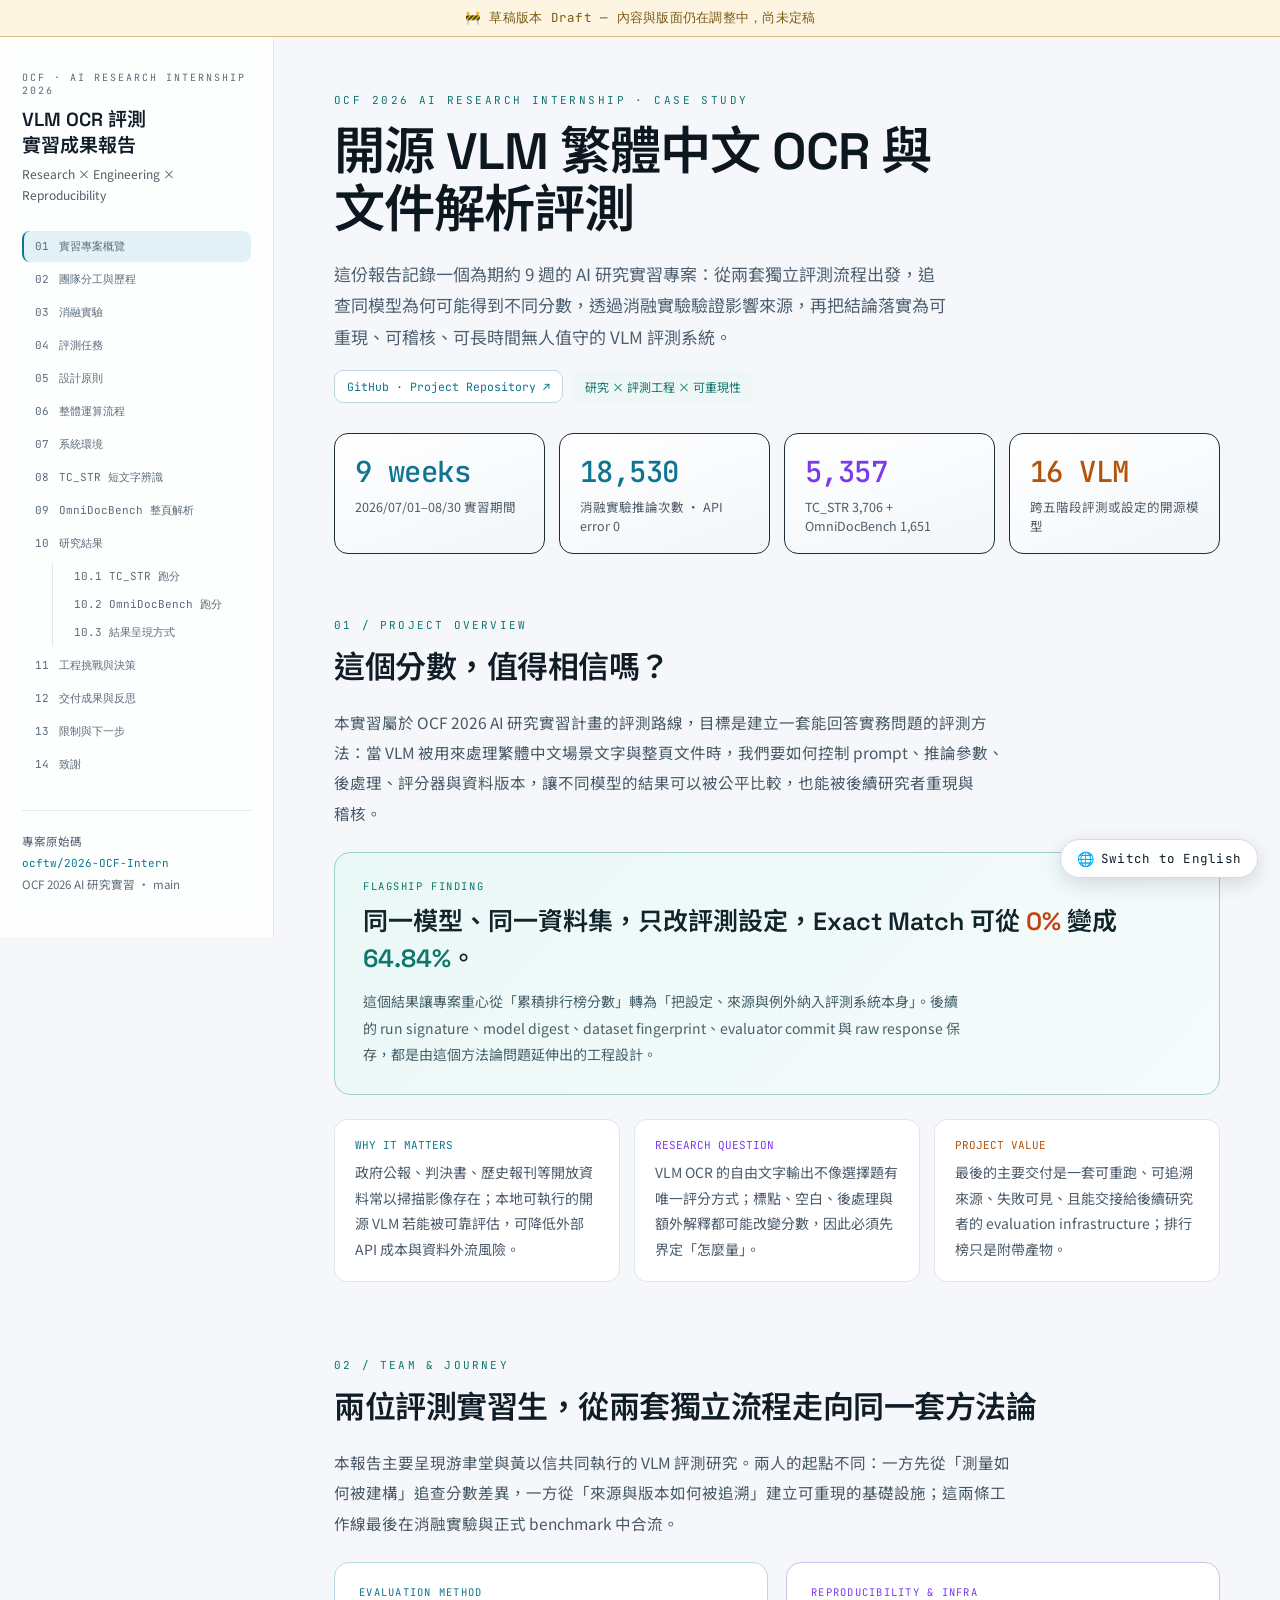
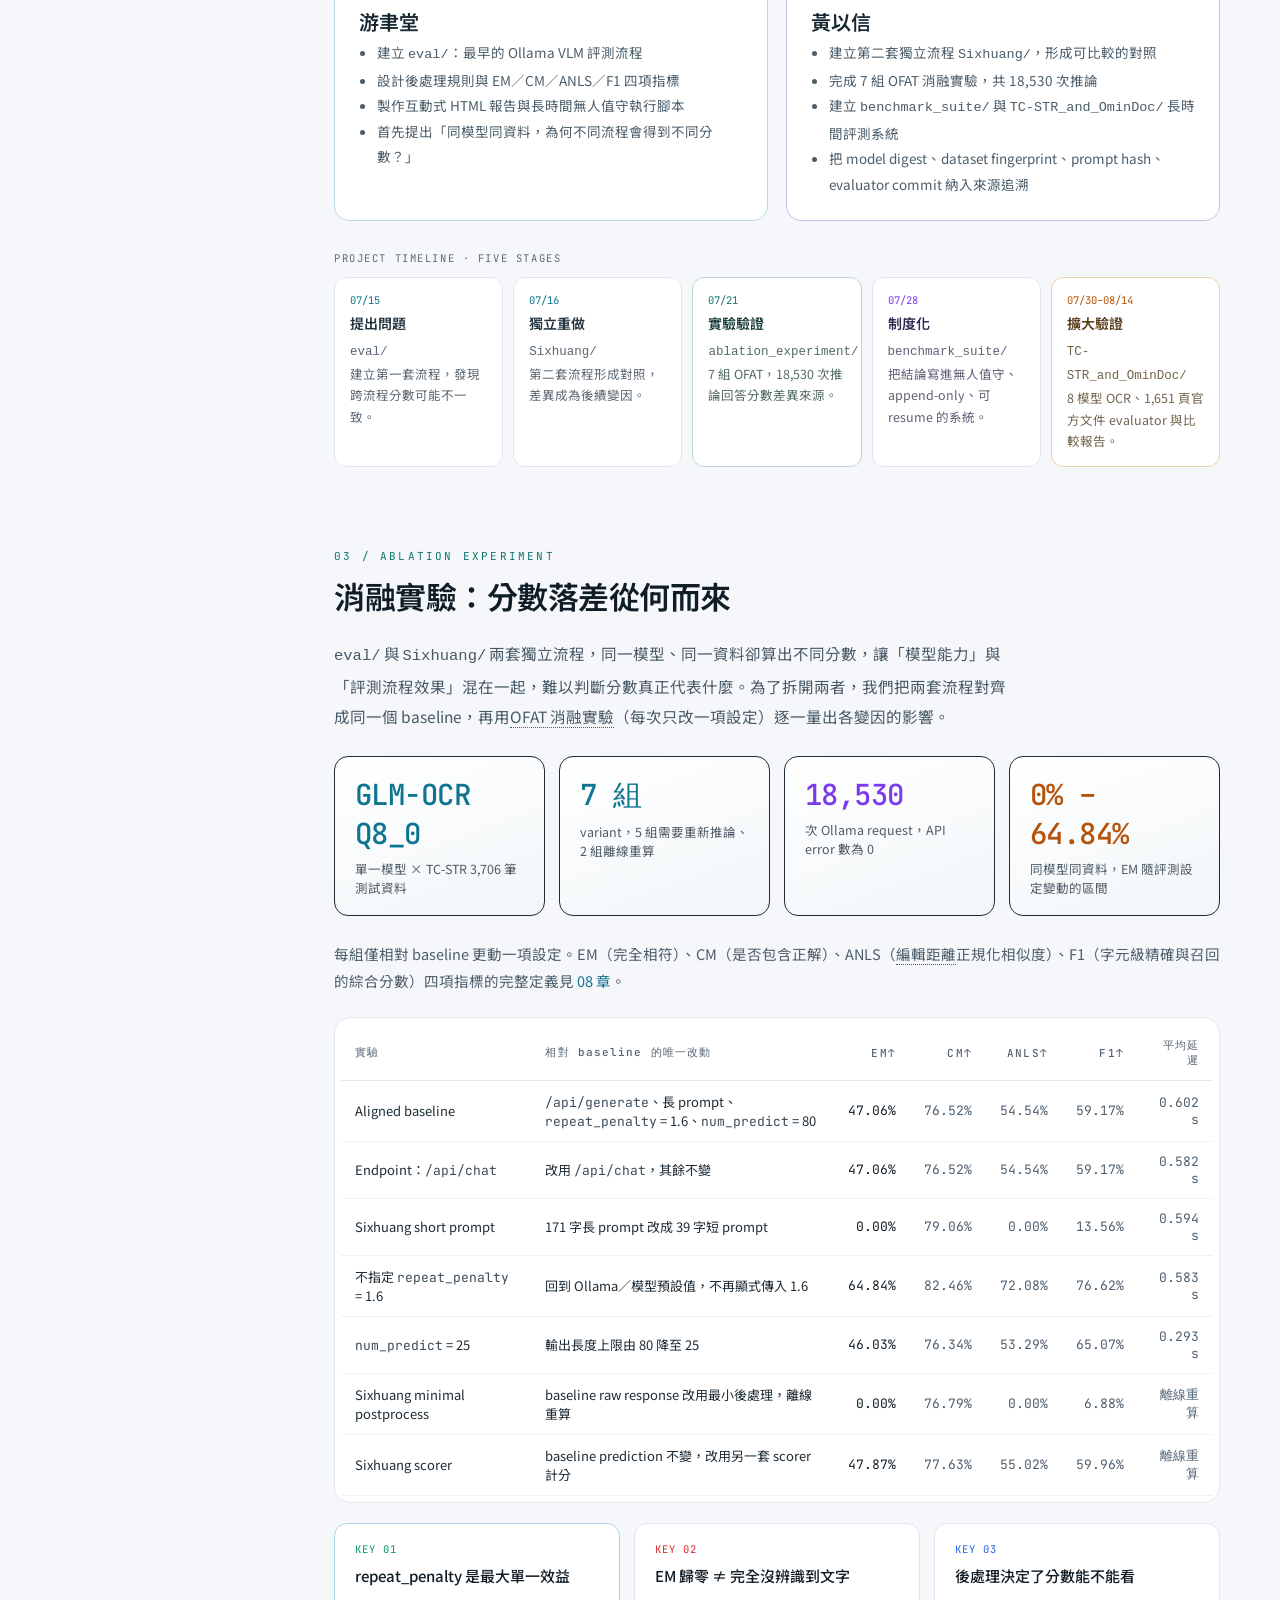
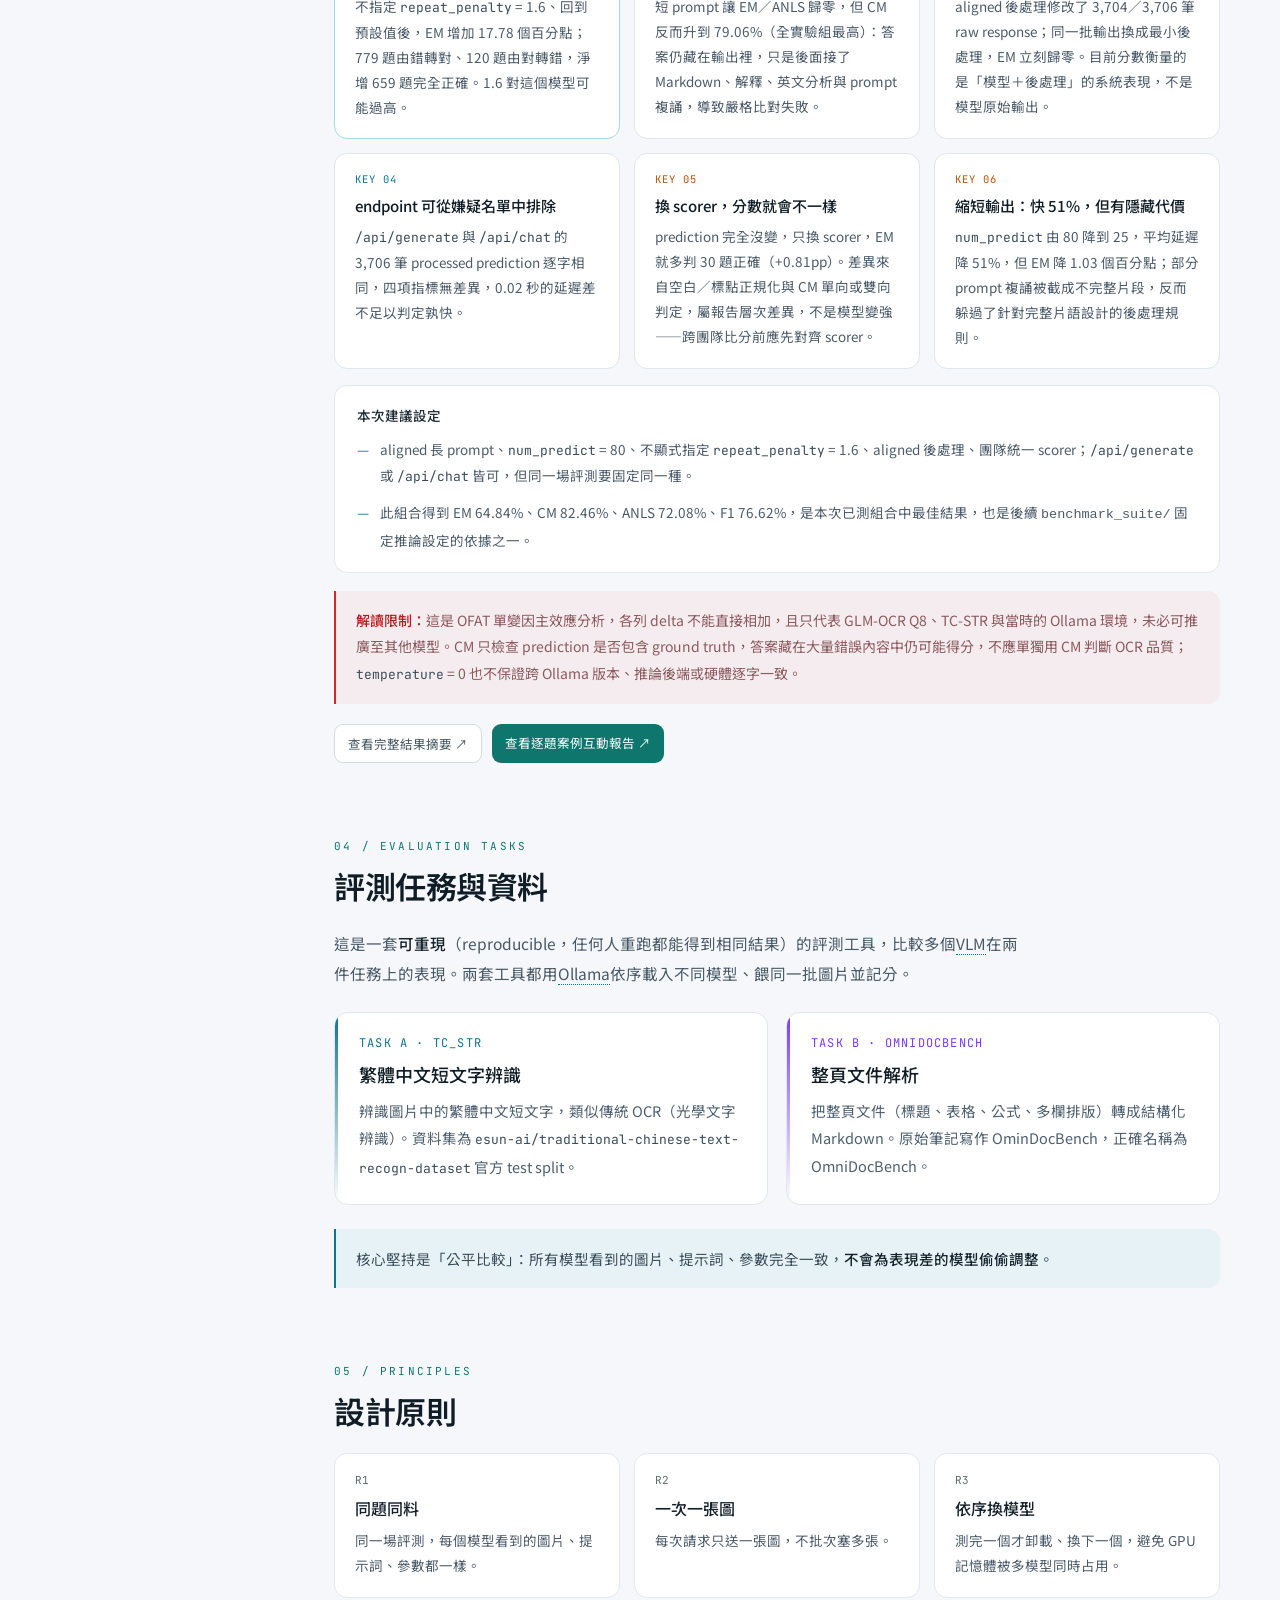
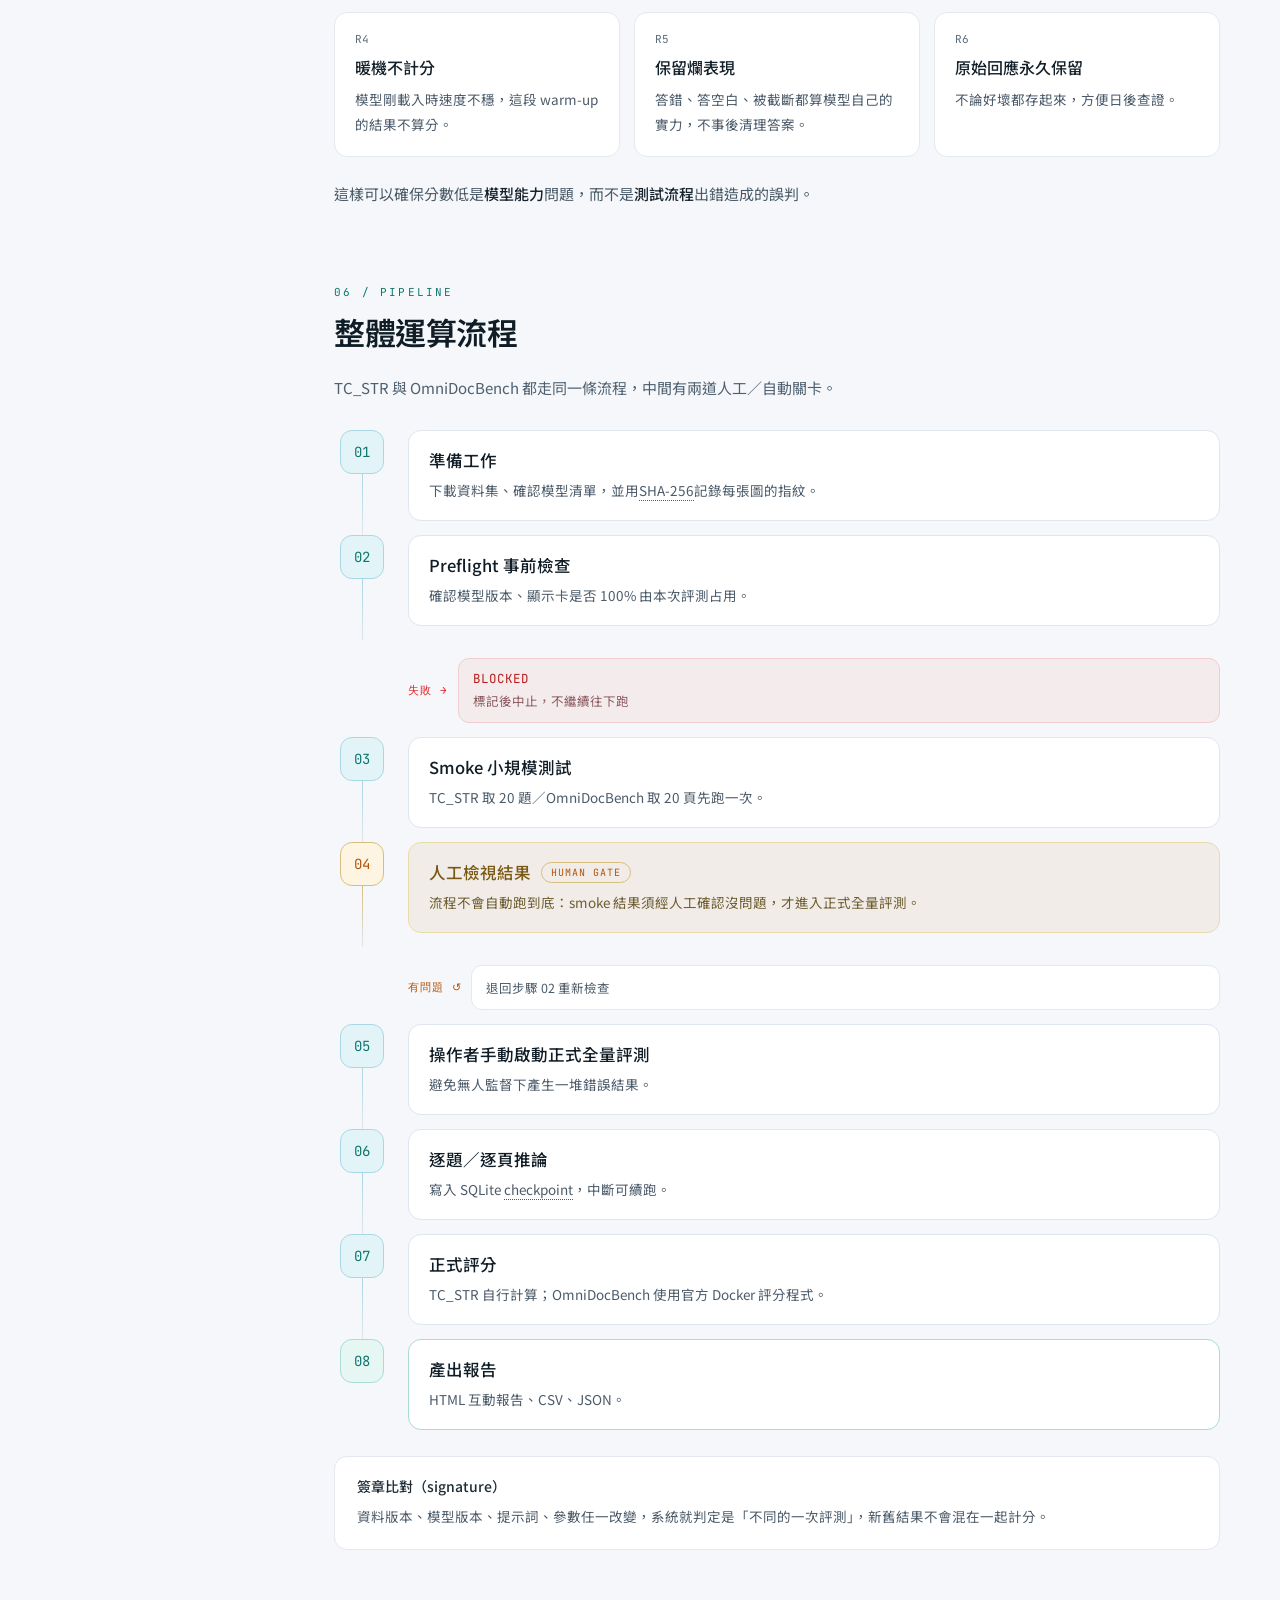
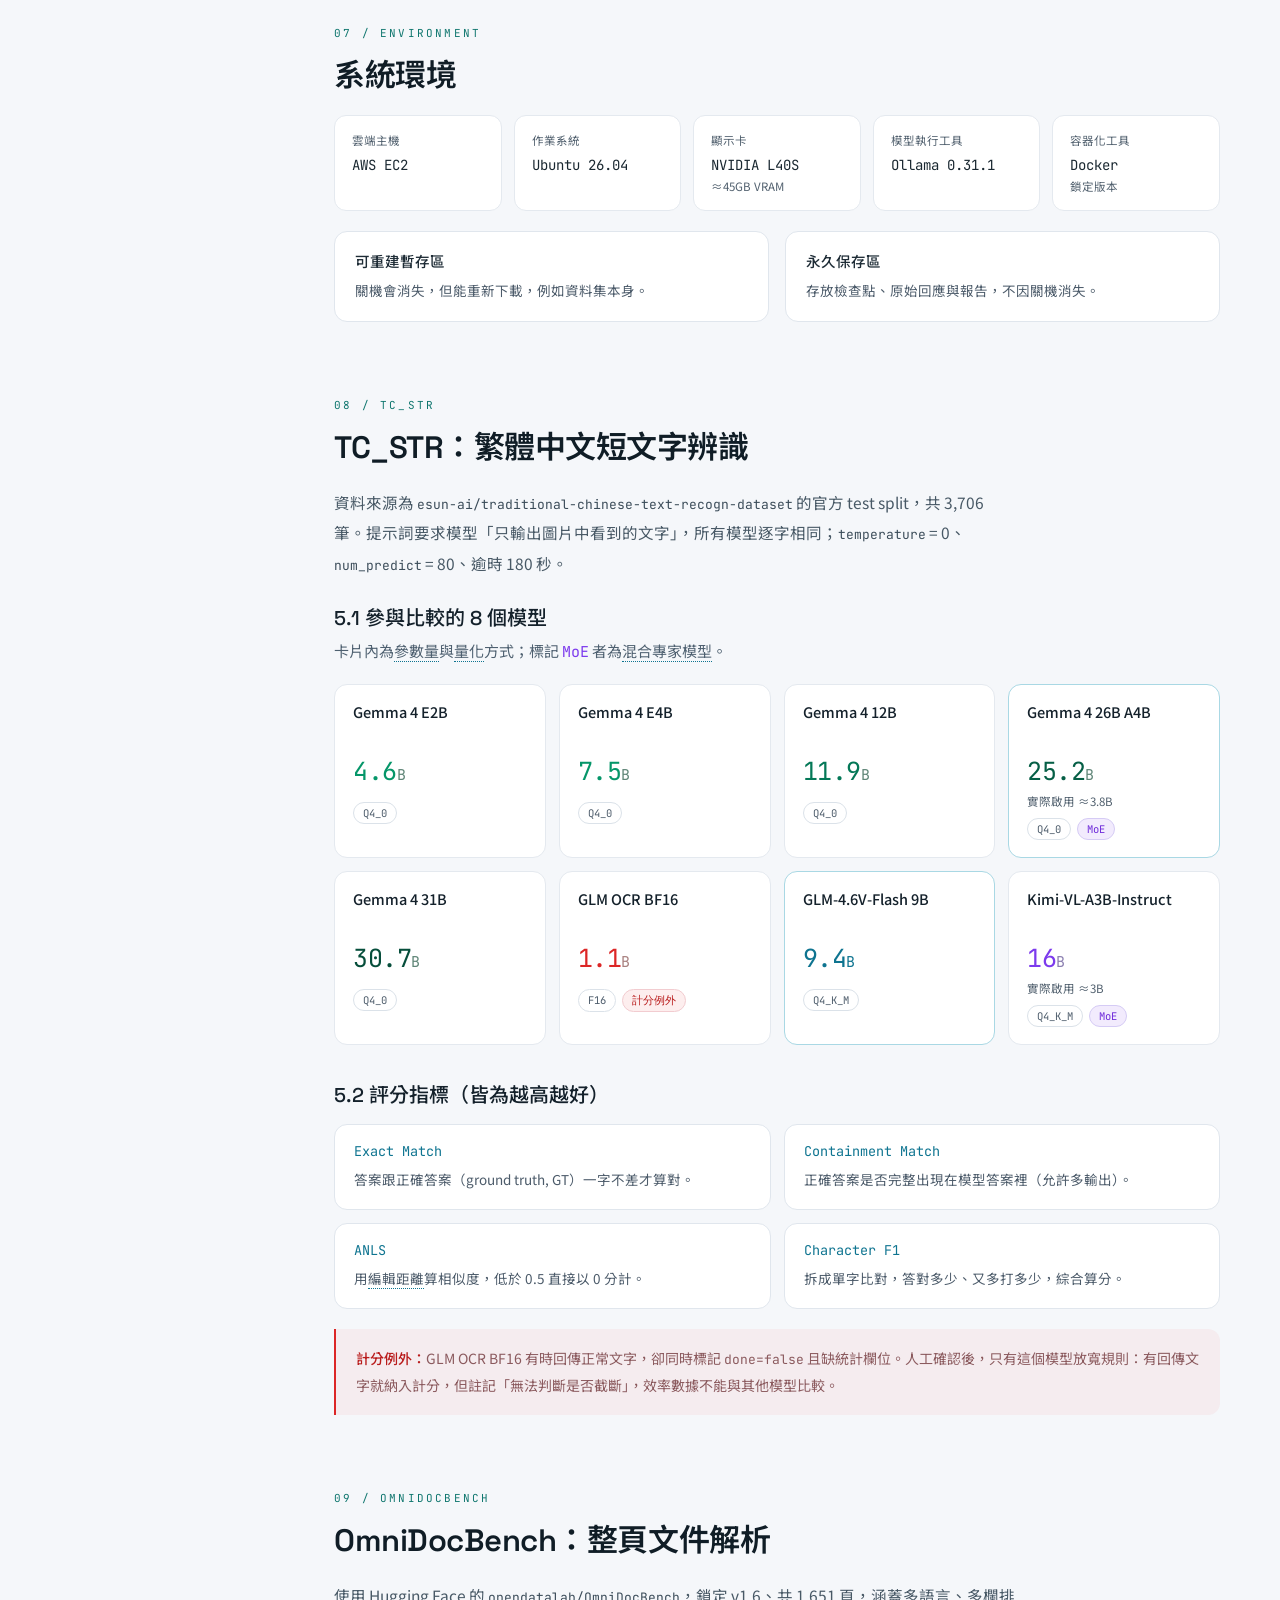
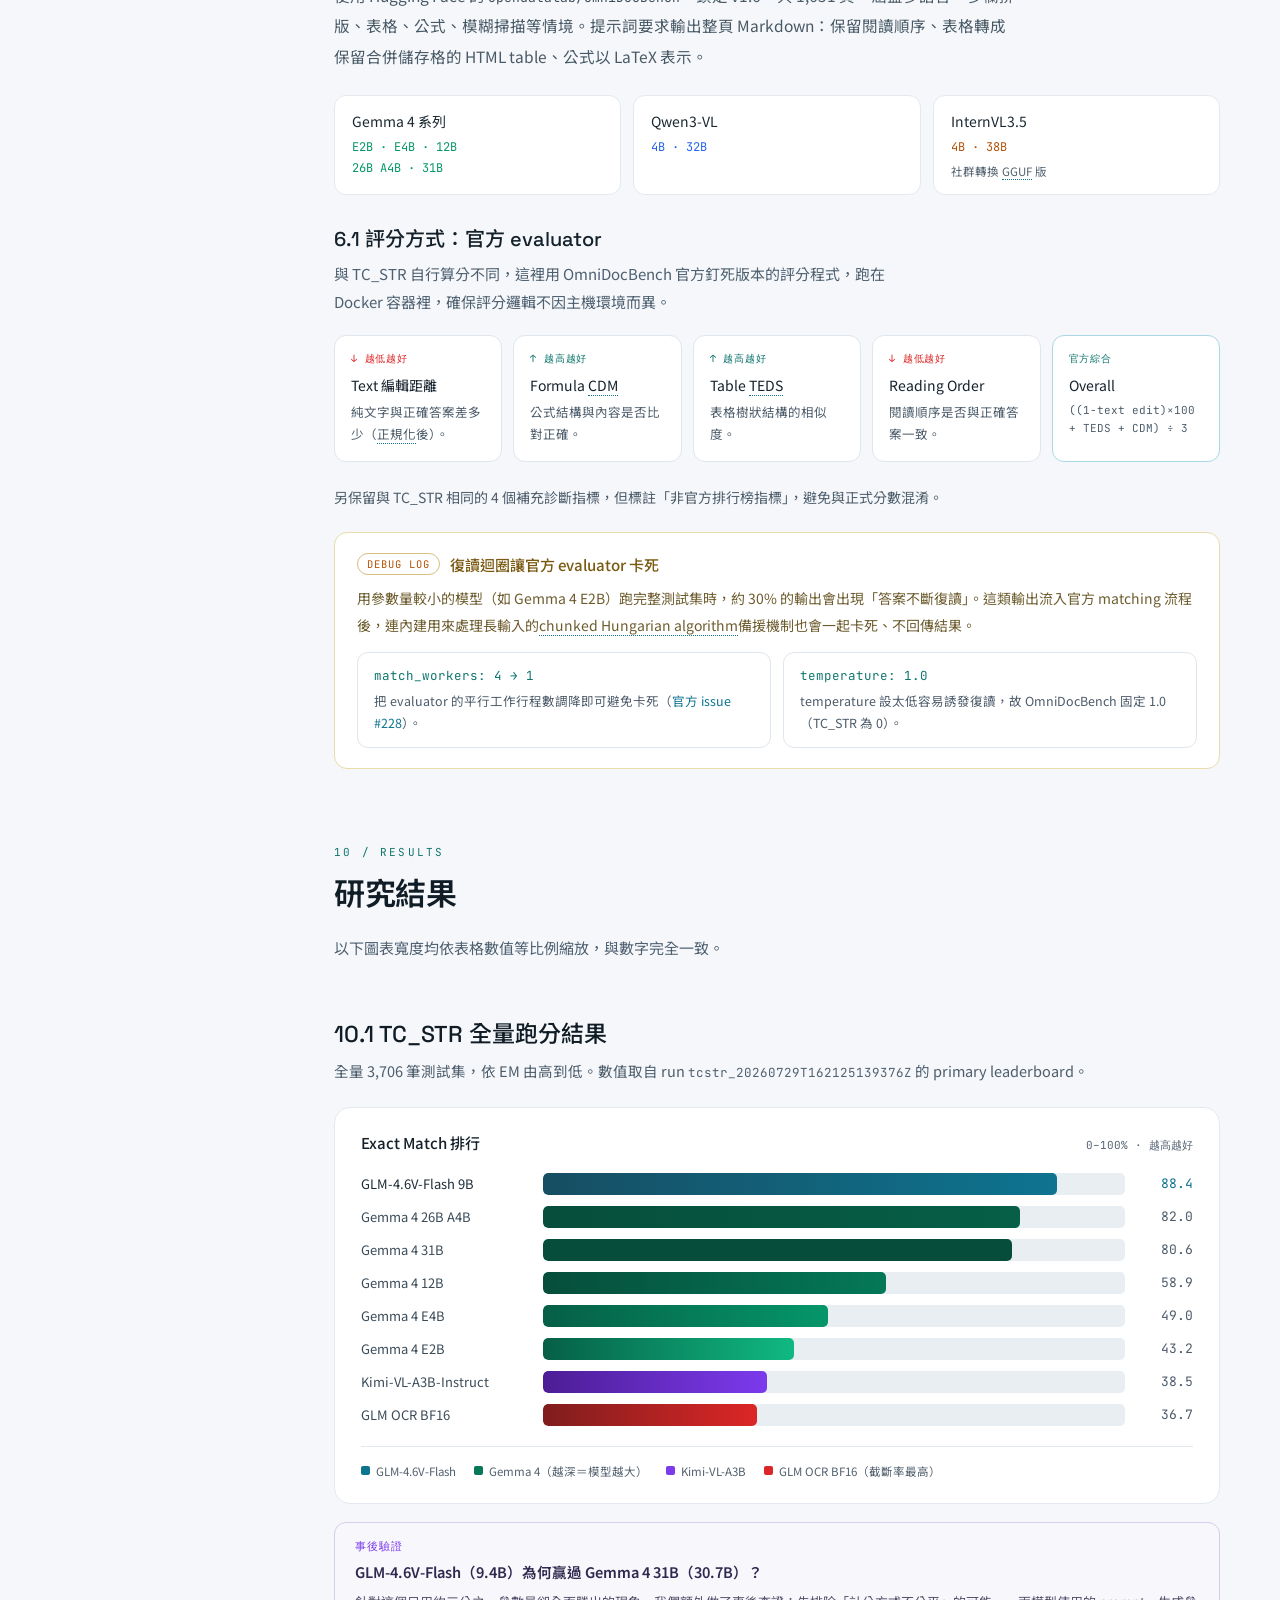
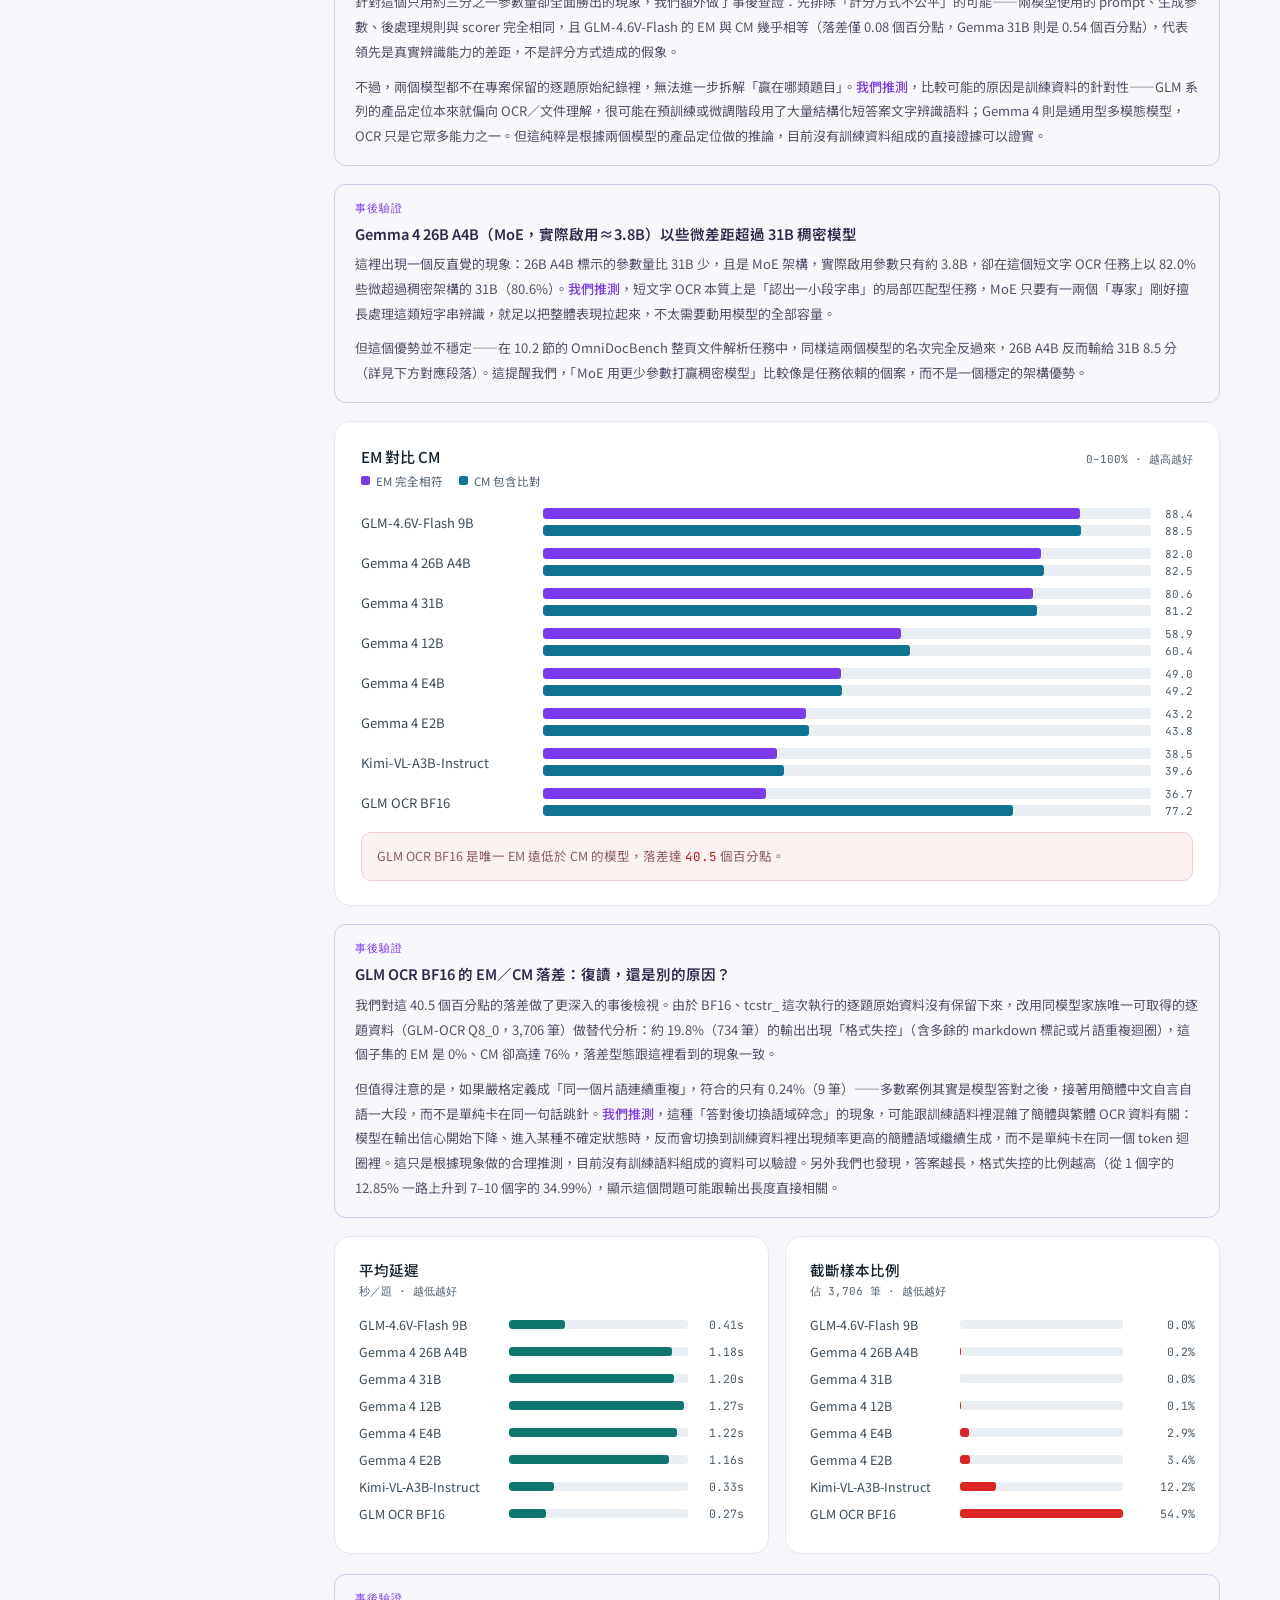
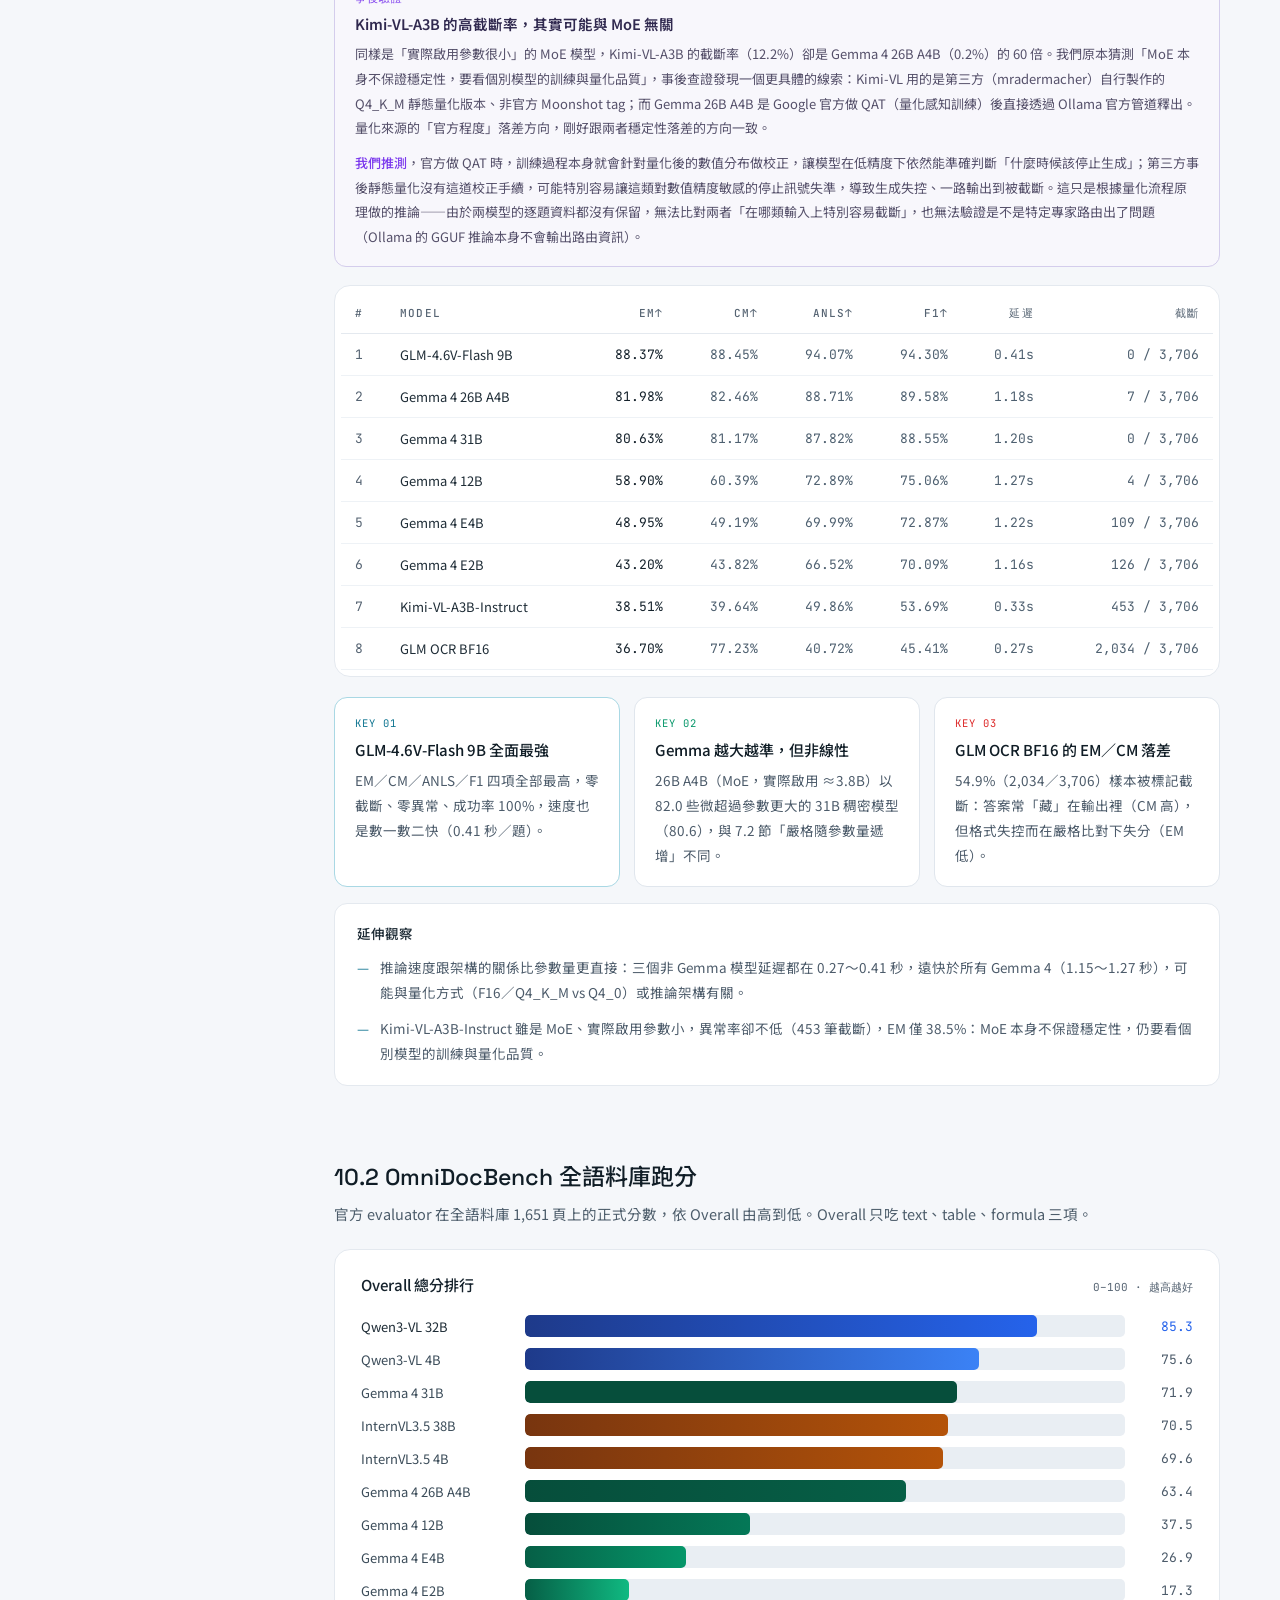
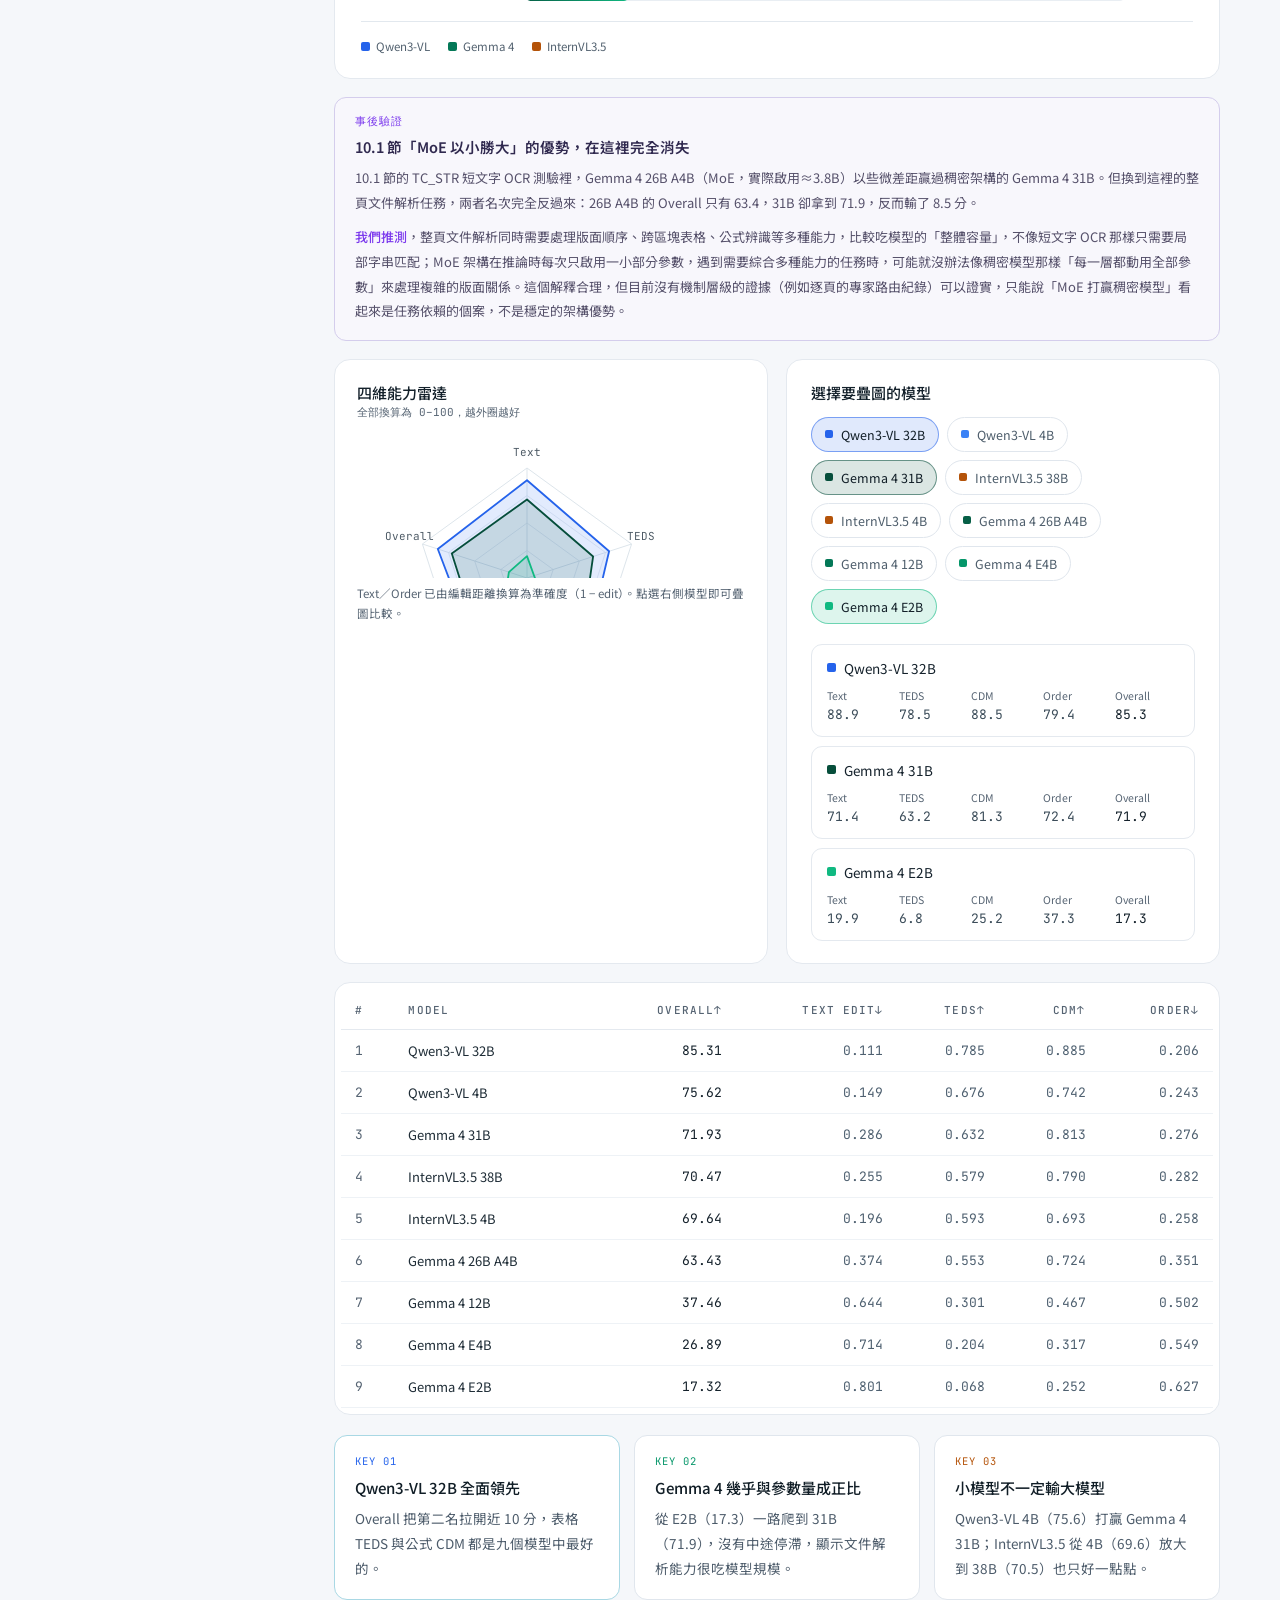
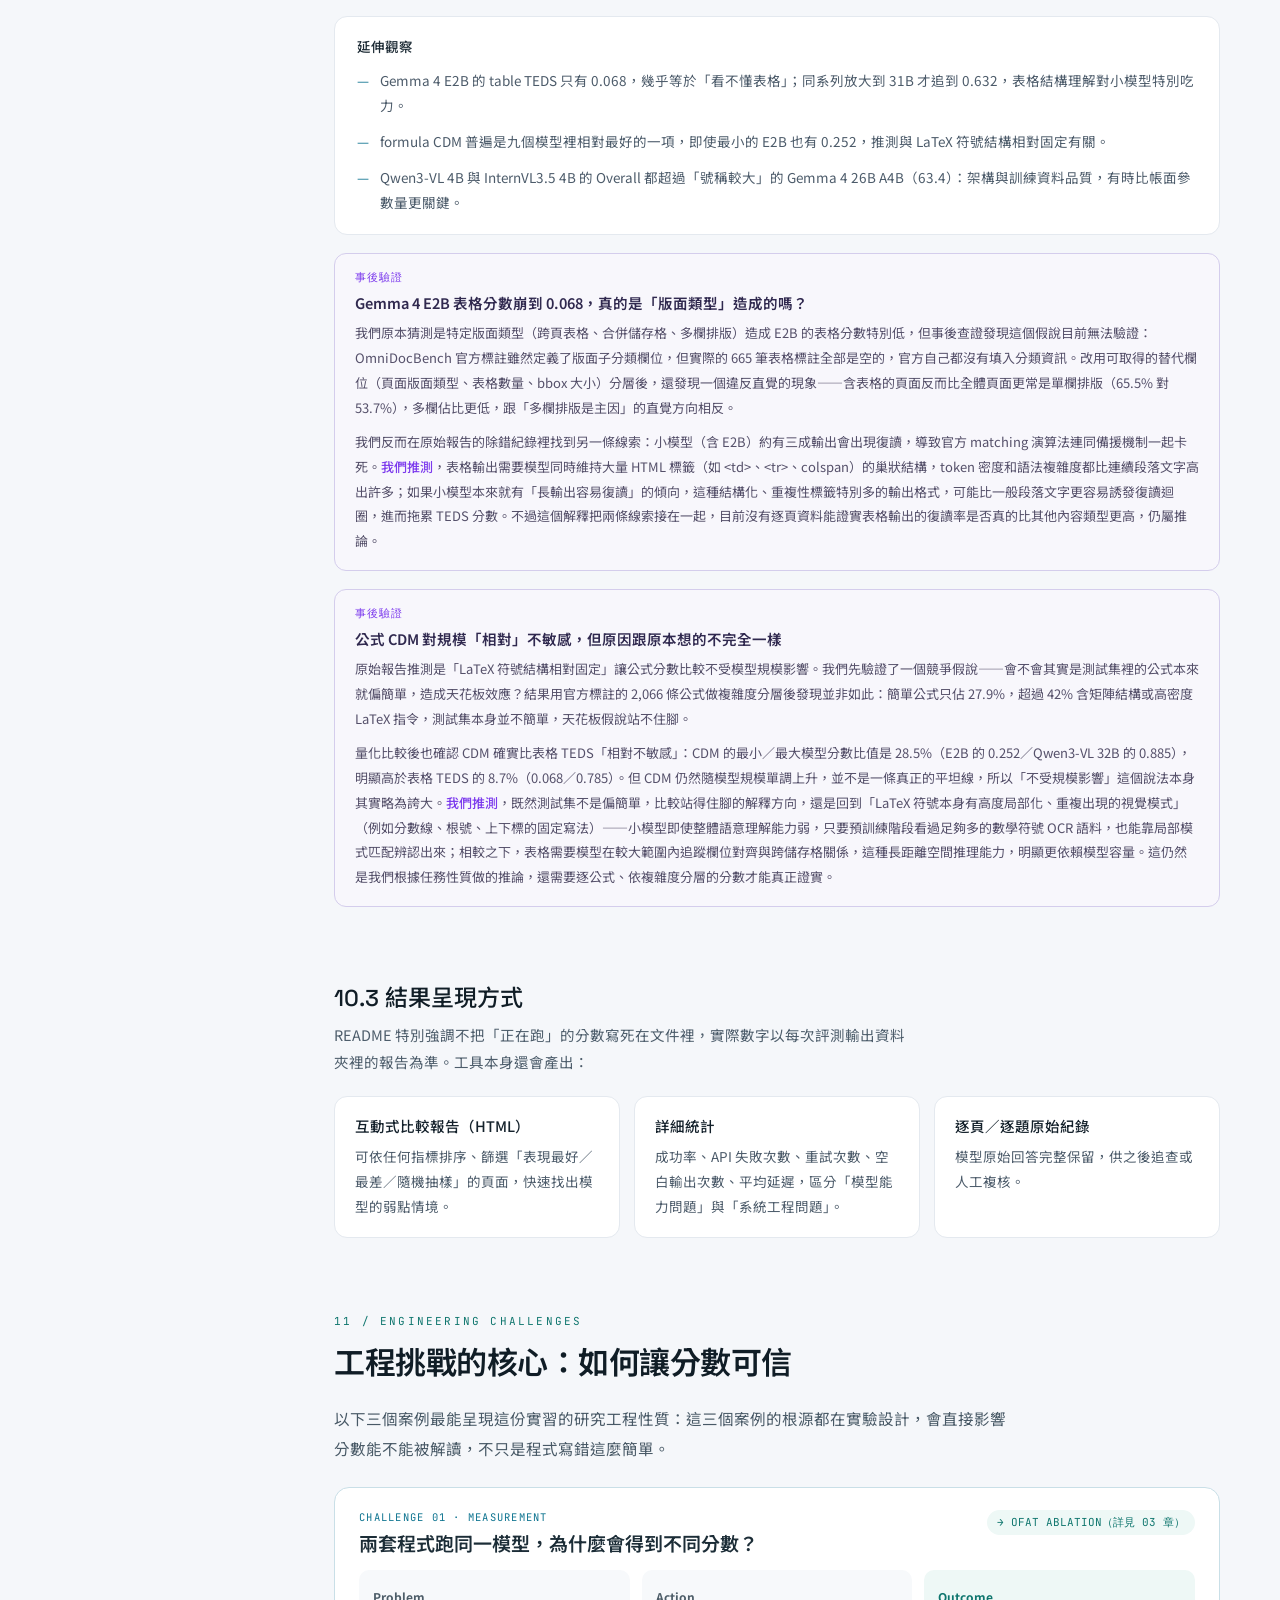
==== index.html @ 36a45a67 "[Draft] Add bilingual (zh-Hant / en) support to the intern report webpage Every body-text node now c" ====
<!DOCTYPE html>
<html lang="zh-Hant" data-lang="zh">
<head>
  <meta charset="utf-8">
  <meta name="viewport" content="width=device-width, initial-scale=1">
  <meta name="description" content="OCF 2026 AI 研究實習：開源 VLM 繁體中文 OCR 與文件解析評測成果報告">
  <title>[草稿] VLM OCR 評測實習成果報告 | OCF 2026</title>

  <!-- 字型：無法連線時會自動使用系統字型。 -->
  <link rel="preconnect" href="https://fonts.googleapis.com">
  <link rel="preconnect" href="https://fonts.gstatic.com" crossorigin>
  <link href="https://fonts.googleapis.com/css2?family=JetBrains+Mono:wght@400;500;700&family=Noto+Sans+TC:wght@300;400;500;600;700&family=Space+Grotesk:wght@400;500;600&display=swap" rel="stylesheet">
  <link rel="stylesheet" href="styles.css">

  <!-- 語言：在畫面繪製前先套用上次選擇，避免中英文同時閃現。 -->
  <script>
    (() => {
      try {
        const saved = localStorage.getItem('ocf-report-lang');
        if (saved === 'en' || saved === 'zh') {
          document.documentElement.dataset.lang = saved;
          document.documentElement.lang = saved === 'en' ? 'en' : 'zh-Hant';
        }
      } catch (e) { /* 隱私模式下 localStorage 可能不可用，維持預設中文。 */ }
    })();
  </script>
</head>
<body>

<div class="draft-banner">
  <span data-lang="zh">🚧 草稿版本 Draft — 內容與版面仍在調整中，尚未定稿</span>
  <span data-lang="en">🚧 Draft — content and layout are still being revised; not yet final</span>
</div>

<div class="translation-banner" data-lang="en">🌐 English edition translated by <strong>Claude Opus 5 (High reasoning effort)</strong>. The Traditional Chinese text is authoritative; where the two differ, the Chinese version governs.</div>

<button class="lang-toggle" type="button" id="lang-toggle" aria-label="切換語言 / Switch language">
  <span class="lang-toggle__icon">🌐</span>
  <span class="lang-toggle__label" data-lang="zh">Switch to English</span>
  <span class="lang-toggle__label" data-lang="en">切換為中文</span>
</button>

<div class="page-layout">
  <aside class="sidebar" aria-label="章節導覽">
    <div class="sidebar__eyebrow">OCF · AI RESEARCH INTERNSHIP 2026</div>
    <div class="sidebar__title" data-lang="zh">VLM OCR 評測<br>實習成果報告</div>
    <div class="sidebar__title" data-lang="en">VLM OCR Benchmark<br>Internship Report</div>
    <div class="sidebar__subtitle">Research × Engineering × Reproducibility</div>
    <nav class="sidebar__nav" aria-label="報告目錄">
      <a class="toc-link" data-toc="project" href="#project"><span>01</span><span data-lang="zh">實習專案概覽</span><span data-lang="en">Project Overview</span></a>
      <a class="toc-link" data-toc="journey" href="#journey"><span>02</span><span data-lang="zh">團隊分工與歷程</span><span data-lang="en">Team &amp; Journey</span></a>
      <a class="toc-link" data-toc="ablation" href="#ablation"><span>03</span><span data-lang="zh">消融實驗</span><span data-lang="en">Ablation Experiment</span></a>
      <a class="toc-link" data-toc="intro" href="#intro"><span>04</span><span data-lang="zh">評測任務</span><span data-lang="en">Evaluation Tasks</span></a>
      <a class="toc-link" data-toc="principles" href="#principles"><span>05</span><span data-lang="zh">設計原則</span><span data-lang="en">Design Principles</span></a>
      <a class="toc-link" data-toc="pipeline" href="#pipeline"><span>06</span><span data-lang="zh">整體運算流程</span><span data-lang="en">End-to-End Pipeline</span></a>
      <a class="toc-link" data-toc="env" href="#env"><span>07</span><span data-lang="zh">系統環境</span><span data-lang="en">System Environment</span></a>
      <a class="toc-link" data-toc="tcstr" href="#tcstr"><span>08</span><span data-lang="zh">TC_STR 短文字辨識</span><span data-lang="en">TC_STR Short-Text OCR</span></a>
      <a class="toc-link" data-toc="omni" href="#omni"><span>09</span><span data-lang="zh">OmniDocBench 整頁解析</span><span data-lang="en">OmniDocBench Page Parsing</span></a>
      <a class="toc-link" data-toc="results" href="#results"><span>10</span><span data-lang="zh">研究結果</span><span data-lang="en">Results</span></a>
      <div class="toc-subnav">
        <a class="toc-link toc-link--sub" data-toc="results-tcstr" href="#results-tcstr"><span data-lang="zh">10.1 TC_STR 跑分</span><span data-lang="en">10.1 TC_STR scores</span></a>
        <a class="toc-link toc-link--sub" data-toc="results-omni" href="#results-omni"><span data-lang="zh">10.2 OmniDocBench 跑分</span><span data-lang="en">10.2 OmniDocBench scores</span></a>
        <a class="toc-link toc-link--sub" data-toc="results-present" href="#results-present"><span data-lang="zh">10.3 結果呈現方式</span><span data-lang="en">10.3 How results are presented</span></a>
      </div>
      <a class="toc-link" data-toc="challenges" href="#challenges"><span>11</span><span data-lang="zh">工程挑戰與決策</span><span data-lang="en">Engineering Challenges</span></a>
      <a class="toc-link" data-toc="deliverables" href="#deliverables"><span>12</span><span data-lang="zh">交付成果與反思</span><span data-lang="en">Deliverables &amp; Reflection</span></a>
      <a class="toc-link" data-toc="summary" href="#summary"><span>13</span><span data-lang="zh">限制與下一步</span><span data-lang="en">Limitations &amp; Next Steps</span></a>
      <a class="toc-link" data-toc="acknowledgements" href="#acknowledgements"><span>14</span><span data-lang="zh">致謝</span><span data-lang="en">Acknowledgements</span></a>
    </nav>
    <div class="sidebar__footer">
      <span class="sidebar__footer-label" data-lang="zh">專案原始碼</span><span class="sidebar__footer-label" data-lang="en">Source repository</span><br><a href="https://github.com/ocftw/2026-OCF-Intern">ocftw/2026-OCF-Intern</a><br><span data-lang="zh">OCF 2026 AI 研究實習 · main</span><span data-lang="en">OCF 2026 AI Research Internship · main</span>
    </div>
  </aside>
  <main class="main-content">
    <div class="report-content">
      <header class="report-hero">
        <div class="report-hero__eyebrow">OCF 2026 AI RESEARCH INTERNSHIP · CASE STUDY</div>
        <h1 data-lang="zh">開源 VLM 繁體中文 OCR 與文件解析評測</h1>
        <h1 data-lang="en">Benchmarking Open-Source VLMs on Traditional Chinese OCR and Document Parsing</h1>
        <p class="report-hero__summary" data-lang="zh">這份報告記錄一個為期約 9 週的 AI 研究實習專案：從兩套獨立評測流程出發，追查同模型為何可能得到不同分數，透過消融實驗驗證影響來源，再把結論落實為可重現、可稽核、可長時間無人值守的 VLM 評測系統。</p>
        <p class="report-hero__summary" data-lang="en">This report documents a roughly nine-week AI research internship project. Starting from two independently built evaluation pipelines, we investigated why one and the same model could end up with different scores, used an ablation study to verify where those differences came from, and then turned the conclusions into a VLM evaluation system that is reproducible, auditable, and able to run unattended for long stretches.</p>
        <div class="report-hero__actions">
          <a class="button button--outline" href="https://github.com/ocftw/2026-OCF-Intern">GitHub · Project Repository ↗</a>
          <span class="tag" data-lang="zh">研究 × 評測工程 × 可重現性</span>
          <span class="tag" data-lang="en">Research × Evaluation Engineering × Reproducibility</span>
        </div>
        <div class="stats-grid">
          <div class="stat-card"><div class="stat-card__value">9 weeks</div><div class="stat-card__label" data-lang="zh">2026/07/01–08/30 實習期間</div><div class="stat-card__label" data-lang="en">Internship period, 2026/07/01–08/30</div></div>
          <div class="stat-card"><div class="stat-card__value">18,530</div><div class="stat-card__label" data-lang="zh">消融實驗推論次數 · API error 0</div><div class="stat-card__label" data-lang="en">Ablation inference calls · 0 API errors</div></div>
          <div class="stat-card stat-card--violet"><div class="stat-card__value">5,357</div><div class="stat-card__label" data-lang="zh">TC_STR 3,706 + OmniDocBench 1,651</div><div class="stat-card__label" data-lang="en">TC_STR 3,706 + OmniDocBench 1,651</div></div>
          <div class="stat-card stat-card--amber"><div class="stat-card__value">16 VLM</div><div class="stat-card__label" data-lang="zh">跨五階段評測或設定的開源模型</div><div class="stat-card__label" data-lang="en">Open-source models evaluated or configured across five stages</div></div>
        </div>
      </header>
<section id="project" class="report-section">
<div class="section-eyebrow">01 / PROJECT OVERVIEW</div>
<h2 class="section-title" data-lang="zh">這個分數，值得相信嗎？</h2>
<h2 class="section-title" data-lang="en">Is this score worth believing?</h2>
<p class="section-lede" data-lang="zh">本實習屬於 OCF 2026 AI 研究實習計畫的評測路線，目標是建立一套能回答實務問題的評測方法：當 VLM 被用來處理繁體中文場景文字與整頁文件時，我們要如何控制 prompt、推論參數、後處理、評分器與資料版本，讓不同模型的結果可以被公平比較，也能被後續研究者重現與稽核。</p>
<p class="section-lede" data-lang="en">This internship sits on the evaluation track of the OCF 2026 AI Research Internship programme. The goal was to build an evaluation methodology that answers a practical question: when VLMs are used on Traditional Chinese scene text and full-page documents, how should we control the prompt, the generation parameters, the post-processing, the scorer and the dataset version so that results from different models can be compared fairly — and later reproduced and audited by other researchers?</p>
<div class="callout--teal">
<div class="callout__eyebrow">FLAGSHIP FINDING</div>
<div class="callout__headline" data-lang="zh">同一模型、同一資料集，只改評測設定，Exact Match 可從 <span class="callout__stat--before">0%</span> 變成 <span class="callout__stat--after">64.84%</span>。</div>
<div class="callout__headline" data-lang="en">Same model, same dataset — change only the evaluation settings and Exact Match moves from <span class="callout__stat--before">0%</span> to <span class="callout__stat--after">64.84%</span>.</div>
<p class="callout__note" data-lang="zh">這個結果讓專案重心從「累積排行榜分數」轉為「把設定、來源與例外納入評測系統本身」。後續的 run signature、model digest、dataset fingerprint、evaluator commit 與 raw response 保存，都是由這個方法論問題延伸出的工程設計。</p>
<p class="callout__note" data-lang="en">This result shifted the project's centre of gravity from "accumulating leaderboard numbers" to "making configuration, provenance and exceptions part of the evaluation system itself." Everything that followed — run signatures, model digests, dataset fingerprints, evaluator commits and retained raw responses — is engineering that grew out of this one methodological problem.</p>
</div>
<div class="context-grid">
<div class="context-card"><div class="eyebrow-label--cyan">WHY IT MATTERS</div><div class="context-card__body" data-lang="zh">政府公報、判決書、歷史報刊等開放資料常以掃描影像存在；本地可執行的開源 VLM 若能被可靠評估，可降低外部 API 成本與資料外流風險。</div><div class="context-card__body" data-lang="en">Open data such as government gazettes, court judgments and historical newspapers often exists only as scanned images. If locally runnable open-source VLMs can be evaluated reliably, they cut both external API costs and the risk of data leaving the organisation.</div></div>
<div class="context-card"><div class="eyebrow-label--violet">RESEARCH QUESTION</div><div class="context-card__body" data-lang="zh">VLM OCR 的自由文字輸出不像選擇題有唯一評分方式；標點、空白、後處理與額外解釋都可能改變分數，因此必須先界定「怎麼量」。</div><div class="context-card__body" data-lang="en">Free-form text output from VLM OCR has no single obvious way to score it, unlike multiple choice. Punctuation, whitespace, post-processing and unsolicited explanations can all move the number, so "how we measure" has to be defined first.</div></div>
<div class="context-card"><div class="eyebrow-label--amber">PROJECT VALUE</div><div class="context-card__body" data-lang="zh">最後的主要交付是一套可重跑、可追溯來源、失敗可見、且能交接給後續研究者的 evaluation infrastructure；排行榜只是附帶產物。</div><div class="context-card__body" data-lang="en">The main deliverable is evaluation infrastructure that can be re-run, traced back to its sources, keeps failures visible, and can be handed over to the next researcher. The leaderboard is a by-product.</div></div>
</div>
</section>
<section id="journey" class="report-section">
<div class="section-eyebrow">02 / TEAM &amp; JOURNEY</div>
<h2 class="section-title" data-lang="zh">兩位評測實習生，從兩套獨立流程走向同一套方法論</h2>
<h2 class="section-title" data-lang="en">Two evaluation interns, two independent pipelines, one shared methodology</h2>
<p class="section-lede" data-lang="zh">本報告主要呈現游聿堂與黃以信共同執行的 VLM 評測研究。兩人的起點不同：一方先從「測量如何被建構」追查分數差異，一方從「來源與版本如何被追溯」建立可重現的基礎設施；這兩條工作線最後在消融實驗與正式 benchmark 中合流。</p>
<p class="section-lede" data-lang="en">This report mainly presents the VLM evaluation research carried out jointly by Yu Yu-Tang and Huang Yi-Hsin. The two started from different angles: one traced the score gap by asking how the measurement itself was constructed, the other built reproducible infrastructure by asking how provenance and versions can be traced. The two lines of work finally converged in the ablation study and the formal benchmark runs.</p>
<div class="people-grid">
<div class="person-card--method">
<div class="person-card__label--method">EVALUATION METHOD</div>
<div class="person-card__name">游聿堂</div>
<ul class="person-card__list" data-lang="zh">
<li>建立 <code>eval/</code>：最早的 Ollama VLM 評測流程</li>
<li>設計後處理規則與 EM／CM／ANLS／F1 四項指標</li>
<li>製作互動式 HTML 報告與長時間無人值守執行腳本</li>
<li>首先提出「同模型同資料，為何不同流程會得到不同分數？」</li>
</ul>
<ul class="person-card__list" data-lang="en">
<li>Built <code>eval/</code>, the earliest Ollama VLM evaluation pipeline</li>
<li>Designed the post-processing rules and the four metrics: EM / CM / ANLS / F1</li>
<li>Produced the interactive HTML report and the long-running unattended execution scripts</li>
<li>First raised the question: same model, same data — why do different pipelines produce different scores?</li>
</ul>
</div>
<div class="person-card--infra">
<div class="person-card__label--infra">REPRODUCIBILITY &amp; INFRA</div>
<div class="person-card__name">黃以信</div>
<ul class="person-card__list" data-lang="zh">
<li>建立第二套獨立流程 <code>Sixhuang/</code>，形成可比較的對照</li>
<li>完成 7 組 OFAT 消融實驗，共 18,530 次推論</li>
<li>建立 <code>benchmark_suite/</code> 與 <code>TC-STR_and_OminDoc/</code> 長時間評測系統</li>
<li>把 model digest、dataset fingerprint、prompt hash、evaluator commit 納入來源追溯</li>
</ul>
<ul class="person-card__list" data-lang="en">
<li>Built a second, independent pipeline <code>Sixhuang/</code> as a comparable control</li>
<li>Completed 7 OFAT ablation variants totalling 18,530 inference calls</li>
<li>Built the long-running evaluation systems <code>benchmark_suite/</code> and <code>TC-STR_and_OminDoc/</code></li>
<li>Brought model digest, dataset fingerprint, prompt hash and evaluator commit into provenance tracking</li>
</ul>
</div>
</div>
<div class="timeline__eyebrow">PROJECT TIMELINE · FIVE STAGES</div>
<div class="timeline">
<div class="timeline-stage"><div class="timeline-stage__date">07/15</div><div class="timeline-stage__title" data-lang="zh">提出問題</div><div class="timeline-stage__title" data-lang="en">Raise the question</div><div class="timeline-stage__desc" data-lang="zh"><code>eval/</code><br/>建立第一套流程，發現跨流程分數可能不一致。</div><div class="timeline-stage__desc" data-lang="en"><code>eval/</code><br/>First pipeline built; cross-pipeline scores turn out to disagree.</div></div>
<div class="timeline-stage"><div class="timeline-stage__date">07/16</div><div class="timeline-stage__title" data-lang="zh">獨立重做</div><div class="timeline-stage__title" data-lang="en">Rebuild independently</div><div class="timeline-stage__desc" data-lang="zh"><code>Sixhuang/</code><br/>第二套流程形成對照，差異成為後續變因。</div><div class="timeline-stage__desc" data-lang="en"><code>Sixhuang/</code><br/>A second pipeline becomes the control; its differences become the variables to test.</div></div>
<div class="timeline-stage--teal"><div class="timeline-stage__date--teal">07/21</div><div class="timeline-stage__title--teal" data-lang="zh">實驗驗證</div><div class="timeline-stage__title--teal" data-lang="en">Verify by experiment</div><div class="timeline-stage__desc--teal" data-lang="zh"><code>ablation_experiment/</code><br/>7 組 OFAT，18,530 次推論回答分數差異來源。</div><div class="timeline-stage__desc--teal" data-lang="en"><code>ablation_experiment/</code><br/>7 OFAT variants, 18,530 inference calls, answering where the score gap comes from.</div></div>
<div class="timeline-stage"><div class="timeline-stage__date--violet">07/28</div><div class="timeline-stage__title--violet" data-lang="zh">制度化</div><div class="timeline-stage__title--violet" data-lang="en">Institutionalise</div><div class="timeline-stage__desc--violet" data-lang="zh"><code>benchmark_suite/</code><br/>把結論寫進無人值守、append-only、可 resume 的系統。</div><div class="timeline-stage__desc--violet" data-lang="en"><code>benchmark_suite/</code><br/>The conclusions are written into an unattended, append-only, resumable system.</div></div>
<div class="timeline-stage--amber"><div class="timeline-stage__date--amber">07/30–08/14</div><div class="timeline-stage__title--amber" data-lang="zh">擴大驗證</div><div class="timeline-stage__title--amber" data-lang="en">Scale up validation</div><div class="timeline-stage__desc--amber" data-lang="zh"><code>TC-STR_and_OminDoc/</code><br/>8 模型 OCR、1,651 頁官方文件 evaluator 與比較報告。</div><div class="timeline-stage__desc--amber" data-lang="en"><code>TC-STR_and_OminDoc/</code><br/>OCR across 8 models, the official evaluator over 1,651 document pages, plus comparison reports.</div></div>
</div>
</section>
<section id="ablation" class="report-section">
<div class="section-eyebrow">03 / ABLATION EXPERIMENT</div>
<h2 class="section-title" data-lang="zh">消融實驗：分數落差從何而來</h2>
<h2 class="section-title" data-lang="en">Ablation study: where does the score gap come from?</h2>
<p class="section-lede" data-lang="zh"><code>eval/</code> 與 <code>Sixhuang/</code> 兩套獨立流程，同一模型、同一資料卻算出不同分數，讓「模型能力」與「評測流程效果」混在一起，難以判斷分數真正代表什麼。為了拆開兩者，我們把兩套流程對齊成同一個 baseline，再用<span class="term" title="One-Factor-At-a-Time：每次只改一項設定，其餘維持不變，藉此量出該變因單獨造成的主效應；缺點是無法捕捉變因之間的交互作用。">OFAT 消融實驗</span>（每次只改一項設定）逐一量出各變因的影響。</p>
<p class="section-lede" data-lang="en">The two independent pipelines <code>eval/</code> and <code>Sixhuang/</code> computed different scores for the same model on the same data, mixing "model capability" together with "evaluation-pipeline effects" and making it hard to say what a score actually meant. To separate the two, we aligned both pipelines onto a single shared baseline and then used an <span class="term" title="One-Factor-At-a-Time: change exactly one setting at a time and hold everything else fixed, so the main effect of that single factor can be measured. Its weakness is that it cannot capture interactions between factors.">OFAT ablation study</span> (one setting changed per run) to measure each factor's influence in turn.</p>
<div class="stats-grid">
<div class="stat-card"><div class="stat-card__value">GLM-OCR Q8_0</div><div class="stat-card__label" data-lang="zh">單一模型 × TC-STR 3,706 筆測試資料</div><div class="stat-card__label" data-lang="en">One model × 3,706 TC-STR test samples</div></div>
<div class="stat-card"><div class="stat-card__value">7 組</div><div class="stat-card__label" data-lang="zh">variant，5 組需要重新推論、2 組離線重算</div><div class="stat-card__label" data-lang="en">variants — 5 required fresh inference, 2 were recomputed offline</div></div>
<div class="stat-card stat-card--violet"><div class="stat-card__value">18,530</div><div class="stat-card__label" data-lang="zh">次 Ollama request，API error 數為 0</div><div class="stat-card__label" data-lang="en">Ollama requests, with 0 API errors</div></div>
<div class="stat-card stat-card--amber"><div class="stat-card__value">0% – 64.84%</div><div class="stat-card__label" data-lang="zh">同模型同資料，EM 隨評測設定變動的區間</div><div class="stat-card__label" data-lang="en">Range over which EM moves with evaluation settings, same model and data</div></div>
</div>
<p class="results-caption" data-lang="zh">每組僅相對 baseline 更動一項設定。EM（完全相符）、CM（是否包含正解）、ANLS（<span class="term" title="Levenshtein Distance：計算把一個字串改成另一個字串最少要改幾個字，ANLS 以此算相似度，低於 0.5 直接以 0 分計。">編輯距離</span>正規化相似度）、F1（字元級精確與召回的綜合分數）四項指標的完整定義見 <a href="#tcstr">08 章</a>。</p>
<p class="results-caption" data-lang="en">Each variant changes exactly one setting relative to the baseline. Full definitions of the four metrics — EM (exact match), CM (whether the ground truth is contained in the output), ANLS (normalised similarity based on <span class="term" title="Levenshtein distance: the minimum number of character edits needed to turn one string into another. ANLS derives a similarity from it, and anything below 0.5 is scored as 0.">edit distance</span>) and F1 (the combined character-level precision and recall score) — are given in <a href="#tcstr">section 08</a>.</p>
<div class="table-wrap">
<table class="data-table">
<thead>
<tr data-lang="zh">
<th class="table-wrap__th">實驗</th>
<th class="table-wrap__th">相對 baseline 的唯一改動</th>
<th class="table-wrap__th--num">EM↑</th>
<th class="table-wrap__th--num">CM↑</th>
<th class="table-wrap__th--num">ANLS↑</th>
<th class="table-wrap__th--num">F1↑</th>
<th class="table-wrap__th--num">平均延遲</th>
</tr>
<tr data-lang="en">
<th class="table-wrap__th">VARIANT</th>
<th class="table-wrap__th">THE ONE CHANGE VS BASELINE</th>
<th class="table-wrap__th--num">EM↑</th>
<th class="table-wrap__th--num">CM↑</th>
<th class="table-wrap__th--num">ANLS↑</th>
<th class="table-wrap__th--num">F1↑</th>
<th class="table-wrap__th--num">MEAN LATENCY</th>
</tr>
</thead>
<tbody>
<tr class="data-table__row" data-lang="zh">
<td class="data-table__cell">Aligned baseline</td>
<td class="data-table__cell"><span class="mono-value">/api/generate</span>、長 prompt、<span class="mono-value">repeat_penalty</span> = 1.6、<span class="mono-value">num_predict</span> = 80</td>
<td class="data-table__number data-table__number--strong">47.06%</td>
<td class="data-table__number">76.52%</td>
<td class="data-table__number">54.54%</td>
<td class="data-table__number">59.17%</td>
<td class="data-table__number">0.602 s</td>
</tr>
<tr class="data-table__row" data-lang="en">
<td class="data-table__cell">Aligned baseline</td>
<td class="data-table__cell"><span class="mono-value">/api/generate</span>, long prompt, <span class="mono-value">repeat_penalty</span> = 1.6, <span class="mono-value">num_predict</span> = 80</td>
<td class="data-table__number data-table__number--strong">47.06%</td>
<td class="data-table__number">76.52%</td>
<td class="data-table__number">54.54%</td>
<td class="data-table__number">59.17%</td>
<td class="data-table__number">0.602 s</td>
</tr>
<tr class="data-table__row" data-lang="zh">
<td class="data-table__cell">Endpoint：<span class="mono-value">/api/chat</span></td>
<td class="data-table__cell">改用 <span class="mono-value">/api/chat</span>，其餘不變</td>
<td class="data-table__number data-table__number--strong">47.06%</td>
<td class="data-table__number">76.52%</td>
<td class="data-table__number">54.54%</td>
<td class="data-table__number">59.17%</td>
<td class="data-table__number">0.582 s</td>
</tr>
<tr class="data-table__row" data-lang="en">
<td class="data-table__cell">Endpoint: <span class="mono-value">/api/chat</span></td>
<td class="data-table__cell">Switch to <span class="mono-value">/api/chat</span>, everything else unchanged</td>
<td class="data-table__number data-table__number--strong">47.06%</td>
<td class="data-table__number">76.52%</td>
<td class="data-table__number">54.54%</td>
<td class="data-table__number">59.17%</td>
<td class="data-table__number">0.582 s</td>
</tr>
<tr class="data-table__row" data-lang="zh">
<td class="data-table__cell">Sixhuang short prompt</td>
<td class="data-table__cell">171 字長 prompt 改成 39 字短 prompt</td>
<td class="data-table__number data-table__number--strong">0.00%</td>
<td class="data-table__number">79.06%</td>
<td class="data-table__number">0.00%</td>
<td class="data-table__number">13.56%</td>
<td class="data-table__number">0.594 s</td>
</tr>
<tr class="data-table__row" data-lang="en">
<td class="data-table__cell">Sixhuang short prompt</td>
<td class="data-table__cell">171-character long prompt replaced by a 39-character short prompt</td>
<td class="data-table__number data-table__number--strong">0.00%</td>
<td class="data-table__number">79.06%</td>
<td class="data-table__number">0.00%</td>
<td class="data-table__number">13.56%</td>
<td class="data-table__number">0.594 s</td>
</tr>
<tr class="data-table__row" data-lang="zh">
<td class="data-table__cell">不指定 <span class="mono-value">repeat_penalty</span> = 1.6</td>
<td class="data-table__cell">回到 Ollama／模型預設值，不再顯式傳入 1.6</td>
<td class="data-table__number data-table__number--strong">64.84%</td>
<td class="data-table__number">82.46%</td>
<td class="data-table__number">72.08%</td>
<td class="data-table__number">76.62%</td>
<td class="data-table__number">0.583 s</td>
</tr>
<tr class="data-table__row" data-lang="en">
<td class="data-table__cell">Do not set <span class="mono-value">repeat_penalty</span> = 1.6</td>
<td class="data-table__cell">Fall back to the Ollama / model default instead of passing 1.6 explicitly</td>
<td class="data-table__number data-table__number--strong">64.84%</td>
<td class="data-table__number">82.46%</td>
<td class="data-table__number">72.08%</td>
<td class="data-table__number">76.62%</td>
<td class="data-table__number">0.583 s</td>
</tr>
<tr class="data-table__row" data-lang="zh">
<td class="data-table__cell"><span class="mono-value">num_predict</span> = 25</td>
<td class="data-table__cell">輸出長度上限由 80 降至 25</td>
<td class="data-table__number data-table__number--strong">46.03%</td>
<td class="data-table__number">76.34%</td>
<td class="data-table__number">53.29%</td>
<td class="data-table__number">65.07%</td>
<td class="data-table__number">0.293 s</td>
</tr>
<tr class="data-table__row" data-lang="en">
<td class="data-table__cell"><span class="mono-value">num_predict</span> = 25</td>
<td class="data-table__cell">Output length cap lowered from 80 to 25</td>
<td class="data-table__number data-table__number--strong">46.03%</td>
<td class="data-table__number">76.34%</td>
<td class="data-table__number">53.29%</td>
<td class="data-table__number">65.07%</td>
<td class="data-table__number">0.293 s</td>
</tr>
<tr class="data-table__row" data-lang="zh">
<td class="data-table__cell">Sixhuang minimal postprocess</td>
<td class="data-table__cell">baseline raw response 改用最小後處理，離線重算</td>
<td class="data-table__number data-table__number--strong">0.00%</td>
<td class="data-table__number">76.79%</td>
<td class="data-table__number">0.00%</td>
<td class="data-table__number">6.88%</td>
<td class="data-table__number">離線重算</td>
</tr>
<tr class="data-table__row" data-lang="en">
<td class="data-table__cell">Sixhuang minimal postprocess</td>
<td class="data-table__cell">The baseline raw responses re-scored with minimal post-processing, computed offline</td>
<td class="data-table__number data-table__number--strong">0.00%</td>
<td class="data-table__number">76.79%</td>
<td class="data-table__number">0.00%</td>
<td class="data-table__number">6.88%</td>
<td class="data-table__number">offline recompute</td>
</tr>
<tr class="data-table__row" data-lang="zh">
<td class="data-table__cell">Sixhuang scorer</td>
<td class="data-table__cell">baseline prediction 不變，改用另一套 scorer 計分</td>
<td class="data-table__number data-table__number--strong">47.87%</td>
<td class="data-table__number">77.63%</td>
<td class="data-table__number">55.02%</td>
<td class="data-table__number">59.96%</td>
<td class="data-table__number">離線重算</td>
</tr>
<tr class="data-table__row" data-lang="en">
<td class="data-table__cell">Sixhuang scorer</td>
<td class="data-table__cell">Baseline predictions unchanged, scored with the other scorer instead</td>
<td class="data-table__number data-table__number--strong">47.87%</td>
<td class="data-table__number">77.63%</td>
<td class="data-table__number">55.02%</td>
<td class="data-table__number">59.96%</td>
<td class="data-table__number">offline recompute</td>
</tr>
</tbody>
</table>
</div>
<div class="key-findings-grid">
<div class="key-finding-card--highlight">
<div class="key-finding-card__label--positive">KEY 01</div>
<div class="key-finding-card__title" data-lang="zh">repeat_penalty 是最大單一效益</div>
<div class="key-finding-card__title" data-lang="en">repeat_penalty is the single largest lever</div>
<div class="principle-card__desc" data-lang="zh">不指定 <span class="mono-value">repeat_penalty</span> = 1.6、回到預設值後，EM 增加 17.78 個百分點；779 題由錯轉對、120 題由對轉錯，淨增 659 題完全正確。1.6 對這個模型可能過高。</div>
<div class="principle-card__desc" data-lang="en">Dropping the explicit <span class="mono-value">repeat_penalty</span> = 1.6 and reverting to the default raised EM by 17.78 percentage points: 779 items flipped from wrong to right and 120 from right to wrong, a net gain of 659 fully correct answers. 1.6 is probably too high for this model.</div>
</div>
<div class="surface-card">
<div class="key-finding-card__label--negative">KEY 02</div>
<div class="key-finding-card__title" data-lang="zh">EM 歸零 ≠ 完全沒辨識到文字</div>
<div class="key-finding-card__title" data-lang="en">EM at zero ≠ the text was never recognised</div>
<div class="principle-card__desc" data-lang="zh">短 prompt 讓 EM／ANLS 歸零，但 CM 反而升到 79.06%（全實驗組最高）：答案仍藏在輸出裡，只是後面接了 Markdown、解釋、英文分析與 prompt 複誦，導致嚴格比對失敗。</div>
<div class="principle-card__desc" data-lang="en">The short prompt drove EM and ANLS to zero, yet CM rose to 79.06% — the highest of any variant. The answer was still there in the output; it was just followed by Markdown, explanations, English commentary and a recitation of the prompt, which broke strict matching.</div>
</div>
<div class="surface-card">
<div class="key-finding-card__label--primary">KEY 03</div>
<div class="key-finding-card__title" data-lang="zh">後處理決定了分數能不能看</div>
<div class="key-finding-card__title" data-lang="en">Post-processing decides whether the score is readable at all</div>
<div class="principle-card__desc" data-lang="zh">aligned 後處理修改了 3,704／3,706 筆 raw response；同一批輸出換成最小後處理，EM 立刻歸零。目前分數衡量的是「模型＋後處理」的系統表現，不是模型原始輸出。</div>
<div class="principle-card__desc" data-lang="en">The aligned post-processing modified 3,704 of 3,706 raw responses; feed the same outputs through minimal post-processing and EM drops straight to zero. What the score measures today is the performance of "model plus post-processing" as a system, not the model's raw output.</div>
</div>
<div class="surface-card">
<div class="key-finding-card__label--info">KEY 04</div>
<div class="key-finding-card__title" data-lang="zh">endpoint 可從嫌疑名單中排除</div>
<div class="key-finding-card__title" data-lang="en">The endpoint can be struck off the suspect list</div>
<div class="principle-card__desc" data-lang="zh"><span class="mono-value">/api/generate</span> 與 <span class="mono-value">/api/chat</span> 的 3,706 筆 processed prediction 逐字相同，四項指標無差異，0.02 秒的延遲差不足以判定孰快。</div>
<div class="principle-card__desc" data-lang="en">All 3,706 processed predictions from <span class="mono-value">/api/generate</span> and <span class="mono-value">/api/chat</span> were character-for-character identical, with no difference across the four metrics. A 0.02 s latency gap is not enough to call one faster.</div>
</div>
<div class="surface-card">
<div class="key-finding-card__label--caution">KEY 05</div>
<div class="key-finding-card__title" data-lang="zh">換 scorer，分數就會不一樣</div>
<div class="key-finding-card__title" data-lang="en">Change the scorer and the score changes</div>
<div class="principle-card__desc" data-lang="zh">prediction 完全沒變，只換 scorer，EM 就多判 30 題正確（+0.81pp）。差異來自空白／標點正規化與 CM 單向或雙向判定，屬報告層次差異，不是模型變強——跨團隊比分前應先對齊 scorer。</div>
<div class="principle-card__desc" data-lang="en">With predictions completely unchanged, swapping the scorer alone marked 30 more items correct (+0.81 pp). The difference comes from whitespace and punctuation normalisation and from whether CM is judged in one direction or both — a reporting-layer difference, not a stronger model. Teams should align scorers before comparing numbers.</div>
</div>
<div class="surface-card">
<div class="key-finding-card__label--caution">KEY 06</div>
<div class="key-finding-card__title" data-lang="zh">縮短輸出：快 51%，但有隱藏代價</div>
<div class="key-finding-card__title" data-lang="en">Shorter output: 51% faster, with a hidden cost</div>
<div class="principle-card__desc" data-lang="zh"><span class="mono-value">num_predict</span> 由 80 降到 25，平均延遲降 51%，但 EM 降 1.03 個百分點；部分 prompt 複誦被截成不完整片段，反而躲過了針對完整片語設計的後處理規則。</div>
<div class="principle-card__desc" data-lang="en">Lowering <span class="mono-value">num_predict</span> from 80 to 25 cut mean latency by 51% but also cost 1.03 percentage points of EM: some prompt recitations were truncated into incomplete fragments, which then slipped past post-processing rules written for complete phrases.</div>
</div>
</div>
<div class="insights-card">
<div class="insights-card__title" data-lang="zh">本次建議設定</div>
<div class="insights-card__title" data-lang="en">Recommended configuration from this study</div>
<div class="insights-list" data-lang="zh">
<div class="insights-list__item"><span class="insights-list__marker">—</span><span>aligned 長 prompt、<span class="mono-value">num_predict</span> = 80、不顯式指定 <span class="mono-value">repeat_penalty</span> = 1.6、aligned 後處理、團隊統一 scorer；<span class="mono-value">/api/generate</span> 或 <span class="mono-value">/api/chat</span> 皆可，但同一場評測要固定同一種。</span></div>
<div class="insights-list__item"><span class="insights-list__marker">—</span><span>此組合得到 EM 64.84%、CM 82.46%、ANLS 72.08%、F1 76.62%，是本次已測組合中最佳結果，也是後續 <code>benchmark_suite/</code> 固定推論設定的依據之一。</span></div>
</div>
<div class="insights-list" data-lang="en">
<div class="insights-list__item"><span class="insights-list__marker">—</span><span>The aligned long prompt, <span class="mono-value">num_predict</span> = 80, no explicit <span class="mono-value">repeat_penalty</span> = 1.6, the aligned post-processing, and one scorer agreed across the team. Either <span class="mono-value">/api/generate</span> or <span class="mono-value">/api/chat</span> is fine, but a single evaluation run must stick to one of them.</span></div>
<div class="insights-list__item"><span class="insights-list__marker">—</span><span>This combination yielded EM 64.84%, CM 82.46%, ANLS 72.08% and F1 76.62% — the best result among the combinations tested here, and one of the reasons the later <code>benchmark_suite/</code> fixed its generation settings the way it did.</span></div>
</div>
</div>
<div class="callout--danger" data-lang="zh">
<strong class="text-emphasis--danger">解讀限制：</strong>這是 OFAT 單變因主效應分析，各列 delta 不能直接相加，且只代表 GLM-OCR Q8、TC-STR 與當時的 Ollama 環境，未必可推廣至其他模型。CM 只檢查 prediction 是否包含 ground truth，答案藏在大量錯誤內容中仍可能得分，不應單獨用 CM 判斷 OCR 品質；<span class="mono-value">temperature</span> = 0 也不保證跨 Ollama 版本、推論後端或硬體逐字一致。
      </div>
<div class="callout--danger" data-lang="en">
<strong class="text-emphasis--danger">Limits on interpretation:</strong> this is an OFAT single-factor main-effect analysis, so the deltas in each row cannot simply be added together. It also only describes GLM-OCR Q8, TC-STR and the Ollama environment of the time, and does not necessarily generalise to other models. CM only checks whether the prediction contains the ground truth, so an answer buried inside a mass of wrong content can still score — CM alone should not be used to judge OCR quality. And <span class="mono-value">temperature</span> = 0 does not guarantee character-identical output across Ollama versions, inference backends or hardware.
      </div>
<div class="deliverables__links" data-lang="zh">
<a href="https://github.com/ocftw/2026-OCF-Intern/blob/main/ablation_experiment/RESULTS.md" class="link-button--outline">查看完整結果摘要 ↗</a>
<a href="https://github.com/ocftw/2026-OCF-Intern/blob/main/ablation_experiment/results/ablation_report.html" class="link-button--filled">查看逐題案例互動報告 ↗</a>
</div>
<div class="deliverables__links" data-lang="en">
<a href="https://github.com/ocftw/2026-OCF-Intern/blob/main/ablation_experiment/RESULTS.md" class="link-button--outline">Read the full results summary ↗</a>
<a href="https://github.com/ocftw/2026-OCF-Intern/blob/main/ablation_experiment/results/ablation_report.html" class="link-button--filled">Open the per-item interactive report ↗</a>
</div>
</section>
<section id="intro" class="report-section">
<div class="section-eyebrow">04 / EVALUATION TASKS</div>
<h2 class="section-title" data-lang="zh">評測任務與資料</h2>
<h2 class="section-title" data-lang="en">Evaluation tasks and data</h2>
<p class="section-lede" data-lang="zh">這是一套<strong class="text-emphasis">可重現</strong>（reproducible，任何人重跑都能得到相同結果）的評測工具，比較多個<span class="term" title="Vision-Language Model，視覺語言模型：能同時「看圖」又「懂文字」的 AI 模型。">VLM</span>在兩件任務上的表現。兩套工具都用<span class="term" title="在本機端執行開源大型語言模型的工具，不需連上外部雲端 API；本專案用它依序載入、卸載各個模型。">Ollama</span>依序載入不同模型、餵同一批圖片並記分。</p>
<p class="section-lede" data-lang="en">This is a <strong class="text-emphasis">reproducible</strong> evaluation toolkit — anyone re-running it should get the same result — that compares several <span class="term" title="Vision-Language Model: an AI model that can both &quot;see&quot; images and &quot;understand&quot; text.">VLMs</span> on two tasks. Both pipelines use <span class="term" title="A tool for running open-source large language models locally, with no external cloud API required. This project uses it to load and unload each model in turn.">Ollama</span> to load models one after another, feed them the same set of images, and record the scores.</p>
<div class="task-grid">
<div class="task-card">
<div class="task-card__accent--cyan"></div>
<div class="task-card__eyebrow--cyan">TASK A · TC_STR</div>
<div class="task-card__title" data-lang="zh">繁體中文短文字辨識</div>
<div class="task-card__title" data-lang="en">Traditional Chinese short-text recognition</div>
<p class="task-card__desc" data-lang="zh">辨識圖片中的繁體中文短文字，類似傳統 OCR（光學文字辨識）。資料集為 <span class="mono-value">esun-ai/traditional-chinese-text-recogn-dataset</span> 官方 test split。</p>
<p class="task-card__desc" data-lang="en">Recognise short Traditional Chinese text in an image, much like classic OCR (optical character recognition). The dataset is the official test split of <span class="mono-value">esun-ai/traditional-chinese-text-recogn-dataset</span>.</p>
</div>
<div class="task-card">
<div class="task-card__accent--violet"></div>
<div class="task-card__eyebrow--violet">TASK B · OMNIDOCBENCH</div>
<div class="task-card__title" data-lang="zh">整頁文件解析</div>
<div class="task-card__title" data-lang="en">Full-page document parsing</div>
<p class="task-card__desc" data-lang="zh">把整頁文件（標題、表格、公式、多欄排版）轉成結構化 Markdown。原始筆記寫作 OminDocBench，正確名稱為 OmniDocBench。</p>
<p class="task-card__desc" data-lang="en">Convert a whole document page — headings, tables, formulas, multi-column layout — into structured Markdown. Our original notes spelled it OminDocBench; the correct name is OmniDocBench.</p>
</div>
</div>
<div class="callout-inline" data-lang="zh">核心堅持是「公平比較」：所有模型看到的圖片、提示詞、參數完全一致，<strong class="text-emphasis">不會為表現差的模型偷偷調整</strong>。</div>
<div class="callout-inline" data-lang="en">The core commitment is fair comparison: every model sees exactly the same images, prompts and parameters, and <strong class="text-emphasis">nothing is quietly tuned for a model that is doing badly</strong>.</div>
</section>
<section id="principles" class="report-section">
<div class="section-eyebrow">05 / PRINCIPLES</div>
<h2 class="section-title" data-lang="zh">設計原則</h2>
<h2 class="section-title" data-lang="en">Design principles</h2>
<div class="principles-grid">
<div class="info-card">
<div class="principle-card__index">R1</div>
<div class="principle-card__title" data-lang="zh">同題同料</div>
<div class="principle-card__title" data-lang="en">Same items, same inputs</div>
<div class="principle-card__desc" data-lang="zh">同一場評測，每個模型看到的圖片、提示詞、參數都一樣。</div>
<div class="principle-card__desc" data-lang="en">Within one evaluation run, every model sees the same images, prompts and parameters.</div>
</div>
<div class="info-card">
<div class="principle-card__index">R2</div>
<div class="principle-card__title" data-lang="zh">一次一張圖</div>
<div class="principle-card__title" data-lang="en">One image per request</div>
<div class="principle-card__desc" data-lang="zh">每次請求只送一張圖，不批次塞多張。</div>
<div class="principle-card__desc" data-lang="en">Each request carries a single image; images are never batched together.</div>
</div>
<div class="info-card">
<div class="principle-card__index">R3</div>
<div class="principle-card__title" data-lang="zh">依序換模型</div>
<div class="principle-card__title" data-lang="en">Models run one at a time</div>
<div class="principle-card__desc" data-lang="zh">測完一個才卸載、換下一個，避免 GPU 記憶體被多模型同時占用。</div>
<div class="principle-card__desc" data-lang="en">A model is unloaded before the next is loaded, so GPU memory is never shared between models.</div>
</div>
<div class="info-card">
<div class="principle-card__index">R4</div>
<div class="principle-card__title" data-lang="zh">暖機不計分</div>
<div class="principle-card__title" data-lang="en">Warm-up is not scored</div>
<div class="principle-card__desc" data-lang="zh">模型剛載入時速度不穩，這段 warm-up 的結果不算分。</div>
<div class="principle-card__desc" data-lang="en">A freshly loaded model has unstable throughput, so warm-up results are excluded from the score.</div>
</div>
<div class="info-card">
<div class="principle-card__index">R5</div>
<div class="principle-card__title" data-lang="zh">保留爛表現</div>
<div class="principle-card__title" data-lang="en">Bad output stays in</div>
<div class="principle-card__desc" data-lang="zh">答錯、答空白、被截斷都算模型自己的實力，不事後清理答案。</div>
<div class="principle-card__desc" data-lang="en">Wrong answers, blank answers and truncated answers all count as the model's own performance; nothing is cleaned up after the fact.</div>
</div>
<div class="info-card">
<div class="principle-card__index">R6</div>
<div class="principle-card__title" data-lang="zh">原始回應永久保留</div>
<div class="principle-card__title" data-lang="en">Raw responses are kept forever</div>
<div class="principle-card__desc" data-lang="zh">不論好壞都存起來，方便日後查證。</div>
<div class="principle-card__desc" data-lang="en">Good or bad, every response is stored so it can be checked later.</div>
</div>
</div>
<p class="principles-note" data-lang="zh">這樣可以確保分數低是<strong class="text-emphasis">模型能力</strong>問題，而不是<strong class="text-emphasis">測試流程</strong>出錯造成的誤判。</p>
<p class="principles-note" data-lang="en">Together these ensure that a low score reflects <strong class="text-emphasis">model capability</strong> rather than a misjudgement caused by a broken <strong class="text-emphasis">test pipeline</strong>.</p>
</section>
<section id="pipeline" class="report-section">
<div class="section-eyebrow">06 / PIPELINE</div>
<h2 class="section-title" data-lang="zh">整體運算流程</h2>
<h2 class="section-title" data-lang="en">The end-to-end pipeline</h2>
<p class="pipeline-lede" data-lang="zh">TC_STR 與 OmniDocBench 都走同一條流程，中間有兩道人工／自動關卡。</p>
<p class="pipeline-lede" data-lang="en">TC_STR and OmniDocBench follow the same pipeline, with two gates — one automatic, one human — along the way.</p>
<div class="pipeline-steps">
<div class="pipeline-step">
<div class="pipeline-step__rail">
<div class="pipeline-step__icon">01</div>
<div class="pipeline-step__connector"></div>
</div>
<div class="pipeline-step__card">
<div class="pipeline-step__title" data-lang="zh">準備工作</div>
<div class="pipeline-step__title" data-lang="en">Preparation</div>
<div class="principle-card__desc" data-lang="zh">下載資料集、確認模型清單，並用<span class="term" title="一種雜湊演算法，把檔案內容轉成不重複的「指紋碼」；用來確認重跑時使用的是同一份圖片資料。">SHA-256</span>記錄每張圖的指紋。</div>
<div class="principle-card__desc" data-lang="en">Download the dataset, confirm the model list, and record a <span class="term" title="A hash algorithm that turns file content into a unique &quot;fingerprint&quot;, used here to confirm that a re-run uses exactly the same image data.">SHA-256</span> fingerprint for every image.</div>
</div>
</div>
<div class="pipeline-step">
<div class="pipeline-step__rail">
<div class="pipeline-step__icon">02</div>
<div class="pipeline-step__connector"></div>
</div>
<div class="pipeline-step__card">
<div class="pipeline-step__title" data-lang="zh">Preflight 事前檢查</div>
<div class="pipeline-step__title" data-lang="en">Preflight checks</div>
<div class="principle-card__desc" data-lang="zh">確認模型版本、顯示卡是否 100% 由本次評測占用。</div>
<div class="principle-card__desc" data-lang="en">Verify the model version and that the GPU is 100% dedicated to this run.</div>
</div>
<div class="pipeline-step__blocked-row">
<div class="pipeline-step__blocked-label" data-lang="zh">失敗 →</div>
<div class="pipeline-step__blocked-label" data-lang="en">on failure →</div>
<div class="pipeline-step__blocked-box">
<div class="pipeline-step__blocked-title">BLOCKED</div>
<div class="pipeline-step__blocked-desc" data-lang="zh">標記後中止，不繼續往下跑</div>
<div class="pipeline-step__blocked-desc" data-lang="en">Flagged and aborted; the run does not continue</div>
</div>
</div>
</div>
<div class="pipeline-step">
<div class="pipeline-step__rail">
<div class="pipeline-step__icon">03</div>
<div class="pipeline-step__connector"></div>
</div>
<div class="pipeline-step__card">
<div class="pipeline-step__title" data-lang="zh">Smoke 小規模測試</div>
<div class="pipeline-step__title" data-lang="en">Smoke test</div>
<div class="principle-card__desc" data-lang="zh">TC_STR 取 20 題／OmniDocBench 取 20 頁先跑一次。</div>
<div class="principle-card__desc" data-lang="en">A first pass over 20 TC_STR items or 20 OmniDocBench pages.</div>
</div>
</div>
<div class="pipeline-step">
<div class="pipeline-step__rail">
<div class="pipeline-step__icon--warn">04</div>
<div class="pipeline-step__connector--warn"></div>
</div>
<div class="pipeline-step__card--warn">
<div class="pipeline-step__card-header">
<div class="pipeline-step__card-title--warn" data-lang="zh">人工檢視結果</div>
<div class="pipeline-step__card-title--warn" data-lang="en">Human review of the results</div>
<div class="pipeline-step__badge--warn">HUMAN GATE</div>
</div>
<div class="pipeline-step__card-desc--warn" data-lang="zh">流程不會自動跑到底：smoke 結果須經人工確認沒問題，才進入正式全量評測。</div>
<div class="pipeline-step__card-desc--warn" data-lang="en">The pipeline does not run all the way through by itself: a person must confirm the smoke results look right before the full evaluation begins.</div>
</div>
<div class="pipeline-step__blocked-row">
<div class="pipeline-step__blocked-label--warn" data-lang="zh">有問題 ↺</div>
<div class="pipeline-step__blocked-label--warn" data-lang="en">if wrong ↺</div>
<div class="pipeline-step__blocked-box--warn" data-lang="zh">退回步驟 02 重新檢查</div>
<div class="pipeline-step__blocked-box--warn" data-lang="en">Return to step 02 and check again</div>
</div>
</div>
<div class="pipeline-step">
<div class="pipeline-step__rail">
<div class="pipeline-step__icon">05</div>
<div class="pipeline-step__connector"></div>
</div>
<div class="pipeline-step__card">
<div class="pipeline-step__title" data-lang="zh">操作者手動啟動正式全量評測</div>
<div class="pipeline-step__title" data-lang="en">The operator starts the full run manually</div>
<div class="principle-card__desc" data-lang="zh">避免無人監督下產生一堆錯誤結果。</div>
<div class="principle-card__desc" data-lang="en">This avoids generating piles of bad results with nobody watching.</div>
</div>
</div>
<div class="pipeline-step">
<div class="pipeline-step__rail">
<div class="pipeline-step__icon">06</div>
<div class="pipeline-step__connector"></div>
</div>
<div class="pipeline-step__card">
<div class="pipeline-step__title" data-lang="zh">逐題／逐頁推論</div>
<div class="pipeline-step__title" data-lang="en">Per-item / per-page inference</div>
<div class="principle-card__desc" data-lang="zh">寫入 SQLite <span class="term" title="檢查點：用輕量資料庫逐題記錄進度，評測中途被中斷也能接著跑，不必從頭開始。">checkpoint</span>，中斷可續跑。</div>
<div class="principle-card__desc" data-lang="en">Progress is written to a SQLite <span class="term" title="Checkpoint: a lightweight database records progress item by item, so an interrupted evaluation can resume instead of starting over.">checkpoint</span>, so an interrupted run can resume.</div>
</div>
</div>
<div class="pipeline-step">
<div class="pipeline-step__rail">
<div class="pipeline-step__icon">07</div>
<div class="pipeline-step__connector"></div>
</div>
<div class="pipeline-step__card">
<div class="pipeline-step__title" data-lang="zh">正式評分</div>
<div class="pipeline-step__title" data-lang="en">Official scoring</div>
<div class="principle-card__desc" data-lang="zh">TC_STR 自行計算；OmniDocBench 使用官方 Docker 評分程式。</div>
<div class="principle-card__desc" data-lang="en">TC_STR is scored by our own code; OmniDocBench uses the official Docker evaluator.</div>
</div>
</div>
<div class="pipeline-step">
<div class="pipeline-step__rail">
<div class="pipeline-step__icon--final">08</div>
</div>
<div class="pipeline-step__card--final">
<div class="pipeline-step__title" data-lang="zh">產出報告</div>
<div class="pipeline-step__title" data-lang="en">Report generation</div>
<div class="principle-card__desc" data-lang="zh">HTML 互動報告、CSV、JSON。</div>
<div class="principle-card__desc" data-lang="en">Interactive HTML report, CSV and JSON.</div>
</div>
</div>
</div>
<div class="pipeline-signature">
<div class="pipeline-signature__title" data-lang="zh">簽章比對（signature）</div>
<div class="pipeline-signature__title" data-lang="en">Signature matching</div>
<div class="pipeline-signature__desc" data-lang="zh">資料版本、模型版本、提示詞、參數任一改變，系統就判定是「不同的一次評測」，新舊結果不會混在一起計分。</div>
<div class="pipeline-signature__desc" data-lang="en">If the dataset version, model version, prompt or parameters change in any way, the system treats it as a different evaluation run, and old and new results are never scored together.</div>
</div>
</section>
<section id="env" class="report-section">
<div class="section-eyebrow">07 / ENVIRONMENT</div>
<h2 class="section-title" data-lang="zh">系統環境</h2>
<h2 class="section-title" data-lang="en">System environment</h2>
<div class="env-grid">
<div class="env-card">
<div class="env-card__label" data-lang="zh">雲端主機</div>
<div class="env-card__label" data-lang="en">Cloud host</div>
<div class="env-card__value">AWS EC2</div>
</div>
<div class="env-card">
<div class="env-card__label" data-lang="zh">作業系統</div>
<div class="env-card__label" data-lang="en">Operating system</div>
<div class="env-card__value">Ubuntu 26.04</div>
</div>
<div class="env-card">
<div class="env-card__label" data-lang="zh">顯示卡</div>
<div class="env-card__label" data-lang="en">GPU</div>
<div class="env-card__value">NVIDIA L40S</div>
<div class="env-card__note">≈45GB VRAM</div>
</div>
<div class="env-card">
<div class="env-card__label" data-lang="zh">模型執行工具</div>
<div class="env-card__label" data-lang="en">Model runtime</div>
<div class="env-card__value">Ollama 0.31.1</div>
</div>
<div class="env-card">
<div class="env-card__label" data-lang="zh">容器化工具</div>
<div class="env-card__label" data-lang="en">Containerisation</div>
<div class="env-card__value">Docker</div>
<div class="env-card__note" data-lang="zh">鎖定版本</div>
<div class="env-card__note" data-lang="en">version-pinned</div>
</div>
</div>
<div class="env-storage-grid">
<div class="surface-card">
<div class="surface-card__title" data-lang="zh">可重建暫存區</div>
<div class="surface-card__title" data-lang="en">Rebuildable scratch storage</div>
<div class="principle-card__desc" data-lang="zh">關機會消失，但能重新下載，例如資料集本身。</div>
<div class="principle-card__desc" data-lang="en">Lost on shutdown but re-downloadable — the dataset itself, for example.</div>
</div>
<div class="surface-card">
<div class="surface-card__title" data-lang="zh">永久保存區</div>
<div class="surface-card__title" data-lang="en">Persistent storage</div>
<div class="principle-card__desc" data-lang="zh">存放檢查點、原始回應與報告，不因關機消失。</div>
<div class="principle-card__desc" data-lang="en">Holds checkpoints, raw responses and reports, and survives shutdown.</div>
</div>
</div>
</section>
<section id="tcstr" class="report-section">
<div class="section-eyebrow">08 / TC_STR</div>
<h2 class="section-title" data-lang="zh">TC_STR：繁體中文短文字辨識</h2>
<h2 class="section-title" data-lang="en">TC_STR: Traditional Chinese short-text recognition</h2>
<p class="section-lede" data-lang="zh">資料來源為 <span class="mono-value">esun-ai/traditional-chinese-text-recogn-dataset</span> 的官方 test split，共 3,706 筆。提示詞要求模型「只輸出圖片中看到的文字」，所有模型逐字相同；<span class="mono-value">temperature</span> = 0、<span class="mono-value">num_predict</span> = 80、逾時 180 秒。</p>
<p class="section-lede" data-lang="en">The data is the official test split of <span class="mono-value">esun-ai/traditional-chinese-text-recogn-dataset</span>, 3,706 items in total. The prompt tells the model to output only the text it sees in the image, and is character-for-character identical across all models. Settings: <span class="mono-value">temperature</span> = 0, <span class="mono-value">num_predict</span> = 80, 180-second timeout.</p>
<h3 class="subsection-heading" data-lang="zh">5.1 參與比較的 8 個模型</h3>
<h3 class="subsection-heading" data-lang="en">5.1 The 8 models compared</h3>
<p class="subsection-lede" data-lang="zh">卡片內為<span class="term" title="模型內部可調整的數字量。概念上越多通常代表模型懂得越多，但也更耗運算資源與顯示記憶體。">參數量</span>與<span class="term" title="把模型內部數字從高精度壓縮成低精度（如 Q4 約壓到 4-bit），檔案變小、更省顯示記憶體，但可能犧牲一點準確度。">量化</span>方式；標記 <span class="mono-emphasis--violet">MoE</span> 者為<span class="term" title="MoE（Mixture of Experts）：總參數量很大，但每次只啟用其中一小部分「專家」，實際耗費的運算資源比總參數量小很多。A3B／A4B 的命名即代表實際啟用約 3B／4B。">混合專家模型</span>。</p>
<p class="subsection-lede" data-lang="en">Each card shows the <span class="term" title="The number of tunable numeric values inside a model. Conceptually, more usually means the model knows more, but it also costs more compute and video memory.">parameter count</span> and the <span class="term" title="Compressing a model's internal numbers from high to low precision (Q4, for instance, squeezes them down to about 4 bits). The file gets smaller and uses less video memory, at some possible cost in accuracy.">quantisation</span> format. Models marked <span class="mono-emphasis--violet">MoE</span> are <span class="term" title="MoE (Mixture of Experts): total parameter count is large, but only a small subset of &quot;experts&quot; is activated per token, so actual compute cost is far below the total. The A3B / A4B naming indicates roughly 3B / 4B active parameters.">mixture-of-experts models</span>.</p>
<div class="model-card-grid">
<div class="info-card info-card--compact">
<div class="model-card__name">Gemma 4 E2B</div>
<div class="model-card__params" style="--accent:var(--accent-gemma-e4b)">4.6<span class="model-card__params-unit" style="--accent:#5f8577">B</span></div>
<div class="model-card__badges"><span class="model-card__badge">Q4_0</span></div>
</div>
<div class="info-card info-card--compact">
<div class="model-card__name">Gemma 4 E4B</div>
<div class="model-card__params" style="--accent:var(--accent-gemma-e4b)">7.5<span class="model-card__params-unit" style="--accent:#5f8577">B</span></div>
<div class="model-card__badges"><span class="model-card__badge">Q4_0</span></div>
</div>
<div class="info-card info-card--compact">
<div class="model-card__name">Gemma 4 12B</div>
<div class="model-card__params" style="--accent:var(--accent-gemma-12b)">11.9<span class="model-card__params-unit" style="--accent:#5f8577">B</span></div>
<div class="model-card__badges"><span class="model-card__badge">Q4_0</span></div>
</div>
<div class="model-card--highlighted">
<div class="model-card__name">Gemma 4 26B A4B</div>
<div class="model-card__params" style="--accent:var(--accent-gemma-26b)">25.2<span class="model-card__params-unit" style="--accent:#5f8577">B</span></div>
<div class="model-card__params-note" data-lang="zh">實際啟用 ≈3.8B</div>
<div class="model-card__params-note" data-lang="en">≈3.8B active</div>
<div class="model-card__badges--tight"><span class="model-card__badge">Q4_0</span><span class="model-card__badge--moe">MoE</span></div>
</div>
<div class="info-card info-card--compact">
<div class="model-card__name">Gemma 4 31B</div>
<div class="model-card__params" style="--accent:var(--accent-gemma-31b)">30.7<span class="model-card__params-unit" style="--accent:#5f8577">B</span></div>
<div class="model-card__badges"><span class="model-card__badge">Q4_0</span></div>
</div>
<div class="info-card info-card--compact">
<div class="model-card__name">GLM OCR BF16</div>
<div class="model-card__params" style="--accent:var(--accent-danger)">1.1<span class="model-card__params-unit" style="--accent:#a8807f">B</span></div>
<div class="model-card__badges"><span class="model-card__badge">F16</span><span class="model-card__badge--exception" data-lang="zh">計分例外</span><span class="model-card__badge--exception" data-lang="en">scoring exception</span></div>
</div>
<div class="model-card--highlighted">
<div class="model-card__name">GLM-4.6V-Flash 9B</div>
<div class="model-card__params" style="--accent:var(--accent-glm-flash)">9.4<span class="model-card__params-unit" style="--accent:var(--accent-glm-flash)">B</span></div>
<div class="model-card__badges"><span class="model-card__badge">Q4_K_M</span></div>
</div>
<div class="info-card info-card--compact">
<div class="model-card__name">Kimi-VL-A3B-Instruct</div>
<div class="model-card__params" style="--accent:var(--accent-kimi)">16<span class="model-card__params-unit" style="--accent:#8b7fb0">B</span></div>
<div class="model-card__params-note" data-lang="zh">實際啟用 ≈3B</div>
<div class="model-card__params-note" data-lang="en">≈3B active</div>
<div class="model-card__badges--tight"><span class="model-card__badge">Q4_K_M</span><span class="model-card__badge--moe">MoE</span></div>
</div>
</div>
<h3 class="subsection-heading--spaced" data-lang="zh">5.2 評分指標（皆為越高越好）</h3>
<h3 class="subsection-heading--spaced" data-lang="en">5.2 Scoring metrics (higher is better for all four)</h3>
<div class="metric-grid">
<div class="metric-card">
<div class="metric-card__title">Exact Match</div>
<div class="principle-card__desc" data-lang="zh">答案跟正確答案（ground truth, GT）一字不差才算對。</div>
<div class="principle-card__desc" data-lang="en">Counted correct only if the answer matches the ground truth (GT) character for character.</div>
</div>
<div class="metric-card">
<div class="metric-card__title">Containment Match</div>
<div class="principle-card__desc" data-lang="zh">正確答案是否完整出現在模型答案裡（允許多輸出）。</div>
<div class="principle-card__desc" data-lang="en">Whether the ground truth appears in full inside the model's answer (extra output is allowed).</div>
</div>
<div class="metric-card">
<div class="metric-card__title">ANLS</div>
<div class="principle-card__desc" data-lang="zh">用<span class="term" title="Levenshtein Distance：計算把一個字串改成另一個字串最少要改幾個字。ANLS 以此算相似度，太低（&lt; 0.5）直接算 0 分。">編輯距離</span>算相似度，低於 0.5 直接以 0 分計。</div>
<div class="principle-card__desc" data-lang="en">A similarity derived from <span class="term" title="Levenshtein distance: the minimum number of character edits needed to turn one string into another. ANLS derives a similarity from it, and anything too low (&lt; 0.5) is scored as 0.">edit distance</span>; anything below 0.5 is scored as 0.</div>
</div>
<div class="metric-card">
<div class="metric-card__title">Character F1</div>
<div class="principle-card__desc" data-lang="zh">拆成單字比對，答對多少、又多打多少，綜合算分。</div>
<div class="principle-card__desc" data-lang="en">Compares character by character, combining how much was right with how much extra was produced.</div>
</div>
</div>
<div class="callout--danger" data-lang="zh">
<strong class="text-emphasis--danger">計分例外：</strong>GLM OCR BF16 有時回傳正常文字，卻同時標記 <span class="mono-inline">done=false</span> 且缺統計欄位。人工確認後，只有這個模型放寬規則：有回傳文字就納入計分，但註記「無法判斷是否截斷」，效率數據不能與其他模型比較。
      </div>
<div class="callout--danger" data-lang="en">
<strong class="text-emphasis--danger">Scoring exception:</strong> GLM OCR BF16 sometimes returned perfectly normal text while also reporting <span class="mono-inline">done=false</span> and omitting its statistics fields. After manual review, the rule was relaxed for this model only: any returned text is scored, but flagged as "truncation cannot be determined", and its efficiency figures are not comparable with the other models.
      </div>
</section>
<section id="omni" class="report-section">
<div class="section-eyebrow">09 / OMNIDOCBENCH</div>
<h2 class="section-title" data-lang="zh">OmniDocBench：整頁文件解析</h2>
<h2 class="section-title" data-lang="en">OmniDocBench: full-page document parsing</h2>
<p class="section-lede" data-lang="zh">使用 Hugging Face 的 <span class="mono-value">opendatalab/OmniDocBench</span>，鎖定 v1.6、共 1,651 頁，涵蓋多語言、多欄排版、表格、公式、模糊掃描等情境。提示詞要求輸出整頁 Markdown：保留閱讀順序、表格轉成保留合併儲存格的 HTML table、公式以 LaTeX 表示。</p>
<p class="section-lede" data-lang="en">We use <span class="mono-value">opendatalab/OmniDocBench</span> from Hugging Face, pinned to v1.6, 1,651 pages in total, covering multilingual content, multi-column layouts, tables, formulas and blurry scans. The prompt asks for the whole page as Markdown: reading order preserved, tables converted to HTML tables that keep merged cells, and formulas expressed in LaTeX.</p>
<div class="model-group-grid">
<div class="model-group-card"><div class="model-group-card__name" data-lang="zh">Gemma 4 系列</div><div class="model-group-card__name" data-lang="en">Gemma 4 family</div><div class="model-group-card__variants">E2B · E4B · 12B<br/>26B A4B · 31B</div></div>
<div class="model-group-card"><div class="model-group-card__name">Qwen3-VL</div><div class="model-group-card__variants--blue">4B · 32B</div></div>
<div class="model-group-card"><div class="model-group-card__name">InternVL3.5</div><div class="model-group-card__variants--amber">4B · 38B</div><div class="model-card__params-note" data-lang="zh">社群轉換 <span class="term" title="常見的本機端模型檔案格式。InternVL3.5 因官方 Ollama 模型庫未收錄，採用社群自行轉換的 GGUF 量化版本。">GGUF</span> 版</div><div class="model-card__params-note" data-lang="en">community-converted <span class="term" title="A common file format for locally run models. Because InternVL3.5 is absent from the official Ollama library, we used community-converted GGUF quantisations.">GGUF</span> build</div></div>
</div>
<h3 class="subsection-heading--divider" data-lang="zh">6.1 評分方式：官方 evaluator</h3>
<h3 class="subsection-heading--divider" data-lang="en">6.1 Scoring method: the official evaluator</h3>
<p class="subsection-lede" data-lang="zh">與 TC_STR 自行算分不同，這裡用 OmniDocBench 官方釘死版本的評分程式，跑在 Docker 容器裡，確保評分邏輯不因主機環境而異。</p>
<p class="subsection-lede" data-lang="en">Unlike TC_STR, which we score ourselves, this task uses OmniDocBench's official scoring program at a pinned version, run inside a Docker container so the scoring logic cannot drift with the host environment.</p>
<div class="metric-grid--omni">
<div class="omni-metric-card">
<div class="omni-metric-card__direction--bad" data-lang="zh">↓ 越低越好</div>
<div class="omni-metric-card__direction--bad" data-lang="en">↓ lower is better</div>
<div class="omni-metric-card__title" data-lang="zh">Text 編輯距離</div>
<div class="omni-metric-card__title" data-lang="en">Text edit distance</div>
<div class="omni-metric-card__desc" data-lang="zh">純文字與正確答案差多少（<span class="term" title="把編輯距離除以字串長度，換算成 0–1 的比例，讓長短不同的頁面可以互相比較。">正規化</span>後）。</div>
<div class="omni-metric-card__desc" data-lang="en">How far the plain text is from the ground truth, after <span class="term" title="Dividing edit distance by string length to get a 0–1 ratio, so pages of different lengths can be compared.">normalisation</span>.</div>
</div>
<div class="omni-metric-card">
<div class="omni-metric-card__direction--good" data-lang="zh">↑ 越高越好</div>
<div class="omni-metric-card__direction--good" data-lang="en">↑ higher is better</div>
<div class="omni-metric-card__title" data-lang="zh">Formula <span class="term" title="Character Detection Matching：判斷輸出的 LaTeX 公式在結構與符號內容上是否與正確答案相符的指標。">CDM</span></div>
<div class="omni-metric-card__title" data-lang="en">Formula <span class="term" title="Character Detection Matching: a metric judging whether an output LaTeX formula matches the ground truth in both structure and symbol content.">CDM</span></div>
<div class="omni-metric-card__desc" data-lang="zh">公式結構與內容是否比對正確。</div>
<div class="omni-metric-card__desc" data-lang="en">Whether formula structure and content match correctly.</div>
</div>
<div class="omni-metric-card">
<div class="omni-metric-card__direction--good" data-lang="zh">↑ 越高越好</div>
<div class="omni-metric-card__direction--good" data-lang="en">↑ higher is better</div>
<div class="omni-metric-card__title" data-lang="zh">Table <span class="term" title="Tree-Edit-Distance-based Similarity：把表格視為樹狀結構後計算相似度，同時看儲存格內容與列欄／合併結構是否正確。">TEDS</span></div>
<div class="omni-metric-card__title" data-lang="en">Table <span class="term" title="Tree-Edit-Distance-based Similarity: treats a table as a tree and computes similarity, checking both cell content and the row/column/merge structure.">TEDS</span></div>
<div class="omni-metric-card__desc" data-lang="zh">表格樹狀結構的相似度。</div>
<div class="omni-metric-card__desc" data-lang="en">Similarity of the table's tree structure.</div>
</div>
<div class="omni-metric-card">
<div class="omni-metric-card__direction--bad" data-lang="zh">↓ 越低越好</div>
<div class="omni-metric-card__direction--bad" data-lang="en">↓ lower is better</div>
<div class="omni-metric-card__title">Reading Order</div>
<div class="omni-metric-card__desc" data-lang="zh">閱讀順序是否與正確答案一致。</div>
<div class="omni-metric-card__desc" data-lang="en">Whether reading order matches the ground truth.</div>
</div>
<div class="omni-metric-card--overall">
<div class="omni-metric-card__direction--good" data-lang="zh">官方綜合</div>
<div class="omni-metric-card__direction--good" data-lang="en">official composite</div>
<div class="omni-metric-card__title">Overall</div>
<div class="omni-metric-card__formula">((1−text edit)×100<br/>+ TEDS + CDM) ÷ 3</div>
</div>
</div>
<p class="omni-note" data-lang="zh">另保留與 TC_STR 相同的 4 個補充診斷指標，但標註「非官方排行榜指標」，避免與正式分數混淆。</p>
<p class="omni-note" data-lang="en">We also keep the same four supplementary diagnostic metrics used for TC_STR, but label them "not official leaderboard metrics" so they are not confused with the official scores.</p>
<div class="debug-log">
<div class="debug-log__header">
<div class="debug-log__badge">DEBUG LOG</div>
<div class="debug-log__title" data-lang="zh">復讀迴圈讓官方 evaluator 卡死</div>
<div class="debug-log__title" data-lang="en">Repetition loops hang the official evaluator</div>
</div>
<p class="debug-log__desc" data-lang="zh">用參數量較小的模型（如 Gemma 4 E2B）跑完整測試集時，約 30% 的輸出會出現「答案不斷復讀」。這類輸出流入官方 matching 流程後，連內建用來處理長輸入的<span class="term" title="區塊化的匈牙利配對演算法，這裡用來把模型輸出的文字區塊跟 ground truth 區塊做最佳配對；遇到極長的復讀輸出時會連同備援機制一起卡死。">chunked Hungarian algorithm</span>備援機制也會一起卡死、不回傳結果。</p>
<p class="debug-log__desc" data-lang="en">Running the full test set with smaller models such as Gemma 4 E2B, roughly 30% of the outputs fall into endless repetition of the answer. Once such output reaches the official matching stage, even the built-in <span class="term" title="A chunked Hungarian matching algorithm, used here to optimally pair the model's text blocks with the ground-truth blocks. Extremely long repetitive output hangs it along with its fallback path.">chunked Hungarian algorithm</span> fallback for long inputs hangs and never returns a result.</p>
<div class="debug-log__fixes">
<div class="debug-log__fix-card">
<div class="debug-log__fix-title">match_workers: 4 → 1</div>
<div class="debug-log__fix-desc" data-lang="zh">把 evaluator 的平行工作行程數調降即可避免卡死（<a href="https://github.com/opendatalab/OmniDocBench/issues/228">官方 issue #228</a>）。</div>
<div class="debug-log__fix-desc" data-lang="en">Lowering the evaluator's worker-process count avoids the hang (<a href="https://github.com/opendatalab/OmniDocBench/issues/228">upstream issue #228</a>).</div>
</div>
<div class="debug-log__fix-card">
<div class="debug-log__fix-title">temperature: 1.0</div>
<div class="debug-log__fix-desc" data-lang="zh">temperature 設太低容易誘發復讀，故 OmniDocBench 固定 1.0（TC_STR 為 0）。</div>
<div class="debug-log__fix-desc" data-lang="en">Too low a temperature readily triggers repetition, so OmniDocBench is fixed at 1.0 (TC_STR uses 0).</div>
</div>
</div>
</div>
</section>
<section id="results" class="report-section report-section--compact">
<div class="section-eyebrow">10 / RESULTS</div>
<h2 class="section-title" data-lang="zh">研究結果</h2>
<h2 class="section-title" data-lang="en">Results</h2>
<p class="omni-results-lede" data-lang="zh">以下圖表寬度均依表格數值等比例縮放，與數字完全一致。</p>
<p class="omni-results-lede" data-lang="en">Every bar below is scaled in direct proportion to the value in the corresponding table, so the graphics and the numbers agree exactly.</p>
</section>
<section id="results-tcstr" class="report-section report-section--subsection">
<h3 class="section-subtitle" data-lang="zh">10.1 TC_STR 全量跑分結果</h3>
<h3 class="section-subtitle" data-lang="en">10.1 TC_STR full-set results</h3>
<p class="results-caption" data-lang="zh">全量 3,706 筆測試集，依 EM 由高到低。數值取自 run <span class="run-id">tcstr_20260729T162125139376Z</span> 的 primary leaderboard。</p>
<p class="results-caption" data-lang="en">The complete 3,706-item test set, ordered by EM from high to low. Values are taken from the primary leaderboard of run <span class="run-id">tcstr_20260729T162125139376Z</span>.</p>
<div class="chart-card">
<div class="chart-card__header">
<div class="chart-card__title" data-lang="zh">Exact Match 排行</div>
<div class="chart-card__title" data-lang="en">Exact Match ranking</div>
<div class="chart-card__unit" data-lang="zh">0–100% · 越高越好</div>
<div class="chart-card__unit" data-lang="en">0–100% · higher is better</div>
</div>
<div class="rank-list">
<div class="rank-row">
<div class="rank-row__name--top">GLM-4.6V-Flash 9B</div>
<div class="rank-row__track"><div class="bar-fill bar-fill--glm-flash" style="--pct:88.37"></div></div>
<div class="rank-row__value--top" style="--accent:var(--accent-glm-flash)">88.4</div>
</div>
<div class="rank-row">
<div class="rank-row__name">Gemma 4 26B A4B</div>
<div class="rank-row__track"><div class="bar-fill bar-fill--gemma-26b" style="--pct:81.98"></div></div>
<div class="rank-row__value">82.0</div>
</div>
<div class="rank-row">
<div class="rank-row__name">Gemma 4 31B</div>
<div class="rank-row__track"><div class="bar-fill bar-fill--gemma-31b" style="--pct:80.63"></div></div>
<div class="rank-row__value">80.6</div>
</div>
<div class="rank-row">
<div class="rank-row__name">Gemma 4 12B</div>
<div class="rank-row__track"><div class="bar-fill bar-fill--gemma-12b" style="--pct:58.90"></div></div>
<div class="rank-row__value">58.9</div>
</div>
<div class="rank-row">
<div class="rank-row__name">Gemma 4 E4B</div>
<div class="rank-row__track"><div class="bar-fill bar-fill--gemma-e4b" style="--pct:48.95"></div></div>
<div class="rank-row__value">49.0</div>
</div>
<div class="rank-row">
<div class="rank-row__name">Gemma 4 E2B</div>
<div class="rank-row__track"><div class="bar-fill bar-fill--gemma-e2b" style="--pct:43.20"></div></div>
<div class="rank-row__value">43.2</div>
</div>
<div class="rank-row">
<div class="rank-row__name">Kimi-VL-A3B-Instruct</div>
<div class="rank-row__track"><div class="bar-fill bar-fill--kimi" style="--pct:38.51"></div></div>
<div class="rank-row__value">38.5</div>
</div>
<div class="rank-row">
<div class="rank-row__name">GLM OCR BF16</div>
<div class="rank-row__track"><div class="bar-fill bar-fill--danger" style="--pct:36.70"></div></div>
<div class="rank-row__value">36.7</div>
</div>
</div>
<div class="chart-legend" data-lang="zh">
<span class="chart-legend__item"><span class="legend-dot legend-dot--cm"></span>GLM-4.6V-Flash</span>
<span class="chart-legend__item"><span class="legend-dot legend-dot--gemma-12b"></span>Gemma 4（越深＝模型越大）</span>
<span class="chart-legend__item"><span class="legend-dot legend-dot--em"></span>Kimi-VL-A3B</span>
<span class="chart-legend__item"><span class="legend-dot legend-dot--danger"></span>GLM OCR BF16（截斷率最高）</span>
</div>
<div class="chart-legend" data-lang="en">
<span class="chart-legend__item"><span class="legend-dot legend-dot--cm"></span>GLM-4.6V-Flash</span>
<span class="chart-legend__item"><span class="legend-dot legend-dot--gemma-12b"></span>Gemma 4 (darker = larger model)</span>
<span class="chart-legend__item"><span class="legend-dot legend-dot--em"></span>Kimi-VL-A3B</span>
<span class="chart-legend__item"><span class="legend-dot legend-dot--danger"></span>GLM OCR BF16 (highest truncation rate)</span>
</div>
</div>
<div class="verify-note">
<div class="verify-note__label" data-lang="zh">事後驗證</div>
<div class="verify-note__label" data-lang="en">POST-HOC CHECK</div>
<div class="verify-note__title" data-lang="zh">GLM-4.6V-Flash（9.4B）為何贏過 Gemma 4 31B（30.7B）？</div>
<div class="verify-note__title" data-lang="en">Why does GLM-4.6V-Flash (9.4B) beat Gemma 4 31B (30.7B)?</div>
<div class="verify-note__body" data-lang="zh">針對這個只用約三分之一參數量卻全面勝出的現象，我們額外做了事後查證：先排除「計分方式不公平」的可能——兩模型使用的 prompt、生成參數、後處理規則與 scorer 完全相同，且 GLM-4.6V-Flash 的 EM 與 CM 幾乎相等（落差僅 0.08 個百分點，Gemma 31B 則是 0.54 個百分點），代表領先是真實辨識能力的差距，不是評分方式造成的假象。</div>
<div class="verify-note__body" data-lang="en">A model with roughly a third of the parameters winning across the board deserved a closer look, so we ran a post-hoc check. First we ruled out unfair scoring: both models used identical prompts, generation parameters, post-processing rules and scorer, and GLM-4.6V-Flash's EM and CM are nearly equal (a gap of just 0.08 percentage points, against 0.54 for Gemma 31B). The lead therefore reflects a real difference in recognition ability, not an artefact of how we scored.</div>
<div class="verify-note__body" data-lang="zh">不過，兩個模型都不在專案保留的逐題原始紀錄裡，無法進一步拆解「贏在哪類題目」。<span class="text-emphasis--violet">我們推測</span>，比較可能的原因是訓練資料的針對性——GLM 系列的產品定位本來就偏向 OCR／文件理解，很可能在預訓練或微調階段用了大量結構化短答案文字辨識語料；Gemma 4 則是通用型多模態模型，OCR 只是它眾多能力之一。但這純粹是根據兩個模型的產品定位做的推論，目前沒有訓練資料組成的直接證據可以證實。</div>
<div class="verify-note__body" data-lang="en">Neither model, however, appears in the per-item raw records the project retained, so we cannot break down exactly which kinds of items it won on. <span class="text-emphasis--violet">Our conjecture</span> is that the likeliest cause is how targeted the training data was: the GLM series is positioned as an OCR / document-understanding product line and very plausibly saw large amounts of structured short-answer text-recognition corpora during pre-training or fine-tuning, whereas Gemma 4 is a general-purpose multimodal model for which OCR is one capability among many. This is purely an inference from the two models' product positioning; we have no direct evidence about training-data composition to confirm it.</div>
</div>
<div class="verify-note">
<div class="verify-note__label" data-lang="zh">事後驗證</div>
<div class="verify-note__label" data-lang="en">POST-HOC CHECK</div>
<div class="verify-note__title" data-lang="zh">Gemma 4 26B A4B（MoE，實際啟用≈3.8B）以些微差距超過 31B 稠密模型</div>
<div class="verify-note__title" data-lang="en">Gemma 4 26B A4B (MoE, ≈3.8B active) edges past the 31B dense model</div>
<div class="verify-note__body" data-lang="zh">這裡出現一個反直覺的現象：26B A4B 標示的參數量比 31B 少，且是 MoE 架構，實際啟用參數只有約 3.8B，卻在這個短文字 OCR 任務上以 82.0% 些微超過稠密架構的 31B（80.6%）。<span class="text-emphasis--violet">我們推測</span>，短文字 OCR 本質上是「認出一小段字串」的局部匹配型任務，MoE 只要有一兩個「專家」剛好擅長處理這類短字串辨識，就足以把整體表現拉起來，不太需要動用模型的全部容量。</div>
<div class="verify-note__body" data-lang="en">A counter-intuitive result: 26B A4B lists fewer parameters than 31B, is a MoE architecture, and activates only about 3.8B parameters — yet on this short-text OCR task it edges past the dense 31B model, 82.0% to 80.6%. <span class="text-emphasis--violet">Our conjecture</span> is that short-text OCR is essentially a local-matching task — recognise one short string — so a MoE only needs one or two experts that happen to be good at short-string recognition to lift overall performance, without drawing on the model's full capacity.</div>
<div class="verify-note__body" data-lang="zh">但這個優勢並不穩定——在 10.2 節的 OmniDocBench 整頁文件解析任務中，同樣這兩個模型的名次完全反過來，26B A4B 反而輸給 31B 8.5 分（詳見下方對應段落）。這提醒我們，「MoE 用更少參數打贏稠密模型」比較像是任務依賴的個案，而不是一個穩定的架構優勢。</div>
<div class="verify-note__body" data-lang="en">The advantage is not stable, though: on the OmniDocBench full-page parsing task in section 10.2 the two models swap places entirely, with 26B A4B losing to 31B by 8.5 points (see the corresponding passage below). That suggests "MoE beats dense with fewer parameters" is a task-dependent one-off rather than a durable architectural advantage.</div>
</div>
<div class="chart-card">
<div class="chart-card__header--tight">
<div class="chart-card__title" data-lang="zh">EM 對比 CM</div>
<div class="chart-card__title" data-lang="en">EM versus CM</div>
<div class="chart-card__unit" data-lang="zh">0–100% · 越高越好</div>
<div class="chart-card__unit" data-lang="en">0–100% · higher is better</div>
</div>
<div class="chart-legend--inline" data-lang="zh">
<span class="chart-legend__item"><span class="legend-dot legend-dot--em"></span>EM 完全相符</span>
<span class="chart-legend__item"><span class="legend-dot legend-dot--cm"></span>CM 包含比對</span>
</div>
<div class="chart-legend--inline" data-lang="en">
<span class="chart-legend__item"><span class="legend-dot legend-dot--em"></span>EM exact match</span>
<span class="chart-legend__item"><span class="legend-dot legend-dot--cm"></span>CM containment match</span>
</div>

<div class="compare-row">
<div class="rank-row__name">GLM-4.6V-Flash 9B</div>
<div class="compare-row__bars">
<div class="compare-row__bar-line">
<div class="compare-row__track"><div class="bar-fill bar-fill--sm bar-fill--em" style="--pct:88.37"></div></div>
<div class="compare-row__value">88.4</div>
</div>
<div class="compare-row__bar-line">
<div class="compare-row__track"><div class="bar-fill bar-fill--sm bar-fill--cm" style="--pct:88.45"></div></div>
<div class="compare-row__value">88.5</div>
</div>
</div>
</div>

<div class="compare-row">
<div class="rank-row__name">Gemma 4 26B A4B</div>
<div class="compare-row__bars">
<div class="compare-row__bar-line">
<div class="compare-row__track"><div class="bar-fill bar-fill--sm bar-fill--em" style="--pct:81.98"></div></div>
<div class="compare-row__value">82.0</div>
</div>
<div class="compare-row__bar-line">
<div class="compare-row__track"><div class="bar-fill bar-fill--sm bar-fill--cm" style="--pct:82.46"></div></div>
<div class="compare-row__value">82.5</div>
</div>
</div>
</div>

<div class="compare-row">
<div class="rank-row__name">Gemma 4 31B</div>
<div class="compare-row__bars">
<div class="compare-row__bar-line">
<div class="compare-row__track"><div class="bar-fill bar-fill--sm bar-fill--em" style="--pct:80.63"></div></div>
<div class="compare-row__value">80.6</div>
</div>
<div class="compare-row__bar-line">
<div class="compare-row__track"><div class="bar-fill bar-fill--sm bar-fill--cm" style="--pct:81.17"></div></div>
<div class="compare-row__value">81.2</div>
</div>
</div>
</div>

<div class="compare-row">
<div class="rank-row__name">Gemma 4 12B</div>
<div class="compare-row__bars">
<div class="compare-row__bar-line">
<div class="compare-row__track"><div class="bar-fill bar-fill--sm bar-fill--em" style="--pct:58.9"></div></div>
<div class="compare-row__value">58.9</div>
</div>
<div class="compare-row__bar-line">
<div class="compare-row__track"><div class="bar-fill bar-fill--sm bar-fill--cm" style="--pct:60.39"></div></div>
<div class="compare-row__value">60.4</div>
</div>
</div>
</div>

<div class="compare-row">
<div class="rank-row__name">Gemma 4 E4B</div>
<div class="compare-row__bars">
<div class="compare-row__bar-line">
<div class="compare-row__track"><div class="bar-fill bar-fill--sm bar-fill--em" style="--pct:48.95"></div></div>
<div class="compare-row__value">49.0</div>
</div>
<div class="compare-row__bar-line">
<div class="compare-row__track"><div class="bar-fill bar-fill--sm bar-fill--cm" style="--pct:49.19"></div></div>
<div class="compare-row__value">49.2</div>
</div>
</div>
</div>

<div class="compare-row">
<div class="rank-row__name">Gemma 4 E2B</div>
<div class="compare-row__bars">
<div class="compare-row__bar-line">
<div class="compare-row__track"><div class="bar-fill bar-fill--sm bar-fill--em" style="--pct:43.2"></div></div>
<div class="compare-row__value">43.2</div>
</div>
<div class="compare-row__bar-line">
<div class="compare-row__track"><div class="bar-fill bar-fill--sm bar-fill--cm" style="--pct:43.82"></div></div>
<div class="compare-row__value">43.8</div>
</div>
</div>
</div>

<div class="compare-row">
<div class="rank-row__name">Kimi-VL-A3B-Instruct</div>
<div class="compare-row__bars">
<div class="compare-row__bar-line">
<div class="compare-row__track"><div class="bar-fill bar-fill--sm bar-fill--em" style="--pct:38.51"></div></div>
<div class="compare-row__value">38.5</div>
</div>
<div class="compare-row__bar-line">
<div class="compare-row__track"><div class="bar-fill bar-fill--sm bar-fill--cm" style="--pct:39.64"></div></div>
<div class="compare-row__value">39.6</div>
</div>
</div>
</div>

<div class="compare-row">
<div class="rank-row__name">GLM OCR BF16</div>
<div class="compare-row__bars">
<div class="compare-row__bar-line">
<div class="compare-row__track"><div class="bar-fill bar-fill--sm bar-fill--em" style="--pct:36.7"></div></div>
<div class="compare-row__value">36.7</div>
</div>
<div class="compare-row__bar-line">
<div class="compare-row__track"><div class="bar-fill bar-fill--sm bar-fill--cm" style="--pct:77.23"></div></div>
<div class="compare-row__value">77.2</div>
</div>
</div>
</div>

<div class="chart-callout--danger" data-lang="zh">GLM OCR BF16 是唯一 EM 遠低於 CM 的模型，落差達 <span class="mono-emphasis--danger">40.5</span> 個百分點。</div>
<div class="chart-callout--danger" data-lang="en">GLM OCR BF16 is the only model whose EM falls far below its CM — a gap of <span class="mono-emphasis--danger">40.5</span> percentage points.</div>
</div>
<div class="verify-note">
<div class="verify-note__label" data-lang="zh">事後驗證</div>
<div class="verify-note__label" data-lang="en">POST-HOC CHECK</div>
<div class="verify-note__title" data-lang="zh">GLM OCR BF16 的 EM／CM 落差：復讀，還是別的原因？</div>
<div class="verify-note__title" data-lang="en">The EM/CM gap for GLM OCR BF16: repetition, or something else?</div>
<div class="verify-note__body" data-lang="zh">我們對這 40.5 個百分點的落差做了更深入的事後檢視。由於 BF16、tcstr_ 這次執行的逐題原始資料沒有保留下來，改用同模型家族唯一可取得的逐題資料（GLM-OCR Q8_0，3,706 筆）做替代分析：約 19.8%（734 筆）的輸出出現「格式失控」（含多餘的 markdown 標記或片語重複迴圈），這個子集的 EM 是 0%、CM 卻高達 76%，落差型態跟這裡看到的現象一致。</div>
<div class="verify-note__body" data-lang="en">We examined this 40.5-point gap more closely. Because the per-item raw data for the BF16 tcstr_ run was not retained, we substituted the only per-item data available from the same model family (GLM-OCR Q8_0, 3,706 items). There, about 19.8% of outputs (734 items) show "format breakdown" — stray markdown markers or phrase-repetition loops. That subset scores 0% EM but as much as 76% CM, the same gap pattern seen here.</div>
<div class="verify-note__body" data-lang="zh">但值得注意的是，如果嚴格定義成「同一個片語連續重複」，符合的只有 0.24%（9 筆）——多數案例其實是模型答對之後，接著用簡體中文自言自語一大段，而不是單純卡在同一句話跳針。<span class="text-emphasis--violet">我們推測</span>，這種「答對後切換語域碎念」的現象，可能跟訓練語料裡混雜了簡體與繁體 OCR 資料有關：模型在輸出信心開始下降、進入某種不確定狀態時，反而會切換到訓練資料裡出現頻率更高的簡體語域繼續生成，而不是單純卡在同一個 token 迴圈裡。這只是根據現象做的合理推測，目前沒有訓練語料組成的資料可以驗證。另外我們也發現，答案越長，格式失控的比例越高（從 1 個字的 12.85% 一路上升到 7–10 個字的 34.99%），顯示這個問題可能跟輸出長度直接相關。</div>
<div class="verify-note__body" data-lang="en">Notably, under the strict definition of "the same phrase repeated consecutively", only 0.24% (9 items) qualify. In most cases the model actually gets the answer right and then rambles on at length in Simplified Chinese, rather than merely skipping like a stuck record. <span class="text-emphasis--violet">Our conjecture</span> is that this "correct answer, then a drift into another register" behaviour may relate to Simplified and Traditional OCR data being mixed in the training corpus: as output confidence starts to fall and the model enters some uncertain state, it switches to the Simplified register that appears more frequently in training data and keeps generating, instead of getting caught in a single-token loop. This is a plausible reading of the symptom only; we have no data on corpus composition to verify it. We also found that the longer the answer, the higher the rate of format breakdown — rising steadily from 12.85% for single-character answers to 34.99% for 7–10 character answers — which suggests the problem is directly tied to output length.</div>
</div>
<div class="stat-chart-grid">
<div class="stat-chart-card">
<div class="stat-chart-card__title" data-lang="zh">平均延遲</div>
<div class="stat-chart-card__title" data-lang="en">Mean latency</div>
<div class="stat-chart-card__unit" data-lang="zh">秒／題 · 越低越好</div>
<div class="stat-chart-card__unit" data-lang="en">seconds per item · lower is better</div>

<div class="stat-row">
<div class="stat-row__name">GLM-4.6V-Flash 9B</div>
<div class="stat-row__track"><div class="bar-fill bar-fill--xs bar-fill--latency" style="--pct:31.5"></div></div>
<div class="stat-row__value">0.41s</div>
</div>

<div class="stat-row">
<div class="stat-row__name">Gemma 4 26B A4B</div>
<div class="stat-row__track"><div class="bar-fill bar-fill--xs bar-fill--latency" style="--pct:90.8"></div></div>
<div class="stat-row__value">1.18s</div>
</div>

<div class="stat-row">
<div class="stat-row__name">Gemma 4 31B</div>
<div class="stat-row__track"><div class="bar-fill bar-fill--xs bar-fill--latency" style="--pct:92.3"></div></div>
<div class="stat-row__value">1.20s</div>
</div>

<div class="stat-row">
<div class="stat-row__name">Gemma 4 12B</div>
<div class="stat-row__track"><div class="bar-fill bar-fill--xs bar-fill--latency" style="--pct:97.7"></div></div>
<div class="stat-row__value">1.27s</div>
</div>

<div class="stat-row">
<div class="stat-row__name">Gemma 4 E4B</div>
<div class="stat-row__track"><div class="bar-fill bar-fill--xs bar-fill--latency" style="--pct:93.8"></div></div>
<div class="stat-row__value">1.22s</div>
</div>

<div class="stat-row">
<div class="stat-row__name">Gemma 4 E2B</div>
<div class="stat-row__track"><div class="bar-fill bar-fill--xs bar-fill--latency" style="--pct:89.2"></div></div>
<div class="stat-row__value">1.16s</div>
</div>

<div class="stat-row">
<div class="stat-row__name">Kimi-VL-A3B-Instruct</div>
<div class="stat-row__track"><div class="bar-fill bar-fill--xs bar-fill--latency" style="--pct:25.4"></div></div>
<div class="stat-row__value">0.33s</div>
</div>

<div class="stat-row">
<div class="stat-row__name">GLM OCR BF16</div>
<div class="stat-row__track"><div class="bar-fill bar-fill--xs bar-fill--latency" style="--pct:20.8"></div></div>
<div class="stat-row__value">0.27s</div>
</div>

</div>
<div class="stat-chart-card">
<div class="stat-chart-card__title" data-lang="zh">截斷樣本比例</div>
<div class="stat-chart-card__title" data-lang="en">Share of truncated samples</div>
<div class="stat-chart-card__unit" data-lang="zh">佔 3,706 筆 · 越低越好</div>
<div class="stat-chart-card__unit" data-lang="en">out of 3,706 items · lower is better</div>

<div class="stat-row--wide">
<div class="stat-row__name">GLM-4.6V-Flash 9B</div>
<div class="stat-row__track"><div class="bar-fill bar-fill--xs bar-fill--truncation" style="--pct:0.0"></div></div>
<div class="stat-row__value">0.0%</div>
</div>

<div class="stat-row--wide">
<div class="stat-row__name">Gemma 4 26B A4B</div>
<div class="stat-row__track"><div class="bar-fill bar-fill--xs bar-fill--truncation" style="--pct:0.3"></div></div>
<div class="stat-row__value">0.2%</div>
</div>

<div class="stat-row--wide">
<div class="stat-row__name">Gemma 4 31B</div>
<div class="stat-row__track"><div class="bar-fill bar-fill--xs bar-fill--truncation" style="--pct:0.0"></div></div>
<div class="stat-row__value">0.0%</div>
</div>

<div class="stat-row--wide">
<div class="stat-row__name">Gemma 4 12B</div>
<div class="stat-row__track"><div class="bar-fill bar-fill--xs bar-fill--truncation" style="--pct:0.2"></div></div>
<div class="stat-row__value">0.1%</div>
</div>

<div class="stat-row--wide">
<div class="stat-row__name">Gemma 4 E4B</div>
<div class="stat-row__track"><div class="bar-fill bar-fill--xs bar-fill--truncation" style="--pct:5.4"></div></div>
<div class="stat-row__value">2.9%</div>
</div>

<div class="stat-row--wide">
<div class="stat-row__name">Gemma 4 E2B</div>
<div class="stat-row__track"><div class="bar-fill bar-fill--xs bar-fill--truncation" style="--pct:6.2"></div></div>
<div class="stat-row__value">3.4%</div>
</div>

<div class="stat-row--wide">
<div class="stat-row__name">Kimi-VL-A3B-Instruct</div>
<div class="stat-row__track"><div class="bar-fill bar-fill--xs bar-fill--truncation" style="--pct:22.3"></div></div>
<div class="stat-row__value">12.2%</div>
</div>

<div class="stat-row--wide">
<div class="stat-row__name">GLM OCR BF16</div>
<div class="stat-row__track"><div class="bar-fill bar-fill--xs bar-fill--truncation" style="--pct:100.0"></div></div>
<div class="stat-row__value">54.9%</div>
</div>

</div>
</div>

<div class="verify-note">
<div class="verify-note__label" data-lang="zh">事後驗證</div>
<div class="verify-note__label" data-lang="en">POST-HOC CHECK</div>
<div class="verify-note__title" data-lang="zh">Kimi-VL-A3B 的高截斷率，其實可能與 MoE 無關</div>
<div class="verify-note__title" data-lang="en">Kimi-VL-A3B's high truncation rate may have nothing to do with MoE</div>
<div class="verify-note__body" data-lang="zh">同樣是「實際啟用參數很小」的 MoE 模型，Kimi-VL-A3B 的截斷率（12.2%）卻是 Gemma 4 26B A4B（0.2%）的 60 倍。我們原本猜測「MoE 本身不保證穩定性，要看個別模型的訓練與量化品質」，事後查證發現一個更具體的線索：Kimi-VL 用的是第三方（mradermacher）自行製作的 Q4_K_M 靜態量化版本、非官方 Moonshot tag；而 Gemma 26B A4B 是 Google 官方做 QAT（量化感知訓練）後直接透過 Ollama 官方管道釋出。量化來源的「官方程度」落差方向，剛好跟兩者穩定性落差的方向一致。</div>
<div class="verify-note__body" data-lang="en">Both are MoE models with small active-parameter counts, yet Kimi-VL-A3B's truncation rate (12.2%) is 60 times that of Gemma 4 26B A4B (0.2%). Our initial guess was simply that "MoE guarantees no stability; it depends on each model's training and quantisation quality." The post-hoc check turned up a more concrete lead: Kimi-VL used a third-party (mradermacher) Q4_K_M static quantisation rather than an official Moonshot tag, whereas Gemma 26B A4B was released by Google through the official Ollama channel after QAT (quantisation-aware training). The gap in how "official" the quantisation source is points in exactly the same direction as the gap in stability.</div>
<div class="verify-note__body" data-lang="zh"><span class="text-emphasis--violet">我們推測</span>，官方做 QAT 時，訓練過程本身就會針對量化後的數值分布做校正，讓模型在低精度下依然能準確判斷「什麼時候該停止生成」；第三方事後靜態量化沒有這道校正手續，可能特別容易讓這類對數值精度敏感的停止訊號失準，導致生成失控、一路輸出到被截斷。這只是根據量化流程原理做的推論——由於兩模型的逐題資料都沒有保留，無法比對兩者「在哪類輸入上特別容易截斷」，也無法驗證是不是特定專家路由出了問題（Ollama 的 GGUF 推論本身不會輸出路由資訊）。</div>
<div class="verify-note__body" data-lang="en"><span class="text-emphasis--violet">Our conjecture</span> is that official QAT calibrates for the post-quantisation numeric distribution during training itself, so the model still judges accurately when to stop generating even at low precision. Third-party post-hoc static quantisation skips that calibration step, which may make precision-sensitive stop signals particularly prone to going astray — generation runs away and keeps going until it is truncated. This is an inference from how the quantisation processes work: because per-item data was retained for neither model, we cannot compare which kinds of input each is most likely to truncate on, nor verify whether specific expert routing is at fault (Ollama's GGUF inference does not expose routing information at all).</div>
</div>

<div class="table-wrap">
<table class="data-table">
<thead>
<tr data-lang="zh">
<th class="table-wrap__th">#</th>
<th class="table-wrap__th">MODEL</th>
<th class="table-wrap__th--num">EM↑</th>
<th class="table-wrap__th--num">CM↑</th>
<th class="table-wrap__th--num">ANLS↑</th>
<th class="table-wrap__th--num">F1↑</th>
<th class="table-wrap__th--num">延遲</th>
<th class="table-wrap__th--num">截斷</th>
</tr>
<tr data-lang="en">
<th class="table-wrap__th">#</th>
<th class="table-wrap__th">MODEL</th>
<th class="table-wrap__th--num">EM↑</th>
<th class="table-wrap__th--num">CM↑</th>
<th class="table-wrap__th--num">ANLS↑</th>
<th class="table-wrap__th--num">F1↑</th>
<th class="table-wrap__th--num">LATENCY</th>
<th class="table-wrap__th--num">TRUNCATED</th>
</tr>
</thead>
<tbody>

<tr class="data-table__row">
<td class="data-table__meta">1</td>
<td class="data-table__cell">GLM-4.6V-Flash 9B</td>
<td class="data-table__number data-table__number--strong">88.37%</td>
<td class="data-table__number">88.45%</td>
<td class="data-table__number">94.07%</td>
<td class="data-table__number">94.30%</td>
<td class="data-table__number">0.41s</td>
<td class="data-table__number">0 / 3,706</td>
</tr>

<tr class="data-table__row">
<td class="data-table__meta">2</td>
<td class="data-table__cell">Gemma 4 26B A4B</td>
<td class="data-table__number data-table__number--strong">81.98%</td>
<td class="data-table__number">82.46%</td>
<td class="data-table__number">88.71%</td>
<td class="data-table__number">89.58%</td>
<td class="data-table__number">1.18s</td>
<td class="data-table__number">7 / 3,706</td>
</tr>

<tr class="data-table__row">
<td class="data-table__meta">3</td>
<td class="data-table__cell">Gemma 4 31B</td>
<td class="data-table__number data-table__number--strong">80.63%</td>
<td class="data-table__number">81.17%</td>
<td class="data-table__number">87.82%</td>
<td class="data-table__number">88.55%</td>
<td class="data-table__number">1.20s</td>
<td class="data-table__number">0 / 3,706</td>
</tr>

<tr class="data-table__row">
<td class="data-table__meta">4</td>
<td class="data-table__cell">Gemma 4 12B</td>
<td class="data-table__number data-table__number--strong">58.90%</td>
<td class="data-table__number">60.39%</td>
<td class="data-table__number">72.89%</td>
<td class="data-table__number">75.06%</td>
<td class="data-table__number">1.27s</td>
<td class="data-table__number">4 / 3,706</td>
</tr>

<tr class="data-table__row">
<td class="data-table__meta">5</td>
<td class="data-table__cell">Gemma 4 E4B</td>
<td class="data-table__number data-table__number--strong">48.95%</td>
<td class="data-table__number">49.19%</td>
<td class="data-table__number">69.99%</td>
<td class="data-table__number">72.87%</td>
<td class="data-table__number">1.22s</td>
<td class="data-table__number">109 / 3,706</td>
</tr>

<tr class="data-table__row">
<td class="data-table__meta">6</td>
<td class="data-table__cell">Gemma 4 E2B</td>
<td class="data-table__number data-table__number--strong">43.20%</td>
<td class="data-table__number">43.82%</td>
<td class="data-table__number">66.52%</td>
<td class="data-table__number">70.09%</td>
<td class="data-table__number">1.16s</td>
<td class="data-table__number">126 / 3,706</td>
</tr>

<tr class="data-table__row">
<td class="data-table__meta">7</td>
<td class="data-table__cell">Kimi-VL-A3B-Instruct</td>
<td class="data-table__number data-table__number--strong">38.51%</td>
<td class="data-table__number">39.64%</td>
<td class="data-table__number">49.86%</td>
<td class="data-table__number">53.69%</td>
<td class="data-table__number">0.33s</td>
<td class="data-table__number">453 / 3,706</td>
</tr>

<tr class="data-table__row">
<td class="data-table__meta">8</td>
<td class="data-table__cell">GLM OCR BF16</td>
<td class="data-table__number data-table__number--strong">36.70%</td>
<td class="data-table__number">77.23%</td>
<td class="data-table__number">40.72%</td>
<td class="data-table__number">45.41%</td>
<td class="data-table__number">0.27s</td>
<td class="data-table__number">2,034 / 3,706</td>
</tr>

</tbody>
</table>
</div>

<div class="key-findings-grid">
<div class="key-finding-card--highlight">
<div class="key-finding-card__label--info">KEY 01</div>
<div class="key-finding-card__title" data-lang="zh">GLM-4.6V-Flash 9B 全面最強</div>
<div class="key-finding-card__title" data-lang="en">GLM-4.6V-Flash 9B is strongest across the board</div>
<div class="principle-card__desc" data-lang="zh">EM／CM／ANLS／F1 四項全部最高，零截斷、零異常、成功率 100%，速度也是數一數二快（0.41 秒／題）。</div>
<div class="principle-card__desc" data-lang="en">Highest on all four of EM, CM, ANLS and F1, with zero truncations, zero anomalies and a 100% success rate — and among the fastest at 0.41 s per item.</div>
</div>
<div class="surface-card">
<div class="key-finding-card__label--positive">KEY 02</div>
<div class="key-finding-card__title" data-lang="zh">Gemma 越大越準，但非線性</div>
<div class="key-finding-card__title" data-lang="en">Bigger Gemma is more accurate, but not linearly</div>
<div class="principle-card__desc" data-lang="zh">26B A4B（MoE，實際啟用 ≈3.8B）以 82.0 些微超過參數更大的 31B 稠密模型（80.6），與 7.2 節「嚴格隨參數量遞增」不同。</div>
<div class="principle-card__desc" data-lang="en">26B A4B (MoE, ≈3.8B active) edges past the larger dense 31B model, 82.0 to 80.6 — unlike section 7.2, where scores rise strictly with parameter count.</div>
</div>
<div class="surface-card">
<div class="key-finding-card__label--negative">KEY 03</div>
<div class="key-finding-card__title" data-lang="zh">GLM OCR BF16 的 EM／CM 落差</div>
<div class="key-finding-card__title" data-lang="en">The EM/CM gap for GLM OCR BF16</div>
<div class="principle-card__desc" data-lang="zh">54.9%（2,034／3,706）樣本被標記截斷：答案常「藏」在輸出裡（CM 高），但格式失控而在嚴格比對下失分（EM 低）。</div>
<div class="principle-card__desc" data-lang="en">54.9% of samples (2,034 of 3,706) are flagged as truncated. The answer is often buried inside the output — hence the high CM — but format breakdown loses the points under strict matching, hence the low EM.</div>
</div>
</div>

<div class="insights-card">
<div class="insights-card__title" data-lang="zh">延伸觀察</div>
<div class="insights-card__title" data-lang="en">Further observations</div>
<div class="insights-list" data-lang="zh">
<div class="insights-list__item"><span class="insights-list__marker">—</span><span>推論速度跟架構的關係比參數量更直接：三個非 Gemma 模型延遲都在 0.27～0.41 秒，遠快於所有 Gemma 4（1.15～1.27 秒），可能與量化方式（F16／Q4_K_M vs Q4_0）或推論架構有關。</span></div>
<div class="insights-list__item"><span class="insights-list__marker">—</span><span>Kimi-VL-A3B-Instruct 雖是 MoE、實際啟用參數小，異常率卻不低（453 筆截斷），EM 僅 38.5%：MoE 本身不保證穩定性，仍要看個別模型的訓練與量化品質。</span></div>
</div>
<div class="insights-list" data-lang="en">
<div class="insights-list__item"><span class="insights-list__marker">—</span><span>Inference speed tracks architecture more directly than parameter count: the three non-Gemma models all sit at 0.27–0.41 s, far faster than every Gemma 4 (1.15–1.27 s). Quantisation format (F16 / Q4_K_M vs Q4_0) or inference architecture may be responsible.</span></div>
<div class="insights-list__item"><span class="insights-list__marker">—</span><span>Kimi-VL-A3B-Instruct is a MoE with few active parameters, yet its anomaly rate is far from low (453 truncations) and its EM only 38.5%. MoE alone guarantees no stability; it still comes down to each model's training and quantisation quality.</span></div>
</div>
</div>

</section>
<section id="results-omni" class="report-section report-section--subsection">
<h3 class="section-subtitle" data-lang="zh">10.2 OmniDocBench 全語料庫跑分</h3>
<h3 class="section-subtitle" data-lang="en">10.2 OmniDocBench full-corpus results</h3>
<p class="results-caption" data-lang="zh">官方 evaluator 在全語料庫 1,651 頁上的正式分數，依 Overall 由高到低。Overall 只吃 text、table、formula 三項。</p>
<p class="results-caption" data-lang="en">Official evaluator scores over the full 1,651-page corpus, ordered by Overall from high to low. Overall draws on just three components: text, table and formula.</p>
<div class="chart-card">
<div class="chart-card__header">
<div class="chart-card__title" data-lang="zh">Overall 總分排行</div>
<div class="chart-card__title" data-lang="en">Overall score ranking</div>
<div class="chart-card__unit" data-lang="zh">0–100 · 越高越好</div>
<div class="chart-card__unit" data-lang="en">0–100 · higher is better</div>
</div>
<div class="rank-list">
<div class="rank-row--omni">
<div class="rank-row__name--top">Qwen3-VL 32B</div>
<div class="rank-row__track"><div class="bar-fill bar-fill--qwen-32b" style="--pct:85.31"></div></div>
<div class="rank-row__value--top" style="--accent:var(--accent-qwen-32b)">85.3</div>
</div>
<div class="rank-row--omni">
<div class="rank-row__name">Qwen3-VL 4B</div>
<div class="rank-row__track"><div class="bar-fill bar-fill--qwen-4b" style="--pct:75.62"></div></div>
<div class="rank-row__value">75.6</div>
</div>
<div class="rank-row--omni">
<div class="rank-row__name">Gemma 4 31B</div>
<div class="rank-row__track"><div class="bar-fill bar-fill--gemma-31b" style="--pct:71.93"></div></div>
<div class="rank-row__value">71.9</div>
</div>
<div class="rank-row--omni">
<div class="rank-row__name">InternVL3.5 38B</div>
<div class="rank-row__track"><div class="bar-fill bar-fill--internvl" style="--pct:70.47"></div></div>
<div class="rank-row__value">70.5</div>
</div>
<div class="rank-row--omni">
<div class="rank-row__name">InternVL3.5 4B</div>
<div class="rank-row__track"><div class="bar-fill bar-fill--internvl" style="--pct:69.64"></div></div>
<div class="rank-row__value">69.6</div>
</div>
<div class="rank-row--omni">
<div class="rank-row__name">Gemma 4 26B A4B</div>
<div class="rank-row__track"><div class="bar-fill bar-fill--gemma-26b" style="--pct:63.43"></div></div>
<div class="rank-row__value">63.4</div>
</div>
<div class="rank-row--omni">
<div class="rank-row__name">Gemma 4 12B</div>
<div class="rank-row__track"><div class="bar-fill bar-fill--gemma-12b" style="--pct:37.46"></div></div>
<div class="rank-row__value">37.5</div>
</div>
<div class="rank-row--omni">
<div class="rank-row__name">Gemma 4 E4B</div>
<div class="rank-row__track"><div class="bar-fill bar-fill--gemma-e4b" style="--pct:26.89"></div></div>
<div class="rank-row__value">26.9</div>
</div>
<div class="rank-row--omni">
<div class="rank-row__name">Gemma 4 E2B</div>
<div class="rank-row__track"><div class="bar-fill bar-fill--gemma-e2b" style="--pct:17.32"></div></div>
<div class="rank-row__value">17.3</div>
</div>
</div>
<div class="chart-legend">
<span class="chart-legend__item"><span class="legend-dot legend-dot--qwen-32b"></span>Qwen3-VL</span>
<span class="chart-legend__item"><span class="legend-dot legend-dot--gemma-12b"></span>Gemma 4</span>
<span class="chart-legend__item"><span class="legend-dot legend-dot--internvl"></span>InternVL3.5</span>
</div>
</div>
<div class="verify-note">
<div class="verify-note__label" data-lang="zh">事後驗證</div>
<div class="verify-note__label" data-lang="en">POST-HOC CHECK</div>
<div class="verify-note__title" data-lang="zh">10.1 節「MoE 以小勝大」的優勢，在這裡完全消失</div>
<div class="verify-note__title" data-lang="en">The "MoE punches above its weight" advantage from 10.1 vanishes entirely here</div>
<div class="verify-note__body" data-lang="zh">10.1 節的 TC_STR 短文字 OCR 測驗裡，Gemma 4 26B A4B（MoE，實際啟用≈3.8B）以些微差距贏過稠密架構的 Gemma 4 31B。但換到這裡的整頁文件解析任務，兩者名次完全反過來：26B A4B 的 Overall 只有 63.4，31B 卻拿到 71.9，反而輸了 8.5 分。</div>
<div class="verify-note__body" data-lang="en">In the TC_STR short-text OCR test in section 10.1, Gemma 4 26B A4B (MoE, ≈3.8B active) narrowly beat the dense Gemma 4 31B. On the full-page document parsing task here, the order reverses completely: 26B A4B manages an Overall of just 63.4 against 71.9 for the 31B, losing by 8.5 points.</div>
<div class="verify-note__body" data-lang="zh"><span class="text-emphasis--violet">我們推測</span>，整頁文件解析同時需要處理版面順序、跨區塊表格、公式辨識等多種能力，比較吃模型的「整體容量」，不像短文字 OCR 那樣只需要局部字串匹配；MoE 架構在推論時每次只啟用一小部分參數，遇到需要綜合多種能力的任務時，可能就沒辦法像稠密模型那樣「每一層都動用全部參數」來處理複雜的版面關係。這個解釋合理，但目前沒有機制層級的證據（例如逐頁的專家路由紀錄）可以證實，只能說「MoE 打贏稠密模型」看起來是任務依賴的個案，不是穩定的架構優勢。</div>
<div class="verify-note__body" data-lang="en"><span class="text-emphasis--violet">Our conjecture</span> is that full-page parsing simultaneously demands layout ordering, tables that span blocks, formula recognition and more, which draws on the model's overall capacity — unlike short-text OCR, which only needs local string matching. A MoE activates a small share of its parameters per token, so on a task requiring several capabilities at once it may be unable to bring "all parameters at every layer" to bear on complex layout relationships the way a dense model can. The explanation is plausible, but we have no mechanism-level evidence such as per-page expert-routing records to confirm it. All we can say is that "MoE beats dense" looks like a task-dependent one-off rather than a durable architectural advantage.</div>
</div>
<div class="radar-section-grid">
<div class="radar-card">
<div class="radar-card__title" data-lang="zh">四維能力雷達</div>
<div class="radar-card__title" data-lang="en">Capability radar</div>
<div class="radar-card__unit" data-lang="zh">全部換算為 0–100，越外圈越好</div>
<div class="radar-card__unit" data-lang="en">all rescaled to 0–100; further out is better</div>
<svg class="radar-svg">
<polygon fill="none" points="170,40 274.6,116 234.7,239 105.3,239 65.4,116" stroke="#dde5eb" stroke-width="1"></polygon>
<polygon fill="none" points="170,67.5 248.5,124.5 218.5,216.7 121.5,216.7 91.5,124.5" stroke="#e7ecf1" stroke-width="1"></polygon>
<polygon fill="none" points="170,95 222.3,133 202.3,194.5 137.7,194.5 117.7,133" stroke="#e7ecf1" stroke-width="1"></polygon>
<polygon fill="none" points="170,122.5 196.2,141.5 186.2,172.2 153.8,172.2 143.8,141.5" stroke="#e7ecf1" stroke-width="1"></polygon>
<line stroke="#dde5eb" x1="170" x2="170" y1="150" y2="40"></line>
<line stroke="#dde5eb" x1="170" x2="274.6" y1="150" y2="116"></line>
<line stroke="#dde5eb" x1="170" x2="234.7" y1="150" y2="239"></line>
<line stroke="#dde5eb" x1="170" x2="105.3" y1="150" y2="239"></line>
<line stroke="#dde5eb" x1="170" x2="65.4" y1="150" y2="116"></line>

<polygon class="radar-series" data-model="Qwen3-VL 32B" stroke-linejoin="round" stroke-width="1.8"></polygon>

<polygon class="radar-series is-hidden" data-model="Qwen3-VL 4B" stroke-linejoin="round" stroke-width="1.8"></polygon>

<polygon class="radar-series" data-model="Gemma 4 31B" stroke-linejoin="round" stroke-width="1.8"></polygon>

<polygon class="radar-series is-hidden" data-model="InternVL3.5 38B" stroke-linejoin="round" stroke-width="1.8"></polygon>

<polygon class="radar-series is-hidden" data-model="InternVL3.5 4B" stroke-linejoin="round" stroke-width="1.8"></polygon>

<polygon class="radar-series is-hidden" data-model="Gemma 4 26B A4B" stroke-linejoin="round" stroke-width="1.8"></polygon>

<polygon class="radar-series is-hidden" data-model="Gemma 4 12B" stroke-linejoin="round" stroke-width="1.8"></polygon>

<polygon class="radar-series is-hidden" data-model="Gemma 4 E4B" stroke-linejoin="round" stroke-width="1.8"></polygon>

<polygon class="radar-series" data-model="Gemma 4 E2B" stroke-linejoin="round" stroke-width="1.8"></polygon>

<text fill="#4e5b66" font-family="JetBrains Mono, monospace" font-size="11" text-anchor="middle" x="170" y="28">Text</text>
<text fill="#4e5b66" font-family="JetBrains Mono, monospace" font-size="11" text-anchor="middle" x="284" y="112">TEDS</text>
<text fill="#4e5b66" font-family="JetBrains Mono, monospace" font-size="11" text-anchor="middle" x="248" y="257">CDM</text>
<text fill="#4e5b66" font-family="JetBrains Mono, monospace" font-size="11" text-anchor="middle" x="92" y="257">Order</text>
<text fill="#4e5b66" font-family="JetBrains Mono, monospace" font-size="11" text-anchor="middle" x="52" y="112">Overall</text>
</svg>
<div class="radar-card__caption" data-lang="zh">Text／Order 已由編輯距離換算為準確度（1 − edit）。點選右側模型即可疊圖比較。</div>
<div class="radar-card__caption" data-lang="en">Text and Order have been converted from edit distance to accuracy (1 − edit). Select models on the right to overlay them.</div>
</div>
<div class="stat-chart-card">
<div class="model-picker__title" data-lang="zh">選擇要疊圖的模型</div>
<div class="model-picker__title" data-lang="en">Choose models to overlay</div>
<div class="model-picker__chips">

<button aria-pressed="true" data-color="#2563eb" data-model="Qwen3-VL 32B"  type="button" class="model-chip"><span class="model-chip__swatch legend-dot--qwen-32b"></span>Qwen3-VL 32B</button>

<button aria-pressed="false" data-color="#3b82f6" data-model="Qwen3-VL 4B"  type="button" class="model-chip"><span class="model-chip__swatch legend-dot--qwen-4b"></span>Qwen3-VL 4B</button>

<button aria-pressed="true" data-color="#064e3b" data-model="Gemma 4 31B"  type="button" class="model-chip"><span class="model-chip__swatch legend-dot--gemma-31b"></span>Gemma 4 31B</button>

<button aria-pressed="false" data-color="#b45309" data-model="InternVL3.5 38B"  type="button" class="model-chip"><span class="model-chip__swatch legend-dot--internvl"></span>InternVL3.5 38B</button>

<button aria-pressed="false" data-color="#b45309" data-model="InternVL3.5 4B"  type="button" class="model-chip"><span class="model-chip__swatch legend-dot--internvl"></span>InternVL3.5 4B</button>

<button aria-pressed="false" data-color="#065f46" data-model="Gemma 4 26B A4B"  type="button" class="model-chip"><span class="model-chip__swatch legend-dot--gemma-26b"></span>Gemma 4 26B A4B</button>

<button aria-pressed="false" data-color="#047857" data-model="Gemma 4 12B"  type="button" class="model-chip"><span class="model-chip__swatch legend-dot--gemma-12b"></span>Gemma 4 12B</button>

<button aria-pressed="false" data-color="#059669" data-model="Gemma 4 E4B"  type="button" class="model-chip"><span class="model-chip__swatch legend-dot--gemma-e4b"></span>Gemma 4 E4B</button>

<button aria-pressed="true" data-color="#10b981" data-model="Gemma 4 E2B"  type="button" class="model-chip"><span class="model-chip__swatch legend-dot--gemma-e2b"></span>Gemma 4 E2B</button>

</div>
<div class="model-picker__rows">

<div data-model="Qwen3-VL 32B" class="radar-row">
<div class="radar-row__header"><span class="legend-dot legend-dot--qwen-32b"></span><span class="radar-row__label">Qwen3-VL 32B</span></div>
<div class="radar-row__metrics">
<div><div class="radar-row__metric-label">Text</div><div class="mono-value">88.9</div></div>
<div><div class="radar-row__metric-label">TEDS</div><div class="mono-value">78.5</div></div>
<div><div class="radar-row__metric-label">CDM</div><div class="mono-value">88.5</div></div>
<div><div class="radar-row__metric-label">Order</div><div class="mono-value">79.4</div></div>
<div><div class="radar-row__metric-label">Overall</div><div class="radar-row__metric-value--overall">85.3</div></div>
</div>
</div>

<div data-model="Qwen3-VL 4B" class="radar-row is-hidden">
<div class="radar-row__header"><span class="legend-dot legend-dot--qwen-4b"></span><span class="radar-row__label">Qwen3-VL 4B</span></div>
<div class="radar-row__metrics">
<div><div class="radar-row__metric-label">Text</div><div class="mono-value">85.1</div></div>
<div><div class="radar-row__metric-label">TEDS</div><div class="mono-value">67.6</div></div>
<div><div class="radar-row__metric-label">CDM</div><div class="mono-value">74.2</div></div>
<div><div class="radar-row__metric-label">Order</div><div class="mono-value">75.7</div></div>
<div><div class="radar-row__metric-label">Overall</div><div class="radar-row__metric-value--overall">75.6</div></div>
</div>
</div>

<div data-model="Gemma 4 31B" class="radar-row">
<div class="radar-row__header"><span class="legend-dot legend-dot--gemma-31b"></span><span class="radar-row__label">Gemma 4 31B</span></div>
<div class="radar-row__metrics">
<div><div class="radar-row__metric-label">Text</div><div class="mono-value">71.4</div></div>
<div><div class="radar-row__metric-label">TEDS</div><div class="mono-value">63.2</div></div>
<div><div class="radar-row__metric-label">CDM</div><div class="mono-value">81.3</div></div>
<div><div class="radar-row__metric-label">Order</div><div class="mono-value">72.4</div></div>
<div><div class="radar-row__metric-label">Overall</div><div class="radar-row__metric-value--overall">71.9</div></div>
</div>
</div>

<div data-model="InternVL3.5 38B" class="radar-row is-hidden">
<div class="radar-row__header"><span class="legend-dot legend-dot--internvl"></span><span class="radar-row__label">InternVL3.5 38B</span></div>
<div class="radar-row__metrics">
<div><div class="radar-row__metric-label">Text</div><div class="mono-value">74.5</div></div>
<div><div class="radar-row__metric-label">TEDS</div><div class="mono-value">57.9</div></div>
<div><div class="radar-row__metric-label">CDM</div><div class="mono-value">79.0</div></div>
<div><div class="radar-row__metric-label">Order</div><div class="mono-value">71.8</div></div>
<div><div class="radar-row__metric-label">Overall</div><div class="radar-row__metric-value--overall">70.5</div></div>
</div>
</div>

<div data-model="InternVL3.5 4B" class="radar-row is-hidden">
<div class="radar-row__header"><span class="legend-dot legend-dot--internvl"></span><span class="radar-row__label">InternVL3.5 4B</span></div>
<div class="radar-row__metrics">
<div><div class="radar-row__metric-label">Text</div><div class="mono-value">80.4</div></div>
<div><div class="radar-row__metric-label">TEDS</div><div class="mono-value">59.3</div></div>
<div><div class="radar-row__metric-label">CDM</div><div class="mono-value">69.3</div></div>
<div><div class="radar-row__metric-label">Order</div><div class="mono-value">74.2</div></div>
<div><div class="radar-row__metric-label">Overall</div><div class="radar-row__metric-value--overall">69.6</div></div>
</div>
</div>

<div data-model="Gemma 4 26B A4B" class="radar-row is-hidden">
<div class="radar-row__header"><span class="legend-dot legend-dot--gemma-26b"></span><span class="radar-row__label">Gemma 4 26B A4B</span></div>
<div class="radar-row__metrics">
<div><div class="radar-row__metric-label">Text</div><div class="mono-value">62.6</div></div>
<div><div class="radar-row__metric-label">TEDS</div><div class="mono-value">55.3</div></div>
<div><div class="radar-row__metric-label">CDM</div><div class="mono-value">72.4</div></div>
<div><div class="radar-row__metric-label">Order</div><div class="mono-value">64.9</div></div>
<div><div class="radar-row__metric-label">Overall</div><div class="radar-row__metric-value--overall">63.4</div></div>
</div>
</div>

<div data-model="Gemma 4 12B" class="radar-row is-hidden">
<div class="radar-row__header"><span class="legend-dot legend-dot--gemma-12b"></span><span class="radar-row__label">Gemma 4 12B</span></div>
<div class="radar-row__metrics">
<div><div class="radar-row__metric-label">Text</div><div class="mono-value">35.6</div></div>
<div><div class="radar-row__metric-label">TEDS</div><div class="mono-value">30.1</div></div>
<div><div class="radar-row__metric-label">CDM</div><div class="mono-value">46.7</div></div>
<div><div class="radar-row__metric-label">Order</div><div class="mono-value">49.8</div></div>
<div><div class="radar-row__metric-label">Overall</div><div class="radar-row__metric-value--overall">37.5</div></div>
</div>
</div>

<div data-model="Gemma 4 E4B" class="radar-row is-hidden">
<div class="radar-row__header"><span class="legend-dot legend-dot--gemma-e4b"></span><span class="radar-row__label">Gemma 4 E4B</span></div>
<div class="radar-row__metrics">
<div><div class="radar-row__metric-label">Text</div><div class="mono-value">28.6</div></div>
<div><div class="radar-row__metric-label">TEDS</div><div class="mono-value">20.4</div></div>
<div><div class="radar-row__metric-label">CDM</div><div class="mono-value">31.7</div></div>
<div><div class="radar-row__metric-label">Order</div><div class="mono-value">45.1</div></div>
<div><div class="radar-row__metric-label">Overall</div><div class="radar-row__metric-value--overall">26.9</div></div>
</div>
</div>

<div data-model="Gemma 4 E2B" class="radar-row">
<div class="radar-row__header"><span class="legend-dot legend-dot--gemma-e2b"></span><span class="radar-row__label">Gemma 4 E2B</span></div>
<div class="radar-row__metrics">
<div><div class="radar-row__metric-label">Text</div><div class="mono-value">19.9</div></div>
<div><div class="radar-row__metric-label">TEDS</div><div class="mono-value">6.8</div></div>
<div><div class="radar-row__metric-label">CDM</div><div class="mono-value">25.2</div></div>
<div><div class="radar-row__metric-label">Order</div><div class="mono-value">37.3</div></div>
<div><div class="radar-row__metric-label">Overall</div><div class="radar-row__metric-value--overall">17.3</div></div>
</div>
</div>

</div>
</div>
</div>

<div class="table-wrap">
<table class="data-table">
<thead>
<tr>
<th class="table-wrap__th">#</th>
<th class="table-wrap__th">MODEL</th>
<th class="table-wrap__th--num">OVERALL↑</th>
<th class="table-wrap__th--num">TEXT EDIT↓</th>
<th class="table-wrap__th--num">TEDS↑</th>
<th class="table-wrap__th--num">CDM↑</th>
<th class="table-wrap__th--num">ORDER↓</th>
</tr>
</thead>
<tbody>

<tr class="data-table__row">
<td class="data-table__meta">1</td>
<td class="data-table__cell">Qwen3-VL 32B</td>
<td class="data-table__number data-table__number--strong">85.31</td>
<td class="data-table__number">0.111</td>
<td class="data-table__number">0.785</td>
<td class="data-table__number">0.885</td>
<td class="data-table__number">0.206</td>
</tr>

<tr class="data-table__row">
<td class="data-table__meta">2</td>
<td class="data-table__cell">Qwen3-VL 4B</td>
<td class="data-table__number data-table__number--strong">75.62</td>
<td class="data-table__number">0.149</td>
<td class="data-table__number">0.676</td>
<td class="data-table__number">0.742</td>
<td class="data-table__number">0.243</td>
</tr>

<tr class="data-table__row">
<td class="data-table__meta">3</td>
<td class="data-table__cell">Gemma 4 31B</td>
<td class="data-table__number data-table__number--strong">71.93</td>
<td class="data-table__number">0.286</td>
<td class="data-table__number">0.632</td>
<td class="data-table__number">0.813</td>
<td class="data-table__number">0.276</td>
</tr>

<tr class="data-table__row">
<td class="data-table__meta">4</td>
<td class="data-table__cell">InternVL3.5 38B</td>
<td class="data-table__number data-table__number--strong">70.47</td>
<td class="data-table__number">0.255</td>
<td class="data-table__number">0.579</td>
<td class="data-table__number">0.790</td>
<td class="data-table__number">0.282</td>
</tr>

<tr class="data-table__row">
<td class="data-table__meta">5</td>
<td class="data-table__cell">InternVL3.5 4B</td>
<td class="data-table__number data-table__number--strong">69.64</td>
<td class="data-table__number">0.196</td>
<td class="data-table__number">0.593</td>
<td class="data-table__number">0.693</td>
<td class="data-table__number">0.258</td>
</tr>

<tr class="data-table__row">
<td class="data-table__meta">6</td>
<td class="data-table__cell">Gemma 4 26B A4B</td>
<td class="data-table__number data-table__number--strong">63.43</td>
<td class="data-table__number">0.374</td>
<td class="data-table__number">0.553</td>
<td class="data-table__number">0.724</td>
<td class="data-table__number">0.351</td>
</tr>

<tr class="data-table__row">
<td class="data-table__meta">7</td>
<td class="data-table__cell">Gemma 4 12B</td>
<td class="data-table__number data-table__number--strong">37.46</td>
<td class="data-table__number">0.644</td>
<td class="data-table__number">0.301</td>
<td class="data-table__number">0.467</td>
<td class="data-table__number">0.502</td>
</tr>

<tr class="data-table__row">
<td class="data-table__meta">8</td>
<td class="data-table__cell">Gemma 4 E4B</td>
<td class="data-table__number data-table__number--strong">26.89</td>
<td class="data-table__number">0.714</td>
<td class="data-table__number">0.204</td>
<td class="data-table__number">0.317</td>
<td class="data-table__number">0.549</td>
</tr>

<tr class="data-table__row">
<td class="data-table__meta">9</td>
<td class="data-table__cell">Gemma 4 E2B</td>
<td class="data-table__number data-table__number--strong">17.32</td>
<td class="data-table__number">0.801</td>
<td class="data-table__number">0.068</td>
<td class="data-table__number">0.252</td>
<td class="data-table__number">0.627</td>
</tr>

</tbody>
</table>
</div>

<div class="key-findings-grid">
<div class="key-finding-card--highlight">
<div class="key-finding-card__label--primary">KEY 01</div>
<div class="key-finding-card__title" data-lang="zh">Qwen3-VL 32B 全面領先</div>
<div class="key-finding-card__title" data-lang="en">Qwen3-VL 32B leads across the board</div>
<div class="principle-card__desc" data-lang="zh">Overall 把第二名拉開近 10 分，表格 TEDS 與公式 CDM 都是九個模型中最好的。</div>
<div class="principle-card__desc" data-lang="en">Its Overall opens a near-10-point lead over second place, and it posts the best table TEDS and formula CDM of all nine models.</div>
</div>
<div class="surface-card">
<div class="key-finding-card__label--positive">KEY 02</div>
<div class="key-finding-card__title" data-lang="zh">Gemma 4 幾乎與參數量成正比</div>
<div class="key-finding-card__title" data-lang="en">Gemma 4 scales almost in proportion to parameter count</div>
<div class="principle-card__desc" data-lang="zh">從 E2B（17.3）一路爬到 31B（71.9），沒有中途停滯，顯示文件解析能力很吃模型規模。</div>
<div class="principle-card__desc" data-lang="en">It climbs steadily from E2B (17.3) all the way to 31B (71.9) with no plateau along the way, showing that document parsing depends heavily on model scale.</div>
</div>
<div class="surface-card">
<div class="key-finding-card__label--caution">KEY 03</div>
<div class="key-finding-card__title" data-lang="zh">小模型不一定輸大模型</div>
<div class="key-finding-card__title" data-lang="en">Small models do not necessarily lose to large ones</div>
<div class="principle-card__desc" data-lang="zh">Qwen3-VL 4B（75.6）打贏 Gemma 4 31B；InternVL3.5 從 4B（69.6）放大到 38B（70.5）也只好一點點。</div>
<div class="principle-card__desc" data-lang="en">Qwen3-VL 4B (75.6) beats Gemma 4 31B, and scaling InternVL3.5 from 4B (69.6) to 38B (70.5) buys only a marginal gain.</div>
</div>
</div>

<div class="insights-card">
<div class="insights-card__title" data-lang="zh">延伸觀察</div>
<div class="insights-card__title" data-lang="en">Further observations</div>
<div class="insights-list" data-lang="zh">
<div class="insights-list__item"><span class="insights-list__marker">—</span><span>Gemma 4 E2B 的 table TEDS 只有 0.068，幾乎等於「看不懂表格」；同系列放大到 31B 才追到 0.632，表格結構理解對小模型特別吃力。</span></div>
<div class="insights-list__item"><span class="insights-list__marker">—</span><span>formula CDM 普遍是九個模型裡相對最好的一項，即使最小的 E2B 也有 0.252，推測與 LaTeX 符號結構相對固定有關。</span></div>
<div class="insights-list__item"><span class="insights-list__marker">—</span><span>Qwen3-VL 4B 與 InternVL3.5 4B 的 Overall 都超過「號稱較大」的 Gemma 4 26B A4B（63.4）：架構與訓練資料品質，有時比帳面參數量更關鍵。</span></div>
</div>
<div class="insights-list" data-lang="en">
<div class="insights-list__item"><span class="insights-list__marker">—</span><span>Gemma 4 E2B's table TEDS is only 0.068 — effectively "cannot read tables at all". Scaling the same family up to 31B only reaches 0.632, so table-structure understanding is especially hard for small models.</span></div>
<div class="insights-list__item"><span class="insights-list__marker">—</span><span>Formula CDM is generally the relatively strongest metric across all nine models; even the smallest, E2B, reaches 0.252. We suspect this relates to the comparatively fixed structure of LaTeX notation.</span></div>
<div class="insights-list__item"><span class="insights-list__marker">—</span><span>Both Qwen3-VL 4B and InternVL3.5 4B post a higher Overall than the nominally larger Gemma 4 26B A4B (63.4): architecture and training-data quality sometimes matter more than the parameter count on paper.</span></div>
</div>
</div>

<div class="verify-note">
<div class="verify-note__label" data-lang="zh">事後驗證</div>
<div class="verify-note__label" data-lang="en">POST-HOC CHECK</div>
<div class="verify-note__title" data-lang="zh">Gemma 4 E2B 表格分數崩到 0.068，真的是「版面類型」造成的嗎？</div>
<div class="verify-note__title" data-lang="en">Gemma 4 E2B's table score collapses to 0.068 — is layout type really the cause?</div>
<div class="verify-note__body" data-lang="zh">我們原本猜測是特定版面類型（跨頁表格、合併儲存格、多欄排版）造成 E2B 的表格分數特別低，但事後查證發現這個假說目前無法驗證：OmniDocBench 官方標註雖然定義了版面子分類欄位，但實際的 665 筆表格標註全部是空的，官方自己都沒有填入分類資訊。改用可取得的替代欄位（頁面版面類型、表格數量、bbox 大小）分層後，還發現一個違反直覺的現象——含表格的頁面反而比全體頁面更常是單欄排版（65.5% 對 53.7%），多欄佔比更低，跟「多欄排版是主因」的直覺方向相反。</div>
<div class="verify-note__body" data-lang="en">We initially guessed that particular layout types — tables spanning pages, merged cells, multi-column text — were behind E2B's especially low table score. The post-hoc check found this hypothesis currently untestable: although the official OmniDocBench annotations define layout sub-category fields, all 665 actual table annotations are empty, so even upstream never filled the classification in. Stratifying instead by the substitute fields available — page layout type, table count, bbox size — produced a counter-intuitive finding: pages containing tables are in fact more often single-column than pages overall (65.5% versus 53.7%), with a smaller multi-column share, the opposite direction from the intuition that multi-column layout is the main cause.</div>
<div class="verify-note__body" data-lang="zh">我們反而在原始報告的除錯紀錄裡找到另一條線索：小模型（含 E2B）約有三成輸出會出現復讀，導致官方 matching 演算法連同備援機制一起卡死。<span class="text-emphasis--violet">我們推測</span>，表格輸出需要模型同時維持大量 HTML 標籤（如 &lt;td&gt;、&lt;tr&gt;、colspan）的巢狀結構，token 密度和語法複雜度都比連續段落文字高出許多；如果小模型本來就有「長輸出容易復讀」的傾向，這種結構化、重複性標籤特別多的輸出格式，可能比一般段落文字更容易誘發復讀迴圈，進而拖累 TEDS 分數。不過這個解釋把兩條線索接在一起，目前沒有逐頁資料能證實表格輸出的復讀率是否真的比其他內容類型更高，仍屬推論。</div>
<div class="verify-note__body" data-lang="en">Instead we found another lead in the debug log of the original report: roughly 30% of small-model outputs (E2B included) fall into repetition, hanging the official matching algorithm along with its fallback. <span class="text-emphasis--violet">Our conjecture</span> is that table output requires the model to maintain a large nested structure of HTML tags — &lt;td&gt;, &lt;tr&gt;, colspan and so on — at far higher token density and syntactic complexity than continuous prose. If small models already tend to repeat on long outputs, this heavily structured, tag-repetitive format may trigger repetition loops more readily than ordinary paragraphs, dragging the TEDS score down with it. This explanation does splice two leads together, though, and with no per-page data we cannot confirm whether table output really does repeat more often than other content types. It remains a conjecture.</div>
</div>
<div class="verify-note">
<div class="verify-note__label" data-lang="zh">事後驗證</div>
<div class="verify-note__label" data-lang="en">POST-HOC CHECK</div>
<div class="verify-note__title" data-lang="zh">公式 CDM 對規模「相對」不敏感，但原因跟原本想的不完全一樣</div>
<div class="verify-note__title" data-lang="en">Formula CDM is "relatively" insensitive to scale — but not quite for the reason we assumed</div>
<div class="verify-note__body" data-lang="zh">原始報告推測是「LaTeX 符號結構相對固定」讓公式分數比較不受模型規模影響。我們先驗證了一個競爭假說——會不會其實是測試集裡的公式本來就偏簡單，造成天花板效應？結果用官方標註的 2,066 條公式做複雜度分層後發現並非如此：簡單公式只佔 27.9%，超過 42% 含矩陣結構或高密度 LaTeX 指令，測試集本身並不簡單，天花板假說站不住腳。</div>
<div class="verify-note__body" data-lang="en">The original report suggested the relatively fixed structure of LaTeX notation made formula scores less sensitive to model scale. We first tested a competing hypothesis: might the formulas in the test set simply be easy, producing a ceiling effect? Stratifying the 2,066 officially annotated formulas by complexity showed otherwise — only 27.9% are simple, while over 42% contain matrix structures or dense LaTeX commands. The test set is not easy, so the ceiling hypothesis does not hold.</div>
<div class="verify-note__body" data-lang="zh">量化比較後也確認 CDM 確實比表格 TEDS「相對不敏感」：CDM 的最小／最大模型分數比值是 28.5%（E2B 的 0.252／Qwen3-VL 32B 的 0.885），明顯高於表格 TEDS 的 8.7%（0.068／0.785）。但 CDM 仍然隨模型規模單調上升，並不是一條真正的平坦線，所以「不受規模影響」這個說法本身其實略為誇大。<span class="text-emphasis--violet">我們推測</span>，既然測試集不是偏簡單，比較站得住腳的解釋方向，還是回到「LaTeX 符號本身有高度局部化、重複出現的視覺模式」（例如分數線、根號、上下標的固定寫法）——小模型即使整體語意理解能力弱，只要預訓練階段看過足夠多的數學符號 OCR 語料，也能靠局部模式匹配辨認出來；相較之下，表格需要模型在較大範圍內追蹤欄位對齊與跨儲存格關係，這種長距離空間推理能力，明顯更依賴模型容量。這仍然是我們根據任務性質做的推論，還需要逐公式、依複雜度分層的分數才能真正證實。</div>
<div class="verify-note__body" data-lang="en">Quantifying the comparison did confirm that CDM is relatively less sensitive than table TEDS: the smallest-to-largest model score ratio for CDM is 28.5% (E2B's 0.252 over Qwen3-VL 32B's 0.885), clearly above the 8.7% for table TEDS (0.068 over 0.785). But CDM still rises monotonically with model scale rather than tracing a genuinely flat line, so the claim that it is "unaffected by scale" is itself somewhat overstated. <span class="text-emphasis--violet">Our conjecture</span> is that, since the test set is not easy, the more defensible explanation still returns to LaTeX notation having highly localised, recurring visual patterns — the fixed way fraction bars, radicals and sub/superscripts are written. Even a small model with weak overall semantic understanding can recognise these by local pattern matching, provided it saw enough mathematical-symbol OCR data in pre-training. Tables, by contrast, require the model to track column alignment and cross-cell relationships over a much wider span, and that kind of long-range spatial reasoning clearly depends far more on model capacity. This too is an inference from the nature of the task; per-formula scores stratified by complexity would be needed to really confirm it.</div>
</div>

</section>
<section id="results-present" class="report-section">
<h3 class="section-subtitle" data-lang="zh">10.3 結果呈現方式</h3>
<h3 class="section-subtitle" data-lang="en">10.3 How results are presented</h3>
<p class="present-lede" data-lang="zh">README 特別強調不把「正在跑」的分數寫死在文件裡，實際數字以每次評測輸出資料夾裡的報告為準。工具本身還會產出：</p>
<p class="present-lede" data-lang="en">The README deliberately avoids hard-coding in-progress scores into the documentation; the authoritative numbers are the reports in each run's output directory. The tooling also produces:</p>
<div class="key-findings-grid">
<div class="present-card">
<div class="present-card__title" data-lang="zh">互動式比較報告（HTML）</div>
<div class="present-card__title" data-lang="en">An interactive comparison report (HTML)</div>
<div class="principle-card__desc" data-lang="zh">可依任何指標排序、篩選「表現最好／最差／隨機抽樣」的頁面，快速找出模型的弱點情境。</div>
<div class="principle-card__desc" data-lang="en">Sortable by any metric, with filters for best / worst / random-sample pages, so a model's weak scenarios surface quickly.</div>
</div>
<div class="present-card">
<div class="present-card__title" data-lang="zh">詳細統計</div>
<div class="present-card__title" data-lang="en">Detailed statistics</div>
<div class="principle-card__desc" data-lang="zh">成功率、API 失敗次數、重試次數、空白輸出次數、平均延遲，區分「模型能力問題」與「系統工程問題」。</div>
<div class="principle-card__desc" data-lang="en">Success rate, API failure count, retry count, blank-output count and mean latency — separating model-capability problems from systems-engineering problems.</div>
</div>
<div class="present-card">
<div class="present-card__title" data-lang="zh">逐頁／逐題原始紀錄</div>
<div class="present-card__title" data-lang="en">Per-page / per-item raw records</div>
<div class="principle-card__desc" data-lang="zh">模型原始回答完整保留，供之後追查或人工複核。</div>
<div class="principle-card__desc" data-lang="en">The model's raw answers are retained in full for later investigation or manual review.</div>
</div>
</div>
</section>
<section id="challenges" class="report-section">
<div class="section-eyebrow">11 / ENGINEERING CHALLENGES</div>
<h2 class="section-title" data-lang="zh">工程挑戰的核心：如何讓分數可信</h2>
<h2 class="section-title" data-lang="en">The core engineering challenge: making a score trustworthy</h2>
<p class="section-lede" data-lang="zh">以下三個案例最能呈現這份實習的研究工程性質：這三個案例的根源都在實驗設計，會直接影響分數能不能被解讀，不只是程式寫錯這麼簡單。</p>
<p class="section-lede" data-lang="en">The three cases below best capture the research-engineering character of this internship. All three are rooted in experimental design and directly affect whether a score can be interpreted at all — they are not merely coding mistakes.</p>
<div class="challenge-list">
<div class="challenge-card--teal">
<div class="challenge-card__header"><div><div class="challenge-card__eyebrow--teal">CHALLENGE 01 · MEASUREMENT</div><div class="challenge-card__title-text--teal" data-lang="zh">兩套程式跑同一模型，為什麼會得到不同分數？</div><div class="challenge-card__title-text--teal" data-lang="en">Two codebases, one model — why different scores?</div></div><a href="#ablation" class="challenge-card__tag--teal" data-lang="zh">→ OFAT ABLATION（詳見 03 章）</a><a href="#ablation" class="challenge-card__tag--teal" data-lang="en">→ OFAT ABLATION (see section 03)</a></div>
<div class="challenge-card__body">
<div class="challenge-card__block--teal"><strong class="challenge-card__block-label--teal">Problem</strong><div class="challenge-card__block-desc--teal" data-lang="zh">短 prompt、後處理與 scorer 定義不同，讓「模型能力」和「評測流程效果」混在一起。</div><div class="challenge-card__block-desc--teal" data-lang="en">Differing short prompts, post-processing and scorer definitions mixed "model capability" together with "evaluation-pipeline effects".</div></div>
<div class="challenge-card__block--teal"><strong class="challenge-card__block-label--teal">Action</strong><div class="challenge-card__block-desc--teal" data-lang="zh">先對齊共同 baseline，再一次只改一個變因；7 組 variant，其中 5 組重新推論。</div><div class="challenge-card__block-desc--teal" data-lang="en">Align both onto a shared baseline first, then change one factor at a time: 7 variants, 5 of which required fresh inference.</div></div>
<div class="challenge-card__block--outcome--teal"><strong class="challenge-card__block-label--outcome--teal">Outcome</strong><div class="challenge-card__block-desc--outcome--teal" data-lang="zh">證實單一設定即可讓 EM 產生巨大變化，後續系統因此把 effective config 當成實驗身分的一部分。</div><div class="challenge-card__block-desc--outcome--teal" data-lang="en">Proved that a single setting can swing EM enormously, which is why later systems treat the effective config as part of an experiment's identity.</div></div>
</div>
</div>
<div class="challenge-card--amber">
<div class="challenge-card__header"><div><div class="challenge-card__eyebrow--amber">CHALLENGE 02 · OFFICIAL EVALUATOR</div><div class="challenge-card__title-text--amber" data-lang="zh">模型復讀讓 OmniDocBench matching 階段卡死</div><div class="challenge-card__title-text--amber" data-lang="en">Model repetition hangs the OmniDocBench matching stage</div></div><div class="challenge-card__tag--amber">→ DEBUG UPSTREAM</div></div>
<div class="challenge-card__body">
<div class="challenge-card__block--amber"><strong class="challenge-card__block-label--amber">Problem</strong><div class="challenge-card__block-desc--amber" data-lang="zh">小模型約有三成輸出出現長篇復讀，官方 matching 流程連長輸入備援機制也可能一起卡住。</div><div class="challenge-card__block-desc--amber" data-lang="en">Roughly 30% of small-model outputs run into long repetitions, and the official matching stage can hang along with its long-input fallback.</div></div>
<div class="challenge-card__block--amber"><strong class="challenge-card__block-label--amber">Action</strong><div class="challenge-card__block-desc--amber" data-lang="zh">將參數 temperature 從 0 調整成 1，發現可大幅度減少長篇復讀的問題。同時保存 raw output、對照<a href="https://github.com/opendatalab/OmniDocBench/issues/228">官方 issue #228</a>，將 <code>match_workers</code> 由 4 降至 1；並以 smoke test 驗證生成設定。</div><div class="challenge-card__block-desc--amber" data-lang="en">Raising temperature from 0 to 1 substantially reduced the long-repetition problem. We also retained the raw output, followed <a href="https://github.com/opendatalab/OmniDocBench/issues/228">upstream issue #228</a> to lower <code>match_workers</code> from 4 to 1, and validated the generation settings with a smoke test.</div></div>
<div class="challenge-card__block--outcome--amber"><strong class="challenge-card__block-label--outcome--amber">Outcome</strong><div class="challenge-card__block-desc--outcome--amber" data-lang="zh">evaluator 得以穩定完成；模型復讀仍保留為模型失敗證據，而不是用事後清洗把問題藏掉。</div><div class="challenge-card__block-desc--outcome--amber" data-lang="en">The evaluator now completes reliably, and model repetition is kept as evidence of model failure rather than scrubbed away after the fact.</div></div>
</div>
</div>
<div class="challenge-card--violet">
<div class="challenge-card__header"><div><div class="challenge-card__eyebrow--violet">CHALLENGE 03 · PROVENANCE</div><div class="challenge-card__title-text--violet" data-lang="zh">同名模型、不同版本與第三方量化，結果還能算同一個模型嗎？</div><div class="challenge-card__title-text--violet" data-lang="en">Same model name, different version, third-party quantisation — is it still the same model?</div></div><div class="challenge-card__tag--violet">→ TRACE EVERYTHING</div></div>
<div class="challenge-card__body">
<div class="challenge-card__block--violet"><strong class="challenge-card__block-label--violet">Problem</strong><div class="challenge-card__block-desc--violet" data-lang="zh">模型 tag、資料 revision 或 evaluator commit 只要悄悄改變，舊結果和新結果就可能被錯誤混用。</div><div class="challenge-card__block-desc--violet" data-lang="en">If a model tag, dataset revision or evaluator commit changes quietly, old and new results can end up wrongly mixed together.</div></div>
<div class="challenge-card__block--violet"><strong class="challenge-card__block-label--violet">Action</strong><div class="challenge-card__block-desc--violet" data-lang="zh">resume key / run signature 納入 model digest、dataset fingerprint、prompt hash 與 dependency lock；第三方 GGUF 另存來源與風險。</div><div class="challenge-card__block-desc--violet" data-lang="en">The resume key and run signature incorporate model digest, dataset fingerprint, prompt hash and dependency lock; third-party GGUF builds have their source and risks recorded separately.</div></div>
<div class="challenge-card__block--outcome--violet"><strong class="challenge-card__block-label--outcome--violet">Outcome</strong><div class="challenge-card__block-desc--outcome--violet" data-lang="zh">任一關鍵設定不同即視為新實驗，不與舊資料混跑；每一個分數都能沿 metadata 回溯到實際執行條件。</div><div class="challenge-card__block-desc--outcome--violet" data-lang="en">Any difference in a key setting counts as a new experiment and never runs against old data, and every score can be traced back through metadata to the conditions it was actually produced under.</div></div>
</div>
</div>
</div>
</section>
<section id="deliverables" class="report-section">
<div class="section-eyebrow">12 / DELIVERABLES &amp; REFLECTION</div>
<h2 class="section-title" data-lang="zh">實習結束後留下的成果</h2>
<h2 class="section-title" data-lang="en">What the internship leaves behind</h2>
<div class="deliverables-grid">
<div class="deliverable-card"><div class="eyebrow-label--cyan">01 · EVALUATION PIPELINES</div><div class="deliverable-card__title" data-lang="zh">可重跑的評測工具</div><div class="deliverable-card__title" data-lang="en">Re-runnable evaluation tooling</div><div class="deliverable-card__desc" data-lang="zh"><code>eval/</code>、<code>ablation_experiment/</code>、<code>benchmark_suite/</code>、<code>TC-STR_and_OminDoc/</code>，涵蓋短文字 OCR、整頁解析與多模型比較。</div><div class="deliverable-card__desc" data-lang="en"><code>eval/</code>, <code>ablation_experiment/</code>, <code>benchmark_suite/</code> and <code>TC-STR_and_OminDoc/</code>, covering short-text OCR, full-page parsing and multi-model comparison.</div></div>
<div class="deliverable-card"><div class="eyebrow-label--violet">02 · REPRODUCIBILITY METADATA</div><div class="deliverable-card__title" data-lang="zh">讓結果具備來源證明</div><div class="deliverable-card__title" data-lang="en">Results that carry proof of provenance</div><div class="deliverable-card__desc" data-lang="zh">run manifest、dataset manifest、model digest、prompt hash、version pinning、protocol exceptions，避免「同名但不同實驗」被混為一談。</div><div class="deliverable-card__desc" data-lang="en">Run manifests, dataset manifests, model digests, prompt hashes, version pinning and protocol exceptions, so that experiments sharing a name but differing in substance are never conflated.</div></div>
<div class="deliverable-card"><div class="eyebrow-label--amber">03 · EVIDENCE &amp; REPORTS</div><div class="deliverable-card__title" data-lang="zh">原始證據與互動式成果</div><div class="deliverable-card__title" data-lang="en">Raw evidence and interactive output</div><div class="deliverable-card__desc" data-lang="zh">raw response、逐筆 CSV／JSON／SQLite、消融結果與自包含 HTML 報告，讓結論可以被人工複核，而不是只剩最後一個百分比。</div><div class="deliverable-card__desc" data-lang="en">Raw responses, per-item CSV / JSON / SQLite, ablation results and self-contained HTML reports, so conclusions can be checked by a human instead of collapsing into one final percentage.</div></div>
<div class="deliverable-card"><div class="eyebrow-label--teal">04 · HANDOFF DOCUMENTATION</div><div class="deliverable-card__title" data-lang="zh">可交接的研究文件</div><div class="deliverable-card__title" data-lang="en">Handover-ready research documentation</div><div class="deliverable-card__desc" data-lang="zh">方法論、指標、版本釘選、模型來源、執行環境與例外紀錄被寫成文件，降低研究只存在於原作者記憶中的風險。</div><div class="deliverable-card__desc" data-lang="en">Methodology, metrics, version pins, model provenance, runtime environment and exception records are all written down, reducing the risk that the research exists only in its original authors' memories.</div></div>
</div>
<div class="teaching-box">
<div class="teaching-box__eyebrow">WHAT THIS INTERNSHIP TAUGHT US</div>
<div class="teaching-grid" data-lang="zh">
<div><div class="teaching-grid__title">Benchmark 分數是整條 pipeline 的產物</div><div class="teaching-grid__desc">模型、prompt、generation options、後處理與 scorer 都可能改變結果。比較模型之前，先確認測量方式是否對齊。</div></div>
<div><div class="teaching-grid__title">可重現性不是報告附錄</div><div class="teaching-grid__desc">長時間 benchmark 必須從一開始就設計 resume、版本身分、異常紀錄與原始輸出保存，而不是跑完再補文件。</div></div>
<div><div class="teaching-grid__title">失敗案例本身就是研究資料</div><div class="teaching-grid__desc">復讀、截斷、metadata 缺失與 evaluator hang 不該被靜默清除；留下它們，才能知道系統真正的使用邊界。</div></div>
</div>
<div class="teaching-grid" data-lang="en">
<div><div class="teaching-grid__title">A benchmark score is the product of the whole pipeline</div><div class="teaching-grid__desc">Model, prompt, generation options, post-processing and scorer can all move the result. Before comparing models, confirm that the measurement is aligned.</div></div>
<div><div class="teaching-grid__title">Reproducibility is not an appendix</div><div class="teaching-grid__desc">A long-running benchmark has to be designed from the start with resume, version identity, anomaly logging and raw-output retention — not documented after the run is over.</div></div>
<div><div class="teaching-grid__title">Failure cases are research data in their own right</div><div class="teaching-grid__desc">Repetition, truncation, missing metadata and evaluator hangs should not be silently cleared away. Keeping them is how you learn where the system's real limits are.</div></div>
</div>
</div>
<div class="insights-card">
<div class="insights-card__title" data-lang="zh">後續事後驗證：六個假說的結果（詳見 10.1／10.2 各圖表下方的「事後驗證」區塊）</div>
<div class="insights-card__title" data-lang="en">Follow-up post-hoc checks: results for six hypotheses (see the "post-hoc check" blocks below the charts in 10.1 and 10.2)</div>
<div class="insights-list" data-lang="zh">
<div class="insights-list__item"><span class="insights-list__marker">—</span><span>六項假說沒有一項能被完整證實：根本原因是 TC_STR bench 與 OmniDocBench 的逐題／逐頁原始輸出從未提交到 repo，只留下彙總分數——這也印證了上方「可重現性不是報告附錄」這一課。</span></div>
<div class="insights-list__item"><span class="insights-list__marker">—</span><span>最重要的修正：Gemma 26B A4B「以小勝大」只在 TC-STR 短文字任務成立，換到 OmniDocBench 整頁解析反而輸 31B 8.5 分，不是穩定的 MoE 優勢，而是任務依賴的個案。</span></div>
<div class="insights-list__item"><span class="insights-list__marker">—</span><span>Kimi-VL 的不穩定原本被歸咎於 MoE 架構，反向證據推翻了這個猜測，改指向第三方非官方量化版本這條更有根據的線索。</span></div>
<div class="insights-list__item"><span class="insights-list__marker">—</span><span>GLM-4.6V-Flash 勝過 Gemma 31B 已排除計分不公平造成假象，但「為什麼」在架構或訓練資料層面仍是未解之謎，留待補齊逐題資料後再驗證。</span></div>
</div>
<div class="insights-list" data-lang="en">
<div class="insights-list__item"><span class="insights-list__marker">—</span><span>Not one of the six hypotheses could be fully confirmed. The root cause is that the per-item and per-page raw outputs of the TC_STR bench and OmniDocBench were never committed to the repository — only the aggregate scores were. Which rather proves the lesson above: reproducibility is not an appendix.</span></div>
<div class="insights-list__item"><span class="insights-list__marker">—</span><span>The most important correction: Gemma 26B A4B's "small beats large" holds only on the TC-STR short-text task. On OmniDocBench full-page parsing it loses to the 31B by 8.5 points. This is a task-dependent one-off, not a durable MoE advantage.</span></div>
<div class="insights-list__item"><span class="insights-list__marker">—</span><span>Kimi-VL's instability was originally blamed on the MoE architecture. Contrary evidence overturned that guess and pointed instead to the better-grounded lead of a third-party, unofficial quantisation.</span></div>
<div class="insights-list__item"><span class="insights-list__marker">—</span><span>GLM-4.6V-Flash beating Gemma 31B is not a scoring artefact — that much is ruled out — but why it wins, at the level of architecture or training data, remains unsolved, pending the per-item data needed to check it.</span></div>
</div>
</div>
<div class="deliverables__links" data-lang="zh">
<a href="https://github.com/ocftw/2026-OCF-Intern" class="link-button--filled">查看完整 GitHub 專案 ↗</a>
<a href="https://github.com/ocftw/2026-OCF-Intern/blob/main/CONTRIBUTORS.md" class="link-button--outline">查看完整分工與工作紀錄 ↗</a>
</div>
<div class="deliverables__links" data-lang="en">
<a href="https://github.com/ocftw/2026-OCF-Intern" class="link-button--filled">Browse the full GitHub project ↗</a>
<a href="https://github.com/ocftw/2026-OCF-Intern/blob/main/CONTRIBUTORS.md" class="link-button--outline">See the full division of work and work log ↗</a>
</div>
</section>
<section id="summary" class="report-section">
<div class="section-eyebrow">13 / SUMMARY</div>
<h2 class="section-title" data-lang="zh">研究限制、下一步與結語</h2>
<h2 class="section-title" data-lang="en">Limitations, next steps and closing remarks</h2>
<div class="summary-callout">
<p class="summary-callout__text" data-lang="zh">這份專案的核心價值，是建立一套<strong class="text-emphasis--ink">嚴謹、可重現、可稽核</strong>的評測方法；「哪個模型比較強」只是過程中的副產品。做法是：固定資料、提示詞與推論設定，搭配雜湊指紋、版本鎖定、檢查點與例外紀錄，使每一次分數都能回溯到具體條件。這無法消除所有 benchmark 偏差，但能讓本次模型比較中的非模型因素更透明，也讓後續研究者知道哪些結果可以比較、哪些必須保留限制。</p>
<p class="summary-callout__text" data-lang="en">The core value of this project is a <strong class="text-emphasis--ink">rigorous, reproducible, auditable</strong> evaluation method; which model is stronger is a by-product along the way. The approach: fix the data, the prompts and the generation settings, and pair them with hash fingerprints, version pinning, checkpoints and exception records, so that every score can be traced back to the specific conditions that produced it. This cannot eliminate every benchmark bias, but it does make the non-model factors in this comparison more transparent, and it tells later researchers which results are comparable and which come with caveats attached.</p>
</div>
<div class="limitations-grid">
<div>
<div class="limitations__title--negative" data-lang="zh">研究限制</div>
<div class="limitations__title--negative" data-lang="en">Limitations</div>
<div class="limitations__list" data-lang="zh">
<div class="limitations__item"><strong class="limitations__item-label">GLM OCR BF16 需搭配例外規則解讀</strong><br/>因 completion metadata 缺失採用放寬計分，EM／CM 落差與截斷率並非與其他 7 個模型完全同等條件。</div>
<div class="limitations__item"><strong class="limitations__item-label">部分模型為社群轉換版本</strong><br/>InternVL3.5（4B／38B）是社群自行轉換的 GGUF 量化版，效能可能與官方原生版本有落差。</div>
<div class="limitations__item"><strong class="limitations__item-label">MoE 的「實際啟用參數」是估算值</strong><br/>Gemma 4 26B A4B、Kimi-VL-A3B-Instruct 標注的啟用參數為概念性估算，非官方精確數字。</div>
<div class="limitations__item"><strong class="limitations__item-label">抽樣報告與全語料庫結果不可互換</strong><br/>互動式比較報告只挑最佳／最差／隨機各 5 頁（共 15 頁）；本頁採用全語料庫 1,651 頁官方分數。</div>
<div class="limitations__item"><strong class="limitations__item-label">跨環境重現性有其極限</strong><br/>即使固定 temperature=0、鎖定 digest 與資料版本，換了 Ollama 版本、驅動或硬體仍不保證逐字元一致。</div>
</div>
<div class="limitations__list" data-lang="en">
<div class="limitations__item"><strong class="limitations__item-label">GLM OCR BF16 must be read alongside its exception rule</strong><br/>Because completion metadata was missing, relaxed scoring was applied, so its EM/CM gap and truncation rate are not on exactly the same footing as the other seven models.</div>
<div class="limitations__item"><strong class="limitations__item-label">Some models are community conversions</strong><br/>InternVL3.5 (4B / 38B) are community-converted GGUF quantisations, whose performance may differ from the official native builds.</div>
<div class="limitations__item"><strong class="limitations__item-label">MoE "active parameter" figures are estimates</strong><br/>The active-parameter counts given for Gemma 4 26B A4B and Kimi-VL-A3B-Instruct are conceptual estimates, not official exact figures.</div>
<div class="limitations__item"><strong class="limitations__item-label">Sampled reports and full-corpus results are not interchangeable</strong><br/>The interactive comparison report takes only 5 best, 5 worst and 5 random pages (15 in total); this page uses the official scores over the full 1,651-page corpus.</div>
<div class="limitations__item"><strong class="limitations__item-label">Cross-environment reproducibility has limits</strong><br/>Even with temperature=0 fixed and digests and dataset versions pinned, a change of Ollama version, driver or hardware still does not guarantee character-identical output.</div>
</div>
</div>
<div>
<div class="limitations__title--positive" data-lang="zh">未來展望</div>
<div class="limitations__title--positive" data-lang="en">Future work</div>
<div class="limitations__list" data-lang="zh">
<div class="limitations__item"><strong class="limitations__item-label">GLM OCR BF16 異常樣本錯誤分析</strong><br/>逐題檢視 2,034 筆截斷樣本，釐清哪類文字（長句、密集小字、特殊符號）容易誘發復讀。</div>
<div class="limitations__item"><strong class="limitations__item-label">弱項子指標細部分析</strong><br/>針對小模型的 table TEDS，找出是哪類版面（跨頁、合併儲存格、多欄）造成失分。</div>
<div class="limitations__item"><strong class="limitations__item-label"><a href="#ablation">repeat_penalty 細部 sweep 與交互作用驗證</a></strong><br/>03 章的消融實驗已證明 1.6 明顯有害，但尚未定位最佳值；也尚未檢驗 prompt、後處理與 <span class="mono-value">num_predict</span> 之間的交互作用，OFAT 無法捕捉這些交互效應。</div>
<div class="limitations__item"><strong class="limitations__item-label">整合成可持續更新的 dashboard</strong><br/>把互動式比較報告與靜態圖表整合，新模型跑完就能自動併入比較。</div>
</div>
<div class="limitations__list" data-lang="en">
<div class="limitations__item"><strong class="limitations__item-label">Error analysis of GLM OCR BF16's anomalous samples</strong><br/>Review the 2,034 truncated samples item by item to establish which kinds of text — long sentences, dense small print, unusual symbols — most readily trigger repetition.</div>
<div class="limitations__item"><strong class="limitations__item-label">Detailed analysis of the weakest sub-metrics</strong><br/>For small models' table TEDS, identify which layouts (page-spanning, merged cells, multi-column) are losing the points.</div>
<div class="limitations__item"><strong class="limitations__item-label"><a href="#ablation">A finer repeat_penalty sweep and interaction testing</a></strong><br/>The ablation in section 03 showed 1.6 to be clearly harmful but did not locate the optimum, and the interactions among prompt, post-processing and <span class="mono-value">num_predict</span> remain untested — OFAT cannot capture those interaction effects.</div>
<div class="limitations__item"><strong class="limitations__item-label">Consolidation into a continuously updated dashboard</strong><br/>Merge the interactive comparison report with the static charts, so a newly evaluated model folds into the comparison automatically.</div>
</div>
</div>
</div>
</section>
<section id="acknowledgements" class="report-section">
<div class="section-eyebrow">14 / ACKNOWLEDGEMENTS</div>
<h2 class="section-title" data-lang="zh">致謝</h2>
<h2 class="section-title" data-lang="en">Acknowledgements</h2>
<p class="section-lede" data-lang="zh">［佔位符：致謝內容待補— 感謝在這次實習期間提供指導、協助與資源支持的師長、夥伴與單位。］</p>
<p class="section-lede" data-lang="en">[Placeholder: acknowledgements to be completed — with thanks to the mentors, colleagues and organisations who provided guidance, help and resources over the course of this internship.]</p>
<div class="translation-credit" data-lang="en">This English edition was translated from the Traditional Chinese original by <strong>Claude Opus 5</strong> (High reasoning effort). Numbers, model names, identifiers and code paths are carried over verbatim; where any wording diverges, the Traditional Chinese version is authoritative.</div>
<div class="report-footer">
<span data-lang="zh">OCF 2026 AI 研究實習 · VLM OCR 評測成果</span>
<span data-lang="en">OCF 2026 AI Research Internship · VLM OCR benchmark results</span>
<a href="https://github.com/ocftw/2026-OCF-Intern" class="report-footer__eyebrow">ocftw/2026-OCF-Intern ↗</a>
</div>
</section>
</div>
</main>
</div>


<script src="script.js"></script>
</body>
</html>
---- styles.css ----
html { scroll-behavior: smooth; }
  body { margin:0; background:#f5f7fa; color:#1f2a33; font-family:'Noto Sans TC','Space Grotesk',system-ui,sans-serif; -webkit-font-smoothing:antialiased; }
  a { color:#0e7490; text-decoration:none; }
  a:hover { color:#0369a1; }
  ::selection { background:rgba(8,145,178,.22); }
  *::-webkit-scrollbar { width:9px; height:9px; }
  *::-webkit-scrollbar-thumb { background:#cdd7e0; border-radius:9px; }

/* ===== Editable source additions ===== */
.term {
  border-bottom: 1px dotted #0e7490;
  cursor: help;
  color: inherit;
}

/* 手機與窄視窗：把原本的固定側欄改成一般文件流。 */
@media (max-width: 900px) {
  .page-layout { display: block !important; }
  .sidebar {
    position: relative !important;
    width: 100% !important;
    height: auto !important;
    overflow: visible !important;
    border-right: 0 !important;
    border-bottom: 1px solid #e2e8ee !important;
  }
  .main-content { padding: 34px 22px 80px !important; }
  [style*="grid-template-columns:repeat(3,1fr)"],
  [style*="grid-template-columns:repeat(4,1fr)"],
  [style*="grid-template-columns:1fr 1fr"] {
    grid-template-columns: 1fr !important;
  }
}

@media (max-width: 600px) {
  h1 { font-size: 38px !important; }
  [style*="grid-template-columns:168px 1fr"] {
    grid-template-columns: 1fr !important;
  }
}

/* ===== Draft status banner ===== */
.draft-banner {
  position: sticky;
  top: 0;
  z-index: 10;
  background: #fdf5e2;
  border-bottom: 1px solid #d6bf7e;
  color: #7a5a12;
  font-family: 'JetBrains Mono', monospace;
  font-size: 12.5px;
  letter-spacing: .02em;
  text-align: center;
  padding: 9px 16px;
}

/* ===== Report design system ===== */
:root {
  --color-ink: #101d26;
  --color-body: #4e5b66;
  --color-muted: #5c6b79;
  --color-brand: #0e7490;
  --color-brand-dark: #0f766e;
  --color-surface: #ffffff;
  --color-page: #f5f7fa;
  --color-border: #e2e8ee;
  --font-display: "Space Grotesk", "Noto Sans TC", sans-serif;
  --font-body: "Noto Sans TC", "Space Grotesk", system-ui, sans-serif;
  --font-mono: "JetBrains Mono", monospace;
}

* { box-sizing: border-box; }

.page-layout {
  display: flex;
  align-items: flex-start;
  min-height: 100vh;
  background: radial-gradient(1200px 600px at 78% -8%, rgb(8 145 178 / 10%), transparent 60%), var(--color-page);
}

.sidebar {
  position: sticky;
  top: 0;
  flex: 0 0 274px;
  height: 100vh;
  overflow-y: auto;
  padding: 34px 22px 40px;
  border-right: 1px solid var(--color-border);
  background: rgb(255 255 255 / 82%);
  backdrop-filter: blur(6px);
}

.main-content { flex: 1; min-width: 0; padding: 56px 60px 120px; }
.report-content { max-width: 1000px; }

.sidebar__eyebrow,
.report-hero__eyebrow {
  margin-bottom: 10px;
  color: var(--color-brand-dark);
  font-family: var(--font-mono);
  font-size: 11px;
  letter-spacing: .2em;
}

.sidebar__eyebrow { color: var(--color-muted); font-size: 10px; }

.sidebar__title {
  margin-bottom: 6px;
  color: var(--color-ink);
  font-family: var(--font-display);
  font-size: 19px;
  font-weight: 600;
  line-height: 1.35;
}

.sidebar__subtitle { margin-bottom: 26px; color: var(--color-body); font-size: 12px; line-height: 1.7; }
.sidebar__nav { display: flex; flex-direction: column; gap: 2px; }

.toc-link {
  display: flex;
  gap: 10px;
  align-items: baseline;
  padding: 8px 11px;
  border-left: 2px solid transparent;
  border-radius: 8px;
  color: #495868;
  font-size: 13.5px;
  transition: background-color .15s ease, color .15s ease, border-color .15s ease;
}

.toc-link > span { color: var(--color-muted); font-family: var(--font-mono); font-size: 11px; }
.toc-link:hover { background: #edf2f6; color: #1e2c36; }
.toc-link.is-active { border-left-color: var(--color-brand); background: #e2f1f6; color: var(--color-brand); }

.toc-subnav {
  display: flex;
  flex-direction: column;
  gap: 1px;
  margin: 2px 0 2px 30px;
  padding-left: 12px;
  border-left: 1px solid var(--color-border);
}

.toc-link--sub { padding: 6px 9px; border-left: 0; border-radius: 7px; color: var(--color-body); font-size: 12.5px; }

.sidebar__footer {
  margin-top: 30px;
  padding-top: 20px;
  border-top: 1px solid var(--color-border);
  color: #556372;
  font-size: 11.5px;
  line-height: 1.8;
}

.sidebar__footer a { font-family: var(--font-mono); font-size: 11px; overflow-wrap: anywhere; }
.sidebar__footer span { color: var(--color-muted); }

.report-hero { margin-bottom: 64px; }
.report-hero__eyebrow { margin-bottom: 16px; letter-spacing: .22em; }

.report-hero h1 {
  max-width: 19ch;
  margin: 0 0 18px;
  color: #0d1720;
  font-family: var(--font-display);
  font-size: clamp(2.375rem, 4vw, 3.25rem);
  font-weight: 600;
  line-height: 1.14;
  letter-spacing: -.02em;
}

.report-hero__summary { max-width: 68ch; margin: 0 0 18px; color: #4e6070; font-size: 17px; line-height: 1.85; text-wrap: pretty; }
.report-hero__actions { display: flex; flex-wrap: wrap; gap: 10px; margin-bottom: 30px; }
.button, .tag { display: inline-flex; align-items: center; padding: 8px 12px; border-radius: 9px; font-size: 12px; }
.button--outline { gap: 7px; border: 1px solid #bfd5df; background: var(--color-surface); color: var(--color-brand); font-family: var(--font-mono); font-size: 11.5px; }
.tag { background: #eef7f6; color: var(--color-brand-dark); }

.stats-grid { display: grid; grid-template-columns: repeat(auto-fit, minmax(180px, 1fr)); gap: 14px; margin-bottom: 24px; }
.stat-card { min-width: 0; padding: 18px 20px; border: 1px solid #1d2c37; border-radius: 14px; background: linear-gradient(160deg, #fff, #f2f6f9); }
.stat-card__value { color: var(--color-brand); font-family: var(--font-mono); font-size: 29px; font-weight: 500; letter-spacing: -.02em; }
.stat-card__label { margin-top: 6px; color: var(--color-body); font-size: 12.5px; }
.stat-card--violet .stat-card__value { color: #7c3aed; }
.stat-card--amber .stat-card__value { color: #b45309; }

.report-content > section { scroll-margin-top: 32px; }

.report-section { margin-bottom: 76px; }
.report-section--subsection { margin-bottom: 72px; }
.report-section--compact { margin-bottom: 52px; }
.section-eyebrow { margin-bottom: 10px; color: var(--color-brand-dark); font-family: var(--font-mono); font-size: 11px; letter-spacing: .2em; }
.section-title { margin: 0 0 20px; color: var(--color-ink); font-family: var(--font-display); font-size: 31px; font-weight: 600; letter-spacing: -.015em; }
.section-subtitle { margin: 0 0 8px; color: var(--color-ink); font-family: var(--font-display); font-size: 23px; font-weight: 500; }
.info-card { padding: 19px 20px; border: 1px solid #e4e9ef; border-radius: 13px; background: var(--color-surface); }
.info-card--compact { padding: 17px 18px; }
.data-table { width: 100%; border-collapse: collapse; font-size: 13px; }
.data-table__cell { padding: 11px 14px; border-bottom: 1px solid #eef2f6; color: #1e2c36; }
.data-table__meta { padding: 11px 14px; border-bottom: 1px solid #eef2f6; color: #556372; font-family: var(--font-mono); }
.data-table__number { padding: 11px 14px; border-bottom: 1px solid #eef2f6; color: #4e6070; font-family: var(--font-mono); text-align: right; }
.data-table__number--strong { color: #14212b; }
.data-table__row:hover { background: var(--color-surface); }

@media (max-width: 900px) {
  .page-layout { display: block !important; }
  .sidebar { position: relative !important; width: 100%; height: auto; overflow: visible; border-right: 0; border-bottom: 1px solid var(--color-border); }
  .main-content { padding: 34px 22px 80px !important; }
}

/* ===== Chart data palette & primitives =====
   Single source of truth for "which colour identifies which model or
   metric" so bar charts, legend dots, model cards, chips and the radar
   chart never redefine a colour independently. Change a model's colour
   once here instead of hunting through every chart that mentions it. */
:root {
  --accent-glm-flash: #0e7490;
  --accent-glm-flash-dark: #164e63;
  --accent-gemma-e2b: #10b981;
  --accent-gemma-e4b: #059669;
  --accent-gemma-12b: #047857;
  --accent-gemma-26b: #065f46;
  --accent-gemma-31b: #064e3b;
  --accent-kimi: #7c3aed;
  --accent-kimi-dark: #4c1d95;
  --accent-danger: #dc2626;
  --accent-danger-dark: #7f1d1d;
  --accent-qwen-32b: #2563eb;
  --accent-qwen-4b: #3b82f6;
  --accent-qwen-dark: #1e3a8a;
  --accent-internvl: #b45309;
  --accent-internvl-dark: #78350f;
  --metric-em: #7c3aed;
  --metric-cm: #0e7490;
}

/* Generic progress-bar fill: width comes from data via --pct (set inline,
   right next to the number it represents), colour comes from an
   --accent-* modifier below. Replaces ~50 one-off ".report-style-NNN {
   width: NN.NN%; ... }" rules that used to duplicate one CSS block per
   data point -- editing a score now only means editing the --pct value
   that sits next to it in the markup, not hunting through styles.css. */
.bar-fill { display: block; height: 100%; width: calc(var(--pct) * 1%); border-radius: 5px; }
.bar-fill--sm,
.bar-fill--xs { border-radius: 3px; }

.bar-fill--glm-flash { background: linear-gradient(90deg, var(--accent-glm-flash-dark), var(--accent-glm-flash)); }
.bar-fill--gemma-31b { background: linear-gradient(90deg, var(--accent-gemma-31b), var(--accent-gemma-31b)); }
.bar-fill--gemma-26b { background: linear-gradient(90deg, var(--accent-gemma-31b), var(--accent-gemma-26b)); }
.bar-fill--gemma-12b { background: linear-gradient(90deg, var(--accent-gemma-31b), var(--accent-gemma-12b)); }
.bar-fill--gemma-e4b { background: linear-gradient(90deg, var(--accent-gemma-26b), var(--accent-gemma-e4b)); }
.bar-fill--gemma-e2b { background: linear-gradient(90deg, var(--accent-gemma-26b), var(--accent-gemma-e2b)); }
.bar-fill--kimi       { background: linear-gradient(90deg, var(--accent-kimi-dark), var(--accent-kimi)); }
.bar-fill--danger     { background: linear-gradient(90deg, var(--accent-danger-dark), var(--accent-danger)); }
.bar-fill--qwen-32b    { background: linear-gradient(90deg, var(--accent-qwen-dark), var(--accent-qwen-32b)); }
.bar-fill--qwen-4b     { background: linear-gradient(90deg, var(--accent-qwen-dark), var(--accent-qwen-4b)); }
.bar-fill--internvl    { background: linear-gradient(90deg, var(--accent-internvl-dark), var(--accent-internvl)); }

.bar-fill--em  { background: var(--metric-em); }
.bar-fill--cm  { background: var(--metric-cm); }
.bar-fill--latency { background: var(--color-brand-dark); }
.bar-fill--truncation { background: var(--accent-danger); }

/* Small coloured square used by chart legends, the radar-chip picker and
   the radar model rows to say "this colour = this model/metric" -- one
   rule instead of ~25 near-identical ones. */
.legend-dot { display: inline-block; width: 9px; height: 9px; border-radius: 2px; }
.legend-dot--glm-flash { background: var(--accent-glm-flash); }
.legend-dot--gemma-e2b { background: var(--accent-gemma-e2b); }
.legend-dot--gemma-e4b { background: var(--accent-gemma-e4b); }
.legend-dot--gemma-12b { background: var(--accent-gemma-12b); }
.legend-dot--gemma-26b { background: var(--accent-gemma-26b); }
.legend-dot--gemma-31b { background: var(--accent-gemma-31b); }
.legend-dot--kimi { background: var(--accent-kimi); }
.legend-dot--danger { background: var(--accent-danger); }
.legend-dot--qwen-32b { background: var(--accent-qwen-32b); }
.legend-dot--qwen-4b { background: var(--accent-qwen-4b); }
.legend-dot--internvl { background: var(--accent-internvl); }
.legend-dot--em { background: var(--metric-em); }
.legend-dot--cm { background: var(--metric-cm); }

.model-chip__swatch { width: 8px; height: 8px; border-radius: 2px; display: inline-block; }

/* Base look for the radar model-picker chips. Active/inactive colouring
   used to be duplicated as 4 near-identical classes (one per starting
   state); it is now computed once in script.js from the SAME data-color
   attribute the chip already carries, on load and on click, so there is
   one source of truth instead of two that could drift apart. */
.model-chip {
  display: flex; align-items: center; gap: 8px;
  padding: 7px 13px; border-radius: 20px; cursor: pointer;
  font: inherit; font-size: 12.5px;
  background: #ffffff; border: 1px solid #e0e6ed; color: #4d5d6b;
}

.is-hidden { display: none; }

/* One rule instead of 11 near-identical "big mono number, one colour"
   rules on the model spec cards; the colour comes from the same
   --accent-* palette as the charts above. */
.model-card__params { font-family: var(--font-mono); font-size: 25px; letter-spacing: -.02em; color: var(--accent); }
.model-card__params-unit { font-size: 15px; color: var(--accent); }

.rank-row__value--top { font-family: var(--font-mono); font-size: 13px; text-align: right; color: var(--accent); }

/* ===== Report content styles (renamed from auto-generated report-style-N) ===== */

.section-lede {
  font-size: 15.5px;
  line-height: 1.95;
  color: #485966;
  max-width: 76ch;
  margin: 0 0 24px;
  text-wrap: pretty;
}

.callout--teal {
  background: linear-gradient(135deg,#eaf8f6,#f6fbfc);
  border: 1px solid #9bd1ca;
  border-radius: 16px;
  padding: 26px 28px;
  margin-bottom: 24px;
}

.callout__eyebrow {
  font-family: 'JetBrains Mono',monospace;
  font-size: 10.5px;
  letter-spacing: .15em;
  color: #0f766e;
  margin-bottom: 10px;
}

.callout__headline {
  font-family: 'Space Grotesk','Noto Sans TC',sans-serif;
  font-size: 25px;
  line-height: 1.5;
  font-weight: 600;
  color: #10242a;
  margin-bottom: 10px;
}

.callout__stat--before {
  color: #c2410c;
}

.callout__stat--after {
  color: #0f766e;
}

.callout__note {
  font-size: 14px;
  line-height: 1.9;
  color: #45606a;
  margin: 0;
  max-width: 76ch;
}

.context-grid {
  display: grid;
  grid-template-columns: repeat(auto-fit,minmax(220px,1fr));
  gap: 14px;
}

.context-card {
  background: #fff;
  border: 1px solid #e0e6ed;
  border-radius: 13px;
  padding: 18px 20px;
}

.eyebrow-label--cyan {
  font-family: 'JetBrains Mono',monospace;
  font-size: 11px;
  color: #0e7490;
  margin-bottom: 8px;
}

.context-card__body {
  font-size: 14px;
  line-height: 1.85;
  color: #4c5b6a;
}

.eyebrow-label--violet {
  font-family: 'JetBrains Mono',monospace;
  font-size: 11px;
  color: #7c3aed;
  margin-bottom: 8px;
}

.eyebrow-label--amber {
  font-family: 'JetBrains Mono',monospace;
  font-size: 11px;
  color: #b45309;
  margin-bottom: 8px;
}

.people-grid {
  display: grid;
  grid-template-columns: 1fr 1fr;
  gap: 18px;
  margin-bottom: 30px;
}

.person-card--method {
  background: #fff;
  border: 1px solid #b9d9e5;
  border-radius: 15px;
  padding: 22px 24px;
}

.person-card__label--method {
  font-family: 'JetBrains Mono',monospace;
  font-size: 10.5px;
  letter-spacing: .12em;
  color: #0e7490;
  margin-bottom: 8px;
}

.person-card__name {
  font-size: 20px;
  font-weight: 600;
  color: #182832;
  margin-bottom: 4px;
}

.person-card__meta {
  font-size: 12.5px;
  color: #65727d;
  margin-bottom: 14px;
}

.person-card__list {
  margin: 0;
  padding-left: 18px;
  font-size: 13.5px;
  line-height: 1.9;
  color: #4b5d69;
}

.person-card--infra {
  background: #fff;
  border: 1px solid #c9c3ea;
  border-radius: 15px;
  padding: 22px 24px;
}

.person-card__label--infra {
  font-family: 'JetBrains Mono',monospace;
  font-size: 10.5px;
  letter-spacing: .12em;
  color: #7c3aed;
  margin-bottom: 8px;
}

.timeline__eyebrow {
  font-family: 'JetBrains Mono',monospace;
  font-size: 10.5px;
  letter-spacing: .15em;
  color: #5c6b79;
  margin-bottom: 12px;
}

.timeline {
  display: grid;
  grid-template-columns: repeat(5,minmax(145px,1fr));
  gap: 10px;
  overflow-x: auto;
  padding-bottom: 6px;
}

.timeline-stage {
  min-width: 145px;
  background: #fff;
  border: 1px solid #dfe7ed;
  border-radius: 12px;
  padding: 15px;
}

.timeline-stage__date {
  font-family: 'JetBrains Mono',monospace;
  font-size: 10.5px;
  color: #0e7490;
}

.timeline-stage__title {
  font-size: 14px;
  font-weight: 600;
  color: #24343e;
  margin: 6px 0;
}

.timeline-stage__desc {
  font-size: 12.5px;
  line-height: 1.7;
  color: #5b6873;
}

.timeline-stage--teal {
  min-width: 145px;
  background: #fff;
  border: 1px solid #b8d9d2;
  border-radius: 12px;
  padding: 15px;
}

.timeline-stage__date--teal {
  font-family: 'JetBrains Mono',monospace;
  font-size: 10.5px;
  color: #0f766e;
}

.timeline-stage__title--teal {
  font-size: 14px;
  font-weight: 600;
  color: #173c38;
  margin: 6px 0;
}

.timeline-stage__desc--teal {
  font-size: 12.5px;
  line-height: 1.7;
  color: #536b67;
}

.timeline-stage__date--violet {
  font-family: 'JetBrains Mono',monospace;
  font-size: 10.5px;
  color: #7c3aed;
}

.timeline-stage__title--violet {
  font-size: 14px;
  font-weight: 600;
  color: #2c2850;
  margin: 6px 0;
}

.timeline-stage__desc--violet {
  font-size: 12.5px;
  line-height: 1.7;
  color: #625f76;
}

.timeline-stage--amber {
  min-width: 145px;
  background: #fff;
  border: 1px solid #e8d4ae;
  border-radius: 12px;
  padding: 15px;
}

.timeline-stage__date--amber {
  font-family: 'JetBrains Mono',monospace;
  font-size: 10.5px;
  color: #b45309;
}

.timeline-stage__title--amber {
  font-size: 14px;
  font-weight: 600;
  color: #563b16;
  margin: 6px 0;
}

.timeline-stage__desc--amber {
  font-size: 12.5px;
  line-height: 1.7;
  color: #72644d;
}

.timeline__footnote {
  margin-top: 18px;
  padding: 14px 16px;
  border-left: 3px solid #c7d3dc;
  background: #f7f9fb;
  font-size: 12.5px;
  line-height: 1.8;
  color: #65727d;
}

.text-emphasis {
  color: #16232d;
  font-weight: 500;
}

.task-grid {
  display: grid;
  grid-template-columns: 1fr 1fr;
  gap: 18px;
  margin-bottom: 24px;
}

.task-card {
  background: #ffffff;
  border: 1px solid #e0e6ed;
  border-radius: 14px;
  padding: 22px 24px;
  position: relative;
  overflow: hidden;
}

.task-card__accent--cyan {
  position: absolute;
  inset: 0 auto 0 0;
  width: 3px;
  background: linear-gradient(#0e7490,rgba(8,145,178,0));
}

.task-card__eyebrow--cyan {
  font-family: 'JetBrains Mono',monospace;
  font-size: 12px;
  color: #0e7490;
  letter-spacing: .1em;
  margin-bottom: 10px;
}

.task-card__title {
  font-size: 18px;
  font-weight: 500;
  color: #101d26;
  margin-bottom: 10px;
}

.task-card__desc {
  font-size: 14.5px;
  line-height: 1.9;
  color: #4e6070;
  margin: 0;
}

.mono-value {
  font-family: 'JetBrains Mono',monospace;
  font-size: 13px;
  color: #3b4c59;
}

.task-card__accent--violet {
  position: absolute;
  inset: 0 auto 0 0;
  width: 3px;
  background: linear-gradient(#7c3aed,rgba(124,58,237,0));
}

.task-card__eyebrow--violet {
  font-family: 'JetBrains Mono',monospace;
  font-size: 12px;
  color: #7c3aed;
  letter-spacing: .1em;
  margin-bottom: 10px;
}

.callout-inline {
  border-left: 2px solid #0e7490;
  background: rgba(8,145,178,.06);
  border-radius: 0 12px 12px 0;
  padding: 16px 20px;
  font-size: 14.5px;
  line-height: 1.9;
  color: #3b4c59;
}

.principles-grid {
  display: grid;
  grid-template-columns: repeat(3,1fr);
  gap: 14px;
  margin-bottom: 22px;
}

.principle-card__index {
  font-family: 'JetBrains Mono',monospace;
  font-size: 11px;
  color: #5c6b79;
  margin-bottom: 9px;
}

.principle-card__title {
  font-size: 16px;
  font-weight: 500;
  color: #14212b;
  margin-bottom: 8px;
}

.principle-card__desc {
  font-size: 13.5px;
  line-height: 1.85;
  color: #4c5b6a;
}

.principles-note {
  font-size: 15px;
  line-height: 1.95;
  color: #485966;
  margin: 0;
  max-width: 70ch;
}

.pipeline-lede {
  font-size: 15px;
  line-height: 1.9;
  color: #4e6070;
  margin: 0 0 28px;
}

.pipeline-steps {
  display: flex;
  flex-direction: column;
  gap: 0;
}

.pipeline-step {
  display: grid;
  grid-template-columns: 56px minmax(0,1fr);
  gap: 18px;
  align-items: stretch;
}

.pipeline-step__rail {
  display: flex;
  flex-direction: column;
  align-items: center;
  gap: 0;
}

.pipeline-step__icon {
  width: 44px;
  height: 44px;
  border-radius: 12px;
  background: #e3f4f8;
  border: 1px solid #a9d8e4;
  display: flex;
  align-items: center;
  justify-content: center;
  font-family: 'JetBrains Mono',monospace;
  font-size: 14px;
  color: #0f766e;
  flex: 0 0 auto;
}

.pipeline-step__connector {
  flex: 1;
  width: 1px;
  background: linear-gradient(#a9d8e4,#e0e6ed);
}

.pipeline-step__card {
  background: #ffffff;
  border: 1px solid #e0e6ed;
  border-radius: 13px;
  padding: 17px 20px;
  margin-bottom: 14px;
}

.pipeline-step__title {
  font-size: 16.5px;
  font-weight: 500;
  color: #101d26;
  margin-bottom: 6px;
}

.pipeline-step__blocked-row {
  grid-column: 2;
  display: flex;
  align-items: center;
  gap: 10px;
  margin-bottom: 14px;
  min-width: 0;
}

.pipeline-step__blocked-label {
  font-family: 'JetBrains Mono',monospace;
  font-size: 11px;
  color: #dc2626;
  letter-spacing: .08em;
  flex: 0 0 auto;
}

.pipeline-step__blocked-box {
  flex: 1;
  background: rgba(220,38,38,.06);
  border: 1px solid #f2ccd0;
  border-radius: 11px;
  padding: 11px 14px;
}

.pipeline-step__blocked-title {
  font-family: 'JetBrains Mono',monospace;
  font-size: 12.5px;
  color: #b91c1c;
  margin-bottom: 3px;
}

.pipeline-step__blocked-desc {
  font-size: 12.5px;
  line-height: 1.7;
  color: #8b5a5e;
}

.pipeline-step__icon--warn {
  width: 44px;
  height: 44px;
  border-radius: 12px;
  background: #fdf5e2;
  border: 1px solid #d6bf7e;
  display: flex;
  align-items: center;
  justify-content: center;
  font-family: 'JetBrains Mono',monospace;
  font-size: 14px;
  color: #b45309;
  flex: 0 0 auto;
}

.pipeline-step__connector--warn {
  flex: 1;
  width: 1px;
  background: linear-gradient(#d6bf7e,#e0e6ed);
}

.pipeline-step__card--warn {
  background: rgba(180,83,9,.07);
  border: 1px solid #e8dcaa;
  border-radius: 13px;
  padding: 17px 20px;
  margin-bottom: 14px;
}

.pipeline-step__card-header {
  display: flex;
  align-items: center;
  gap: 10px;
  margin-bottom: 6px;
}

.pipeline-step__card-title--warn {
  font-size: 16.5px;
  font-weight: 500;
  color: #7a5a12;
}

.pipeline-step__badge--warn {
  font-family: 'JetBrains Mono',monospace;
  font-size: 10px;
  letter-spacing: .1em;
  color: #b45309;
  border: 1px solid #d6bf7e;
  border-radius: 20px;
  padding: 3px 9px;
}

.pipeline-step__card-desc--warn {
  font-size: 13.5px;
  line-height: 1.85;
  color: #6d5c2e;
}

.pipeline-step__blocked-label--warn {
  font-family: 'JetBrains Mono',monospace;
  font-size: 11px;
  color: #b45309;
  letter-spacing: .08em;
  flex: 0 0 auto;
}

.pipeline-step__blocked-box--warn {
  flex: 1;
  background: #ffffff;
  border: 1px solid #e4e9ef;
  border-radius: 11px;
  padding: 11px 14px;
  font-size: 12.5px;
  line-height: 1.7;
  color: #4c5b6a;
}

.pipeline-step__icon--final {
  width: 44px;
  height: 44px;
  border-radius: 12px;
  background: #e6f6f2;
  border: 1px solid #a8ddd2;
  display: flex;
  align-items: center;
  justify-content: center;
  font-family: 'JetBrains Mono',monospace;
  font-size: 14px;
  color: #0f766e;
  flex: 0 0 auto;
}

.pipeline-step__card--final {
  background: #ffffff;
  border: 1px solid #a8ddd2;
  border-radius: 13px;
  padding: 17px 20px;
}

.pipeline-signature {
  margin-top: 26px;
  background: #ffffff;
  border: 1px solid #e4e9ef;
  border-radius: 13px;
  padding: 19px 22px;
}

.pipeline-signature__title {
  font-size: 14px;
  font-weight: 500;
  color: #1e2c36;
  margin-bottom: 8px;
}

.pipeline-signature__desc {
  font-size: 13.5px;
  line-height: 1.9;
  color: #4c5b6a;
}

.env-grid {
  display: grid;
  grid-template-columns: repeat(5,1fr);
  gap: 12px;
  margin-bottom: 20px;
}

.env-card {
  background: #ffffff;
  border: 1px solid #e4e9ef;
  border-radius: 12px;
  padding: 16px 17px;
}

.env-card__label {
  font-size: 11.5px;
  color: #52616f;
  margin-bottom: 8px;
}

.env-card__value {
  font-family: 'JetBrains Mono',monospace;
  font-size: 14px;
  color: #1a2831;
}

.env-card__note {
  font-size: 11.5px;
  color: #52616f;
  margin-top: 4px;
}

.env-storage-grid {
  display: grid;
  grid-template-columns: 1fr 1fr;
  gap: 16px;
}

.surface-card {
  background: #ffffff;
  border: 1px solid #e0e6ed;
  border-radius: 13px;
  padding: 18px 20px;
}

.surface-card__title {
  font-size: 14.5px;
  font-weight: 500;
  color: #1e2c36;
  margin-bottom: 7px;
}

.subsection-heading {
  font-family: 'Space Grotesk','Noto Sans TC',sans-serif;
  font-size: 20px;
  font-weight: 500;
  color: #14212b;
  margin: 0 0 6px;
}

.subsection-lede {
  font-size: 15px;
  line-height: 1.9;
  color: #4e6070;
  margin: 0 0 18px;
  max-width: 72ch;
}

.mono-emphasis--violet {
  font-family: 'JetBrains Mono',monospace;
  color: #7c3aed;
}

.model-card-grid {
  display: grid;
  grid-template-columns: repeat(4,1fr);
  gap: 13px;
  margin-bottom: 34px;
}

.model-card__name {
  font-size: 14.5px;
  font-weight: 500;
  color: #14212b;
  margin-bottom: 14px;
  min-height: 2.6em;
  line-height: 1.35;
}

.model-card__badges {
  display: flex;
  gap: 6px;
  margin-top: 14px;
  flex-wrap: wrap;
}

.model-card__badge {
  font-family: 'JetBrains Mono',monospace;
  font-size: 10.5px;
  color: #4c5b6a;
  border: 1px solid #dbe2e9;
  border-radius: 20px;
  padding: 3px 9px;
}

.model-card--highlighted {
  background: #ffffff;
  border: 1px solid #a9d8e4;
  border-radius: 13px;
  padding: 17px 18px;
}

.model-card__params-note {
  font-size: 11.5px;
  color: #52616f;
  margin-top: 5px;
}

.model-card__badges--tight {
  display: flex;
  gap: 6px;
  margin-top: 9px;
  flex-wrap: wrap;
}

.model-card__badge--moe {
  font-family: 'JetBrains Mono',monospace;
  font-size: 10.5px;
  color: #6d28d9;
  background: rgba(124,58,237,.10);
  border: 1px solid #d5cbf5;
  border-radius: 20px;
  padding: 3px 9px;
}

.model-card__badge--exception {
  font-family: 'JetBrains Mono',monospace;
  font-size: 10.5px;
  color: #b91c1c;
  background: rgba(220,38,38,.08);
  border: 1px solid #f2ccd0;
  border-radius: 20px;
  padding: 3px 9px;
}

.subsection-heading--spaced {
  font-family: 'Space Grotesk','Noto Sans TC',sans-serif;
  font-size: 20px;
  font-weight: 500;
  color: #14212b;
  margin: 0 0 16px;
}

.metric-grid {
  display: grid;
  grid-template-columns: repeat(2,1fr);
  gap: 13px;
  margin-bottom: 20px;
}

.metric-card {
  background: #ffffff;
  border: 1px solid #e0e6ed;
  border-radius: 13px;
  padding: 17px 19px;
}

.metric-card__title {
  font-family: 'JetBrains Mono',monospace;
  font-size: 13.5px;
  color: #0e7490;
  margin-bottom: 7px;
}

.callout--danger {
  border-left: 2px solid #dc2626;
  background: rgba(220,38,38,.05);
  border-radius: 0 12px 12px 0;
  padding: 16px 20px;
  margin-bottom: 20px;
  font-size: 14px;
  line-height: 1.9;
  color: #8b5a5e;
}

.text-emphasis--danger {
  color: #b91c1c;
  font-weight: 500;
}

.mono-inline {
  font-family: 'JetBrains Mono',monospace;
  font-size: 13px;
}

.model-group-grid {
  display: grid;
  grid-template-columns: repeat(3,1fr);
  gap: 12px;
  margin-bottom: 16px;
}

.model-group-card {
  background: #ffffff;
  border: 1px solid #e4e9ef;
  border-radius: 12px;
  padding: 15px 17px;
}

.model-group-card__name {
  font-size: 14px;
  color: #1a2831;
  margin-bottom: 6px;
}

.model-group-card__variants {
  font-family: 'JetBrains Mono',monospace;
  font-size: 12px;
  color: #059669;
  line-height: 1.75;
}

.model-group-card__variants--blue {
  font-family: 'JetBrains Mono',monospace;
  font-size: 12px;
  color: #2563eb;
  line-height: 1.75;
}

.model-group-card__variants--amber {
  font-family: 'JetBrains Mono',monospace;
  font-size: 12px;
  color: #b45309;
  line-height: 1.75;
}

.subsection-heading--divider {
  font-family: 'Space Grotesk','Noto Sans TC',sans-serif;
  font-size: 20px;
  font-weight: 500;
  color: #14212b;
  margin: 28px 0 8px;
}

.metric-grid--omni {
  display: grid;
  grid-template-columns: repeat(5,1fr);
  gap: 11px;
  margin-bottom: 22px;
}

.omni-metric-card {
  background: #ffffff;
  border: 1px solid #e0e6ed;
  border-radius: 12px;
  padding: 16px 16px;
}

.omni-metric-card__direction--bad {
  font-family: 'JetBrains Mono',monospace;
  font-size: 10px;
  letter-spacing: .08em;
  color: #dc2626;
  margin-bottom: 9px;
}

.omni-metric-card__title {
  font-size: 14px;
  color: #14212b;
  margin-bottom: 6px;
}

.omni-metric-card__desc {
  font-size: 12.5px;
  line-height: 1.75;
  color: #4d5d6b;
}

.omni-metric-card__direction--good {
  font-family: 'JetBrains Mono',monospace;
  font-size: 10px;
  letter-spacing: .08em;
  color: #0f766e;
  margin-bottom: 9px;
}

.omni-metric-card--overall {
  background: #ffffff;
  border: 1px solid #a9d8e4;
  border-radius: 12px;
  padding: 16px 16px;
}

.omni-metric-card__formula {
  font-family: 'JetBrains Mono',monospace;
  font-size: 11px;
  line-height: 1.7;
  color: #4d5d6b;
}

.omni-note {
  font-size: 14px;
  line-height: 1.9;
  color: #4d5d6b;
  margin: 0 0 22px;
}

.debug-log {
  background: #ffffff;
  border: 1px solid #e8dcaa;
  border-radius: 13px;
  padding: 20px 22px;
}

.debug-log__header {
  display: flex;
  align-items: center;
  gap: 10px;
  margin-bottom: 10px;
}

.debug-log__badge {
  font-family: 'JetBrains Mono',monospace;
  font-size: 10.5px;
  letter-spacing: .1em;
  color: #b45309;
  border: 1px solid #d6bf7e;
  border-radius: 20px;
  padding: 3px 9px;
}

.debug-log__title {
  font-size: 15px;
  font-weight: 500;
  color: #7a5a12;
}

.debug-log__desc {
  font-size: 14px;
  line-height: 1.95;
  color: #6d5c2e;
  margin: 0 0 12px;
}

.debug-log__fixes {
  display: grid;
  grid-template-columns: 1fr 1fr;
  gap: 12px;
}

.debug-log__fix-card {
  background: #ffffff;
  border: 1px solid #e0e6ed;
  border-radius: 11px;
  padding: 14px 16px;
}

.debug-log__fix-title {
  font-family: 'JetBrains Mono',monospace;
  font-size: 12.5px;
  color: #0f766e;
  margin-bottom: 6px;
}

.debug-log__fix-desc {
  font-size: 12.5px;
  line-height: 1.75;
  color: #4c5b6a;
}

.omni-results-lede {
  font-size: 15px;
  line-height: 1.9;
  color: #4e6070;
  margin: 0;
  max-width: 72ch;
}

.results-caption {
  font-size: 14.5px;
  line-height: 1.9;
  color: #4d5d6b;
  margin: 0 0 22px;
}

.run-id {
  font-family: 'JetBrains Mono',monospace;
  font-size: 12.5px;
  color: #52616f;
}

.chart-card {
  background: #ffffff;
  border: 1px solid #e4e9ef;
  border-radius: 16px;
  padding: 24px 26px;
  margin-bottom: 18px;
}

.chart-card__header {
  display: flex;
  justify-content: space-between;
  align-items: baseline;
  margin-bottom: 20px;
}

.chart-card__title {
  font-size: 15px;
  font-weight: 500;
  color: #14212b;
}

.chart-card__unit {
  font-family: 'JetBrains Mono',monospace;
  font-size: 11px;
  color: #556372;
}

.rank-list {
  display: flex;
  flex-direction: column;
  gap: 11px;
}

.rank-row {
  display: grid;
  grid-template-columns: 168px 1fr 54px;
  gap: 14px;
  align-items: center;
}

.rank-row__name--top {
  font-size: 13px;
  color: #1e2c36;
}

.rank-row__track {
  height: 22px;
  background: #e9eef3;
  border-radius: 5px;
  overflow: hidden;
}

.rank-row__name {
  font-size: 13px;
  color: #3b4c59;
}

.rank-row__value {
  font-family: 'JetBrains Mono',monospace;
  font-size: 13px;
  color: #4c5b6a;
  text-align: right;
}

.chart-legend {
  display: flex;
  gap: 18px;
  flex-wrap: wrap;
  margin-top: 20px;
  padding-top: 16px;
  border-top: 1px solid #e2e8ee;
  font-size: 11.5px;
  color: #52616f;
}

.chart-legend__item {
  display: flex;
  align-items: center;
  gap: 6px;
}

.chart-card__header--tight {
  display: flex;
  justify-content: space-between;
  align-items: baseline;
  margin-bottom: 6px;
}

.chart-legend--inline {
  display: flex;
  gap: 16px;
  margin-bottom: 18px;
  font-size: 11.5px;
  color: #52616f;
}

.compare-row {
  display: grid;
  grid-template-columns: 168px 1fr;
  gap: 14px;
  align-items: center;
  margin-bottom: 9px;
}

.compare-row__bars {
  display: flex;
  flex-direction: column;
  gap: 3px;
}

.compare-row__bar-line {
  display: flex;
  align-items: center;
  gap: 8px;
}

.compare-row__track {
  flex: 1;
  height: 11px;
  background: #e9eef3;
  border-radius: 3px;
  overflow: hidden;
}

.compare-row__value {
  font-family: 'JetBrains Mono',monospace;
  font-size: 11px;
  color: #4d5d6b;
  width: 34px;
  text-align: right;
}

.chart-callout--danger {
  margin-top: 14px;
  padding: 12px 15px;
  background: rgba(220,38,38,.06);
  border: 1px solid #f2ccd0;
  border-radius: 10px;
  font-size: 12.5px;
  line-height: 1.8;
  color: #8b5a5e;
}

.verify-note {
  margin-top: 14px;
  margin-bottom: 18px;
  padding: 16px 20px;
  background: #f8f7fc;
  border: 1px solid #d4cdec;
  border-radius: 12px;
}

.verify-note__label {
  font-family: 'JetBrains Mono',monospace;
  font-size: 10.5px;
  letter-spacing: .1em;
  color: #7c3aed;
  margin-bottom: 7px;
}

.verify-note__title {
  font-size: 14.5px;
  font-weight: 600;
  color: #30294f;
  margin-bottom: 8px;
  line-height: 1.5;
}

.verify-note__body {
  font-size: 13px;
  line-height: 1.9;
  color: #55506a;
}

.verify-note__body + .verify-note__body { margin-top: 10px; }

.text-emphasis--violet { color: #7c3aed; font-weight: 500; }

.mono-emphasis--danger {
  font-family: 'JetBrains Mono',monospace;
  color: #b91c1c;
}

.stat-chart-grid {
  display: grid;
  grid-template-columns: repeat(auto-fit,minmax(300px,1fr));
  gap: 16px;
  margin-bottom: 20px;
}

.stat-chart-card {
  min-width: 0;
  background: #ffffff;
  border: 1px solid #e4e9ef;
  border-radius: 16px;
  padding: 22px 24px;
}

.stat-chart-card__title {
  font-size: 14.5px;
  font-weight: 500;
  color: #14212b;
  margin-bottom: 4px;
}

.stat-chart-card__unit {
  font-family: 'JetBrains Mono',monospace;
  font-size: 11px;
  color: #556372;
  margin-bottom: 16px;
}

.stat-row {
  display: grid;
  grid-template-columns: minmax(0,140px) minmax(0,1fr) 46px;
  gap: 10px;
  align-items: center;
  margin-bottom: 8px;
}

.stat-row__name {
  font-size: 12.5px;
  color: #3b4c59;
}

.stat-row__track {
  height: 9px;
  background: #e9eef3;
  border-radius: 3px;
  overflow: hidden;
}

.stat-row__value {
  font-family: 'JetBrains Mono',monospace;
  font-size: 11.5px;
  color: #4d5d6b;
  text-align: right;
}

.stat-row--wide {
  display: grid;
  grid-template-columns: minmax(0,140px) minmax(0,1fr) 62px;
  gap: 10px;
  align-items: center;
  margin-bottom: 8px;
}

.table-wrap {
  background: #ffffff;
  border: 1px solid #e4e9ef;
  border-radius: 16px;
  padding: 8px 6px 6px;
  margin-bottom: 20px;
  overflow-x: auto;
}

.table-wrap__th {
  text-align: left;
  padding: 12px 14px;
  font-weight: 500;
  font-size: 11px;
  letter-spacing: .1em;
  color: #556372;
  font-family: 'JetBrains Mono',monospace;
  border-bottom: 1px solid #e4e9ef;
}

.table-wrap__th--num {
  text-align: right;
  padding: 12px 14px;
  font-weight: 500;
  font-size: 11px;
  letter-spacing: .1em;
  color: #556372;
  font-family: 'JetBrains Mono',monospace;
  border-bottom: 1px solid #e4e9ef;
}

.key-findings-grid {
  display: grid;
  grid-template-columns: repeat(3,1fr);
  gap: 14px;
}

.key-finding-card--highlight {
  background: #ffffff;
  border: 1px solid #a9d8e4;
  border-radius: 13px;
  padding: 18px 20px;
}

.key-finding-card__label--info {
  font-family: 'JetBrains Mono',monospace;
  font-size: 10.5px;
  letter-spacing: .1em;
  color: #0e7490;
  margin-bottom: 9px;
}

.key-finding-card__title {
  font-size: 15px;
  font-weight: 500;
  color: #101d26;
  margin-bottom: 8px;
}

.key-finding-card__label--positive {
  font-family: 'JetBrains Mono',monospace;
  font-size: 10.5px;
  letter-spacing: .1em;
  color: #059669;
  margin-bottom: 9px;
}

.key-finding-card__label--negative {
  font-family: 'JetBrains Mono',monospace;
  font-size: 10.5px;
  letter-spacing: .1em;
  color: #dc2626;
  margin-bottom: 9px;
}

.insights-card {
  margin-top: 16px;
  margin-bottom: 18px;
  background: #ffffff;
  border: 1px solid #e4e9ef;
  border-radius: 13px;
  padding: 19px 22px;
}

.insights-card__title {
  font-size: 13.5px;
  font-weight: 500;
  color: #1e2c36;
  margin-bottom: 12px;
}

.insights-list {
  display: flex;
  flex-direction: column;
  gap: 11px;
  font-size: 13.5px;
  line-height: 1.85;
  color: #4c5b6a;
}

.insights-list__item {
  display: flex;
  gap: 11px;
}

.insights-list__marker {
  color: #0e7490;
  flex: 0 0 auto;
}

.rank-row--omni {
  display: grid;
  grid-template-columns: 150px 1fr 54px;
  gap: 14px;
  align-items: center;
}

.radar-section-grid {
  display: grid;
  grid-template-columns: repeat(auto-fit,minmax(320px,1fr));
  gap: 18px;
  margin-bottom: 18px;
}

.radar-card {
  min-width: 0;
  background: #ffffff;
  border: 1px solid #e4e9ef;
  border-radius: 16px;
  padding: 22px 22px 18px;
}

.radar-card__title {
  font-size: 15px;
  font-weight: 500;
  color: #14212b;
  margin-bottom: 2px;
}

.radar-card__unit {
  font-family: 'JetBrains Mono',monospace;
  font-size: 11px;
  color: #556372;
  margin-bottom: 8px;
}

.radar-svg {
  width: 100%;
  max-width: 390px;
  height: auto;
  display: block;
  margin: 0 auto;
}

.is-hidden {
  display: none;
}

.radar-card__caption {
  font-size: 11.5px;
  color: #556372;
  margin-top: 6px;
  line-height: 1.7;
}

.model-picker__title {
  font-size: 15px;
  font-weight: 500;
  color: #14212b;
  margin-bottom: 14px;
}

.model-picker__chips {
  display: flex;
  flex-wrap: wrap;
  gap: 8px;
  margin-bottom: 20px;
}

.model-picker__rows {
  display: flex;
  flex-direction: column;
  gap: 9px;
}

.radar-row {
  border: 1px solid #e4e9ef;
  border-radius: 11px;
  padding: 13px 15px;
  background: #ffffff;
}

.radar-row__header {
  display: flex;
  align-items: center;
  gap: 8px;
  margin-bottom: 10px;
}

.radar-row__label {
  font-size: 13.5px;
  color: #14212b;
}

.radar-row__metrics {
  display: grid;
  grid-template-columns: repeat(auto-fit,minmax(58px,1fr));
  gap: 8px;
}

.radar-row__metric-label {
  font-size: 10.5px;
  color: #556372;
  margin-bottom: 3px;
}

.radar-row__metric-value--overall {
  font-family: 'JetBrains Mono',monospace;
  font-size: 13px;
  color: #14212b;
}

.key-finding-card__label--primary {
  font-family: 'JetBrains Mono',monospace;
  font-size: 10.5px;
  letter-spacing: .1em;
  color: #2563eb;
  margin-bottom: 9px;
}

.key-finding-card__label--caution {
  font-family: 'JetBrains Mono',monospace;
  font-size: 10.5px;
  letter-spacing: .1em;
  color: #b45309;
  margin-bottom: 9px;
}

.present-lede {
  font-size: 14.5px;
  line-height: 1.9;
  color: #4d5d6b;
  margin: 0 0 20px;
  max-width: 72ch;
}

.present-card {
  background: #ffffff;
  border: 1px solid #e4e9ef;
  border-radius: 13px;
  padding: 18px 20px;
}

.present-card__title {
  font-size: 14.5px;
  font-weight: 500;
  color: #14212b;
  margin-bottom: 8px;
}

.challenge-list {
  display: flex;
  flex-direction: column;
  gap: 16px;
}

.challenge-card--teal {
  background: #fff;
  border: 1px solid #c9dfe7;
  border-radius: 15px;
  padding: 22px 24px;
}

.challenge-card__header {
  display: flex;
  justify-content: space-between;
  gap: 14px;
  flex-wrap: wrap;
  margin-bottom: 14px;
}

.challenge-card__eyebrow--teal {
  font-family: 'JetBrains Mono',monospace;
  font-size: 10.5px;
  color: #0e7490;
  letter-spacing: .12em;
}

.challenge-card__title-text--teal {
  font-size: 19px;
  font-weight: 600;
  color: #1c2d37;
  margin-top: 5px;
}

.challenge-card__tag--teal {
  font-family: 'JetBrains Mono',monospace;
  font-size: 11px;
  color: #0f766e;
  background: #eef8f6;
  border-radius: 20px;
  padding: 5px 10px;
  height: max-content;
}

.challenge-card__body {
  display: grid;
  grid-template-columns: 1fr 1fr 1fr;
  gap: 12px;
}

.challenge-card__block--teal {
  background: #f7f9fb;
  border-radius: 10px;
  padding: 13px 14px;
}

.challenge-card__block-label--teal {
  font-size: 12px;
  color: #4d5d68;
}

.challenge-card__block-desc--teal {
  font-size: 13px;
  line-height: 1.75;
  color: #596874;
  margin-top: 5px;
}

.challenge-card__block--outcome--teal {
  background: #eef8f6;
  border-radius: 10px;
  padding: 13px 14px;
}

.challenge-card__block-label--outcome--teal {
  font-size: 12px;
  color: #0f766e;
}

.challenge-card__block-desc--outcome--teal {
  font-size: 13px;
  line-height: 1.75;
  color: #4f6965;
  margin-top: 5px;
}

.challenge-card--amber {
  background: #fff;
  border: 1px solid #e7d5ae;
  border-radius: 15px;
  padding: 22px 24px;
}

.challenge-card__eyebrow--amber {
  font-family: 'JetBrains Mono',monospace;
  font-size: 10.5px;
  color: #b45309;
  letter-spacing: .12em;
}

.challenge-card__title-text--amber {
  font-size: 19px;
  font-weight: 600;
  color: #3c311e;
  margin-top: 5px;
}

.challenge-card__tag--amber {
  font-family: 'JetBrains Mono',monospace;
  font-size: 11px;
  color: #9a670e;
  background: #fff8e8;
  border-radius: 20px;
  padding: 5px 10px;
  height: max-content;
}

.challenge-card__block--amber {
  background: #fbf9f4;
  border-radius: 10px;
  padding: 13px 14px;
}

.challenge-card__block-label--amber {
  font-size: 12px;
  color: #6e6048;
}

.challenge-card__block-desc--amber {
  font-size: 13px;
  line-height: 1.75;
  color: #746957;
  margin-top: 5px;
}

.challenge-card__block--outcome--amber {
  background: #fff8e8;
  border-radius: 10px;
  padding: 13px 14px;
}

.challenge-card__block-label--outcome--amber {
  font-size: 12px;
  color: #9a670e;
}

.challenge-card__block-desc--outcome--amber {
  font-size: 13px;
  line-height: 1.75;
  color: #75613b;
  margin-top: 5px;
}

.challenge-card--violet {
  background: #fff;
  border: 1px solid #d4cdec;
  border-radius: 15px;
  padding: 22px 24px;
}

.challenge-card__eyebrow--violet {
  font-family: 'JetBrains Mono',monospace;
  font-size: 10.5px;
  color: #7c3aed;
  letter-spacing: .12em;
}

.challenge-card__title-text--violet {
  font-size: 19px;
  font-weight: 600;
  color: #30294f;
  margin-top: 5px;
}

.challenge-card__tag--violet {
  font-family: 'JetBrains Mono',monospace;
  font-size: 11px;
  color: #6d52c7;
  background: #f4f1ff;
  border-radius: 20px;
  padding: 5px 10px;
  height: max-content;
}

.challenge-card__block--violet {
  background: #f8f7fc;
  border-radius: 10px;
  padding: 13px 14px;
}

.challenge-card__block-label--violet {
  font-size: 12px;
  color: #625c72;
}

.challenge-card__block-desc--violet {
  font-size: 13px;
  line-height: 1.75;
  color: #696477;
  margin-top: 5px;
}

.challenge-card__block--outcome--violet {
  background: #f4f1ff;
  border-radius: 10px;
  padding: 13px 14px;
}

.challenge-card__block-label--outcome--violet {
  font-size: 12px;
  color: #6d52c7;
}

.challenge-card__block-desc--outcome--violet {
  font-size: 13px;
  line-height: 1.75;
  color: #655a82;
  margin-top: 5px;
}

.deliverables-grid {
  display: grid;
  grid-template-columns: repeat(2,1fr);
  gap: 16px;
  margin-bottom: 30px;
}

.deliverable-card {
  background: #fff;
  border: 1px solid #dfe7ed;
  border-radius: 14px;
  padding: 20px 22px;
}

.deliverable-card__title {
  font-size: 16px;
  font-weight: 600;
  color: #22333d;
  margin-bottom: 6px;
}

.deliverable-card__desc {
  font-size: 13.5px;
  line-height: 1.85;
  color: #53636f;
}

.eyebrow-label--teal {
  font-family: 'JetBrains Mono',monospace;
  font-size: 11px;
  color: #0f766e;
  margin-bottom: 8px;
}

.teaching-box {
  background: linear-gradient(160deg,#ffffff,#f3f7f9);
  border: 1px solid #b9d5df;
  border-radius: 16px;
  padding: 24px 26px;
}

.teaching-box__eyebrow {
  font-family: 'JetBrains Mono',monospace;
  font-size: 10.5px;
  letter-spacing: .15em;
  color: #0e7490;
  margin-bottom: 12px;
}

.teaching-grid {
  display: grid;
  grid-template-columns: repeat(3,1fr);
  gap: 18px;
}

.teaching-grid__title {
  font-size: 15px;
  font-weight: 600;
  color: #1e303a;
  margin-bottom: 6px;
}

.teaching-grid__desc {
  font-size: 13px;
  line-height: 1.8;
  color: #566671;
}

.deliverables__links {
  display: flex;
  gap: 10px;
  flex-wrap: wrap;
  margin-top: 20px;
}

.link-button--filled {
  padding: 9px 13px;
  border-radius: 9px;
  background: #0f766e;
  color: white;
  text-decoration: none;
  font-size: 12.5px;
}

.link-button--outline {
  padding: 9px 13px;
  border-radius: 9px;
  background: #fff;
  border: 1px solid #d2dce3;
  color: #465763;
  text-decoration: none;
  font-size: 12.5px;
}

.summary-callout {
  background: linear-gradient(160deg,#ffffff,#f2f6f9);
  border: 1px solid #a9d8e4;
  border-radius: 16px;
  padding: 26px 28px;
  margin-bottom: 26px;
}

.summary-callout__text {
  font-size: 15.5px;
  line-height: 1.95;
  color: #3b4c59;
  margin: 0;
  max-width: 74ch;
  text-wrap: pretty;
}

.text-emphasis--ink {
  color: #101d26;
  font-weight: 500;
}

.limitations-grid {
  display: grid;
  grid-template-columns: 1fr 1fr;
  gap: 20px;
}

.limitations__title--negative {
  font-family: 'JetBrains Mono',monospace;
  font-size: 11px;
  letter-spacing: .15em;
  color: #dc2626;
  margin-bottom: 14px;
}

.limitations__list {
  display: flex;
  flex-direction: column;
  gap: 10px;
}

.limitations__item {
  background: #ffffff;
  border: 1px solid #e4e9ef;
  border-radius: 12px;
  padding: 15px 17px;
  font-size: 13.5px;
  line-height: 1.85;
  color: #4c5b6a;
}

.limitations__item-label {
  color: #1e2c36;
  font-weight: 500;
}

.limitations__title--positive {
  font-family: 'JetBrains Mono',monospace;
  font-size: 11px;
  letter-spacing: .15em;
  color: #0f766e;
  margin-bottom: 14px;
}

.report-footer {
  margin-top: 56px;
  padding-top: 24px;
  border-top: 1px solid #e2e8ee;
  display: flex;
  justify-content: space-between;
  align-items: center;
  font-size: 12px;
  color: #556372;
}

.report-footer__eyebrow {
  font-family: 'JetBrains Mono',monospace;
  font-size: 11.5px;
}


/* ===== 中英雙語切換 ===== */
/* 兩種語言的文字都寫在 HTML 裡；根元素的 data-lang 決定顯示哪一份。
   預設值直接寫在 <html data-lang="zh"> 上，因此頁面第一次繪製就不會
   中英文同時閃現。 */
html[data-lang="zh"] [data-lang="en"],
html[data-lang="en"] [data-lang="zh"] { display: none !important; }

/* 相鄰選擇器看的是 DOM 順序，不是可見與否；雙語並排後
   .verify-note__body + .verify-note__body 會把每段的「上一段」算成
   另一個語言版本。改成只在同語言之間留段距。 */
.verify-note__body + .verify-note__body { margin-top: 0; }
.verify-note__body[data-lang="zh"] ~ .verify-note__body[data-lang="zh"],
.verify-note__body[data-lang="en"] ~ .verify-note__body[data-lang="en"] { margin-top: 10px; }

/* 側欄頁尾的語言標籤沿用原本的區塊顏色，不套用 .sidebar__footer span 的淡色。 */
.sidebar__footer-label { color: inherit !important; }

/* 切換按鈕：固定在右下角，桌機與手機都不會被側欄或頂部橫幅遮住。 */
.lang-toggle {
  position: fixed;
  right: 22px;
  bottom: 22px;
  z-index: 40;
  display: inline-flex;
  align-items: center;
  gap: 7px;
  padding: 10px 16px;
  border: 1px solid #cfdae3;
  border-radius: 999px;
  background: rgb(255 255 255 / 94%);
  backdrop-filter: blur(6px);
  box-shadow: 0 6px 20px rgb(16 29 38 / 14%);
  color: var(--color-ink);
  font-family: var(--font-mono);
  font-size: 12.5px;
  letter-spacing: .02em;
  cursor: pointer;
  transition: border-color .15s ease, box-shadow .15s ease, transform .15s ease;
}

.lang-toggle:hover {
  border-color: var(--color-brand);
  box-shadow: 0 8px 26px rgb(14 116 144 / 26%);
  transform: translateY(-1px);
}

.lang-toggle:focus-visible { outline: 2px solid var(--color-brand); outline-offset: 3px; }
.lang-toggle:active { transform: translateY(0); }
.lang-toggle__icon { font-size: 14px; line-height: 1; }

/* 英文版頂部說明：不設 sticky，讓它跟著內容捲走，不與草稿橫幅搶位置。 */
.translation-banner {
  padding: 9px 18px;
  border-bottom: 1px solid #a9cfe4;
  background: #eef6fb;
  color: #0e5a73;
  font-size: 12.5px;
  line-height: 1.6;
  text-align: center;
}

.translation-banner strong { font-weight: 600; }

/* 英文版文末的翻譯來源註記。 */
.translation-credit {
  margin-top: 22px;
  padding: 14px 18px;
  border: 1px dashed #a9cfe4;
  border-radius: 12px;
  background: #f4fafd;
  color: #2b5c70;
  font-size: 12.5px;
  line-height: 1.85;
}

@media (max-width: 600px) {
  .lang-toggle { right: 14px; bottom: 14px; padding: 9px 14px; font-size: 12px; }
}
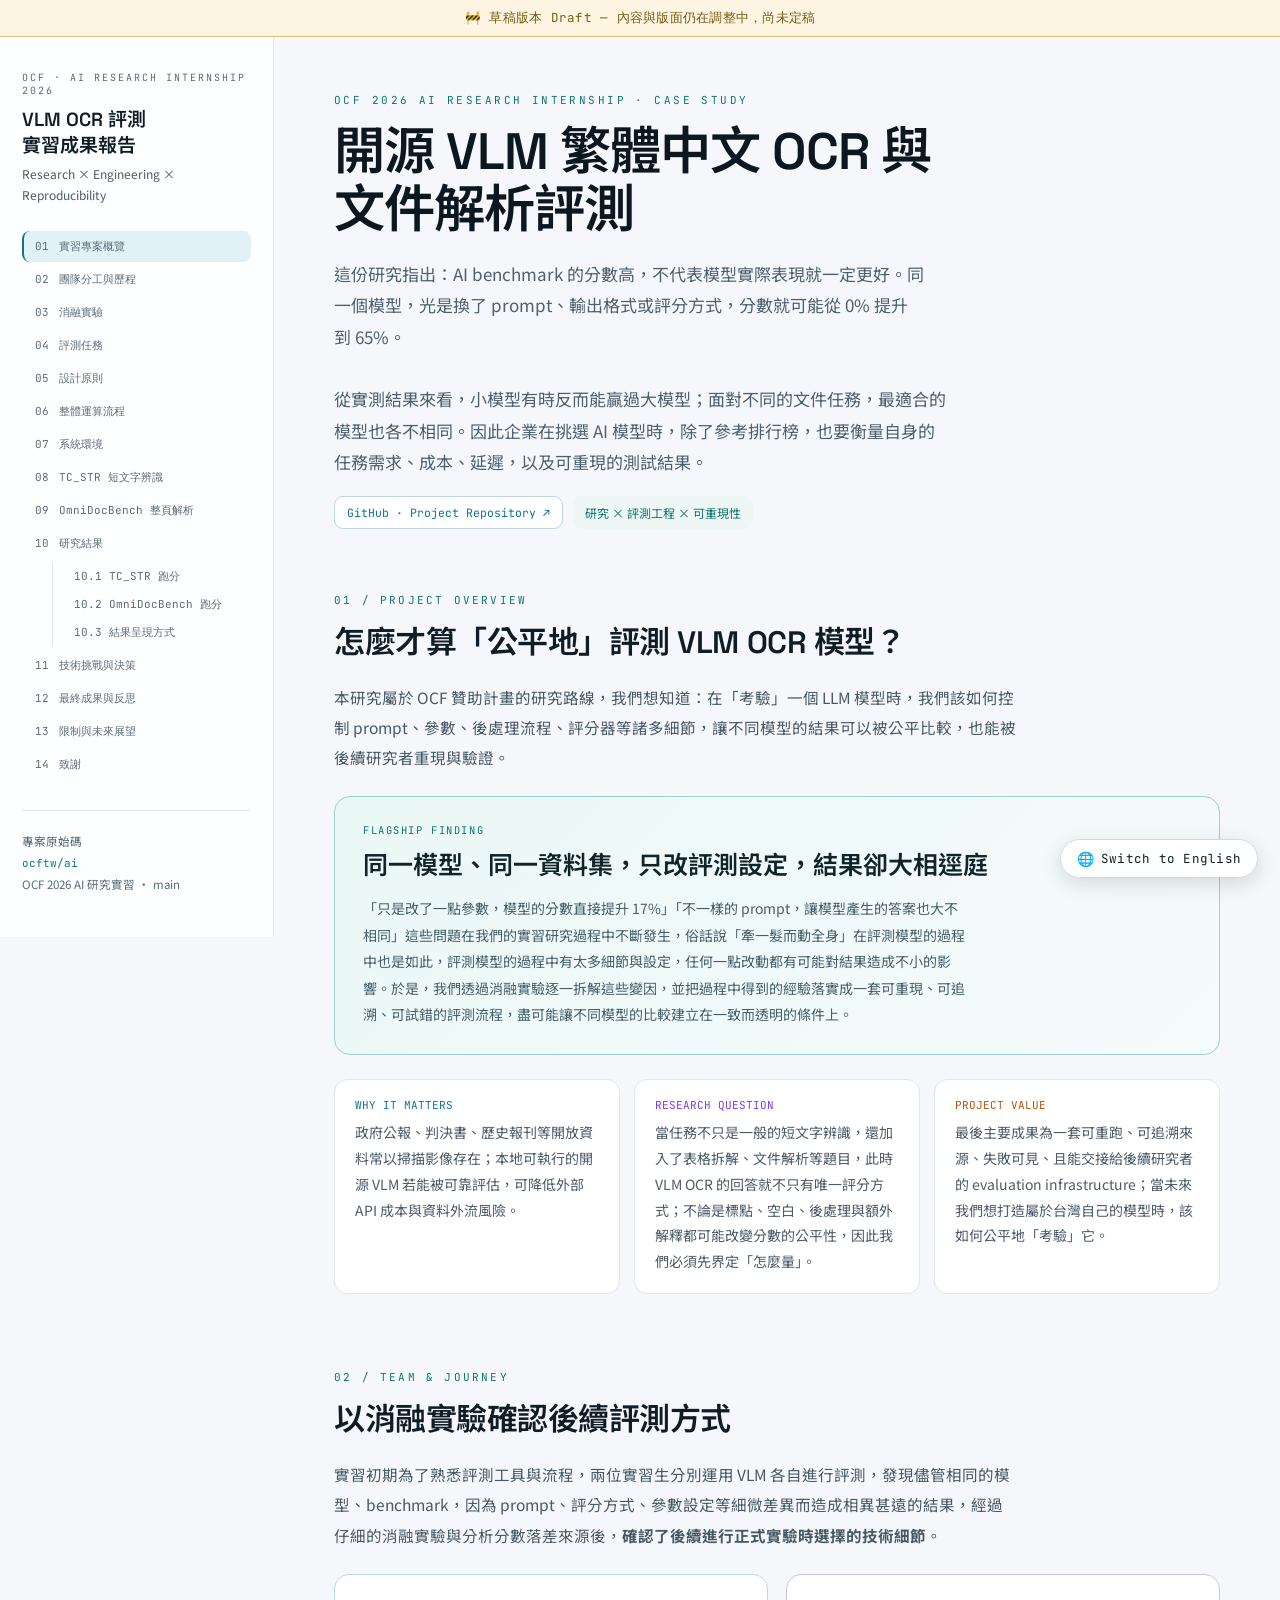
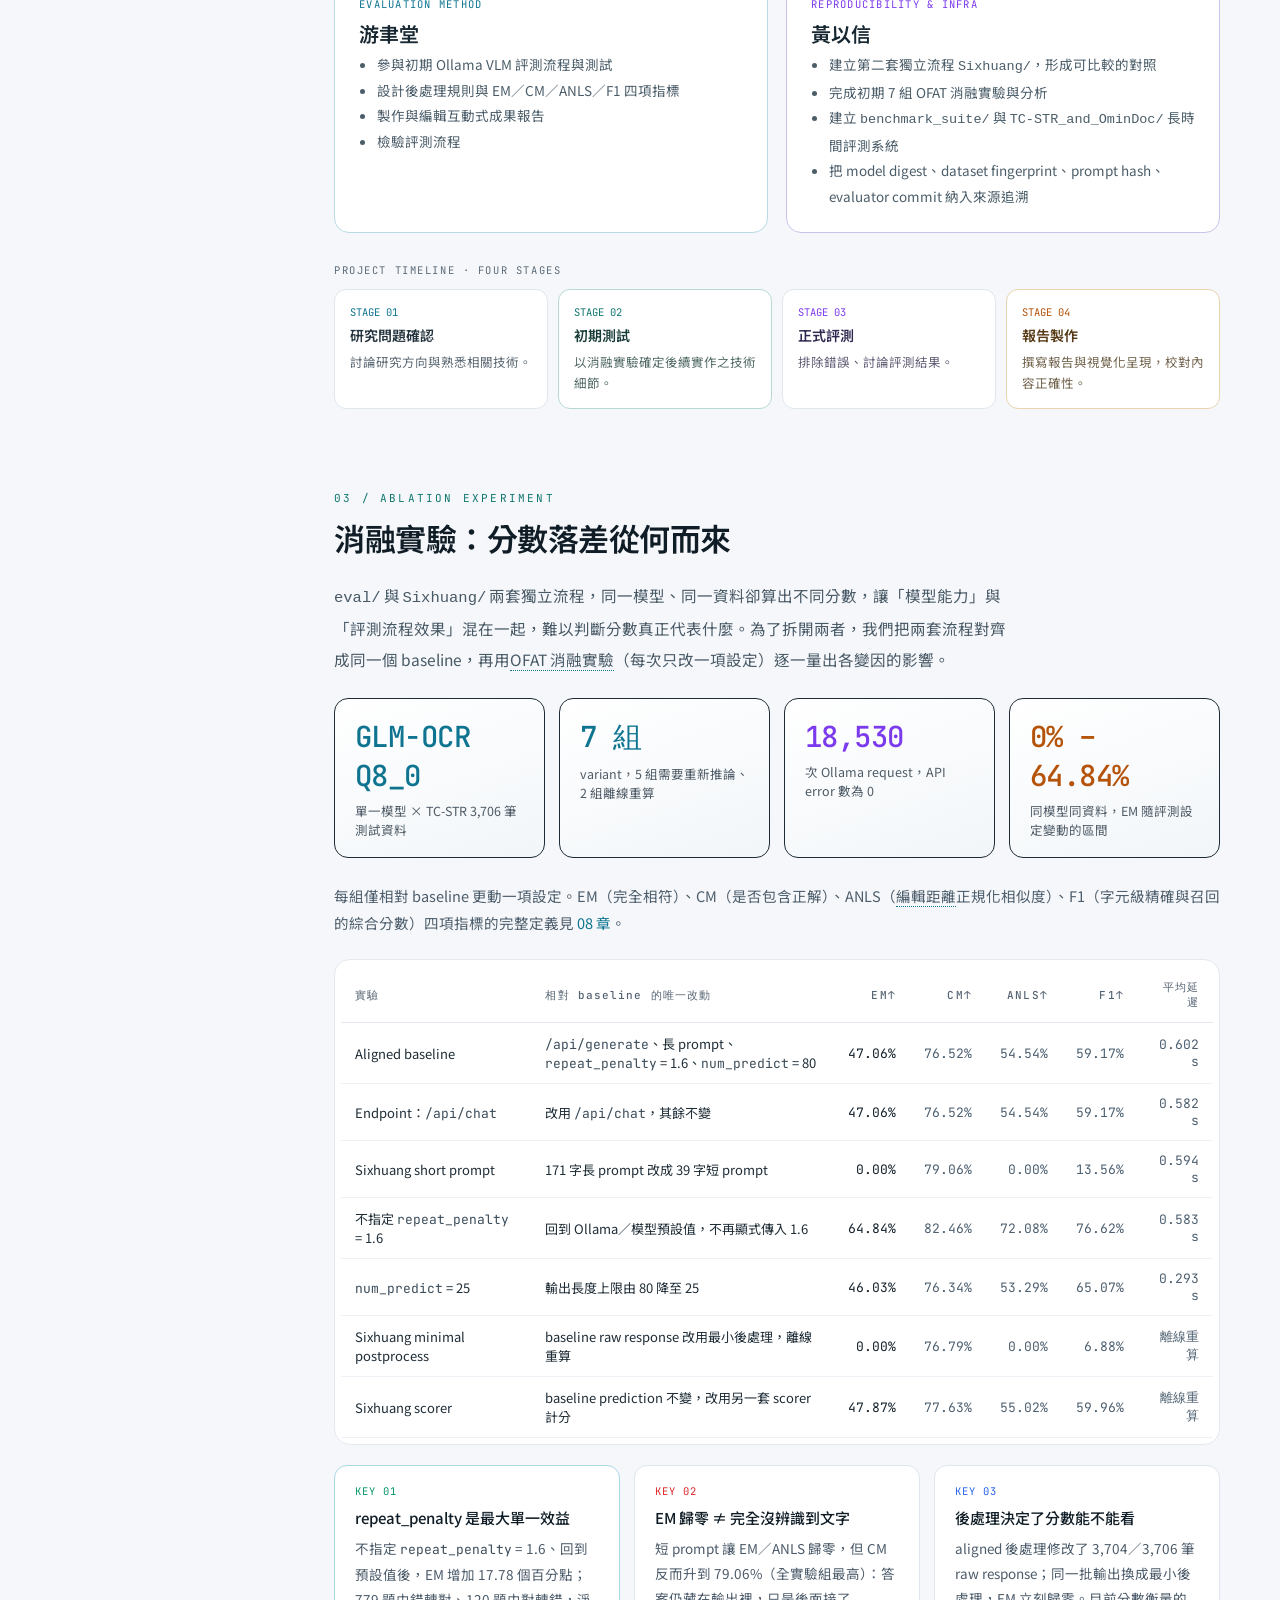
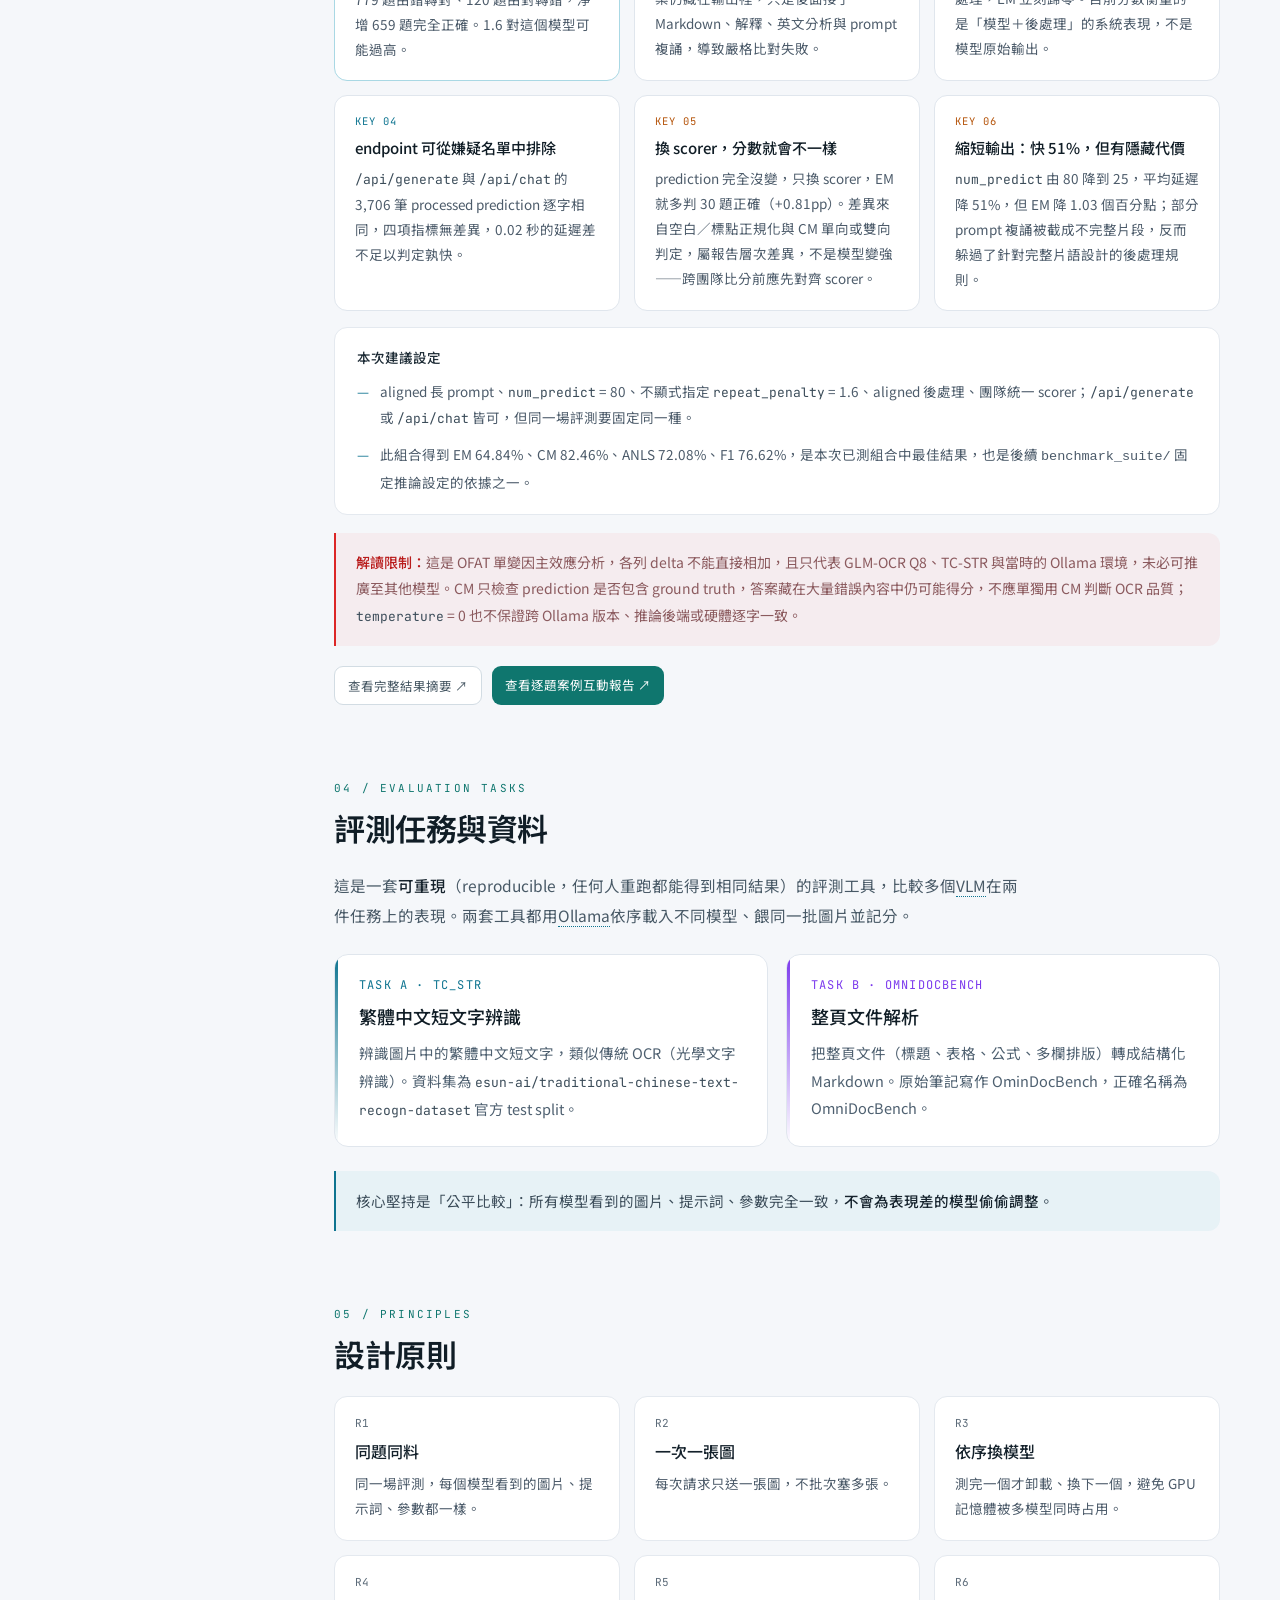
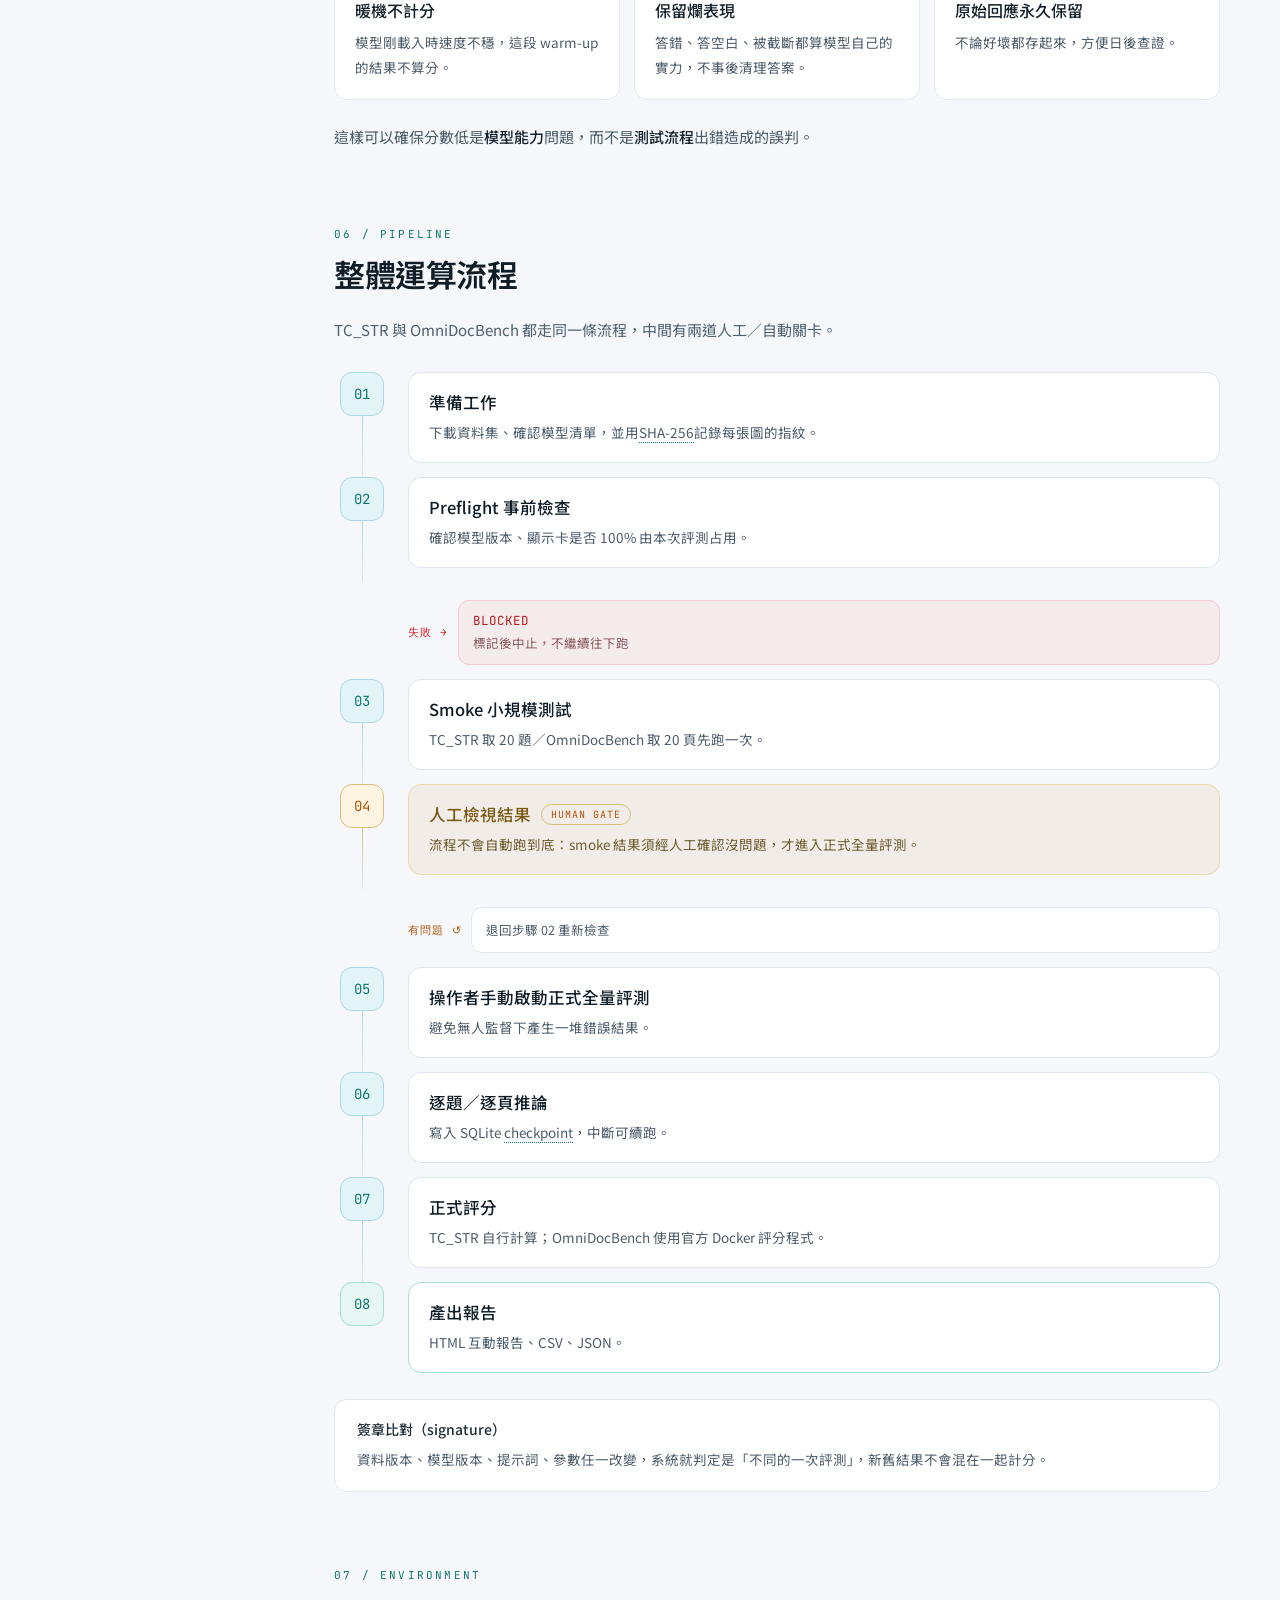
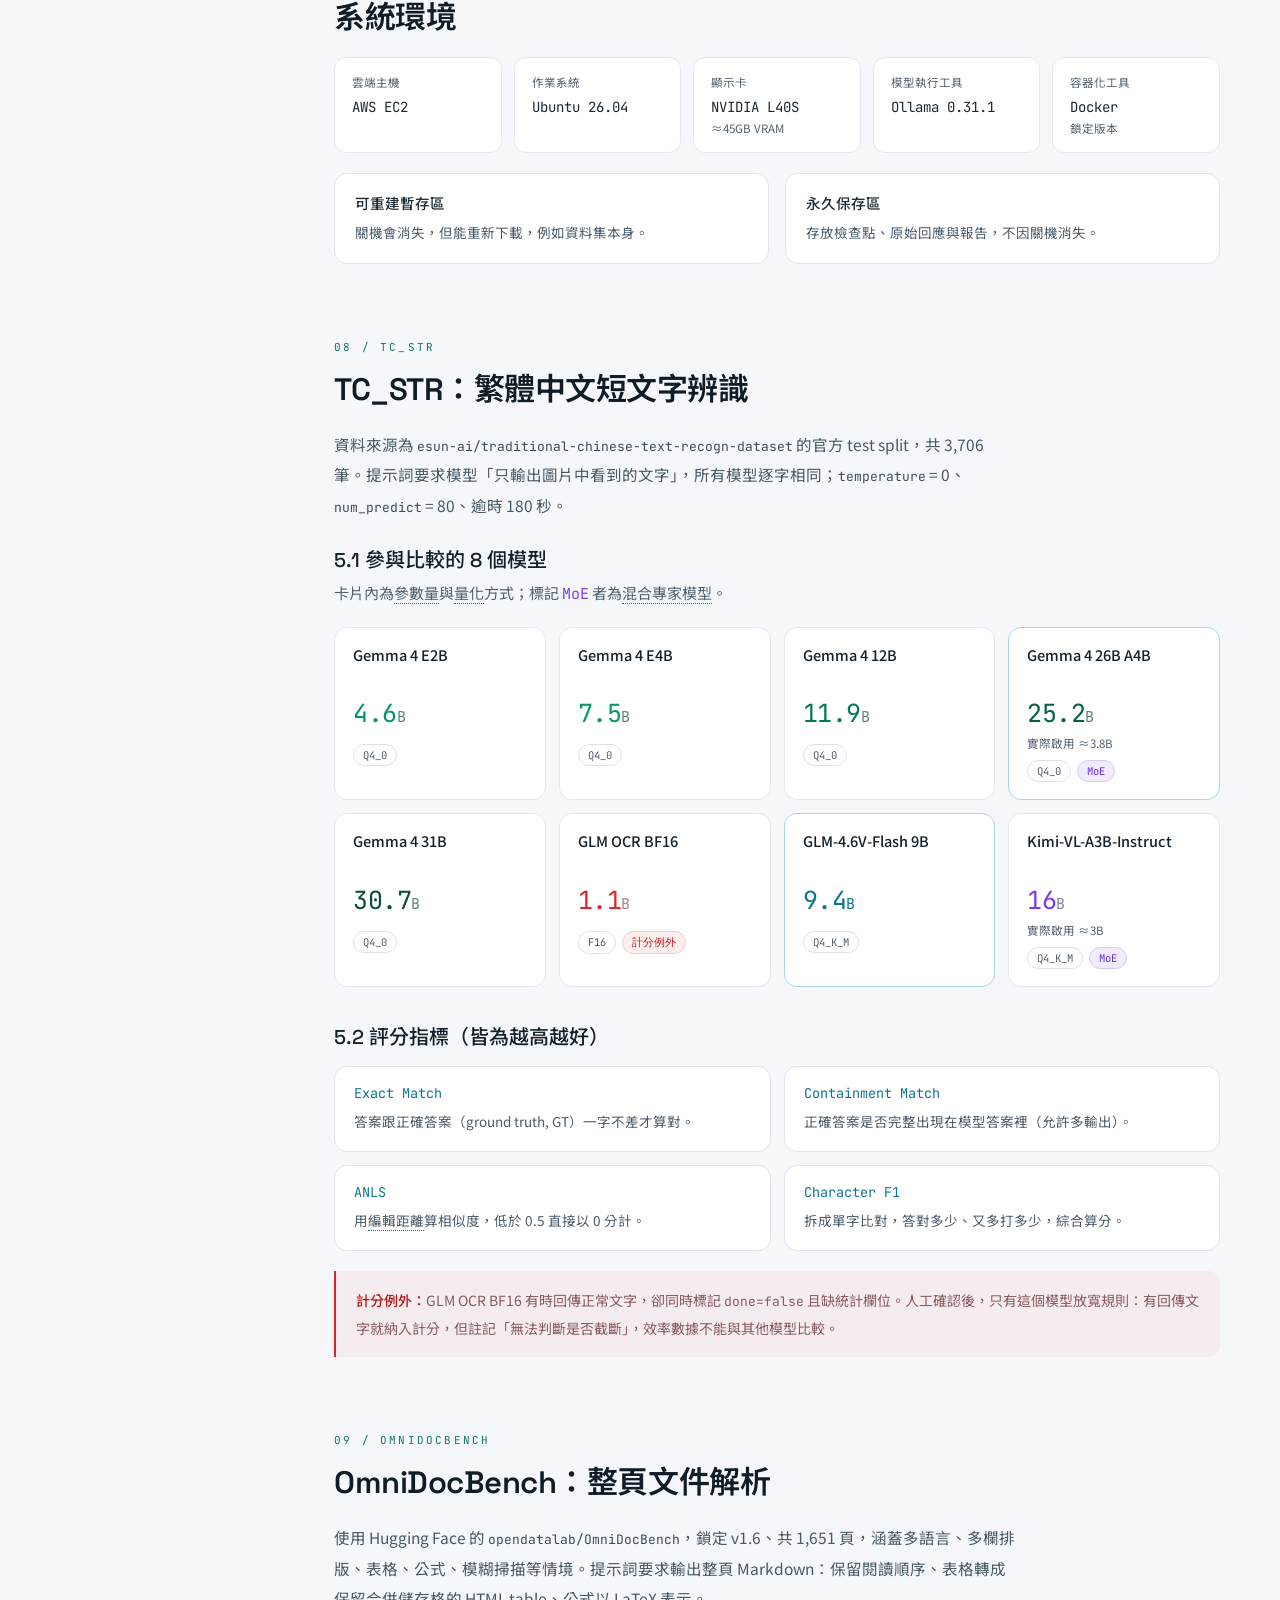
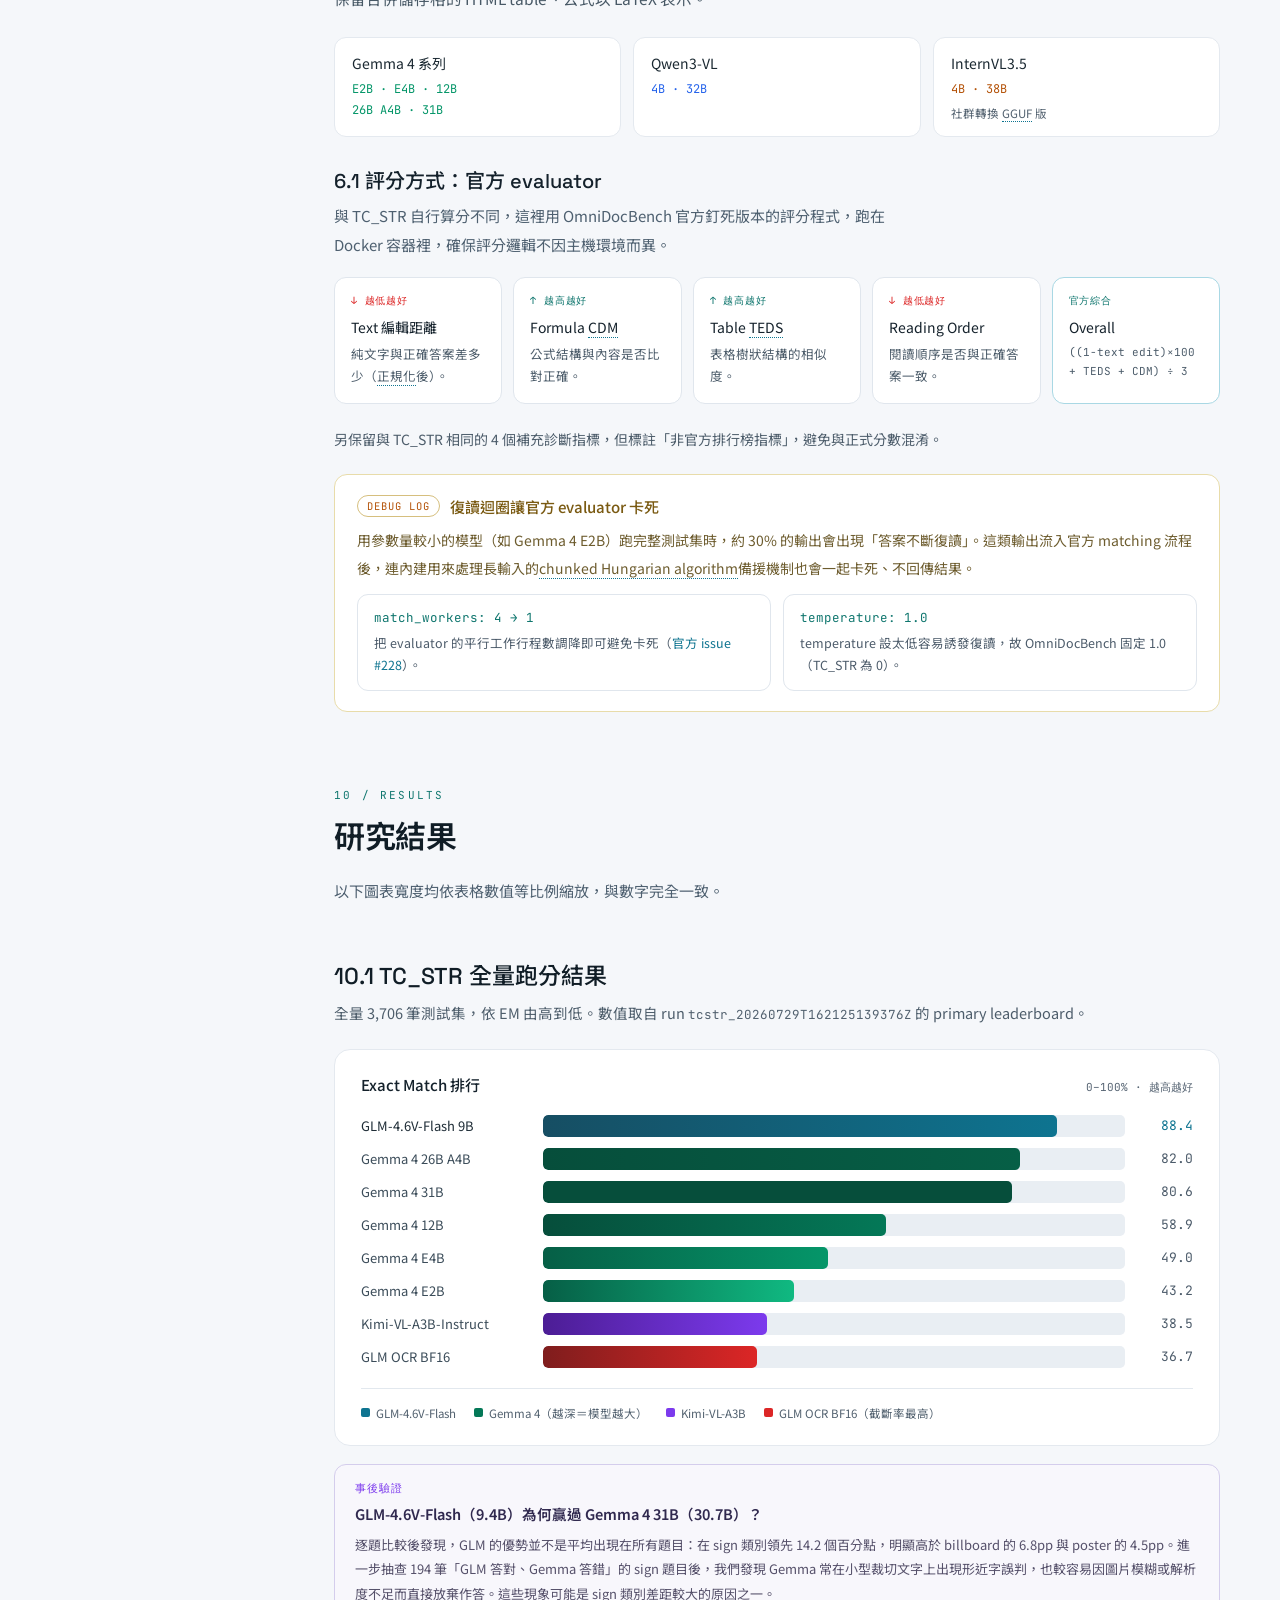
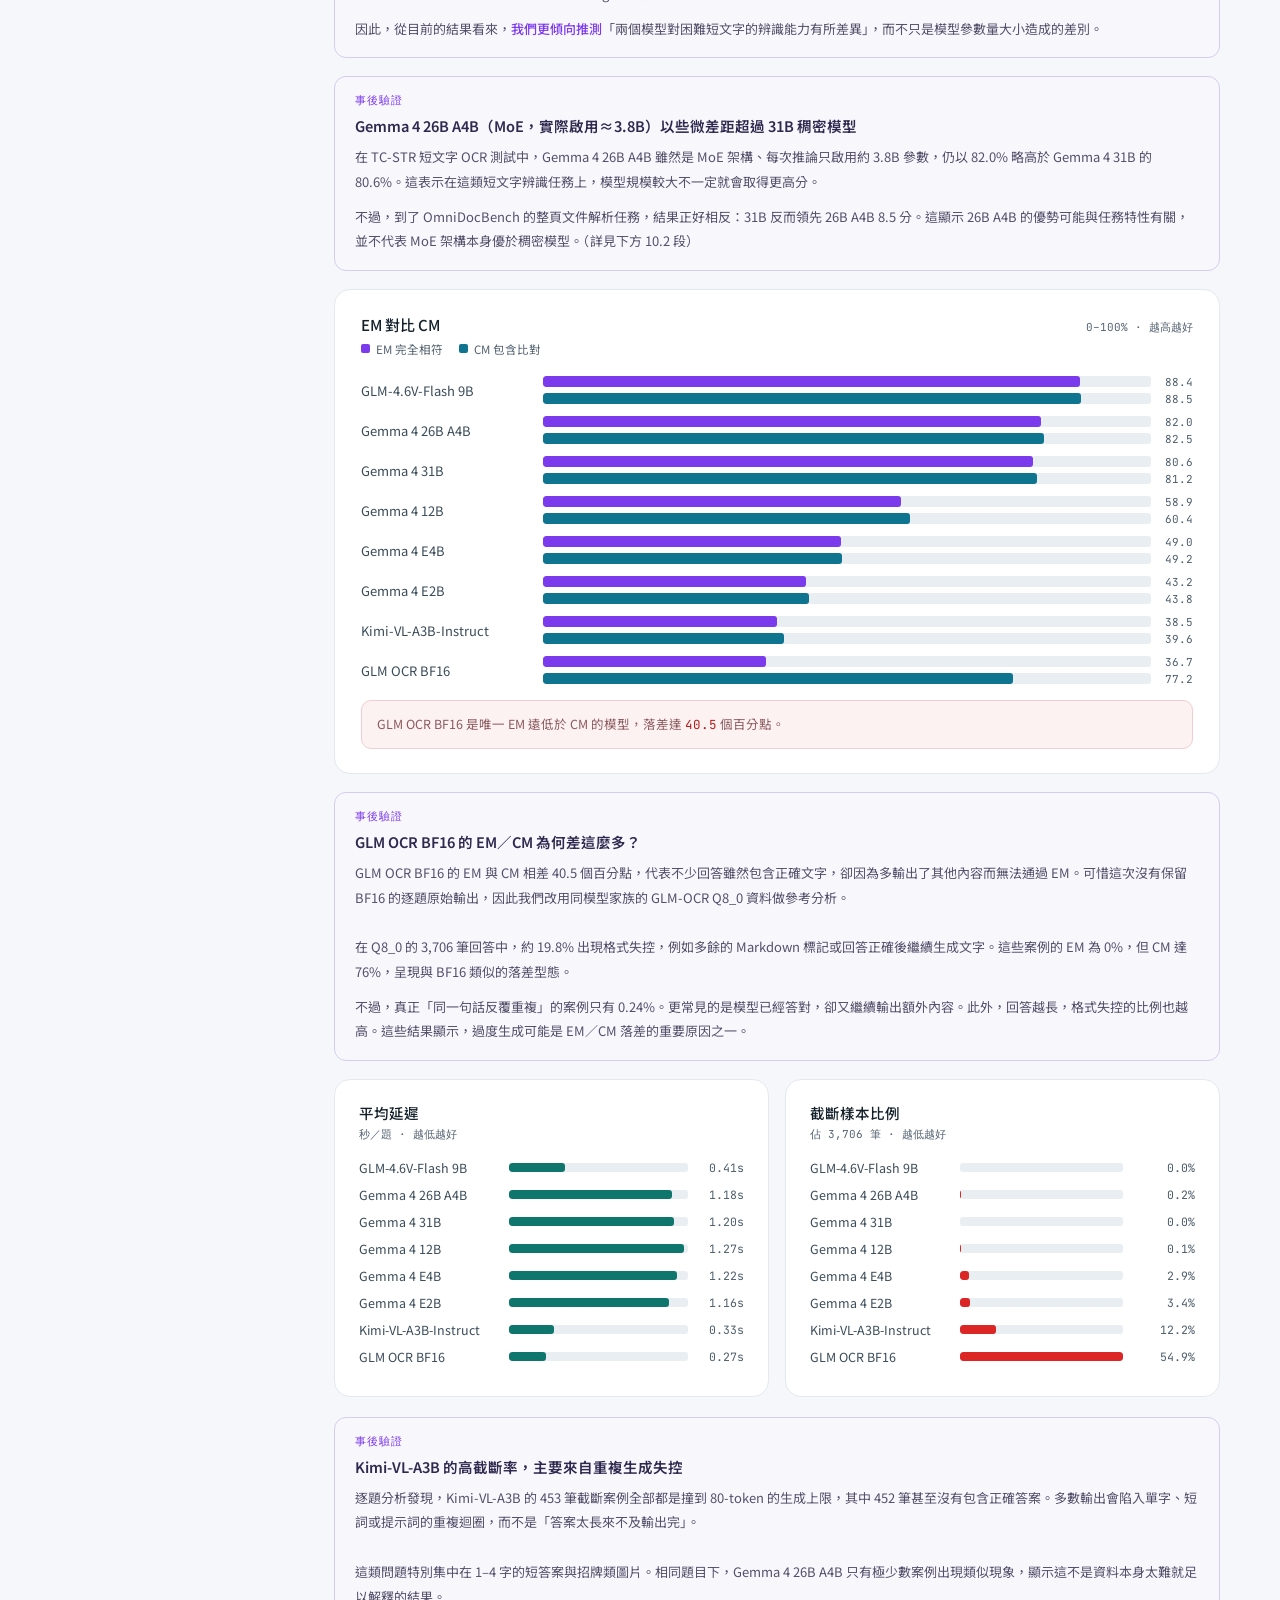
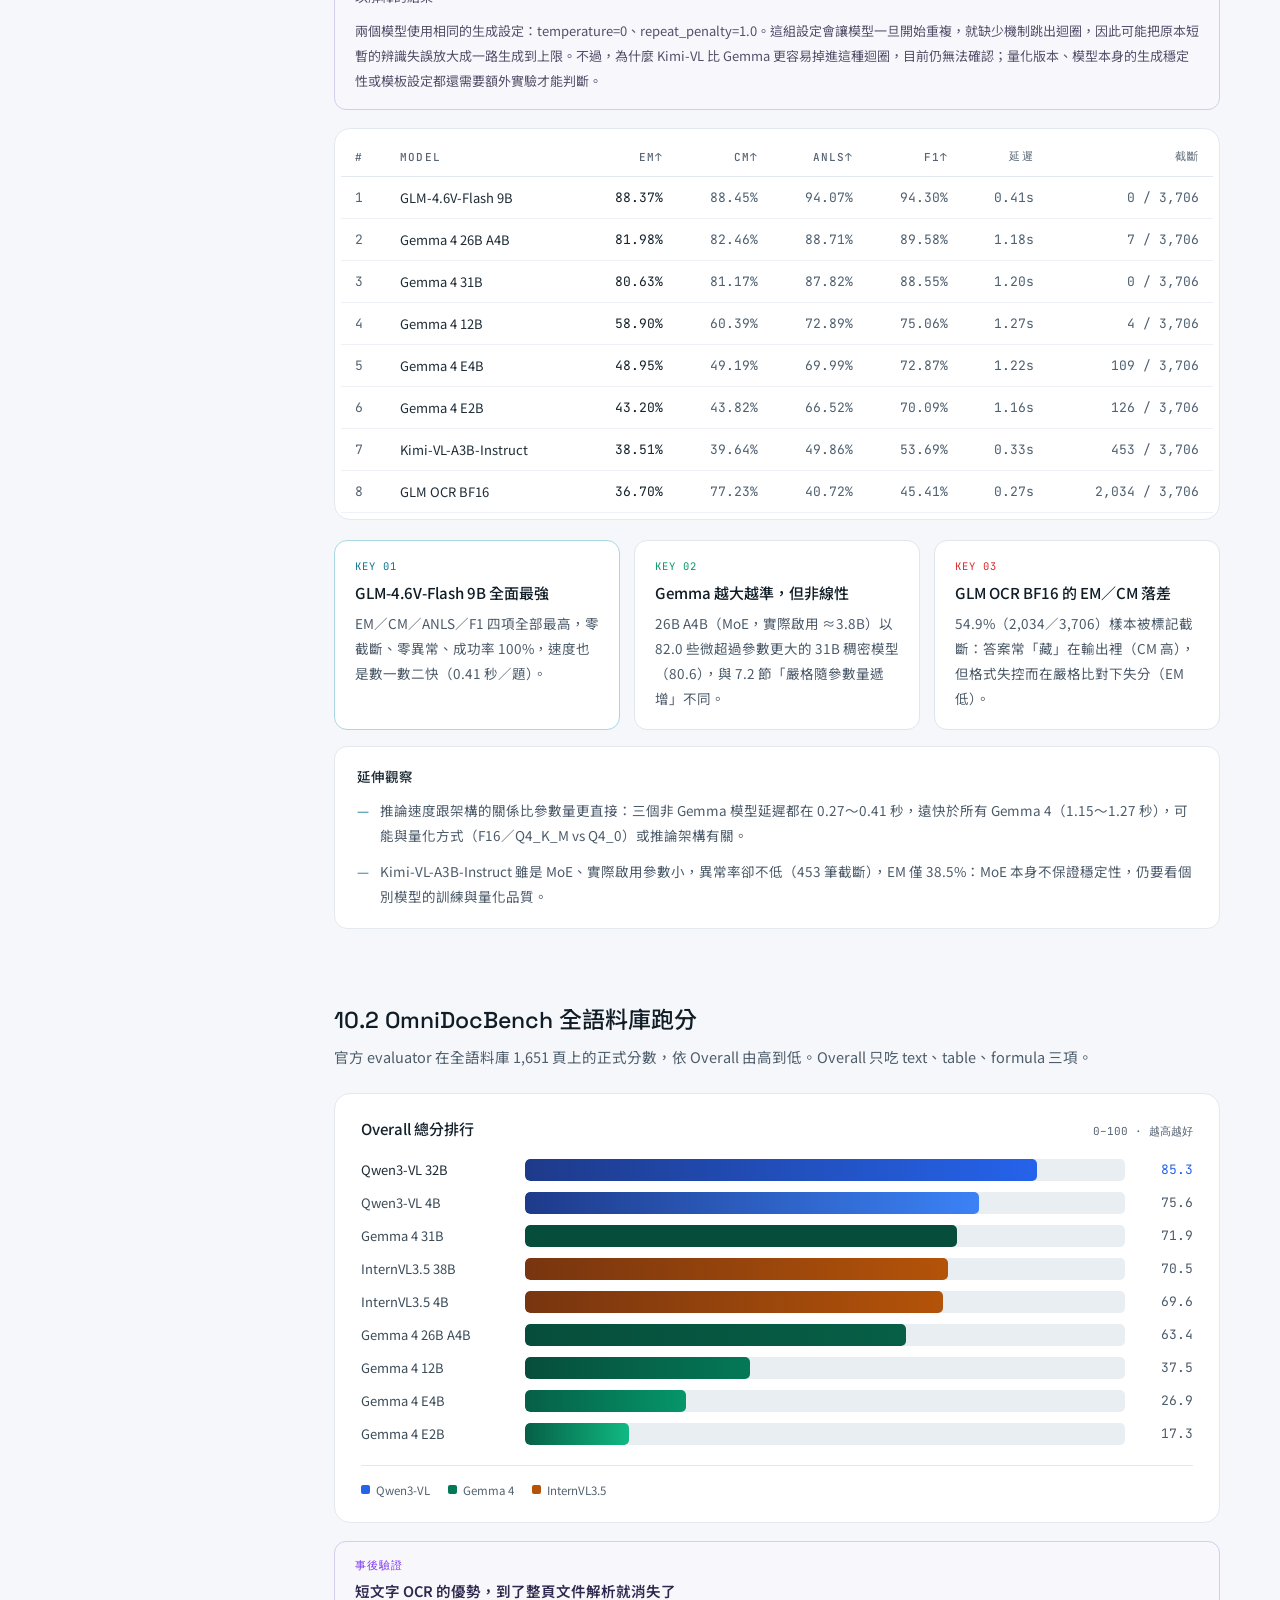
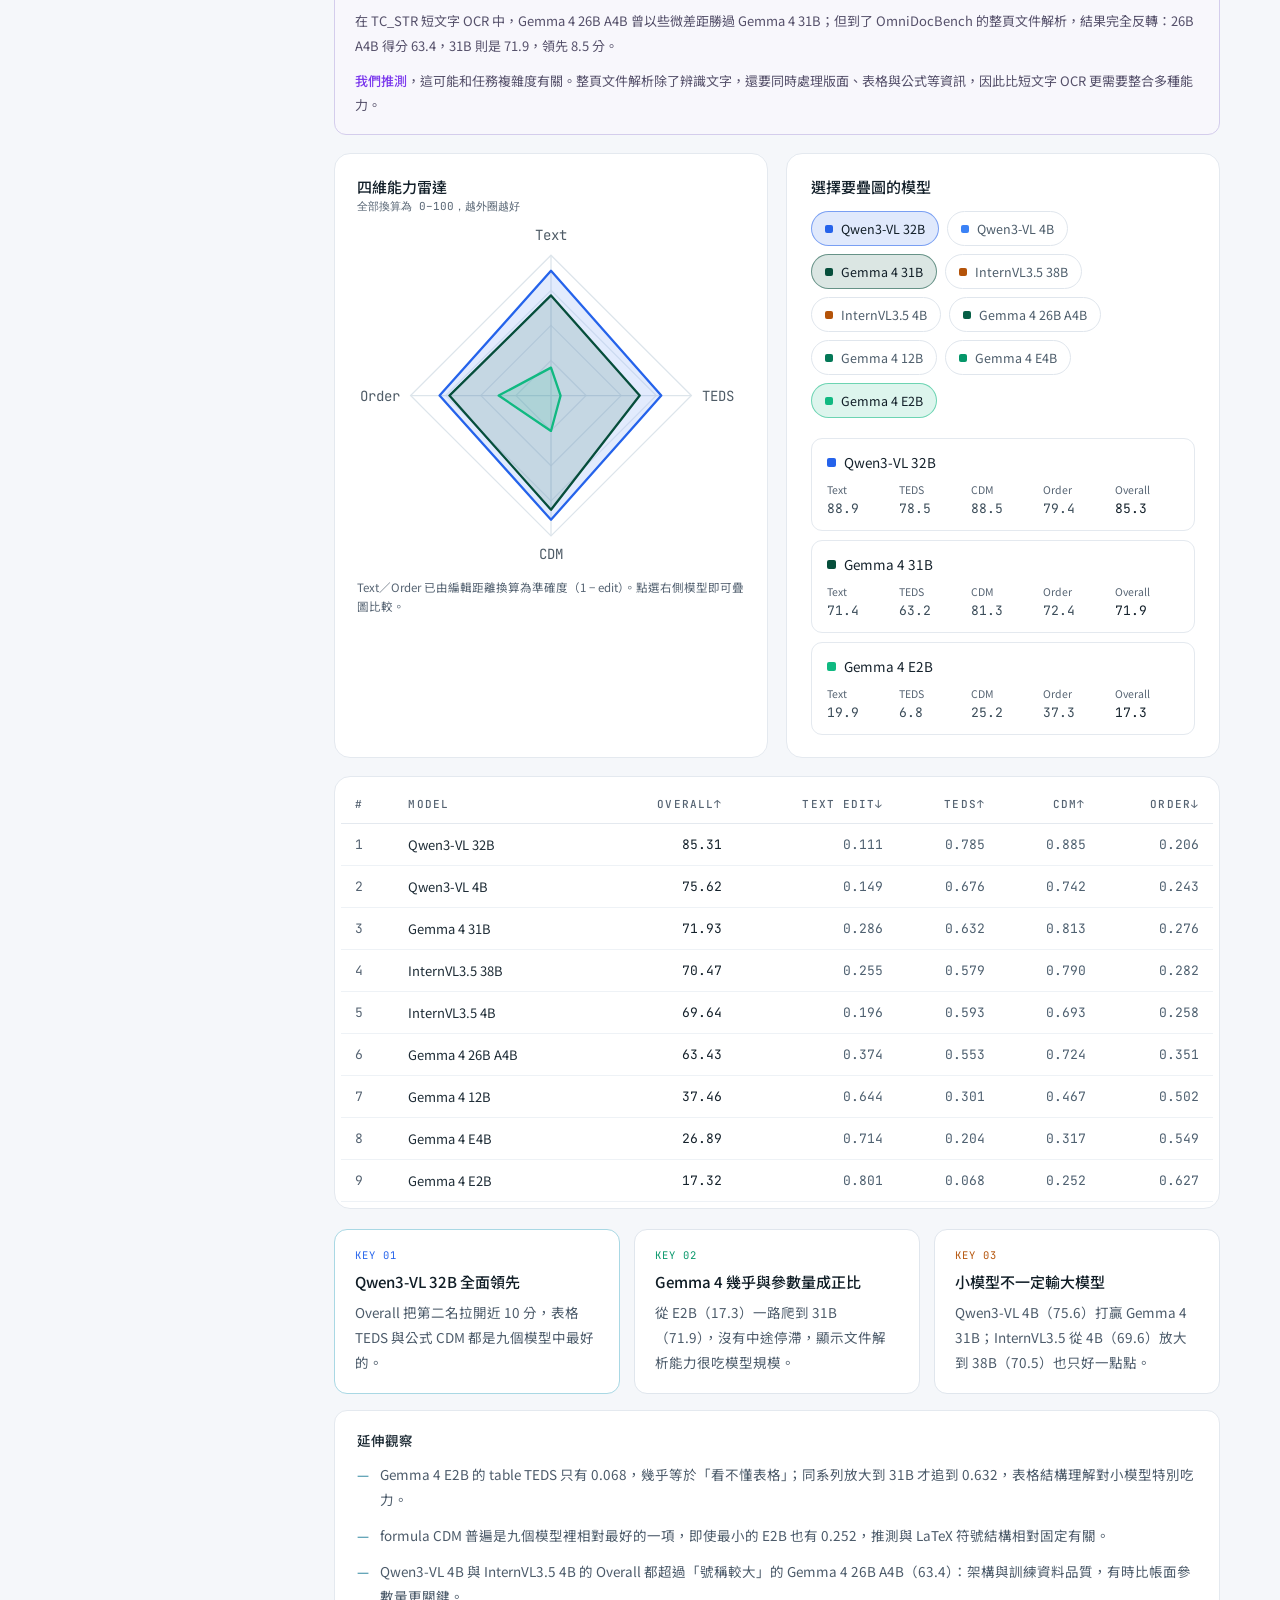
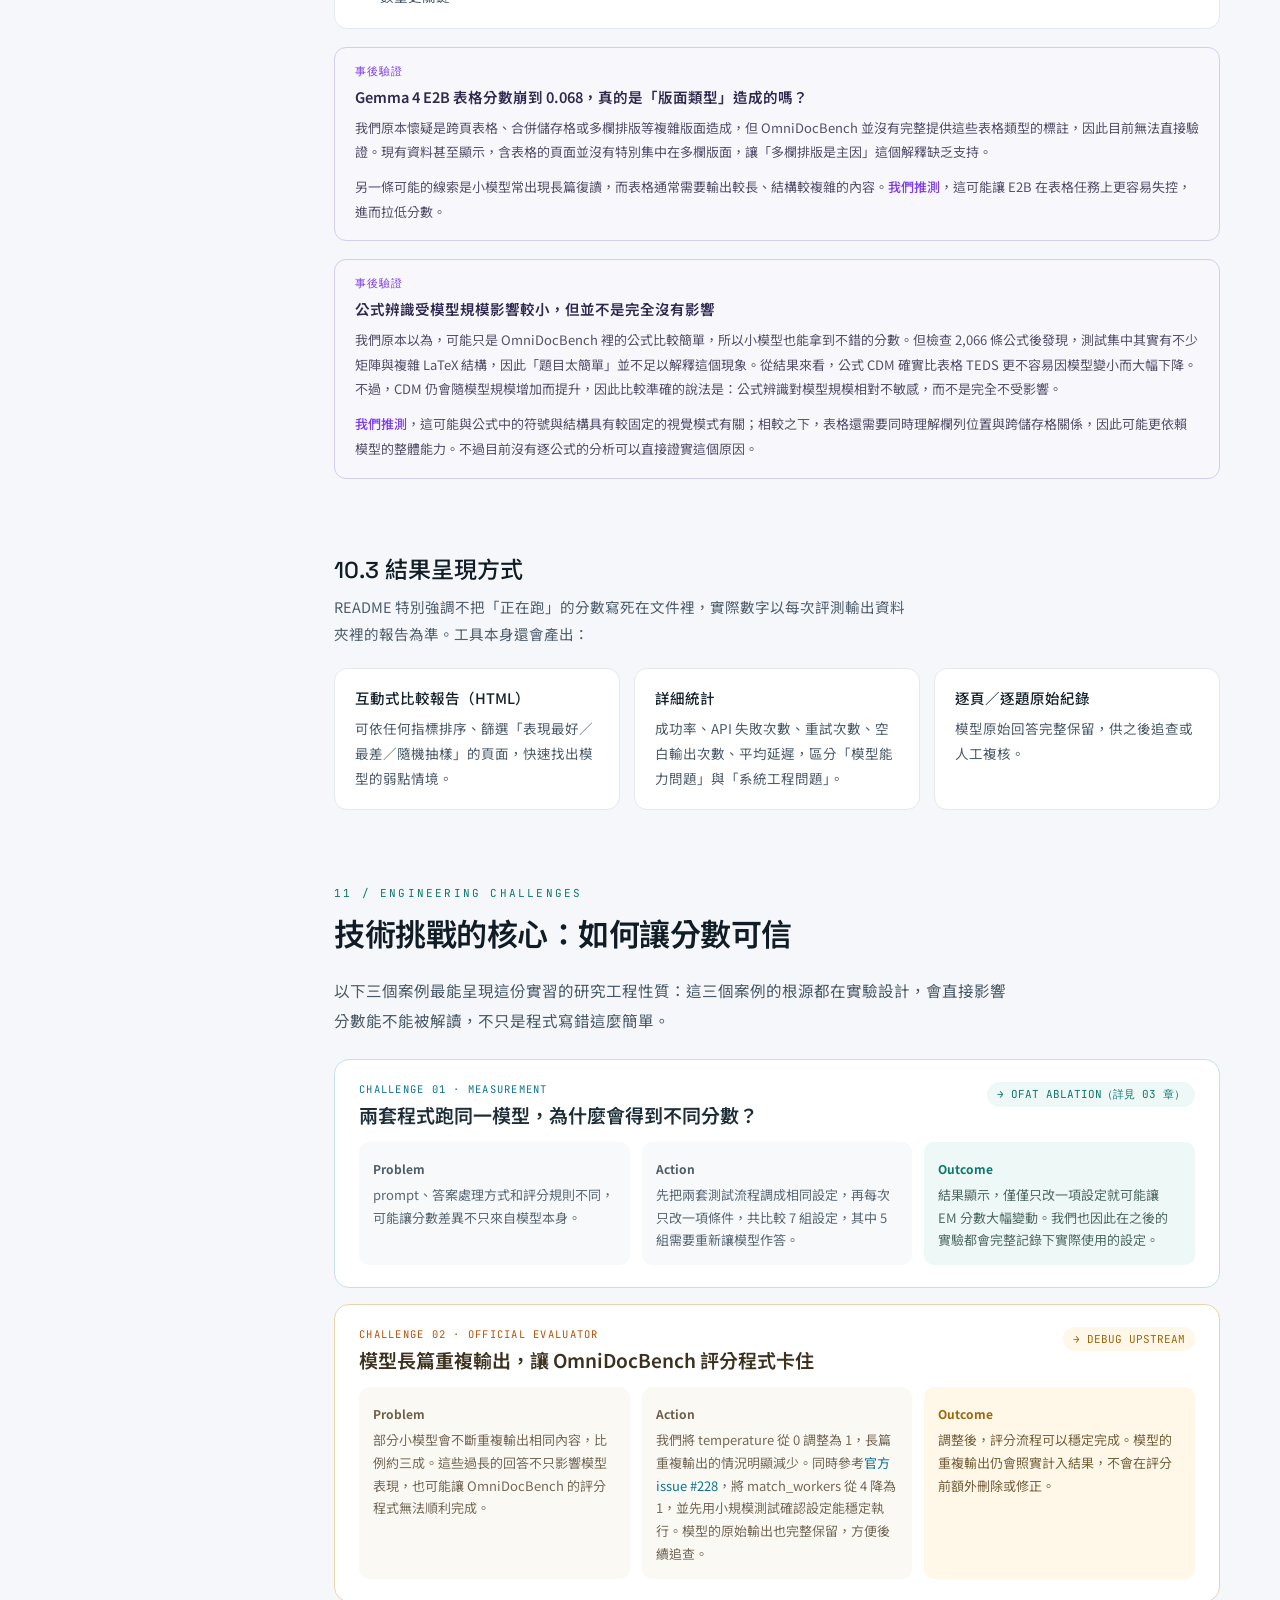
==== commit 347c381c: "[Draft] Split report into zh/en pages and sync English with revised Chinese The bilingual single-pag" ====
--- a/index.html
+++ b/index.html
@@ -11,64 +11,48 @@
   <link rel="preconnect" href="https://fonts.gstatic.com" crossorigin>
   <link href="https://fonts.googleapis.com/css2?family=JetBrains+Mono:wght@400;500;700&family=Noto+Sans+TC:wght@300;400;500;600;700&family=Space+Grotesk:wght@400;500;600&display=swap" rel="stylesheet">
   <link rel="stylesheet" href="styles.css">
-
-  <!-- 語言：在畫面繪製前先套用上次選擇，避免中英文同時閃現。 -->
-  <script>
-    (() => {
-      try {
-        const saved = localStorage.getItem('ocf-report-lang');
-        if (saved === 'en' || saved === 'zh') {
-          document.documentElement.dataset.lang = saved;
-          document.documentElement.lang = saved === 'en' ? 'en' : 'zh-Hant';
-        }
-      } catch (e) { /* 隱私模式下 localStorage 可能不可用，維持預設中文。 */ }
-    })();
-  </script>
 </head>
 <body>
 
 <div class="draft-banner">
   <span data-lang="zh">🚧 草稿版本 Draft — 內容與版面仍在調整中，尚未定稿</span>
-  <span data-lang="en">🚧 Draft — content and layout are still being revised; not yet final</span>
-</div>
-
-<div class="translation-banner" data-lang="en">🌐 English edition translated by <strong>Claude Opus 5 (High reasoning effort)</strong>. The Traditional Chinese text is authoritative; where the two differ, the Chinese version governs.</div>
-
-<button class="lang-toggle" type="button" id="lang-toggle" aria-label="切換語言 / Switch language">
+</div>
+
+
+<a class="lang-toggle" href="index-en.html" hreflang="en"
+   aria-label="切換為英文版 / Switch to the English version">
   <span class="lang-toggle__icon">🌐</span>
-  <span class="lang-toggle__label" data-lang="zh">Switch to English</span>
-  <span class="lang-toggle__label" data-lang="en">切換為中文</span>
-</button>
+  <span class="lang-toggle__label">Switch to English</span>
+</a>
 
 <div class="page-layout">
   <aside class="sidebar" aria-label="章節導覽">
     <div class="sidebar__eyebrow">OCF · AI RESEARCH INTERNSHIP 2026</div>
     <div class="sidebar__title" data-lang="zh">VLM OCR 評測<br>實習成果報告</div>
-    <div class="sidebar__title" data-lang="en">VLM OCR Benchmark<br>Internship Report</div>
     <div class="sidebar__subtitle">Research × Engineering × Reproducibility</div>
     <nav class="sidebar__nav" aria-label="報告目錄">
-      <a class="toc-link" data-toc="project" href="#project"><span>01</span><span data-lang="zh">實習專案概覽</span><span data-lang="en">Project Overview</span></a>
-      <a class="toc-link" data-toc="journey" href="#journey"><span>02</span><span data-lang="zh">團隊分工與歷程</span><span data-lang="en">Team &amp; Journey</span></a>
-      <a class="toc-link" data-toc="ablation" href="#ablation"><span>03</span><span data-lang="zh">消融實驗</span><span data-lang="en">Ablation Experiment</span></a>
-      <a class="toc-link" data-toc="intro" href="#intro"><span>04</span><span data-lang="zh">評測任務</span><span data-lang="en">Evaluation Tasks</span></a>
-      <a class="toc-link" data-toc="principles" href="#principles"><span>05</span><span data-lang="zh">設計原則</span><span data-lang="en">Design Principles</span></a>
-      <a class="toc-link" data-toc="pipeline" href="#pipeline"><span>06</span><span data-lang="zh">整體運算流程</span><span data-lang="en">End-to-End Pipeline</span></a>
-      <a class="toc-link" data-toc="env" href="#env"><span>07</span><span data-lang="zh">系統環境</span><span data-lang="en">System Environment</span></a>
-      <a class="toc-link" data-toc="tcstr" href="#tcstr"><span>08</span><span data-lang="zh">TC_STR 短文字辨識</span><span data-lang="en">TC_STR Short-Text OCR</span></a>
-      <a class="toc-link" data-toc="omni" href="#omni"><span>09</span><span data-lang="zh">OmniDocBench 整頁解析</span><span data-lang="en">OmniDocBench Page Parsing</span></a>
-      <a class="toc-link" data-toc="results" href="#results"><span>10</span><span data-lang="zh">研究結果</span><span data-lang="en">Results</span></a>
+      <a class="toc-link" data-toc="project" href="#project"><span>01</span><span data-lang="zh">實習專案概覽</span></a>
+      <a class="toc-link" data-toc="journey" href="#journey"><span>02</span><span data-lang="zh">團隊分工與歷程</span></a>
+      <a class="toc-link" data-toc="ablation" href="#ablation"><span>03</span><span data-lang="zh">消融實驗</span></a>
+      <a class="toc-link" data-toc="intro" href="#intro"><span>04</span><span data-lang="zh">評測任務</span></a>
+      <a class="toc-link" data-toc="principles" href="#principles"><span>05</span><span data-lang="zh">設計原則</span></a>
+      <a class="toc-link" data-toc="pipeline" href="#pipeline"><span>06</span><span data-lang="zh">整體運算流程</span></a>
+      <a class="toc-link" data-toc="env" href="#env"><span>07</span><span data-lang="zh">系統環境</span></a>
+      <a class="toc-link" data-toc="tcstr" href="#tcstr"><span>08</span><span data-lang="zh">TC_STR 短文字辨識</span></a>
+      <a class="toc-link" data-toc="omni" href="#omni"><span>09</span><span data-lang="zh">OmniDocBench 整頁解析</span></a>
+      <a class="toc-link" data-toc="results" href="#results"><span>10</span><span data-lang="zh">研究結果</span></a>
       <div class="toc-subnav">
-        <a class="toc-link toc-link--sub" data-toc="results-tcstr" href="#results-tcstr"><span data-lang="zh">10.1 TC_STR 跑分</span><span data-lang="en">10.1 TC_STR scores</span></a>
-        <a class="toc-link toc-link--sub" data-toc="results-omni" href="#results-omni"><span data-lang="zh">10.2 OmniDocBench 跑分</span><span data-lang="en">10.2 OmniDocBench scores</span></a>
-        <a class="toc-link toc-link--sub" data-toc="results-present" href="#results-present"><span data-lang="zh">10.3 結果呈現方式</span><span data-lang="en">10.3 How results are presented</span></a>
+        <a class="toc-link toc-link--sub" data-toc="results-tcstr" href="#results-tcstr"><span data-lang="zh">10.1 TC_STR 跑分</span></a>
+        <a class="toc-link toc-link--sub" data-toc="results-omni" href="#results-omni"><span data-lang="zh">10.2 OmniDocBench 跑分</span></a>
+        <a class="toc-link toc-link--sub" data-toc="results-present" href="#results-present"><span data-lang="zh">10.3 結果呈現方式</span></a>
       </div>
-      <a class="toc-link" data-toc="challenges" href="#challenges"><span>11</span><span data-lang="zh">工程挑戰與決策</span><span data-lang="en">Engineering Challenges</span></a>
-      <a class="toc-link" data-toc="deliverables" href="#deliverables"><span>12</span><span data-lang="zh">交付成果與反思</span><span data-lang="en">Deliverables &amp; Reflection</span></a>
-      <a class="toc-link" data-toc="summary" href="#summary"><span>13</span><span data-lang="zh">限制與下一步</span><span data-lang="en">Limitations &amp; Next Steps</span></a>
-      <a class="toc-link" data-toc="acknowledgements" href="#acknowledgements"><span>14</span><span data-lang="zh">致謝</span><span data-lang="en">Acknowledgements</span></a>
+      <a class="toc-link" data-toc="challenges" href="#challenges"><span>11</span><span data-lang="zh">技術挑戰與決策</span></a>
+      <a class="toc-link" data-toc="deliverables" href="#deliverables"><span>12</span><span data-lang="zh">最終成果與反思</span></a>
+      <a class="toc-link" data-toc="summary" href="#summary"><span>13</span><span data-lang="zh">限制與未來展望</span></a>
+      <a class="toc-link" data-toc="acknowledgements" href="#acknowledgements"><span>14</span><span data-lang="zh">致謝</span></a>
     </nav>
     <div class="sidebar__footer">
-      <span class="sidebar__footer-label" data-lang="zh">專案原始碼</span><span class="sidebar__footer-label" data-lang="en">Source repository</span><br><a href="https://github.com/ocftw/2026-OCF-Intern">ocftw/2026-OCF-Intern</a><br><span data-lang="zh">OCF 2026 AI 研究實習 · main</span><span data-lang="en">OCF 2026 AI Research Internship · main</span>
+      <span class="sidebar__footer-label" data-lang="zh">專案原始碼</span><br><a href="https://github.com/ocftw/ai">ocftw/ai</a><br><span data-lang="zh">OCF 2026 AI 研究實習 · main</span>
     </div>
   </aside>
   <main class="main-content">
@@ -76,61 +60,40 @@
       <header class="report-hero">
         <div class="report-hero__eyebrow">OCF 2026 AI RESEARCH INTERNSHIP · CASE STUDY</div>
         <h1 data-lang="zh">開源 VLM 繁體中文 OCR 與文件解析評測</h1>
-        <h1 data-lang="en">Benchmarking Open-Source VLMs on Traditional Chinese OCR and Document Parsing</h1>
-        <p class="report-hero__summary" data-lang="zh">這份報告記錄一個為期約 9 週的 AI 研究實習專案：從兩套獨立評測流程出發，追查同模型為何可能得到不同分數，透過消融實驗驗證影響來源，再把結論落實為可重現、可稽核、可長時間無人值守的 VLM 評測系統。</p>
-        <p class="report-hero__summary" data-lang="en">This report documents a roughly nine-week AI research internship project. Starting from two independently built evaluation pipelines, we investigated why one and the same model could end up with different scores, used an ablation study to verify where those differences came from, and then turned the conclusions into a VLM evaluation system that is reproducible, auditable, and able to run unattended for long stretches.</p>
+        <p class="report-hero__summary" data-lang="zh">這份研究指出：AI benchmark 的分數高，不代表模型實際表現就一定更好。同一個模型，光是換了 prompt、輸出格式或評分方式，分數就可能從 0% 提升到 65%。<br><br>從實測結果來看，小模型有時反而能贏過大模型；面對不同的文件任務，最適合的模型也各不相同。因此企業在挑選 AI 模型時，除了參考排行榜，也要衡量自身的任務需求、成本、延遲，以及可重現的測試結果。</p>
         <div class="report-hero__actions">
-          <a class="button button--outline" href="https://github.com/ocftw/2026-OCF-Intern">GitHub · Project Repository ↗</a>
+          <a class="button button--outline" href="https://github.com/ocftw/ai">GitHub · Project Repository ↗</a>
           <span class="tag" data-lang="zh">研究 × 評測工程 × 可重現性</span>
-          <span class="tag" data-lang="en">Research × Evaluation Engineering × Reproducibility</span>
-        </div>
-        <div class="stats-grid">
-          <div class="stat-card"><div class="stat-card__value">9 weeks</div><div class="stat-card__label" data-lang="zh">2026/07/01–08/30 實習期間</div><div class="stat-card__label" data-lang="en">Internship period, 2026/07/01–08/30</div></div>
-          <div class="stat-card"><div class="stat-card__value">18,530</div><div class="stat-card__label" data-lang="zh">消融實驗推論次數 · API error 0</div><div class="stat-card__label" data-lang="en">Ablation inference calls · 0 API errors</div></div>
-          <div class="stat-card stat-card--violet"><div class="stat-card__value">5,357</div><div class="stat-card__label" data-lang="zh">TC_STR 3,706 + OmniDocBench 1,651</div><div class="stat-card__label" data-lang="en">TC_STR 3,706 + OmniDocBench 1,651</div></div>
-          <div class="stat-card stat-card--amber"><div class="stat-card__value">16 VLM</div><div class="stat-card__label" data-lang="zh">跨五階段評測或設定的開源模型</div><div class="stat-card__label" data-lang="en">Open-source models evaluated or configured across five stages</div></div>
         </div>
       </header>
 <section id="project" class="report-section">
 <div class="section-eyebrow">01 / PROJECT OVERVIEW</div>
-<h2 class="section-title" data-lang="zh">這個分數，值得相信嗎？</h2>
-<h2 class="section-title" data-lang="en">Is this score worth believing?</h2>
-<p class="section-lede" data-lang="zh">本實習屬於 OCF 2026 AI 研究實習計畫的評測路線，目標是建立一套能回答實務問題的評測方法：當 VLM 被用來處理繁體中文場景文字與整頁文件時，我們要如何控制 prompt、推論參數、後處理、評分器與資料版本，讓不同模型的結果可以被公平比較，也能被後續研究者重現與稽核。</p>
-<p class="section-lede" data-lang="en">This internship sits on the evaluation track of the OCF 2026 AI Research Internship programme. The goal was to build an evaluation methodology that answers a practical question: when VLMs are used on Traditional Chinese scene text and full-page documents, how should we control the prompt, the generation parameters, the post-processing, the scorer and the dataset version so that results from different models can be compared fairly — and later reproduced and audited by other researchers?</p>
+<h2 class="section-title" data-lang="zh">怎麼才算「公平地」評測 VLM OCR 模型？</h2>
+<p class="section-lede" data-lang="zh">本研究屬於 OCF 贊助計畫的研究路線，我們想知道：在「考驗」一個 LLM 模型時，我們該如何控制 prompt、參數、後處理流程、評分器等諸多細節，讓不同模型的結果可以被公平比較，也能被後續研究者重現與驗證。</p>
 <div class="callout--teal">
 <div class="callout__eyebrow">FLAGSHIP FINDING</div>
-<div class="callout__headline" data-lang="zh">同一模型、同一資料集，只改評測設定，Exact Match 可從 <span class="callout__stat--before">0%</span> 變成 <span class="callout__stat--after">64.84%</span>。</div>
-<div class="callout__headline" data-lang="en">Same model, same dataset — change only the evaluation settings and Exact Match moves from <span class="callout__stat--before">0%</span> to <span class="callout__stat--after">64.84%</span>.</div>
-<p class="callout__note" data-lang="zh">這個結果讓專案重心從「累積排行榜分數」轉為「把設定、來源與例外納入評測系統本身」。後續的 run signature、model digest、dataset fingerprint、evaluator commit 與 raw response 保存，都是由這個方法論問題延伸出的工程設計。</p>
-<p class="callout__note" data-lang="en">This result shifted the project's centre of gravity from "accumulating leaderboard numbers" to "making configuration, provenance and exceptions part of the evaluation system itself." Everything that followed — run signatures, model digests, dataset fingerprints, evaluator commits and retained raw responses — is engineering that grew out of this one methodological problem.</p>
+<div class="callout__headline" data-lang="zh">同一模型、同一資料集，只改評測設定，結果卻大相逕庭</div>
+<p class="callout__note" data-lang="zh">「只是改了一點參數，模型的分數直接提升 17%」「不一樣的 prompt，讓模型產生的答案也大不相同」這些問題在我們的實習研究過程中不斷發生，俗話說「牽一髮而動全身」在評測模型的過程中也是如此，評測模型的過程中有太多細節與設定，任何一點改動都有可能對結果造成不小的影響。於是，我們透過消融實驗逐一拆解這些變因，並把過程中得到的經驗落實成一套可重現、可追溯、可試錯的評測流程，盡可能讓不同模型的比較建立在一致而透明的條件上。</p>
 </div>
 <div class="context-grid">
-<div class="context-card"><div class="eyebrow-label--cyan">WHY IT MATTERS</div><div class="context-card__body" data-lang="zh">政府公報、判決書、歷史報刊等開放資料常以掃描影像存在；本地可執行的開源 VLM 若能被可靠評估，可降低外部 API 成本與資料外流風險。</div><div class="context-card__body" data-lang="en">Open data such as government gazettes, court judgments and historical newspapers often exists only as scanned images. If locally runnable open-source VLMs can be evaluated reliably, they cut both external API costs and the risk of data leaving the organisation.</div></div>
-<div class="context-card"><div class="eyebrow-label--violet">RESEARCH QUESTION</div><div class="context-card__body" data-lang="zh">VLM OCR 的自由文字輸出不像選擇題有唯一評分方式；標點、空白、後處理與額外解釋都可能改變分數，因此必須先界定「怎麼量」。</div><div class="context-card__body" data-lang="en">Free-form text output from VLM OCR has no single obvious way to score it, unlike multiple choice. Punctuation, whitespace, post-processing and unsolicited explanations can all move the number, so "how we measure" has to be defined first.</div></div>
-<div class="context-card"><div class="eyebrow-label--amber">PROJECT VALUE</div><div class="context-card__body" data-lang="zh">最後的主要交付是一套可重跑、可追溯來源、失敗可見、且能交接給後續研究者的 evaluation infrastructure；排行榜只是附帶產物。</div><div class="context-card__body" data-lang="en">The main deliverable is evaluation infrastructure that can be re-run, traced back to its sources, keeps failures visible, and can be handed over to the next researcher. The leaderboard is a by-product.</div></div>
+<div class="context-card"><div class="eyebrow-label--cyan">WHY IT MATTERS</div><div class="context-card__body" data-lang="zh">政府公報、判決書、歷史報刊等開放資料常以掃描影像存在；本地可執行的開源 VLM 若能被可靠評估，可降低外部 API 成本與資料外流風險。</div></div>
+<div class="context-card"><div class="eyebrow-label--violet">RESEARCH QUESTION</div><div class="context-card__body" data-lang="zh">當任務不只是一般的短文字辨識，還加入了表格拆解、文件解析等題目，此時 VLM OCR 的回答就不只有唯一評分方式；不論是標點、空白、後處理與額外解釋都可能改變分數的公平性，因此我們必須先界定「怎麼量」。</div></div>
+<div class="context-card"><div class="eyebrow-label--amber">PROJECT VALUE</div><div class="context-card__body" data-lang="zh">最後主要成果為一套可重跑、可追溯來源、失敗可見、且能交接給後續研究者的 evaluation infrastructure；當未來我們想打造屬於台灣自己的模型時，該如何公平地「考驗」它。</div></div>
 </div>
 </section>
 <section id="journey" class="report-section">
 <div class="section-eyebrow">02 / TEAM &amp; JOURNEY</div>
-<h2 class="section-title" data-lang="zh">兩位評測實習生，從兩套獨立流程走向同一套方法論</h2>
-<h2 class="section-title" data-lang="en">Two evaluation interns, two independent pipelines, one shared methodology</h2>
-<p class="section-lede" data-lang="zh">本報告主要呈現游聿堂與黃以信共同執行的 VLM 評測研究。兩人的起點不同：一方先從「測量如何被建構」追查分數差異，一方從「來源與版本如何被追溯」建立可重現的基礎設施；這兩條工作線最後在消融實驗與正式 benchmark 中合流。</p>
-<p class="section-lede" data-lang="en">This report mainly presents the VLM evaluation research carried out jointly by Yu Yu-Tang and Huang Yi-Hsin. The two started from different angles: one traced the score gap by asking how the measurement itself was constructed, the other built reproducible infrastructure by asking how provenance and versions can be traced. The two lines of work finally converged in the ablation study and the formal benchmark runs.</p>
+<h2 class="section-title" data-lang="zh">以消融實驗確認後續評測方式</h2>
+<p class="section-lede" data-lang="zh">實習初期為了熟悉評測工具與流程，兩位實習生分別運用 VLM 各自進行評測，發現儘管相同的模型、benchmark，因為 prompt、評分方式、參數設定等細微差異而造成相異甚遠的結果，經過仔細的消融實驗與分析分數落差來源後，<strong>確認了後續進行正式實驗時選擇的技術細節</strong>。</p>
 <div class="people-grid">
 <div class="person-card--method">
 <div class="person-card__label--method">EVALUATION METHOD</div>
 <div class="person-card__name">游聿堂</div>
 <ul class="person-card__list" data-lang="zh">
-<li>建立 <code>eval/</code>：最早的 Ollama VLM 評測流程</li>
+<li>參與初期 Ollama VLM 評測流程與測試</li>
 <li>設計後處理規則與 EM／CM／ANLS／F1 四項指標</li>
-<li>製作互動式 HTML 報告與長時間無人值守執行腳本</li>
-<li>首先提出「同模型同資料，為何不同流程會得到不同分數？」</li>
-</ul>
-<ul class="person-card__list" data-lang="en">
-<li>Built <code>eval/</code>, the earliest Ollama VLM evaluation pipeline</li>
-<li>Designed the post-processing rules and the four metrics: EM / CM / ANLS / F1</li>
-<li>Produced the interactive HTML report and the long-running unattended execution scripts</li>
-<li>First raised the question: same model, same data — why do different pipelines produce different scores?</li>
+<li>製作與編輯互動式成果報告</li>
+<li>檢驗評測流程</li>
 </ul>
 </div>
 <div class="person-card--infra">
@@ -138,41 +101,31 @@
 <div class="person-card__name">黃以信</div>
 <ul class="person-card__list" data-lang="zh">
 <li>建立第二套獨立流程 <code>Sixhuang/</code>，形成可比較的對照</li>
-<li>完成 7 組 OFAT 消融實驗，共 18,530 次推論</li>
+<li>完成初期 7 組 OFAT 消融實驗與分析</li>
 <li>建立 <code>benchmark_suite/</code> 與 <code>TC-STR_and_OminDoc/</code> 長時間評測系統</li>
 <li>把 model digest、dataset fingerprint、prompt hash、evaluator commit 納入來源追溯</li>
 </ul>
-<ul class="person-card__list" data-lang="en">
-<li>Built a second, independent pipeline <code>Sixhuang/</code> as a comparable control</li>
-<li>Completed 7 OFAT ablation variants totalling 18,530 inference calls</li>
-<li>Built the long-running evaluation systems <code>benchmark_suite/</code> and <code>TC-STR_and_OminDoc/</code></li>
-<li>Brought model digest, dataset fingerprint, prompt hash and evaluator commit into provenance tracking</li>
-</ul>
-</div>
-</div>
-<div class="timeline__eyebrow">PROJECT TIMELINE · FIVE STAGES</div>
+</div>
+</div>
+<div class="timeline__eyebrow">PROJECT TIMELINE · FOUR STAGES</div>
 <div class="timeline">
-<div class="timeline-stage"><div class="timeline-stage__date">07/15</div><div class="timeline-stage__title" data-lang="zh">提出問題</div><div class="timeline-stage__title" data-lang="en">Raise the question</div><div class="timeline-stage__desc" data-lang="zh"><code>eval/</code><br/>建立第一套流程，發現跨流程分數可能不一致。</div><div class="timeline-stage__desc" data-lang="en"><code>eval/</code><br/>First pipeline built; cross-pipeline scores turn out to disagree.</div></div>
-<div class="timeline-stage"><div class="timeline-stage__date">07/16</div><div class="timeline-stage__title" data-lang="zh">獨立重做</div><div class="timeline-stage__title" data-lang="en">Rebuild independently</div><div class="timeline-stage__desc" data-lang="zh"><code>Sixhuang/</code><br/>第二套流程形成對照，差異成為後續變因。</div><div class="timeline-stage__desc" data-lang="en"><code>Sixhuang/</code><br/>A second pipeline becomes the control; its differences become the variables to test.</div></div>
-<div class="timeline-stage--teal"><div class="timeline-stage__date--teal">07/21</div><div class="timeline-stage__title--teal" data-lang="zh">實驗驗證</div><div class="timeline-stage__title--teal" data-lang="en">Verify by experiment</div><div class="timeline-stage__desc--teal" data-lang="zh"><code>ablation_experiment/</code><br/>7 組 OFAT，18,530 次推論回答分數差異來源。</div><div class="timeline-stage__desc--teal" data-lang="en"><code>ablation_experiment/</code><br/>7 OFAT variants, 18,530 inference calls, answering where the score gap comes from.</div></div>
-<div class="timeline-stage"><div class="timeline-stage__date--violet">07/28</div><div class="timeline-stage__title--violet" data-lang="zh">制度化</div><div class="timeline-stage__title--violet" data-lang="en">Institutionalise</div><div class="timeline-stage__desc--violet" data-lang="zh"><code>benchmark_suite/</code><br/>把結論寫進無人值守、append-only、可 resume 的系統。</div><div class="timeline-stage__desc--violet" data-lang="en"><code>benchmark_suite/</code><br/>The conclusions are written into an unattended, append-only, resumable system.</div></div>
-<div class="timeline-stage--amber"><div class="timeline-stage__date--amber">07/30–08/14</div><div class="timeline-stage__title--amber" data-lang="zh">擴大驗證</div><div class="timeline-stage__title--amber" data-lang="en">Scale up validation</div><div class="timeline-stage__desc--amber" data-lang="zh"><code>TC-STR_and_OminDoc/</code><br/>8 模型 OCR、1,651 頁官方文件 evaluator 與比較報告。</div><div class="timeline-stage__desc--amber" data-lang="en"><code>TC-STR_and_OminDoc/</code><br/>OCR across 8 models, the official evaluator over 1,651 document pages, plus comparison reports.</div></div>
+<div class="timeline-stage"><div class="timeline-stage__date">STAGE 01</div><div class="timeline-stage__title" data-lang="zh">研究問題確認</div><div class="timeline-stage__desc" data-lang="zh">討論研究方向與熟悉相關技術。</div></div>
+<div class="timeline-stage--teal"><div class="timeline-stage__date--teal">STAGE 02</div><div class="timeline-stage__title--teal" data-lang="zh">初期測試</div><div class="timeline-stage__desc--teal" data-lang="zh">以消融實驗確定後續實作之技術細節。</div></div>
+<div class="timeline-stage"><div class="timeline-stage__date--violet">STAGE 03</div><div class="timeline-stage__title--violet" data-lang="zh">正式評測</div><div class="timeline-stage__desc--violet" data-lang="zh">排除錯誤、討論評測結果。</div></div>
+<div class="timeline-stage--amber"><div class="timeline-stage__date--amber">STAGE 04</div><div class="timeline-stage__title--amber" data-lang="zh">報告製作</div><div class="timeline-stage__desc--amber" data-lang="zh">撰寫報告與視覺化呈現，校對內容正確性。</div></div>
 </div>
 </section>
 <section id="ablation" class="report-section">
 <div class="section-eyebrow">03 / ABLATION EXPERIMENT</div>
 <h2 class="section-title" data-lang="zh">消融實驗：分數落差從何而來</h2>
-<h2 class="section-title" data-lang="en">Ablation study: where does the score gap come from?</h2>
 <p class="section-lede" data-lang="zh"><code>eval/</code> 與 <code>Sixhuang/</code> 兩套獨立流程，同一模型、同一資料卻算出不同分數，讓「模型能力」與「評測流程效果」混在一起，難以判斷分數真正代表什麼。為了拆開兩者，我們把兩套流程對齊成同一個 baseline，再用<span class="term" title="One-Factor-At-a-Time：每次只改一項設定，其餘維持不變，藉此量出該變因單獨造成的主效應；缺點是無法捕捉變因之間的交互作用。">OFAT 消融實驗</span>（每次只改一項設定）逐一量出各變因的影響。</p>
-<p class="section-lede" data-lang="en">The two independent pipelines <code>eval/</code> and <code>Sixhuang/</code> computed different scores for the same model on the same data, mixing "model capability" together with "evaluation-pipeline effects" and making it hard to say what a score actually meant. To separate the two, we aligned both pipelines onto a single shared baseline and then used an <span class="term" title="One-Factor-At-a-Time: change exactly one setting at a time and hold everything else fixed, so the main effect of that single factor can be measured. Its weakness is that it cannot capture interactions between factors.">OFAT ablation study</span> (one setting changed per run) to measure each factor's influence in turn.</p>
 <div class="stats-grid">
-<div class="stat-card"><div class="stat-card__value">GLM-OCR Q8_0</div><div class="stat-card__label" data-lang="zh">單一模型 × TC-STR 3,706 筆測試資料</div><div class="stat-card__label" data-lang="en">One model × 3,706 TC-STR test samples</div></div>
-<div class="stat-card"><div class="stat-card__value">7 組</div><div class="stat-card__label" data-lang="zh">variant，5 組需要重新推論、2 組離線重算</div><div class="stat-card__label" data-lang="en">variants — 5 required fresh inference, 2 were recomputed offline</div></div>
-<div class="stat-card stat-card--violet"><div class="stat-card__value">18,530</div><div class="stat-card__label" data-lang="zh">次 Ollama request，API error 數為 0</div><div class="stat-card__label" data-lang="en">Ollama requests, with 0 API errors</div></div>
-<div class="stat-card stat-card--amber"><div class="stat-card__value">0% – 64.84%</div><div class="stat-card__label" data-lang="zh">同模型同資料，EM 隨評測設定變動的區間</div><div class="stat-card__label" data-lang="en">Range over which EM moves with evaluation settings, same model and data</div></div>
+<div class="stat-card"><div class="stat-card__value">GLM-OCR Q8_0</div><div class="stat-card__label" data-lang="zh">單一模型 × TC-STR 3,706 筆測試資料</div></div>
+<div class="stat-card"><div class="stat-card__value">7 組</div><div class="stat-card__label" data-lang="zh">variant，5 組需要重新推論、2 組離線重算</div></div>
+<div class="stat-card stat-card--violet"><div class="stat-card__value">18,530</div><div class="stat-card__label" data-lang="zh">次 Ollama request，API error 數為 0</div></div>
+<div class="stat-card stat-card--amber"><div class="stat-card__value">0% – 64.84%</div><div class="stat-card__label" data-lang="zh">同模型同資料，EM 隨評測設定變動的區間</div></div>
 </div>
 <p class="results-caption" data-lang="zh">每組僅相對 baseline 更動一項設定。EM（完全相符）、CM（是否包含正解）、ANLS（<span class="term" title="Levenshtein Distance：計算把一個字串改成另一個字串最少要改幾個字，ANLS 以此算相似度，低於 0.5 直接以 0 分計。">編輯距離</span>正規化相似度）、F1（字元級精確與召回的綜合分數）四項指標的完整定義見 <a href="#tcstr">08 章</a>。</p>
-<p class="results-caption" data-lang="en">Each variant changes exactly one setting relative to the baseline. Full definitions of the four metrics — EM (exact match), CM (whether the ground truth is contained in the output), ANLS (normalised similarity based on <span class="term" title="Levenshtein distance: the minimum number of character edits needed to turn one string into another. ANLS derives a similarity from it, and anything below 0.5 is scored as 0.">edit distance</span>) and F1 (the combined character-level precision and recall score) — are given in <a href="#tcstr">section 08</a>.</p>
 <div class="table-wrap">
 <table class="data-table">
 <thead>
@@ -185,15 +138,6 @@
 <th class="table-wrap__th--num">F1↑</th>
 <th class="table-wrap__th--num">平均延遲</th>
 </tr>
-<tr data-lang="en">
-<th class="table-wrap__th">VARIANT</th>
-<th class="table-wrap__th">THE ONE CHANGE VS BASELINE</th>
-<th class="table-wrap__th--num">EM↑</th>
-<th class="table-wrap__th--num">CM↑</th>
-<th class="table-wrap__th--num">ANLS↑</th>
-<th class="table-wrap__th--num">F1↑</th>
-<th class="table-wrap__th--num">MEAN LATENCY</th>
-</tr>
 </thead>
 <tbody>
 <tr class="data-table__row" data-lang="zh">
@@ -205,15 +149,6 @@
 <td class="data-table__number">59.17%</td>
 <td class="data-table__number">0.602 s</td>
 </tr>
-<tr class="data-table__row" data-lang="en">
-<td class="data-table__cell">Aligned baseline</td>
-<td class="data-table__cell"><span class="mono-value">/api/generate</span>, long prompt, <span class="mono-value">repeat_penalty</span> = 1.6, <span class="mono-value">num_predict</span> = 80</td>
-<td class="data-table__number data-table__number--strong">47.06%</td>
-<td class="data-table__number">76.52%</td>
-<td class="data-table__number">54.54%</td>
-<td class="data-table__number">59.17%</td>
-<td class="data-table__number">0.602 s</td>
-</tr>
 <tr class="data-table__row" data-lang="zh">
 <td class="data-table__cell">Endpoint：<span class="mono-value">/api/chat</span></td>
 <td class="data-table__cell">改用 <span class="mono-value">/api/chat</span>，其餘不變</td>
@@ -223,15 +158,6 @@
 <td class="data-table__number">59.17%</td>
 <td class="data-table__number">0.582 s</td>
 </tr>
-<tr class="data-table__row" data-lang="en">
-<td class="data-table__cell">Endpoint: <span class="mono-value">/api/chat</span></td>
-<td class="data-table__cell">Switch to <span class="mono-value">/api/chat</span>, everything else unchanged</td>
-<td class="data-table__number data-table__number--strong">47.06%</td>
-<td class="data-table__number">76.52%</td>
-<td class="data-table__number">54.54%</td>
-<td class="data-table__number">59.17%</td>
-<td class="data-table__number">0.582 s</td>
-</tr>
 <tr class="data-table__row" data-lang="zh">
 <td class="data-table__cell">Sixhuang short prompt</td>
 <td class="data-table__cell">171 字長 prompt 改成 39 字短 prompt</td>
@@ -241,15 +167,6 @@
 <td class="data-table__number">13.56%</td>
 <td class="data-table__number">0.594 s</td>
 </tr>
-<tr class="data-table__row" data-lang="en">
-<td class="data-table__cell">Sixhuang short prompt</td>
-<td class="data-table__cell">171-character long prompt replaced by a 39-character short prompt</td>
-<td class="data-table__number data-table__number--strong">0.00%</td>
-<td class="data-table__number">79.06%</td>
-<td class="data-table__number">0.00%</td>
-<td class="data-table__number">13.56%</td>
-<td class="data-table__number">0.594 s</td>
-</tr>
 <tr class="data-table__row" data-lang="zh">
 <td class="data-table__cell">不指定 <span class="mono-value">repeat_penalty</span> = 1.6</td>
 <td class="data-table__cell">回到 Ollama／模型預設值，不再顯式傳入 1.6</td>
@@ -259,15 +176,6 @@
 <td class="data-table__number">76.62%</td>
 <td class="data-table__number">0.583 s</td>
 </tr>
-<tr class="data-table__row" data-lang="en">
-<td class="data-table__cell">Do not set <span class="mono-value">repeat_penalty</span> = 1.6</td>
-<td class="data-table__cell">Fall back to the Ollama / model default instead of passing 1.6 explicitly</td>
-<td class="data-table__number data-table__number--strong">64.84%</td>
-<td class="data-table__number">82.46%</td>
-<td class="data-table__number">72.08%</td>
-<td class="data-table__number">76.62%</td>
-<td class="data-table__number">0.583 s</td>
-</tr>
 <tr class="data-table__row" data-lang="zh">
 <td class="data-table__cell"><span class="mono-value">num_predict</span> = 25</td>
 <td class="data-table__cell">輸出長度上限由 80 降至 25</td>
@@ -277,15 +185,6 @@
 <td class="data-table__number">65.07%</td>
 <td class="data-table__number">0.293 s</td>
 </tr>
-<tr class="data-table__row" data-lang="en">
-<td class="data-table__cell"><span class="mono-value">num_predict</span> = 25</td>
-<td class="data-table__cell">Output length cap lowered from 80 to 25</td>
-<td class="data-table__number data-table__number--strong">46.03%</td>
-<td class="data-table__number">76.34%</td>
-<td class="data-table__number">53.29%</td>
-<td class="data-table__number">65.07%</td>
-<td class="data-table__number">0.293 s</td>
-</tr>
 <tr class="data-table__row" data-lang="zh">
 <td class="data-table__cell">Sixhuang minimal postprocess</td>
 <td class="data-table__cell">baseline raw response 改用最小後處理，離線重算</td>
@@ -295,15 +194,6 @@
 <td class="data-table__number">6.88%</td>
 <td class="data-table__number">離線重算</td>
 </tr>
-<tr class="data-table__row" data-lang="en">
-<td class="data-table__cell">Sixhuang minimal postprocess</td>
-<td class="data-table__cell">The baseline raw responses re-scored with minimal post-processing, computed offline</td>
-<td class="data-table__number data-table__number--strong">0.00%</td>
-<td class="data-table__number">76.79%</td>
-<td class="data-table__number">0.00%</td>
-<td class="data-table__number">6.88%</td>
-<td class="data-table__number">offline recompute</td>
-</tr>
 <tr class="data-table__row" data-lang="zh">
 <td class="data-table__cell">Sixhuang scorer</td>
 <td class="data-table__cell">baseline prediction 不變，改用另一套 scorer 計分</td>
@@ -313,15 +203,6 @@
 <td class="data-table__number">59.96%</td>
 <td class="data-table__number">離線重算</td>
 </tr>
-<tr class="data-table__row" data-lang="en">
-<td class="data-table__cell">Sixhuang scorer</td>
-<td class="data-table__cell">Baseline predictions unchanged, scored with the other scorer instead</td>
-<td class="data-table__number data-table__number--strong">47.87%</td>
-<td class="data-table__number">77.63%</td>
-<td class="data-table__number">55.02%</td>
-<td class="data-table__number">59.96%</td>
-<td class="data-table__number">offline recompute</td>
-</tr>
 </tbody>
 </table>
 </div>
@@ -329,157 +210,110 @@
 <div class="key-finding-card--highlight">
 <div class="key-finding-card__label--positive">KEY 01</div>
 <div class="key-finding-card__title" data-lang="zh">repeat_penalty 是最大單一效益</div>
-<div class="key-finding-card__title" data-lang="en">repeat_penalty is the single largest lever</div>
 <div class="principle-card__desc" data-lang="zh">不指定 <span class="mono-value">repeat_penalty</span> = 1.6、回到預設值後，EM 增加 17.78 個百分點；779 題由錯轉對、120 題由對轉錯，淨增 659 題完全正確。1.6 對這個模型可能過高。</div>
-<div class="principle-card__desc" data-lang="en">Dropping the explicit <span class="mono-value">repeat_penalty</span> = 1.6 and reverting to the default raised EM by 17.78 percentage points: 779 items flipped from wrong to right and 120 from right to wrong, a net gain of 659 fully correct answers. 1.6 is probably too high for this model.</div>
 </div>
 <div class="surface-card">
 <div class="key-finding-card__label--negative">KEY 02</div>
 <div class="key-finding-card__title" data-lang="zh">EM 歸零 ≠ 完全沒辨識到文字</div>
-<div class="key-finding-card__title" data-lang="en">EM at zero ≠ the text was never recognised</div>
 <div class="principle-card__desc" data-lang="zh">短 prompt 讓 EM／ANLS 歸零，但 CM 反而升到 79.06%（全實驗組最高）：答案仍藏在輸出裡，只是後面接了 Markdown、解釋、英文分析與 prompt 複誦，導致嚴格比對失敗。</div>
-<div class="principle-card__desc" data-lang="en">The short prompt drove EM and ANLS to zero, yet CM rose to 79.06% — the highest of any variant. The answer was still there in the output; it was just followed by Markdown, explanations, English commentary and a recitation of the prompt, which broke strict matching.</div>
 </div>
 <div class="surface-card">
 <div class="key-finding-card__label--primary">KEY 03</div>
 <div class="key-finding-card__title" data-lang="zh">後處理決定了分數能不能看</div>
-<div class="key-finding-card__title" data-lang="en">Post-processing decides whether the score is readable at all</div>
 <div class="principle-card__desc" data-lang="zh">aligned 後處理修改了 3,704／3,706 筆 raw response；同一批輸出換成最小後處理，EM 立刻歸零。目前分數衡量的是「模型＋後處理」的系統表現，不是模型原始輸出。</div>
-<div class="principle-card__desc" data-lang="en">The aligned post-processing modified 3,704 of 3,706 raw responses; feed the same outputs through minimal post-processing and EM drops straight to zero. What the score measures today is the performance of "model plus post-processing" as a system, not the model's raw output.</div>
 </div>
 <div class="surface-card">
 <div class="key-finding-card__label--info">KEY 04</div>
 <div class="key-finding-card__title" data-lang="zh">endpoint 可從嫌疑名單中排除</div>
-<div class="key-finding-card__title" data-lang="en">The endpoint can be struck off the suspect list</div>
 <div class="principle-card__desc" data-lang="zh"><span class="mono-value">/api/generate</span> 與 <span class="mono-value">/api/chat</span> 的 3,706 筆 processed prediction 逐字相同，四項指標無差異，0.02 秒的延遲差不足以判定孰快。</div>
-<div class="principle-card__desc" data-lang="en">All 3,706 processed predictions from <span class="mono-value">/api/generate</span> and <span class="mono-value">/api/chat</span> were character-for-character identical, with no difference across the four metrics. A 0.02 s latency gap is not enough to call one faster.</div>
 </div>
 <div class="surface-card">
 <div class="key-finding-card__label--caution">KEY 05</div>
 <div class="key-finding-card__title" data-lang="zh">換 scorer，分數就會不一樣</div>
-<div class="key-finding-card__title" data-lang="en">Change the scorer and the score changes</div>
 <div class="principle-card__desc" data-lang="zh">prediction 完全沒變，只換 scorer，EM 就多判 30 題正確（+0.81pp）。差異來自空白／標點正規化與 CM 單向或雙向判定，屬報告層次差異，不是模型變強——跨團隊比分前應先對齊 scorer。</div>
-<div class="principle-card__desc" data-lang="en">With predictions completely unchanged, swapping the scorer alone marked 30 more items correct (+0.81 pp). The difference comes from whitespace and punctuation normalisation and from whether CM is judged in one direction or both — a reporting-layer difference, not a stronger model. Teams should align scorers before comparing numbers.</div>
 </div>
 <div class="surface-card">
 <div class="key-finding-card__label--caution">KEY 06</div>
 <div class="key-finding-card__title" data-lang="zh">縮短輸出：快 51%，但有隱藏代價</div>
-<div class="key-finding-card__title" data-lang="en">Shorter output: 51% faster, with a hidden cost</div>
 <div class="principle-card__desc" data-lang="zh"><span class="mono-value">num_predict</span> 由 80 降到 25，平均延遲降 51%，但 EM 降 1.03 個百分點；部分 prompt 複誦被截成不完整片段，反而躲過了針對完整片語設計的後處理規則。</div>
-<div class="principle-card__desc" data-lang="en">Lowering <span class="mono-value">num_predict</span> from 80 to 25 cut mean latency by 51% but also cost 1.03 percentage points of EM: some prompt recitations were truncated into incomplete fragments, which then slipped past post-processing rules written for complete phrases.</div>
 </div>
 </div>
 <div class="insights-card">
 <div class="insights-card__title" data-lang="zh">本次建議設定</div>
-<div class="insights-card__title" data-lang="en">Recommended configuration from this study</div>
 <div class="insights-list" data-lang="zh">
 <div class="insights-list__item"><span class="insights-list__marker">—</span><span>aligned 長 prompt、<span class="mono-value">num_predict</span> = 80、不顯式指定 <span class="mono-value">repeat_penalty</span> = 1.6、aligned 後處理、團隊統一 scorer；<span class="mono-value">/api/generate</span> 或 <span class="mono-value">/api/chat</span> 皆可，但同一場評測要固定同一種。</span></div>
 <div class="insights-list__item"><span class="insights-list__marker">—</span><span>此組合得到 EM 64.84%、CM 82.46%、ANLS 72.08%、F1 76.62%，是本次已測組合中最佳結果，也是後續 <code>benchmark_suite/</code> 固定推論設定的依據之一。</span></div>
 </div>
-<div class="insights-list" data-lang="en">
-<div class="insights-list__item"><span class="insights-list__marker">—</span><span>The aligned long prompt, <span class="mono-value">num_predict</span> = 80, no explicit <span class="mono-value">repeat_penalty</span> = 1.6, the aligned post-processing, and one scorer agreed across the team. Either <span class="mono-value">/api/generate</span> or <span class="mono-value">/api/chat</span> is fine, but a single evaluation run must stick to one of them.</span></div>
-<div class="insights-list__item"><span class="insights-list__marker">—</span><span>This combination yielded EM 64.84%, CM 82.46%, ANLS 72.08% and F1 76.62% — the best result among the combinations tested here, and one of the reasons the later <code>benchmark_suite/</code> fixed its generation settings the way it did.</span></div>
-</div>
 </div>
 <div class="callout--danger" data-lang="zh">
 <strong class="text-emphasis--danger">解讀限制：</strong>這是 OFAT 單變因主效應分析，各列 delta 不能直接相加，且只代表 GLM-OCR Q8、TC-STR 與當時的 Ollama 環境，未必可推廣至其他模型。CM 只檢查 prediction 是否包含 ground truth，答案藏在大量錯誤內容中仍可能得分，不應單獨用 CM 判斷 OCR 品質；<span class="mono-value">temperature</span> = 0 也不保證跨 Ollama 版本、推論後端或硬體逐字一致。
       </div>
-<div class="callout--danger" data-lang="en">
-<strong class="text-emphasis--danger">Limits on interpretation:</strong> this is an OFAT single-factor main-effect analysis, so the deltas in each row cannot simply be added together. It also only describes GLM-OCR Q8, TC-STR and the Ollama environment of the time, and does not necessarily generalise to other models. CM only checks whether the prediction contains the ground truth, so an answer buried inside a mass of wrong content can still score — CM alone should not be used to judge OCR quality. And <span class="mono-value">temperature</span> = 0 does not guarantee character-identical output across Ollama versions, inference backends or hardware.
-      </div>
 <div class="deliverables__links" data-lang="zh">
-<a href="https://github.com/ocftw/2026-OCF-Intern/blob/main/ablation_experiment/RESULTS.md" class="link-button--outline">查看完整結果摘要 ↗</a>
-<a href="https://github.com/ocftw/2026-OCF-Intern/blob/main/ablation_experiment/results/ablation_report.html" class="link-button--filled">查看逐題案例互動報告 ↗</a>
-</div>
-<div class="deliverables__links" data-lang="en">
-<a href="https://github.com/ocftw/2026-OCF-Intern/blob/main/ablation_experiment/RESULTS.md" class="link-button--outline">Read the full results summary ↗</a>
-<a href="https://github.com/ocftw/2026-OCF-Intern/blob/main/ablation_experiment/results/ablation_report.html" class="link-button--filled">Open the per-item interactive report ↗</a>
+<a href="https://github.com/ocftw/ai/blob/main/ablation_experiment/RESULTS.md" class="link-button--outline">查看完整結果摘要 ↗</a>
+<a href="https://github.com/ocftw/ai/blob/main/ablation_experiment/results/ablation_report.html" class="link-button--filled">查看逐題案例互動報告 ↗</a>
 </div>
 </section>
 <section id="intro" class="report-section">
 <div class="section-eyebrow">04 / EVALUATION TASKS</div>
 <h2 class="section-title" data-lang="zh">評測任務與資料</h2>
-<h2 class="section-title" data-lang="en">Evaluation tasks and data</h2>
 <p class="section-lede" data-lang="zh">這是一套<strong class="text-emphasis">可重現</strong>（reproducible，任何人重跑都能得到相同結果）的評測工具，比較多個<span class="term" title="Vision-Language Model，視覺語言模型：能同時「看圖」又「懂文字」的 AI 模型。">VLM</span>在兩件任務上的表現。兩套工具都用<span class="term" title="在本機端執行開源大型語言模型的工具，不需連上外部雲端 API；本專案用它依序載入、卸載各個模型。">Ollama</span>依序載入不同模型、餵同一批圖片並記分。</p>
-<p class="section-lede" data-lang="en">This is a <strong class="text-emphasis">reproducible</strong> evaluation toolkit — anyone re-running it should get the same result — that compares several <span class="term" title="Vision-Language Model: an AI model that can both &quot;see&quot; images and &quot;understand&quot; text.">VLMs</span> on two tasks. Both pipelines use <span class="term" title="A tool for running open-source large language models locally, with no external cloud API required. This project uses it to load and unload each model in turn.">Ollama</span> to load models one after another, feed them the same set of images, and record the scores.</p>
 <div class="task-grid">
 <div class="task-card">
 <div class="task-card__accent--cyan"></div>
 <div class="task-card__eyebrow--cyan">TASK A · TC_STR</div>
 <div class="task-card__title" data-lang="zh">繁體中文短文字辨識</div>
-<div class="task-card__title" data-lang="en">Traditional Chinese short-text recognition</div>
 <p class="task-card__desc" data-lang="zh">辨識圖片中的繁體中文短文字，類似傳統 OCR（光學文字辨識）。資料集為 <span class="mono-value">esun-ai/traditional-chinese-text-recogn-dataset</span> 官方 test split。</p>
-<p class="task-card__desc" data-lang="en">Recognise short Traditional Chinese text in an image, much like classic OCR (optical character recognition). The dataset is the official test split of <span class="mono-value">esun-ai/traditional-chinese-text-recogn-dataset</span>.</p>
 </div>
 <div class="task-card">
 <div class="task-card__accent--violet"></div>
 <div class="task-card__eyebrow--violet">TASK B · OMNIDOCBENCH</div>
 <div class="task-card__title" data-lang="zh">整頁文件解析</div>
-<div class="task-card__title" data-lang="en">Full-page document parsing</div>
 <p class="task-card__desc" data-lang="zh">把整頁文件（標題、表格、公式、多欄排版）轉成結構化 Markdown。原始筆記寫作 OminDocBench，正確名稱為 OmniDocBench。</p>
-<p class="task-card__desc" data-lang="en">Convert a whole document page — headings, tables, formulas, multi-column layout — into structured Markdown. Our original notes spelled it OminDocBench; the correct name is OmniDocBench.</p>
 </div>
 </div>
 <div class="callout-inline" data-lang="zh">核心堅持是「公平比較」：所有模型看到的圖片、提示詞、參數完全一致，<strong class="text-emphasis">不會為表現差的模型偷偷調整</strong>。</div>
-<div class="callout-inline" data-lang="en">The core commitment is fair comparison: every model sees exactly the same images, prompts and parameters, and <strong class="text-emphasis">nothing is quietly tuned for a model that is doing badly</strong>.</div>
 </section>
 <section id="principles" class="report-section">
 <div class="section-eyebrow">05 / PRINCIPLES</div>
 <h2 class="section-title" data-lang="zh">設計原則</h2>
-<h2 class="section-title" data-lang="en">Design principles</h2>
 <div class="principles-grid">
 <div class="info-card">
 <div class="principle-card__index">R1</div>
 <div class="principle-card__title" data-lang="zh">同題同料</div>
-<div class="principle-card__title" data-lang="en">Same items, same inputs</div>
 <div class="principle-card__desc" data-lang="zh">同一場評測，每個模型看到的圖片、提示詞、參數都一樣。</div>
-<div class="principle-card__desc" data-lang="en">Within one evaluation run, every model sees the same images, prompts and parameters.</div>
 </div>
 <div class="info-card">
 <div class="principle-card__index">R2</div>
 <div class="principle-card__title" data-lang="zh">一次一張圖</div>
-<div class="principle-card__title" data-lang="en">One image per request</div>
 <div class="principle-card__desc" data-lang="zh">每次請求只送一張圖，不批次塞多張。</div>
-<div class="principle-card__desc" data-lang="en">Each request carries a single image; images are never batched together.</div>
 </div>
 <div class="info-card">
 <div class="principle-card__index">R3</div>
 <div class="principle-card__title" data-lang="zh">依序換模型</div>
-<div class="principle-card__title" data-lang="en">Models run one at a time</div>
 <div class="principle-card__desc" data-lang="zh">測完一個才卸載、換下一個，避免 GPU 記憶體被多模型同時占用。</div>
-<div class="principle-card__desc" data-lang="en">A model is unloaded before the next is loaded, so GPU memory is never shared between models.</div>
 </div>
 <div class="info-card">
 <div class="principle-card__index">R4</div>
 <div class="principle-card__title" data-lang="zh">暖機不計分</div>
-<div class="principle-card__title" data-lang="en">Warm-up is not scored</div>
 <div class="principle-card__desc" data-lang="zh">模型剛載入時速度不穩，這段 warm-up 的結果不算分。</div>
-<div class="principle-card__desc" data-lang="en">A freshly loaded model has unstable throughput, so warm-up results are excluded from the score.</div>
 </div>
 <div class="info-card">
 <div class="principle-card__index">R5</div>
 <div class="principle-card__title" data-lang="zh">保留爛表現</div>
-<div class="principle-card__title" data-lang="en">Bad output stays in</div>
 <div class="principle-card__desc" data-lang="zh">答錯、答空白、被截斷都算模型自己的實力，不事後清理答案。</div>
-<div class="principle-card__desc" data-lang="en">Wrong answers, blank answers and truncated answers all count as the model's own performance; nothing is cleaned up after the fact.</div>
 </div>
 <div class="info-card">
 <div class="principle-card__index">R6</div>
 <div class="principle-card__title" data-lang="zh">原始回應永久保留</div>
-<div class="principle-card__title" data-lang="en">Raw responses are kept forever</div>
 <div class="principle-card__desc" data-lang="zh">不論好壞都存起來，方便日後查證。</div>
-<div class="principle-card__desc" data-lang="en">Good or bad, every response is stored so it can be checked later.</div>
 </div>
 </div>
 <p class="principles-note" data-lang="zh">這樣可以確保分數低是<strong class="text-emphasis">模型能力</strong>問題，而不是<strong class="text-emphasis">測試流程</strong>出錯造成的誤判。</p>
-<p class="principles-note" data-lang="en">Together these ensure that a low score reflects <strong class="text-emphasis">model capability</strong> rather than a misjudgement caused by a broken <strong class="text-emphasis">test pipeline</strong>.</p>
 </section>
 <section id="pipeline" class="report-section">
 <div class="section-eyebrow">06 / PIPELINE</div>
 <h2 class="section-title" data-lang="zh">整體運算流程</h2>
-<h2 class="section-title" data-lang="en">The end-to-end pipeline</h2>
 <p class="pipeline-lede" data-lang="zh">TC_STR 與 OmniDocBench 都走同一條流程，中間有兩道人工／自動關卡。</p>
-<p class="pipeline-lede" data-lang="en">TC_STR and OmniDocBench follow the same pipeline, with two gates — one automatic, one human — along the way.</p>
 <div class="pipeline-steps">
 <div class="pipeline-step">
 <div class="pipeline-step__rail">
@@ -488,9 +322,7 @@
 </div>
 <div class="pipeline-step__card">
 <div class="pipeline-step__title" data-lang="zh">準備工作</div>
-<div class="pipeline-step__title" data-lang="en">Preparation</div>
 <div class="principle-card__desc" data-lang="zh">下載資料集、確認模型清單，並用<span class="term" title="一種雜湊演算法，把檔案內容轉成不重複的「指紋碼」；用來確認重跑時使用的是同一份圖片資料。">SHA-256</span>記錄每張圖的指紋。</div>
-<div class="principle-card__desc" data-lang="en">Download the dataset, confirm the model list, and record a <span class="term" title="A hash algorithm that turns file content into a unique &quot;fingerprint&quot;, used here to confirm that a re-run uses exactly the same image data.">SHA-256</span> fingerprint for every image.</div>
 </div>
 </div>
 <div class="pipeline-step">
@@ -500,17 +332,13 @@
 </div>
 <div class="pipeline-step__card">
 <div class="pipeline-step__title" data-lang="zh">Preflight 事前檢查</div>
-<div class="pipeline-step__title" data-lang="en">Preflight checks</div>
 <div class="principle-card__desc" data-lang="zh">確認模型版本、顯示卡是否 100% 由本次評測占用。</div>
-<div class="principle-card__desc" data-lang="en">Verify the model version and that the GPU is 100% dedicated to this run.</div>
 </div>
 <div class="pipeline-step__blocked-row">
 <div class="pipeline-step__blocked-label" data-lang="zh">失敗 →</div>
-<div class="pipeline-step__blocked-label" data-lang="en">on failure →</div>
 <div class="pipeline-step__blocked-box">
 <div class="pipeline-step__blocked-title">BLOCKED</div>
 <div class="pipeline-step__blocked-desc" data-lang="zh">標記後中止，不繼續往下跑</div>
-<div class="pipeline-step__blocked-desc" data-lang="en">Flagged and aborted; the run does not continue</div>
 </div>
 </div>
 </div>
@@ -521,9 +349,7 @@
 </div>
 <div class="pipeline-step__card">
 <div class="pipeline-step__title" data-lang="zh">Smoke 小規模測試</div>
-<div class="pipeline-step__title" data-lang="en">Smoke test</div>
 <div class="principle-card__desc" data-lang="zh">TC_STR 取 20 題／OmniDocBench 取 20 頁先跑一次。</div>
-<div class="principle-card__desc" data-lang="en">A first pass over 20 TC_STR items or 20 OmniDocBench pages.</div>
 </div>
 </div>
 <div class="pipeline-step">
@@ -534,17 +360,13 @@
 <div class="pipeline-step__card--warn">
 <div class="pipeline-step__card-header">
 <div class="pipeline-step__card-title--warn" data-lang="zh">人工檢視結果</div>
-<div class="pipeline-step__card-title--warn" data-lang="en">Human review of the results</div>
 <div class="pipeline-step__badge--warn">HUMAN GATE</div>
 </div>
 <div class="pipeline-step__card-desc--warn" data-lang="zh">流程不會自動跑到底：smoke 結果須經人工確認沒問題，才進入正式全量評測。</div>
-<div class="pipeline-step__card-desc--warn" data-lang="en">The pipeline does not run all the way through by itself: a person must confirm the smoke results look right before the full evaluation begins.</div>
 </div>
 <div class="pipeline-step__blocked-row">
 <div class="pipeline-step__blocked-label--warn" data-lang="zh">有問題 ↺</div>
-<div class="pipeline-step__blocked-label--warn" data-lang="en">if wrong ↺</div>
 <div class="pipeline-step__blocked-box--warn" data-lang="zh">退回步驟 02 重新檢查</div>
-<div class="pipeline-step__blocked-box--warn" data-lang="en">Return to step 02 and check again</div>
 </div>
 </div>
 <div class="pipeline-step">
@@ -554,9 +376,7 @@
 </div>
 <div class="pipeline-step__card">
 <div class="pipeline-step__title" data-lang="zh">操作者手動啟動正式全量評測</div>
-<div class="pipeline-step__title" data-lang="en">The operator starts the full run manually</div>
 <div class="principle-card__desc" data-lang="zh">避免無人監督下產生一堆錯誤結果。</div>
-<div class="principle-card__desc" data-lang="en">This avoids generating piles of bad results with nobody watching.</div>
 </div>
 </div>
 <div class="pipeline-step">
@@ -566,9 +386,7 @@
 </div>
 <div class="pipeline-step__card">
 <div class="pipeline-step__title" data-lang="zh">逐題／逐頁推論</div>
-<div class="pipeline-step__title" data-lang="en">Per-item / per-page inference</div>
 <div class="principle-card__desc" data-lang="zh">寫入 SQLite <span class="term" title="檢查點：用輕量資料庫逐題記錄進度，評測中途被中斷也能接著跑，不必從頭開始。">checkpoint</span>，中斷可續跑。</div>
-<div class="principle-card__desc" data-lang="en">Progress is written to a SQLite <span class="term" title="Checkpoint: a lightweight database records progress item by item, so an interrupted evaluation can resume instead of starting over.">checkpoint</span>, so an interrupted run can resume.</div>
 </div>
 </div>
 <div class="pipeline-step">
@@ -578,9 +396,7 @@
 </div>
 <div class="pipeline-step__card">
 <div class="pipeline-step__title" data-lang="zh">正式評分</div>
-<div class="pipeline-step__title" data-lang="en">Official scoring</div>
 <div class="principle-card__desc" data-lang="zh">TC_STR 自行計算；OmniDocBench 使用官方 Docker 評分程式。</div>
-<div class="principle-card__desc" data-lang="en">TC_STR is scored by our own code; OmniDocBench uses the official Docker evaluator.</div>
 </div>
 </div>
 <div class="pipeline-step">
@@ -589,78 +405,59 @@
 </div>
 <div class="pipeline-step__card--final">
 <div class="pipeline-step__title" data-lang="zh">產出報告</div>
-<div class="pipeline-step__title" data-lang="en">Report generation</div>
 <div class="principle-card__desc" data-lang="zh">HTML 互動報告、CSV、JSON。</div>
-<div class="principle-card__desc" data-lang="en">Interactive HTML report, CSV and JSON.</div>
 </div>
 </div>
 </div>
 <div class="pipeline-signature">
 <div class="pipeline-signature__title" data-lang="zh">簽章比對（signature）</div>
-<div class="pipeline-signature__title" data-lang="en">Signature matching</div>
 <div class="pipeline-signature__desc" data-lang="zh">資料版本、模型版本、提示詞、參數任一改變，系統就判定是「不同的一次評測」，新舊結果不會混在一起計分。</div>
-<div class="pipeline-signature__desc" data-lang="en">If the dataset version, model version, prompt or parameters change in any way, the system treats it as a different evaluation run, and old and new results are never scored together.</div>
 </div>
 </section>
 <section id="env" class="report-section">
 <div class="section-eyebrow">07 / ENVIRONMENT</div>
 <h2 class="section-title" data-lang="zh">系統環境</h2>
-<h2 class="section-title" data-lang="en">System environment</h2>
 <div class="env-grid">
 <div class="env-card">
 <div class="env-card__label" data-lang="zh">雲端主機</div>
-<div class="env-card__label" data-lang="en">Cloud host</div>
 <div class="env-card__value">AWS EC2</div>
 </div>
 <div class="env-card">
 <div class="env-card__label" data-lang="zh">作業系統</div>
-<div class="env-card__label" data-lang="en">Operating system</div>
 <div class="env-card__value">Ubuntu 26.04</div>
 </div>
 <div class="env-card">
 <div class="env-card__label" data-lang="zh">顯示卡</div>
-<div class="env-card__label" data-lang="en">GPU</div>
 <div class="env-card__value">NVIDIA L40S</div>
 <div class="env-card__note">≈45GB VRAM</div>
 </div>
 <div class="env-card">
 <div class="env-card__label" data-lang="zh">模型執行工具</div>
-<div class="env-card__label" data-lang="en">Model runtime</div>
 <div class="env-card__value">Ollama 0.31.1</div>
 </div>
 <div class="env-card">
 <div class="env-card__label" data-lang="zh">容器化工具</div>
-<div class="env-card__label" data-lang="en">Containerisation</div>
 <div class="env-card__value">Docker</div>
 <div class="env-card__note" data-lang="zh">鎖定版本</div>
-<div class="env-card__note" data-lang="en">version-pinned</div>
 </div>
 </div>
 <div class="env-storage-grid">
 <div class="surface-card">
 <div class="surface-card__title" data-lang="zh">可重建暫存區</div>
-<div class="surface-card__title" data-lang="en">Rebuildable scratch storage</div>
 <div class="principle-card__desc" data-lang="zh">關機會消失，但能重新下載，例如資料集本身。</div>
-<div class="principle-card__desc" data-lang="en">Lost on shutdown but re-downloadable — the dataset itself, for example.</div>
 </div>
 <div class="surface-card">
 <div class="surface-card__title" data-lang="zh">永久保存區</div>
-<div class="surface-card__title" data-lang="en">Persistent storage</div>
 <div class="principle-card__desc" data-lang="zh">存放檢查點、原始回應與報告，不因關機消失。</div>
-<div class="principle-card__desc" data-lang="en">Holds checkpoints, raw responses and reports, and survives shutdown.</div>
 </div>
 </div>
 </section>
 <section id="tcstr" class="report-section">
 <div class="section-eyebrow">08 / TC_STR</div>
 <h2 class="section-title" data-lang="zh">TC_STR：繁體中文短文字辨識</h2>
-<h2 class="section-title" data-lang="en">TC_STR: Traditional Chinese short-text recognition</h2>
 <p class="section-lede" data-lang="zh">資料來源為 <span class="mono-value">esun-ai/traditional-chinese-text-recogn-dataset</span> 的官方 test split，共 3,706 筆。提示詞要求模型「只輸出圖片中看到的文字」，所有模型逐字相同；<span class="mono-value">temperature</span> = 0、<span class="mono-value">num_predict</span> = 80、逾時 180 秒。</p>
-<p class="section-lede" data-lang="en">The data is the official test split of <span class="mono-value">esun-ai/traditional-chinese-text-recogn-dataset</span>, 3,706 items in total. The prompt tells the model to output only the text it sees in the image, and is character-for-character identical across all models. Settings: <span class="mono-value">temperature</span> = 0, <span class="mono-value">num_predict</span> = 80, 180-second timeout.</p>
 <h3 class="subsection-heading" data-lang="zh">5.1 參與比較的 8 個模型</h3>
-<h3 class="subsection-heading" data-lang="en">5.1 The 8 models compared</h3>
 <p class="subsection-lede" data-lang="zh">卡片內為<span class="term" title="模型內部可調整的數字量。概念上越多通常代表模型懂得越多，但也更耗運算資源與顯示記憶體。">參數量</span>與<span class="term" title="把模型內部數字從高精度壓縮成低精度（如 Q4 約壓到 4-bit），檔案變小、更省顯示記憶體，但可能犧牲一點準確度。">量化</span>方式；標記 <span class="mono-emphasis--violet">MoE</span> 者為<span class="term" title="MoE（Mixture of Experts）：總參數量很大，但每次只啟用其中一小部分「專家」，實際耗費的運算資源比總參數量小很多。A3B／A4B 的命名即代表實際啟用約 3B／4B。">混合專家模型</span>。</p>
-<p class="subsection-lede" data-lang="en">Each card shows the <span class="term" title="The number of tunable numeric values inside a model. Conceptually, more usually means the model knows more, but it also costs more compute and video memory.">parameter count</span> and the <span class="term" title="Compressing a model's internal numbers from high to low precision (Q4, for instance, squeezes them down to about 4 bits). The file gets smaller and uses less video memory, at some possible cost in accuracy.">quantisation</span> format. Models marked <span class="mono-emphasis--violet">MoE</span> are <span class="term" title="MoE (Mixture of Experts): total parameter count is large, but only a small subset of &quot;experts&quot; is activated per token, so actual compute cost is far below the total. The A3B / A4B naming indicates roughly 3B / 4B active parameters.">mixture-of-experts models</span>.</p>
 <div class="model-card-grid">
 <div class="info-card info-card--compact">
 <div class="model-card__name">Gemma 4 E2B</div>
@@ -681,7 +478,6 @@
 <div class="model-card__name">Gemma 4 26B A4B</div>
 <div class="model-card__params" style="--accent:var(--accent-gemma-26b)">25.2<span class="model-card__params-unit" style="--accent:#5f8577">B</span></div>
 <div class="model-card__params-note" data-lang="zh">實際啟用 ≈3.8B</div>
-<div class="model-card__params-note" data-lang="en">≈3.8B active</div>
 <div class="model-card__badges--tight"><span class="model-card__badge">Q4_0</span><span class="model-card__badge--moe">MoE</span></div>
 </div>
 <div class="info-card info-card--compact">
@@ -692,7 +488,7 @@
 <div class="info-card info-card--compact">
 <div class="model-card__name">GLM OCR BF16</div>
 <div class="model-card__params" style="--accent:var(--accent-danger)">1.1<span class="model-card__params-unit" style="--accent:#a8807f">B</span></div>
-<div class="model-card__badges"><span class="model-card__badge">F16</span><span class="model-card__badge--exception" data-lang="zh">計分例外</span><span class="model-card__badge--exception" data-lang="en">scoring exception</span></div>
+<div class="model-card__badges"><span class="model-card__badge">F16</span><span class="model-card__badge--exception" data-lang="zh">計分例外</span></div>
 </div>
 <div class="model-card--highlighted">
 <div class="model-card__name">GLM-4.6V-Flash 9B</div>
@@ -703,115 +499,85 @@
 <div class="model-card__name">Kimi-VL-A3B-Instruct</div>
 <div class="model-card__params" style="--accent:var(--accent-kimi)">16<span class="model-card__params-unit" style="--accent:#8b7fb0">B</span></div>
 <div class="model-card__params-note" data-lang="zh">實際啟用 ≈3B</div>
-<div class="model-card__params-note" data-lang="en">≈3B active</div>
 <div class="model-card__badges--tight"><span class="model-card__badge">Q4_K_M</span><span class="model-card__badge--moe">MoE</span></div>
 </div>
 </div>
 <h3 class="subsection-heading--spaced" data-lang="zh">5.2 評分指標（皆為越高越好）</h3>
-<h3 class="subsection-heading--spaced" data-lang="en">5.2 Scoring metrics (higher is better for all four)</h3>
 <div class="metric-grid">
 <div class="metric-card">
 <div class="metric-card__title">Exact Match</div>
 <div class="principle-card__desc" data-lang="zh">答案跟正確答案（ground truth, GT）一字不差才算對。</div>
-<div class="principle-card__desc" data-lang="en">Counted correct only if the answer matches the ground truth (GT) character for character.</div>
 </div>
 <div class="metric-card">
 <div class="metric-card__title">Containment Match</div>
 <div class="principle-card__desc" data-lang="zh">正確答案是否完整出現在模型答案裡（允許多輸出）。</div>
-<div class="principle-card__desc" data-lang="en">Whether the ground truth appears in full inside the model's answer (extra output is allowed).</div>
 </div>
 <div class="metric-card">
 <div class="metric-card__title">ANLS</div>
 <div class="principle-card__desc" data-lang="zh">用<span class="term" title="Levenshtein Distance：計算把一個字串改成另一個字串最少要改幾個字。ANLS 以此算相似度，太低（&lt; 0.5）直接算 0 分。">編輯距離</span>算相似度，低於 0.5 直接以 0 分計。</div>
-<div class="principle-card__desc" data-lang="en">A similarity derived from <span class="term" title="Levenshtein distance: the minimum number of character edits needed to turn one string into another. ANLS derives a similarity from it, and anything too low (&lt; 0.5) is scored as 0.">edit distance</span>; anything below 0.5 is scored as 0.</div>
 </div>
 <div class="metric-card">
 <div class="metric-card__title">Character F1</div>
 <div class="principle-card__desc" data-lang="zh">拆成單字比對，答對多少、又多打多少，綜合算分。</div>
-<div class="principle-card__desc" data-lang="en">Compares character by character, combining how much was right with how much extra was produced.</div>
 </div>
 </div>
 <div class="callout--danger" data-lang="zh">
 <strong class="text-emphasis--danger">計分例外：</strong>GLM OCR BF16 有時回傳正常文字，卻同時標記 <span class="mono-inline">done=false</span> 且缺統計欄位。人工確認後，只有這個模型放寬規則：有回傳文字就納入計分，但註記「無法判斷是否截斷」，效率數據不能與其他模型比較。
       </div>
-<div class="callout--danger" data-lang="en">
-<strong class="text-emphasis--danger">Scoring exception:</strong> GLM OCR BF16 sometimes returned perfectly normal text while also reporting <span class="mono-inline">done=false</span> and omitting its statistics fields. After manual review, the rule was relaxed for this model only: any returned text is scored, but flagged as "truncation cannot be determined", and its efficiency figures are not comparable with the other models.
-      </div>
 </section>
 <section id="omni" class="report-section">
 <div class="section-eyebrow">09 / OMNIDOCBENCH</div>
 <h2 class="section-title" data-lang="zh">OmniDocBench：整頁文件解析</h2>
-<h2 class="section-title" data-lang="en">OmniDocBench: full-page document parsing</h2>
 <p class="section-lede" data-lang="zh">使用 Hugging Face 的 <span class="mono-value">opendatalab/OmniDocBench</span>，鎖定 v1.6、共 1,651 頁，涵蓋多語言、多欄排版、表格、公式、模糊掃描等情境。提示詞要求輸出整頁 Markdown：保留閱讀順序、表格轉成保留合併儲存格的 HTML table、公式以 LaTeX 表示。</p>
-<p class="section-lede" data-lang="en">We use <span class="mono-value">opendatalab/OmniDocBench</span> from Hugging Face, pinned to v1.6, 1,651 pages in total, covering multilingual content, multi-column layouts, tables, formulas and blurry scans. The prompt asks for the whole page as Markdown: reading order preserved, tables converted to HTML tables that keep merged cells, and formulas expressed in LaTeX.</p>
 <div class="model-group-grid">
-<div class="model-group-card"><div class="model-group-card__name" data-lang="zh">Gemma 4 系列</div><div class="model-group-card__name" data-lang="en">Gemma 4 family</div><div class="model-group-card__variants">E2B · E4B · 12B<br/>26B A4B · 31B</div></div>
+<div class="model-group-card"><div class="model-group-card__name" data-lang="zh">Gemma 4 系列</div><div class="model-group-card__variants">E2B · E4B · 12B<br/>26B A4B · 31B</div></div>
 <div class="model-group-card"><div class="model-group-card__name">Qwen3-VL</div><div class="model-group-card__variants--blue">4B · 32B</div></div>
-<div class="model-group-card"><div class="model-group-card__name">InternVL3.5</div><div class="model-group-card__variants--amber">4B · 38B</div><div class="model-card__params-note" data-lang="zh">社群轉換 <span class="term" title="常見的本機端模型檔案格式。InternVL3.5 因官方 Ollama 模型庫未收錄，採用社群自行轉換的 GGUF 量化版本。">GGUF</span> 版</div><div class="model-card__params-note" data-lang="en">community-converted <span class="term" title="A common file format for locally run models. Because InternVL3.5 is absent from the official Ollama library, we used community-converted GGUF quantisations.">GGUF</span> build</div></div>
+<div class="model-group-card"><div class="model-group-card__name">InternVL3.5</div><div class="model-group-card__variants--amber">4B · 38B</div><div class="model-card__params-note" data-lang="zh">社群轉換 <span class="term" title="常見的本機端模型檔案格式。InternVL3.5 因官方 Ollama 模型庫未收錄，採用社群自行轉換的 GGUF 量化版本。">GGUF</span> 版</div></div>
 </div>
 <h3 class="subsection-heading--divider" data-lang="zh">6.1 評分方式：官方 evaluator</h3>
-<h3 class="subsection-heading--divider" data-lang="en">6.1 Scoring method: the official evaluator</h3>
 <p class="subsection-lede" data-lang="zh">與 TC_STR 自行算分不同，這裡用 OmniDocBench 官方釘死版本的評分程式，跑在 Docker 容器裡，確保評分邏輯不因主機環境而異。</p>
-<p class="subsection-lede" data-lang="en">Unlike TC_STR, which we score ourselves, this task uses OmniDocBench's official scoring program at a pinned version, run inside a Docker container so the scoring logic cannot drift with the host environment.</p>
 <div class="metric-grid--omni">
 <div class="omni-metric-card">
 <div class="omni-metric-card__direction--bad" data-lang="zh">↓ 越低越好</div>
-<div class="omni-metric-card__direction--bad" data-lang="en">↓ lower is better</div>
 <div class="omni-metric-card__title" data-lang="zh">Text 編輯距離</div>
-<div class="omni-metric-card__title" data-lang="en">Text edit distance</div>
 <div class="omni-metric-card__desc" data-lang="zh">純文字與正確答案差多少（<span class="term" title="把編輯距離除以字串長度，換算成 0–1 的比例，讓長短不同的頁面可以互相比較。">正規化</span>後）。</div>
-<div class="omni-metric-card__desc" data-lang="en">How far the plain text is from the ground truth, after <span class="term" title="Dividing edit distance by string length to get a 0–1 ratio, so pages of different lengths can be compared.">normalisation</span>.</div>
 </div>
 <div class="omni-metric-card">
 <div class="omni-metric-card__direction--good" data-lang="zh">↑ 越高越好</div>
-<div class="omni-metric-card__direction--good" data-lang="en">↑ higher is better</div>
 <div class="omni-metric-card__title" data-lang="zh">Formula <span class="term" title="Character Detection Matching：判斷輸出的 LaTeX 公式在結構與符號內容上是否與正確答案相符的指標。">CDM</span></div>
-<div class="omni-metric-card__title" data-lang="en">Formula <span class="term" title="Character Detection Matching: a metric judging whether an output LaTeX formula matches the ground truth in both structure and symbol content.">CDM</span></div>
 <div class="omni-metric-card__desc" data-lang="zh">公式結構與內容是否比對正確。</div>
-<div class="omni-metric-card__desc" data-lang="en">Whether formula structure and content match correctly.</div>
 </div>
 <div class="omni-metric-card">
 <div class="omni-metric-card__direction--good" data-lang="zh">↑ 越高越好</div>
-<div class="omni-metric-card__direction--good" data-lang="en">↑ higher is better</div>
 <div class="omni-metric-card__title" data-lang="zh">Table <span class="term" title="Tree-Edit-Distance-based Similarity：把表格視為樹狀結構後計算相似度，同時看儲存格內容與列欄／合併結構是否正確。">TEDS</span></div>
-<div class="omni-metric-card__title" data-lang="en">Table <span class="term" title="Tree-Edit-Distance-based Similarity: treats a table as a tree and computes similarity, checking both cell content and the row/column/merge structure.">TEDS</span></div>
 <div class="omni-metric-card__desc" data-lang="zh">表格樹狀結構的相似度。</div>
-<div class="omni-metric-card__desc" data-lang="en">Similarity of the table's tree structure.</div>
 </div>
 <div class="omni-metric-card">
 <div class="omni-metric-card__direction--bad" data-lang="zh">↓ 越低越好</div>
-<div class="omni-metric-card__direction--bad" data-lang="en">↓ lower is better</div>
 <div class="omni-metric-card__title">Reading Order</div>
 <div class="omni-metric-card__desc" data-lang="zh">閱讀順序是否與正確答案一致。</div>
-<div class="omni-metric-card__desc" data-lang="en">Whether reading order matches the ground truth.</div>
 </div>
 <div class="omni-metric-card--overall">
 <div class="omni-metric-card__direction--good" data-lang="zh">官方綜合</div>
-<div class="omni-metric-card__direction--good" data-lang="en">official composite</div>
 <div class="omni-metric-card__title">Overall</div>
 <div class="omni-metric-card__formula">((1−text edit)×100<br/>+ TEDS + CDM) ÷ 3</div>
 </div>
 </div>
 <p class="omni-note" data-lang="zh">另保留與 TC_STR 相同的 4 個補充診斷指標，但標註「非官方排行榜指標」，避免與正式分數混淆。</p>
-<p class="omni-note" data-lang="en">We also keep the same four supplementary diagnostic metrics used for TC_STR, but label them "not official leaderboard metrics" so they are not confused with the official scores.</p>
 <div class="debug-log">
 <div class="debug-log__header">
 <div class="debug-log__badge">DEBUG LOG</div>
 <div class="debug-log__title" data-lang="zh">復讀迴圈讓官方 evaluator 卡死</div>
-<div class="debug-log__title" data-lang="en">Repetition loops hang the official evaluator</div>
 </div>
 <p class="debug-log__desc" data-lang="zh">用參數量較小的模型（如 Gemma 4 E2B）跑完整測試集時，約 30% 的輸出會出現「答案不斷復讀」。這類輸出流入官方 matching 流程後，連內建用來處理長輸入的<span class="term" title="區塊化的匈牙利配對演算法，這裡用來把模型輸出的文字區塊跟 ground truth 區塊做最佳配對；遇到極長的復讀輸出時會連同備援機制一起卡死。">chunked Hungarian algorithm</span>備援機制也會一起卡死、不回傳結果。</p>
-<p class="debug-log__desc" data-lang="en">Running the full test set with smaller models such as Gemma 4 E2B, roughly 30% of the outputs fall into endless repetition of the answer. Once such output reaches the official matching stage, even the built-in <span class="term" title="A chunked Hungarian matching algorithm, used here to optimally pair the model's text blocks with the ground-truth blocks. Extremely long repetitive output hangs it along with its fallback path.">chunked Hungarian algorithm</span> fallback for long inputs hangs and never returns a result.</p>
 <div class="debug-log__fixes">
 <div class="debug-log__fix-card">
 <div class="debug-log__fix-title">match_workers: 4 → 1</div>
 <div class="debug-log__fix-desc" data-lang="zh">把 evaluator 的平行工作行程數調降即可避免卡死（<a href="https://github.com/opendatalab/OmniDocBench/issues/228">官方 issue #228</a>）。</div>
-<div class="debug-log__fix-desc" data-lang="en">Lowering the evaluator's worker-process count avoids the hang (<a href="https://github.com/opendatalab/OmniDocBench/issues/228">upstream issue #228</a>).</div>
 </div>
 <div class="debug-log__fix-card">
 <div class="debug-log__fix-title">temperature: 1.0</div>
 <div class="debug-log__fix-desc" data-lang="zh">temperature 設太低容易誘發復讀，故 OmniDocBench 固定 1.0（TC_STR 為 0）。</div>
-<div class="debug-log__fix-desc" data-lang="en">Too low a temperature readily triggers repetition, so OmniDocBench is fixed at 1.0 (TC_STR uses 0).</div>
 </div>
 </div>
 </div>
@@ -819,21 +585,15 @@
 <section id="results" class="report-section report-section--compact">
 <div class="section-eyebrow">10 / RESULTS</div>
 <h2 class="section-title" data-lang="zh">研究結果</h2>
-<h2 class="section-title" data-lang="en">Results</h2>
 <p class="omni-results-lede" data-lang="zh">以下圖表寬度均依表格數值等比例縮放，與數字完全一致。</p>
-<p class="omni-results-lede" data-lang="en">Every bar below is scaled in direct proportion to the value in the corresponding table, so the graphics and the numbers agree exactly.</p>
 </section>
 <section id="results-tcstr" class="report-section report-section--subsection">
 <h3 class="section-subtitle" data-lang="zh">10.1 TC_STR 全量跑分結果</h3>
-<h3 class="section-subtitle" data-lang="en">10.1 TC_STR full-set results</h3>
 <p class="results-caption" data-lang="zh">全量 3,706 筆測試集，依 EM 由高到低。數值取自 run <span class="run-id">tcstr_20260729T162125139376Z</span> 的 primary leaderboard。</p>
-<p class="results-caption" data-lang="en">The complete 3,706-item test set, ordered by EM from high to low. Values are taken from the primary leaderboard of run <span class="run-id">tcstr_20260729T162125139376Z</span>.</p>
 <div class="chart-card">
 <div class="chart-card__header">
 <div class="chart-card__title" data-lang="zh">Exact Match 排行</div>
-<div class="chart-card__title" data-lang="en">Exact Match ranking</div>
 <div class="chart-card__unit" data-lang="zh">0–100% · 越高越好</div>
-<div class="chart-card__unit" data-lang="en">0–100% · higher is better</div>
 </div>
 <div class="rank-list">
 <div class="rank-row">
@@ -883,47 +643,27 @@
 <span class="chart-legend__item"><span class="legend-dot legend-dot--em"></span>Kimi-VL-A3B</span>
 <span class="chart-legend__item"><span class="legend-dot legend-dot--danger"></span>GLM OCR BF16（截斷率最高）</span>
 </div>
-<div class="chart-legend" data-lang="en">
-<span class="chart-legend__item"><span class="legend-dot legend-dot--cm"></span>GLM-4.6V-Flash</span>
-<span class="chart-legend__item"><span class="legend-dot legend-dot--gemma-12b"></span>Gemma 4 (darker = larger model)</span>
-<span class="chart-legend__item"><span class="legend-dot legend-dot--em"></span>Kimi-VL-A3B</span>
-<span class="chart-legend__item"><span class="legend-dot legend-dot--danger"></span>GLM OCR BF16 (highest truncation rate)</span>
-</div>
 </div>
 <div class="verify-note">
 <div class="verify-note__label" data-lang="zh">事後驗證</div>
-<div class="verify-note__label" data-lang="en">POST-HOC CHECK</div>
 <div class="verify-note__title" data-lang="zh">GLM-4.6V-Flash（9.4B）為何贏過 Gemma 4 31B（30.7B）？</div>
-<div class="verify-note__title" data-lang="en">Why does GLM-4.6V-Flash (9.4B) beat Gemma 4 31B (30.7B)?</div>
-<div class="verify-note__body" data-lang="zh">針對這個只用約三分之一參數量卻全面勝出的現象，我們額外做了事後查證：先排除「計分方式不公平」的可能——兩模型使用的 prompt、生成參數、後處理規則與 scorer 完全相同，且 GLM-4.6V-Flash 的 EM 與 CM 幾乎相等（落差僅 0.08 個百分點，Gemma 31B 則是 0.54 個百分點），代表領先是真實辨識能力的差距，不是評分方式造成的假象。</div>
-<div class="verify-note__body" data-lang="en">A model with roughly a third of the parameters winning across the board deserved a closer look, so we ran a post-hoc check. First we ruled out unfair scoring: both models used identical prompts, generation parameters, post-processing rules and scorer, and GLM-4.6V-Flash's EM and CM are nearly equal (a gap of just 0.08 percentage points, against 0.54 for Gemma 31B). The lead therefore reflects a real difference in recognition ability, not an artefact of how we scored.</div>
-<div class="verify-note__body" data-lang="zh">不過，兩個模型都不在專案保留的逐題原始紀錄裡，無法進一步拆解「贏在哪類題目」。<span class="text-emphasis--violet">我們推測</span>，比較可能的原因是訓練資料的針對性——GLM 系列的產品定位本來就偏向 OCR／文件理解，很可能在預訓練或微調階段用了大量結構化短答案文字辨識語料；Gemma 4 則是通用型多模態模型，OCR 只是它眾多能力之一。但這純粹是根據兩個模型的產品定位做的推論，目前沒有訓練資料組成的直接證據可以證實。</div>
-<div class="verify-note__body" data-lang="en">Neither model, however, appears in the per-item raw records the project retained, so we cannot break down exactly which kinds of items it won on. <span class="text-emphasis--violet">Our conjecture</span> is that the likeliest cause is how targeted the training data was: the GLM series is positioned as an OCR / document-understanding product line and very plausibly saw large amounts of structured short-answer text-recognition corpora during pre-training or fine-tuning, whereas Gemma 4 is a general-purpose multimodal model for which OCR is one capability among many. This is purely an inference from the two models' product positioning; we have no direct evidence about training-data composition to confirm it.</div>
+<div class="verify-note__body" data-lang="zh">逐題比較後發現，GLM 的優勢並不是平均出現在所有題目：在 sign 類別領先 14.2 個百分點，明顯高於 billboard 的 6.8pp 與 poster 的 4.5pp。進一步抽查 194 筆「GLM 答對、Gemma 答錯」的 sign 題目後，我們發現 Gemma 常在小型裁切文字上出現形近字誤判，也較容易因圖片模糊或解析度不足而直接放棄作答。這些現象可能是 sign 類別差距較大的原因之一。</div>
+<div class="verify-note__body" data-lang="zh">因此，從目前的結果看來，<span class="text-emphasis--violet">我們更傾向推測</span>「兩個模型對困難短文字的辨識能力有所差異」，而不只是模型參數量大小造成的差別。</div>
 </div>
 <div class="verify-note">
 <div class="verify-note__label" data-lang="zh">事後驗證</div>
-<div class="verify-note__label" data-lang="en">POST-HOC CHECK</div>
 <div class="verify-note__title" data-lang="zh">Gemma 4 26B A4B（MoE，實際啟用≈3.8B）以些微差距超過 31B 稠密模型</div>
-<div class="verify-note__title" data-lang="en">Gemma 4 26B A4B (MoE, ≈3.8B active) edges past the 31B dense model</div>
-<div class="verify-note__body" data-lang="zh">這裡出現一個反直覺的現象：26B A4B 標示的參數量比 31B 少，且是 MoE 架構，實際啟用參數只有約 3.8B，卻在這個短文字 OCR 任務上以 82.0% 些微超過稠密架構的 31B（80.6%）。<span class="text-emphasis--violet">我們推測</span>，短文字 OCR 本質上是「認出一小段字串」的局部匹配型任務，MoE 只要有一兩個「專家」剛好擅長處理這類短字串辨識，就足以把整體表現拉起來，不太需要動用模型的全部容量。</div>
-<div class="verify-note__body" data-lang="en">A counter-intuitive result: 26B A4B lists fewer parameters than 31B, is a MoE architecture, and activates only about 3.8B parameters — yet on this short-text OCR task it edges past the dense 31B model, 82.0% to 80.6%. <span class="text-emphasis--violet">Our conjecture</span> is that short-text OCR is essentially a local-matching task — recognise one short string — so a MoE only needs one or two experts that happen to be good at short-string recognition to lift overall performance, without drawing on the model's full capacity.</div>
-<div class="verify-note__body" data-lang="zh">但這個優勢並不穩定——在 10.2 節的 OmniDocBench 整頁文件解析任務中，同樣這兩個模型的名次完全反過來，26B A4B 反而輸給 31B 8.5 分（詳見下方對應段落）。這提醒我們，「MoE 用更少參數打贏稠密模型」比較像是任務依賴的個案，而不是一個穩定的架構優勢。</div>
-<div class="verify-note__body" data-lang="en">The advantage is not stable, though: on the OmniDocBench full-page parsing task in section 10.2 the two models swap places entirely, with 26B A4B losing to 31B by 8.5 points (see the corresponding passage below). That suggests "MoE beats dense with fewer parameters" is a task-dependent one-off rather than a durable architectural advantage.</div>
+<div class="verify-note__body" data-lang="zh">在 TC-STR 短文字 OCR 測試中，Gemma 4 26B A4B 雖然是 MoE 架構、每次推論只啟用約 3.8B 參數，仍以 82.0% 略高於 Gemma 4 31B 的 80.6%。這表示在這類短文字辨識任務上，模型規模較大不一定就會取得更高分。</div>
+<div class="verify-note__body" data-lang="zh">不過，到了 OmniDocBench 的整頁文件解析任務，結果正好相反：31B 反而領先 26B A4B 8.5 分。這顯示 26B A4B 的優勢可能與任務特性有關，並不代表 MoE 架構本身優於稠密模型。（詳見下方 10.2 段）</div>
 </div>
 <div class="chart-card">
 <div class="chart-card__header--tight">
 <div class="chart-card__title" data-lang="zh">EM 對比 CM</div>
-<div class="chart-card__title" data-lang="en">EM versus CM</div>
 <div class="chart-card__unit" data-lang="zh">0–100% · 越高越好</div>
-<div class="chart-card__unit" data-lang="en">0–100% · higher is better</div>
 </div>
 <div class="chart-legend--inline" data-lang="zh">
 <span class="chart-legend__item"><span class="legend-dot legend-dot--em"></span>EM 完全相符</span>
 <span class="chart-legend__item"><span class="legend-dot legend-dot--cm"></span>CM 包含比對</span>
-</div>
-<div class="chart-legend--inline" data-lang="en">
-<span class="chart-legend__item"><span class="legend-dot legend-dot--em"></span>EM exact match</span>
-<span class="chart-legend__item"><span class="legend-dot legend-dot--cm"></span>CM containment match</span>
 </div>
 
 <div class="compare-row">
@@ -1039,24 +779,17 @@
 </div>
 
 <div class="chart-callout--danger" data-lang="zh">GLM OCR BF16 是唯一 EM 遠低於 CM 的模型，落差達 <span class="mono-emphasis--danger">40.5</span> 個百分點。</div>
-<div class="chart-callout--danger" data-lang="en">GLM OCR BF16 is the only model whose EM falls far below its CM — a gap of <span class="mono-emphasis--danger">40.5</span> percentage points.</div>
 </div>
 <div class="verify-note">
 <div class="verify-note__label" data-lang="zh">事後驗證</div>
-<div class="verify-note__label" data-lang="en">POST-HOC CHECK</div>
-<div class="verify-note__title" data-lang="zh">GLM OCR BF16 的 EM／CM 落差：復讀，還是別的原因？</div>
-<div class="verify-note__title" data-lang="en">The EM/CM gap for GLM OCR BF16: repetition, or something else?</div>
-<div class="verify-note__body" data-lang="zh">我們對這 40.5 個百分點的落差做了更深入的事後檢視。由於 BF16、tcstr_ 這次執行的逐題原始資料沒有保留下來，改用同模型家族唯一可取得的逐題資料（GLM-OCR Q8_0，3,706 筆）做替代分析：約 19.8%（734 筆）的輸出出現「格式失控」（含多餘的 markdown 標記或片語重複迴圈），這個子集的 EM 是 0%、CM 卻高達 76%，落差型態跟這裡看到的現象一致。</div>
-<div class="verify-note__body" data-lang="en">We examined this 40.5-point gap more closely. Because the per-item raw data for the BF16 tcstr_ run was not retained, we substituted the only per-item data available from the same model family (GLM-OCR Q8_0, 3,706 items). There, about 19.8% of outputs (734 items) show "format breakdown" — stray markdown markers or phrase-repetition loops. That subset scores 0% EM but as much as 76% CM, the same gap pattern seen here.</div>
-<div class="verify-note__body" data-lang="zh">但值得注意的是，如果嚴格定義成「同一個片語連續重複」，符合的只有 0.24%（9 筆）——多數案例其實是模型答對之後，接著用簡體中文自言自語一大段，而不是單純卡在同一句話跳針。<span class="text-emphasis--violet">我們推測</span>，這種「答對後切換語域碎念」的現象，可能跟訓練語料裡混雜了簡體與繁體 OCR 資料有關：模型在輸出信心開始下降、進入某種不確定狀態時，反而會切換到訓練資料裡出現頻率更高的簡體語域繼續生成，而不是單純卡在同一個 token 迴圈裡。這只是根據現象做的合理推測，目前沒有訓練語料組成的資料可以驗證。另外我們也發現，答案越長，格式失控的比例越高（從 1 個字的 12.85% 一路上升到 7–10 個字的 34.99%），顯示這個問題可能跟輸出長度直接相關。</div>
-<div class="verify-note__body" data-lang="en">Notably, under the strict definition of "the same phrase repeated consecutively", only 0.24% (9 items) qualify. In most cases the model actually gets the answer right and then rambles on at length in Simplified Chinese, rather than merely skipping like a stuck record. <span class="text-emphasis--violet">Our conjecture</span> is that this "correct answer, then a drift into another register" behaviour may relate to Simplified and Traditional OCR data being mixed in the training corpus: as output confidence starts to fall and the model enters some uncertain state, it switches to the Simplified register that appears more frequently in training data and keeps generating, instead of getting caught in a single-token loop. This is a plausible reading of the symptom only; we have no data on corpus composition to verify it. We also found that the longer the answer, the higher the rate of format breakdown — rising steadily from 12.85% for single-character answers to 34.99% for 7–10 character answers — which suggests the problem is directly tied to output length.</div>
+<div class="verify-note__title" data-lang="zh">GLM OCR BF16 的 EM／CM 為何差這麼多？</div>
+<div class="verify-note__body" data-lang="zh">GLM OCR BF16 的 EM 與 CM 相差 40.5 個百分點，代表不少回答雖然包含正確文字，卻因為多輸出了其他內容而無法通過 EM。可惜這次沒有保留 BF16 的逐題原始輸出，因此我們改用同模型家族的 GLM-OCR Q8_0 資料做參考分析。<br><br>在 Q8_0 的 3,706 筆回答中，約 19.8% 出現格式失控，例如多餘的 Markdown 標記或回答正確後繼續生成文字。這些案例的 EM 為 0%，但 CM 達 76%，呈現與 BF16 類似的落差型態。</div>
+<div class="verify-note__body" data-lang="zh">不過，真正「同一句話反覆重複」的案例只有 0.24%。更常見的是模型已經答對，卻又繼續輸出額外內容。此外，回答越長，格式失控的比例也越高。這些結果顯示，過度生成可能是 EM／CM 落差的重要原因之一。</div>
 </div>
 <div class="stat-chart-grid">
 <div class="stat-chart-card">
 <div class="stat-chart-card__title" data-lang="zh">平均延遲</div>
-<div class="stat-chart-card__title" data-lang="en">Mean latency</div>
 <div class="stat-chart-card__unit" data-lang="zh">秒／題 · 越低越好</div>
-<div class="stat-chart-card__unit" data-lang="en">seconds per item · lower is better</div>
 
 <div class="stat-row">
 <div class="stat-row__name">GLM-4.6V-Flash 9B</div>
@@ -1109,9 +842,7 @@
 </div>
 <div class="stat-chart-card">
 <div class="stat-chart-card__title" data-lang="zh">截斷樣本比例</div>
-<div class="stat-chart-card__title" data-lang="en">Share of truncated samples</div>
 <div class="stat-chart-card__unit" data-lang="zh">佔 3,706 筆 · 越低越好</div>
-<div class="stat-chart-card__unit" data-lang="en">out of 3,706 items · lower is better</div>
 
 <div class="stat-row--wide">
 <div class="stat-row__name">GLM-4.6V-Flash 9B</div>
@@ -1166,13 +897,9 @@
 
 <div class="verify-note">
 <div class="verify-note__label" data-lang="zh">事後驗證</div>
-<div class="verify-note__label" data-lang="en">POST-HOC CHECK</div>
-<div class="verify-note__title" data-lang="zh">Kimi-VL-A3B 的高截斷率，其實可能與 MoE 無關</div>
-<div class="verify-note__title" data-lang="en">Kimi-VL-A3B's high truncation rate may have nothing to do with MoE</div>
-<div class="verify-note__body" data-lang="zh">同樣是「實際啟用參數很小」的 MoE 模型，Kimi-VL-A3B 的截斷率（12.2%）卻是 Gemma 4 26B A4B（0.2%）的 60 倍。我們原本猜測「MoE 本身不保證穩定性，要看個別模型的訓練與量化品質」，事後查證發現一個更具體的線索：Kimi-VL 用的是第三方（mradermacher）自行製作的 Q4_K_M 靜態量化版本、非官方 Moonshot tag；而 Gemma 26B A4B 是 Google 官方做 QAT（量化感知訓練）後直接透過 Ollama 官方管道釋出。量化來源的「官方程度」落差方向，剛好跟兩者穩定性落差的方向一致。</div>
-<div class="verify-note__body" data-lang="en">Both are MoE models with small active-parameter counts, yet Kimi-VL-A3B's truncation rate (12.2%) is 60 times that of Gemma 4 26B A4B (0.2%). Our initial guess was simply that "MoE guarantees no stability; it depends on each model's training and quantisation quality." The post-hoc check turned up a more concrete lead: Kimi-VL used a third-party (mradermacher) Q4_K_M static quantisation rather than an official Moonshot tag, whereas Gemma 26B A4B was released by Google through the official Ollama channel after QAT (quantisation-aware training). The gap in how "official" the quantisation source is points in exactly the same direction as the gap in stability.</div>
-<div class="verify-note__body" data-lang="zh"><span class="text-emphasis--violet">我們推測</span>，官方做 QAT 時，訓練過程本身就會針對量化後的數值分布做校正，讓模型在低精度下依然能準確判斷「什麼時候該停止生成」；第三方事後靜態量化沒有這道校正手續，可能特別容易讓這類對數值精度敏感的停止訊號失準，導致生成失控、一路輸出到被截斷。這只是根據量化流程原理做的推論——由於兩模型的逐題資料都沒有保留，無法比對兩者「在哪類輸入上特別容易截斷」，也無法驗證是不是特定專家路由出了問題（Ollama 的 GGUF 推論本身不會輸出路由資訊）。</div>
-<div class="verify-note__body" data-lang="en"><span class="text-emphasis--violet">Our conjecture</span> is that official QAT calibrates for the post-quantisation numeric distribution during training itself, so the model still judges accurately when to stop generating even at low precision. Third-party post-hoc static quantisation skips that calibration step, which may make precision-sensitive stop signals particularly prone to going astray — generation runs away and keeps going until it is truncated. This is an inference from how the quantisation processes work: because per-item data was retained for neither model, we cannot compare which kinds of input each is most likely to truncate on, nor verify whether specific expert routing is at fault (Ollama's GGUF inference does not expose routing information at all).</div>
+<div class="verify-note__title" data-lang="zh">Kimi-VL-A3B 的高截斷率，主要來自重複生成失控</div>
+<div class="verify-note__body" data-lang="zh">逐題分析發現，Kimi-VL-A3B 的 453 筆截斷案例全部都是撞到 80-token 的生成上限，其中 452 筆甚至沒有包含正確答案。多數輸出會陷入單字、短詞或提示詞的重複迴圈，而不是「答案太長來不及輸出完」。<br><br>這類問題特別集中在 1–4 字的短答案與招牌類圖片。相同題目下，Gemma 4 26B A4B 只有極少數案例出現類似現象，顯示這不是資料本身太難就足以解釋的結果。</div>
+<div class="verify-note__body" data-lang="zh">兩個模型使用相同的生成設定：temperature=0、repeat_penalty=1.0。這組設定會讓模型一旦開始重複，就缺少機制跳出迴圈，因此可能把原本短暫的辨識失誤放大成一路生成到上限。不過，為什麼 Kimi-VL 比 Gemma 更容易掉進這種迴圈，目前仍無法確認；量化版本、模型本身的生成穩定性或模板設定都還需要額外實驗才能判斷。</div>
 </div>
 
 <div class="table-wrap">
@@ -1188,16 +915,6 @@
 <th class="table-wrap__th--num">延遲</th>
 <th class="table-wrap__th--num">截斷</th>
 </tr>
-<tr data-lang="en">
-<th class="table-wrap__th">#</th>
-<th class="table-wrap__th">MODEL</th>
-<th class="table-wrap__th--num">EM↑</th>
-<th class="table-wrap__th--num">CM↑</th>
-<th class="table-wrap__th--num">ANLS↑</th>
-<th class="table-wrap__th--num">F1↑</th>
-<th class="table-wrap__th--num">LATENCY</th>
-<th class="table-wrap__th--num">TRUNCATED</th>
-</tr>
 </thead>
 <tbody>
 
@@ -1297,51 +1014,36 @@
 <div class="key-finding-card--highlight">
 <div class="key-finding-card__label--info">KEY 01</div>
 <div class="key-finding-card__title" data-lang="zh">GLM-4.6V-Flash 9B 全面最強</div>
-<div class="key-finding-card__title" data-lang="en">GLM-4.6V-Flash 9B is strongest across the board</div>
 <div class="principle-card__desc" data-lang="zh">EM／CM／ANLS／F1 四項全部最高，零截斷、零異常、成功率 100%，速度也是數一數二快（0.41 秒／題）。</div>
-<div class="principle-card__desc" data-lang="en">Highest on all four of EM, CM, ANLS and F1, with zero truncations, zero anomalies and a 100% success rate — and among the fastest at 0.41 s per item.</div>
 </div>
 <div class="surface-card">
 <div class="key-finding-card__label--positive">KEY 02</div>
 <div class="key-finding-card__title" data-lang="zh">Gemma 越大越準，但非線性</div>
-<div class="key-finding-card__title" data-lang="en">Bigger Gemma is more accurate, but not linearly</div>
 <div class="principle-card__desc" data-lang="zh">26B A4B（MoE，實際啟用 ≈3.8B）以 82.0 些微超過參數更大的 31B 稠密模型（80.6），與 7.2 節「嚴格隨參數量遞增」不同。</div>
-<div class="principle-card__desc" data-lang="en">26B A4B (MoE, ≈3.8B active) edges past the larger dense 31B model, 82.0 to 80.6 — unlike section 7.2, where scores rise strictly with parameter count.</div>
 </div>
 <div class="surface-card">
 <div class="key-finding-card__label--negative">KEY 03</div>
 <div class="key-finding-card__title" data-lang="zh">GLM OCR BF16 的 EM／CM 落差</div>
-<div class="key-finding-card__title" data-lang="en">The EM/CM gap for GLM OCR BF16</div>
 <div class="principle-card__desc" data-lang="zh">54.9%（2,034／3,706）樣本被標記截斷：答案常「藏」在輸出裡（CM 高），但格式失控而在嚴格比對下失分（EM 低）。</div>
-<div class="principle-card__desc" data-lang="en">54.9% of samples (2,034 of 3,706) are flagged as truncated. The answer is often buried inside the output — hence the high CM — but format breakdown loses the points under strict matching, hence the low EM.</div>
 </div>
 </div>
 
 <div class="insights-card">
 <div class="insights-card__title" data-lang="zh">延伸觀察</div>
-<div class="insights-card__title" data-lang="en">Further observations</div>
 <div class="insights-list" data-lang="zh">
 <div class="insights-list__item"><span class="insights-list__marker">—</span><span>推論速度跟架構的關係比參數量更直接：三個非 Gemma 模型延遲都在 0.27～0.41 秒，遠快於所有 Gemma 4（1.15～1.27 秒），可能與量化方式（F16／Q4_K_M vs Q4_0）或推論架構有關。</span></div>
 <div class="insights-list__item"><span class="insights-list__marker">—</span><span>Kimi-VL-A3B-Instruct 雖是 MoE、實際啟用參數小，異常率卻不低（453 筆截斷），EM 僅 38.5%：MoE 本身不保證穩定性，仍要看個別模型的訓練與量化品質。</span></div>
 </div>
-<div class="insights-list" data-lang="en">
-<div class="insights-list__item"><span class="insights-list__marker">—</span><span>Inference speed tracks architecture more directly than parameter count: the three non-Gemma models all sit at 0.27–0.41 s, far faster than every Gemma 4 (1.15–1.27 s). Quantisation format (F16 / Q4_K_M vs Q4_0) or inference architecture may be responsible.</span></div>
-<div class="insights-list__item"><span class="insights-list__marker">—</span><span>Kimi-VL-A3B-Instruct is a MoE with few active parameters, yet its anomaly rate is far from low (453 truncations) and its EM only 38.5%. MoE alone guarantees no stability; it still comes down to each model's training and quantisation quality.</span></div>
-</div>
 </div>
 
 </section>
 <section id="results-omni" class="report-section report-section--subsection">
 <h3 class="section-subtitle" data-lang="zh">10.2 OmniDocBench 全語料庫跑分</h3>
-<h3 class="section-subtitle" data-lang="en">10.2 OmniDocBench full-corpus results</h3>
 <p class="results-caption" data-lang="zh">官方 evaluator 在全語料庫 1,651 頁上的正式分數，依 Overall 由高到低。Overall 只吃 text、table、formula 三項。</p>
-<p class="results-caption" data-lang="en">Official evaluator scores over the full 1,651-page corpus, ordered by Overall from high to low. Overall draws on just three components: text, table and formula.</p>
 <div class="chart-card">
 <div class="chart-card__header">
 <div class="chart-card__title" data-lang="zh">Overall 總分排行</div>
-<div class="chart-card__title" data-lang="en">Overall score ranking</div>
 <div class="chart-card__unit" data-lang="zh">0–100 · 越高越好</div>
-<div class="chart-card__unit" data-lang="en">0–100 · higher is better</div>
 </div>
 <div class="rank-list">
 <div class="rank-row--omni">
@@ -1398,30 +1100,23 @@
 </div>
 <div class="verify-note">
 <div class="verify-note__label" data-lang="zh">事後驗證</div>
-<div class="verify-note__label" data-lang="en">POST-HOC CHECK</div>
-<div class="verify-note__title" data-lang="zh">10.1 節「MoE 以小勝大」的優勢，在這裡完全消失</div>
-<div class="verify-note__title" data-lang="en">The "MoE punches above its weight" advantage from 10.1 vanishes entirely here</div>
-<div class="verify-note__body" data-lang="zh">10.1 節的 TC_STR 短文字 OCR 測驗裡，Gemma 4 26B A4B（MoE，實際啟用≈3.8B）以些微差距贏過稠密架構的 Gemma 4 31B。但換到這裡的整頁文件解析任務，兩者名次完全反過來：26B A4B 的 Overall 只有 63.4，31B 卻拿到 71.9，反而輸了 8.5 分。</div>
-<div class="verify-note__body" data-lang="en">In the TC_STR short-text OCR test in section 10.1, Gemma 4 26B A4B (MoE, ≈3.8B active) narrowly beat the dense Gemma 4 31B. On the full-page document parsing task here, the order reverses completely: 26B A4B manages an Overall of just 63.4 against 71.9 for the 31B, losing by 8.5 points.</div>
-<div class="verify-note__body" data-lang="zh"><span class="text-emphasis--violet">我們推測</span>，整頁文件解析同時需要處理版面順序、跨區塊表格、公式辨識等多種能力，比較吃模型的「整體容量」，不像短文字 OCR 那樣只需要局部字串匹配；MoE 架構在推論時每次只啟用一小部分參數，遇到需要綜合多種能力的任務時，可能就沒辦法像稠密模型那樣「每一層都動用全部參數」來處理複雜的版面關係。這個解釋合理，但目前沒有機制層級的證據（例如逐頁的專家路由紀錄）可以證實，只能說「MoE 打贏稠密模型」看起來是任務依賴的個案，不是穩定的架構優勢。</div>
-<div class="verify-note__body" data-lang="en"><span class="text-emphasis--violet">Our conjecture</span> is that full-page parsing simultaneously demands layout ordering, tables that span blocks, formula recognition and more, which draws on the model's overall capacity — unlike short-text OCR, which only needs local string matching. A MoE activates a small share of its parameters per token, so on a task requiring several capabilities at once it may be unable to bring "all parameters at every layer" to bear on complex layout relationships the way a dense model can. The explanation is plausible, but we have no mechanism-level evidence such as per-page expert-routing records to confirm it. All we can say is that "MoE beats dense" looks like a task-dependent one-off rather than a durable architectural advantage.</div>
+<div class="verify-note__title" data-lang="zh">短文字 OCR 的優勢，到了整頁文件解析就消失了</div>
+<div class="verify-note__body" data-lang="zh">在 TC_STR 短文字 OCR 中，Gemma 4 26B A4B 曾以些微差距勝過 Gemma 4 31B；但到了 OmniDocBench 的整頁文件解析，結果完全反轉：26B A4B 得分 63.4，31B 則是 71.9，領先 8.5 分。</div>
+<div class="verify-note__body" data-lang="zh"><span class="text-emphasis--violet">我們推測</span>，這可能和任務複雜度有關。整頁文件解析除了辨識文字，還要同時處理版面、表格與公式等資訊，因此比短文字 OCR 更需要整合多種能力。</div>
 </div>
 <div class="radar-section-grid">
 <div class="radar-card">
 <div class="radar-card__title" data-lang="zh">四維能力雷達</div>
-<div class="radar-card__title" data-lang="en">Capability radar</div>
 <div class="radar-card__unit" data-lang="zh">全部換算為 0–100，越外圈越好</div>
-<div class="radar-card__unit" data-lang="en">all rescaled to 0–100; further out is better</div>
-<svg class="radar-svg">
-<polygon fill="none" points="170,40 274.6,116 234.7,239 105.3,239 65.4,116" stroke="#dde5eb" stroke-width="1"></polygon>
-<polygon fill="none" points="170,67.5 248.5,124.5 218.5,216.7 121.5,216.7 91.5,124.5" stroke="#e7ecf1" stroke-width="1"></polygon>
-<polygon fill="none" points="170,95 222.3,133 202.3,194.5 137.7,194.5 117.7,133" stroke="#e7ecf1" stroke-width="1"></polygon>
-<polygon fill="none" points="170,122.5 196.2,141.5 186.2,172.2 153.8,172.2 143.8,141.5" stroke="#e7ecf1" stroke-width="1"></polygon>
+<svg class="radar-svg" viewBox="18 14 304 274" preserveAspectRatio="xMidYMid meet" role="img">
+<polygon fill="none" points="170,40 280,150 170,260 60,150" stroke="#dde5eb" stroke-width="1"></polygon>
+<polygon fill="none" points="170,67.5 252.5,150 170,232.5 87.5,150" stroke="#e7ecf1" stroke-width="1"></polygon>
+<polygon fill="none" points="170,95 225,150 170,205 115,150" stroke="#e7ecf1" stroke-width="1"></polygon>
+<polygon fill="none" points="170,122.5 197.5,150 170,177.5 142.5,150" stroke="#e7ecf1" stroke-width="1"></polygon>
 <line stroke="#dde5eb" x1="170" x2="170" y1="150" y2="40"></line>
-<line stroke="#dde5eb" x1="170" x2="274.6" y1="150" y2="116"></line>
-<line stroke="#dde5eb" x1="170" x2="234.7" y1="150" y2="239"></line>
-<line stroke="#dde5eb" x1="170" x2="105.3" y1="150" y2="239"></line>
-<line stroke="#dde5eb" x1="170" x2="65.4" y1="150" y2="116"></line>
+<line stroke="#dde5eb" x1="170" x2="280" y1="150" y2="150"></line>
+<line stroke="#dde5eb" x1="170" x2="170" y1="150" y2="260"></line>
+<line stroke="#dde5eb" x1="170" x2="60" y1="150" y2="150"></line>
 
 <polygon class="radar-series" data-model="Qwen3-VL 32B" stroke-linejoin="round" stroke-width="1.8"></polygon>
 
@@ -1442,17 +1137,14 @@
 <polygon class="radar-series" data-model="Gemma 4 E2B" stroke-linejoin="round" stroke-width="1.8"></polygon>
 
 <text fill="#4e5b66" font-family="JetBrains Mono, monospace" font-size="11" text-anchor="middle" x="170" y="28">Text</text>
-<text fill="#4e5b66" font-family="JetBrains Mono, monospace" font-size="11" text-anchor="middle" x="284" y="112">TEDS</text>
-<text fill="#4e5b66" font-family="JetBrains Mono, monospace" font-size="11" text-anchor="middle" x="248" y="257">CDM</text>
-<text fill="#4e5b66" font-family="JetBrains Mono, monospace" font-size="11" text-anchor="middle" x="92" y="257">Order</text>
-<text fill="#4e5b66" font-family="JetBrains Mono, monospace" font-size="11" text-anchor="middle" x="52" y="112">Overall</text>
+<text fill="#4e5b66" font-family="JetBrains Mono, monospace" font-size="11" text-anchor="start" x="288" y="154">TEDS</text>
+<text fill="#4e5b66" font-family="JetBrains Mono, monospace" font-size="11" text-anchor="middle" x="170" y="278">CDM</text>
+<text fill="#4e5b66" font-family="JetBrains Mono, monospace" font-size="11" text-anchor="end" x="52" y="154">Order</text>
 </svg>
 <div class="radar-card__caption" data-lang="zh">Text／Order 已由編輯距離換算為準確度（1 − edit）。點選右側模型即可疊圖比較。</div>
-<div class="radar-card__caption" data-lang="en">Text and Order have been converted from edit distance to accuracy (1 − edit). Select models on the right to overlay them.</div>
 </div>
 <div class="stat-chart-card">
 <div class="model-picker__title" data-lang="zh">選擇要疊圖的模型</div>
-<div class="model-picker__title" data-lang="en">Choose models to overlay</div>
 <div class="model-picker__chips">
 
 <button aria-pressed="true" data-color="#2563eb" data-model="Qwen3-VL 32B"  type="button" class="model-chip"><span class="model-chip__swatch legend-dot--qwen-32b"></span>Qwen3-VL 32B</button>
@@ -1692,118 +1384,88 @@
 <div class="key-finding-card--highlight">
 <div class="key-finding-card__label--primary">KEY 01</div>
 <div class="key-finding-card__title" data-lang="zh">Qwen3-VL 32B 全面領先</div>
-<div class="key-finding-card__title" data-lang="en">Qwen3-VL 32B leads across the board</div>
 <div class="principle-card__desc" data-lang="zh">Overall 把第二名拉開近 10 分，表格 TEDS 與公式 CDM 都是九個模型中最好的。</div>
-<div class="principle-card__desc" data-lang="en">Its Overall opens a near-10-point lead over second place, and it posts the best table TEDS and formula CDM of all nine models.</div>
 </div>
 <div class="surface-card">
 <div class="key-finding-card__label--positive">KEY 02</div>
 <div class="key-finding-card__title" data-lang="zh">Gemma 4 幾乎與參數量成正比</div>
-<div class="key-finding-card__title" data-lang="en">Gemma 4 scales almost in proportion to parameter count</div>
 <div class="principle-card__desc" data-lang="zh">從 E2B（17.3）一路爬到 31B（71.9），沒有中途停滯，顯示文件解析能力很吃模型規模。</div>
-<div class="principle-card__desc" data-lang="en">It climbs steadily from E2B (17.3) all the way to 31B (71.9) with no plateau along the way, showing that document parsing depends heavily on model scale.</div>
 </div>
 <div class="surface-card">
 <div class="key-finding-card__label--caution">KEY 03</div>
 <div class="key-finding-card__title" data-lang="zh">小模型不一定輸大模型</div>
-<div class="key-finding-card__title" data-lang="en">Small models do not necessarily lose to large ones</div>
 <div class="principle-card__desc" data-lang="zh">Qwen3-VL 4B（75.6）打贏 Gemma 4 31B；InternVL3.5 從 4B（69.6）放大到 38B（70.5）也只好一點點。</div>
-<div class="principle-card__desc" data-lang="en">Qwen3-VL 4B (75.6) beats Gemma 4 31B, and scaling InternVL3.5 from 4B (69.6) to 38B (70.5) buys only a marginal gain.</div>
 </div>
 </div>
 
 <div class="insights-card">
 <div class="insights-card__title" data-lang="zh">延伸觀察</div>
-<div class="insights-card__title" data-lang="en">Further observations</div>
 <div class="insights-list" data-lang="zh">
 <div class="insights-list__item"><span class="insights-list__marker">—</span><span>Gemma 4 E2B 的 table TEDS 只有 0.068，幾乎等於「看不懂表格」；同系列放大到 31B 才追到 0.632，表格結構理解對小模型特別吃力。</span></div>
 <div class="insights-list__item"><span class="insights-list__marker">—</span><span>formula CDM 普遍是九個模型裡相對最好的一項，即使最小的 E2B 也有 0.252，推測與 LaTeX 符號結構相對固定有關。</span></div>
 <div class="insights-list__item"><span class="insights-list__marker">—</span><span>Qwen3-VL 4B 與 InternVL3.5 4B 的 Overall 都超過「號稱較大」的 Gemma 4 26B A4B（63.4）：架構與訓練資料品質，有時比帳面參數量更關鍵。</span></div>
 </div>
-<div class="insights-list" data-lang="en">
-<div class="insights-list__item"><span class="insights-list__marker">—</span><span>Gemma 4 E2B's table TEDS is only 0.068 — effectively "cannot read tables at all". Scaling the same family up to 31B only reaches 0.632, so table-structure understanding is especially hard for small models.</span></div>
-<div class="insights-list__item"><span class="insights-list__marker">—</span><span>Formula CDM is generally the relatively strongest metric across all nine models; even the smallest, E2B, reaches 0.252. We suspect this relates to the comparatively fixed structure of LaTeX notation.</span></div>
-<div class="insights-list__item"><span class="insights-list__marker">—</span><span>Both Qwen3-VL 4B and InternVL3.5 4B post a higher Overall than the nominally larger Gemma 4 26B A4B (63.4): architecture and training-data quality sometimes matter more than the parameter count on paper.</span></div>
-</div>
 </div>
 
 <div class="verify-note">
 <div class="verify-note__label" data-lang="zh">事後驗證</div>
-<div class="verify-note__label" data-lang="en">POST-HOC CHECK</div>
 <div class="verify-note__title" data-lang="zh">Gemma 4 E2B 表格分數崩到 0.068，真的是「版面類型」造成的嗎？</div>
-<div class="verify-note__title" data-lang="en">Gemma 4 E2B's table score collapses to 0.068 — is layout type really the cause?</div>
-<div class="verify-note__body" data-lang="zh">我們原本猜測是特定版面類型（跨頁表格、合併儲存格、多欄排版）造成 E2B 的表格分數特別低，但事後查證發現這個假說目前無法驗證：OmniDocBench 官方標註雖然定義了版面子分類欄位，但實際的 665 筆表格標註全部是空的，官方自己都沒有填入分類資訊。改用可取得的替代欄位（頁面版面類型、表格數量、bbox 大小）分層後，還發現一個違反直覺的現象——含表格的頁面反而比全體頁面更常是單欄排版（65.5% 對 53.7%），多欄佔比更低，跟「多欄排版是主因」的直覺方向相反。</div>
-<div class="verify-note__body" data-lang="en">We initially guessed that particular layout types — tables spanning pages, merged cells, multi-column text — were behind E2B's especially low table score. The post-hoc check found this hypothesis currently untestable: although the official OmniDocBench annotations define layout sub-category fields, all 665 actual table annotations are empty, so even upstream never filled the classification in. Stratifying instead by the substitute fields available — page layout type, table count, bbox size — produced a counter-intuitive finding: pages containing tables are in fact more often single-column than pages overall (65.5% versus 53.7%), with a smaller multi-column share, the opposite direction from the intuition that multi-column layout is the main cause.</div>
-<div class="verify-note__body" data-lang="zh">我們反而在原始報告的除錯紀錄裡找到另一條線索：小模型（含 E2B）約有三成輸出會出現復讀，導致官方 matching 演算法連同備援機制一起卡死。<span class="text-emphasis--violet">我們推測</span>，表格輸出需要模型同時維持大量 HTML 標籤（如 &lt;td&gt;、&lt;tr&gt;、colspan）的巢狀結構，token 密度和語法複雜度都比連續段落文字高出許多；如果小模型本來就有「長輸出容易復讀」的傾向，這種結構化、重複性標籤特別多的輸出格式，可能比一般段落文字更容易誘發復讀迴圈，進而拖累 TEDS 分數。不過這個解釋把兩條線索接在一起，目前沒有逐頁資料能證實表格輸出的復讀率是否真的比其他內容類型更高，仍屬推論。</div>
-<div class="verify-note__body" data-lang="en">Instead we found another lead in the debug log of the original report: roughly 30% of small-model outputs (E2B included) fall into repetition, hanging the official matching algorithm along with its fallback. <span class="text-emphasis--violet">Our conjecture</span> is that table output requires the model to maintain a large nested structure of HTML tags — &lt;td&gt;, &lt;tr&gt;, colspan and so on — at far higher token density and syntactic complexity than continuous prose. If small models already tend to repeat on long outputs, this heavily structured, tag-repetitive format may trigger repetition loops more readily than ordinary paragraphs, dragging the TEDS score down with it. This explanation does splice two leads together, though, and with no per-page data we cannot confirm whether table output really does repeat more often than other content types. It remains a conjecture.</div>
+<div class="verify-note__body" data-lang="zh">我們原本懷疑是跨頁表格、合併儲存格或多欄排版等複雜版面造成，但 OmniDocBench 並沒有完整提供這些表格類型的標註，因此目前無法直接驗證。現有資料甚至顯示，含表格的頁面並沒有特別集中在多欄版面，讓「多欄排版是主因」這個解釋缺乏支持。</div>
+<div class="verify-note__body" data-lang="zh">另一條可能的線索是小模型常出現長篇復讀，而表格通常需要輸出較長、結構較複雜的內容。<span class="text-emphasis--violet">我們推測</span>，這可能讓 E2B 在表格任務上更容易失控，進而拉低分數。</div>
 </div>
 <div class="verify-note">
 <div class="verify-note__label" data-lang="zh">事後驗證</div>
-<div class="verify-note__label" data-lang="en">POST-HOC CHECK</div>
-<div class="verify-note__title" data-lang="zh">公式 CDM 對規模「相對」不敏感，但原因跟原本想的不完全一樣</div>
-<div class="verify-note__title" data-lang="en">Formula CDM is "relatively" insensitive to scale — but not quite for the reason we assumed</div>
-<div class="verify-note__body" data-lang="zh">原始報告推測是「LaTeX 符號結構相對固定」讓公式分數比較不受模型規模影響。我們先驗證了一個競爭假說——會不會其實是測試集裡的公式本來就偏簡單，造成天花板效應？結果用官方標註的 2,066 條公式做複雜度分層後發現並非如此：簡單公式只佔 27.9%，超過 42% 含矩陣結構或高密度 LaTeX 指令，測試集本身並不簡單，天花板假說站不住腳。</div>
-<div class="verify-note__body" data-lang="en">The original report suggested the relatively fixed structure of LaTeX notation made formula scores less sensitive to model scale. We first tested a competing hypothesis: might the formulas in the test set simply be easy, producing a ceiling effect? Stratifying the 2,066 officially annotated formulas by complexity showed otherwise — only 27.9% are simple, while over 42% contain matrix structures or dense LaTeX commands. The test set is not easy, so the ceiling hypothesis does not hold.</div>
-<div class="verify-note__body" data-lang="zh">量化比較後也確認 CDM 確實比表格 TEDS「相對不敏感」：CDM 的最小／最大模型分數比值是 28.5%（E2B 的 0.252／Qwen3-VL 32B 的 0.885），明顯高於表格 TEDS 的 8.7%（0.068／0.785）。但 CDM 仍然隨模型規模單調上升，並不是一條真正的平坦線，所以「不受規模影響」這個說法本身其實略為誇大。<span class="text-emphasis--violet">我們推測</span>，既然測試集不是偏簡單，比較站得住腳的解釋方向，還是回到「LaTeX 符號本身有高度局部化、重複出現的視覺模式」（例如分數線、根號、上下標的固定寫法）——小模型即使整體語意理解能力弱，只要預訓練階段看過足夠多的數學符號 OCR 語料，也能靠局部模式匹配辨認出來；相較之下，表格需要模型在較大範圍內追蹤欄位對齊與跨儲存格關係，這種長距離空間推理能力，明顯更依賴模型容量。這仍然是我們根據任務性質做的推論，還需要逐公式、依複雜度分層的分數才能真正證實。</div>
-<div class="verify-note__body" data-lang="en">Quantifying the comparison did confirm that CDM is relatively less sensitive than table TEDS: the smallest-to-largest model score ratio for CDM is 28.5% (E2B's 0.252 over Qwen3-VL 32B's 0.885), clearly above the 8.7% for table TEDS (0.068 over 0.785). But CDM still rises monotonically with model scale rather than tracing a genuinely flat line, so the claim that it is "unaffected by scale" is itself somewhat overstated. <span class="text-emphasis--violet">Our conjecture</span> is that, since the test set is not easy, the more defensible explanation still returns to LaTeX notation having highly localised, recurring visual patterns — the fixed way fraction bars, radicals and sub/superscripts are written. Even a small model with weak overall semantic understanding can recognise these by local pattern matching, provided it saw enough mathematical-symbol OCR data in pre-training. Tables, by contrast, require the model to track column alignment and cross-cell relationships over a much wider span, and that kind of long-range spatial reasoning clearly depends far more on model capacity. This too is an inference from the nature of the task; per-formula scores stratified by complexity would be needed to really confirm it.</div>
+<div class="verify-note__title" data-lang="zh">公式辨識受模型規模影響較小，但並不是完全沒有影響</div>
+<div class="verify-note__body" data-lang="zh">我們原本以為，可能只是 OmniDocBench 裡的公式比較簡單，所以小模型也能拿到不錯的分數。但檢查 2,066 條公式後發現，測試集中其實有不少矩陣與複雜 LaTeX 結構，因此「題目太簡單」並不足以解釋這個現象。從結果來看，公式 CDM 確實比表格 TEDS 更不容易因模型變小而大幅下降。不過，CDM 仍會隨模型規模增加而提升，因此比較準確的說法是：公式辨識對模型規模相對不敏感，而不是完全不受影響。</div>
+<div class="verify-note__body" data-lang="zh"><span class="text-emphasis--violet">我們推測</span>，這可能與公式中的符號與結構具有較固定的視覺模式有關；相較之下，表格還需要同時理解欄列位置與跨儲存格關係，因此可能更依賴模型的整體能力。不過目前沒有逐公式的分析可以直接證實這個原因。</div>
 </div>
 
 </section>
 <section id="results-present" class="report-section">
 <h3 class="section-subtitle" data-lang="zh">10.3 結果呈現方式</h3>
-<h3 class="section-subtitle" data-lang="en">10.3 How results are presented</h3>
 <p class="present-lede" data-lang="zh">README 特別強調不把「正在跑」的分數寫死在文件裡，實際數字以每次評測輸出資料夾裡的報告為準。工具本身還會產出：</p>
-<p class="present-lede" data-lang="en">The README deliberately avoids hard-coding in-progress scores into the documentation; the authoritative numbers are the reports in each run's output directory. The tooling also produces:</p>
 <div class="key-findings-grid">
 <div class="present-card">
 <div class="present-card__title" data-lang="zh">互動式比較報告（HTML）</div>
-<div class="present-card__title" data-lang="en">An interactive comparison report (HTML)</div>
 <div class="principle-card__desc" data-lang="zh">可依任何指標排序、篩選「表現最好／最差／隨機抽樣」的頁面，快速找出模型的弱點情境。</div>
-<div class="principle-card__desc" data-lang="en">Sortable by any metric, with filters for best / worst / random-sample pages, so a model's weak scenarios surface quickly.</div>
 </div>
 <div class="present-card">
 <div class="present-card__title" data-lang="zh">詳細統計</div>
-<div class="present-card__title" data-lang="en">Detailed statistics</div>
 <div class="principle-card__desc" data-lang="zh">成功率、API 失敗次數、重試次數、空白輸出次數、平均延遲，區分「模型能力問題」與「系統工程問題」。</div>
-<div class="principle-card__desc" data-lang="en">Success rate, API failure count, retry count, blank-output count and mean latency — separating model-capability problems from systems-engineering problems.</div>
 </div>
 <div class="present-card">
 <div class="present-card__title" data-lang="zh">逐頁／逐題原始紀錄</div>
-<div class="present-card__title" data-lang="en">Per-page / per-item raw records</div>
 <div class="principle-card__desc" data-lang="zh">模型原始回答完整保留，供之後追查或人工複核。</div>
-<div class="principle-card__desc" data-lang="en">The model's raw answers are retained in full for later investigation or manual review.</div>
 </div>
 </div>
 </section>
 <section id="challenges" class="report-section">
 <div class="section-eyebrow">11 / ENGINEERING CHALLENGES</div>
-<h2 class="section-title" data-lang="zh">工程挑戰的核心：如何讓分數可信</h2>
-<h2 class="section-title" data-lang="en">The core engineering challenge: making a score trustworthy</h2>
+<h2 class="section-title" data-lang="zh">技術挑戰的核心：如何讓分數可信</h2>
 <p class="section-lede" data-lang="zh">以下三個案例最能呈現這份實習的研究工程性質：這三個案例的根源都在實驗設計，會直接影響分數能不能被解讀，不只是程式寫錯這麼簡單。</p>
-<p class="section-lede" data-lang="en">The three cases below best capture the research-engineering character of this internship. All three are rooted in experimental design and directly affect whether a score can be interpreted at all — they are not merely coding mistakes.</p>
 <div class="challenge-list">
 <div class="challenge-card--teal">
-<div class="challenge-card__header"><div><div class="challenge-card__eyebrow--teal">CHALLENGE 01 · MEASUREMENT</div><div class="challenge-card__title-text--teal" data-lang="zh">兩套程式跑同一模型，為什麼會得到不同分數？</div><div class="challenge-card__title-text--teal" data-lang="en">Two codebases, one model — why different scores?</div></div><a href="#ablation" class="challenge-card__tag--teal" data-lang="zh">→ OFAT ABLATION（詳見 03 章）</a><a href="#ablation" class="challenge-card__tag--teal" data-lang="en">→ OFAT ABLATION (see section 03)</a></div>
+<div class="challenge-card__header"><div><div class="challenge-card__eyebrow--teal">CHALLENGE 01 · MEASUREMENT</div><div class="challenge-card__title-text--teal" data-lang="zh">兩套程式跑同一模型，為什麼會得到不同分數？</div></div><a href="#ablation" class="challenge-card__tag--teal" data-lang="zh">→ OFAT ABLATION（詳見 03 章）</a></div>
 <div class="challenge-card__body">
-<div class="challenge-card__block--teal"><strong class="challenge-card__block-label--teal">Problem</strong><div class="challenge-card__block-desc--teal" data-lang="zh">短 prompt、後處理與 scorer 定義不同，讓「模型能力」和「評測流程效果」混在一起。</div><div class="challenge-card__block-desc--teal" data-lang="en">Differing short prompts, post-processing and scorer definitions mixed "model capability" together with "evaluation-pipeline effects".</div></div>
-<div class="challenge-card__block--teal"><strong class="challenge-card__block-label--teal">Action</strong><div class="challenge-card__block-desc--teal" data-lang="zh">先對齊共同 baseline，再一次只改一個變因；7 組 variant，其中 5 組重新推論。</div><div class="challenge-card__block-desc--teal" data-lang="en">Align both onto a shared baseline first, then change one factor at a time: 7 variants, 5 of which required fresh inference.</div></div>
-<div class="challenge-card__block--outcome--teal"><strong class="challenge-card__block-label--outcome--teal">Outcome</strong><div class="challenge-card__block-desc--outcome--teal" data-lang="zh">證實單一設定即可讓 EM 產生巨大變化，後續系統因此把 effective config 當成實驗身分的一部分。</div><div class="challenge-card__block-desc--outcome--teal" data-lang="en">Proved that a single setting can swing EM enormously, which is why later systems treat the effective config as part of an experiment's identity.</div></div>
+<div class="challenge-card__block--teal"><strong class="challenge-card__block-label--teal">Problem</strong><div class="challenge-card__block-desc--teal" data-lang="zh">prompt、答案處理方式和評分規則不同，可能讓分數差異不只來自模型本身。</div></div>
+<div class="challenge-card__block--teal"><strong class="challenge-card__block-label--teal">Action</strong><div class="challenge-card__block-desc--teal" data-lang="zh">先把兩套測試流程調成相同設定，再每次只改一項條件，共比較 7 組設定，其中 5 組需要重新讓模型作答。</div></div>
+<div class="challenge-card__block--outcome--teal"><strong class="challenge-card__block-label--outcome--teal">Outcome</strong><div class="challenge-card__block-desc--outcome--teal" data-lang="zh">結果顯示，僅僅只改一項設定就可能讓 EM 分數大幅變動。我們也因此在之後的實驗都會完整記錄下實際使用的設定。</div></div>
 </div>
 </div>
 <div class="challenge-card--amber">
-<div class="challenge-card__header"><div><div class="challenge-card__eyebrow--amber">CHALLENGE 02 · OFFICIAL EVALUATOR</div><div class="challenge-card__title-text--amber" data-lang="zh">模型復讀讓 OmniDocBench matching 階段卡死</div><div class="challenge-card__title-text--amber" data-lang="en">Model repetition hangs the OmniDocBench matching stage</div></div><div class="challenge-card__tag--amber">→ DEBUG UPSTREAM</div></div>
+<div class="challenge-card__header"><div><div class="challenge-card__eyebrow--amber">CHALLENGE 02 · OFFICIAL EVALUATOR</div><div class="challenge-card__title-text--amber" data-lang="zh">模型長篇重複輸出，讓 OmniDocBench 評分程式卡住</div></div><div class="challenge-card__tag--amber">→ DEBUG UPSTREAM</div></div>
 <div class="challenge-card__body">
-<div class="challenge-card__block--amber"><strong class="challenge-card__block-label--amber">Problem</strong><div class="challenge-card__block-desc--amber" data-lang="zh">小模型約有三成輸出出現長篇復讀，官方 matching 流程連長輸入備援機制也可能一起卡住。</div><div class="challenge-card__block-desc--amber" data-lang="en">Roughly 30% of small-model outputs run into long repetitions, and the official matching stage can hang along with its long-input fallback.</div></div>
-<div class="challenge-card__block--amber"><strong class="challenge-card__block-label--amber">Action</strong><div class="challenge-card__block-desc--amber" data-lang="zh">將參數 temperature 從 0 調整成 1，發現可大幅度減少長篇復讀的問題。同時保存 raw output、對照<a href="https://github.com/opendatalab/OmniDocBench/issues/228">官方 issue #228</a>，將 <code>match_workers</code> 由 4 降至 1；並以 smoke test 驗證生成設定。</div><div class="challenge-card__block-desc--amber" data-lang="en">Raising temperature from 0 to 1 substantially reduced the long-repetition problem. We also retained the raw output, followed <a href="https://github.com/opendatalab/OmniDocBench/issues/228">upstream issue #228</a> to lower <code>match_workers</code> from 4 to 1, and validated the generation settings with a smoke test.</div></div>
-<div class="challenge-card__block--outcome--amber"><strong class="challenge-card__block-label--outcome--amber">Outcome</strong><div class="challenge-card__block-desc--outcome--amber" data-lang="zh">evaluator 得以穩定完成；模型復讀仍保留為模型失敗證據，而不是用事後清洗把問題藏掉。</div><div class="challenge-card__block-desc--outcome--amber" data-lang="en">The evaluator now completes reliably, and model repetition is kept as evidence of model failure rather than scrubbed away after the fact.</div></div>
+<div class="challenge-card__block--amber"><strong class="challenge-card__block-label--amber">Problem</strong><div class="challenge-card__block-desc--amber" data-lang="zh">部分小模型會不斷重複輸出相同內容，比例約三成。這些過長的回答不只影響模型表現，也可能讓 OmniDocBench 的評分程式無法順利完成。</div></div>
+<div class="challenge-card__block--amber"><strong class="challenge-card__block-label--amber">Action</strong><div class="challenge-card__block-desc--amber" data-lang="zh">我們將 temperature 從 0 調整為 1，長篇重複輸出的情況明顯減少。同時參考<a href="https://github.com/opendatalab/OmniDocBench/issues/228">官方 issue #228</a>，將 match_workers 從 4 降為 1，並先用小規模測試確認設定能穩定執行。模型的原始輸出也完整保留，方便後續追查。</div></div>
+<div class="challenge-card__block--outcome--amber"><strong class="challenge-card__block-label--outcome--amber">Outcome</strong><div class="challenge-card__block-desc--outcome--amber" data-lang="zh">調整後，評分流程可以穩定完成。模型的重複輸出仍會照實計入結果，不會在評分前額外刪除或修正。</div></div>
 </div>
 </div>
 <div class="challenge-card--violet">
-<div class="challenge-card__header"><div><div class="challenge-card__eyebrow--violet">CHALLENGE 03 · PROVENANCE</div><div class="challenge-card__title-text--violet" data-lang="zh">同名模型、不同版本與第三方量化，結果還能算同一個模型嗎？</div><div class="challenge-card__title-text--violet" data-lang="en">Same model name, different version, third-party quantisation — is it still the same model?</div></div><div class="challenge-card__tag--violet">→ TRACE EVERYTHING</div></div>
+<div class="challenge-card__header"><div><div class="challenge-card__eyebrow--violet">CHALLENGE 03 · PROVENANCE</div><div class="challenge-card__title-text--violet" data-lang="zh">同名模型、不同版本與第三方量化，結果還能算同一個模型嗎？</div></div><div class="challenge-card__tag--violet">→ TRACE EVERYTHING</div></div>
 <div class="challenge-card__body">
-<div class="challenge-card__block--violet"><strong class="challenge-card__block-label--violet">Problem</strong><div class="challenge-card__block-desc--violet" data-lang="zh">模型 tag、資料 revision 或 evaluator commit 只要悄悄改變，舊結果和新結果就可能被錯誤混用。</div><div class="challenge-card__block-desc--violet" data-lang="en">If a model tag, dataset revision or evaluator commit changes quietly, old and new results can end up wrongly mixed together.</div></div>
-<div class="challenge-card__block--violet"><strong class="challenge-card__block-label--violet">Action</strong><div class="challenge-card__block-desc--violet" data-lang="zh">resume key / run signature 納入 model digest、dataset fingerprint、prompt hash 與 dependency lock；第三方 GGUF 另存來源與風險。</div><div class="challenge-card__block-desc--violet" data-lang="en">The resume key and run signature incorporate model digest, dataset fingerprint, prompt hash and dependency lock; third-party GGUF builds have their source and risks recorded separately.</div></div>
-<div class="challenge-card__block--outcome--violet"><strong class="challenge-card__block-label--outcome--violet">Outcome</strong><div class="challenge-card__block-desc--outcome--violet" data-lang="zh">任一關鍵設定不同即視為新實驗，不與舊資料混跑；每一個分數都能沿 metadata 回溯到實際執行條件。</div><div class="challenge-card__block-desc--outcome--violet" data-lang="en">Any difference in a key setting counts as a new experiment and never runs against old data, and every score can be traced back through metadata to the conditions it was actually produced under.</div></div>
+<div class="challenge-card__block--violet"><strong class="challenge-card__block-label--violet">Problem</strong><div class="challenge-card__block-desc--violet" data-lang="zh">模型 tag、資料 revision 或 evaluator commit 只要悄悄改變，舊結果和新結果就可能被錯誤混用。</div></div>
+<div class="challenge-card__block--violet"><strong class="challenge-card__block-label--violet">Action</strong><div class="challenge-card__block-desc--violet" data-lang="zh">resume key / run signature 納入 model digest、dataset fingerprint、prompt hash 與 dependency lock；第三方 GGUF 另存來源與風險。</div></div>
+<div class="challenge-card__block--outcome--violet"><strong class="challenge-card__block-label--outcome--violet">Outcome</strong><div class="challenge-card__block-desc--outcome--violet" data-lang="zh">任一關鍵設定不同即視為新實驗，不與舊資料混跑；每一個分數都能沿 metadata 回溯到實際執行條件。</div></div>
 </div>
 </div>
 </div>
@@ -1811,12 +1473,11 @@
 <section id="deliverables" class="report-section">
 <div class="section-eyebrow">12 / DELIVERABLES &amp; REFLECTION</div>
 <h2 class="section-title" data-lang="zh">實習結束後留下的成果</h2>
-<h2 class="section-title" data-lang="en">What the internship leaves behind</h2>
 <div class="deliverables-grid">
-<div class="deliverable-card"><div class="eyebrow-label--cyan">01 · EVALUATION PIPELINES</div><div class="deliverable-card__title" data-lang="zh">可重跑的評測工具</div><div class="deliverable-card__title" data-lang="en">Re-runnable evaluation tooling</div><div class="deliverable-card__desc" data-lang="zh"><code>eval/</code>、<code>ablation_experiment/</code>、<code>benchmark_suite/</code>、<code>TC-STR_and_OminDoc/</code>，涵蓋短文字 OCR、整頁解析與多模型比較。</div><div class="deliverable-card__desc" data-lang="en"><code>eval/</code>, <code>ablation_experiment/</code>, <code>benchmark_suite/</code> and <code>TC-STR_and_OminDoc/</code>, covering short-text OCR, full-page parsing and multi-model comparison.</div></div>
-<div class="deliverable-card"><div class="eyebrow-label--violet">02 · REPRODUCIBILITY METADATA</div><div class="deliverable-card__title" data-lang="zh">讓結果具備來源證明</div><div class="deliverable-card__title" data-lang="en">Results that carry proof of provenance</div><div class="deliverable-card__desc" data-lang="zh">run manifest、dataset manifest、model digest、prompt hash、version pinning、protocol exceptions，避免「同名但不同實驗」被混為一談。</div><div class="deliverable-card__desc" data-lang="en">Run manifests, dataset manifests, model digests, prompt hashes, version pinning and protocol exceptions, so that experiments sharing a name but differing in substance are never conflated.</div></div>
-<div class="deliverable-card"><div class="eyebrow-label--amber">03 · EVIDENCE &amp; REPORTS</div><div class="deliverable-card__title" data-lang="zh">原始證據與互動式成果</div><div class="deliverable-card__title" data-lang="en">Raw evidence and interactive output</div><div class="deliverable-card__desc" data-lang="zh">raw response、逐筆 CSV／JSON／SQLite、消融結果與自包含 HTML 報告，讓結論可以被人工複核，而不是只剩最後一個百分比。</div><div class="deliverable-card__desc" data-lang="en">Raw responses, per-item CSV / JSON / SQLite, ablation results and self-contained HTML reports, so conclusions can be checked by a human instead of collapsing into one final percentage.</div></div>
-<div class="deliverable-card"><div class="eyebrow-label--teal">04 · HANDOFF DOCUMENTATION</div><div class="deliverable-card__title" data-lang="zh">可交接的研究文件</div><div class="deliverable-card__title" data-lang="en">Handover-ready research documentation</div><div class="deliverable-card__desc" data-lang="zh">方法論、指標、版本釘選、模型來源、執行環境與例外紀錄被寫成文件，降低研究只存在於原作者記憶中的風險。</div><div class="deliverable-card__desc" data-lang="en">Methodology, metrics, version pins, model provenance, runtime environment and exception records are all written down, reducing the risk that the research exists only in its original authors' memories.</div></div>
+<div class="deliverable-card"><div class="eyebrow-label--cyan">01 · EVALUATION PIPELINES</div><div class="deliverable-card__title" data-lang="zh">可重跑的評測工具</div><div class="deliverable-card__desc" data-lang="zh"><code>eval/</code>、<code>ablation_experiment/</code>、<code>benchmark_suite/</code>、<code>TC-STR_and_OminDoc/</code>，涵蓋短文字 OCR、整頁解析與多模型比較。</div></div>
+<div class="deliverable-card"><div class="eyebrow-label--violet">02 · REPRODUCIBILITY METADATA</div><div class="deliverable-card__title" data-lang="zh">讓結果具備來源證明</div><div class="deliverable-card__desc" data-lang="zh">run manifest、dataset manifest、model digest、prompt hash、version pinning、protocol exceptions，避免「同名但不同實驗」被混為一談。</div></div>
+<div class="deliverable-card"><div class="eyebrow-label--amber">03 · EVIDENCE &amp; REPORTS</div><div class="deliverable-card__title" data-lang="zh">原始證據與互動式成果</div><div class="deliverable-card__desc" data-lang="zh">raw response、逐筆 CSV／JSON／SQLite、消融結果與自包含 HTML 報告，讓結論可以被人工複核，而不是只剩最後一個百分比。</div></div>
+<div class="deliverable-card"><div class="eyebrow-label--teal">04 · HANDOFF DOCUMENTATION</div><div class="deliverable-card__title" data-lang="zh">可交接的研究文件</div><div class="deliverable-card__desc" data-lang="zh">方法論、指標、版本釘選、模型來源、執行環境與例外紀錄被寫成文件，降低研究只存在於原作者記憶中的風險。</div></div>
 </div>
 <div class="teaching-box">
 <div class="teaching-box__eyebrow">WHAT THIS INTERNSHIP TAUGHT US</div>
@@ -1825,49 +1486,30 @@
 <div><div class="teaching-grid__title">可重現性不是報告附錄</div><div class="teaching-grid__desc">長時間 benchmark 必須從一開始就設計 resume、版本身分、異常紀錄與原始輸出保存，而不是跑完再補文件。</div></div>
 <div><div class="teaching-grid__title">失敗案例本身就是研究資料</div><div class="teaching-grid__desc">復讀、截斷、metadata 缺失與 evaluator hang 不該被靜默清除；留下它們，才能知道系統真正的使用邊界。</div></div>
 </div>
-<div class="teaching-grid" data-lang="en">
-<div><div class="teaching-grid__title">A benchmark score is the product of the whole pipeline</div><div class="teaching-grid__desc">Model, prompt, generation options, post-processing and scorer can all move the result. Before comparing models, confirm that the measurement is aligned.</div></div>
-<div><div class="teaching-grid__title">Reproducibility is not an appendix</div><div class="teaching-grid__desc">A long-running benchmark has to be designed from the start with resume, version identity, anomaly logging and raw-output retention — not documented after the run is over.</div></div>
-<div><div class="teaching-grid__title">Failure cases are research data in their own right</div><div class="teaching-grid__desc">Repetition, truncation, missing metadata and evaluator hangs should not be silently cleared away. Keeping them is how you learn where the system's real limits are.</div></div>
-</div>
 </div>
 <div class="insights-card">
 <div class="insights-card__title" data-lang="zh">後續事後驗證：六個假說的結果（詳見 10.1／10.2 各圖表下方的「事後驗證」區塊）</div>
-<div class="insights-card__title" data-lang="en">Follow-up post-hoc checks: results for six hypotheses (see the "post-hoc check" blocks below the charts in 10.1 and 10.2)</div>
 <div class="insights-list" data-lang="zh">
 <div class="insights-list__item"><span class="insights-list__marker">—</span><span>六項假說沒有一項能被完整證實：根本原因是 TC_STR bench 與 OmniDocBench 的逐題／逐頁原始輸出從未提交到 repo，只留下彙總分數——這也印證了上方「可重現性不是報告附錄」這一課。</span></div>
 <div class="insights-list__item"><span class="insights-list__marker">—</span><span>最重要的修正：Gemma 26B A4B「以小勝大」只在 TC-STR 短文字任務成立，換到 OmniDocBench 整頁解析反而輸 31B 8.5 分，不是穩定的 MoE 優勢，而是任務依賴的個案。</span></div>
 <div class="insights-list__item"><span class="insights-list__marker">—</span><span>Kimi-VL 的不穩定原本被歸咎於 MoE 架構，反向證據推翻了這個猜測，改指向第三方非官方量化版本這條更有根據的線索。</span></div>
 <div class="insights-list__item"><span class="insights-list__marker">—</span><span>GLM-4.6V-Flash 勝過 Gemma 31B 已排除計分不公平造成假象，但「為什麼」在架構或訓練資料層面仍是未解之謎，留待補齊逐題資料後再驗證。</span></div>
 </div>
-<div class="insights-list" data-lang="en">
-<div class="insights-list__item"><span class="insights-list__marker">—</span><span>Not one of the six hypotheses could be fully confirmed. The root cause is that the per-item and per-page raw outputs of the TC_STR bench and OmniDocBench were never committed to the repository — only the aggregate scores were. Which rather proves the lesson above: reproducibility is not an appendix.</span></div>
-<div class="insights-list__item"><span class="insights-list__marker">—</span><span>The most important correction: Gemma 26B A4B's "small beats large" holds only on the TC-STR short-text task. On OmniDocBench full-page parsing it loses to the 31B by 8.5 points. This is a task-dependent one-off, not a durable MoE advantage.</span></div>
-<div class="insights-list__item"><span class="insights-list__marker">—</span><span>Kimi-VL's instability was originally blamed on the MoE architecture. Contrary evidence overturned that guess and pointed instead to the better-grounded lead of a third-party, unofficial quantisation.</span></div>
-<div class="insights-list__item"><span class="insights-list__marker">—</span><span>GLM-4.6V-Flash beating Gemma 31B is not a scoring artefact — that much is ruled out — but why it wins, at the level of architecture or training data, remains unsolved, pending the per-item data needed to check it.</span></div>
-</div>
 </div>
 <div class="deliverables__links" data-lang="zh">
-<a href="https://github.com/ocftw/2026-OCF-Intern" class="link-button--filled">查看完整 GitHub 專案 ↗</a>
-<a href="https://github.com/ocftw/2026-OCF-Intern/blob/main/CONTRIBUTORS.md" class="link-button--outline">查看完整分工與工作紀錄 ↗</a>
-</div>
-<div class="deliverables__links" data-lang="en">
-<a href="https://github.com/ocftw/2026-OCF-Intern" class="link-button--filled">Browse the full GitHub project ↗</a>
-<a href="https://github.com/ocftw/2026-OCF-Intern/blob/main/CONTRIBUTORS.md" class="link-button--outline">See the full division of work and work log ↗</a>
+<a href="https://github.com/ocftw/ai" class="link-button--filled">查看完整 GitHub 專案 ↗</a>
+<a href="https://github.com/ocftw/ai/blob/main/CONTRIBUTORS.md" class="link-button--outline">查看完整分工與工作紀錄 ↗</a>
 </div>
 </section>
 <section id="summary" class="report-section">
 <div class="section-eyebrow">13 / SUMMARY</div>
-<h2 class="section-title" data-lang="zh">研究限制、下一步與結語</h2>
-<h2 class="section-title" data-lang="en">Limitations, next steps and closing remarks</h2>
+<h2 class="section-title" data-lang="zh">研究限制、未來展望與結語</h2>
 <div class="summary-callout">
-<p class="summary-callout__text" data-lang="zh">這份專案的核心價值，是建立一套<strong class="text-emphasis--ink">嚴謹、可重現、可稽核</strong>的評測方法；「哪個模型比較強」只是過程中的副產品。做法是：固定資料、提示詞與推論設定，搭配雜湊指紋、版本鎖定、檢查點與例外紀錄，使每一次分數都能回溯到具體條件。這無法消除所有 benchmark 偏差，但能讓本次模型比較中的非模型因素更透明，也讓後續研究者知道哪些結果可以比較、哪些必須保留限制。</p>
-<p class="summary-callout__text" data-lang="en">The core value of this project is a <strong class="text-emphasis--ink">rigorous, reproducible, auditable</strong> evaluation method; which model is stronger is a by-product along the way. The approach: fix the data, the prompts and the generation settings, and pair them with hash fingerprints, version pinning, checkpoints and exception records, so that every score can be traced back to the specific conditions that produced it. This cannot eliminate every benchmark bias, but it does make the non-model factors in this comparison more transparent, and it tells later researchers which results are comparable and which come with caveats attached.</p>
+<p class="summary-callout__text" data-lang="zh">這份專案的核心價值，是建立一套<strong class="text-emphasis--ink">嚴謹、可重現、可驗證</strong>的評測方法；「哪個模型比較強」只是過程中的副產品。做法是：固定資料、提示詞與推論設定，搭配雜湊指紋、版本鎖定、檢查點與例外紀錄，使每一次分數都能回溯到具體條件。這無法消除所有 benchmark 偏差，但能讓本次模型比較中的非模型因素更透明，也讓後續研究者知道哪些結果可以比較、哪些必須保留限制。</p>
 </div>
 <div class="limitations-grid">
 <div>
 <div class="limitations__title--negative" data-lang="zh">研究限制</div>
-<div class="limitations__title--negative" data-lang="en">Limitations</div>
 <div class="limitations__list" data-lang="zh">
 <div class="limitations__item"><strong class="limitations__item-label">GLM OCR BF16 需搭配例外規則解讀</strong><br/>因 completion metadata 缺失採用放寬計分，EM／CM 落差與截斷率並非與其他 7 個模型完全同等條件。</div>
 <div class="limitations__item"><strong class="limitations__item-label">部分模型為社群轉換版本</strong><br/>InternVL3.5（4B／38B）是社群自行轉換的 GGUF 量化版，效能可能與官方原生版本有落差。</div>
@@ -1875,43 +1517,26 @@
 <div class="limitations__item"><strong class="limitations__item-label">抽樣報告與全語料庫結果不可互換</strong><br/>互動式比較報告只挑最佳／最差／隨機各 5 頁（共 15 頁）；本頁採用全語料庫 1,651 頁官方分數。</div>
 <div class="limitations__item"><strong class="limitations__item-label">跨環境重現性有其極限</strong><br/>即使固定 temperature=0、鎖定 digest 與資料版本，換了 Ollama 版本、驅動或硬體仍不保證逐字元一致。</div>
 </div>
-<div class="limitations__list" data-lang="en">
-<div class="limitations__item"><strong class="limitations__item-label">GLM OCR BF16 must be read alongside its exception rule</strong><br/>Because completion metadata was missing, relaxed scoring was applied, so its EM/CM gap and truncation rate are not on exactly the same footing as the other seven models.</div>
-<div class="limitations__item"><strong class="limitations__item-label">Some models are community conversions</strong><br/>InternVL3.5 (4B / 38B) are community-converted GGUF quantisations, whose performance may differ from the official native builds.</div>
-<div class="limitations__item"><strong class="limitations__item-label">MoE "active parameter" figures are estimates</strong><br/>The active-parameter counts given for Gemma 4 26B A4B and Kimi-VL-A3B-Instruct are conceptual estimates, not official exact figures.</div>
-<div class="limitations__item"><strong class="limitations__item-label">Sampled reports and full-corpus results are not interchangeable</strong><br/>The interactive comparison report takes only 5 best, 5 worst and 5 random pages (15 in total); this page uses the official scores over the full 1,651-page corpus.</div>
-<div class="limitations__item"><strong class="limitations__item-label">Cross-environment reproducibility has limits</strong><br/>Even with temperature=0 fixed and digests and dataset versions pinned, a change of Ollama version, driver or hardware still does not guarantee character-identical output.</div>
-</div>
 </div>
 <div>
 <div class="limitations__title--positive" data-lang="zh">未來展望</div>
-<div class="limitations__title--positive" data-lang="en">Future work</div>
 <div class="limitations__list" data-lang="zh">
 <div class="limitations__item"><strong class="limitations__item-label">GLM OCR BF16 異常樣本錯誤分析</strong><br/>逐題檢視 2,034 筆截斷樣本，釐清哪類文字（長句、密集小字、特殊符號）容易誘發復讀。</div>
 <div class="limitations__item"><strong class="limitations__item-label">弱項子指標細部分析</strong><br/>針對小模型的 table TEDS，找出是哪類版面（跨頁、合併儲存格、多欄）造成失分。</div>
 <div class="limitations__item"><strong class="limitations__item-label"><a href="#ablation">repeat_penalty 細部 sweep 與交互作用驗證</a></strong><br/>03 章的消融實驗已證明 1.6 明顯有害，但尚未定位最佳值；也尚未檢驗 prompt、後處理與 <span class="mono-value">num_predict</span> 之間的交互作用，OFAT 無法捕捉這些交互效應。</div>
 <div class="limitations__item"><strong class="limitations__item-label">整合成可持續更新的 dashboard</strong><br/>把互動式比較報告與靜態圖表整合，新模型跑完就能自動併入比較。</div>
 </div>
-<div class="limitations__list" data-lang="en">
-<div class="limitations__item"><strong class="limitations__item-label">Error analysis of GLM OCR BF16's anomalous samples</strong><br/>Review the 2,034 truncated samples item by item to establish which kinds of text — long sentences, dense small print, unusual symbols — most readily trigger repetition.</div>
-<div class="limitations__item"><strong class="limitations__item-label">Detailed analysis of the weakest sub-metrics</strong><br/>For small models' table TEDS, identify which layouts (page-spanning, merged cells, multi-column) are losing the points.</div>
-<div class="limitations__item"><strong class="limitations__item-label"><a href="#ablation">A finer repeat_penalty sweep and interaction testing</a></strong><br/>The ablation in section 03 showed 1.6 to be clearly harmful but did not locate the optimum, and the interactions among prompt, post-processing and <span class="mono-value">num_predict</span> remain untested — OFAT cannot capture those interaction effects.</div>
-<div class="limitations__item"><strong class="limitations__item-label">Consolidation into a continuously updated dashboard</strong><br/>Merge the interactive comparison report with the static charts, so a newly evaluated model folds into the comparison automatically.</div>
-</div>
 </div>
 </div>
 </section>
 <section id="acknowledgements" class="report-section">
 <div class="section-eyebrow">14 / ACKNOWLEDGEMENTS</div>
 <h2 class="section-title" data-lang="zh">致謝</h2>
-<h2 class="section-title" data-lang="en">Acknowledgements</h2>
-<p class="section-lede" data-lang="zh">［佔位符：致謝內容待補— 感謝在這次實習期間提供指導、協助與資源支持的師長、夥伴與單位。］</p>
-<p class="section-lede" data-lang="en">[Placeholder: acknowledgements to be completed — with thanks to the mentors, colleagues and organisations who provided guidance, help and resources over the course of this internship.]</p>
-<div class="translation-credit" data-lang="en">This English edition was translated from the Traditional Chinese original by <strong>Claude Opus 5</strong> (High reasoning effort). Numbers, model names, identifiers and code paths are carried over verbatim; where any wording diverges, the Traditional Chinese version is authoritative.</div>
+<p class="section-lede" data-lang="zh"> 本報告經費來自 FreeSEED 結餘款，感謝 FreeSEED 所有捐款人</p>
+<p class="section-lede" data-lang="zh">感謝 Twinkle AI 創辦人 黃亮勳 提供技術指導</p>
 <div class="report-footer">
 <span data-lang="zh">OCF 2026 AI 研究實習 · VLM OCR 評測成果</span>
-<span data-lang="en">OCF 2026 AI Research Internship · VLM OCR benchmark results</span>
-<a href="https://github.com/ocftw/2026-OCF-Intern" class="report-footer__eyebrow">ocftw/2026-OCF-Intern ↗</a>
+<a href="https://github.com/ocftw/ai" class="report-footer__eyebrow">ocftw/ai ↗</a>
 </div>
 </section>
 </div>
--- a/styles.css
+++ b/styles.css
@@ -460,7 +460,7 @@
 
 .timeline {
   display: grid;
-  grid-template-columns: repeat(5,minmax(145px,1fr));
+  grid-template-columns: repeat(4,minmax(145px,1fr));
   gap: 10px;
   overflow-x: auto;
   padding-bottom: 6px;
@@ -2208,24 +2208,18 @@
 }
 
 
-/* ===== 中英雙語切換 ===== */
-/* 兩種語言的文字都寫在 HTML 裡；根元素的 data-lang 決定顯示哪一份。
-   預設值直接寫在 <html data-lang="zh"> 上，因此頁面第一次繪製就不會
-   中英文同時閃現。 */
+/* ===== 中英雙語 ===== */
+/* 中文版在 index.html、英文版在 index-en.html，兩份共用這支樣式表。
+   元素上的 data-lang 保留下來給 tools/html_md_sync.py 選取單元用；
+   下面這條規則是安全網：萬一某份檔案殘留了另一種語言的元素，
+   它會被藏起來，而不是跟本文混在一起顯示。 */
 html[data-lang="zh"] [data-lang="en"],
 html[data-lang="en"] [data-lang="zh"] { display: none !important; }
 
-/* 相鄰選擇器看的是 DOM 順序，不是可見與否；雙語並排後
-   .verify-note__body + .verify-note__body 會把每段的「上一段」算成
-   另一個語言版本。改成只在同語言之間留段距。 */
-.verify-note__body + .verify-note__body { margin-top: 0; }
-.verify-note__body[data-lang="zh"] ~ .verify-note__body[data-lang="zh"],
-.verify-note__body[data-lang="en"] ~ .verify-note__body[data-lang="en"] { margin-top: 10px; }
-
 /* 側欄頁尾的語言標籤沿用原本的區塊顏色，不套用 .sidebar__footer span 的淡色。 */
 .sidebar__footer-label { color: inherit !important; }
 
-/* 切換按鈕：固定在右下角，桌機與手機都不會被側欄或頂部橫幅遮住。 */
+/* 語言切換連結：固定在右下角，桌機與手機都不會被側欄或頂部橫幅遮住。 */
 .lang-toggle {
   position: fixed;
   right: 22px;
@@ -2255,6 +2249,7 @@
 }
 
 .lang-toggle:focus-visible { outline: 2px solid var(--color-brand); outline-offset: 3px; }
+.lang-toggle, .lang-toggle:hover { text-decoration: none; }
 .lang-toggle:active { transform: translateY(0); }
 .lang-toggle__icon { font-size: 14px; line-height: 1; }
 
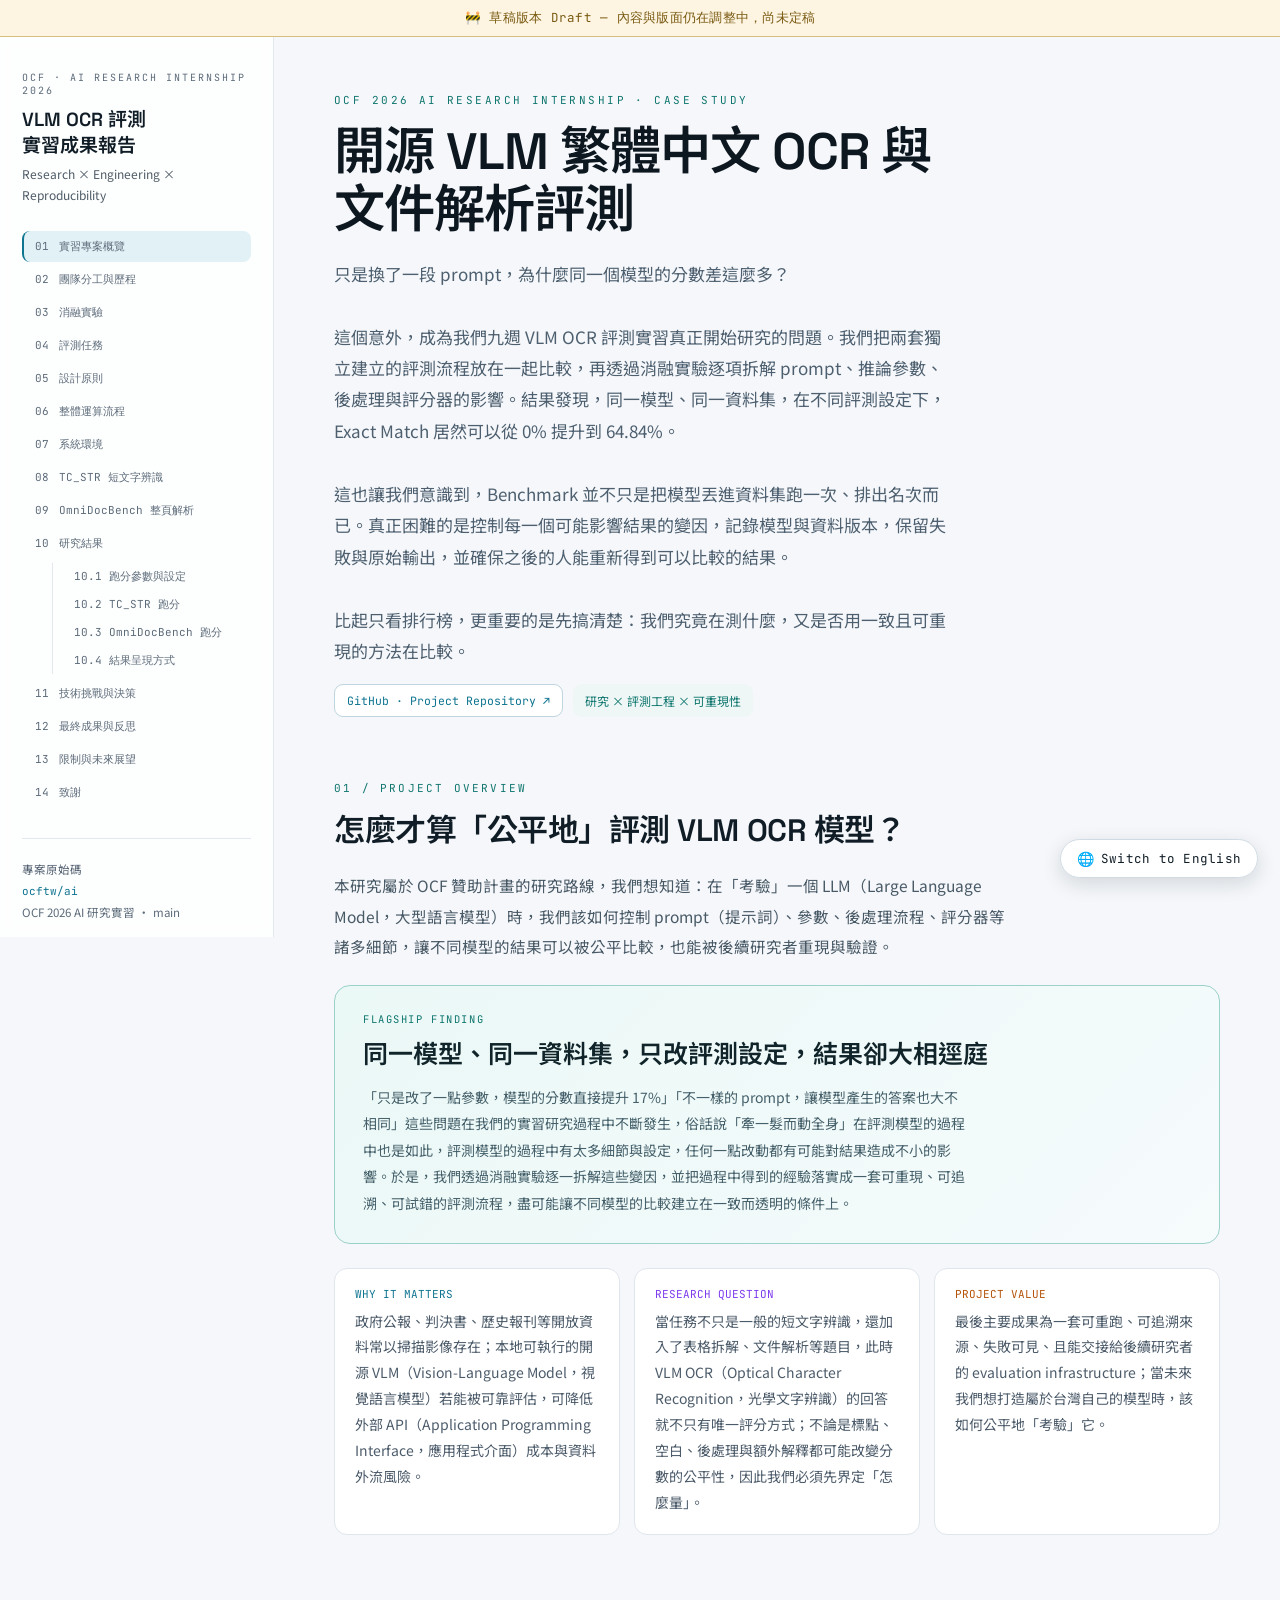
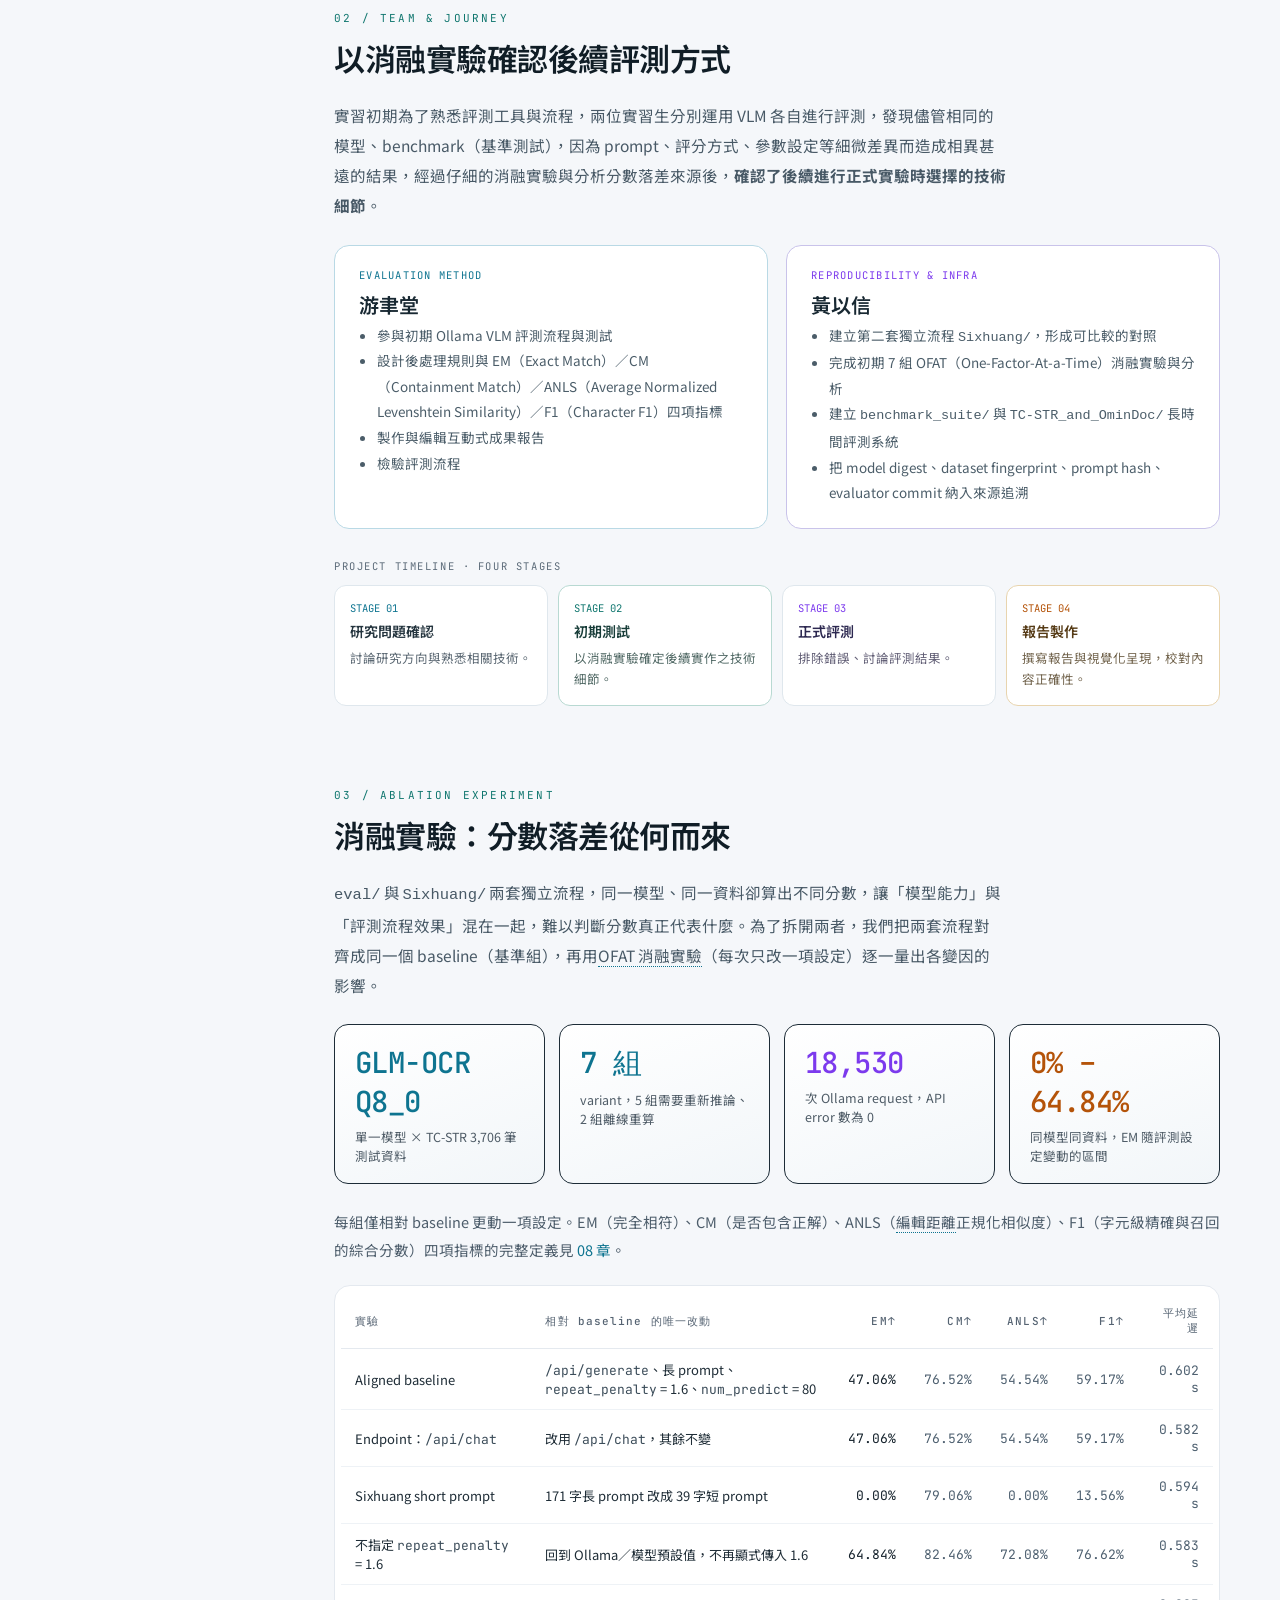
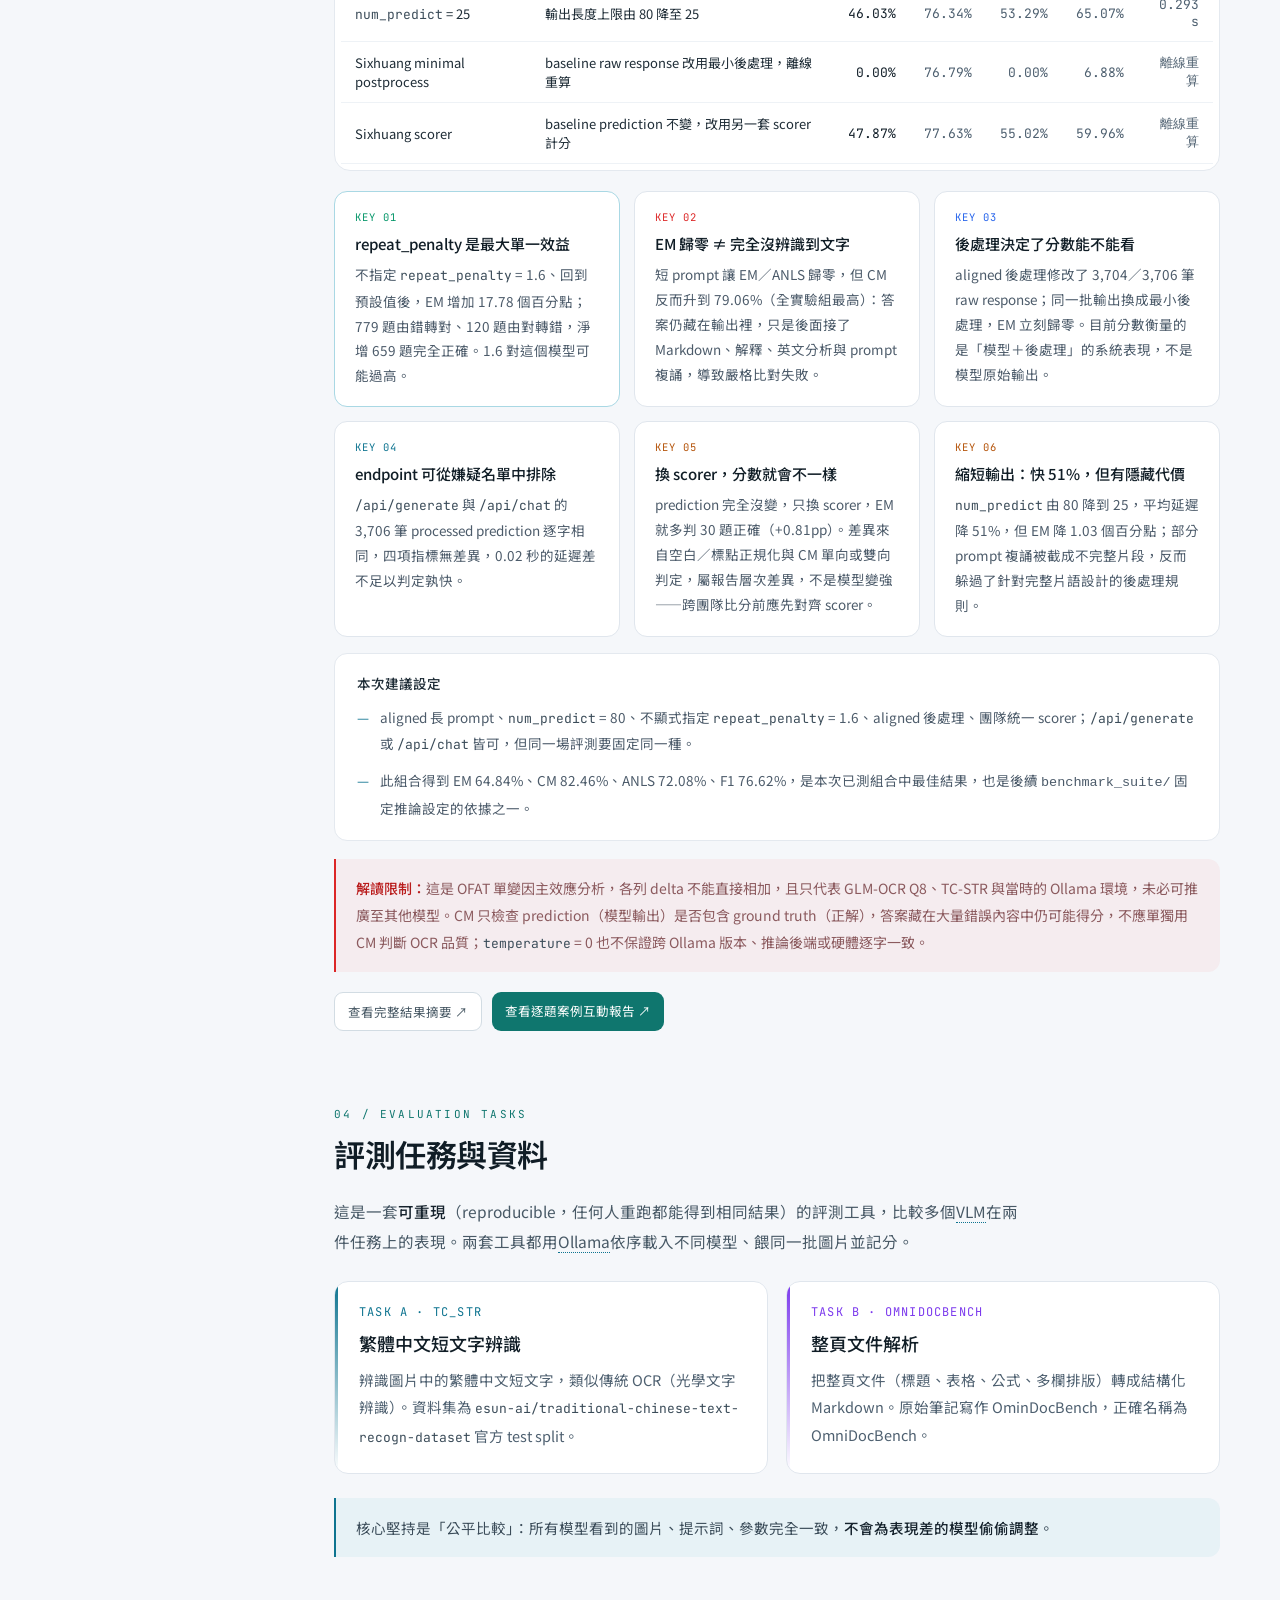
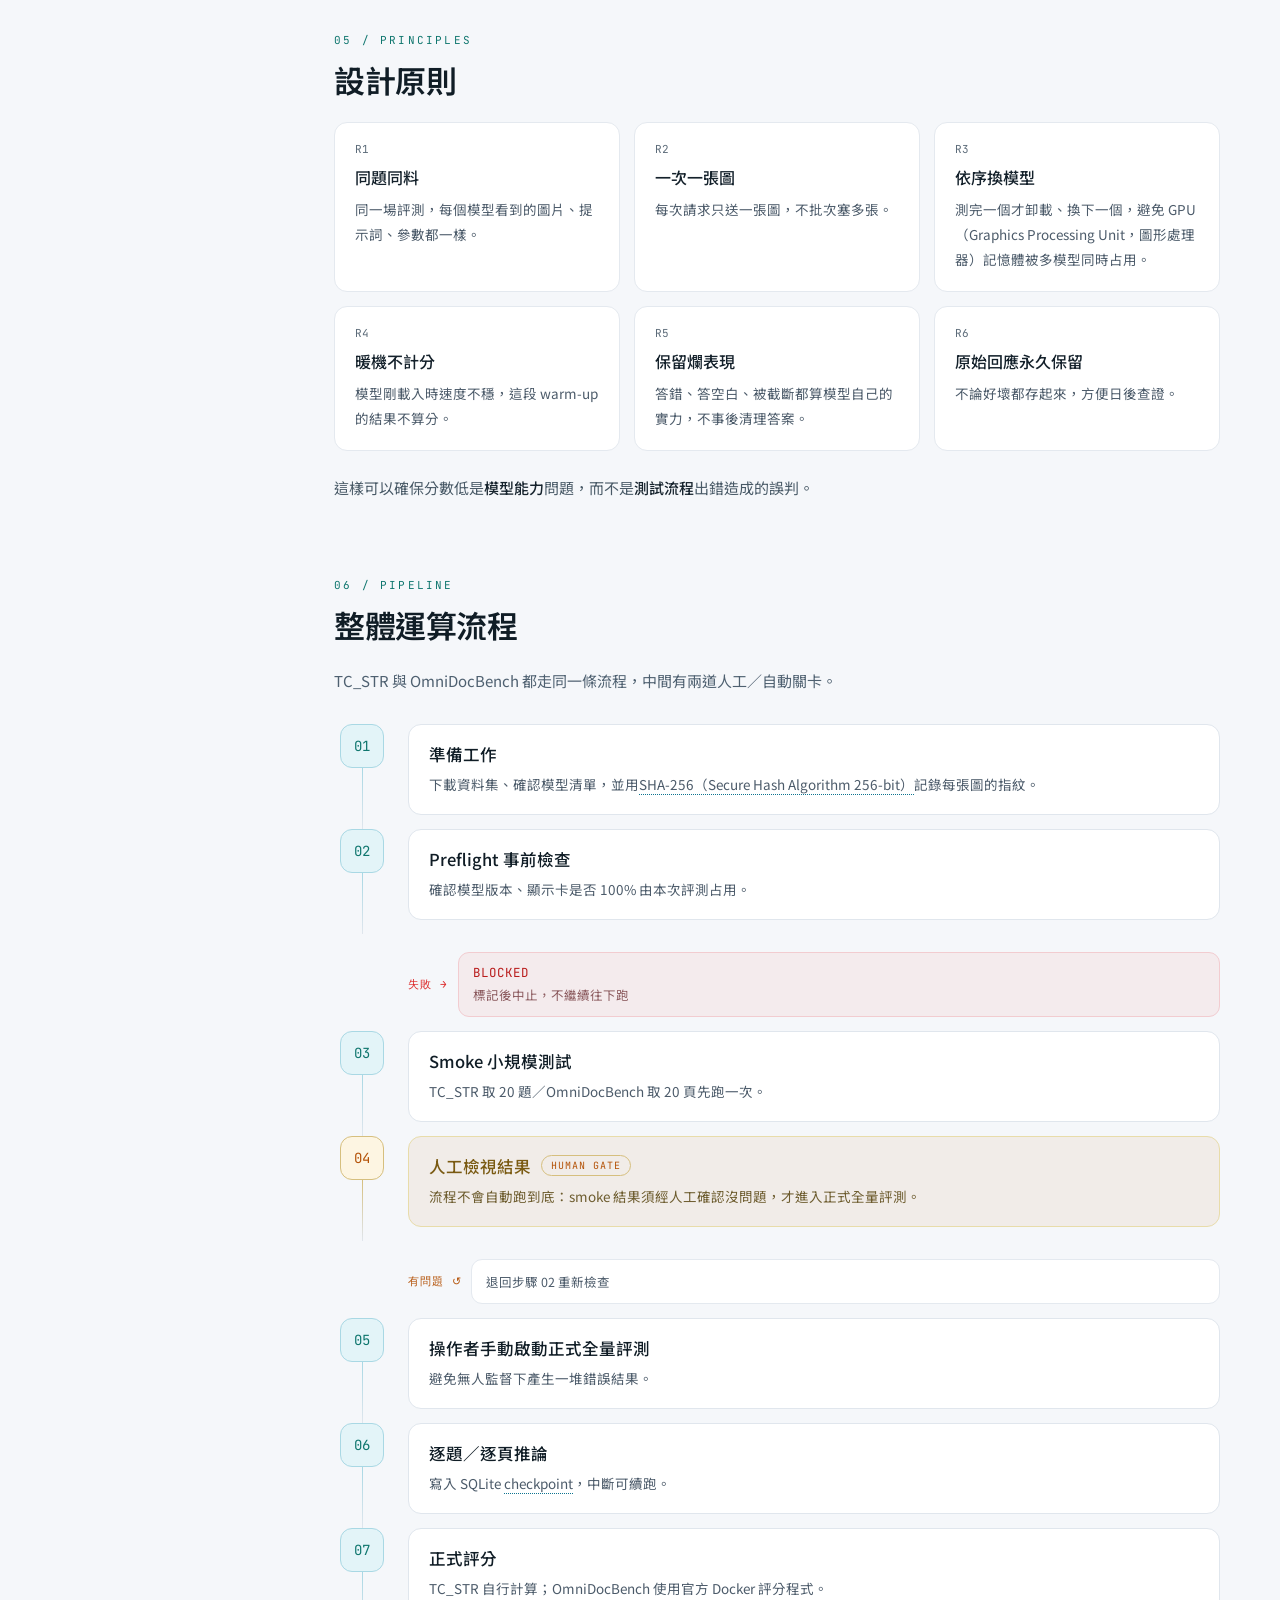
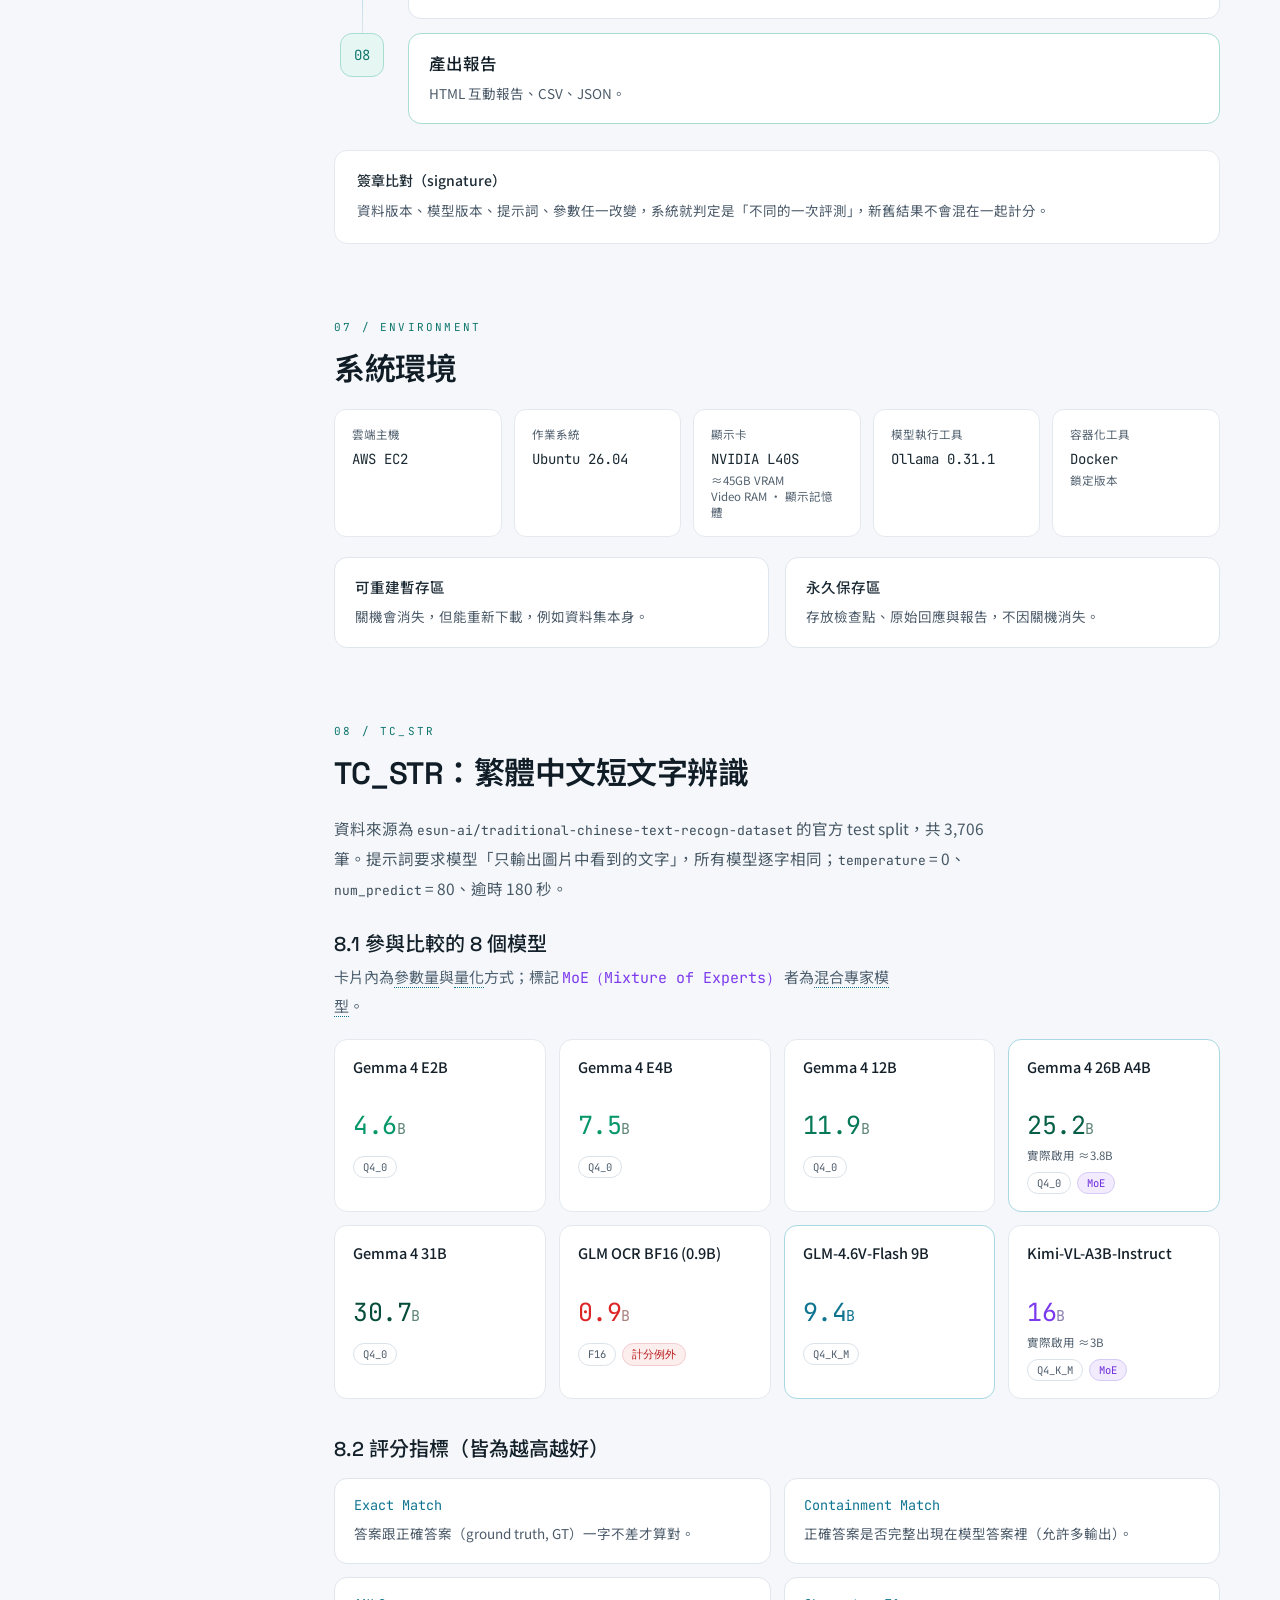
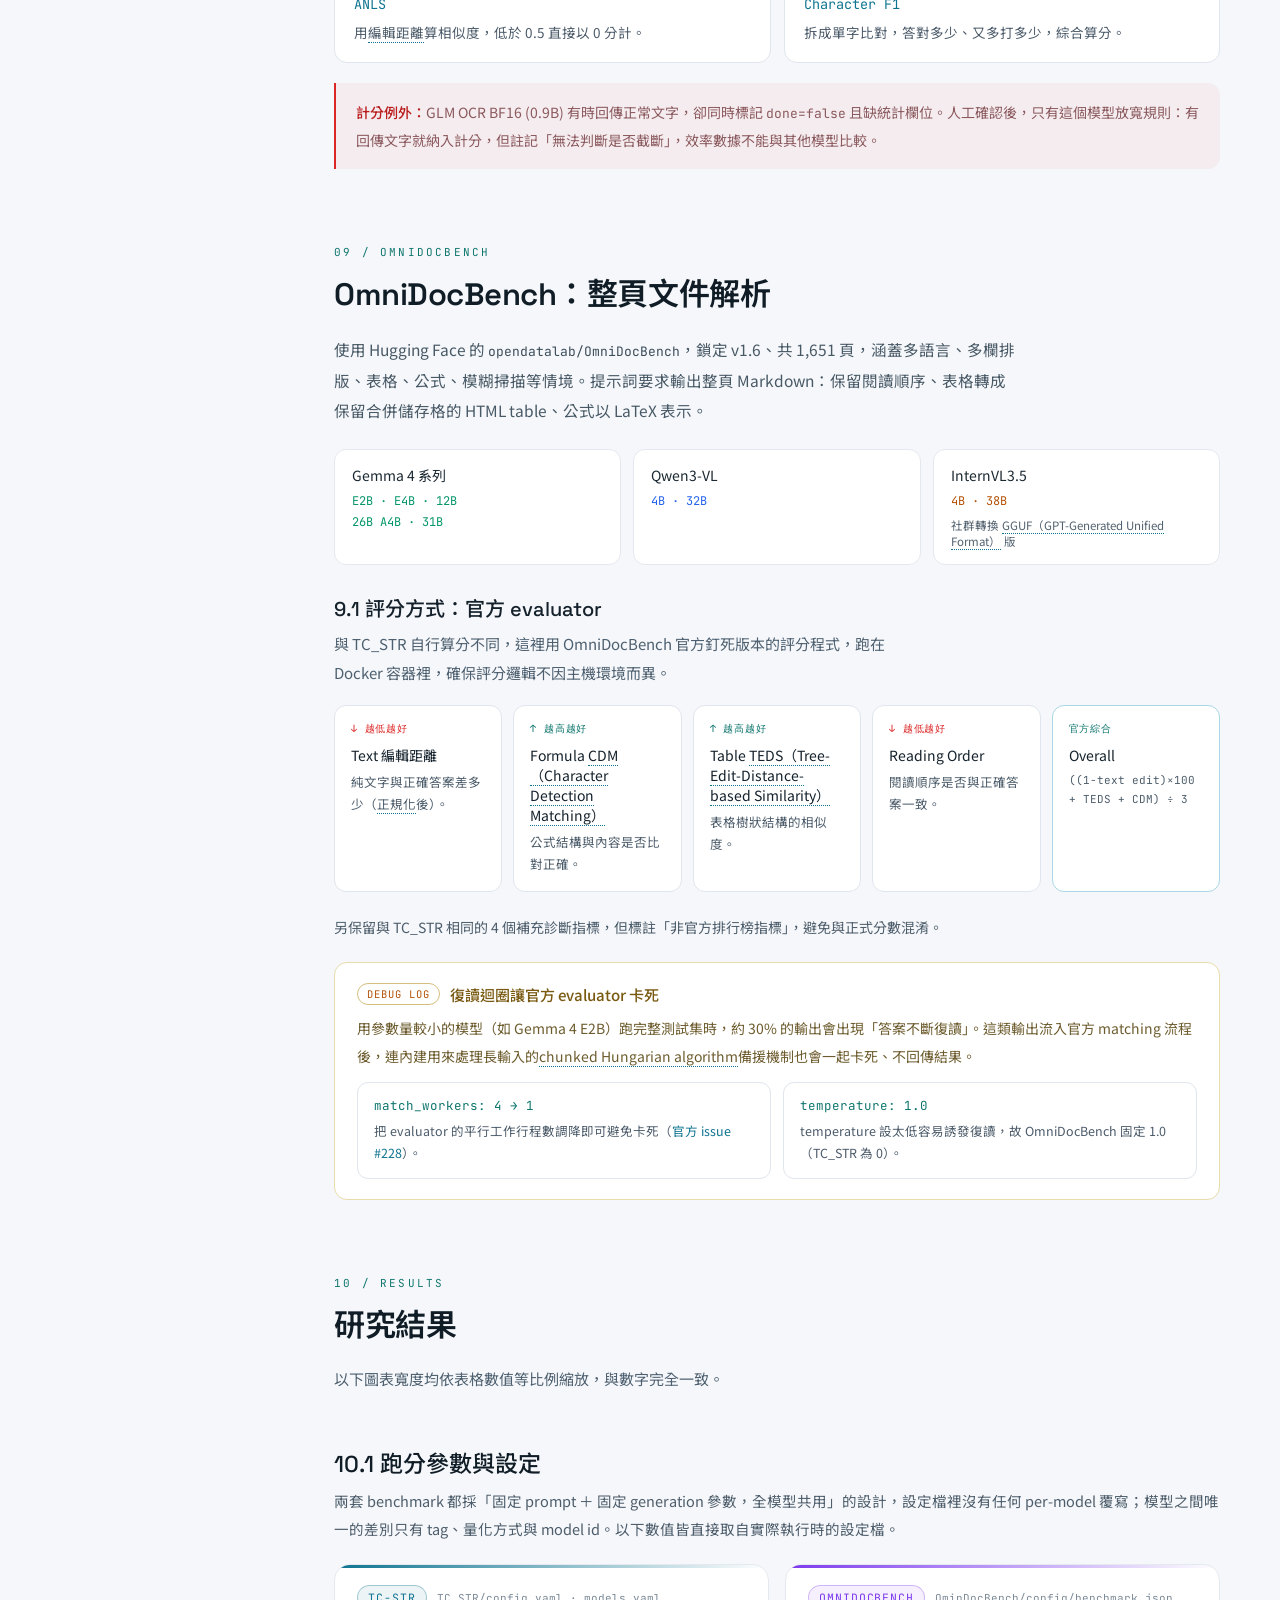
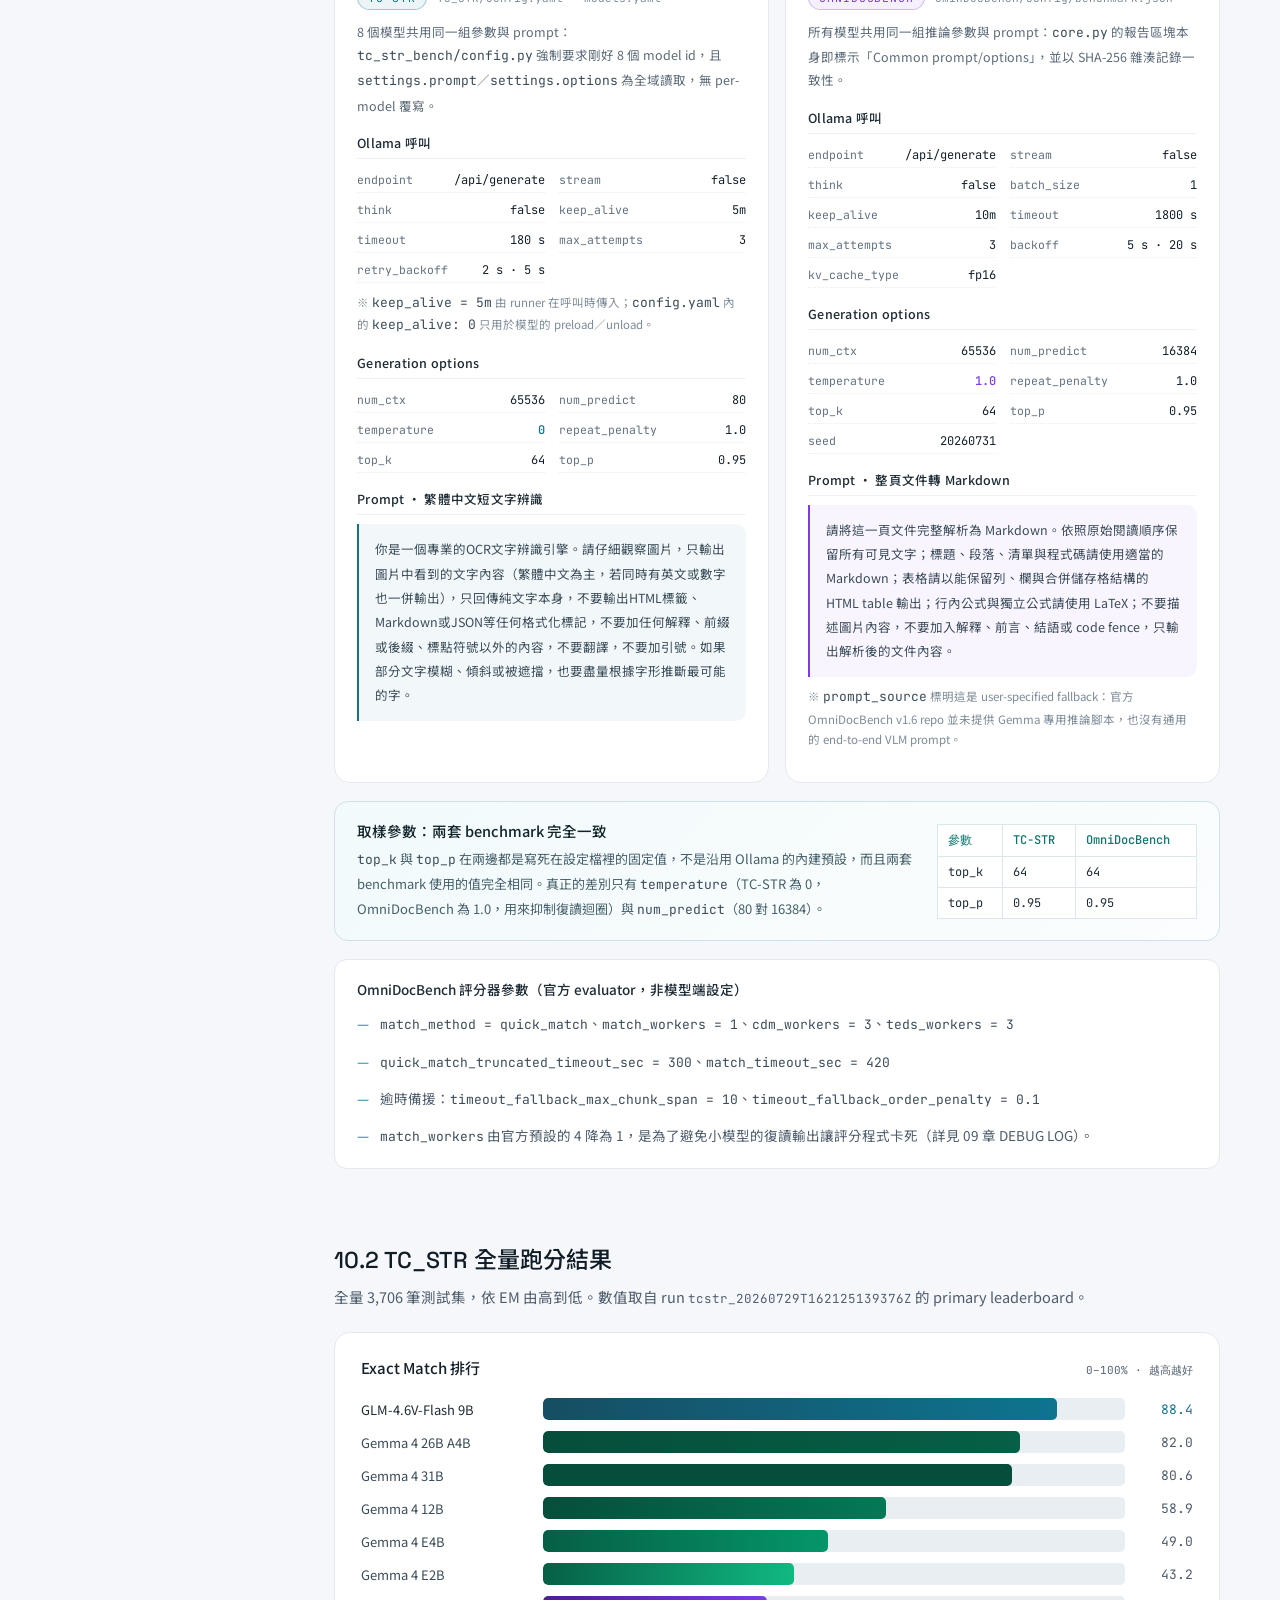
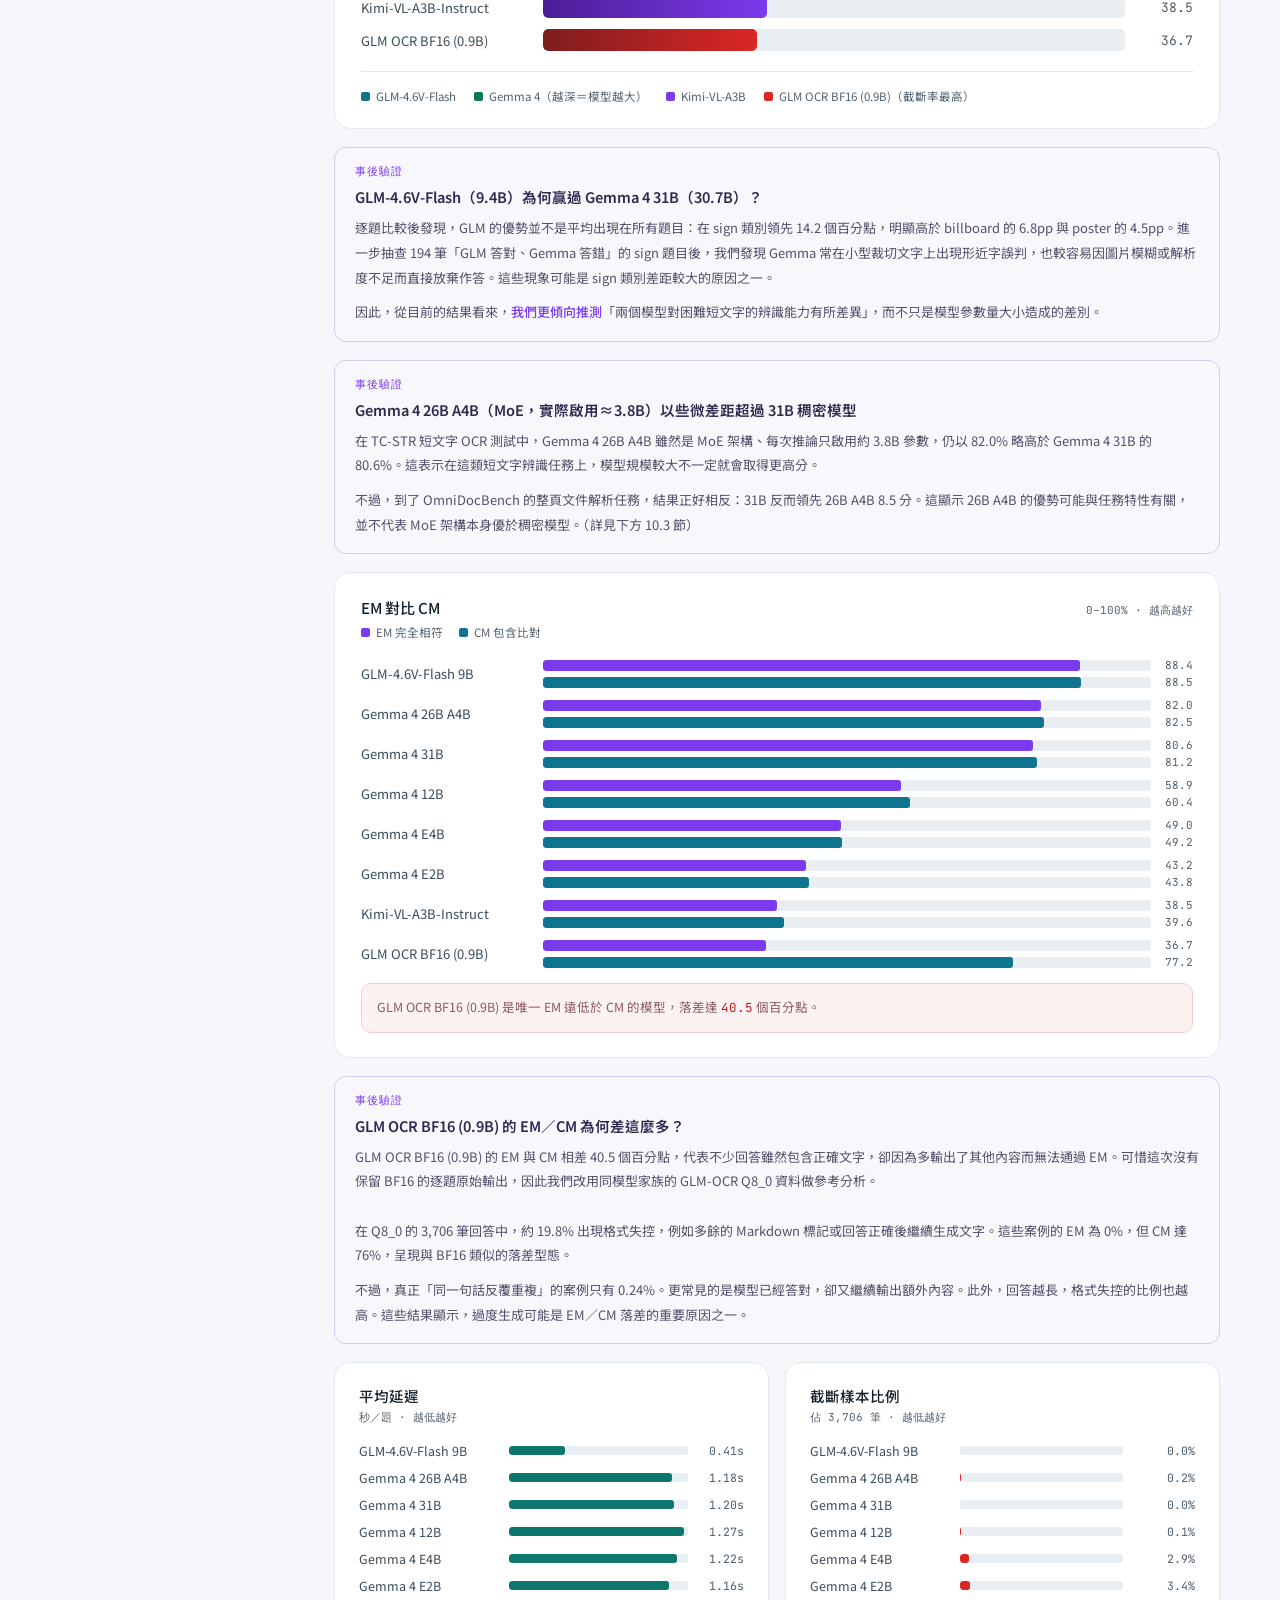
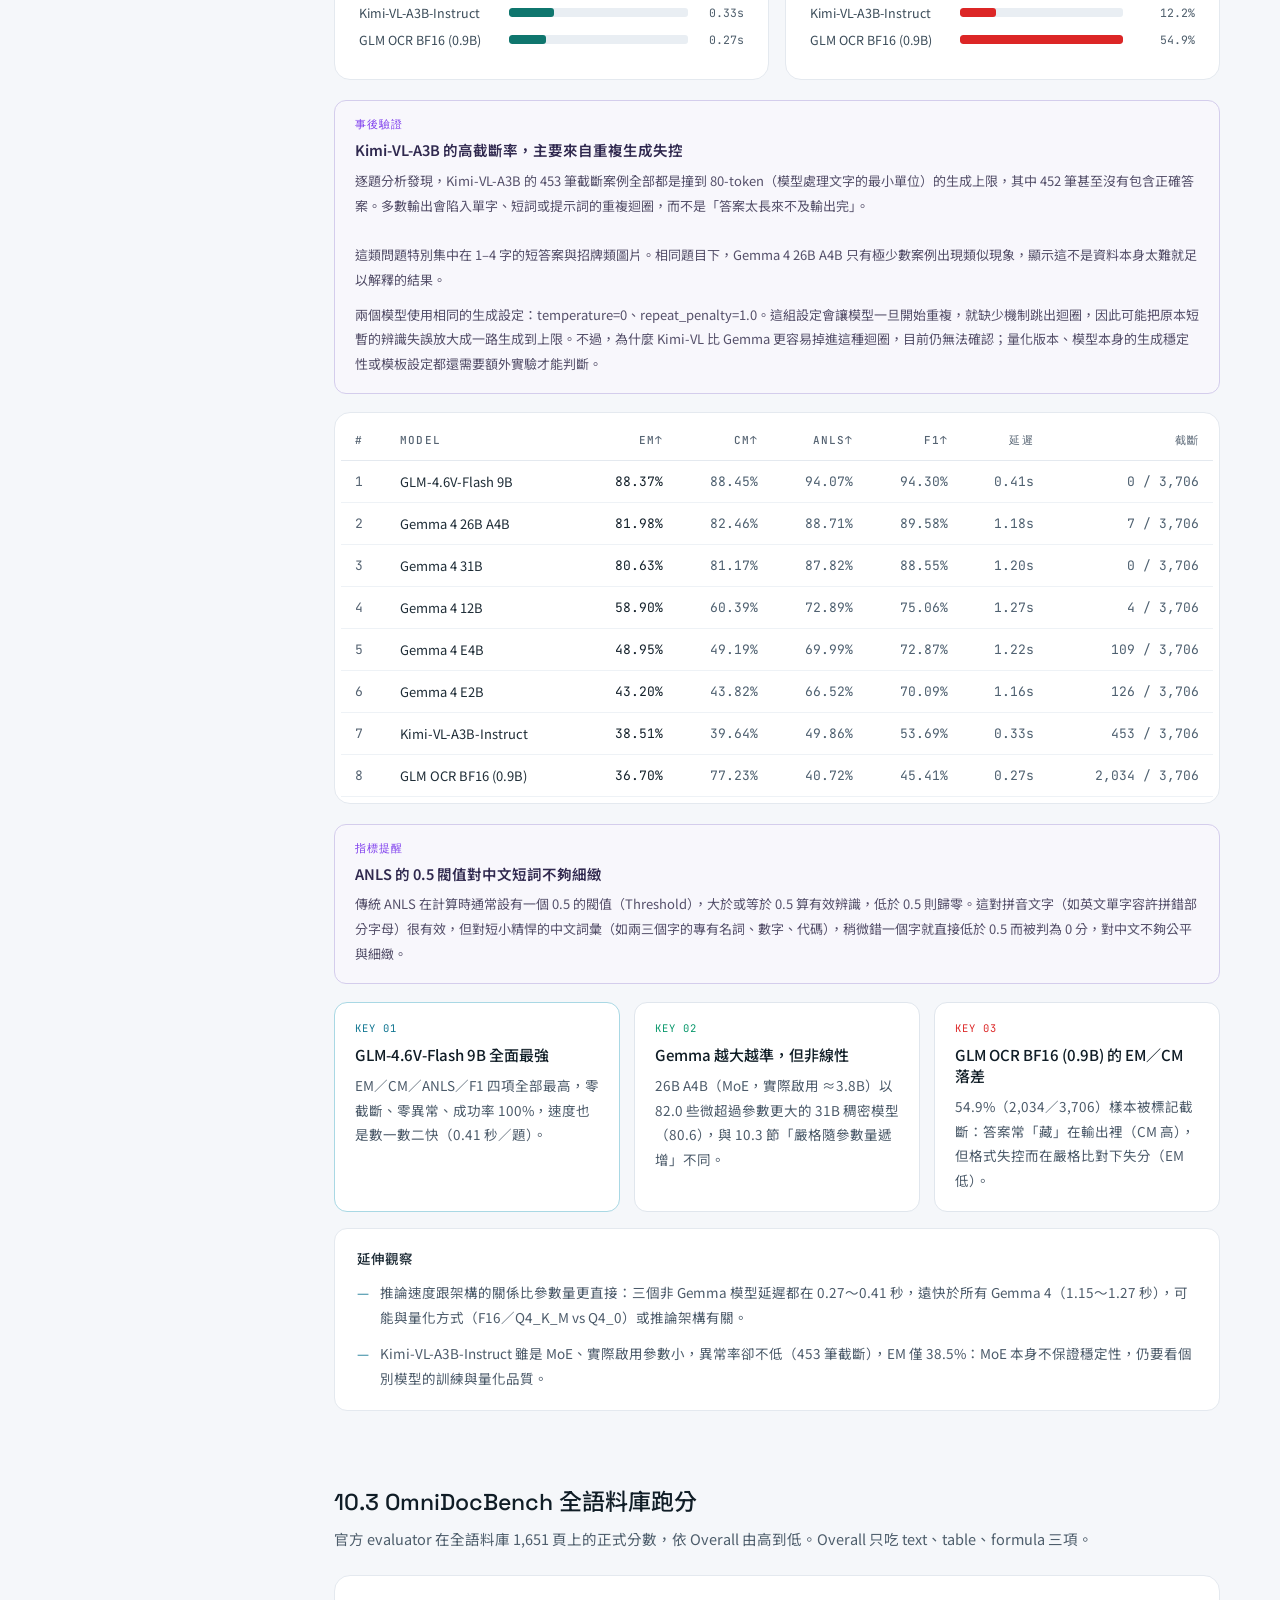
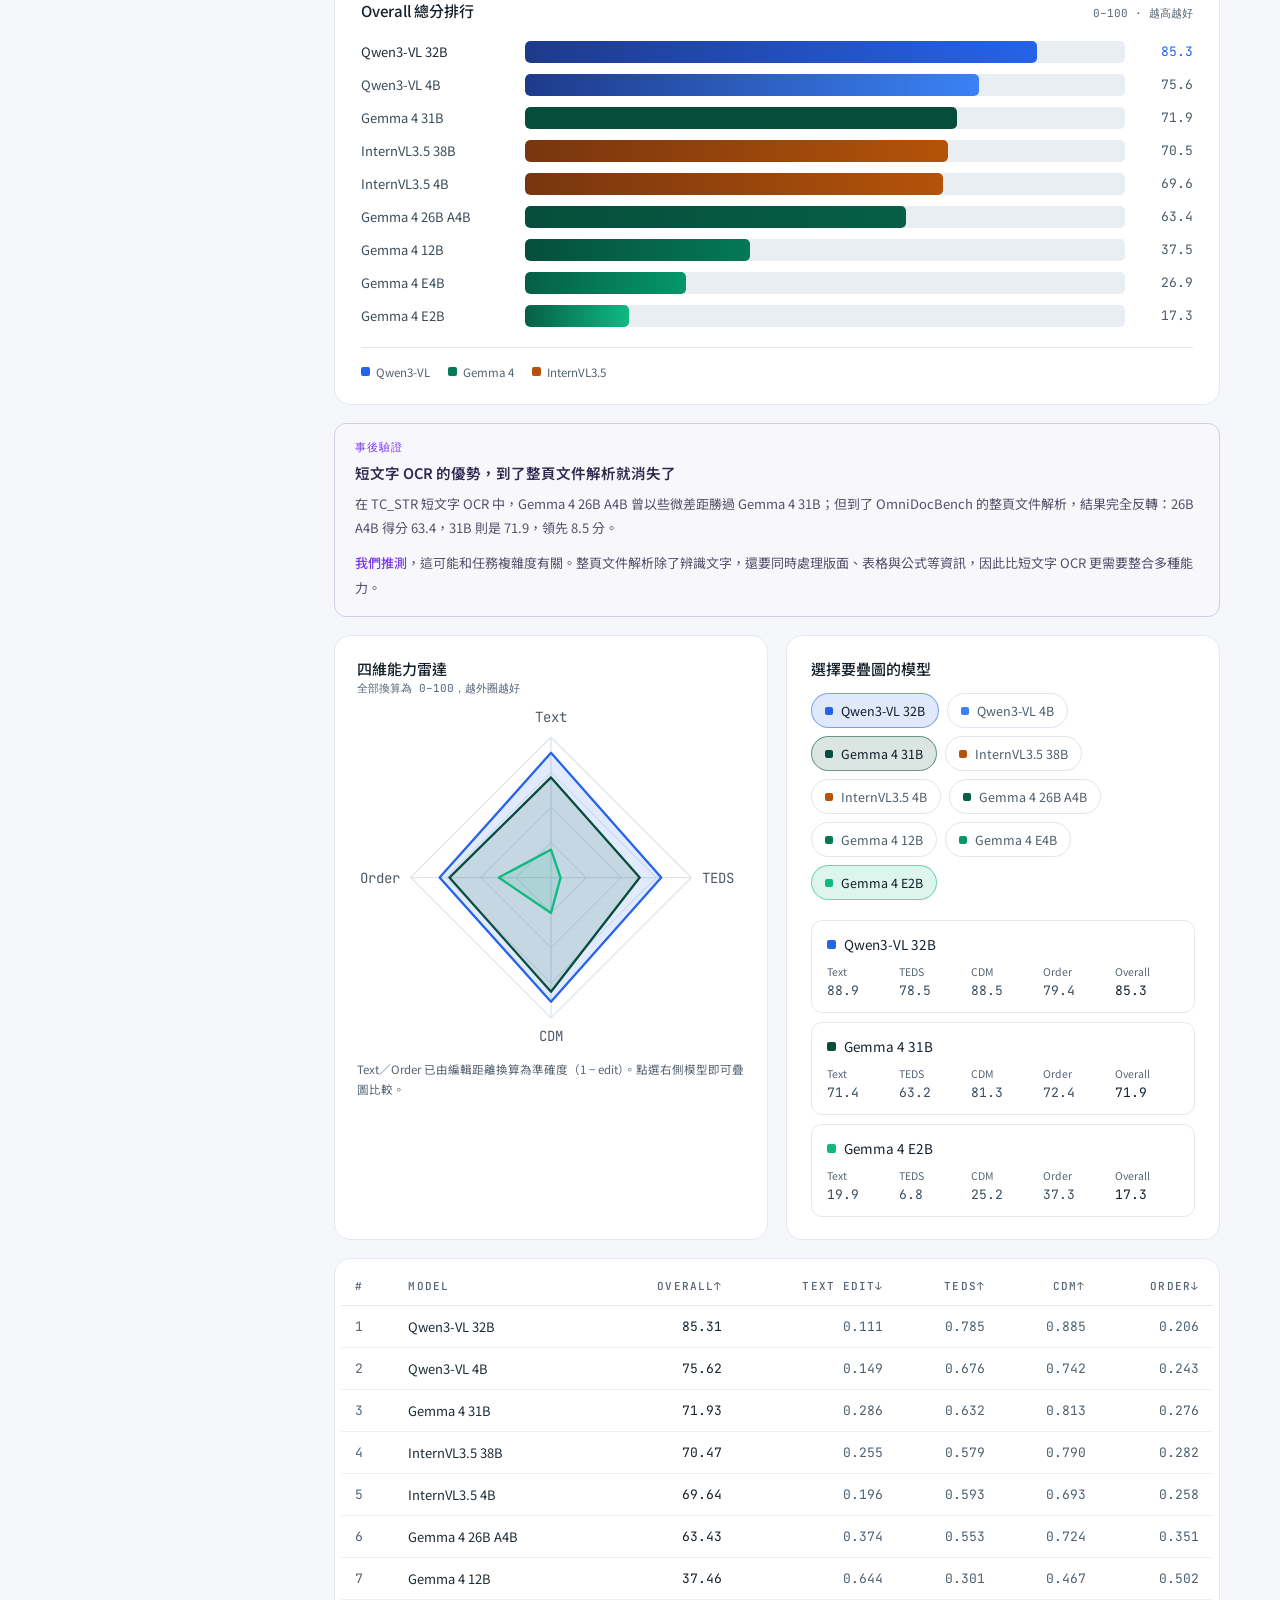
==== commit 8311cda8: "[Draft] Add run-configuration section and refine report metrics wording Add a new subsection at the " ====
--- a/index.html
+++ b/index.html
@@ -42,9 +42,10 @@
       <a class="toc-link" data-toc="omni" href="#omni"><span>09</span><span data-lang="zh">OmniDocBench 整頁解析</span></a>
       <a class="toc-link" data-toc="results" href="#results"><span>10</span><span data-lang="zh">研究結果</span></a>
       <div class="toc-subnav">
-        <a class="toc-link toc-link--sub" data-toc="results-tcstr" href="#results-tcstr"><span data-lang="zh">10.1 TC_STR 跑分</span></a>
-        <a class="toc-link toc-link--sub" data-toc="results-omni" href="#results-omni"><span data-lang="zh">10.2 OmniDocBench 跑分</span></a>
-        <a class="toc-link toc-link--sub" data-toc="results-present" href="#results-present"><span data-lang="zh">10.3 結果呈現方式</span></a>
+        <a class="toc-link toc-link--sub" data-toc="results-config" href="#results-config"><span data-lang="zh">10.1 跑分參數與設定</span></a>
+        <a class="toc-link toc-link--sub" data-toc="results-tcstr" href="#results-tcstr"><span data-lang="zh">10.2 TC_STR 跑分</span></a>
+        <a class="toc-link toc-link--sub" data-toc="results-omni" href="#results-omni"><span data-lang="zh">10.3 OmniDocBench 跑分</span></a>
+        <a class="toc-link toc-link--sub" data-toc="results-present" href="#results-present"><span data-lang="zh">10.4 結果呈現方式</span></a>
       </div>
       <a class="toc-link" data-toc="challenges" href="#challenges"><span>11</span><span data-lang="zh">技術挑戰與決策</span></a>
       <a class="toc-link" data-toc="deliverables" href="#deliverables"><span>12</span><span data-lang="zh">最終成果與反思</span></a>
@@ -60,7 +61,7 @@
       <header class="report-hero">
         <div class="report-hero__eyebrow">OCF 2026 AI RESEARCH INTERNSHIP · CASE STUDY</div>
         <h1 data-lang="zh">開源 VLM 繁體中文 OCR 與文件解析評測</h1>
-        <p class="report-hero__summary" data-lang="zh">這份研究指出：AI benchmark 的分數高，不代表模型實際表現就一定更好。同一個模型，光是換了 prompt、輸出格式或評分方式，分數就可能從 0% 提升到 65%。<br><br>從實測結果來看，小模型有時反而能贏過大模型；面對不同的文件任務，最適合的模型也各不相同。因此企業在挑選 AI 模型時，除了參考排行榜，也要衡量自身的任務需求、成本、延遲，以及可重現的測試結果。</p>
+        <p class="report-hero__summary" data-lang="zh">只是換了一段 prompt，為什麼同一個模型的分數差這麼多？<br><br>這個意外，成為我們九週 VLM OCR 評測實習真正開始研究的問題。我們把兩套獨立建立的評測流程放在一起比較，再透過消融實驗逐項拆解 prompt、推論參數、後處理與評分器的影響。結果發現，同一模型、同一資料集，在不同評測設定下，Exact Match 居然可以從 0% 提升到 64.84%。<br><br>這也讓我們意識到，Benchmark 並不只是把模型丟進資料集跑一次、排出名次而已。真正困難的是控制每一個可能影響結果的變因，記錄模型與資料版本，保留失敗與原始輸出，並確保之後的人能重新得到可以比較的結果。<br><br>比起只看排行榜，更重要的是先搞清楚：我們究竟在測什麼，又是否用一致且可重現的方法在比較。</p>
         <div class="report-hero__actions">
           <a class="button button--outline" href="https://github.com/ocftw/ai">GitHub · Project Repository ↗</a>
           <span class="tag" data-lang="zh">研究 × 評測工程 × 可重現性</span>
@@ -69,29 +70,29 @@
 <section id="project" class="report-section">
 <div class="section-eyebrow">01 / PROJECT OVERVIEW</div>
 <h2 class="section-title" data-lang="zh">怎麼才算「公平地」評測 VLM OCR 模型？</h2>
-<p class="section-lede" data-lang="zh">本研究屬於 OCF 贊助計畫的研究路線，我們想知道：在「考驗」一個 LLM 模型時，我們該如何控制 prompt、參數、後處理流程、評分器等諸多細節，讓不同模型的結果可以被公平比較，也能被後續研究者重現與驗證。</p>
+<p class="section-lede" data-lang="zh">本研究屬於 OCF 贊助計畫的研究路線，我們想知道：在「考驗」一個 LLM（Large Language Model，大型語言模型）時，我們該如何控制 prompt（提示詞）、參數、後處理流程、評分器等諸多細節，讓不同模型的結果可以被公平比較，也能被後續研究者重現與驗證。</p>
 <div class="callout--teal">
 <div class="callout__eyebrow">FLAGSHIP FINDING</div>
 <div class="callout__headline" data-lang="zh">同一模型、同一資料集，只改評測設定，結果卻大相逕庭</div>
 <p class="callout__note" data-lang="zh">「只是改了一點參數，模型的分數直接提升 17%」「不一樣的 prompt，讓模型產生的答案也大不相同」這些問題在我們的實習研究過程中不斷發生，俗話說「牽一髮而動全身」在評測模型的過程中也是如此，評測模型的過程中有太多細節與設定，任何一點改動都有可能對結果造成不小的影響。於是，我們透過消融實驗逐一拆解這些變因，並把過程中得到的經驗落實成一套可重現、可追溯、可試錯的評測流程，盡可能讓不同模型的比較建立在一致而透明的條件上。</p>
 </div>
 <div class="context-grid">
-<div class="context-card"><div class="eyebrow-label--cyan">WHY IT MATTERS</div><div class="context-card__body" data-lang="zh">政府公報、判決書、歷史報刊等開放資料常以掃描影像存在；本地可執行的開源 VLM 若能被可靠評估，可降低外部 API 成本與資料外流風險。</div></div>
-<div class="context-card"><div class="eyebrow-label--violet">RESEARCH QUESTION</div><div class="context-card__body" data-lang="zh">當任務不只是一般的短文字辨識，還加入了表格拆解、文件解析等題目，此時 VLM OCR 的回答就不只有唯一評分方式；不論是標點、空白、後處理與額外解釋都可能改變分數的公平性，因此我們必須先界定「怎麼量」。</div></div>
+<div class="context-card"><div class="eyebrow-label--cyan">WHY IT MATTERS</div><div class="context-card__body" data-lang="zh">政府公報、判決書、歷史報刊等開放資料常以掃描影像存在；本地可執行的開源 VLM（Vision-Language Model，視覺語言模型）若能被可靠評估，可降低外部 API（Application Programming Interface，應用程式介面）成本與資料外流風險。</div></div>
+<div class="context-card"><div class="eyebrow-label--violet">RESEARCH QUESTION</div><div class="context-card__body" data-lang="zh">當任務不只是一般的短文字辨識，還加入了表格拆解、文件解析等題目，此時 VLM OCR（Optical Character Recognition，光學文字辨識）的回答就不只有唯一評分方式；不論是標點、空白、後處理與額外解釋都可能改變分數的公平性，因此我們必須先界定「怎麼量」。</div></div>
 <div class="context-card"><div class="eyebrow-label--amber">PROJECT VALUE</div><div class="context-card__body" data-lang="zh">最後主要成果為一套可重跑、可追溯來源、失敗可見、且能交接給後續研究者的 evaluation infrastructure；當未來我們想打造屬於台灣自己的模型時，該如何公平地「考驗」它。</div></div>
 </div>
 </section>
 <section id="journey" class="report-section">
 <div class="section-eyebrow">02 / TEAM &amp; JOURNEY</div>
 <h2 class="section-title" data-lang="zh">以消融實驗確認後續評測方式</h2>
-<p class="section-lede" data-lang="zh">實習初期為了熟悉評測工具與流程，兩位實習生分別運用 VLM 各自進行評測，發現儘管相同的模型、benchmark，因為 prompt、評分方式、參數設定等細微差異而造成相異甚遠的結果，經過仔細的消融實驗與分析分數落差來源後，<strong>確認了後續進行正式實驗時選擇的技術細節</strong>。</p>
+<p class="section-lede" data-lang="zh">實習初期為了熟悉評測工具與流程，兩位實習生分別運用 VLM 各自進行評測，發現儘管相同的模型、benchmark（基準測試），因為 prompt、評分方式、參數設定等細微差異而造成相異甚遠的結果，經過仔細的消融實驗與分析分數落差來源後，<strong>確認了後續進行正式實驗時選擇的技術細節</strong>。</p>
 <div class="people-grid">
 <div class="person-card--method">
 <div class="person-card__label--method">EVALUATION METHOD</div>
 <div class="person-card__name">游聿堂</div>
 <ul class="person-card__list" data-lang="zh">
 <li>參與初期 Ollama VLM 評測流程與測試</li>
-<li>設計後處理規則與 EM／CM／ANLS／F1 四項指標</li>
+<li>設計後處理規則與 EM（Exact Match）／CM（Containment Match）／ANLS（Average Normalized Levenshtein Similarity）／F1（Character F1）四項指標</li>
 <li>製作與編輯互動式成果報告</li>
 <li>檢驗評測流程</li>
 </ul>
@@ -101,7 +102,7 @@
 <div class="person-card__name">黃以信</div>
 <ul class="person-card__list" data-lang="zh">
 <li>建立第二套獨立流程 <code>Sixhuang/</code>，形成可比較的對照</li>
-<li>完成初期 7 組 OFAT 消融實驗與分析</li>
+<li>完成初期 7 組 OFAT（One-Factor-At-a-Time）消融實驗與分析</li>
 <li>建立 <code>benchmark_suite/</code> 與 <code>TC-STR_and_OminDoc/</code> 長時間評測系統</li>
 <li>把 model digest、dataset fingerprint、prompt hash、evaluator commit 納入來源追溯</li>
 </ul>
@@ -118,7 +119,7 @@
 <section id="ablation" class="report-section">
 <div class="section-eyebrow">03 / ABLATION EXPERIMENT</div>
 <h2 class="section-title" data-lang="zh">消融實驗：分數落差從何而來</h2>
-<p class="section-lede" data-lang="zh"><code>eval/</code> 與 <code>Sixhuang/</code> 兩套獨立流程，同一模型、同一資料卻算出不同分數，讓「模型能力」與「評測流程效果」混在一起，難以判斷分數真正代表什麼。為了拆開兩者，我們把兩套流程對齊成同一個 baseline，再用<span class="term" title="One-Factor-At-a-Time：每次只改一項設定，其餘維持不變，藉此量出該變因單獨造成的主效應；缺點是無法捕捉變因之間的交互作用。">OFAT 消融實驗</span>（每次只改一項設定）逐一量出各變因的影響。</p>
+<p class="section-lede" data-lang="zh"><code>eval/</code> 與 <code>Sixhuang/</code> 兩套獨立流程，同一模型、同一資料卻算出不同分數，讓「模型能力」與「評測流程效果」混在一起，難以判斷分數真正代表什麼。為了拆開兩者，我們把兩套流程對齊成同一個 baseline（基準組），再用<span class="term" title="One-Factor-At-a-Time：每次只改一項設定，其餘維持不變，藉此量出該變因單獨造成的主效應；缺點是無法捕捉變因之間的交互作用。">OFAT 消融實驗</span>（每次只改一項設定）逐一量出各變因的影響。</p>
 <div class="stats-grid">
 <div class="stat-card"><div class="stat-card__value">GLM-OCR Q8_0</div><div class="stat-card__label" data-lang="zh">單一模型 × TC-STR 3,706 筆測試資料</div></div>
 <div class="stat-card"><div class="stat-card__value">7 組</div><div class="stat-card__label" data-lang="zh">variant，5 組需要重新推論、2 組離線重算</div></div>
@@ -246,7 +247,7 @@
 </div>
 </div>
 <div class="callout--danger" data-lang="zh">
-<strong class="text-emphasis--danger">解讀限制：</strong>這是 OFAT 單變因主效應分析，各列 delta 不能直接相加，且只代表 GLM-OCR Q8、TC-STR 與當時的 Ollama 環境，未必可推廣至其他模型。CM 只檢查 prediction 是否包含 ground truth，答案藏在大量錯誤內容中仍可能得分，不應單獨用 CM 判斷 OCR 品質；<span class="mono-value">temperature</span> = 0 也不保證跨 Ollama 版本、推論後端或硬體逐字一致。
+<strong class="text-emphasis--danger">解讀限制：</strong>這是 OFAT 單變因主效應分析，各列 delta 不能直接相加，且只代表 GLM-OCR Q8、TC-STR 與當時的 Ollama 環境，未必可推廣至其他模型。CM 只檢查 prediction（模型輸出）是否包含 ground truth（正解），答案藏在大量錯誤內容中仍可能得分，不應單獨用 CM 判斷 OCR 品質；<span class="mono-value">temperature</span> = 0 也不保證跨 Ollama 版本、推論後端或硬體逐字一致。
       </div>
 <div class="deliverables__links" data-lang="zh">
 <a href="https://github.com/ocftw/ai/blob/main/ablation_experiment/RESULTS.md" class="link-button--outline">查看完整結果摘要 ↗</a>
@@ -290,7 +291,7 @@
 <div class="info-card">
 <div class="principle-card__index">R3</div>
 <div class="principle-card__title" data-lang="zh">依序換模型</div>
-<div class="principle-card__desc" data-lang="zh">測完一個才卸載、換下一個，避免 GPU 記憶體被多模型同時占用。</div>
+<div class="principle-card__desc" data-lang="zh">測完一個才卸載、換下一個，避免 GPU（Graphics Processing Unit，圖形處理器）記憶體被多模型同時占用。</div>
 </div>
 <div class="info-card">
 <div class="principle-card__index">R4</div>
@@ -322,7 +323,7 @@
 </div>
 <div class="pipeline-step__card">
 <div class="pipeline-step__title" data-lang="zh">準備工作</div>
-<div class="principle-card__desc" data-lang="zh">下載資料集、確認模型清單，並用<span class="term" title="一種雜湊演算法，把檔案內容轉成不重複的「指紋碼」；用來確認重跑時使用的是同一份圖片資料。">SHA-256</span>記錄每張圖的指紋。</div>
+<div class="principle-card__desc" data-lang="zh">下載資料集、確認模型清單，並用<span class="term" title="一種雜湊演算法，把檔案內容轉成不重複的「指紋碼」；用來確認重跑時使用的是同一份圖片資料。">SHA-256（Secure Hash Algorithm 256-bit）</span>記錄每張圖的指紋。</div>
 </div>
 </div>
 <div class="pipeline-step">
@@ -429,7 +430,7 @@
 <div class="env-card">
 <div class="env-card__label" data-lang="zh">顯示卡</div>
 <div class="env-card__value">NVIDIA L40S</div>
-<div class="env-card__note">≈45GB VRAM</div>
+<div class="env-card__note">≈45GB VRAM<br>Video RAM · 顯示記憶體</div>
 </div>
 <div class="env-card">
 <div class="env-card__label" data-lang="zh">模型執行工具</div>
@@ -456,8 +457,8 @@
 <div class="section-eyebrow">08 / TC_STR</div>
 <h2 class="section-title" data-lang="zh">TC_STR：繁體中文短文字辨識</h2>
 <p class="section-lede" data-lang="zh">資料來源為 <span class="mono-value">esun-ai/traditional-chinese-text-recogn-dataset</span> 的官方 test split，共 3,706 筆。提示詞要求模型「只輸出圖片中看到的文字」，所有模型逐字相同；<span class="mono-value">temperature</span> = 0、<span class="mono-value">num_predict</span> = 80、逾時 180 秒。</p>
-<h3 class="subsection-heading" data-lang="zh">5.1 參與比較的 8 個模型</h3>
-<p class="subsection-lede" data-lang="zh">卡片內為<span class="term" title="模型內部可調整的數字量。概念上越多通常代表模型懂得越多，但也更耗運算資源與顯示記憶體。">參數量</span>與<span class="term" title="把模型內部數字從高精度壓縮成低精度（如 Q4 約壓到 4-bit），檔案變小、更省顯示記憶體，但可能犧牲一點準確度。">量化</span>方式；標記 <span class="mono-emphasis--violet">MoE</span> 者為<span class="term" title="MoE（Mixture of Experts）：總參數量很大，但每次只啟用其中一小部分「專家」，實際耗費的運算資源比總參數量小很多。A3B／A4B 的命名即代表實際啟用約 3B／4B。">混合專家模型</span>。</p>
+<h3 class="subsection-heading" data-lang="zh">8.1 參與比較的 8 個模型</h3>
+<p class="subsection-lede" data-lang="zh">卡片內為<span class="term" title="模型內部可調整的數字量。概念上越多通常代表模型懂得越多，但也更耗運算資源與顯示記憶體。">參數量</span>與<span class="term" title="把模型內部數字從高精度壓縮成低精度（如 Q4 約壓到 4-bit），檔案變小、更省顯示記憶體，但可能犧牲一點準確度。">量化</span>方式；標記 <span class="mono-emphasis--violet">MoE（Mixture of Experts）</span> 者為<span class="term" title="MoE（Mixture of Experts）：總參數量很大，但每次只啟用其中一小部分「專家」，實際耗費的運算資源比總參數量小很多。A3B／A4B 的命名即代表實際啟用約 3B／4B。">混合專家模型</span>。</p>
 <div class="model-card-grid">
 <div class="info-card info-card--compact">
 <div class="model-card__name">Gemma 4 E2B</div>
@@ -486,8 +487,8 @@
 <div class="model-card__badges"><span class="model-card__badge">Q4_0</span></div>
 </div>
 <div class="info-card info-card--compact">
-<div class="model-card__name">GLM OCR BF16</div>
-<div class="model-card__params" style="--accent:var(--accent-danger)">1.1<span class="model-card__params-unit" style="--accent:#a8807f">B</span></div>
+<div class="model-card__name">GLM OCR BF16 (0.9B)</div>
+<div class="model-card__params" style="--accent:var(--accent-danger)">0.9<span class="model-card__params-unit" style="--accent:#a8807f">B</span></div>
 <div class="model-card__badges"><span class="model-card__badge">F16</span><span class="model-card__badge--exception" data-lang="zh">計分例外</span></div>
 </div>
 <div class="model-card--highlighted">
@@ -502,7 +503,7 @@
 <div class="model-card__badges--tight"><span class="model-card__badge">Q4_K_M</span><span class="model-card__badge--moe">MoE</span></div>
 </div>
 </div>
-<h3 class="subsection-heading--spaced" data-lang="zh">5.2 評分指標（皆為越高越好）</h3>
+<h3 class="subsection-heading--spaced" data-lang="zh">8.2 評分指標（皆為越高越好）</h3>
 <div class="metric-grid">
 <div class="metric-card">
 <div class="metric-card__title">Exact Match</div>
@@ -522,7 +523,7 @@
 </div>
 </div>
 <div class="callout--danger" data-lang="zh">
-<strong class="text-emphasis--danger">計分例外：</strong>GLM OCR BF16 有時回傳正常文字，卻同時標記 <span class="mono-inline">done=false</span> 且缺統計欄位。人工確認後，只有這個模型放寬規則：有回傳文字就納入計分，但註記「無法判斷是否截斷」，效率數據不能與其他模型比較。
+<strong class="text-emphasis--danger">計分例外：</strong>GLM OCR BF16 (0.9B) 有時回傳正常文字，卻同時標記 <span class="mono-inline">done=false</span> 且缺統計欄位。人工確認後，只有這個模型放寬規則：有回傳文字就納入計分，但註記「無法判斷是否截斷」，效率數據不能與其他模型比較。
       </div>
 </section>
 <section id="omni" class="report-section">
@@ -532,9 +533,9 @@
 <div class="model-group-grid">
 <div class="model-group-card"><div class="model-group-card__name" data-lang="zh">Gemma 4 系列</div><div class="model-group-card__variants">E2B · E4B · 12B<br/>26B A4B · 31B</div></div>
 <div class="model-group-card"><div class="model-group-card__name">Qwen3-VL</div><div class="model-group-card__variants--blue">4B · 32B</div></div>
-<div class="model-group-card"><div class="model-group-card__name">InternVL3.5</div><div class="model-group-card__variants--amber">4B · 38B</div><div class="model-card__params-note" data-lang="zh">社群轉換 <span class="term" title="常見的本機端模型檔案格式。InternVL3.5 因官方 Ollama 模型庫未收錄，採用社群自行轉換的 GGUF 量化版本。">GGUF</span> 版</div></div>
-</div>
-<h3 class="subsection-heading--divider" data-lang="zh">6.1 評分方式：官方 evaluator</h3>
+<div class="model-group-card"><div class="model-group-card__name">InternVL3.5</div><div class="model-group-card__variants--amber">4B · 38B</div><div class="model-card__params-note" data-lang="zh">社群轉換 <span class="term" title="常見的本機端模型檔案格式。InternVL3.5 因官方 Ollama 模型庫未收錄，採用社群自行轉換的 GGUF 量化版本。">GGUF（GPT-Generated Unified Format）</span> 版</div></div>
+</div>
+<h3 class="subsection-heading--divider" data-lang="zh">9.1 評分方式：官方 evaluator</h3>
 <p class="subsection-lede" data-lang="zh">與 TC_STR 自行算分不同，這裡用 OmniDocBench 官方釘死版本的評分程式，跑在 Docker 容器裡，確保評分邏輯不因主機環境而異。</p>
 <div class="metric-grid--omni">
 <div class="omni-metric-card">
@@ -544,12 +545,12 @@
 </div>
 <div class="omni-metric-card">
 <div class="omni-metric-card__direction--good" data-lang="zh">↑ 越高越好</div>
-<div class="omni-metric-card__title" data-lang="zh">Formula <span class="term" title="Character Detection Matching：判斷輸出的 LaTeX 公式在結構與符號內容上是否與正確答案相符的指標。">CDM</span></div>
+<div class="omni-metric-card__title" data-lang="zh">Formula <span class="term" title="Character Detection Matching：判斷輸出的 LaTeX 公式在結構與符號內容上是否與正確答案相符的指標。">CDM（Character Detection Matching）</span></div>
 <div class="omni-metric-card__desc" data-lang="zh">公式結構與內容是否比對正確。</div>
 </div>
 <div class="omni-metric-card">
 <div class="omni-metric-card__direction--good" data-lang="zh">↑ 越高越好</div>
-<div class="omni-metric-card__title" data-lang="zh">Table <span class="term" title="Tree-Edit-Distance-based Similarity：把表格視為樹狀結構後計算相似度，同時看儲存格內容與列欄／合併結構是否正確。">TEDS</span></div>
+<div class="omni-metric-card__title" data-lang="zh">Table <span class="term" title="Tree-Edit-Distance-based Similarity：把表格視為樹狀結構後計算相似度，同時看儲存格內容與列欄／合併結構是否正確。">TEDS（Tree-Edit-Distance-based Similarity）</span></div>
 <div class="omni-metric-card__desc" data-lang="zh">表格樹狀結構的相似度。</div>
 </div>
 <div class="omni-metric-card">
@@ -587,8 +588,109 @@
 <h2 class="section-title" data-lang="zh">研究結果</h2>
 <p class="omni-results-lede" data-lang="zh">以下圖表寬度均依表格數值等比例縮放，與數字完全一致。</p>
 </section>
+<section id="results-config" class="report-section report-section--subsection">
+<h3 class="section-subtitle" data-lang="zh">10.1 跑分參數與設定</h3>
+<p class="results-caption" data-lang="zh">兩套 benchmark 都採「固定 prompt ＋ 固定 generation 參數，全模型共用」的設計，設定檔裡沒有任何 per-model 覆寫；模型之間唯一的差別只有 tag、量化方式與 model id。以下數值皆直接取自實際執行時的設定檔。</p>
+<div class="config-grid">
+<article class="config-card">
+<div class="config-card__head">
+<span class="config-card__badge">TC-STR</span>
+<span class="config-card__source">TC_STR/config.yaml · models.yaml</span>
+</div>
+<p class="config-card__note" data-lang="zh">8 個模型共用同一組參數與 prompt：<span class="mono-value">tc_str_bench/config.py</span> 強制要求剛好 8 個 model id，且 <span class="mono-value">settings.prompt</span>／<span class="mono-value">settings.options</span> 為全域讀取，無 per-model 覆寫。</p>
+<div class="config-block">
+<div class="config-block__title" data-lang="zh">Ollama 呼叫</div>
+<ul class="config-kv">
+<li><span class="config-kv__k">endpoint</span><span class="config-kv__v">/api/generate</span></li>
+<li><span class="config-kv__k">stream</span><span class="config-kv__v">false</span></li>
+<li><span class="config-kv__k">think</span><span class="config-kv__v">false</span></li>
+<li><span class="config-kv__k">keep_alive</span><span class="config-kv__v">5m</span></li>
+<li><span class="config-kv__k">timeout</span><span class="config-kv__v">180 s</span></li>
+<li><span class="config-kv__k">max_attempts</span><span class="config-kv__v">3</span></li>
+<li><span class="config-kv__k">retry_backoff</span><span class="config-kv__v">2 s · 5 s</span></li>
+</ul>
+<p class="config-prompt__source" data-lang="zh">※ <span class="mono-value">keep_alive = 5m</span> 由 runner 在呼叫時傳入；<span class="mono-value">config.yaml</span> 內的 <span class="mono-value">keep_alive: 0</span> 只用於模型的 preload／unload。</p>
+</div>
+<div class="config-block">
+<div class="config-block__title" data-lang="zh">Generation options</div>
+<ul class="config-kv">
+<li><span class="config-kv__k">num_ctx</span><span class="config-kv__v">65536</span></li>
+<li><span class="config-kv__k">num_predict</span><span class="config-kv__v">80</span></li>
+<li><span class="config-kv__k">temperature</span><span class="config-kv__v config-kv__v--accent">0</span></li>
+<li><span class="config-kv__k">repeat_penalty</span><span class="config-kv__v">1.0</span></li>
+<li><span class="config-kv__k">top_k</span><span class="config-kv__v">64</span></li>
+<li><span class="config-kv__k">top_p</span><span class="config-kv__v">0.95</span></li>
+</ul>
+</div>
+<div class="config-block">
+<div class="config-block__title" data-lang="zh">Prompt · 繁體中文短文字辨識</div>
+<blockquote class="config-prompt" data-lang="zh">你是一個專業的OCR文字辨識引擎。請仔細觀察圖片，只輸出圖片中看到的文字內容（繁體中文為主，若同時有英文或數字也一併輸出），只回傳純文字本身，不要輸出HTML標籤、Markdown或JSON等任何格式化標記，不要加任何解釋、前綴或後綴、標點符號以外的內容，不要翻譯，不要加引號。如果部分文字模糊、傾斜或被遮擋，也要盡量根據字形推斷最可能的字。</blockquote>
+</div>
+</article>
+<article class="config-card config-card--violet">
+<div class="config-card__head">
+<span class="config-card__badge">OMNIDOCBENCH</span>
+<span class="config-card__source">OminDocBench/config/benchmark.json</span>
+</div>
+<p class="config-card__note" data-lang="zh">所有模型共用同一組推論參數與 prompt：<span class="mono-value">core.py</span> 的報告區塊本身即標示「Common prompt/options」，並以 SHA-256 雜湊記錄一致性。</p>
+<div class="config-block">
+<div class="config-block__title" data-lang="zh">Ollama 呼叫</div>
+<ul class="config-kv">
+<li><span class="config-kv__k">endpoint</span><span class="config-kv__v">/api/generate</span></li>
+<li><span class="config-kv__k">stream</span><span class="config-kv__v">false</span></li>
+<li><span class="config-kv__k">think</span><span class="config-kv__v">false</span></li>
+<li><span class="config-kv__k">batch_size</span><span class="config-kv__v">1</span></li>
+<li><span class="config-kv__k">keep_alive</span><span class="config-kv__v">10m</span></li>
+<li><span class="config-kv__k">timeout</span><span class="config-kv__v">1800 s</span></li>
+<li><span class="config-kv__k">max_attempts</span><span class="config-kv__v">3</span></li>
+<li><span class="config-kv__k">backoff</span><span class="config-kv__v">5 s · 20 s</span></li>
+<li><span class="config-kv__k">kv_cache_type</span><span class="config-kv__v">fp16</span></li>
+</ul>
+</div>
+<div class="config-block">
+<div class="config-block__title" data-lang="zh">Generation options</div>
+<ul class="config-kv">
+<li><span class="config-kv__k">num_ctx</span><span class="config-kv__v">65536</span></li>
+<li><span class="config-kv__k">num_predict</span><span class="config-kv__v">16384</span></li>
+<li><span class="config-kv__k">temperature</span><span class="config-kv__v config-kv__v--accent">1.0</span></li>
+<li><span class="config-kv__k">repeat_penalty</span><span class="config-kv__v">1.0</span></li>
+<li><span class="config-kv__k">top_k</span><span class="config-kv__v">64</span></li>
+<li><span class="config-kv__k">top_p</span><span class="config-kv__v">0.95</span></li>
+<li><span class="config-kv__k">seed</span><span class="config-kv__v">20260731</span></li>
+</ul>
+</div>
+<div class="config-block">
+<div class="config-block__title" data-lang="zh">Prompt · 整頁文件轉 Markdown</div>
+<blockquote class="config-prompt" data-lang="zh">請將這一頁文件完整解析為 Markdown。依照原始閱讀順序保留所有可見文字；標題、段落、清單與程式碼請使用適當的 Markdown；表格請以能保留列、欄與合併儲存格結構的 HTML table 輸出；行內公式與獨立公式請使用 LaTeX；不要描述圖片內容，不要加入解釋、前言、結語或 code fence，只輸出解析後的文件內容。</blockquote>
+<p class="config-prompt__source" data-lang="zh">※ <span class="mono-value">prompt_source</span> 標明這是 user-specified fallback：官方 OmniDocBench v1.6 repo 並未提供 Gemma 專用推論腳本，也沒有通用的 end-to-end VLM prompt。</p>
+</div>
+</article>
+</div>
+<div class="config-shared">
+<div>
+<div class="config-shared__title" data-lang="zh">取樣參數：兩套 benchmark 完全一致</div>
+<p class="config-shared__desc" data-lang="zh"><span class="mono-value">top_k</span> 與 <span class="mono-value">top_p</span> 在兩邊都是寫死在設定檔裡的固定值，不是沿用 Ollama 的內建預設，而且兩套 benchmark 使用的值完全相同。真正的差別只有 <span class="mono-value">temperature</span>（TC-STR 為 0，OmniDocBench 為 1.0，用來抑制復讀迴圈）與 <span class="mono-value">num_predict</span>（80 對 16384）。</p>
+</div>
+<table class="config-shared__table">
+<thead><tr><th data-lang="zh">參數</th><th>TC-STR</th><th>OmniDocBench</th></tr></thead>
+<tbody>
+<tr><td>top_k</td><td>64</td><td>64</td></tr>
+<tr><td>top_p</td><td>0.95</td><td>0.95</td></tr>
+</tbody>
+</table>
+</div>
+<div class="insights-card">
+<div class="insights-card__title" data-lang="zh">OmniDocBench 評分器參數（官方 evaluator，非模型端設定）</div>
+<div class="insights-list" data-lang="zh">
+<div class="insights-list__item"><span class="insights-list__marker">—</span><span><span class="mono-value">match_method = quick_match</span>、<span class="mono-value">match_workers = 1</span>、<span class="mono-value">cdm_workers = 3</span>、<span class="mono-value">teds_workers = 3</span></span></div>
+<div class="insights-list__item"><span class="insights-list__marker">—</span><span><span class="mono-value">quick_match_truncated_timeout_sec = 300</span>、<span class="mono-value">match_timeout_sec = 420</span></span></div>
+<div class="insights-list__item"><span class="insights-list__marker">—</span><span>逾時備援：<span class="mono-value">timeout_fallback_max_chunk_span = 10</span>、<span class="mono-value">timeout_fallback_order_penalty = 0.1</span></span></div>
+<div class="insights-list__item"><span class="insights-list__marker">—</span><span><span class="mono-value">match_workers</span> 由官方預設的 4 降為 1，是為了避免小模型的復讀輸出讓評分程式卡死（詳見 09 章 DEBUG LOG）。</span></div>
+</div>
+</div>
+</section>
 <section id="results-tcstr" class="report-section report-section--subsection">
-<h3 class="section-subtitle" data-lang="zh">10.1 TC_STR 全量跑分結果</h3>
+<h3 class="section-subtitle" data-lang="zh">10.2 TC_STR 全量跑分結果</h3>
 <p class="results-caption" data-lang="zh">全量 3,706 筆測試集，依 EM 由高到低。數值取自 run <span class="run-id">tcstr_20260729T162125139376Z</span> 的 primary leaderboard。</p>
 <div class="chart-card">
 <div class="chart-card__header">
@@ -632,7 +734,7 @@
 <div class="rank-row__value">38.5</div>
 </div>
 <div class="rank-row">
-<div class="rank-row__name">GLM OCR BF16</div>
+<div class="rank-row__name">GLM OCR BF16 (0.9B)</div>
 <div class="rank-row__track"><div class="bar-fill bar-fill--danger" style="--pct:36.70"></div></div>
 <div class="rank-row__value">36.7</div>
 </div>
@@ -641,7 +743,7 @@
 <span class="chart-legend__item"><span class="legend-dot legend-dot--cm"></span>GLM-4.6V-Flash</span>
 <span class="chart-legend__item"><span class="legend-dot legend-dot--gemma-12b"></span>Gemma 4（越深＝模型越大）</span>
 <span class="chart-legend__item"><span class="legend-dot legend-dot--em"></span>Kimi-VL-A3B</span>
-<span class="chart-legend__item"><span class="legend-dot legend-dot--danger"></span>GLM OCR BF16（截斷率最高）</span>
+<span class="chart-legend__item"><span class="legend-dot legend-dot--danger"></span>GLM OCR BF16 (0.9B)（截斷率最高）</span>
 </div>
 </div>
 <div class="verify-note">
@@ -654,7 +756,7 @@
 <div class="verify-note__label" data-lang="zh">事後驗證</div>
 <div class="verify-note__title" data-lang="zh">Gemma 4 26B A4B（MoE，實際啟用≈3.8B）以些微差距超過 31B 稠密模型</div>
 <div class="verify-note__body" data-lang="zh">在 TC-STR 短文字 OCR 測試中，Gemma 4 26B A4B 雖然是 MoE 架構、每次推論只啟用約 3.8B 參數，仍以 82.0% 略高於 Gemma 4 31B 的 80.6%。這表示在這類短文字辨識任務上，模型規模較大不一定就會取得更高分。</div>
-<div class="verify-note__body" data-lang="zh">不過，到了 OmniDocBench 的整頁文件解析任務，結果正好相反：31B 反而領先 26B A4B 8.5 分。這顯示 26B A4B 的優勢可能與任務特性有關，並不代表 MoE 架構本身優於稠密模型。（詳見下方 10.2 段）</div>
+<div class="verify-note__body" data-lang="zh">不過，到了 OmniDocBench 的整頁文件解析任務，結果正好相反：31B 反而領先 26B A4B 8.5 分。這顯示 26B A4B 的優勢可能與任務特性有關，並不代表 MoE 架構本身優於稠密模型。（詳見下方 10.3 節）</div>
 </div>
 <div class="chart-card">
 <div class="chart-card__header--tight">
@@ -765,7 +867,7 @@
 </div>
 
 <div class="compare-row">
-<div class="rank-row__name">GLM OCR BF16</div>
+<div class="rank-row__name">GLM OCR BF16 (0.9B)</div>
 <div class="compare-row__bars">
 <div class="compare-row__bar-line">
 <div class="compare-row__track"><div class="bar-fill bar-fill--sm bar-fill--em" style="--pct:36.7"></div></div>
@@ -778,12 +880,12 @@
 </div>
 </div>
 
-<div class="chart-callout--danger" data-lang="zh">GLM OCR BF16 是唯一 EM 遠低於 CM 的模型，落差達 <span class="mono-emphasis--danger">40.5</span> 個百分點。</div>
+<div class="chart-callout--danger" data-lang="zh">GLM OCR BF16 (0.9B) 是唯一 EM 遠低於 CM 的模型，落差達 <span class="mono-emphasis--danger">40.5</span> 個百分點。</div>
 </div>
 <div class="verify-note">
 <div class="verify-note__label" data-lang="zh">事後驗證</div>
-<div class="verify-note__title" data-lang="zh">GLM OCR BF16 的 EM／CM 為何差這麼多？</div>
-<div class="verify-note__body" data-lang="zh">GLM OCR BF16 的 EM 與 CM 相差 40.5 個百分點，代表不少回答雖然包含正確文字，卻因為多輸出了其他內容而無法通過 EM。可惜這次沒有保留 BF16 的逐題原始輸出，因此我們改用同模型家族的 GLM-OCR Q8_0 資料做參考分析。<br><br>在 Q8_0 的 3,706 筆回答中，約 19.8% 出現格式失控，例如多餘的 Markdown 標記或回答正確後繼續生成文字。這些案例的 EM 為 0%，但 CM 達 76%，呈現與 BF16 類似的落差型態。</div>
+<div class="verify-note__title" data-lang="zh">GLM OCR BF16 (0.9B) 的 EM／CM 為何差這麼多？</div>
+<div class="verify-note__body" data-lang="zh">GLM OCR BF16 (0.9B) 的 EM 與 CM 相差 40.5 個百分點，代表不少回答雖然包含正確文字，卻因為多輸出了其他內容而無法通過 EM。可惜這次沒有保留 BF16 的逐題原始輸出，因此我們改用同模型家族的 GLM-OCR Q8_0 資料做參考分析。<br><br>在 Q8_0 的 3,706 筆回答中，約 19.8% 出現格式失控，例如多餘的 Markdown 標記或回答正確後繼續生成文字。這些案例的 EM 為 0%，但 CM 達 76%，呈現與 BF16 類似的落差型態。</div>
 <div class="verify-note__body" data-lang="zh">不過，真正「同一句話反覆重複」的案例只有 0.24%。更常見的是模型已經答對，卻又繼續輸出額外內容。此外，回答越長，格式失控的比例也越高。這些結果顯示，過度生成可能是 EM／CM 落差的重要原因之一。</div>
 </div>
 <div class="stat-chart-grid">
@@ -834,7 +936,7 @@
 </div>
 
 <div class="stat-row">
-<div class="stat-row__name">GLM OCR BF16</div>
+<div class="stat-row__name">GLM OCR BF16 (0.9B)</div>
 <div class="stat-row__track"><div class="bar-fill bar-fill--xs bar-fill--latency" style="--pct:20.8"></div></div>
 <div class="stat-row__value">0.27s</div>
 </div>
@@ -887,7 +989,7 @@
 </div>
 
 <div class="stat-row--wide">
-<div class="stat-row__name">GLM OCR BF16</div>
+<div class="stat-row__name">GLM OCR BF16 (0.9B)</div>
 <div class="stat-row__track"><div class="bar-fill bar-fill--xs bar-fill--truncation" style="--pct:100.0"></div></div>
 <div class="stat-row__value">54.9%</div>
 </div>
@@ -898,7 +1000,7 @@
 <div class="verify-note">
 <div class="verify-note__label" data-lang="zh">事後驗證</div>
 <div class="verify-note__title" data-lang="zh">Kimi-VL-A3B 的高截斷率，主要來自重複生成失控</div>
-<div class="verify-note__body" data-lang="zh">逐題分析發現，Kimi-VL-A3B 的 453 筆截斷案例全部都是撞到 80-token 的生成上限，其中 452 筆甚至沒有包含正確答案。多數輸出會陷入單字、短詞或提示詞的重複迴圈，而不是「答案太長來不及輸出完」。<br><br>這類問題特別集中在 1–4 字的短答案與招牌類圖片。相同題目下，Gemma 4 26B A4B 只有極少數案例出現類似現象，顯示這不是資料本身太難就足以解釋的結果。</div>
+<div class="verify-note__body" data-lang="zh">逐題分析發現，Kimi-VL-A3B 的 453 筆截斷案例全部都是撞到 80-token（模型處理文字的最小單位）的生成上限，其中 452 筆甚至沒有包含正確答案。多數輸出會陷入單字、短詞或提示詞的重複迴圈，而不是「答案太長來不及輸出完」。<br><br>這類問題特別集中在 1–4 字的短答案與招牌類圖片。相同題目下，Gemma 4 26B A4B 只有極少數案例出現類似現象，顯示這不是資料本身太難就足以解釋的結果。</div>
 <div class="verify-note__body" data-lang="zh">兩個模型使用相同的生成設定：temperature=0、repeat_penalty=1.0。這組設定會讓模型一旦開始重複，就缺少機制跳出迴圈，因此可能把原本短暫的辨識失誤放大成一路生成到上限。不過，為什麼 Kimi-VL 比 Gemma 更容易掉進這種迴圈，目前仍無法確認；量化版本、模型本身的生成穩定性或模板設定都還需要額外實驗才能判斷。</div>
 </div>
 
@@ -997,7 +1099,7 @@
 
 <tr class="data-table__row">
 <td class="data-table__meta">8</td>
-<td class="data-table__cell">GLM OCR BF16</td>
+<td class="data-table__cell">GLM OCR BF16 (0.9B)</td>
 <td class="data-table__number data-table__number--strong">36.70%</td>
 <td class="data-table__number">77.23%</td>
 <td class="data-table__number">40.72%</td>
@@ -1010,6 +1112,12 @@
 </table>
 </div>
 
+<div class="verify-note">
+<div class="verify-note__label" data-lang="zh">指標提醒</div>
+<div class="verify-note__title" data-lang="zh">ANLS 的 0.5 閥值對中文短詞不夠細緻</div>
+<div class="verify-note__body" data-lang="zh">傳統 ANLS 在計算時通常設有一個 0.5 的閥值（Threshold），大於或等於 0.5 算有效辨識，低於 0.5 則歸零。這對拼音文字（如英文單字容許拼錯部分字母）很有效，但對短小精悍的中文詞彙（如兩三個字的專有名詞、數字、代碼），稍微錯一個字就直接低於 0.5 而被判為 0 分，對中文不夠公平與細緻。</div>
+</div>
+
 <div class="key-findings-grid">
 <div class="key-finding-card--highlight">
 <div class="key-finding-card__label--info">KEY 01</div>
@@ -1019,11 +1127,11 @@
 <div class="surface-card">
 <div class="key-finding-card__label--positive">KEY 02</div>
 <div class="key-finding-card__title" data-lang="zh">Gemma 越大越準，但非線性</div>
-<div class="principle-card__desc" data-lang="zh">26B A4B（MoE，實際啟用 ≈3.8B）以 82.0 些微超過參數更大的 31B 稠密模型（80.6），與 7.2 節「嚴格隨參數量遞增」不同。</div>
+<div class="principle-card__desc" data-lang="zh">26B A4B（MoE，實際啟用 ≈3.8B）以 82.0 些微超過參數更大的 31B 稠密模型（80.6），與 10.3 節「嚴格隨參數量遞增」不同。</div>
 </div>
 <div class="surface-card">
 <div class="key-finding-card__label--negative">KEY 03</div>
-<div class="key-finding-card__title" data-lang="zh">GLM OCR BF16 的 EM／CM 落差</div>
+<div class="key-finding-card__title" data-lang="zh">GLM OCR BF16 (0.9B) 的 EM／CM 落差</div>
 <div class="principle-card__desc" data-lang="zh">54.9%（2,034／3,706）樣本被標記截斷：答案常「藏」在輸出裡（CM 高），但格式失控而在嚴格比對下失分（EM 低）。</div>
 </div>
 </div>
@@ -1038,7 +1146,7 @@
 
 </section>
 <section id="results-omni" class="report-section report-section--subsection">
-<h3 class="section-subtitle" data-lang="zh">10.2 OmniDocBench 全語料庫跑分</h3>
+<h3 class="section-subtitle" data-lang="zh">10.3 OmniDocBench 全語料庫跑分</h3>
 <p class="results-caption" data-lang="zh">官方 evaluator 在全語料庫 1,651 頁上的正式分數，依 Overall 由高到低。Overall 只吃 text、table、formula 三項。</p>
 <div class="chart-card">
 <div class="chart-card__header">
@@ -1422,7 +1530,7 @@
 
 </section>
 <section id="results-present" class="report-section">
-<h3 class="section-subtitle" data-lang="zh">10.3 結果呈現方式</h3>
+<h3 class="section-subtitle" data-lang="zh">10.4 結果呈現方式</h3>
 <p class="present-lede" data-lang="zh">README 特別強調不把「正在跑」的分數寫死在文件裡，實際數字以每次評測輸出資料夾裡的報告為準。工具本身還會產出：</p>
 <div class="key-findings-grid">
 <div class="present-card">
@@ -1488,7 +1596,7 @@
 </div>
 </div>
 <div class="insights-card">
-<div class="insights-card__title" data-lang="zh">後續事後驗證：六個假說的結果（詳見 10.1／10.2 各圖表下方的「事後驗證」區塊）</div>
+<div class="insights-card__title" data-lang="zh">後續事後驗證：六個假說的結果（詳見 10.2／10.3 各圖表下方的「事後驗證」區塊）</div>
 <div class="insights-list" data-lang="zh">
 <div class="insights-list__item"><span class="insights-list__marker">—</span><span>六項假說沒有一項能被完整證實：根本原因是 TC_STR bench 與 OmniDocBench 的逐題／逐頁原始輸出從未提交到 repo，只留下彙總分數——這也印證了上方「可重現性不是報告附錄」這一課。</span></div>
 <div class="insights-list__item"><span class="insights-list__marker">—</span><span>最重要的修正：Gemma 26B A4B「以小勝大」只在 TC-STR 短文字任務成立，換到 OmniDocBench 整頁解析反而輸 31B 8.5 分，不是穩定的 MoE 優勢，而是任務依賴的個案。</span></div>
@@ -1511,7 +1619,7 @@
 <div>
 <div class="limitations__title--negative" data-lang="zh">研究限制</div>
 <div class="limitations__list" data-lang="zh">
-<div class="limitations__item"><strong class="limitations__item-label">GLM OCR BF16 需搭配例外規則解讀</strong><br/>因 completion metadata 缺失採用放寬計分，EM／CM 落差與截斷率並非與其他 7 個模型完全同等條件。</div>
+<div class="limitations__item"><strong class="limitations__item-label">GLM OCR BF16 (0.9B) 需搭配例外規則解讀</strong><br/>因 completion metadata 缺失採用放寬計分，EM／CM 落差與截斷率並非與其他 7 個模型完全同等條件。</div>
 <div class="limitations__item"><strong class="limitations__item-label">部分模型為社群轉換版本</strong><br/>InternVL3.5（4B／38B）是社群自行轉換的 GGUF 量化版，效能可能與官方原生版本有落差。</div>
 <div class="limitations__item"><strong class="limitations__item-label">MoE 的「實際啟用參數」是估算值</strong><br/>Gemma 4 26B A4B、Kimi-VL-A3B-Instruct 標注的啟用參數為概念性估算，非官方精確數字。</div>
 <div class="limitations__item"><strong class="limitations__item-label">抽樣報告與全語料庫結果不可互換</strong><br/>互動式比較報告只挑最佳／最差／隨機各 5 頁（共 15 頁）；本頁採用全語料庫 1,651 頁官方分數。</div>
@@ -1521,7 +1629,7 @@
 <div>
 <div class="limitations__title--positive" data-lang="zh">未來展望</div>
 <div class="limitations__list" data-lang="zh">
-<div class="limitations__item"><strong class="limitations__item-label">GLM OCR BF16 異常樣本錯誤分析</strong><br/>逐題檢視 2,034 筆截斷樣本，釐清哪類文字（長句、密集小字、特殊符號）容易誘發復讀。</div>
+<div class="limitations__item"><strong class="limitations__item-label">GLM OCR BF16 (0.9B) 異常樣本錯誤分析</strong><br/>逐題檢視 2,034 筆截斷樣本，釐清哪類文字（長句、密集小字、特殊符號）容易誘發復讀。</div>
 <div class="limitations__item"><strong class="limitations__item-label">弱項子指標細部分析</strong><br/>針對小模型的 table TEDS，找出是哪類版面（跨頁、合併儲存格、多欄）造成失分。</div>
 <div class="limitations__item"><strong class="limitations__item-label"><a href="#ablation">repeat_penalty 細部 sweep 與交互作用驗證</a></strong><br/>03 章的消融實驗已證明 1.6 明顯有害，但尚未定位最佳值；也尚未檢驗 prompt、後處理與 <span class="mono-value">num_predict</span> 之間的交互作用，OFAT 無法捕捉這些交互效應。</div>
 <div class="limitations__item"><strong class="limitations__item-label">整合成可持續更新的 dashboard</strong><br/>把互動式比較報告與靜態圖表整合，新模型跑完就能自動併入比較。</div>
--- a/styles.css
+++ b/styles.css
@@ -2281,3 +2281,190 @@
 @media (max-width: 600px) {
   .lang-toggle { right: 14px; bottom: 14px; padding: 9px 14px; font-size: 12px; }
 }
+
+/* ===== Run configuration block (10.1) ===== */
+.config-grid {
+  display: grid;
+  grid-template-columns: repeat(auto-fit, minmax(min(340px, 100%), 1fr));
+  gap: 16px;
+  margin-bottom: 18px;
+}
+
+.config-card {
+  --config-accent: #0e7490;
+  --config-tint: rgb(14 116 144 / 8%);
+  --config-soft: rgb(14 116 144 / 5%);
+  --config-ring: rgb(14 116 144 / 35%);
+
+  position: relative;
+  overflow: hidden;
+  padding: 20px 22px 22px;
+  border: 1px solid #e4e9ef;
+  border-radius: 16px;
+  background: #ffffff;
+}
+
+.config-card::before {
+  position: absolute;
+  content: "";
+  inset: 0 0 auto 0;
+  height: 3px;
+  background: linear-gradient(90deg, var(--config-accent), rgb(255 255 255 / 0%));
+}
+
+.config-card--violet {
+  --config-accent: #7c3aed;
+  --config-tint: rgb(124 58 237 / 8%);
+  --config-soft: rgb(124 58 237 / 5%);
+  --config-ring: rgb(124 58 237 / 32%);
+}
+
+.config-card__head {
+  display: flex;
+  flex-wrap: wrap;
+  align-items: baseline;
+  gap: 10px;
+  margin-bottom: 10px;
+}
+
+.config-card__badge {
+  padding: 4px 10px;
+  border: 1px solid var(--config-ring);
+  border-radius: 999px;
+  background: var(--config-tint);
+  color: var(--config-accent);
+  font-family: var(--font-mono);
+  font-size: 11.5px;
+  letter-spacing: .08em;
+}
+
+.config-card__source {
+  color: #7d8b98;
+  font-family: var(--font-mono);
+  font-size: 11px;
+  word-break: break-all;
+}
+
+.config-card__note {
+  margin: 0 0 16px;
+  color: #5c6b79;
+  font-size: 12.5px;
+  line-height: 1.85;
+}
+
+.config-block + .config-block { margin-top: 16px; }
+
+.config-block__title {
+  margin-bottom: 9px;
+  padding-bottom: 6px;
+  border-bottom: 1px solid #eef2f6;
+  color: #1e2c36;
+  font-size: 12.5px;
+  font-weight: 500;
+  letter-spacing: .02em;
+}
+
+.config-kv {
+  display: grid;
+  grid-template-columns: repeat(auto-fit, minmax(min(150px, 100%), 1fr));
+  gap: 5px 14px;
+  margin: 0;
+  padding: 0;
+  list-style: none;
+}
+
+.config-kv--stack { grid-template-columns: 1fr; }
+
+.config-kv li {
+  display: flex;
+  align-items: baseline;
+  justify-content: space-between;
+  gap: 10px;
+  padding: 4px 0;
+  border-bottom: 1px dotted #eaeff4;
+}
+
+.config-kv__k {
+  color: #62717f;
+  font-family: var(--font-mono);
+  font-size: 11.5px;
+}
+
+.config-kv__v {
+  color: #14212b;
+  font-family: var(--font-mono);
+  font-size: 12px;
+  text-align: right;
+}
+
+.config-kv__v--accent { color: var(--config-accent); font-weight: 500; }
+
+.config-prompt {
+  margin: 0;
+  padding: 13px 16px;
+  border-left: 2px solid var(--config-accent);
+  border-radius: 0 10px 10px 0;
+  background: var(--config-soft);
+  color: #3b4c59;
+  font-size: 12.5px;
+  line-height: 1.95;
+}
+
+.config-prompt__source {
+  margin-top: 9px;
+  color: #7d8b98;
+  font-size: 11.5px;
+  line-height: 1.75;
+}
+
+.config-shared {
+  display: grid;
+  grid-template-columns: minmax(0, 1fr) minmax(0, 260px);
+  gap: 20px;
+  align-items: center;
+  margin-bottom: 18px;
+  padding: 18px 22px;
+  border: 1px solid #cfe3e6;
+  border-radius: 14px;
+  background: linear-gradient(135deg, #f2fafb, #fbfdfe);
+}
+
+.config-shared__title {
+  margin-bottom: 6px;
+  color: #10242a;
+  font-size: 14.5px;
+  font-weight: 500;
+}
+
+.config-shared__desc {
+  margin: 0;
+  color: #45606a;
+  font-size: 13px;
+  line-height: 1.85;
+}
+
+.config-shared__table {
+  width: 100%;
+  border-collapse: collapse;
+  background: #ffffff;
+  font-family: var(--font-mono);
+  font-size: 12px;
+}
+
+.config-shared__table th,
+.config-shared__table td {
+  padding: 7px 10px;
+  border: 1px solid #dbe8ea;
+  text-align: left;
+}
+
+.config-shared__table th {
+  color: #0f766e;
+  font-weight: 500;
+}
+
+.config-shared__table td { color: #1e2c36; }
+
+@media (max-width: 760px) {
+  .config-shared { grid-template-columns: 1fr; }
+}
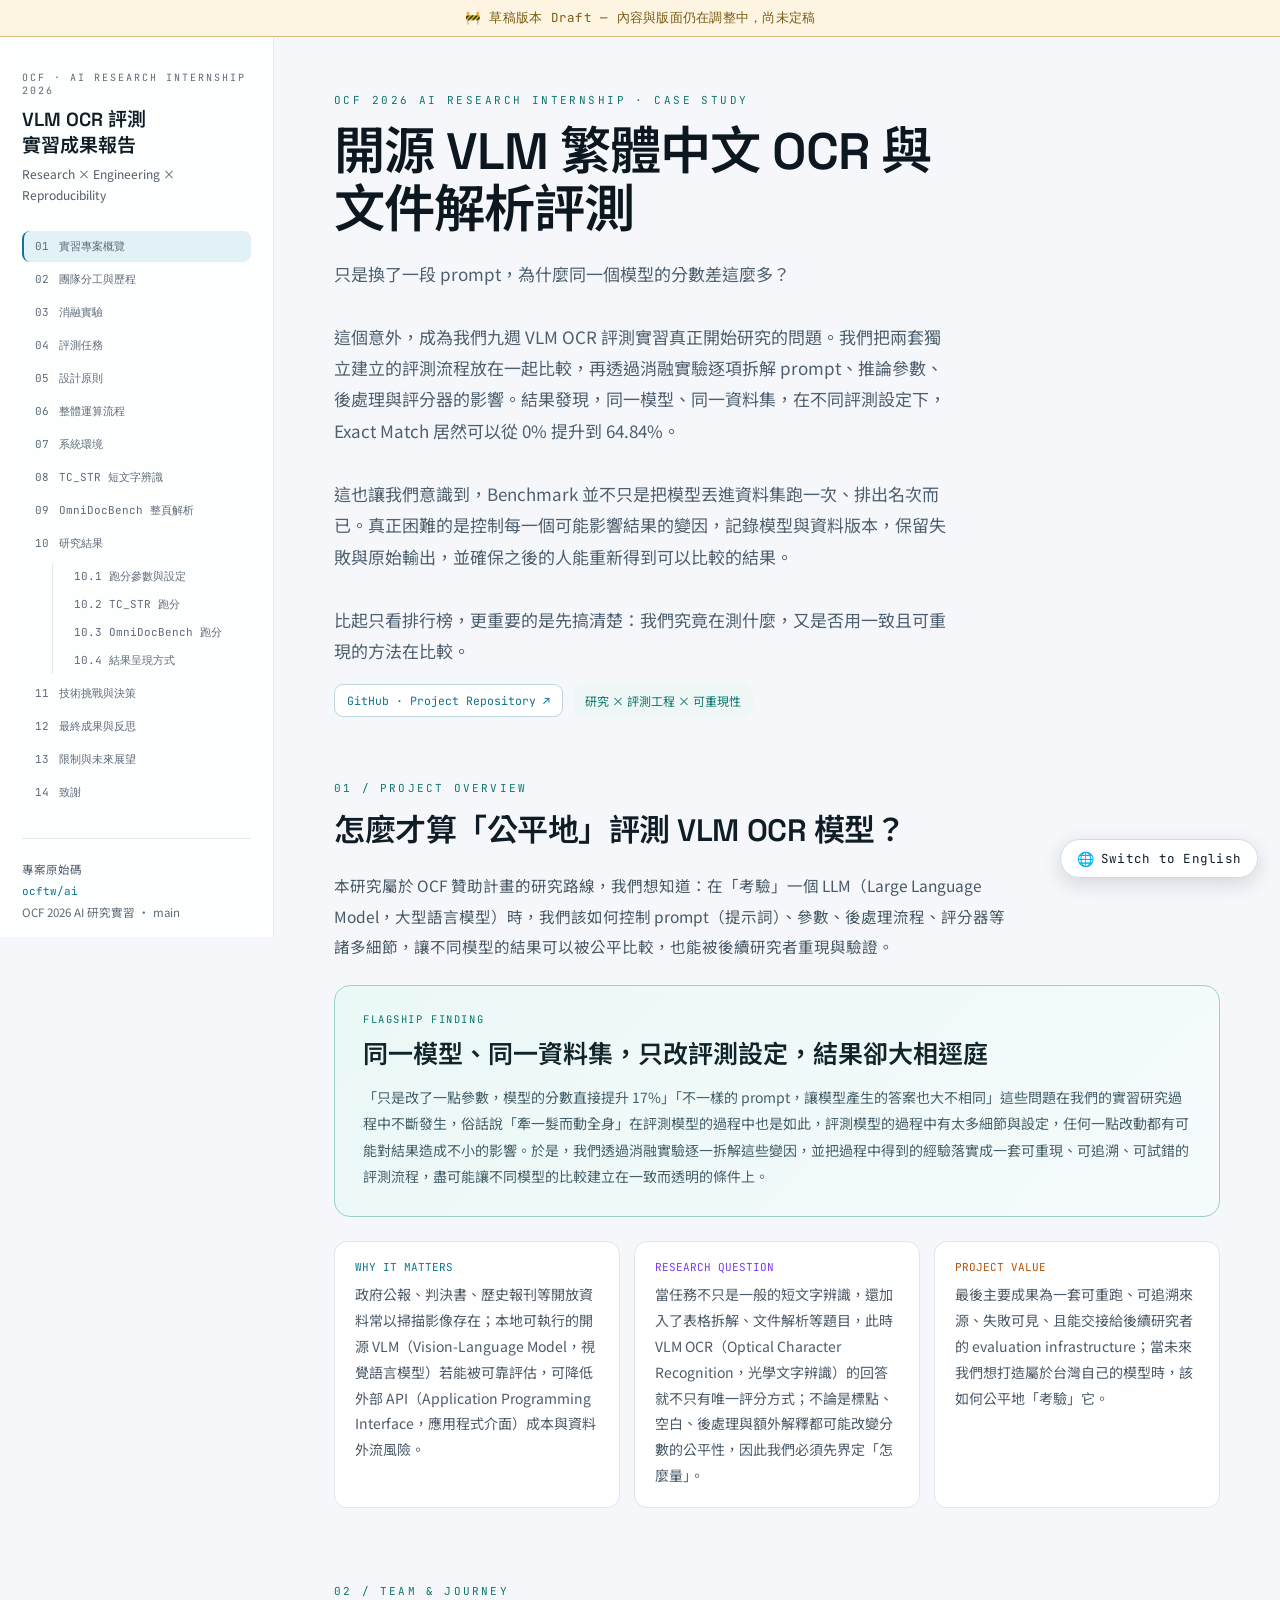
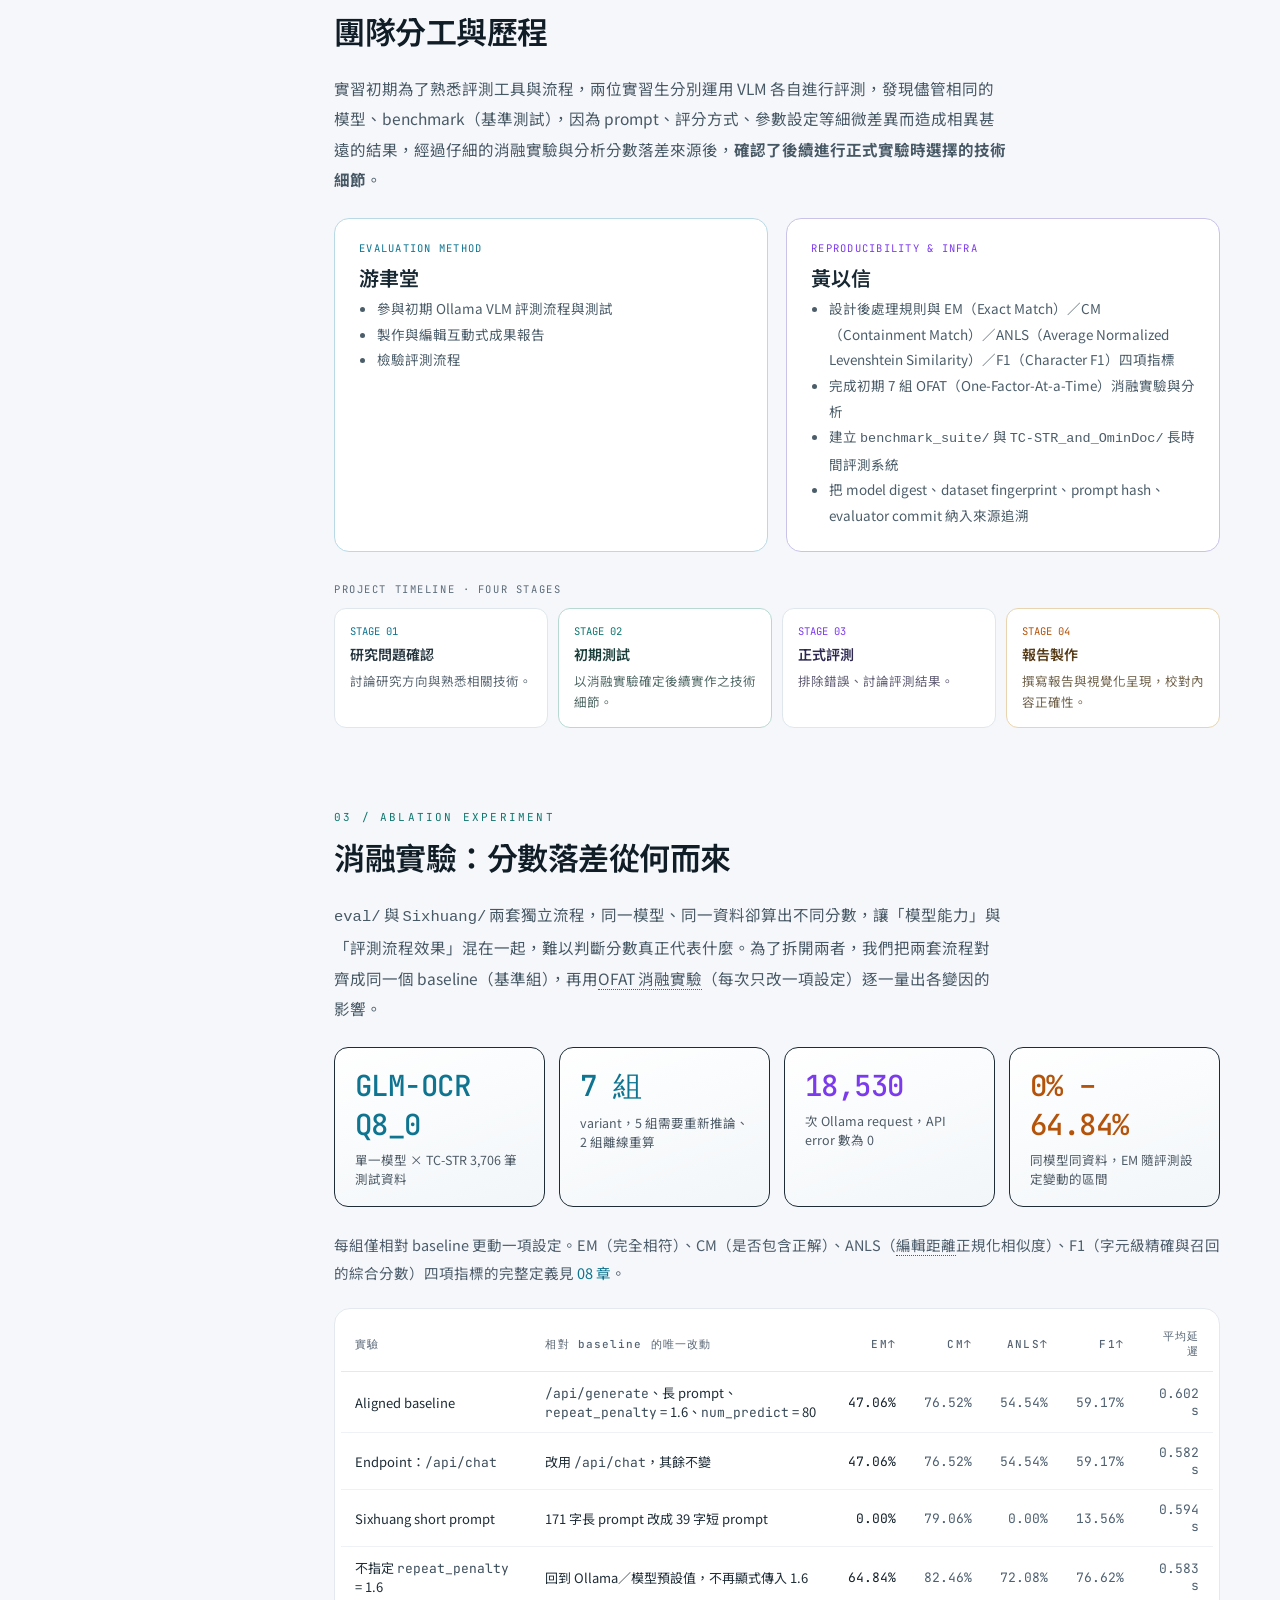
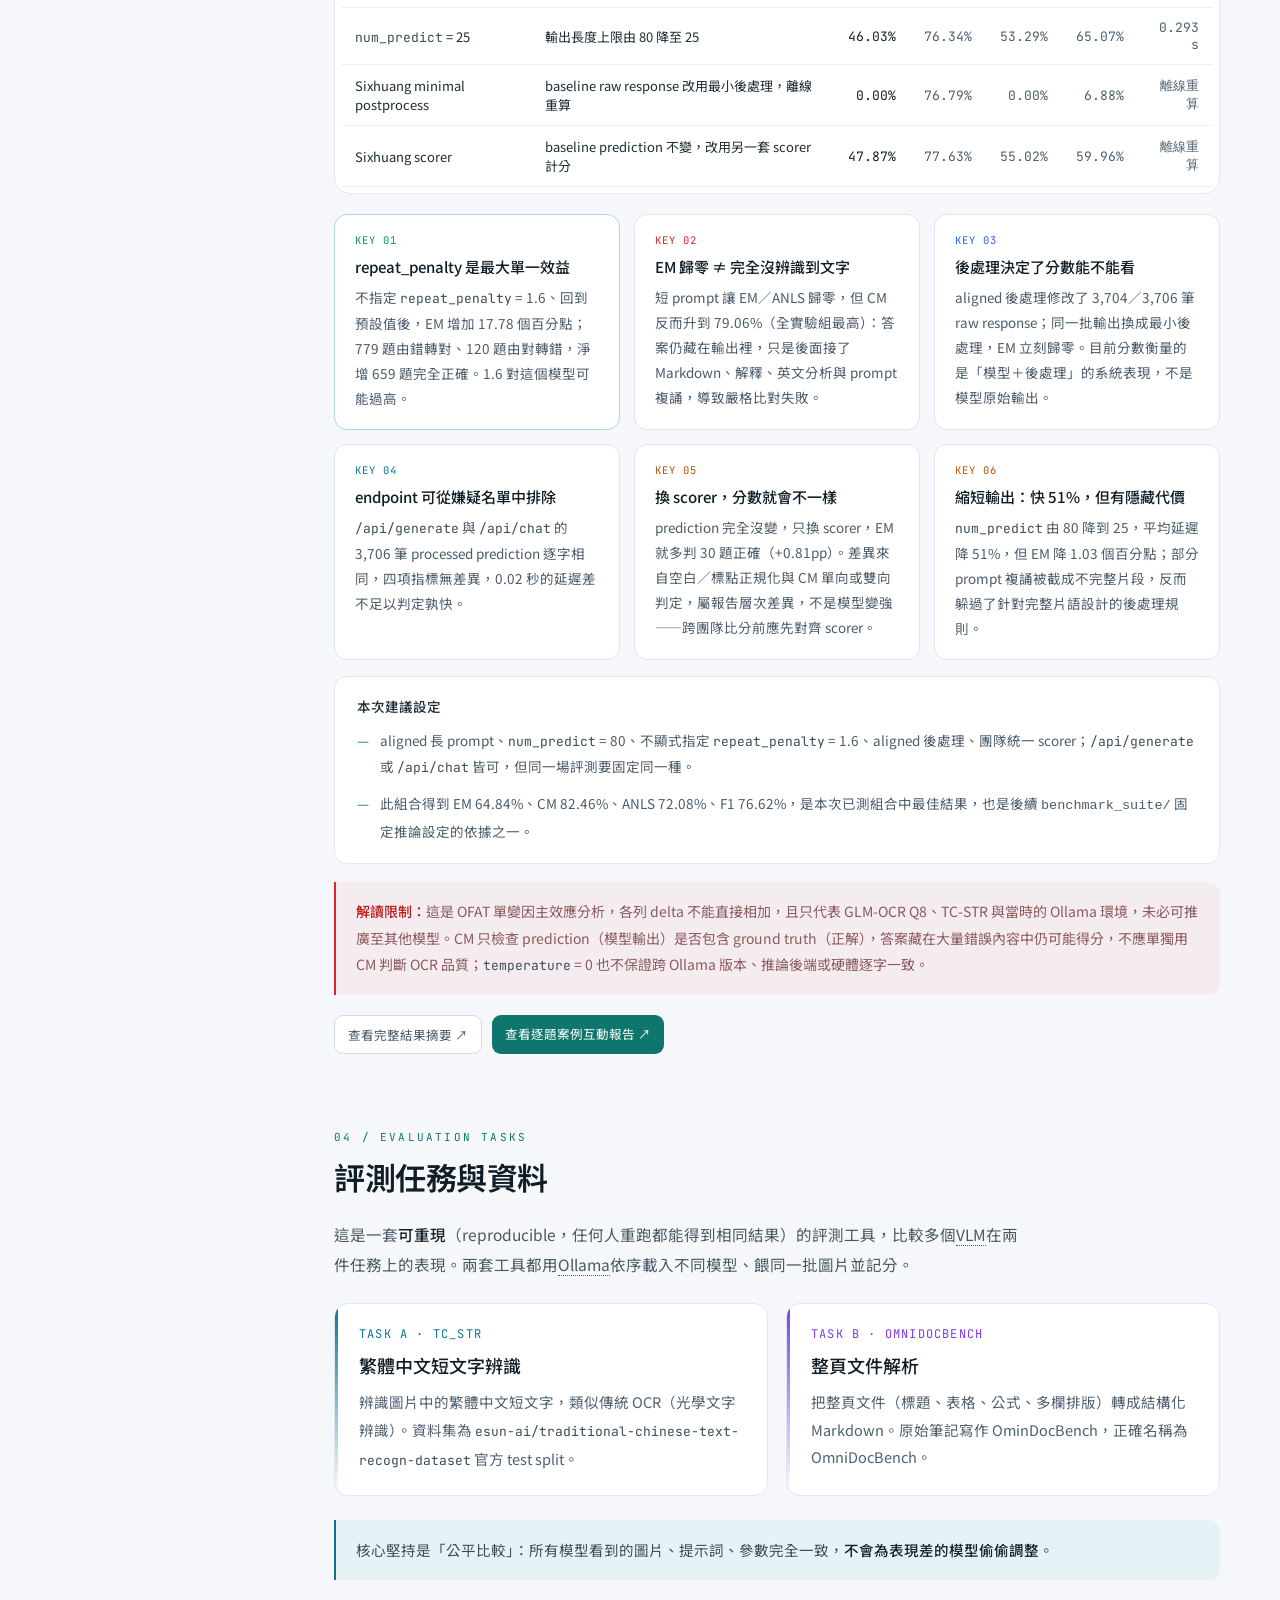
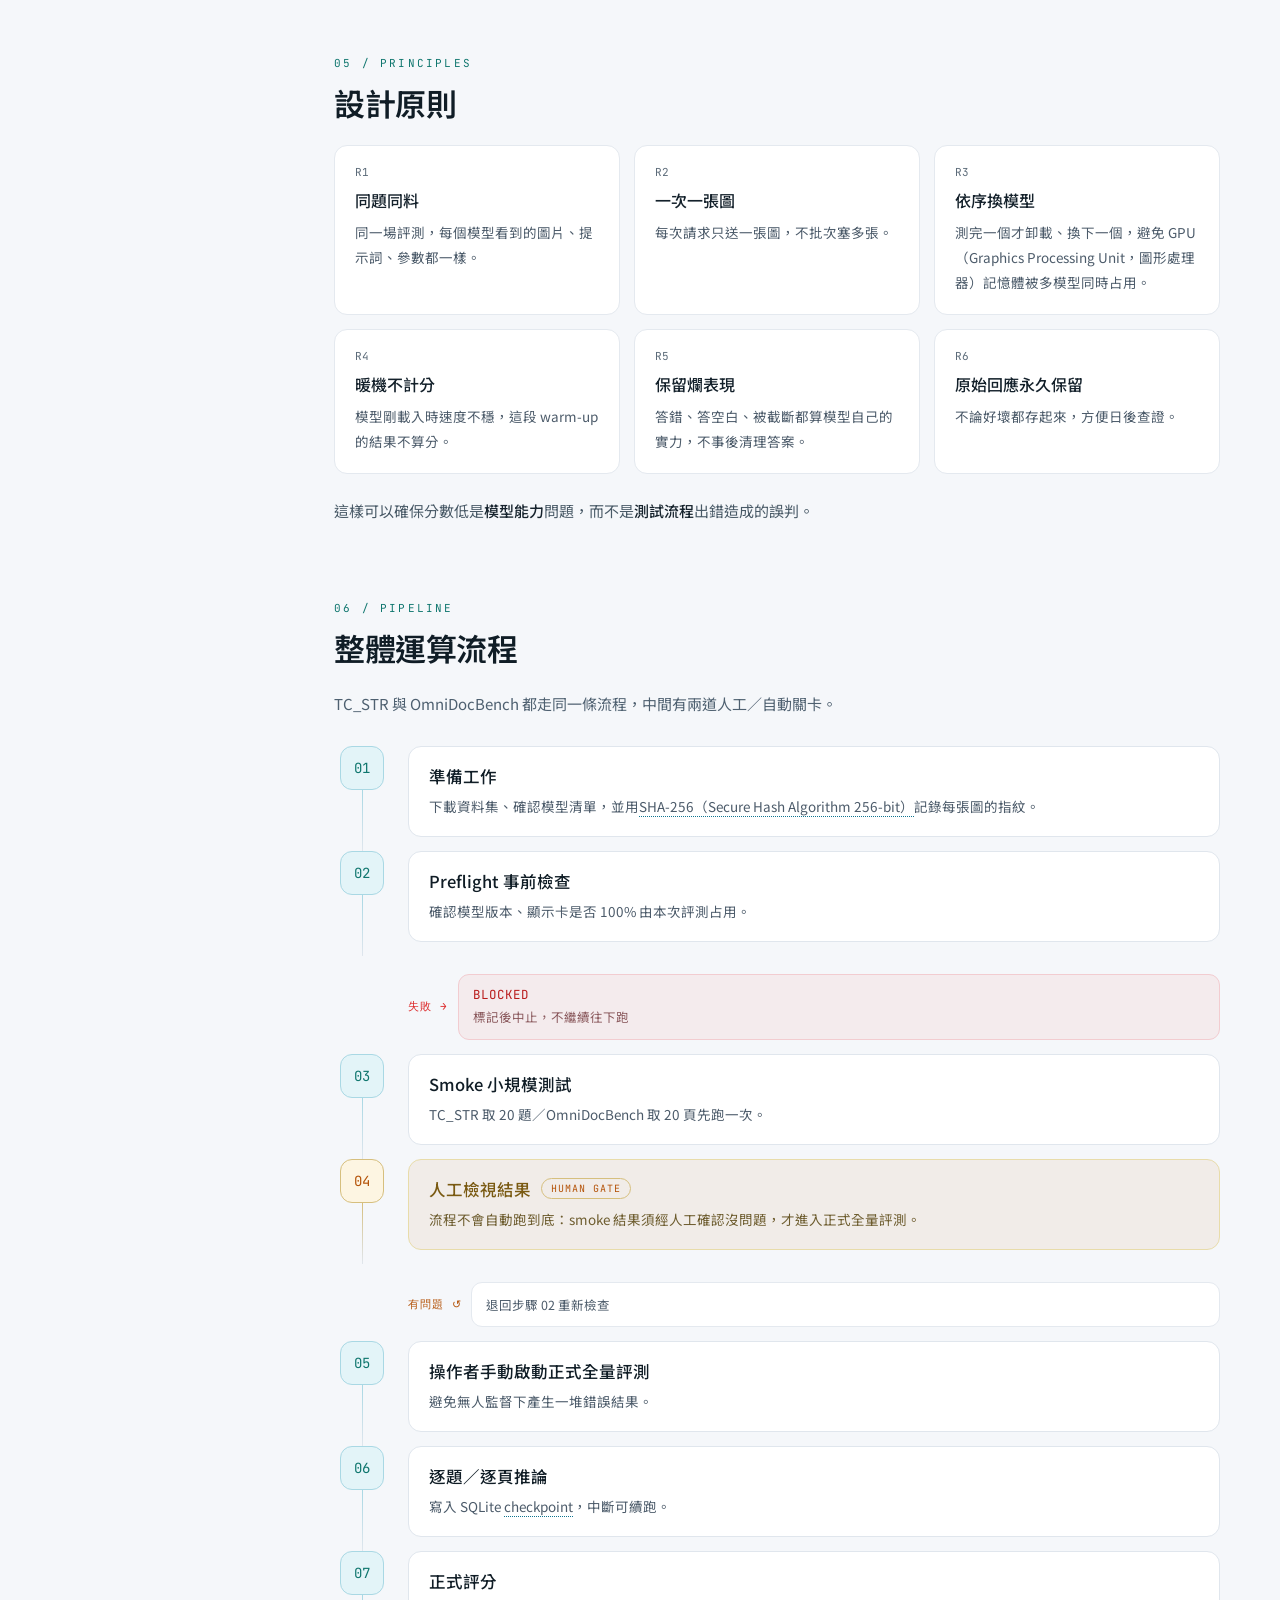
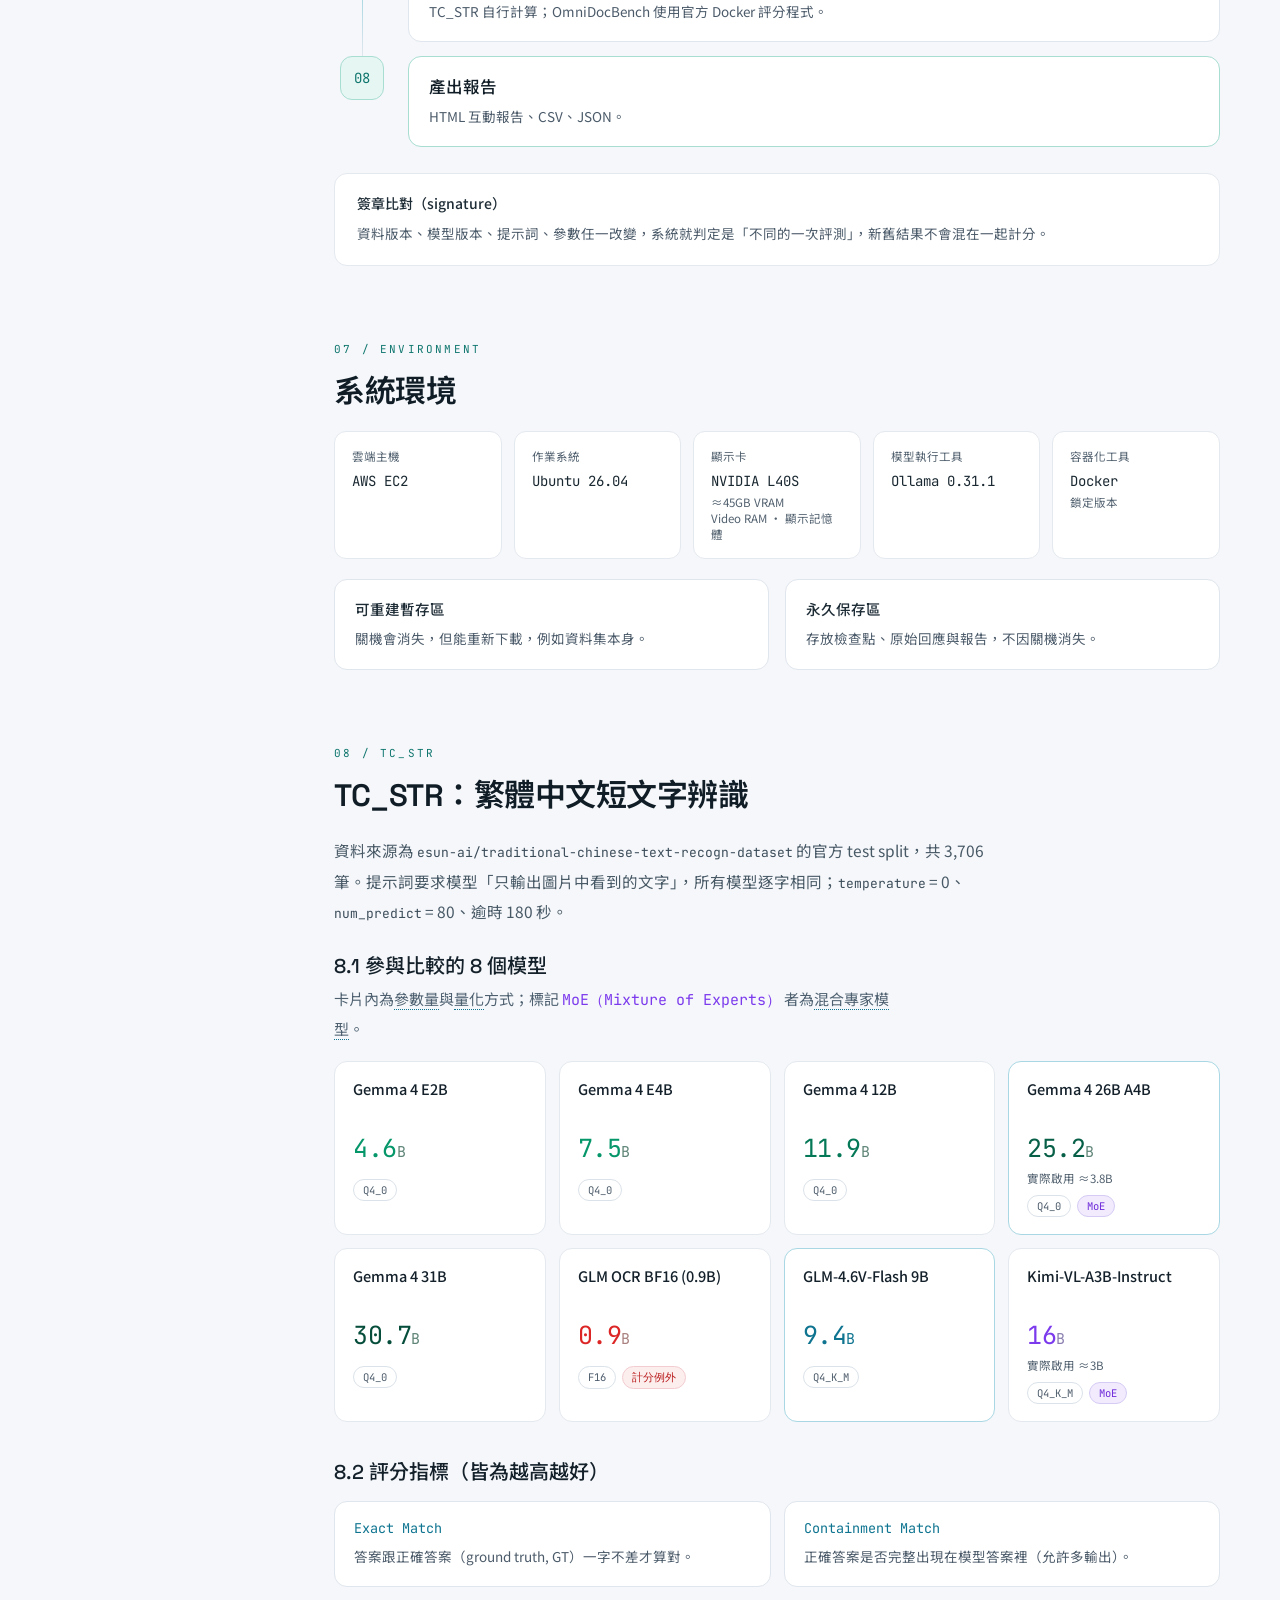
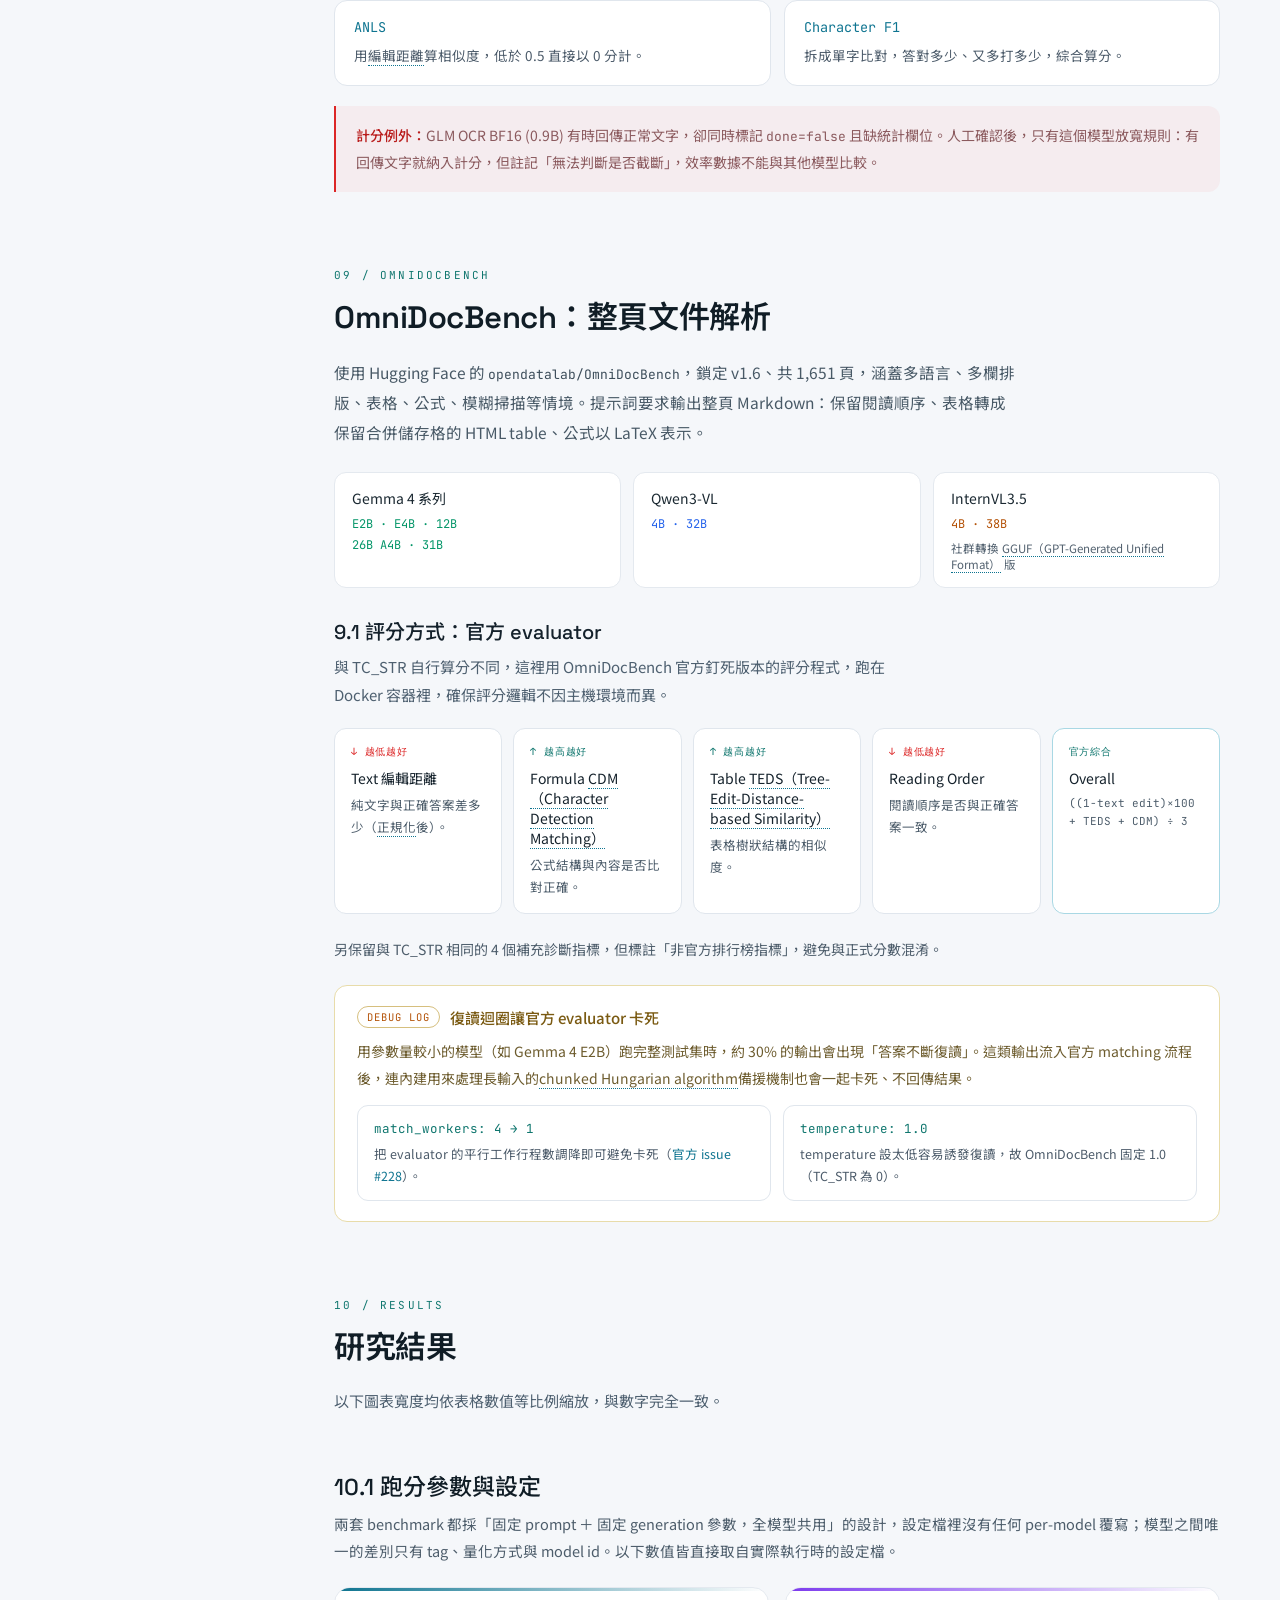
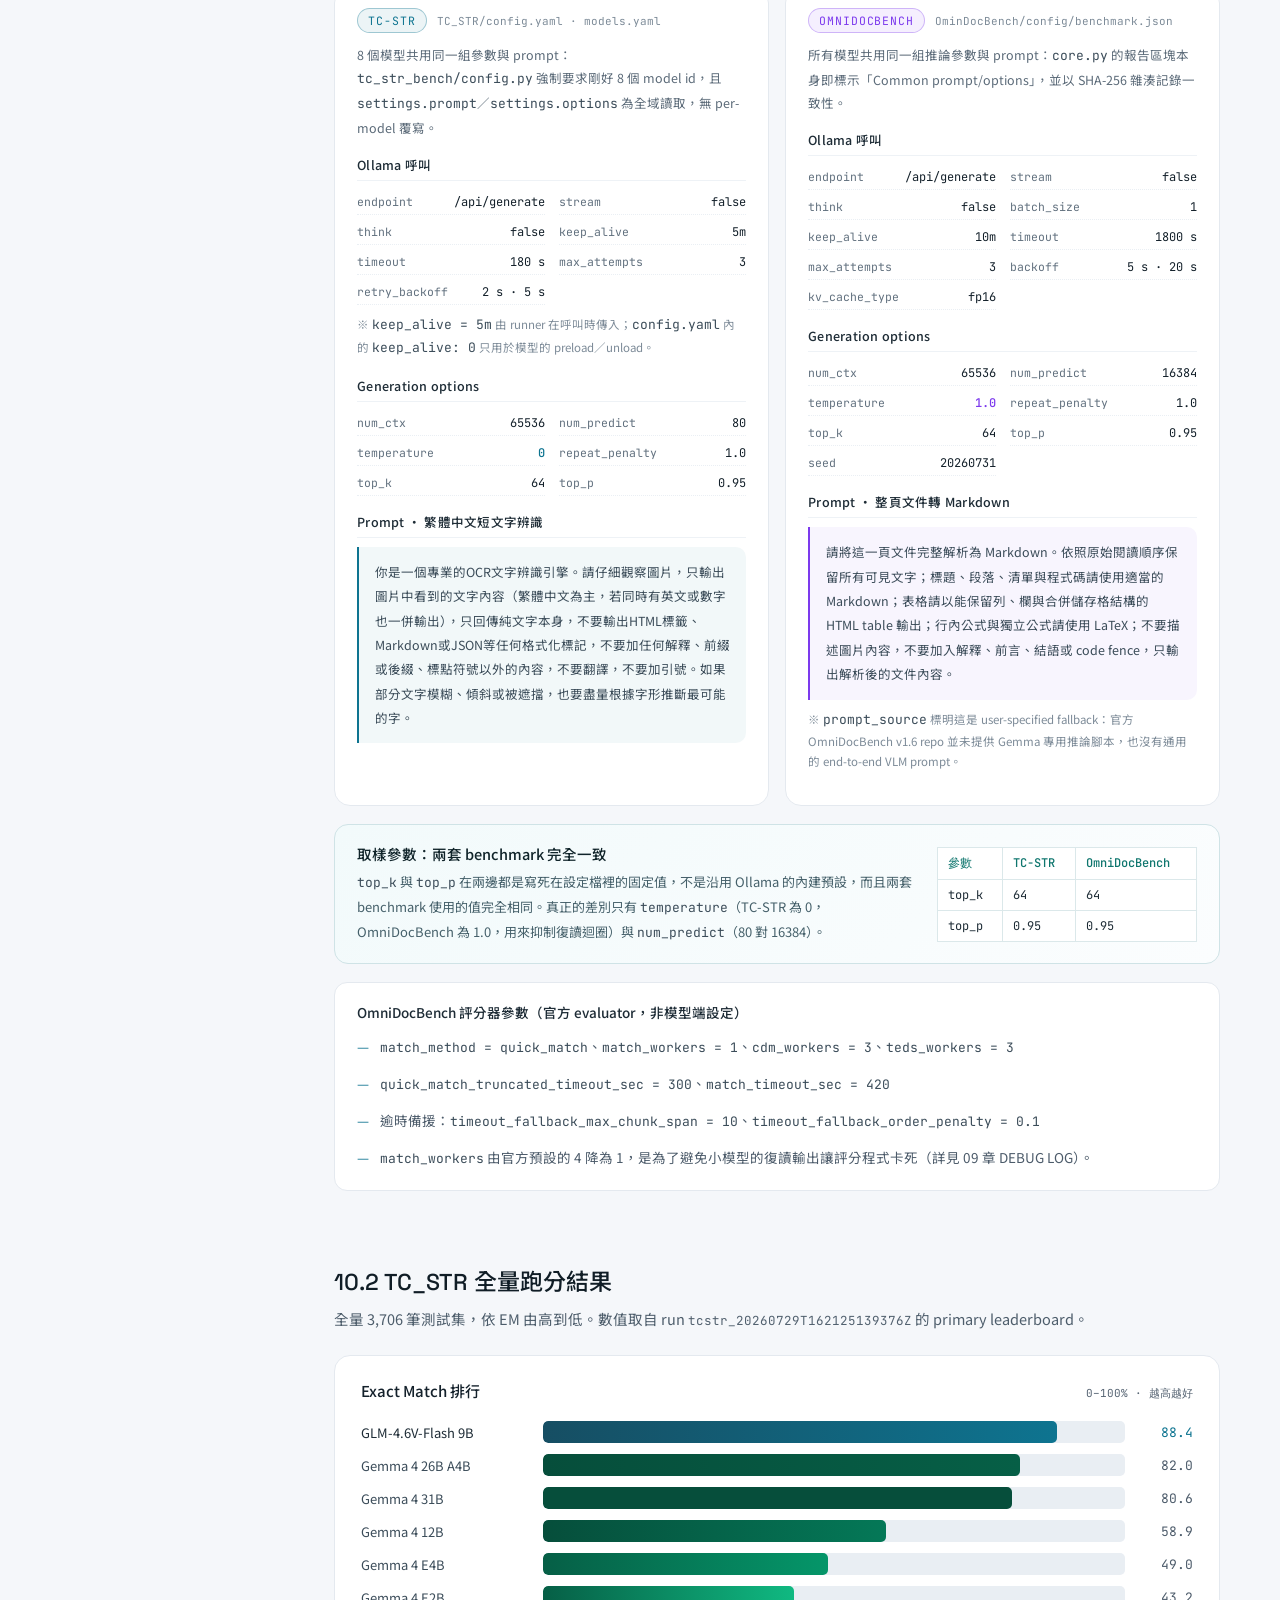
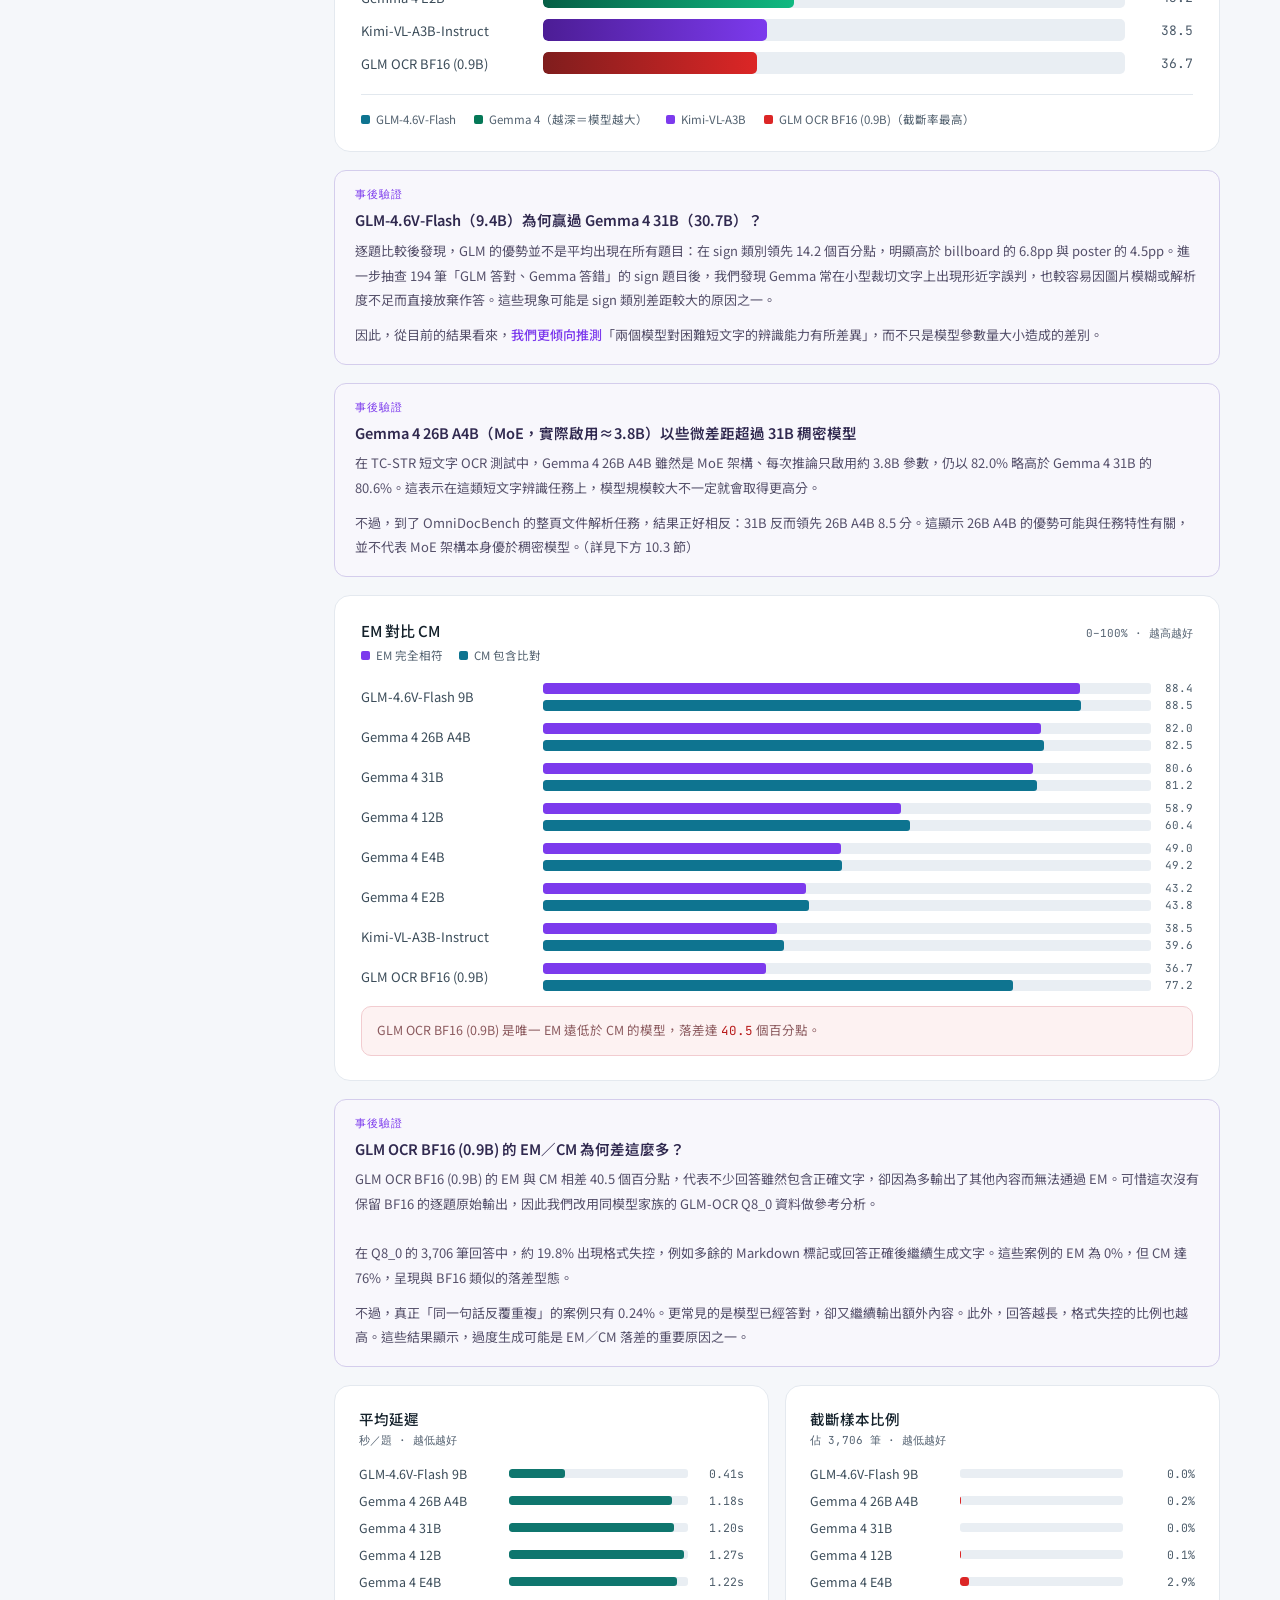
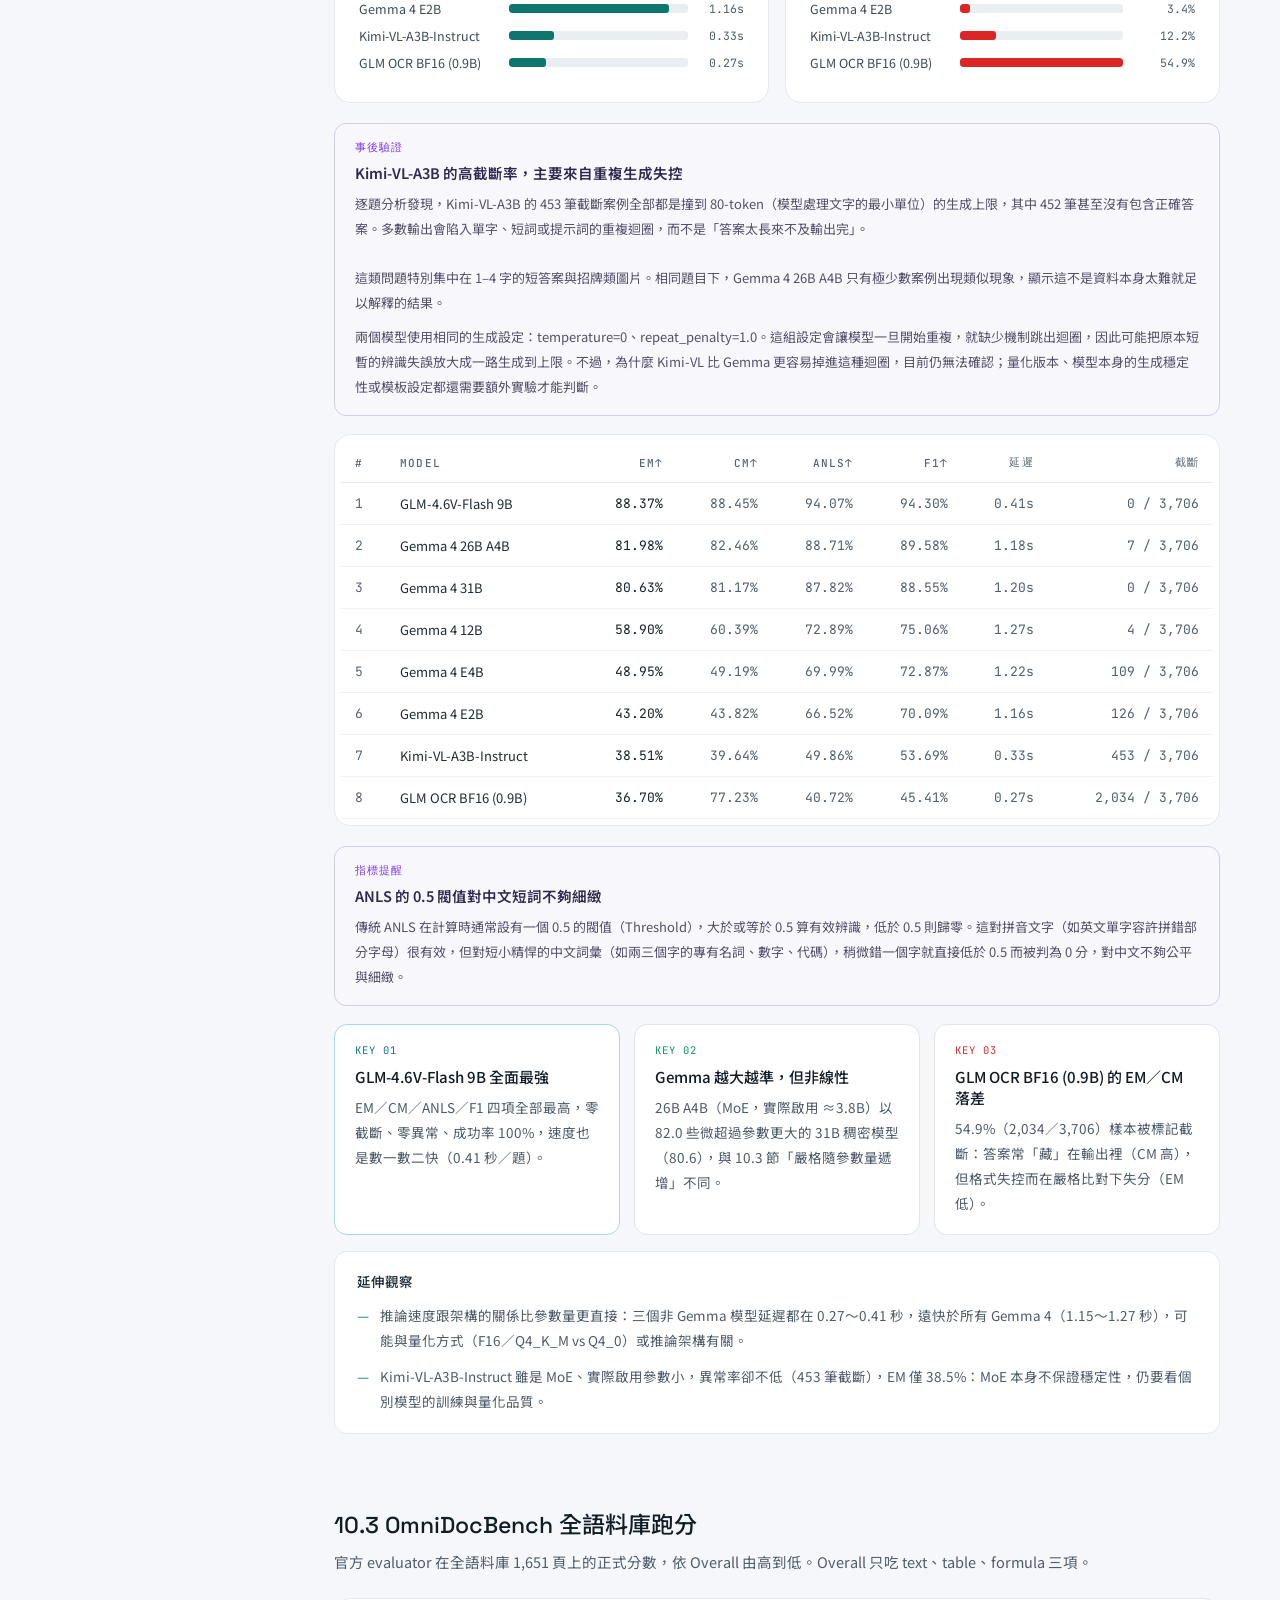
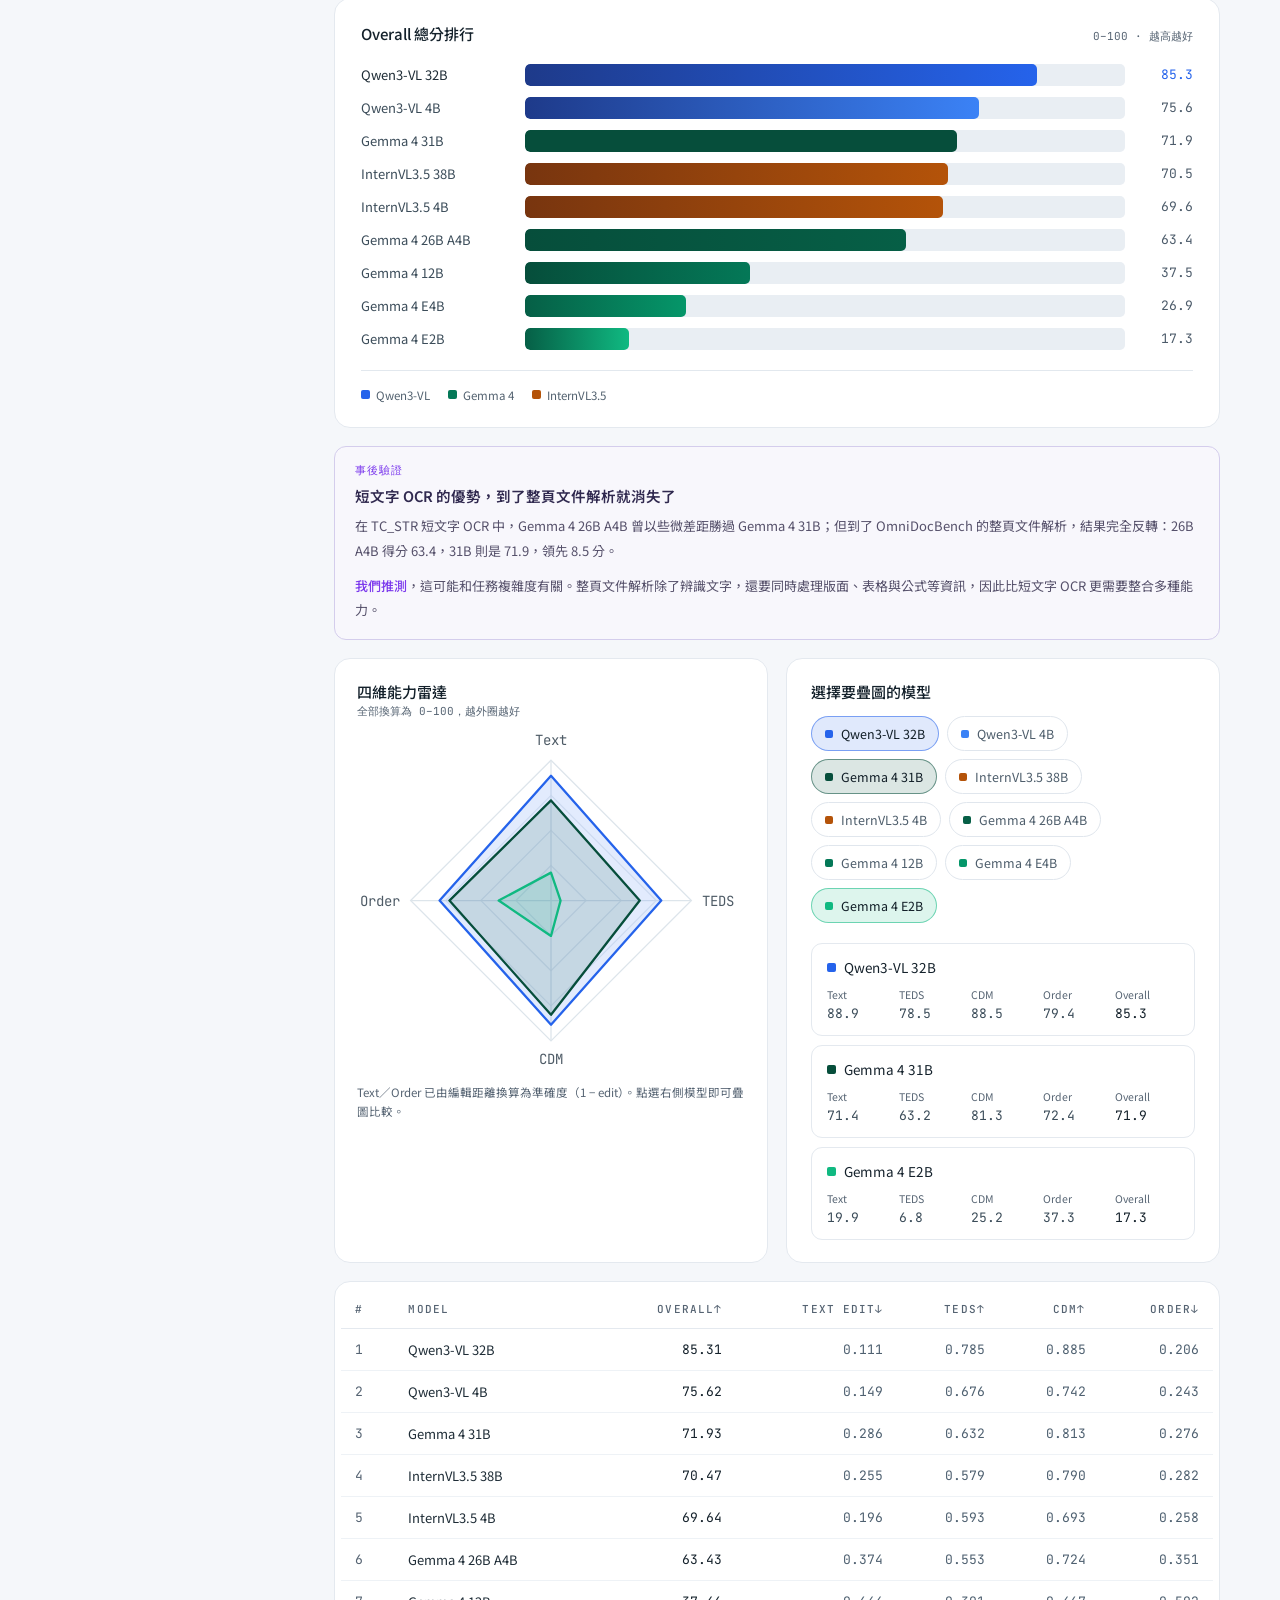
==== commit 9fe2aa3b: "Let flagship callout note fill its box; retitle section 02 - styles.css: drop the 76ch max-width on " ====
--- a/index.html
+++ b/index.html
@@ -84,7 +84,7 @@
 </section>
 <section id="journey" class="report-section">
 <div class="section-eyebrow">02 / TEAM &amp; JOURNEY</div>
-<h2 class="section-title" data-lang="zh">以消融實驗確認後續評測方式</h2>
+<h2 class="section-title" data-lang="zh">團隊分工與歷程</h2>
 <p class="section-lede" data-lang="zh">實習初期為了熟悉評測工具與流程，兩位實習生分別運用 VLM 各自進行評測，發現儘管相同的模型、benchmark（基準測試），因為 prompt、評分方式、參數設定等細微差異而造成相異甚遠的結果，經過仔細的消融實驗與分析分數落差來源後，<strong>確認了後續進行正式實驗時選擇的技術細節</strong>。</p>
 <div class="people-grid">
 <div class="person-card--method">
@@ -92,7 +92,6 @@
 <div class="person-card__name">游聿堂</div>
 <ul class="person-card__list" data-lang="zh">
 <li>參與初期 Ollama VLM 評測流程與測試</li>
-<li>設計後處理規則與 EM（Exact Match）／CM（Containment Match）／ANLS（Average Normalized Levenshtein Similarity）／F1（Character F1）四項指標</li>
 <li>製作與編輯互動式成果報告</li>
 <li>檢驗評測流程</li>
 </ul>
@@ -101,7 +100,7 @@
 <div class="person-card__label--infra">REPRODUCIBILITY &amp; INFRA</div>
 <div class="person-card__name">黃以信</div>
 <ul class="person-card__list" data-lang="zh">
-<li>建立第二套獨立流程 <code>Sixhuang/</code>，形成可比較的對照</li>
+<li>設計後處理規則與 EM（Exact Match）／CM（Containment Match）／ANLS（Average Normalized Levenshtein Similarity）／F1（Character F1）四項指標</li>
 <li>完成初期 7 組 OFAT（One-Factor-At-a-Time）消融實驗與分析</li>
 <li>建立 <code>benchmark_suite/</code> 與 <code>TC-STR_and_OminDoc/</code> 長時間評測系統</li>
 <li>把 model digest、dataset fingerprint、prompt hash、evaluator commit 納入來源追溯</li>
--- a/styles.css
+++ b/styles.css
@@ -349,7 +349,7 @@
   line-height: 1.9;
   color: #45606a;
   margin: 0;
-  max-width: 76ch;
+  max-width: none;
 }
 
 .context-grid {
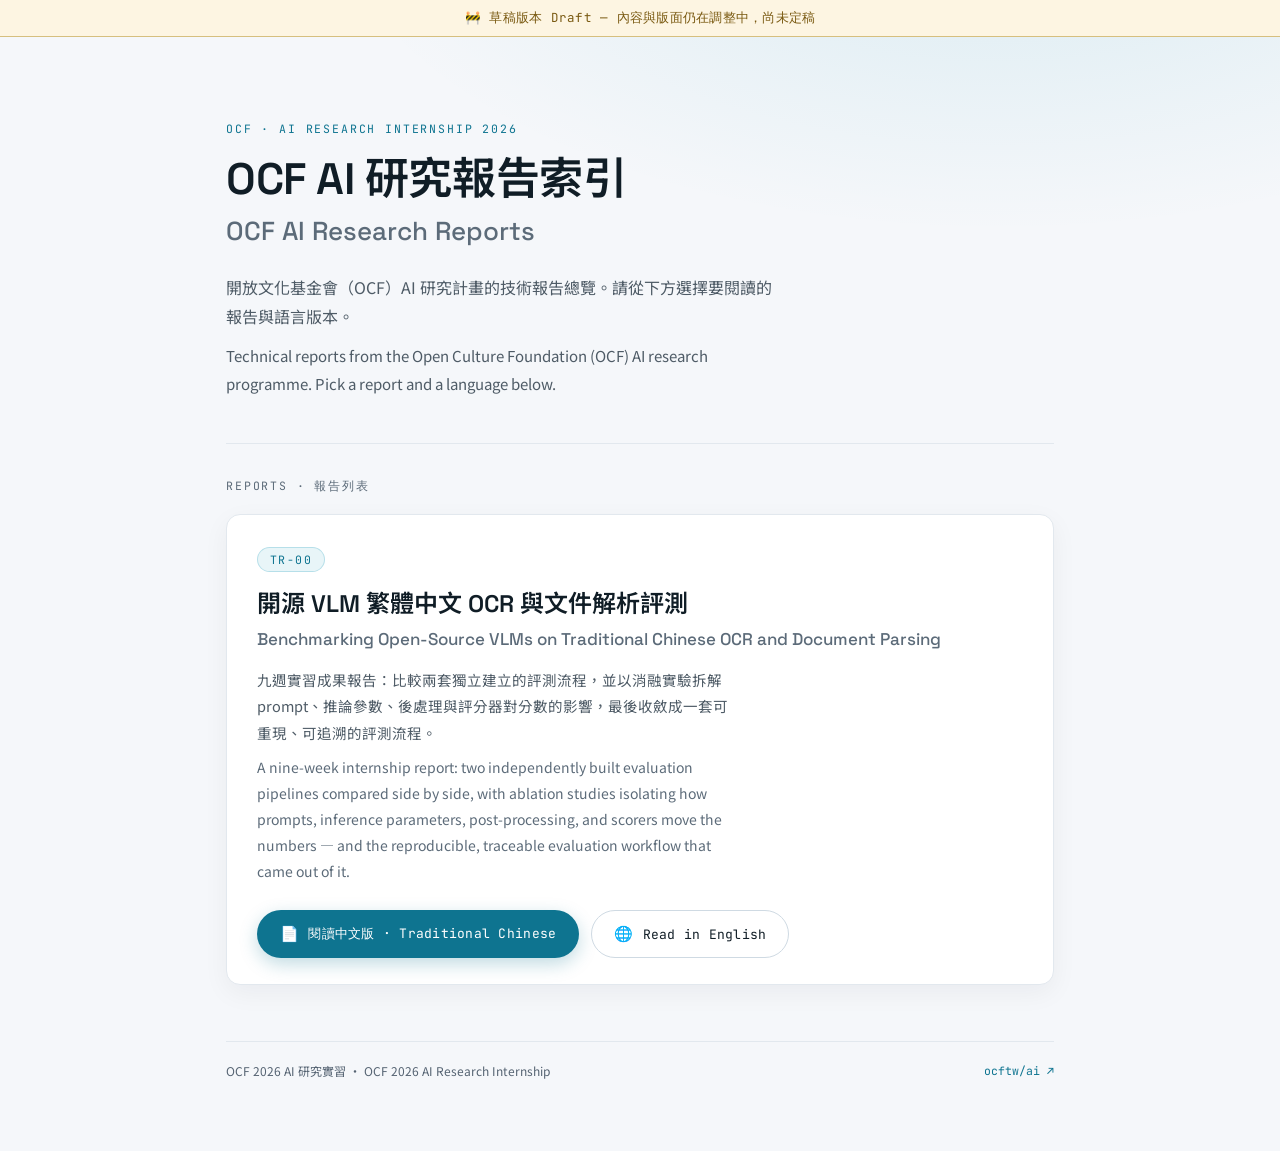
==== commit 25ce1b4a: "Add report index page; rename report to TR-00 The site root is now an index listing the available te" ====
--- a/index.html
+++ b/index.html
@@ -1,1656 +1,270 @@
 <!DOCTYPE html>
-<html lang="zh-Hant" data-lang="zh">
+<html lang="zh-Hant">
 <head>
   <meta charset="utf-8">
   <meta name="viewport" content="width=device-width, initial-scale=1">
-  <meta name="description" content="OCF 2026 AI 研究實習：開源 VLM 繁體中文 OCR 與文件解析評測成果報告">
-  <title>[草稿] VLM OCR 評測實習成果報告 | OCF 2026</title>
+  <meta name="description" content="OCF 2026 AI 研究實習：技術報告索引 / OCF 2026 AI Research Internship: technical report index.">
+  <title>OCF AI 研究報告索引 | OCF AI Research Reports</title>
 
   <!-- 字型：無法連線時會自動使用系統字型。 -->
   <link rel="preconnect" href="https://fonts.googleapis.com">
   <link rel="preconnect" href="https://fonts.gstatic.com" crossorigin>
   <link href="https://fonts.googleapis.com/css2?family=JetBrains+Mono:wght@400;500;700&family=Noto+Sans+TC:wght@300;400;500;600;700&family=Space+Grotesk:wght@400;500;600&display=swap" rel="stylesheet">
-  <link rel="stylesheet" href="styles.css">
+
+  <style>
+    :root {
+      --color-ink: #101d26;
+      --color-body: #4e5b66;
+      --color-muted: #5c6b79;
+      --color-brand: #0e7490;
+      --color-surface: #ffffff;
+      --color-page: #f5f7fa;
+      --color-border: #e2e8ee;
+      --font-display: "Space Grotesk", "Noto Sans TC", sans-serif;
+      --font-body: "Noto Sans TC", "Space Grotesk", system-ui, sans-serif;
+      --font-mono: "JetBrains Mono", monospace;
+    }
+
+    * { box-sizing: border-box; }
+
+    html { scroll-behavior: smooth; }
+
+    body {
+      margin: 0;
+      min-height: 100vh;
+      background: radial-gradient(1100px 560px at 78% -10%, rgb(8 145 178 / 12%), transparent 62%), var(--color-page);
+      color: var(--color-ink);
+      font-family: var(--font-body);
+      -webkit-font-smoothing: antialiased;
+    }
+
+    a { color: var(--color-brand); text-decoration: none; }
+    a:hover { color: #0369a1; }
+    ::selection { background: rgb(8 145 178 / 22%); }
+
+    .draft-banner {
+      background: #fdf5e2;
+      border-bottom: 1px solid #d6bf7e;
+      color: #7a5a12;
+      font-family: var(--font-mono);
+      font-size: 12.5px;
+      letter-spacing: .02em;
+      text-align: center;
+      padding: 9px 16px;
+    }
+
+    .shell {
+      max-width: 880px;
+      margin: 0 auto;
+      padding: 84px 26px 72px;
+    }
+
+    .masthead__eyebrow {
+      font-family: var(--font-mono);
+      font-size: 11.5px;
+      letter-spacing: .16em;
+      text-transform: uppercase;
+      color: var(--color-brand);
+    }
+
+    .masthead__title {
+      font-family: var(--font-display);
+      font-size: 44px;
+      line-height: 1.18;
+      font-weight: 600;
+      margin: 18px 0 0;
+      letter-spacing: -.01em;
+    }
+
+    .masthead__title-en {
+      display: block;
+      font-size: 26px;
+      font-weight: 500;
+      color: var(--color-muted);
+      margin-top: 10px;
+      letter-spacing: 0;
+    }
+
+    .masthead__lede {
+      font-size: 16px;
+      line-height: 1.85;
+      color: var(--color-body);
+      max-width: 62ch;
+      margin: 26px 0 0;
+    }
+
+    .masthead__lede + .masthead__lede { margin-top: 10px; font-size: 15px; }
+
+    .rule {
+      height: 1px;
+      background: var(--color-border);
+      margin: 46px 0 34px;
+    }
+
+    .list-label {
+      font-family: var(--font-mono);
+      font-size: 11.5px;
+      letter-spacing: .16em;
+      text-transform: uppercase;
+      color: var(--color-muted);
+      margin-bottom: 20px;
+    }
+
+    .report-card {
+      background: var(--color-surface);
+      border: 1px solid var(--color-border);
+      border-radius: 14px;
+      padding: 30px 30px 26px;
+      box-shadow: 0 8px 26px rgb(16 29 38 / 5%);
+    }
+
+    .report-card__id {
+      display: inline-block;
+      font-family: var(--font-mono);
+      font-size: 11.5px;
+      letter-spacing: .12em;
+      color: var(--color-brand);
+      background: rgb(8 145 178 / 9%);
+      border: 1px solid rgb(8 145 178 / 22%);
+      border-radius: 999px;
+      padding: 4px 12px;
+    }
+
+    .report-card__title {
+      font-family: var(--font-display);
+      font-size: 24px;
+      font-weight: 600;
+      line-height: 1.35;
+      margin: 16px 0 0;
+    }
+
+    .report-card__title-en {
+      display: block;
+      font-size: 17px;
+      font-weight: 500;
+      color: var(--color-muted);
+      margin-top: 7px;
+    }
+
+    .report-card__desc {
+      font-size: 14.5px;
+      line-height: 1.85;
+      color: var(--color-body);
+      margin: 16px 0 0;
+      max-width: 60ch;
+    }
+
+    .report-card__desc--en { font-size: 14px; color: var(--color-muted); margin-top: 8px; }
+
+    .button-row {
+      display: flex;
+      flex-wrap: wrap;
+      gap: 12px;
+      margin-top: 26px;
+    }
+
+    .button {
+      display: inline-flex;
+      align-items: center;
+      gap: 9px;
+      padding: 13px 22px;
+      border-radius: 999px;
+      font-family: var(--font-mono);
+      font-size: 13px;
+      letter-spacing: .02em;
+      border: 1px solid transparent;
+      transition: transform .15s ease, box-shadow .15s ease, background .15s ease, color .15s ease;
+    }
+
+    .button:hover { transform: translateY(-1px); }
+
+    .button--primary {
+      background: var(--color-brand);
+      color: #fff;
+      box-shadow: 0 6px 18px rgb(14 116 144 / 26%);
+    }
+
+    .button--primary:hover { background: #0b5f76; color: #fff; }
+
+    .button--outline {
+      background: rgb(255 255 255 / 90%);
+      border-color: #cfdae3;
+      color: var(--color-ink);
+    }
+
+    .button--outline:hover { border-color: var(--color-brand); color: var(--color-brand); }
+
+    .button__flag { font-size: 15px; }
+
+    .page-footer {
+      margin-top: 56px;
+      padding-top: 20px;
+      border-top: 1px solid var(--color-border);
+      display: flex;
+      flex-wrap: wrap;
+      gap: 10px 18px;
+      justify-content: space-between;
+      align-items: center;
+      font-size: 12px;
+      color: #556372;
+    }
+
+    .page-footer__eyebrow { font-family: var(--font-mono); font-size: 11.5px; }
+
+    @media (max-width: 640px) {
+      .shell { padding: 52px 20px 60px; }
+      .masthead__title { font-size: 32px; }
+      .masthead__title-en { font-size: 20px; }
+      .report-card { padding: 24px 22px 22px; }
+      .button { width: 100%; justify-content: center; }
+    }
+  </style>
 </head>
 <body>
 
-<div class="draft-banner">
-  <span data-lang="zh">🚧 草稿版本 Draft — 內容與版面仍在調整中，尚未定稿</span>
+<div class="draft-banner">🚧 草稿版本 Draft — 內容與版面仍在調整中，尚未定稿</div>
+
+<div class="shell">
+
+  <header class="masthead">
+    <div class="masthead__eyebrow">OCF · AI Research Internship 2026</div>
+    <h1 class="masthead__title">
+      OCF AI 研究報告索引
+      <span class="masthead__title-en">OCF AI Research Reports</span>
+    </h1>
+    <p class="masthead__lede">開放文化基金會（OCF）AI 研究計畫的技術報告總覽。請從下方選擇要閱讀的報告與語言版本。</p>
+    <p class="masthead__lede">Technical reports from the Open Culture Foundation (OCF) AI research programme. Pick a report and a language below.</p>
+  </header>
+
+  <div class="rule"></div>
+
+  <div class="list-label">Reports · 報告列表</div>
+
+  <article class="report-card">
+    <span class="report-card__id">TR-00</span>
+    <h2 class="report-card__title">
+      開源 VLM 繁體中文 OCR 與文件解析評測
+      <span class="report-card__title-en">Benchmarking Open-Source VLMs on Traditional Chinese OCR and Document Parsing</span>
+    </h2>
+    <p class="report-card__desc">九週實習成果報告：比較兩套獨立建立的評測流程，並以消融實驗拆解 prompt、推論參數、後處理與評分器對分數的影響，最後收斂成一套可重現、可追溯的評測流程。</p>
+    <p class="report-card__desc report-card__desc--en">A nine-week internship report: two independently built evaluation pipelines compared side by side, with ablation studies isolating how prompts, inference parameters, post-processing, and scorers move the numbers — and the reproducible, traceable evaluation workflow that came out of it.</p>
+
+    <div class="button-row">
+      <a class="button button--primary" href="TR-00.html" hreflang="zh-Hant">
+        <span class="button__flag">📄</span>閱讀中文版 · Traditional Chinese
+      </a>
+      <a class="button button--outline" href="TR-00-en.html" hreflang="en">
+        <span class="button__flag">🌐</span>Read in English
+      </a>
+    </div>
+  </article>
+
+  <footer class="page-footer">
+    <span>OCF 2026 AI 研究實習 · OCF 2026 AI Research Internship</span>
+    <a class="page-footer__eyebrow" href="https://github.com/ocftw/ai">ocftw/ai ↗</a>
+  </footer>
+
 </div>
 
-
-<a class="lang-toggle" href="index-en.html" hreflang="en"
-   aria-label="切換為英文版 / Switch to the English version">
-  <span class="lang-toggle__icon">🌐</span>
-  <span class="lang-toggle__label">Switch to English</span>
-</a>
-
-<div class="page-layout">
-  <aside class="sidebar" aria-label="章節導覽">
-    <div class="sidebar__eyebrow">OCF · AI RESEARCH INTERNSHIP 2026</div>
-    <div class="sidebar__title" data-lang="zh">VLM OCR 評測<br>實習成果報告</div>
-    <div class="sidebar__subtitle">Research × Engineering × Reproducibility</div>
-    <nav class="sidebar__nav" aria-label="報告目錄">
-      <a class="toc-link" data-toc="project" href="#project"><span>01</span><span data-lang="zh">實習專案概覽</span></a>
-      <a class="toc-link" data-toc="journey" href="#journey"><span>02</span><span data-lang="zh">團隊分工與歷程</span></a>
-      <a class="toc-link" data-toc="ablation" href="#ablation"><span>03</span><span data-lang="zh">消融實驗</span></a>
-      <a class="toc-link" data-toc="intro" href="#intro"><span>04</span><span data-lang="zh">評測任務</span></a>
-      <a class="toc-link" data-toc="principles" href="#principles"><span>05</span><span data-lang="zh">設計原則</span></a>
-      <a class="toc-link" data-toc="pipeline" href="#pipeline"><span>06</span><span data-lang="zh">整體運算流程</span></a>
-      <a class="toc-link" data-toc="env" href="#env"><span>07</span><span data-lang="zh">系統環境</span></a>
-      <a class="toc-link" data-toc="tcstr" href="#tcstr"><span>08</span><span data-lang="zh">TC_STR 短文字辨識</span></a>
-      <a class="toc-link" data-toc="omni" href="#omni"><span>09</span><span data-lang="zh">OmniDocBench 整頁解析</span></a>
-      <a class="toc-link" data-toc="results" href="#results"><span>10</span><span data-lang="zh">研究結果</span></a>
-      <div class="toc-subnav">
-        <a class="toc-link toc-link--sub" data-toc="results-config" href="#results-config"><span data-lang="zh">10.1 跑分參數與設定</span></a>
-        <a class="toc-link toc-link--sub" data-toc="results-tcstr" href="#results-tcstr"><span data-lang="zh">10.2 TC_STR 跑分</span></a>
-        <a class="toc-link toc-link--sub" data-toc="results-omni" href="#results-omni"><span data-lang="zh">10.3 OmniDocBench 跑分</span></a>
-        <a class="toc-link toc-link--sub" data-toc="results-present" href="#results-present"><span data-lang="zh">10.4 結果呈現方式</span></a>
-      </div>
-      <a class="toc-link" data-toc="challenges" href="#challenges"><span>11</span><span data-lang="zh">技術挑戰與決策</span></a>
-      <a class="toc-link" data-toc="deliverables" href="#deliverables"><span>12</span><span data-lang="zh">最終成果與反思</span></a>
-      <a class="toc-link" data-toc="summary" href="#summary"><span>13</span><span data-lang="zh">限制與未來展望</span></a>
-      <a class="toc-link" data-toc="acknowledgements" href="#acknowledgements"><span>14</span><span data-lang="zh">致謝</span></a>
-    </nav>
-    <div class="sidebar__footer">
-      <span class="sidebar__footer-label" data-lang="zh">專案原始碼</span><br><a href="https://github.com/ocftw/ai">ocftw/ai</a><br><span data-lang="zh">OCF 2026 AI 研究實習 · main</span>
-    </div>
-  </aside>
-  <main class="main-content">
-    <div class="report-content">
-      <header class="report-hero">
-        <div class="report-hero__eyebrow">OCF 2026 AI RESEARCH INTERNSHIP · CASE STUDY</div>
-        <h1 data-lang="zh">開源 VLM 繁體中文 OCR 與文件解析評測</h1>
-        <p class="report-hero__summary" data-lang="zh">只是換了一段 prompt，為什麼同一個模型的分數差這麼多？<br><br>這個意外，成為我們九週 VLM OCR 評測實習真正開始研究的問題。我們把兩套獨立建立的評測流程放在一起比較，再透過消融實驗逐項拆解 prompt、推論參數、後處理與評分器的影響。結果發現，同一模型、同一資料集，在不同評測設定下，Exact Match 居然可以從 0% 提升到 64.84%。<br><br>這也讓我們意識到，Benchmark 並不只是把模型丟進資料集跑一次、排出名次而已。真正困難的是控制每一個可能影響結果的變因，記錄模型與資料版本，保留失敗與原始輸出，並確保之後的人能重新得到可以比較的結果。<br><br>比起只看排行榜，更重要的是先搞清楚：我們究竟在測什麼，又是否用一致且可重現的方法在比較。</p>
-        <div class="report-hero__actions">
-          <a class="button button--outline" href="https://github.com/ocftw/ai">GitHub · Project Repository ↗</a>
-          <span class="tag" data-lang="zh">研究 × 評測工程 × 可重現性</span>
-        </div>
-      </header>
-<section id="project" class="report-section">
-<div class="section-eyebrow">01 / PROJECT OVERVIEW</div>
-<h2 class="section-title" data-lang="zh">怎麼才算「公平地」評測 VLM OCR 模型？</h2>
-<p class="section-lede" data-lang="zh">本研究屬於 OCF 贊助計畫的研究路線，我們想知道：在「考驗」一個 LLM（Large Language Model，大型語言模型）時，我們該如何控制 prompt（提示詞）、參數、後處理流程、評分器等諸多細節，讓不同模型的結果可以被公平比較，也能被後續研究者重現與驗證。</p>
-<div class="callout--teal">
-<div class="callout__eyebrow">FLAGSHIP FINDING</div>
-<div class="callout__headline" data-lang="zh">同一模型、同一資料集，只改評測設定，結果卻大相逕庭</div>
-<p class="callout__note" data-lang="zh">「只是改了一點參數，模型的分數直接提升 17%」「不一樣的 prompt，讓模型產生的答案也大不相同」這些問題在我們的實習研究過程中不斷發生，俗話說「牽一髮而動全身」在評測模型的過程中也是如此，評測模型的過程中有太多細節與設定，任何一點改動都有可能對結果造成不小的影響。於是，我們透過消融實驗逐一拆解這些變因，並把過程中得到的經驗落實成一套可重現、可追溯、可試錯的評測流程，盡可能讓不同模型的比較建立在一致而透明的條件上。</p>
-</div>
-<div class="context-grid">
-<div class="context-card"><div class="eyebrow-label--cyan">WHY IT MATTERS</div><div class="context-card__body" data-lang="zh">政府公報、判決書、歷史報刊等開放資料常以掃描影像存在；本地可執行的開源 VLM（Vision-Language Model，視覺語言模型）若能被可靠評估，可降低外部 API（Application Programming Interface，應用程式介面）成本與資料外流風險。</div></div>
-<div class="context-card"><div class="eyebrow-label--violet">RESEARCH QUESTION</div><div class="context-card__body" data-lang="zh">當任務不只是一般的短文字辨識，還加入了表格拆解、文件解析等題目，此時 VLM OCR（Optical Character Recognition，光學文字辨識）的回答就不只有唯一評分方式；不論是標點、空白、後處理與額外解釋都可能改變分數的公平性，因此我們必須先界定「怎麼量」。</div></div>
-<div class="context-card"><div class="eyebrow-label--amber">PROJECT VALUE</div><div class="context-card__body" data-lang="zh">最後主要成果為一套可重跑、可追溯來源、失敗可見、且能交接給後續研究者的 evaluation infrastructure；當未來我們想打造屬於台灣自己的模型時，該如何公平地「考驗」它。</div></div>
-</div>
-</section>
-<section id="journey" class="report-section">
-<div class="section-eyebrow">02 / TEAM &amp; JOURNEY</div>
-<h2 class="section-title" data-lang="zh">團隊分工與歷程</h2>
-<p class="section-lede" data-lang="zh">實習初期為了熟悉評測工具與流程，兩位實習生分別運用 VLM 各自進行評測，發現儘管相同的模型、benchmark（基準測試），因為 prompt、評分方式、參數設定等細微差異而造成相異甚遠的結果，經過仔細的消融實驗與分析分數落差來源後，<strong>確認了後續進行正式實驗時選擇的技術細節</strong>。</p>
-<div class="people-grid">
-<div class="person-card--method">
-<div class="person-card__label--method">EVALUATION METHOD</div>
-<div class="person-card__name">游聿堂</div>
-<ul class="person-card__list" data-lang="zh">
-<li>參與初期 Ollama VLM 評測流程與測試</li>
-<li>製作與編輯互動式成果報告</li>
-<li>檢驗評測流程</li>
-</ul>
-</div>
-<div class="person-card--infra">
-<div class="person-card__label--infra">REPRODUCIBILITY &amp; INFRA</div>
-<div class="person-card__name">黃以信</div>
-<ul class="person-card__list" data-lang="zh">
-<li>設計後處理規則與 EM（Exact Match）／CM（Containment Match）／ANLS（Average Normalized Levenshtein Similarity）／F1（Character F1）四項指標</li>
-<li>完成初期 7 組 OFAT（One-Factor-At-a-Time）消融實驗與分析</li>
-<li>建立 <code>benchmark_suite/</code> 與 <code>TC-STR_and_OminDoc/</code> 長時間評測系統</li>
-<li>把 model digest、dataset fingerprint、prompt hash、evaluator commit 納入來源追溯</li>
-</ul>
-</div>
-</div>
-<div class="timeline__eyebrow">PROJECT TIMELINE · FOUR STAGES</div>
-<div class="timeline">
-<div class="timeline-stage"><div class="timeline-stage__date">STAGE 01</div><div class="timeline-stage__title" data-lang="zh">研究問題確認</div><div class="timeline-stage__desc" data-lang="zh">討論研究方向與熟悉相關技術。</div></div>
-<div class="timeline-stage--teal"><div class="timeline-stage__date--teal">STAGE 02</div><div class="timeline-stage__title--teal" data-lang="zh">初期測試</div><div class="timeline-stage__desc--teal" data-lang="zh">以消融實驗確定後續實作之技術細節。</div></div>
-<div class="timeline-stage"><div class="timeline-stage__date--violet">STAGE 03</div><div class="timeline-stage__title--violet" data-lang="zh">正式評測</div><div class="timeline-stage__desc--violet" data-lang="zh">排除錯誤、討論評測結果。</div></div>
-<div class="timeline-stage--amber"><div class="timeline-stage__date--amber">STAGE 04</div><div class="timeline-stage__title--amber" data-lang="zh">報告製作</div><div class="timeline-stage__desc--amber" data-lang="zh">撰寫報告與視覺化呈現，校對內容正確性。</div></div>
-</div>
-</section>
-<section id="ablation" class="report-section">
-<div class="section-eyebrow">03 / ABLATION EXPERIMENT</div>
-<h2 class="section-title" data-lang="zh">消融實驗：分數落差從何而來</h2>
-<p class="section-lede" data-lang="zh"><code>eval/</code> 與 <code>Sixhuang/</code> 兩套獨立流程，同一模型、同一資料卻算出不同分數，讓「模型能力」與「評測流程效果」混在一起，難以判斷分數真正代表什麼。為了拆開兩者，我們把兩套流程對齊成同一個 baseline（基準組），再用<span class="term" title="One-Factor-At-a-Time：每次只改一項設定，其餘維持不變，藉此量出該變因單獨造成的主效應；缺點是無法捕捉變因之間的交互作用。">OFAT 消融實驗</span>（每次只改一項設定）逐一量出各變因的影響。</p>
-<div class="stats-grid">
-<div class="stat-card"><div class="stat-card__value">GLM-OCR Q8_0</div><div class="stat-card__label" data-lang="zh">單一模型 × TC-STR 3,706 筆測試資料</div></div>
-<div class="stat-card"><div class="stat-card__value">7 組</div><div class="stat-card__label" data-lang="zh">variant，5 組需要重新推論、2 組離線重算</div></div>
-<div class="stat-card stat-card--violet"><div class="stat-card__value">18,530</div><div class="stat-card__label" data-lang="zh">次 Ollama request，API error 數為 0</div></div>
-<div class="stat-card stat-card--amber"><div class="stat-card__value">0% – 64.84%</div><div class="stat-card__label" data-lang="zh">同模型同資料，EM 隨評測設定變動的區間</div></div>
-</div>
-<p class="results-caption" data-lang="zh">每組僅相對 baseline 更動一項設定。EM（完全相符）、CM（是否包含正解）、ANLS（<span class="term" title="Levenshtein Distance：計算把一個字串改成另一個字串最少要改幾個字，ANLS 以此算相似度，低於 0.5 直接以 0 分計。">編輯距離</span>正規化相似度）、F1（字元級精確與召回的綜合分數）四項指標的完整定義見 <a href="#tcstr">08 章</a>。</p>
-<div class="table-wrap">
-<table class="data-table">
-<thead>
-<tr data-lang="zh">
-<th class="table-wrap__th">實驗</th>
-<th class="table-wrap__th">相對 baseline 的唯一改動</th>
-<th class="table-wrap__th--num">EM↑</th>
-<th class="table-wrap__th--num">CM↑</th>
-<th class="table-wrap__th--num">ANLS↑</th>
-<th class="table-wrap__th--num">F1↑</th>
-<th class="table-wrap__th--num">平均延遲</th>
-</tr>
-</thead>
-<tbody>
-<tr class="data-table__row" data-lang="zh">
-<td class="data-table__cell">Aligned baseline</td>
-<td class="data-table__cell"><span class="mono-value">/api/generate</span>、長 prompt、<span class="mono-value">repeat_penalty</span> = 1.6、<span class="mono-value">num_predict</span> = 80</td>
-<td class="data-table__number data-table__number--strong">47.06%</td>
-<td class="data-table__number">76.52%</td>
-<td class="data-table__number">54.54%</td>
-<td class="data-table__number">59.17%</td>
-<td class="data-table__number">0.602 s</td>
-</tr>
-<tr class="data-table__row" data-lang="zh">
-<td class="data-table__cell">Endpoint：<span class="mono-value">/api/chat</span></td>
-<td class="data-table__cell">改用 <span class="mono-value">/api/chat</span>，其餘不變</td>
-<td class="data-table__number data-table__number--strong">47.06%</td>
-<td class="data-table__number">76.52%</td>
-<td class="data-table__number">54.54%</td>
-<td class="data-table__number">59.17%</td>
-<td class="data-table__number">0.582 s</td>
-</tr>
-<tr class="data-table__row" data-lang="zh">
-<td class="data-table__cell">Sixhuang short prompt</td>
-<td class="data-table__cell">171 字長 prompt 改成 39 字短 prompt</td>
-<td class="data-table__number data-table__number--strong">0.00%</td>
-<td class="data-table__number">79.06%</td>
-<td class="data-table__number">0.00%</td>
-<td class="data-table__number">13.56%</td>
-<td class="data-table__number">0.594 s</td>
-</tr>
-<tr class="data-table__row" data-lang="zh">
-<td class="data-table__cell">不指定 <span class="mono-value">repeat_penalty</span> = 1.6</td>
-<td class="data-table__cell">回到 Ollama／模型預設值，不再顯式傳入 1.6</td>
-<td class="data-table__number data-table__number--strong">64.84%</td>
-<td class="data-table__number">82.46%</td>
-<td class="data-table__number">72.08%</td>
-<td class="data-table__number">76.62%</td>
-<td class="data-table__number">0.583 s</td>
-</tr>
-<tr class="data-table__row" data-lang="zh">
-<td class="data-table__cell"><span class="mono-value">num_predict</span> = 25</td>
-<td class="data-table__cell">輸出長度上限由 80 降至 25</td>
-<td class="data-table__number data-table__number--strong">46.03%</td>
-<td class="data-table__number">76.34%</td>
-<td class="data-table__number">53.29%</td>
-<td class="data-table__number">65.07%</td>
-<td class="data-table__number">0.293 s</td>
-</tr>
-<tr class="data-table__row" data-lang="zh">
-<td class="data-table__cell">Sixhuang minimal postprocess</td>
-<td class="data-table__cell">baseline raw response 改用最小後處理，離線重算</td>
-<td class="data-table__number data-table__number--strong">0.00%</td>
-<td class="data-table__number">76.79%</td>
-<td class="data-table__number">0.00%</td>
-<td class="data-table__number">6.88%</td>
-<td class="data-table__number">離線重算</td>
-</tr>
-<tr class="data-table__row" data-lang="zh">
-<td class="data-table__cell">Sixhuang scorer</td>
-<td class="data-table__cell">baseline prediction 不變，改用另一套 scorer 計分</td>
-<td class="data-table__number data-table__number--strong">47.87%</td>
-<td class="data-table__number">77.63%</td>
-<td class="data-table__number">55.02%</td>
-<td class="data-table__number">59.96%</td>
-<td class="data-table__number">離線重算</td>
-</tr>
-</tbody>
-</table>
-</div>
-<div class="key-findings-grid">
-<div class="key-finding-card--highlight">
-<div class="key-finding-card__label--positive">KEY 01</div>
-<div class="key-finding-card__title" data-lang="zh">repeat_penalty 是最大單一效益</div>
-<div class="principle-card__desc" data-lang="zh">不指定 <span class="mono-value">repeat_penalty</span> = 1.6、回到預設值後，EM 增加 17.78 個百分點；779 題由錯轉對、120 題由對轉錯，淨增 659 題完全正確。1.6 對這個模型可能過高。</div>
-</div>
-<div class="surface-card">
-<div class="key-finding-card__label--negative">KEY 02</div>
-<div class="key-finding-card__title" data-lang="zh">EM 歸零 ≠ 完全沒辨識到文字</div>
-<div class="principle-card__desc" data-lang="zh">短 prompt 讓 EM／ANLS 歸零，但 CM 反而升到 79.06%（全實驗組最高）：答案仍藏在輸出裡，只是後面接了 Markdown、解釋、英文分析與 prompt 複誦，導致嚴格比對失敗。</div>
-</div>
-<div class="surface-card">
-<div class="key-finding-card__label--primary">KEY 03</div>
-<div class="key-finding-card__title" data-lang="zh">後處理決定了分數能不能看</div>
-<div class="principle-card__desc" data-lang="zh">aligned 後處理修改了 3,704／3,706 筆 raw response；同一批輸出換成最小後處理，EM 立刻歸零。目前分數衡量的是「模型＋後處理」的系統表現，不是模型原始輸出。</div>
-</div>
-<div class="surface-card">
-<div class="key-finding-card__label--info">KEY 04</div>
-<div class="key-finding-card__title" data-lang="zh">endpoint 可從嫌疑名單中排除</div>
-<div class="principle-card__desc" data-lang="zh"><span class="mono-value">/api/generate</span> 與 <span class="mono-value">/api/chat</span> 的 3,706 筆 processed prediction 逐字相同，四項指標無差異，0.02 秒的延遲差不足以判定孰快。</div>
-</div>
-<div class="surface-card">
-<div class="key-finding-card__label--caution">KEY 05</div>
-<div class="key-finding-card__title" data-lang="zh">換 scorer，分數就會不一樣</div>
-<div class="principle-card__desc" data-lang="zh">prediction 完全沒變，只換 scorer，EM 就多判 30 題正確（+0.81pp）。差異來自空白／標點正規化與 CM 單向或雙向判定，屬報告層次差異，不是模型變強——跨團隊比分前應先對齊 scorer。</div>
-</div>
-<div class="surface-card">
-<div class="key-finding-card__label--caution">KEY 06</div>
-<div class="key-finding-card__title" data-lang="zh">縮短輸出：快 51%，但有隱藏代價</div>
-<div class="principle-card__desc" data-lang="zh"><span class="mono-value">num_predict</span> 由 80 降到 25，平均延遲降 51%，但 EM 降 1.03 個百分點；部分 prompt 複誦被截成不完整片段，反而躲過了針對完整片語設計的後處理規則。</div>
-</div>
-</div>
-<div class="insights-card">
-<div class="insights-card__title" data-lang="zh">本次建議設定</div>
-<div class="insights-list" data-lang="zh">
-<div class="insights-list__item"><span class="insights-list__marker">—</span><span>aligned 長 prompt、<span class="mono-value">num_predict</span> = 80、不顯式指定 <span class="mono-value">repeat_penalty</span> = 1.6、aligned 後處理、團隊統一 scorer；<span class="mono-value">/api/generate</span> 或 <span class="mono-value">/api/chat</span> 皆可，但同一場評測要固定同一種。</span></div>
-<div class="insights-list__item"><span class="insights-list__marker">—</span><span>此組合得到 EM 64.84%、CM 82.46%、ANLS 72.08%、F1 76.62%，是本次已測組合中最佳結果，也是後續 <code>benchmark_suite/</code> 固定推論設定的依據之一。</span></div>
-</div>
-</div>
-<div class="callout--danger" data-lang="zh">
-<strong class="text-emphasis--danger">解讀限制：</strong>這是 OFAT 單變因主效應分析，各列 delta 不能直接相加，且只代表 GLM-OCR Q8、TC-STR 與當時的 Ollama 環境，未必可推廣至其他模型。CM 只檢查 prediction（模型輸出）是否包含 ground truth（正解），答案藏在大量錯誤內容中仍可能得分，不應單獨用 CM 判斷 OCR 品質；<span class="mono-value">temperature</span> = 0 也不保證跨 Ollama 版本、推論後端或硬體逐字一致。
-      </div>
-<div class="deliverables__links" data-lang="zh">
-<a href="https://github.com/ocftw/ai/blob/main/ablation_experiment/RESULTS.md" class="link-button--outline">查看完整結果摘要 ↗</a>
-<a href="https://github.com/ocftw/ai/blob/main/ablation_experiment/results/ablation_report.html" class="link-button--filled">查看逐題案例互動報告 ↗</a>
-</div>
-</section>
-<section id="intro" class="report-section">
-<div class="section-eyebrow">04 / EVALUATION TASKS</div>
-<h2 class="section-title" data-lang="zh">評測任務與資料</h2>
-<p class="section-lede" data-lang="zh">這是一套<strong class="text-emphasis">可重現</strong>（reproducible，任何人重跑都能得到相同結果）的評測工具，比較多個<span class="term" title="Vision-Language Model，視覺語言模型：能同時「看圖」又「懂文字」的 AI 模型。">VLM</span>在兩件任務上的表現。兩套工具都用<span class="term" title="在本機端執行開源大型語言模型的工具，不需連上外部雲端 API；本專案用它依序載入、卸載各個模型。">Ollama</span>依序載入不同模型、餵同一批圖片並記分。</p>
-<div class="task-grid">
-<div class="task-card">
-<div class="task-card__accent--cyan"></div>
-<div class="task-card__eyebrow--cyan">TASK A · TC_STR</div>
-<div class="task-card__title" data-lang="zh">繁體中文短文字辨識</div>
-<p class="task-card__desc" data-lang="zh">辨識圖片中的繁體中文短文字，類似傳統 OCR（光學文字辨識）。資料集為 <span class="mono-value">esun-ai/traditional-chinese-text-recogn-dataset</span> 官方 test split。</p>
-</div>
-<div class="task-card">
-<div class="task-card__accent--violet"></div>
-<div class="task-card__eyebrow--violet">TASK B · OMNIDOCBENCH</div>
-<div class="task-card__title" data-lang="zh">整頁文件解析</div>
-<p class="task-card__desc" data-lang="zh">把整頁文件（標題、表格、公式、多欄排版）轉成結構化 Markdown。原始筆記寫作 OminDocBench，正確名稱為 OmniDocBench。</p>
-</div>
-</div>
-<div class="callout-inline" data-lang="zh">核心堅持是「公平比較」：所有模型看到的圖片、提示詞、參數完全一致，<strong class="text-emphasis">不會為表現差的模型偷偷調整</strong>。</div>
-</section>
-<section id="principles" class="report-section">
-<div class="section-eyebrow">05 / PRINCIPLES</div>
-<h2 class="section-title" data-lang="zh">設計原則</h2>
-<div class="principles-grid">
-<div class="info-card">
-<div class="principle-card__index">R1</div>
-<div class="principle-card__title" data-lang="zh">同題同料</div>
-<div class="principle-card__desc" data-lang="zh">同一場評測，每個模型看到的圖片、提示詞、參數都一樣。</div>
-</div>
-<div class="info-card">
-<div class="principle-card__index">R2</div>
-<div class="principle-card__title" data-lang="zh">一次一張圖</div>
-<div class="principle-card__desc" data-lang="zh">每次請求只送一張圖，不批次塞多張。</div>
-</div>
-<div class="info-card">
-<div class="principle-card__index">R3</div>
-<div class="principle-card__title" data-lang="zh">依序換模型</div>
-<div class="principle-card__desc" data-lang="zh">測完一個才卸載、換下一個，避免 GPU（Graphics Processing Unit，圖形處理器）記憶體被多模型同時占用。</div>
-</div>
-<div class="info-card">
-<div class="principle-card__index">R4</div>
-<div class="principle-card__title" data-lang="zh">暖機不計分</div>
-<div class="principle-card__desc" data-lang="zh">模型剛載入時速度不穩，這段 warm-up 的結果不算分。</div>
-</div>
-<div class="info-card">
-<div class="principle-card__index">R5</div>
-<div class="principle-card__title" data-lang="zh">保留爛表現</div>
-<div class="principle-card__desc" data-lang="zh">答錯、答空白、被截斷都算模型自己的實力，不事後清理答案。</div>
-</div>
-<div class="info-card">
-<div class="principle-card__index">R6</div>
-<div class="principle-card__title" data-lang="zh">原始回應永久保留</div>
-<div class="principle-card__desc" data-lang="zh">不論好壞都存起來，方便日後查證。</div>
-</div>
-</div>
-<p class="principles-note" data-lang="zh">這樣可以確保分數低是<strong class="text-emphasis">模型能力</strong>問題，而不是<strong class="text-emphasis">測試流程</strong>出錯造成的誤判。</p>
-</section>
-<section id="pipeline" class="report-section">
-<div class="section-eyebrow">06 / PIPELINE</div>
-<h2 class="section-title" data-lang="zh">整體運算流程</h2>
-<p class="pipeline-lede" data-lang="zh">TC_STR 與 OmniDocBench 都走同一條流程，中間有兩道人工／自動關卡。</p>
-<div class="pipeline-steps">
-<div class="pipeline-step">
-<div class="pipeline-step__rail">
-<div class="pipeline-step__icon">01</div>
-<div class="pipeline-step__connector"></div>
-</div>
-<div class="pipeline-step__card">
-<div class="pipeline-step__title" data-lang="zh">準備工作</div>
-<div class="principle-card__desc" data-lang="zh">下載資料集、確認模型清單，並用<span class="term" title="一種雜湊演算法，把檔案內容轉成不重複的「指紋碼」；用來確認重跑時使用的是同一份圖片資料。">SHA-256（Secure Hash Algorithm 256-bit）</span>記錄每張圖的指紋。</div>
-</div>
-</div>
-<div class="pipeline-step">
-<div class="pipeline-step__rail">
-<div class="pipeline-step__icon">02</div>
-<div class="pipeline-step__connector"></div>
-</div>
-<div class="pipeline-step__card">
-<div class="pipeline-step__title" data-lang="zh">Preflight 事前檢查</div>
-<div class="principle-card__desc" data-lang="zh">確認模型版本、顯示卡是否 100% 由本次評測占用。</div>
-</div>
-<div class="pipeline-step__blocked-row">
-<div class="pipeline-step__blocked-label" data-lang="zh">失敗 →</div>
-<div class="pipeline-step__blocked-box">
-<div class="pipeline-step__blocked-title">BLOCKED</div>
-<div class="pipeline-step__blocked-desc" data-lang="zh">標記後中止，不繼續往下跑</div>
-</div>
-</div>
-</div>
-<div class="pipeline-step">
-<div class="pipeline-step__rail">
-<div class="pipeline-step__icon">03</div>
-<div class="pipeline-step__connector"></div>
-</div>
-<div class="pipeline-step__card">
-<div class="pipeline-step__title" data-lang="zh">Smoke 小規模測試</div>
-<div class="principle-card__desc" data-lang="zh">TC_STR 取 20 題／OmniDocBench 取 20 頁先跑一次。</div>
-</div>
-</div>
-<div class="pipeline-step">
-<div class="pipeline-step__rail">
-<div class="pipeline-step__icon--warn">04</div>
-<div class="pipeline-step__connector--warn"></div>
-</div>
-<div class="pipeline-step__card--warn">
-<div class="pipeline-step__card-header">
-<div class="pipeline-step__card-title--warn" data-lang="zh">人工檢視結果</div>
-<div class="pipeline-step__badge--warn">HUMAN GATE</div>
-</div>
-<div class="pipeline-step__card-desc--warn" data-lang="zh">流程不會自動跑到底：smoke 結果須經人工確認沒問題，才進入正式全量評測。</div>
-</div>
-<div class="pipeline-step__blocked-row">
-<div class="pipeline-step__blocked-label--warn" data-lang="zh">有問題 ↺</div>
-<div class="pipeline-step__blocked-box--warn" data-lang="zh">退回步驟 02 重新檢查</div>
-</div>
-</div>
-<div class="pipeline-step">
-<div class="pipeline-step__rail">
-<div class="pipeline-step__icon">05</div>
-<div class="pipeline-step__connector"></div>
-</div>
-<div class="pipeline-step__card">
-<div class="pipeline-step__title" data-lang="zh">操作者手動啟動正式全量評測</div>
-<div class="principle-card__desc" data-lang="zh">避免無人監督下產生一堆錯誤結果。</div>
-</div>
-</div>
-<div class="pipeline-step">
-<div class="pipeline-step__rail">
-<div class="pipeline-step__icon">06</div>
-<div class="pipeline-step__connector"></div>
-</div>
-<div class="pipeline-step__card">
-<div class="pipeline-step__title" data-lang="zh">逐題／逐頁推論</div>
-<div class="principle-card__desc" data-lang="zh">寫入 SQLite <span class="term" title="檢查點：用輕量資料庫逐題記錄進度，評測中途被中斷也能接著跑，不必從頭開始。">checkpoint</span>，中斷可續跑。</div>
-</div>
-</div>
-<div class="pipeline-step">
-<div class="pipeline-step__rail">
-<div class="pipeline-step__icon">07</div>
-<div class="pipeline-step__connector"></div>
-</div>
-<div class="pipeline-step__card">
-<div class="pipeline-step__title" data-lang="zh">正式評分</div>
-<div class="principle-card__desc" data-lang="zh">TC_STR 自行計算；OmniDocBench 使用官方 Docker 評分程式。</div>
-</div>
-</div>
-<div class="pipeline-step">
-<div class="pipeline-step__rail">
-<div class="pipeline-step__icon--final">08</div>
-</div>
-<div class="pipeline-step__card--final">
-<div class="pipeline-step__title" data-lang="zh">產出報告</div>
-<div class="principle-card__desc" data-lang="zh">HTML 互動報告、CSV、JSON。</div>
-</div>
-</div>
-</div>
-<div class="pipeline-signature">
-<div class="pipeline-signature__title" data-lang="zh">簽章比對（signature）</div>
-<div class="pipeline-signature__desc" data-lang="zh">資料版本、模型版本、提示詞、參數任一改變，系統就判定是「不同的一次評測」，新舊結果不會混在一起計分。</div>
-</div>
-</section>
-<section id="env" class="report-section">
-<div class="section-eyebrow">07 / ENVIRONMENT</div>
-<h2 class="section-title" data-lang="zh">系統環境</h2>
-<div class="env-grid">
-<div class="env-card">
-<div class="env-card__label" data-lang="zh">雲端主機</div>
-<div class="env-card__value">AWS EC2</div>
-</div>
-<div class="env-card">
-<div class="env-card__label" data-lang="zh">作業系統</div>
-<div class="env-card__value">Ubuntu 26.04</div>
-</div>
-<div class="env-card">
-<div class="env-card__label" data-lang="zh">顯示卡</div>
-<div class="env-card__value">NVIDIA L40S</div>
-<div class="env-card__note">≈45GB VRAM<br>Video RAM · 顯示記憶體</div>
-</div>
-<div class="env-card">
-<div class="env-card__label" data-lang="zh">模型執行工具</div>
-<div class="env-card__value">Ollama 0.31.1</div>
-</div>
-<div class="env-card">
-<div class="env-card__label" data-lang="zh">容器化工具</div>
-<div class="env-card__value">Docker</div>
-<div class="env-card__note" data-lang="zh">鎖定版本</div>
-</div>
-</div>
-<div class="env-storage-grid">
-<div class="surface-card">
-<div class="surface-card__title" data-lang="zh">可重建暫存區</div>
-<div class="principle-card__desc" data-lang="zh">關機會消失，但能重新下載，例如資料集本身。</div>
-</div>
-<div class="surface-card">
-<div class="surface-card__title" data-lang="zh">永久保存區</div>
-<div class="principle-card__desc" data-lang="zh">存放檢查點、原始回應與報告，不因關機消失。</div>
-</div>
-</div>
-</section>
-<section id="tcstr" class="report-section">
-<div class="section-eyebrow">08 / TC_STR</div>
-<h2 class="section-title" data-lang="zh">TC_STR：繁體中文短文字辨識</h2>
-<p class="section-lede" data-lang="zh">資料來源為 <span class="mono-value">esun-ai/traditional-chinese-text-recogn-dataset</span> 的官方 test split，共 3,706 筆。提示詞要求模型「只輸出圖片中看到的文字」，所有模型逐字相同；<span class="mono-value">temperature</span> = 0、<span class="mono-value">num_predict</span> = 80、逾時 180 秒。</p>
-<h3 class="subsection-heading" data-lang="zh">8.1 參與比較的 8 個模型</h3>
-<p class="subsection-lede" data-lang="zh">卡片內為<span class="term" title="模型內部可調整的數字量。概念上越多通常代表模型懂得越多，但也更耗運算資源與顯示記憶體。">參數量</span>與<span class="term" title="把模型內部數字從高精度壓縮成低精度（如 Q4 約壓到 4-bit），檔案變小、更省顯示記憶體，但可能犧牲一點準確度。">量化</span>方式；標記 <span class="mono-emphasis--violet">MoE（Mixture of Experts）</span> 者為<span class="term" title="MoE（Mixture of Experts）：總參數量很大，但每次只啟用其中一小部分「專家」，實際耗費的運算資源比總參數量小很多。A3B／A4B 的命名即代表實際啟用約 3B／4B。">混合專家模型</span>。</p>
-<div class="model-card-grid">
-<div class="info-card info-card--compact">
-<div class="model-card__name">Gemma 4 E2B</div>
-<div class="model-card__params" style="--accent:var(--accent-gemma-e4b)">4.6<span class="model-card__params-unit" style="--accent:#5f8577">B</span></div>
-<div class="model-card__badges"><span class="model-card__badge">Q4_0</span></div>
-</div>
-<div class="info-card info-card--compact">
-<div class="model-card__name">Gemma 4 E4B</div>
-<div class="model-card__params" style="--accent:var(--accent-gemma-e4b)">7.5<span class="model-card__params-unit" style="--accent:#5f8577">B</span></div>
-<div class="model-card__badges"><span class="model-card__badge">Q4_0</span></div>
-</div>
-<div class="info-card info-card--compact">
-<div class="model-card__name">Gemma 4 12B</div>
-<div class="model-card__params" style="--accent:var(--accent-gemma-12b)">11.9<span class="model-card__params-unit" style="--accent:#5f8577">B</span></div>
-<div class="model-card__badges"><span class="model-card__badge">Q4_0</span></div>
-</div>
-<div class="model-card--highlighted">
-<div class="model-card__name">Gemma 4 26B A4B</div>
-<div class="model-card__params" style="--accent:var(--accent-gemma-26b)">25.2<span class="model-card__params-unit" style="--accent:#5f8577">B</span></div>
-<div class="model-card__params-note" data-lang="zh">實際啟用 ≈3.8B</div>
-<div class="model-card__badges--tight"><span class="model-card__badge">Q4_0</span><span class="model-card__badge--moe">MoE</span></div>
-</div>
-<div class="info-card info-card--compact">
-<div class="model-card__name">Gemma 4 31B</div>
-<div class="model-card__params" style="--accent:var(--accent-gemma-31b)">30.7<span class="model-card__params-unit" style="--accent:#5f8577">B</span></div>
-<div class="model-card__badges"><span class="model-card__badge">Q4_0</span></div>
-</div>
-<div class="info-card info-card--compact">
-<div class="model-card__name">GLM OCR BF16 (0.9B)</div>
-<div class="model-card__params" style="--accent:var(--accent-danger)">0.9<span class="model-card__params-unit" style="--accent:#a8807f">B</span></div>
-<div class="model-card__badges"><span class="model-card__badge">F16</span><span class="model-card__badge--exception" data-lang="zh">計分例外</span></div>
-</div>
-<div class="model-card--highlighted">
-<div class="model-card__name">GLM-4.6V-Flash 9B</div>
-<div class="model-card__params" style="--accent:var(--accent-glm-flash)">9.4<span class="model-card__params-unit" style="--accent:var(--accent-glm-flash)">B</span></div>
-<div class="model-card__badges"><span class="model-card__badge">Q4_K_M</span></div>
-</div>
-<div class="info-card info-card--compact">
-<div class="model-card__name">Kimi-VL-A3B-Instruct</div>
-<div class="model-card__params" style="--accent:var(--accent-kimi)">16<span class="model-card__params-unit" style="--accent:#8b7fb0">B</span></div>
-<div class="model-card__params-note" data-lang="zh">實際啟用 ≈3B</div>
-<div class="model-card__badges--tight"><span class="model-card__badge">Q4_K_M</span><span class="model-card__badge--moe">MoE</span></div>
-</div>
-</div>
-<h3 class="subsection-heading--spaced" data-lang="zh">8.2 評分指標（皆為越高越好）</h3>
-<div class="metric-grid">
-<div class="metric-card">
-<div class="metric-card__title">Exact Match</div>
-<div class="principle-card__desc" data-lang="zh">答案跟正確答案（ground truth, GT）一字不差才算對。</div>
-</div>
-<div class="metric-card">
-<div class="metric-card__title">Containment Match</div>
-<div class="principle-card__desc" data-lang="zh">正確答案是否完整出現在模型答案裡（允許多輸出）。</div>
-</div>
-<div class="metric-card">
-<div class="metric-card__title">ANLS</div>
-<div class="principle-card__desc" data-lang="zh">用<span class="term" title="Levenshtein Distance：計算把一個字串改成另一個字串最少要改幾個字。ANLS 以此算相似度，太低（&lt; 0.5）直接算 0 分。">編輯距離</span>算相似度，低於 0.5 直接以 0 分計。</div>
-</div>
-<div class="metric-card">
-<div class="metric-card__title">Character F1</div>
-<div class="principle-card__desc" data-lang="zh">拆成單字比對，答對多少、又多打多少，綜合算分。</div>
-</div>
-</div>
-<div class="callout--danger" data-lang="zh">
-<strong class="text-emphasis--danger">計分例外：</strong>GLM OCR BF16 (0.9B) 有時回傳正常文字，卻同時標記 <span class="mono-inline">done=false</span> 且缺統計欄位。人工確認後，只有這個模型放寬規則：有回傳文字就納入計分，但註記「無法判斷是否截斷」，效率數據不能與其他模型比較。
-      </div>
-</section>
-<section id="omni" class="report-section">
-<div class="section-eyebrow">09 / OMNIDOCBENCH</div>
-<h2 class="section-title" data-lang="zh">OmniDocBench：整頁文件解析</h2>
-<p class="section-lede" data-lang="zh">使用 Hugging Face 的 <span class="mono-value">opendatalab/OmniDocBench</span>，鎖定 v1.6、共 1,651 頁，涵蓋多語言、多欄排版、表格、公式、模糊掃描等情境。提示詞要求輸出整頁 Markdown：保留閱讀順序、表格轉成保留合併儲存格的 HTML table、公式以 LaTeX 表示。</p>
-<div class="model-group-grid">
-<div class="model-group-card"><div class="model-group-card__name" data-lang="zh">Gemma 4 系列</div><div class="model-group-card__variants">E2B · E4B · 12B<br/>26B A4B · 31B</div></div>
-<div class="model-group-card"><div class="model-group-card__name">Qwen3-VL</div><div class="model-group-card__variants--blue">4B · 32B</div></div>
-<div class="model-group-card"><div class="model-group-card__name">InternVL3.5</div><div class="model-group-card__variants--amber">4B · 38B</div><div class="model-card__params-note" data-lang="zh">社群轉換 <span class="term" title="常見的本機端模型檔案格式。InternVL3.5 因官方 Ollama 模型庫未收錄，採用社群自行轉換的 GGUF 量化版本。">GGUF（GPT-Generated Unified Format）</span> 版</div></div>
-</div>
-<h3 class="subsection-heading--divider" data-lang="zh">9.1 評分方式：官方 evaluator</h3>
-<p class="subsection-lede" data-lang="zh">與 TC_STR 自行算分不同，這裡用 OmniDocBench 官方釘死版本的評分程式，跑在 Docker 容器裡，確保評分邏輯不因主機環境而異。</p>
-<div class="metric-grid--omni">
-<div class="omni-metric-card">
-<div class="omni-metric-card__direction--bad" data-lang="zh">↓ 越低越好</div>
-<div class="omni-metric-card__title" data-lang="zh">Text 編輯距離</div>
-<div class="omni-metric-card__desc" data-lang="zh">純文字與正確答案差多少（<span class="term" title="把編輯距離除以字串長度，換算成 0–1 的比例，讓長短不同的頁面可以互相比較。">正規化</span>後）。</div>
-</div>
-<div class="omni-metric-card">
-<div class="omni-metric-card__direction--good" data-lang="zh">↑ 越高越好</div>
-<div class="omni-metric-card__title" data-lang="zh">Formula <span class="term" title="Character Detection Matching：判斷輸出的 LaTeX 公式在結構與符號內容上是否與正確答案相符的指標。">CDM（Character Detection Matching）</span></div>
-<div class="omni-metric-card__desc" data-lang="zh">公式結構與內容是否比對正確。</div>
-</div>
-<div class="omni-metric-card">
-<div class="omni-metric-card__direction--good" data-lang="zh">↑ 越高越好</div>
-<div class="omni-metric-card__title" data-lang="zh">Table <span class="term" title="Tree-Edit-Distance-based Similarity：把表格視為樹狀結構後計算相似度，同時看儲存格內容與列欄／合併結構是否正確。">TEDS（Tree-Edit-Distance-based Similarity）</span></div>
-<div class="omni-metric-card__desc" data-lang="zh">表格樹狀結構的相似度。</div>
-</div>
-<div class="omni-metric-card">
-<div class="omni-metric-card__direction--bad" data-lang="zh">↓ 越低越好</div>
-<div class="omni-metric-card__title">Reading Order</div>
-<div class="omni-metric-card__desc" data-lang="zh">閱讀順序是否與正確答案一致。</div>
-</div>
-<div class="omni-metric-card--overall">
-<div class="omni-metric-card__direction--good" data-lang="zh">官方綜合</div>
-<div class="omni-metric-card__title">Overall</div>
-<div class="omni-metric-card__formula">((1−text edit)×100<br/>+ TEDS + CDM) ÷ 3</div>
-</div>
-</div>
-<p class="omni-note" data-lang="zh">另保留與 TC_STR 相同的 4 個補充診斷指標，但標註「非官方排行榜指標」，避免與正式分數混淆。</p>
-<div class="debug-log">
-<div class="debug-log__header">
-<div class="debug-log__badge">DEBUG LOG</div>
-<div class="debug-log__title" data-lang="zh">復讀迴圈讓官方 evaluator 卡死</div>
-</div>
-<p class="debug-log__desc" data-lang="zh">用參數量較小的模型（如 Gemma 4 E2B）跑完整測試集時，約 30% 的輸出會出現「答案不斷復讀」。這類輸出流入官方 matching 流程後，連內建用來處理長輸入的<span class="term" title="區塊化的匈牙利配對演算法，這裡用來把模型輸出的文字區塊跟 ground truth 區塊做最佳配對；遇到極長的復讀輸出時會連同備援機制一起卡死。">chunked Hungarian algorithm</span>備援機制也會一起卡死、不回傳結果。</p>
-<div class="debug-log__fixes">
-<div class="debug-log__fix-card">
-<div class="debug-log__fix-title">match_workers: 4 → 1</div>
-<div class="debug-log__fix-desc" data-lang="zh">把 evaluator 的平行工作行程數調降即可避免卡死（<a href="https://github.com/opendatalab/OmniDocBench/issues/228">官方 issue #228</a>）。</div>
-</div>
-<div class="debug-log__fix-card">
-<div class="debug-log__fix-title">temperature: 1.0</div>
-<div class="debug-log__fix-desc" data-lang="zh">temperature 設太低容易誘發復讀，故 OmniDocBench 固定 1.0（TC_STR 為 0）。</div>
-</div>
-</div>
-</div>
-</section>
-<section id="results" class="report-section report-section--compact">
-<div class="section-eyebrow">10 / RESULTS</div>
-<h2 class="section-title" data-lang="zh">研究結果</h2>
-<p class="omni-results-lede" data-lang="zh">以下圖表寬度均依表格數值等比例縮放，與數字完全一致。</p>
-</section>
-<section id="results-config" class="report-section report-section--subsection">
-<h3 class="section-subtitle" data-lang="zh">10.1 跑分參數與設定</h3>
-<p class="results-caption" data-lang="zh">兩套 benchmark 都採「固定 prompt ＋ 固定 generation 參數，全模型共用」的設計，設定檔裡沒有任何 per-model 覆寫；模型之間唯一的差別只有 tag、量化方式與 model id。以下數值皆直接取自實際執行時的設定檔。</p>
-<div class="config-grid">
-<article class="config-card">
-<div class="config-card__head">
-<span class="config-card__badge">TC-STR</span>
-<span class="config-card__source">TC_STR/config.yaml · models.yaml</span>
-</div>
-<p class="config-card__note" data-lang="zh">8 個模型共用同一組參數與 prompt：<span class="mono-value">tc_str_bench/config.py</span> 強制要求剛好 8 個 model id，且 <span class="mono-value">settings.prompt</span>／<span class="mono-value">settings.options</span> 為全域讀取，無 per-model 覆寫。</p>
-<div class="config-block">
-<div class="config-block__title" data-lang="zh">Ollama 呼叫</div>
-<ul class="config-kv">
-<li><span class="config-kv__k">endpoint</span><span class="config-kv__v">/api/generate</span></li>
-<li><span class="config-kv__k">stream</span><span class="config-kv__v">false</span></li>
-<li><span class="config-kv__k">think</span><span class="config-kv__v">false</span></li>
-<li><span class="config-kv__k">keep_alive</span><span class="config-kv__v">5m</span></li>
-<li><span class="config-kv__k">timeout</span><span class="config-kv__v">180 s</span></li>
-<li><span class="config-kv__k">max_attempts</span><span class="config-kv__v">3</span></li>
-<li><span class="config-kv__k">retry_backoff</span><span class="config-kv__v">2 s · 5 s</span></li>
-</ul>
-<p class="config-prompt__source" data-lang="zh">※ <span class="mono-value">keep_alive = 5m</span> 由 runner 在呼叫時傳入；<span class="mono-value">config.yaml</span> 內的 <span class="mono-value">keep_alive: 0</span> 只用於模型的 preload／unload。</p>
-</div>
-<div class="config-block">
-<div class="config-block__title" data-lang="zh">Generation options</div>
-<ul class="config-kv">
-<li><span class="config-kv__k">num_ctx</span><span class="config-kv__v">65536</span></li>
-<li><span class="config-kv__k">num_predict</span><span class="config-kv__v">80</span></li>
-<li><span class="config-kv__k">temperature</span><span class="config-kv__v config-kv__v--accent">0</span></li>
-<li><span class="config-kv__k">repeat_penalty</span><span class="config-kv__v">1.0</span></li>
-<li><span class="config-kv__k">top_k</span><span class="config-kv__v">64</span></li>
-<li><span class="config-kv__k">top_p</span><span class="config-kv__v">0.95</span></li>
-</ul>
-</div>
-<div class="config-block">
-<div class="config-block__title" data-lang="zh">Prompt · 繁體中文短文字辨識</div>
-<blockquote class="config-prompt" data-lang="zh">你是一個專業的OCR文字辨識引擎。請仔細觀察圖片，只輸出圖片中看到的文字內容（繁體中文為主，若同時有英文或數字也一併輸出），只回傳純文字本身，不要輸出HTML標籤、Markdown或JSON等任何格式化標記，不要加任何解釋、前綴或後綴、標點符號以外的內容，不要翻譯，不要加引號。如果部分文字模糊、傾斜或被遮擋，也要盡量根據字形推斷最可能的字。</blockquote>
-</div>
-</article>
-<article class="config-card config-card--violet">
-<div class="config-card__head">
-<span class="config-card__badge">OMNIDOCBENCH</span>
-<span class="config-card__source">OminDocBench/config/benchmark.json</span>
-</div>
-<p class="config-card__note" data-lang="zh">所有模型共用同一組推論參數與 prompt：<span class="mono-value">core.py</span> 的報告區塊本身即標示「Common prompt/options」，並以 SHA-256 雜湊記錄一致性。</p>
-<div class="config-block">
-<div class="config-block__title" data-lang="zh">Ollama 呼叫</div>
-<ul class="config-kv">
-<li><span class="config-kv__k">endpoint</span><span class="config-kv__v">/api/generate</span></li>
-<li><span class="config-kv__k">stream</span><span class="config-kv__v">false</span></li>
-<li><span class="config-kv__k">think</span><span class="config-kv__v">false</span></li>
-<li><span class="config-kv__k">batch_size</span><span class="config-kv__v">1</span></li>
-<li><span class="config-kv__k">keep_alive</span><span class="config-kv__v">10m</span></li>
-<li><span class="config-kv__k">timeout</span><span class="config-kv__v">1800 s</span></li>
-<li><span class="config-kv__k">max_attempts</span><span class="config-kv__v">3</span></li>
-<li><span class="config-kv__k">backoff</span><span class="config-kv__v">5 s · 20 s</span></li>
-<li><span class="config-kv__k">kv_cache_type</span><span class="config-kv__v">fp16</span></li>
-</ul>
-</div>
-<div class="config-block">
-<div class="config-block__title" data-lang="zh">Generation options</div>
-<ul class="config-kv">
-<li><span class="config-kv__k">num_ctx</span><span class="config-kv__v">65536</span></li>
-<li><span class="config-kv__k">num_predict</span><span class="config-kv__v">16384</span></li>
-<li><span class="config-kv__k">temperature</span><span class="config-kv__v config-kv__v--accent">1.0</span></li>
-<li><span class="config-kv__k">repeat_penalty</span><span class="config-kv__v">1.0</span></li>
-<li><span class="config-kv__k">top_k</span><span class="config-kv__v">64</span></li>
-<li><span class="config-kv__k">top_p</span><span class="config-kv__v">0.95</span></li>
-<li><span class="config-kv__k">seed</span><span class="config-kv__v">20260731</span></li>
-</ul>
-</div>
-<div class="config-block">
-<div class="config-block__title" data-lang="zh">Prompt · 整頁文件轉 Markdown</div>
-<blockquote class="config-prompt" data-lang="zh">請將這一頁文件完整解析為 Markdown。依照原始閱讀順序保留所有可見文字；標題、段落、清單與程式碼請使用適當的 Markdown；表格請以能保留列、欄與合併儲存格結構的 HTML table 輸出；行內公式與獨立公式請使用 LaTeX；不要描述圖片內容，不要加入解釋、前言、結語或 code fence，只輸出解析後的文件內容。</blockquote>
-<p class="config-prompt__source" data-lang="zh">※ <span class="mono-value">prompt_source</span> 標明這是 user-specified fallback：官方 OmniDocBench v1.6 repo 並未提供 Gemma 專用推論腳本，也沒有通用的 end-to-end VLM prompt。</p>
-</div>
-</article>
-</div>
-<div class="config-shared">
-<div>
-<div class="config-shared__title" data-lang="zh">取樣參數：兩套 benchmark 完全一致</div>
-<p class="config-shared__desc" data-lang="zh"><span class="mono-value">top_k</span> 與 <span class="mono-value">top_p</span> 在兩邊都是寫死在設定檔裡的固定值，不是沿用 Ollama 的內建預設，而且兩套 benchmark 使用的值完全相同。真正的差別只有 <span class="mono-value">temperature</span>（TC-STR 為 0，OmniDocBench 為 1.0，用來抑制復讀迴圈）與 <span class="mono-value">num_predict</span>（80 對 16384）。</p>
-</div>
-<table class="config-shared__table">
-<thead><tr><th data-lang="zh">參數</th><th>TC-STR</th><th>OmniDocBench</th></tr></thead>
-<tbody>
-<tr><td>top_k</td><td>64</td><td>64</td></tr>
-<tr><td>top_p</td><td>0.95</td><td>0.95</td></tr>
-</tbody>
-</table>
-</div>
-<div class="insights-card">
-<div class="insights-card__title" data-lang="zh">OmniDocBench 評分器參數（官方 evaluator，非模型端設定）</div>
-<div class="insights-list" data-lang="zh">
-<div class="insights-list__item"><span class="insights-list__marker">—</span><span><span class="mono-value">match_method = quick_match</span>、<span class="mono-value">match_workers = 1</span>、<span class="mono-value">cdm_workers = 3</span>、<span class="mono-value">teds_workers = 3</span></span></div>
-<div class="insights-list__item"><span class="insights-list__marker">—</span><span><span class="mono-value">quick_match_truncated_timeout_sec = 300</span>、<span class="mono-value">match_timeout_sec = 420</span></span></div>
-<div class="insights-list__item"><span class="insights-list__marker">—</span><span>逾時備援：<span class="mono-value">timeout_fallback_max_chunk_span = 10</span>、<span class="mono-value">timeout_fallback_order_penalty = 0.1</span></span></div>
-<div class="insights-list__item"><span class="insights-list__marker">—</span><span><span class="mono-value">match_workers</span> 由官方預設的 4 降為 1，是為了避免小模型的復讀輸出讓評分程式卡死（詳見 09 章 DEBUG LOG）。</span></div>
-</div>
-</div>
-</section>
-<section id="results-tcstr" class="report-section report-section--subsection">
-<h3 class="section-subtitle" data-lang="zh">10.2 TC_STR 全量跑分結果</h3>
-<p class="results-caption" data-lang="zh">全量 3,706 筆測試集，依 EM 由高到低。數值取自 run <span class="run-id">tcstr_20260729T162125139376Z</span> 的 primary leaderboard。</p>
-<div class="chart-card">
-<div class="chart-card__header">
-<div class="chart-card__title" data-lang="zh">Exact Match 排行</div>
-<div class="chart-card__unit" data-lang="zh">0–100% · 越高越好</div>
-</div>
-<div class="rank-list">
-<div class="rank-row">
-<div class="rank-row__name--top">GLM-4.6V-Flash 9B</div>
-<div class="rank-row__track"><div class="bar-fill bar-fill--glm-flash" style="--pct:88.37"></div></div>
-<div class="rank-row__value--top" style="--accent:var(--accent-glm-flash)">88.4</div>
-</div>
-<div class="rank-row">
-<div class="rank-row__name">Gemma 4 26B A4B</div>
-<div class="rank-row__track"><div class="bar-fill bar-fill--gemma-26b" style="--pct:81.98"></div></div>
-<div class="rank-row__value">82.0</div>
-</div>
-<div class="rank-row">
-<div class="rank-row__name">Gemma 4 31B</div>
-<div class="rank-row__track"><div class="bar-fill bar-fill--gemma-31b" style="--pct:80.63"></div></div>
-<div class="rank-row__value">80.6</div>
-</div>
-<div class="rank-row">
-<div class="rank-row__name">Gemma 4 12B</div>
-<div class="rank-row__track"><div class="bar-fill bar-fill--gemma-12b" style="--pct:58.90"></div></div>
-<div class="rank-row__value">58.9</div>
-</div>
-<div class="rank-row">
-<div class="rank-row__name">Gemma 4 E4B</div>
-<div class="rank-row__track"><div class="bar-fill bar-fill--gemma-e4b" style="--pct:48.95"></div></div>
-<div class="rank-row__value">49.0</div>
-</div>
-<div class="rank-row">
-<div class="rank-row__name">Gemma 4 E2B</div>
-<div class="rank-row__track"><div class="bar-fill bar-fill--gemma-e2b" style="--pct:43.20"></div></div>
-<div class="rank-row__value">43.2</div>
-</div>
-<div class="rank-row">
-<div class="rank-row__name">Kimi-VL-A3B-Instruct</div>
-<div class="rank-row__track"><div class="bar-fill bar-fill--kimi" style="--pct:38.51"></div></div>
-<div class="rank-row__value">38.5</div>
-</div>
-<div class="rank-row">
-<div class="rank-row__name">GLM OCR BF16 (0.9B)</div>
-<div class="rank-row__track"><div class="bar-fill bar-fill--danger" style="--pct:36.70"></div></div>
-<div class="rank-row__value">36.7</div>
-</div>
-</div>
-<div class="chart-legend" data-lang="zh">
-<span class="chart-legend__item"><span class="legend-dot legend-dot--cm"></span>GLM-4.6V-Flash</span>
-<span class="chart-legend__item"><span class="legend-dot legend-dot--gemma-12b"></span>Gemma 4（越深＝模型越大）</span>
-<span class="chart-legend__item"><span class="legend-dot legend-dot--em"></span>Kimi-VL-A3B</span>
-<span class="chart-legend__item"><span class="legend-dot legend-dot--danger"></span>GLM OCR BF16 (0.9B)（截斷率最高）</span>
-</div>
-</div>
-<div class="verify-note">
-<div class="verify-note__label" data-lang="zh">事後驗證</div>
-<div class="verify-note__title" data-lang="zh">GLM-4.6V-Flash（9.4B）為何贏過 Gemma 4 31B（30.7B）？</div>
-<div class="verify-note__body" data-lang="zh">逐題比較後發現，GLM 的優勢並不是平均出現在所有題目：在 sign 類別領先 14.2 個百分點，明顯高於 billboard 的 6.8pp 與 poster 的 4.5pp。進一步抽查 194 筆「GLM 答對、Gemma 答錯」的 sign 題目後，我們發現 Gemma 常在小型裁切文字上出現形近字誤判，也較容易因圖片模糊或解析度不足而直接放棄作答。這些現象可能是 sign 類別差距較大的原因之一。</div>
-<div class="verify-note__body" data-lang="zh">因此，從目前的結果看來，<span class="text-emphasis--violet">我們更傾向推測</span>「兩個模型對困難短文字的辨識能力有所差異」，而不只是模型參數量大小造成的差別。</div>
-</div>
-<div class="verify-note">
-<div class="verify-note__label" data-lang="zh">事後驗證</div>
-<div class="verify-note__title" data-lang="zh">Gemma 4 26B A4B（MoE，實際啟用≈3.8B）以些微差距超過 31B 稠密模型</div>
-<div class="verify-note__body" data-lang="zh">在 TC-STR 短文字 OCR 測試中，Gemma 4 26B A4B 雖然是 MoE 架構、每次推論只啟用約 3.8B 參數，仍以 82.0% 略高於 Gemma 4 31B 的 80.6%。這表示在這類短文字辨識任務上，模型規模較大不一定就會取得更高分。</div>
-<div class="verify-note__body" data-lang="zh">不過，到了 OmniDocBench 的整頁文件解析任務，結果正好相反：31B 反而領先 26B A4B 8.5 分。這顯示 26B A4B 的優勢可能與任務特性有關，並不代表 MoE 架構本身優於稠密模型。（詳見下方 10.3 節）</div>
-</div>
-<div class="chart-card">
-<div class="chart-card__header--tight">
-<div class="chart-card__title" data-lang="zh">EM 對比 CM</div>
-<div class="chart-card__unit" data-lang="zh">0–100% · 越高越好</div>
-</div>
-<div class="chart-legend--inline" data-lang="zh">
-<span class="chart-legend__item"><span class="legend-dot legend-dot--em"></span>EM 完全相符</span>
-<span class="chart-legend__item"><span class="legend-dot legend-dot--cm"></span>CM 包含比對</span>
-</div>
-
-<div class="compare-row">
-<div class="rank-row__name">GLM-4.6V-Flash 9B</div>
-<div class="compare-row__bars">
-<div class="compare-row__bar-line">
-<div class="compare-row__track"><div class="bar-fill bar-fill--sm bar-fill--em" style="--pct:88.37"></div></div>
-<div class="compare-row__value">88.4</div>
-</div>
-<div class="compare-row__bar-line">
-<div class="compare-row__track"><div class="bar-fill bar-fill--sm bar-fill--cm" style="--pct:88.45"></div></div>
-<div class="compare-row__value">88.5</div>
-</div>
-</div>
-</div>
-
-<div class="compare-row">
-<div class="rank-row__name">Gemma 4 26B A4B</div>
-<div class="compare-row__bars">
-<div class="compare-row__bar-line">
-<div class="compare-row__track"><div class="bar-fill bar-fill--sm bar-fill--em" style="--pct:81.98"></div></div>
-<div class="compare-row__value">82.0</div>
-</div>
-<div class="compare-row__bar-line">
-<div class="compare-row__track"><div class="bar-fill bar-fill--sm bar-fill--cm" style="--pct:82.46"></div></div>
-<div class="compare-row__value">82.5</div>
-</div>
-</div>
-</div>
-
-<div class="compare-row">
-<div class="rank-row__name">Gemma 4 31B</div>
-<div class="compare-row__bars">
-<div class="compare-row__bar-line">
-<div class="compare-row__track"><div class="bar-fill bar-fill--sm bar-fill--em" style="--pct:80.63"></div></div>
-<div class="compare-row__value">80.6</div>
-</div>
-<div class="compare-row__bar-line">
-<div class="compare-row__track"><div class="bar-fill bar-fill--sm bar-fill--cm" style="--pct:81.17"></div></div>
-<div class="compare-row__value">81.2</div>
-</div>
-</div>
-</div>
-
-<div class="compare-row">
-<div class="rank-row__name">Gemma 4 12B</div>
-<div class="compare-row__bars">
-<div class="compare-row__bar-line">
-<div class="compare-row__track"><div class="bar-fill bar-fill--sm bar-fill--em" style="--pct:58.9"></div></div>
-<div class="compare-row__value">58.9</div>
-</div>
-<div class="compare-row__bar-line">
-<div class="compare-row__track"><div class="bar-fill bar-fill--sm bar-fill--cm" style="--pct:60.39"></div></div>
-<div class="compare-row__value">60.4</div>
-</div>
-</div>
-</div>
-
-<div class="compare-row">
-<div class="rank-row__name">Gemma 4 E4B</div>
-<div class="compare-row__bars">
-<div class="compare-row__bar-line">
-<div class="compare-row__track"><div class="bar-fill bar-fill--sm bar-fill--em" style="--pct:48.95"></div></div>
-<div class="compare-row__value">49.0</div>
-</div>
-<div class="compare-row__bar-line">
-<div class="compare-row__track"><div class="bar-fill bar-fill--sm bar-fill--cm" style="--pct:49.19"></div></div>
-<div class="compare-row__value">49.2</div>
-</div>
-</div>
-</div>
-
-<div class="compare-row">
-<div class="rank-row__name">Gemma 4 E2B</div>
-<div class="compare-row__bars">
-<div class="compare-row__bar-line">
-<div class="compare-row__track"><div class="bar-fill bar-fill--sm bar-fill--em" style="--pct:43.2"></div></div>
-<div class="compare-row__value">43.2</div>
-</div>
-<div class="compare-row__bar-line">
-<div class="compare-row__track"><div class="bar-fill bar-fill--sm bar-fill--cm" style="--pct:43.82"></div></div>
-<div class="compare-row__value">43.8</div>
-</div>
-</div>
-</div>
-
-<div class="compare-row">
-<div class="rank-row__name">Kimi-VL-A3B-Instruct</div>
-<div class="compare-row__bars">
-<div class="compare-row__bar-line">
-<div class="compare-row__track"><div class="bar-fill bar-fill--sm bar-fill--em" style="--pct:38.51"></div></div>
-<div class="compare-row__value">38.5</div>
-</div>
-<div class="compare-row__bar-line">
-<div class="compare-row__track"><div class="bar-fill bar-fill--sm bar-fill--cm" style="--pct:39.64"></div></div>
-<div class="compare-row__value">39.6</div>
-</div>
-</div>
-</div>
-
-<div class="compare-row">
-<div class="rank-row__name">GLM OCR BF16 (0.9B)</div>
-<div class="compare-row__bars">
-<div class="compare-row__bar-line">
-<div class="compare-row__track"><div class="bar-fill bar-fill--sm bar-fill--em" style="--pct:36.7"></div></div>
-<div class="compare-row__value">36.7</div>
-</div>
-<div class="compare-row__bar-line">
-<div class="compare-row__track"><div class="bar-fill bar-fill--sm bar-fill--cm" style="--pct:77.23"></div></div>
-<div class="compare-row__value">77.2</div>
-</div>
-</div>
-</div>
-
-<div class="chart-callout--danger" data-lang="zh">GLM OCR BF16 (0.9B) 是唯一 EM 遠低於 CM 的模型，落差達 <span class="mono-emphasis--danger">40.5</span> 個百分點。</div>
-</div>
-<div class="verify-note">
-<div class="verify-note__label" data-lang="zh">事後驗證</div>
-<div class="verify-note__title" data-lang="zh">GLM OCR BF16 (0.9B) 的 EM／CM 為何差這麼多？</div>
-<div class="verify-note__body" data-lang="zh">GLM OCR BF16 (0.9B) 的 EM 與 CM 相差 40.5 個百分點，代表不少回答雖然包含正確文字，卻因為多輸出了其他內容而無法通過 EM。可惜這次沒有保留 BF16 的逐題原始輸出，因此我們改用同模型家族的 GLM-OCR Q8_0 資料做參考分析。<br><br>在 Q8_0 的 3,706 筆回答中，約 19.8% 出現格式失控，例如多餘的 Markdown 標記或回答正確後繼續生成文字。這些案例的 EM 為 0%，但 CM 達 76%，呈現與 BF16 類似的落差型態。</div>
-<div class="verify-note__body" data-lang="zh">不過，真正「同一句話反覆重複」的案例只有 0.24%。更常見的是模型已經答對，卻又繼續輸出額外內容。此外，回答越長，格式失控的比例也越高。這些結果顯示，過度生成可能是 EM／CM 落差的重要原因之一。</div>
-</div>
-<div class="stat-chart-grid">
-<div class="stat-chart-card">
-<div class="stat-chart-card__title" data-lang="zh">平均延遲</div>
-<div class="stat-chart-card__unit" data-lang="zh">秒／題 · 越低越好</div>
-
-<div class="stat-row">
-<div class="stat-row__name">GLM-4.6V-Flash 9B</div>
-<div class="stat-row__track"><div class="bar-fill bar-fill--xs bar-fill--latency" style="--pct:31.5"></div></div>
-<div class="stat-row__value">0.41s</div>
-</div>
-
-<div class="stat-row">
-<div class="stat-row__name">Gemma 4 26B A4B</div>
-<div class="stat-row__track"><div class="bar-fill bar-fill--xs bar-fill--latency" style="--pct:90.8"></div></div>
-<div class="stat-row__value">1.18s</div>
-</div>
-
-<div class="stat-row">
-<div class="stat-row__name">Gemma 4 31B</div>
-<div class="stat-row__track"><div class="bar-fill bar-fill--xs bar-fill--latency" style="--pct:92.3"></div></div>
-<div class="stat-row__value">1.20s</div>
-</div>
-
-<div class="stat-row">
-<div class="stat-row__name">Gemma 4 12B</div>
-<div class="stat-row__track"><div class="bar-fill bar-fill--xs bar-fill--latency" style="--pct:97.7"></div></div>
-<div class="stat-row__value">1.27s</div>
-</div>
-
-<div class="stat-row">
-<div class="stat-row__name">Gemma 4 E4B</div>
-<div class="stat-row__track"><div class="bar-fill bar-fill--xs bar-fill--latency" style="--pct:93.8"></div></div>
-<div class="stat-row__value">1.22s</div>
-</div>
-
-<div class="stat-row">
-<div class="stat-row__name">Gemma 4 E2B</div>
-<div class="stat-row__track"><div class="bar-fill bar-fill--xs bar-fill--latency" style="--pct:89.2"></div></div>
-<div class="stat-row__value">1.16s</div>
-</div>
-
-<div class="stat-row">
-<div class="stat-row__name">Kimi-VL-A3B-Instruct</div>
-<div class="stat-row__track"><div class="bar-fill bar-fill--xs bar-fill--latency" style="--pct:25.4"></div></div>
-<div class="stat-row__value">0.33s</div>
-</div>
-
-<div class="stat-row">
-<div class="stat-row__name">GLM OCR BF16 (0.9B)</div>
-<div class="stat-row__track"><div class="bar-fill bar-fill--xs bar-fill--latency" style="--pct:20.8"></div></div>
-<div class="stat-row__value">0.27s</div>
-</div>
-
-</div>
-<div class="stat-chart-card">
-<div class="stat-chart-card__title" data-lang="zh">截斷樣本比例</div>
-<div class="stat-chart-card__unit" data-lang="zh">佔 3,706 筆 · 越低越好</div>
-
-<div class="stat-row--wide">
-<div class="stat-row__name">GLM-4.6V-Flash 9B</div>
-<div class="stat-row__track"><div class="bar-fill bar-fill--xs bar-fill--truncation" style="--pct:0.0"></div></div>
-<div class="stat-row__value">0.0%</div>
-</div>
-
-<div class="stat-row--wide">
-<div class="stat-row__name">Gemma 4 26B A4B</div>
-<div class="stat-row__track"><div class="bar-fill bar-fill--xs bar-fill--truncation" style="--pct:0.3"></div></div>
-<div class="stat-row__value">0.2%</div>
-</div>
-
-<div class="stat-row--wide">
-<div class="stat-row__name">Gemma 4 31B</div>
-<div class="stat-row__track"><div class="bar-fill bar-fill--xs bar-fill--truncation" style="--pct:0.0"></div></div>
-<div class="stat-row__value">0.0%</div>
-</div>
-
-<div class="stat-row--wide">
-<div class="stat-row__name">Gemma 4 12B</div>
-<div class="stat-row__track"><div class="bar-fill bar-fill--xs bar-fill--truncation" style="--pct:0.2"></div></div>
-<div class="stat-row__value">0.1%</div>
-</div>
-
-<div class="stat-row--wide">
-<div class="stat-row__name">Gemma 4 E4B</div>
-<div class="stat-row__track"><div class="bar-fill bar-fill--xs bar-fill--truncation" style="--pct:5.4"></div></div>
-<div class="stat-row__value">2.9%</div>
-</div>
-
-<div class="stat-row--wide">
-<div class="stat-row__name">Gemma 4 E2B</div>
-<div class="stat-row__track"><div class="bar-fill bar-fill--xs bar-fill--truncation" style="--pct:6.2"></div></div>
-<div class="stat-row__value">3.4%</div>
-</div>
-
-<div class="stat-row--wide">
-<div class="stat-row__name">Kimi-VL-A3B-Instruct</div>
-<div class="stat-row__track"><div class="bar-fill bar-fill--xs bar-fill--truncation" style="--pct:22.3"></div></div>
-<div class="stat-row__value">12.2%</div>
-</div>
-
-<div class="stat-row--wide">
-<div class="stat-row__name">GLM OCR BF16 (0.9B)</div>
-<div class="stat-row__track"><div class="bar-fill bar-fill--xs bar-fill--truncation" style="--pct:100.0"></div></div>
-<div class="stat-row__value">54.9%</div>
-</div>
-
-</div>
-</div>
-
-<div class="verify-note">
-<div class="verify-note__label" data-lang="zh">事後驗證</div>
-<div class="verify-note__title" data-lang="zh">Kimi-VL-A3B 的高截斷率，主要來自重複生成失控</div>
-<div class="verify-note__body" data-lang="zh">逐題分析發現，Kimi-VL-A3B 的 453 筆截斷案例全部都是撞到 80-token（模型處理文字的最小單位）的生成上限，其中 452 筆甚至沒有包含正確答案。多數輸出會陷入單字、短詞或提示詞的重複迴圈，而不是「答案太長來不及輸出完」。<br><br>這類問題特別集中在 1–4 字的短答案與招牌類圖片。相同題目下，Gemma 4 26B A4B 只有極少數案例出現類似現象，顯示這不是資料本身太難就足以解釋的結果。</div>
-<div class="verify-note__body" data-lang="zh">兩個模型使用相同的生成設定：temperature=0、repeat_penalty=1.0。這組設定會讓模型一旦開始重複，就缺少機制跳出迴圈，因此可能把原本短暫的辨識失誤放大成一路生成到上限。不過，為什麼 Kimi-VL 比 Gemma 更容易掉進這種迴圈，目前仍無法確認；量化版本、模型本身的生成穩定性或模板設定都還需要額外實驗才能判斷。</div>
-</div>
-
-<div class="table-wrap">
-<table class="data-table">
-<thead>
-<tr data-lang="zh">
-<th class="table-wrap__th">#</th>
-<th class="table-wrap__th">MODEL</th>
-<th class="table-wrap__th--num">EM↑</th>
-<th class="table-wrap__th--num">CM↑</th>
-<th class="table-wrap__th--num">ANLS↑</th>
-<th class="table-wrap__th--num">F1↑</th>
-<th class="table-wrap__th--num">延遲</th>
-<th class="table-wrap__th--num">截斷</th>
-</tr>
-</thead>
-<tbody>
-
-<tr class="data-table__row">
-<td class="data-table__meta">1</td>
-<td class="data-table__cell">GLM-4.6V-Flash 9B</td>
-<td class="data-table__number data-table__number--strong">88.37%</td>
-<td class="data-table__number">88.45%</td>
-<td class="data-table__number">94.07%</td>
-<td class="data-table__number">94.30%</td>
-<td class="data-table__number">0.41s</td>
-<td class="data-table__number">0 / 3,706</td>
-</tr>
-
-<tr class="data-table__row">
-<td class="data-table__meta">2</td>
-<td class="data-table__cell">Gemma 4 26B A4B</td>
-<td class="data-table__number data-table__number--strong">81.98%</td>
-<td class="data-table__number">82.46%</td>
-<td class="data-table__number">88.71%</td>
-<td class="data-table__number">89.58%</td>
-<td class="data-table__number">1.18s</td>
-<td class="data-table__number">7 / 3,706</td>
-</tr>
-
-<tr class="data-table__row">
-<td class="data-table__meta">3</td>
-<td class="data-table__cell">Gemma 4 31B</td>
-<td class="data-table__number data-table__number--strong">80.63%</td>
-<td class="data-table__number">81.17%</td>
-<td class="data-table__number">87.82%</td>
-<td class="data-table__number">88.55%</td>
-<td class="data-table__number">1.20s</td>
-<td class="data-table__number">0 / 3,706</td>
-</tr>
-
-<tr class="data-table__row">
-<td class="data-table__meta">4</td>
-<td class="data-table__cell">Gemma 4 12B</td>
-<td class="data-table__number data-table__number--strong">58.90%</td>
-<td class="data-table__number">60.39%</td>
-<td class="data-table__number">72.89%</td>
-<td class="data-table__number">75.06%</td>
-<td class="data-table__number">1.27s</td>
-<td class="data-table__number">4 / 3,706</td>
-</tr>
-
-<tr class="data-table__row">
-<td class="data-table__meta">5</td>
-<td class="data-table__cell">Gemma 4 E4B</td>
-<td class="data-table__number data-table__number--strong">48.95%</td>
-<td class="data-table__number">49.19%</td>
-<td class="data-table__number">69.99%</td>
-<td class="data-table__number">72.87%</td>
-<td class="data-table__number">1.22s</td>
-<td class="data-table__number">109 / 3,706</td>
-</tr>
-
-<tr class="data-table__row">
-<td class="data-table__meta">6</td>
-<td class="data-table__cell">Gemma 4 E2B</td>
-<td class="data-table__number data-table__number--strong">43.20%</td>
-<td class="data-table__number">43.82%</td>
-<td class="data-table__number">66.52%</td>
-<td class="data-table__number">70.09%</td>
-<td class="data-table__number">1.16s</td>
-<td class="data-table__number">126 / 3,706</td>
-</tr>
-
-<tr class="data-table__row">
-<td class="data-table__meta">7</td>
-<td class="data-table__cell">Kimi-VL-A3B-Instruct</td>
-<td class="data-table__number data-table__number--strong">38.51%</td>
-<td class="data-table__number">39.64%</td>
-<td class="data-table__number">49.86%</td>
-<td class="data-table__number">53.69%</td>
-<td class="data-table__number">0.33s</td>
-<td class="data-table__number">453 / 3,706</td>
-</tr>
-
-<tr class="data-table__row">
-<td class="data-table__meta">8</td>
-<td class="data-table__cell">GLM OCR BF16 (0.9B)</td>
-<td class="data-table__number data-table__number--strong">36.70%</td>
-<td class="data-table__number">77.23%</td>
-<td class="data-table__number">40.72%</td>
-<td class="data-table__number">45.41%</td>
-<td class="data-table__number">0.27s</td>
-<td class="data-table__number">2,034 / 3,706</td>
-</tr>
-
-</tbody>
-</table>
-</div>
-
-<div class="verify-note">
-<div class="verify-note__label" data-lang="zh">指標提醒</div>
-<div class="verify-note__title" data-lang="zh">ANLS 的 0.5 閥值對中文短詞不夠細緻</div>
-<div class="verify-note__body" data-lang="zh">傳統 ANLS 在計算時通常設有一個 0.5 的閥值（Threshold），大於或等於 0.5 算有效辨識，低於 0.5 則歸零。這對拼音文字（如英文單字容許拼錯部分字母）很有效，但對短小精悍的中文詞彙（如兩三個字的專有名詞、數字、代碼），稍微錯一個字就直接低於 0.5 而被判為 0 分，對中文不夠公平與細緻。</div>
-</div>
-
-<div class="key-findings-grid">
-<div class="key-finding-card--highlight">
-<div class="key-finding-card__label--info">KEY 01</div>
-<div class="key-finding-card__title" data-lang="zh">GLM-4.6V-Flash 9B 全面最強</div>
-<div class="principle-card__desc" data-lang="zh">EM／CM／ANLS／F1 四項全部最高，零截斷、零異常、成功率 100%，速度也是數一數二快（0.41 秒／題）。</div>
-</div>
-<div class="surface-card">
-<div class="key-finding-card__label--positive">KEY 02</div>
-<div class="key-finding-card__title" data-lang="zh">Gemma 越大越準，但非線性</div>
-<div class="principle-card__desc" data-lang="zh">26B A4B（MoE，實際啟用 ≈3.8B）以 82.0 些微超過參數更大的 31B 稠密模型（80.6），與 10.3 節「嚴格隨參數量遞增」不同。</div>
-</div>
-<div class="surface-card">
-<div class="key-finding-card__label--negative">KEY 03</div>
-<div class="key-finding-card__title" data-lang="zh">GLM OCR BF16 (0.9B) 的 EM／CM 落差</div>
-<div class="principle-card__desc" data-lang="zh">54.9%（2,034／3,706）樣本被標記截斷：答案常「藏」在輸出裡（CM 高），但格式失控而在嚴格比對下失分（EM 低）。</div>
-</div>
-</div>
-
-<div class="insights-card">
-<div class="insights-card__title" data-lang="zh">延伸觀察</div>
-<div class="insights-list" data-lang="zh">
-<div class="insights-list__item"><span class="insights-list__marker">—</span><span>推論速度跟架構的關係比參數量更直接：三個非 Gemma 模型延遲都在 0.27～0.41 秒，遠快於所有 Gemma 4（1.15～1.27 秒），可能與量化方式（F16／Q4_K_M vs Q4_0）或推論架構有關。</span></div>
-<div class="insights-list__item"><span class="insights-list__marker">—</span><span>Kimi-VL-A3B-Instruct 雖是 MoE、實際啟用參數小，異常率卻不低（453 筆截斷），EM 僅 38.5%：MoE 本身不保證穩定性，仍要看個別模型的訓練與量化品質。</span></div>
-</div>
-</div>
-
-</section>
-<section id="results-omni" class="report-section report-section--subsection">
-<h3 class="section-subtitle" data-lang="zh">10.3 OmniDocBench 全語料庫跑分</h3>
-<p class="results-caption" data-lang="zh">官方 evaluator 在全語料庫 1,651 頁上的正式分數，依 Overall 由高到低。Overall 只吃 text、table、formula 三項。</p>
-<div class="chart-card">
-<div class="chart-card__header">
-<div class="chart-card__title" data-lang="zh">Overall 總分排行</div>
-<div class="chart-card__unit" data-lang="zh">0–100 · 越高越好</div>
-</div>
-<div class="rank-list">
-<div class="rank-row--omni">
-<div class="rank-row__name--top">Qwen3-VL 32B</div>
-<div class="rank-row__track"><div class="bar-fill bar-fill--qwen-32b" style="--pct:85.31"></div></div>
-<div class="rank-row__value--top" style="--accent:var(--accent-qwen-32b)">85.3</div>
-</div>
-<div class="rank-row--omni">
-<div class="rank-row__name">Qwen3-VL 4B</div>
-<div class="rank-row__track"><div class="bar-fill bar-fill--qwen-4b" style="--pct:75.62"></div></div>
-<div class="rank-row__value">75.6</div>
-</div>
-<div class="rank-row--omni">
-<div class="rank-row__name">Gemma 4 31B</div>
-<div class="rank-row__track"><div class="bar-fill bar-fill--gemma-31b" style="--pct:71.93"></div></div>
-<div class="rank-row__value">71.9</div>
-</div>
-<div class="rank-row--omni">
-<div class="rank-row__name">InternVL3.5 38B</div>
-<div class="rank-row__track"><div class="bar-fill bar-fill--internvl" style="--pct:70.47"></div></div>
-<div class="rank-row__value">70.5</div>
-</div>
-<div class="rank-row--omni">
-<div class="rank-row__name">InternVL3.5 4B</div>
-<div class="rank-row__track"><div class="bar-fill bar-fill--internvl" style="--pct:69.64"></div></div>
-<div class="rank-row__value">69.6</div>
-</div>
-<div class="rank-row--omni">
-<div class="rank-row__name">Gemma 4 26B A4B</div>
-<div class="rank-row__track"><div class="bar-fill bar-fill--gemma-26b" style="--pct:63.43"></div></div>
-<div class="rank-row__value">63.4</div>
-</div>
-<div class="rank-row--omni">
-<div class="rank-row__name">Gemma 4 12B</div>
-<div class="rank-row__track"><div class="bar-fill bar-fill--gemma-12b" style="--pct:37.46"></div></div>
-<div class="rank-row__value">37.5</div>
-</div>
-<div class="rank-row--omni">
-<div class="rank-row__name">Gemma 4 E4B</div>
-<div class="rank-row__track"><div class="bar-fill bar-fill--gemma-e4b" style="--pct:26.89"></div></div>
-<div class="rank-row__value">26.9</div>
-</div>
-<div class="rank-row--omni">
-<div class="rank-row__name">Gemma 4 E2B</div>
-<div class="rank-row__track"><div class="bar-fill bar-fill--gemma-e2b" style="--pct:17.32"></div></div>
-<div class="rank-row__value">17.3</div>
-</div>
-</div>
-<div class="chart-legend">
-<span class="chart-legend__item"><span class="legend-dot legend-dot--qwen-32b"></span>Qwen3-VL</span>
-<span class="chart-legend__item"><span class="legend-dot legend-dot--gemma-12b"></span>Gemma 4</span>
-<span class="chart-legend__item"><span class="legend-dot legend-dot--internvl"></span>InternVL3.5</span>
-</div>
-</div>
-<div class="verify-note">
-<div class="verify-note__label" data-lang="zh">事後驗證</div>
-<div class="verify-note__title" data-lang="zh">短文字 OCR 的優勢，到了整頁文件解析就消失了</div>
-<div class="verify-note__body" data-lang="zh">在 TC_STR 短文字 OCR 中，Gemma 4 26B A4B 曾以些微差距勝過 Gemma 4 31B；但到了 OmniDocBench 的整頁文件解析，結果完全反轉：26B A4B 得分 63.4，31B 則是 71.9，領先 8.5 分。</div>
-<div class="verify-note__body" data-lang="zh"><span class="text-emphasis--violet">我們推測</span>，這可能和任務複雜度有關。整頁文件解析除了辨識文字，還要同時處理版面、表格與公式等資訊，因此比短文字 OCR 更需要整合多種能力。</div>
-</div>
-<div class="radar-section-grid">
-<div class="radar-card">
-<div class="radar-card__title" data-lang="zh">四維能力雷達</div>
-<div class="radar-card__unit" data-lang="zh">全部換算為 0–100，越外圈越好</div>
-<svg class="radar-svg" viewBox="18 14 304 274" preserveAspectRatio="xMidYMid meet" role="img">
-<polygon fill="none" points="170,40 280,150 170,260 60,150" stroke="#dde5eb" stroke-width="1"></polygon>
-<polygon fill="none" points="170,67.5 252.5,150 170,232.5 87.5,150" stroke="#e7ecf1" stroke-width="1"></polygon>
-<polygon fill="none" points="170,95 225,150 170,205 115,150" stroke="#e7ecf1" stroke-width="1"></polygon>
-<polygon fill="none" points="170,122.5 197.5,150 170,177.5 142.5,150" stroke="#e7ecf1" stroke-width="1"></polygon>
-<line stroke="#dde5eb" x1="170" x2="170" y1="150" y2="40"></line>
-<line stroke="#dde5eb" x1="170" x2="280" y1="150" y2="150"></line>
-<line stroke="#dde5eb" x1="170" x2="170" y1="150" y2="260"></line>
-<line stroke="#dde5eb" x1="170" x2="60" y1="150" y2="150"></line>
-
-<polygon class="radar-series" data-model="Qwen3-VL 32B" stroke-linejoin="round" stroke-width="1.8"></polygon>
-
-<polygon class="radar-series is-hidden" data-model="Qwen3-VL 4B" stroke-linejoin="round" stroke-width="1.8"></polygon>
-
-<polygon class="radar-series" data-model="Gemma 4 31B" stroke-linejoin="round" stroke-width="1.8"></polygon>
-
-<polygon class="radar-series is-hidden" data-model="InternVL3.5 38B" stroke-linejoin="round" stroke-width="1.8"></polygon>
-
-<polygon class="radar-series is-hidden" data-model="InternVL3.5 4B" stroke-linejoin="round" stroke-width="1.8"></polygon>
-
-<polygon class="radar-series is-hidden" data-model="Gemma 4 26B A4B" stroke-linejoin="round" stroke-width="1.8"></polygon>
-
-<polygon class="radar-series is-hidden" data-model="Gemma 4 12B" stroke-linejoin="round" stroke-width="1.8"></polygon>
-
-<polygon class="radar-series is-hidden" data-model="Gemma 4 E4B" stroke-linejoin="round" stroke-width="1.8"></polygon>
-
-<polygon class="radar-series" data-model="Gemma 4 E2B" stroke-linejoin="round" stroke-width="1.8"></polygon>
-
-<text fill="#4e5b66" font-family="JetBrains Mono, monospace" font-size="11" text-anchor="middle" x="170" y="28">Text</text>
-<text fill="#4e5b66" font-family="JetBrains Mono, monospace" font-size="11" text-anchor="start" x="288" y="154">TEDS</text>
-<text fill="#4e5b66" font-family="JetBrains Mono, monospace" font-size="11" text-anchor="middle" x="170" y="278">CDM</text>
-<text fill="#4e5b66" font-family="JetBrains Mono, monospace" font-size="11" text-anchor="end" x="52" y="154">Order</text>
-</svg>
-<div class="radar-card__caption" data-lang="zh">Text／Order 已由編輯距離換算為準確度（1 − edit）。點選右側模型即可疊圖比較。</div>
-</div>
-<div class="stat-chart-card">
-<div class="model-picker__title" data-lang="zh">選擇要疊圖的模型</div>
-<div class="model-picker__chips">
-
-<button aria-pressed="true" data-color="#2563eb" data-model="Qwen3-VL 32B"  type="button" class="model-chip"><span class="model-chip__swatch legend-dot--qwen-32b"></span>Qwen3-VL 32B</button>
-
-<button aria-pressed="false" data-color="#3b82f6" data-model="Qwen3-VL 4B"  type="button" class="model-chip"><span class="model-chip__swatch legend-dot--qwen-4b"></span>Qwen3-VL 4B</button>
-
-<button aria-pressed="true" data-color="#064e3b" data-model="Gemma 4 31B"  type="button" class="model-chip"><span class="model-chip__swatch legend-dot--gemma-31b"></span>Gemma 4 31B</button>
-
-<button aria-pressed="false" data-color="#b45309" data-model="InternVL3.5 38B"  type="button" class="model-chip"><span class="model-chip__swatch legend-dot--internvl"></span>InternVL3.5 38B</button>
-
-<button aria-pressed="false" data-color="#b45309" data-model="InternVL3.5 4B"  type="button" class="model-chip"><span class="model-chip__swatch legend-dot--internvl"></span>InternVL3.5 4B</button>
-
-<button aria-pressed="false" data-color="#065f46" data-model="Gemma 4 26B A4B"  type="button" class="model-chip"><span class="model-chip__swatch legend-dot--gemma-26b"></span>Gemma 4 26B A4B</button>
-
-<button aria-pressed="false" data-color="#047857" data-model="Gemma 4 12B"  type="button" class="model-chip"><span class="model-chip__swatch legend-dot--gemma-12b"></span>Gemma 4 12B</button>
-
-<button aria-pressed="false" data-color="#059669" data-model="Gemma 4 E4B"  type="button" class="model-chip"><span class="model-chip__swatch legend-dot--gemma-e4b"></span>Gemma 4 E4B</button>
-
-<button aria-pressed="true" data-color="#10b981" data-model="Gemma 4 E2B"  type="button" class="model-chip"><span class="model-chip__swatch legend-dot--gemma-e2b"></span>Gemma 4 E2B</button>
-
-</div>
-<div class="model-picker__rows">
-
-<div data-model="Qwen3-VL 32B" class="radar-row">
-<div class="radar-row__header"><span class="legend-dot legend-dot--qwen-32b"></span><span class="radar-row__label">Qwen3-VL 32B</span></div>
-<div class="radar-row__metrics">
-<div><div class="radar-row__metric-label">Text</div><div class="mono-value">88.9</div></div>
-<div><div class="radar-row__metric-label">TEDS</div><div class="mono-value">78.5</div></div>
-<div><div class="radar-row__metric-label">CDM</div><div class="mono-value">88.5</div></div>
-<div><div class="radar-row__metric-label">Order</div><div class="mono-value">79.4</div></div>
-<div><div class="radar-row__metric-label">Overall</div><div class="radar-row__metric-value--overall">85.3</div></div>
-</div>
-</div>
-
-<div data-model="Qwen3-VL 4B" class="radar-row is-hidden">
-<div class="radar-row__header"><span class="legend-dot legend-dot--qwen-4b"></span><span class="radar-row__label">Qwen3-VL 4B</span></div>
-<div class="radar-row__metrics">
-<div><div class="radar-row__metric-label">Text</div><div class="mono-value">85.1</div></div>
-<div><div class="radar-row__metric-label">TEDS</div><div class="mono-value">67.6</div></div>
-<div><div class="radar-row__metric-label">CDM</div><div class="mono-value">74.2</div></div>
-<div><div class="radar-row__metric-label">Order</div><div class="mono-value">75.7</div></div>
-<div><div class="radar-row__metric-label">Overall</div><div class="radar-row__metric-value--overall">75.6</div></div>
-</div>
-</div>
-
-<div data-model="Gemma 4 31B" class="radar-row">
-<div class="radar-row__header"><span class="legend-dot legend-dot--gemma-31b"></span><span class="radar-row__label">Gemma 4 31B</span></div>
-<div class="radar-row__metrics">
-<div><div class="radar-row__metric-label">Text</div><div class="mono-value">71.4</div></div>
-<div><div class="radar-row__metric-label">TEDS</div><div class="mono-value">63.2</div></div>
-<div><div class="radar-row__metric-label">CDM</div><div class="mono-value">81.3</div></div>
-<div><div class="radar-row__metric-label">Order</div><div class="mono-value">72.4</div></div>
-<div><div class="radar-row__metric-label">Overall</div><div class="radar-row__metric-value--overall">71.9</div></div>
-</div>
-</div>
-
-<div data-model="InternVL3.5 38B" class="radar-row is-hidden">
-<div class="radar-row__header"><span class="legend-dot legend-dot--internvl"></span><span class="radar-row__label">InternVL3.5 38B</span></div>
-<div class="radar-row__metrics">
-<div><div class="radar-row__metric-label">Text</div><div class="mono-value">74.5</div></div>
-<div><div class="radar-row__metric-label">TEDS</div><div class="mono-value">57.9</div></div>
-<div><div class="radar-row__metric-label">CDM</div><div class="mono-value">79.0</div></div>
-<div><div class="radar-row__metric-label">Order</div><div class="mono-value">71.8</div></div>
-<div><div class="radar-row__metric-label">Overall</div><div class="radar-row__metric-value--overall">70.5</div></div>
-</div>
-</div>
-
-<div data-model="InternVL3.5 4B" class="radar-row is-hidden">
-<div class="radar-row__header"><span class="legend-dot legend-dot--internvl"></span><span class="radar-row__label">InternVL3.5 4B</span></div>
-<div class="radar-row__metrics">
-<div><div class="radar-row__metric-label">Text</div><div class="mono-value">80.4</div></div>
-<div><div class="radar-row__metric-label">TEDS</div><div class="mono-value">59.3</div></div>
-<div><div class="radar-row__metric-label">CDM</div><div class="mono-value">69.3</div></div>
-<div><div class="radar-row__metric-label">Order</div><div class="mono-value">74.2</div></div>
-<div><div class="radar-row__metric-label">Overall</div><div class="radar-row__metric-value--overall">69.6</div></div>
-</div>
-</div>
-
-<div data-model="Gemma 4 26B A4B" class="radar-row is-hidden">
-<div class="radar-row__header"><span class="legend-dot legend-dot--gemma-26b"></span><span class="radar-row__label">Gemma 4 26B A4B</span></div>
-<div class="radar-row__metrics">
-<div><div class="radar-row__metric-label">Text</div><div class="mono-value">62.6</div></div>
-<div><div class="radar-row__metric-label">TEDS</div><div class="mono-value">55.3</div></div>
-<div><div class="radar-row__metric-label">CDM</div><div class="mono-value">72.4</div></div>
-<div><div class="radar-row__metric-label">Order</div><div class="mono-value">64.9</div></div>
-<div><div class="radar-row__metric-label">Overall</div><div class="radar-row__metric-value--overall">63.4</div></div>
-</div>
-</div>
-
-<div data-model="Gemma 4 12B" class="radar-row is-hidden">
-<div class="radar-row__header"><span class="legend-dot legend-dot--gemma-12b"></span><span class="radar-row__label">Gemma 4 12B</span></div>
-<div class="radar-row__metrics">
-<div><div class="radar-row__metric-label">Text</div><div class="mono-value">35.6</div></div>
-<div><div class="radar-row__metric-label">TEDS</div><div class="mono-value">30.1</div></div>
-<div><div class="radar-row__metric-label">CDM</div><div class="mono-value">46.7</div></div>
-<div><div class="radar-row__metric-label">Order</div><div class="mono-value">49.8</div></div>
-<div><div class="radar-row__metric-label">Overall</div><div class="radar-row__metric-value--overall">37.5</div></div>
-</div>
-</div>
-
-<div data-model="Gemma 4 E4B" class="radar-row is-hidden">
-<div class="radar-row__header"><span class="legend-dot legend-dot--gemma-e4b"></span><span class="radar-row__label">Gemma 4 E4B</span></div>
-<div class="radar-row__metrics">
-<div><div class="radar-row__metric-label">Text</div><div class="mono-value">28.6</div></div>
-<div><div class="radar-row__metric-label">TEDS</div><div class="mono-value">20.4</div></div>
-<div><div class="radar-row__metric-label">CDM</div><div class="mono-value">31.7</div></div>
-<div><div class="radar-row__metric-label">Order</div><div class="mono-value">45.1</div></div>
-<div><div class="radar-row__metric-label">Overall</div><div class="radar-row__metric-value--overall">26.9</div></div>
-</div>
-</div>
-
-<div data-model="Gemma 4 E2B" class="radar-row">
-<div class="radar-row__header"><span class="legend-dot legend-dot--gemma-e2b"></span><span class="radar-row__label">Gemma 4 E2B</span></div>
-<div class="radar-row__metrics">
-<div><div class="radar-row__metric-label">Text</div><div class="mono-value">19.9</div></div>
-<div><div class="radar-row__metric-label">TEDS</div><div class="mono-value">6.8</div></div>
-<div><div class="radar-row__metric-label">CDM</div><div class="mono-value">25.2</div></div>
-<div><div class="radar-row__metric-label">Order</div><div class="mono-value">37.3</div></div>
-<div><div class="radar-row__metric-label">Overall</div><div class="radar-row__metric-value--overall">17.3</div></div>
-</div>
-</div>
-
-</div>
-</div>
-</div>
-
-<div class="table-wrap">
-<table class="data-table">
-<thead>
-<tr>
-<th class="table-wrap__th">#</th>
-<th class="table-wrap__th">MODEL</th>
-<th class="table-wrap__th--num">OVERALL↑</th>
-<th class="table-wrap__th--num">TEXT EDIT↓</th>
-<th class="table-wrap__th--num">TEDS↑</th>
-<th class="table-wrap__th--num">CDM↑</th>
-<th class="table-wrap__th--num">ORDER↓</th>
-</tr>
-</thead>
-<tbody>
-
-<tr class="data-table__row">
-<td class="data-table__meta">1</td>
-<td class="data-table__cell">Qwen3-VL 32B</td>
-<td class="data-table__number data-table__number--strong">85.31</td>
-<td class="data-table__number">0.111</td>
-<td class="data-table__number">0.785</td>
-<td class="data-table__number">0.885</td>
-<td class="data-table__number">0.206</td>
-</tr>
-
-<tr class="data-table__row">
-<td class="data-table__meta">2</td>
-<td class="data-table__cell">Qwen3-VL 4B</td>
-<td class="data-table__number data-table__number--strong">75.62</td>
-<td class="data-table__number">0.149</td>
-<td class="data-table__number">0.676</td>
-<td class="data-table__number">0.742</td>
-<td class="data-table__number">0.243</td>
-</tr>
-
-<tr class="data-table__row">
-<td class="data-table__meta">3</td>
-<td class="data-table__cell">Gemma 4 31B</td>
-<td class="data-table__number data-table__number--strong">71.93</td>
-<td class="data-table__number">0.286</td>
-<td class="data-table__number">0.632</td>
-<td class="data-table__number">0.813</td>
-<td class="data-table__number">0.276</td>
-</tr>
-
-<tr class="data-table__row">
-<td class="data-table__meta">4</td>
-<td class="data-table__cell">InternVL3.5 38B</td>
-<td class="data-table__number data-table__number--strong">70.47</td>
-<td class="data-table__number">0.255</td>
-<td class="data-table__number">0.579</td>
-<td class="data-table__number">0.790</td>
-<td class="data-table__number">0.282</td>
-</tr>
-
-<tr class="data-table__row">
-<td class="data-table__meta">5</td>
-<td class="data-table__cell">InternVL3.5 4B</td>
-<td class="data-table__number data-table__number--strong">69.64</td>
-<td class="data-table__number">0.196</td>
-<td class="data-table__number">0.593</td>
-<td class="data-table__number">0.693</td>
-<td class="data-table__number">0.258</td>
-</tr>
-
-<tr class="data-table__row">
-<td class="data-table__meta">6</td>
-<td class="data-table__cell">Gemma 4 26B A4B</td>
-<td class="data-table__number data-table__number--strong">63.43</td>
-<td class="data-table__number">0.374</td>
-<td class="data-table__number">0.553</td>
-<td class="data-table__number">0.724</td>
-<td class="data-table__number">0.351</td>
-</tr>
-
-<tr class="data-table__row">
-<td class="data-table__meta">7</td>
-<td class="data-table__cell">Gemma 4 12B</td>
-<td class="data-table__number data-table__number--strong">37.46</td>
-<td class="data-table__number">0.644</td>
-<td class="data-table__number">0.301</td>
-<td class="data-table__number">0.467</td>
-<td class="data-table__number">0.502</td>
-</tr>
-
-<tr class="data-table__row">
-<td class="data-table__meta">8</td>
-<td class="data-table__cell">Gemma 4 E4B</td>
-<td class="data-table__number data-table__number--strong">26.89</td>
-<td class="data-table__number">0.714</td>
-<td class="data-table__number">0.204</td>
-<td class="data-table__number">0.317</td>
-<td class="data-table__number">0.549</td>
-</tr>
-
-<tr class="data-table__row">
-<td class="data-table__meta">9</td>
-<td class="data-table__cell">Gemma 4 E2B</td>
-<td class="data-table__number data-table__number--strong">17.32</td>
-<td class="data-table__number">0.801</td>
-<td class="data-table__number">0.068</td>
-<td class="data-table__number">0.252</td>
-<td class="data-table__number">0.627</td>
-</tr>
-
-</tbody>
-</table>
-</div>
-
-<div class="key-findings-grid">
-<div class="key-finding-card--highlight">
-<div class="key-finding-card__label--primary">KEY 01</div>
-<div class="key-finding-card__title" data-lang="zh">Qwen3-VL 32B 全面領先</div>
-<div class="principle-card__desc" data-lang="zh">Overall 把第二名拉開近 10 分，表格 TEDS 與公式 CDM 都是九個模型中最好的。</div>
-</div>
-<div class="surface-card">
-<div class="key-finding-card__label--positive">KEY 02</div>
-<div class="key-finding-card__title" data-lang="zh">Gemma 4 幾乎與參數量成正比</div>
-<div class="principle-card__desc" data-lang="zh">從 E2B（17.3）一路爬到 31B（71.9），沒有中途停滯，顯示文件解析能力很吃模型規模。</div>
-</div>
-<div class="surface-card">
-<div class="key-finding-card__label--caution">KEY 03</div>
-<div class="key-finding-card__title" data-lang="zh">小模型不一定輸大模型</div>
-<div class="principle-card__desc" data-lang="zh">Qwen3-VL 4B（75.6）打贏 Gemma 4 31B；InternVL3.5 從 4B（69.6）放大到 38B（70.5）也只好一點點。</div>
-</div>
-</div>
-
-<div class="insights-card">
-<div class="insights-card__title" data-lang="zh">延伸觀察</div>
-<div class="insights-list" data-lang="zh">
-<div class="insights-list__item"><span class="insights-list__marker">—</span><span>Gemma 4 E2B 的 table TEDS 只有 0.068，幾乎等於「看不懂表格」；同系列放大到 31B 才追到 0.632，表格結構理解對小模型特別吃力。</span></div>
-<div class="insights-list__item"><span class="insights-list__marker">—</span><span>formula CDM 普遍是九個模型裡相對最好的一項，即使最小的 E2B 也有 0.252，推測與 LaTeX 符號結構相對固定有關。</span></div>
-<div class="insights-list__item"><span class="insights-list__marker">—</span><span>Qwen3-VL 4B 與 InternVL3.5 4B 的 Overall 都超過「號稱較大」的 Gemma 4 26B A4B（63.4）：架構與訓練資料品質，有時比帳面參數量更關鍵。</span></div>
-</div>
-</div>
-
-<div class="verify-note">
-<div class="verify-note__label" data-lang="zh">事後驗證</div>
-<div class="verify-note__title" data-lang="zh">Gemma 4 E2B 表格分數崩到 0.068，真的是「版面類型」造成的嗎？</div>
-<div class="verify-note__body" data-lang="zh">我們原本懷疑是跨頁表格、合併儲存格或多欄排版等複雜版面造成，但 OmniDocBench 並沒有完整提供這些表格類型的標註，因此目前無法直接驗證。現有資料甚至顯示，含表格的頁面並沒有特別集中在多欄版面，讓「多欄排版是主因」這個解釋缺乏支持。</div>
-<div class="verify-note__body" data-lang="zh">另一條可能的線索是小模型常出現長篇復讀，而表格通常需要輸出較長、結構較複雜的內容。<span class="text-emphasis--violet">我們推測</span>，這可能讓 E2B 在表格任務上更容易失控，進而拉低分數。</div>
-</div>
-<div class="verify-note">
-<div class="verify-note__label" data-lang="zh">事後驗證</div>
-<div class="verify-note__title" data-lang="zh">公式辨識受模型規模影響較小，但並不是完全沒有影響</div>
-<div class="verify-note__body" data-lang="zh">我們原本以為，可能只是 OmniDocBench 裡的公式比較簡單，所以小模型也能拿到不錯的分數。但檢查 2,066 條公式後發現，測試集中其實有不少矩陣與複雜 LaTeX 結構，因此「題目太簡單」並不足以解釋這個現象。從結果來看，公式 CDM 確實比表格 TEDS 更不容易因模型變小而大幅下降。不過，CDM 仍會隨模型規模增加而提升，因此比較準確的說法是：公式辨識對模型規模相對不敏感，而不是完全不受影響。</div>
-<div class="verify-note__body" data-lang="zh"><span class="text-emphasis--violet">我們推測</span>，這可能與公式中的符號與結構具有較固定的視覺模式有關；相較之下，表格還需要同時理解欄列位置與跨儲存格關係，因此可能更依賴模型的整體能力。不過目前沒有逐公式的分析可以直接證實這個原因。</div>
-</div>
-
-</section>
-<section id="results-present" class="report-section">
-<h3 class="section-subtitle" data-lang="zh">10.4 結果呈現方式</h3>
-<p class="present-lede" data-lang="zh">README 特別強調不把「正在跑」的分數寫死在文件裡，實際數字以每次評測輸出資料夾裡的報告為準。工具本身還會產出：</p>
-<div class="key-findings-grid">
-<div class="present-card">
-<div class="present-card__title" data-lang="zh">互動式比較報告（HTML）</div>
-<div class="principle-card__desc" data-lang="zh">可依任何指標排序、篩選「表現最好／最差／隨機抽樣」的頁面，快速找出模型的弱點情境。</div>
-</div>
-<div class="present-card">
-<div class="present-card__title" data-lang="zh">詳細統計</div>
-<div class="principle-card__desc" data-lang="zh">成功率、API 失敗次數、重試次數、空白輸出次數、平均延遲，區分「模型能力問題」與「系統工程問題」。</div>
-</div>
-<div class="present-card">
-<div class="present-card__title" data-lang="zh">逐頁／逐題原始紀錄</div>
-<div class="principle-card__desc" data-lang="zh">模型原始回答完整保留，供之後追查或人工複核。</div>
-</div>
-</div>
-</section>
-<section id="challenges" class="report-section">
-<div class="section-eyebrow">11 / ENGINEERING CHALLENGES</div>
-<h2 class="section-title" data-lang="zh">技術挑戰的核心：如何讓分數可信</h2>
-<p class="section-lede" data-lang="zh">以下三個案例最能呈現這份實習的研究工程性質：這三個案例的根源都在實驗設計，會直接影響分數能不能被解讀，不只是程式寫錯這麼簡單。</p>
-<div class="challenge-list">
-<div class="challenge-card--teal">
-<div class="challenge-card__header"><div><div class="challenge-card__eyebrow--teal">CHALLENGE 01 · MEASUREMENT</div><div class="challenge-card__title-text--teal" data-lang="zh">兩套程式跑同一模型，為什麼會得到不同分數？</div></div><a href="#ablation" class="challenge-card__tag--teal" data-lang="zh">→ OFAT ABLATION（詳見 03 章）</a></div>
-<div class="challenge-card__body">
-<div class="challenge-card__block--teal"><strong class="challenge-card__block-label--teal">Problem</strong><div class="challenge-card__block-desc--teal" data-lang="zh">prompt、答案處理方式和評分規則不同，可能讓分數差異不只來自模型本身。</div></div>
-<div class="challenge-card__block--teal"><strong class="challenge-card__block-label--teal">Action</strong><div class="challenge-card__block-desc--teal" data-lang="zh">先把兩套測試流程調成相同設定，再每次只改一項條件，共比較 7 組設定，其中 5 組需要重新讓模型作答。</div></div>
-<div class="challenge-card__block--outcome--teal"><strong class="challenge-card__block-label--outcome--teal">Outcome</strong><div class="challenge-card__block-desc--outcome--teal" data-lang="zh">結果顯示，僅僅只改一項設定就可能讓 EM 分數大幅變動。我們也因此在之後的實驗都會完整記錄下實際使用的設定。</div></div>
-</div>
-</div>
-<div class="challenge-card--amber">
-<div class="challenge-card__header"><div><div class="challenge-card__eyebrow--amber">CHALLENGE 02 · OFFICIAL EVALUATOR</div><div class="challenge-card__title-text--amber" data-lang="zh">模型長篇重複輸出，讓 OmniDocBench 評分程式卡住</div></div><div class="challenge-card__tag--amber">→ DEBUG UPSTREAM</div></div>
-<div class="challenge-card__body">
-<div class="challenge-card__block--amber"><strong class="challenge-card__block-label--amber">Problem</strong><div class="challenge-card__block-desc--amber" data-lang="zh">部分小模型會不斷重複輸出相同內容，比例約三成。這些過長的回答不只影響模型表現，也可能讓 OmniDocBench 的評分程式無法順利完成。</div></div>
-<div class="challenge-card__block--amber"><strong class="challenge-card__block-label--amber">Action</strong><div class="challenge-card__block-desc--amber" data-lang="zh">我們將 temperature 從 0 調整為 1，長篇重複輸出的情況明顯減少。同時參考<a href="https://github.com/opendatalab/OmniDocBench/issues/228">官方 issue #228</a>，將 match_workers 從 4 降為 1，並先用小規模測試確認設定能穩定執行。模型的原始輸出也完整保留，方便後續追查。</div></div>
-<div class="challenge-card__block--outcome--amber"><strong class="challenge-card__block-label--outcome--amber">Outcome</strong><div class="challenge-card__block-desc--outcome--amber" data-lang="zh">調整後，評分流程可以穩定完成。模型的重複輸出仍會照實計入結果，不會在評分前額外刪除或修正。</div></div>
-</div>
-</div>
-<div class="challenge-card--violet">
-<div class="challenge-card__header"><div><div class="challenge-card__eyebrow--violet">CHALLENGE 03 · PROVENANCE</div><div class="challenge-card__title-text--violet" data-lang="zh">同名模型、不同版本與第三方量化，結果還能算同一個模型嗎？</div></div><div class="challenge-card__tag--violet">→ TRACE EVERYTHING</div></div>
-<div class="challenge-card__body">
-<div class="challenge-card__block--violet"><strong class="challenge-card__block-label--violet">Problem</strong><div class="challenge-card__block-desc--violet" data-lang="zh">模型 tag、資料 revision 或 evaluator commit 只要悄悄改變，舊結果和新結果就可能被錯誤混用。</div></div>
-<div class="challenge-card__block--violet"><strong class="challenge-card__block-label--violet">Action</strong><div class="challenge-card__block-desc--violet" data-lang="zh">resume key / run signature 納入 model digest、dataset fingerprint、prompt hash 與 dependency lock；第三方 GGUF 另存來源與風險。</div></div>
-<div class="challenge-card__block--outcome--violet"><strong class="challenge-card__block-label--outcome--violet">Outcome</strong><div class="challenge-card__block-desc--outcome--violet" data-lang="zh">任一關鍵設定不同即視為新實驗，不與舊資料混跑；每一個分數都能沿 metadata 回溯到實際執行條件。</div></div>
-</div>
-</div>
-</div>
-</section>
-<section id="deliverables" class="report-section">
-<div class="section-eyebrow">12 / DELIVERABLES &amp; REFLECTION</div>
-<h2 class="section-title" data-lang="zh">實習結束後留下的成果</h2>
-<div class="deliverables-grid">
-<div class="deliverable-card"><div class="eyebrow-label--cyan">01 · EVALUATION PIPELINES</div><div class="deliverable-card__title" data-lang="zh">可重跑的評測工具</div><div class="deliverable-card__desc" data-lang="zh"><code>eval/</code>、<code>ablation_experiment/</code>、<code>benchmark_suite/</code>、<code>TC-STR_and_OminDoc/</code>，涵蓋短文字 OCR、整頁解析與多模型比較。</div></div>
-<div class="deliverable-card"><div class="eyebrow-label--violet">02 · REPRODUCIBILITY METADATA</div><div class="deliverable-card__title" data-lang="zh">讓結果具備來源證明</div><div class="deliverable-card__desc" data-lang="zh">run manifest、dataset manifest、model digest、prompt hash、version pinning、protocol exceptions，避免「同名但不同實驗」被混為一談。</div></div>
-<div class="deliverable-card"><div class="eyebrow-label--amber">03 · EVIDENCE &amp; REPORTS</div><div class="deliverable-card__title" data-lang="zh">原始證據與互動式成果</div><div class="deliverable-card__desc" data-lang="zh">raw response、逐筆 CSV／JSON／SQLite、消融結果與自包含 HTML 報告，讓結論可以被人工複核，而不是只剩最後一個百分比。</div></div>
-<div class="deliverable-card"><div class="eyebrow-label--teal">04 · HANDOFF DOCUMENTATION</div><div class="deliverable-card__title" data-lang="zh">可交接的研究文件</div><div class="deliverable-card__desc" data-lang="zh">方法論、指標、版本釘選、模型來源、執行環境與例外紀錄被寫成文件，降低研究只存在於原作者記憶中的風險。</div></div>
-</div>
-<div class="teaching-box">
-<div class="teaching-box__eyebrow">WHAT THIS INTERNSHIP TAUGHT US</div>
-<div class="teaching-grid" data-lang="zh">
-<div><div class="teaching-grid__title">Benchmark 分數是整條 pipeline 的產物</div><div class="teaching-grid__desc">模型、prompt、generation options、後處理與 scorer 都可能改變結果。比較模型之前，先確認測量方式是否對齊。</div></div>
-<div><div class="teaching-grid__title">可重現性不是報告附錄</div><div class="teaching-grid__desc">長時間 benchmark 必須從一開始就設計 resume、版本身分、異常紀錄與原始輸出保存，而不是跑完再補文件。</div></div>
-<div><div class="teaching-grid__title">失敗案例本身就是研究資料</div><div class="teaching-grid__desc">復讀、截斷、metadata 缺失與 evaluator hang 不該被靜默清除；留下它們，才能知道系統真正的使用邊界。</div></div>
-</div>
-</div>
-<div class="insights-card">
-<div class="insights-card__title" data-lang="zh">後續事後驗證：六個假說的結果（詳見 10.2／10.3 各圖表下方的「事後驗證」區塊）</div>
-<div class="insights-list" data-lang="zh">
-<div class="insights-list__item"><span class="insights-list__marker">—</span><span>六項假說沒有一項能被完整證實：根本原因是 TC_STR bench 與 OmniDocBench 的逐題／逐頁原始輸出從未提交到 repo，只留下彙總分數——這也印證了上方「可重現性不是報告附錄」這一課。</span></div>
-<div class="insights-list__item"><span class="insights-list__marker">—</span><span>最重要的修正：Gemma 26B A4B「以小勝大」只在 TC-STR 短文字任務成立，換到 OmniDocBench 整頁解析反而輸 31B 8.5 分，不是穩定的 MoE 優勢，而是任務依賴的個案。</span></div>
-<div class="insights-list__item"><span class="insights-list__marker">—</span><span>Kimi-VL 的不穩定原本被歸咎於 MoE 架構，反向證據推翻了這個猜測，改指向第三方非官方量化版本這條更有根據的線索。</span></div>
-<div class="insights-list__item"><span class="insights-list__marker">—</span><span>GLM-4.6V-Flash 勝過 Gemma 31B 已排除計分不公平造成假象，但「為什麼」在架構或訓練資料層面仍是未解之謎，留待補齊逐題資料後再驗證。</span></div>
-</div>
-</div>
-<div class="deliverables__links" data-lang="zh">
-<a href="https://github.com/ocftw/ai" class="link-button--filled">查看完整 GitHub 專案 ↗</a>
-<a href="https://github.com/ocftw/ai/blob/main/CONTRIBUTORS.md" class="link-button--outline">查看完整分工與工作紀錄 ↗</a>
-</div>
-</section>
-<section id="summary" class="report-section">
-<div class="section-eyebrow">13 / SUMMARY</div>
-<h2 class="section-title" data-lang="zh">研究限制、未來展望與結語</h2>
-<div class="summary-callout">
-<p class="summary-callout__text" data-lang="zh">這份專案的核心價值，是建立一套<strong class="text-emphasis--ink">嚴謹、可重現、可驗證</strong>的評測方法；「哪個模型比較強」只是過程中的副產品。做法是：固定資料、提示詞與推論設定，搭配雜湊指紋、版本鎖定、檢查點與例外紀錄，使每一次分數都能回溯到具體條件。這無法消除所有 benchmark 偏差，但能讓本次模型比較中的非模型因素更透明，也讓後續研究者知道哪些結果可以比較、哪些必須保留限制。</p>
-</div>
-<div class="limitations-grid">
-<div>
-<div class="limitations__title--negative" data-lang="zh">研究限制</div>
-<div class="limitations__list" data-lang="zh">
-<div class="limitations__item"><strong class="limitations__item-label">GLM OCR BF16 (0.9B) 需搭配例外規則解讀</strong><br/>因 completion metadata 缺失採用放寬計分，EM／CM 落差與截斷率並非與其他 7 個模型完全同等條件。</div>
-<div class="limitations__item"><strong class="limitations__item-label">部分模型為社群轉換版本</strong><br/>InternVL3.5（4B／38B）是社群自行轉換的 GGUF 量化版，效能可能與官方原生版本有落差。</div>
-<div class="limitations__item"><strong class="limitations__item-label">MoE 的「實際啟用參數」是估算值</strong><br/>Gemma 4 26B A4B、Kimi-VL-A3B-Instruct 標注的啟用參數為概念性估算，非官方精確數字。</div>
-<div class="limitations__item"><strong class="limitations__item-label">抽樣報告與全語料庫結果不可互換</strong><br/>互動式比較報告只挑最佳／最差／隨機各 5 頁（共 15 頁）；本頁採用全語料庫 1,651 頁官方分數。</div>
-<div class="limitations__item"><strong class="limitations__item-label">跨環境重現性有其極限</strong><br/>即使固定 temperature=0、鎖定 digest 與資料版本，換了 Ollama 版本、驅動或硬體仍不保證逐字元一致。</div>
-</div>
-</div>
-<div>
-<div class="limitations__title--positive" data-lang="zh">未來展望</div>
-<div class="limitations__list" data-lang="zh">
-<div class="limitations__item"><strong class="limitations__item-label">GLM OCR BF16 (0.9B) 異常樣本錯誤分析</strong><br/>逐題檢視 2,034 筆截斷樣本，釐清哪類文字（長句、密集小字、特殊符號）容易誘發復讀。</div>
-<div class="limitations__item"><strong class="limitations__item-label">弱項子指標細部分析</strong><br/>針對小模型的 table TEDS，找出是哪類版面（跨頁、合併儲存格、多欄）造成失分。</div>
-<div class="limitations__item"><strong class="limitations__item-label"><a href="#ablation">repeat_penalty 細部 sweep 與交互作用驗證</a></strong><br/>03 章的消融實驗已證明 1.6 明顯有害，但尚未定位最佳值；也尚未檢驗 prompt、後處理與 <span class="mono-value">num_predict</span> 之間的交互作用，OFAT 無法捕捉這些交互效應。</div>
-<div class="limitations__item"><strong class="limitations__item-label">整合成可持續更新的 dashboard</strong><br/>把互動式比較報告與靜態圖表整合，新模型跑完就能自動併入比較。</div>
-</div>
-</div>
-</div>
-</section>
-<section id="acknowledgements" class="report-section">
-<div class="section-eyebrow">14 / ACKNOWLEDGEMENTS</div>
-<h2 class="section-title" data-lang="zh">致謝</h2>
-<p class="section-lede" data-lang="zh"> 本報告經費來自 FreeSEED 結餘款，感謝 FreeSEED 所有捐款人</p>
-<p class="section-lede" data-lang="zh">感謝 Twinkle AI 創辦人 黃亮勳 提供技術指導</p>
-<div class="report-footer">
-<span data-lang="zh">OCF 2026 AI 研究實習 · VLM OCR 評測成果</span>
-<a href="https://github.com/ocftw/ai" class="report-footer__eyebrow">ocftw/ai ↗</a>
-</div>
-</section>
-</div>
-</main>
-</div>
-
-
-<script src="script.js"></script>
 </body>
 </html>
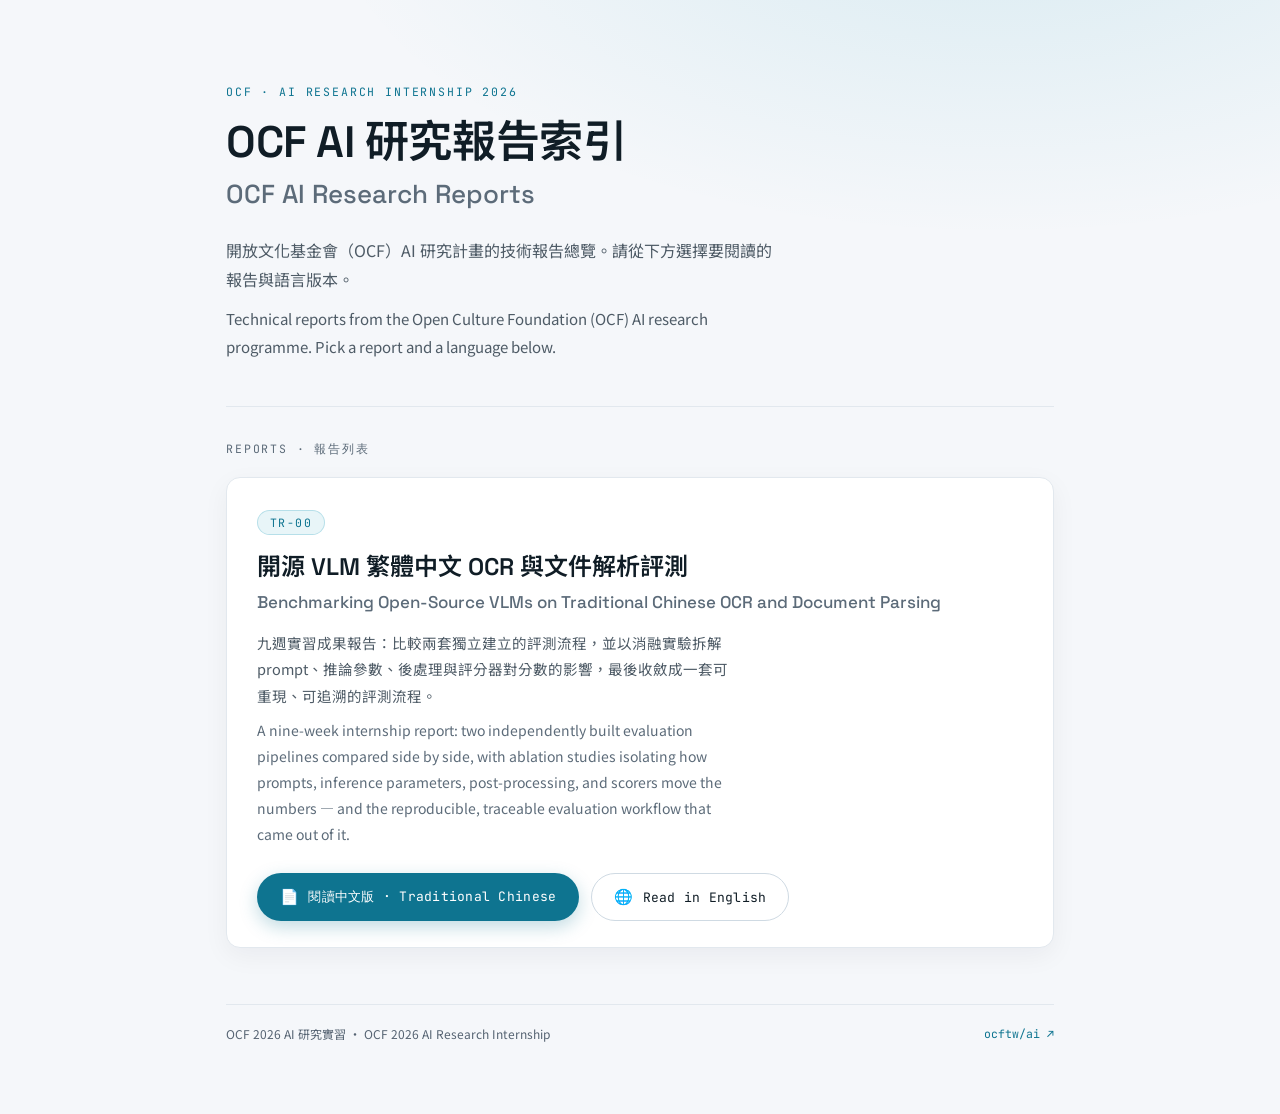
==== commit 6c3f86ad: "Remove draft banners and draft markers from report site The report is no longer a draft: drop the st" ====
--- a/index.html
+++ b/index.html
@@ -42,17 +42,6 @@
     a:hover { color: #0369a1; }
     ::selection { background: rgb(8 145 178 / 22%); }
 
-    .draft-banner {
-      background: #fdf5e2;
-      border-bottom: 1px solid #d6bf7e;
-      color: #7a5a12;
-      font-family: var(--font-mono);
-      font-size: 12.5px;
-      letter-spacing: .02em;
-      text-align: center;
-      padding: 9px 16px;
-    }
-
     .shell {
       max-width: 880px;
       margin: 0 auto;
@@ -222,8 +211,6 @@
 </head>
 <body>
 
-<div class="draft-banner">🚧 草稿版本 Draft — 內容與版面仍在調整中，尚未定稿</div>
-
 <div class="shell">
 
   <header class="masthead">
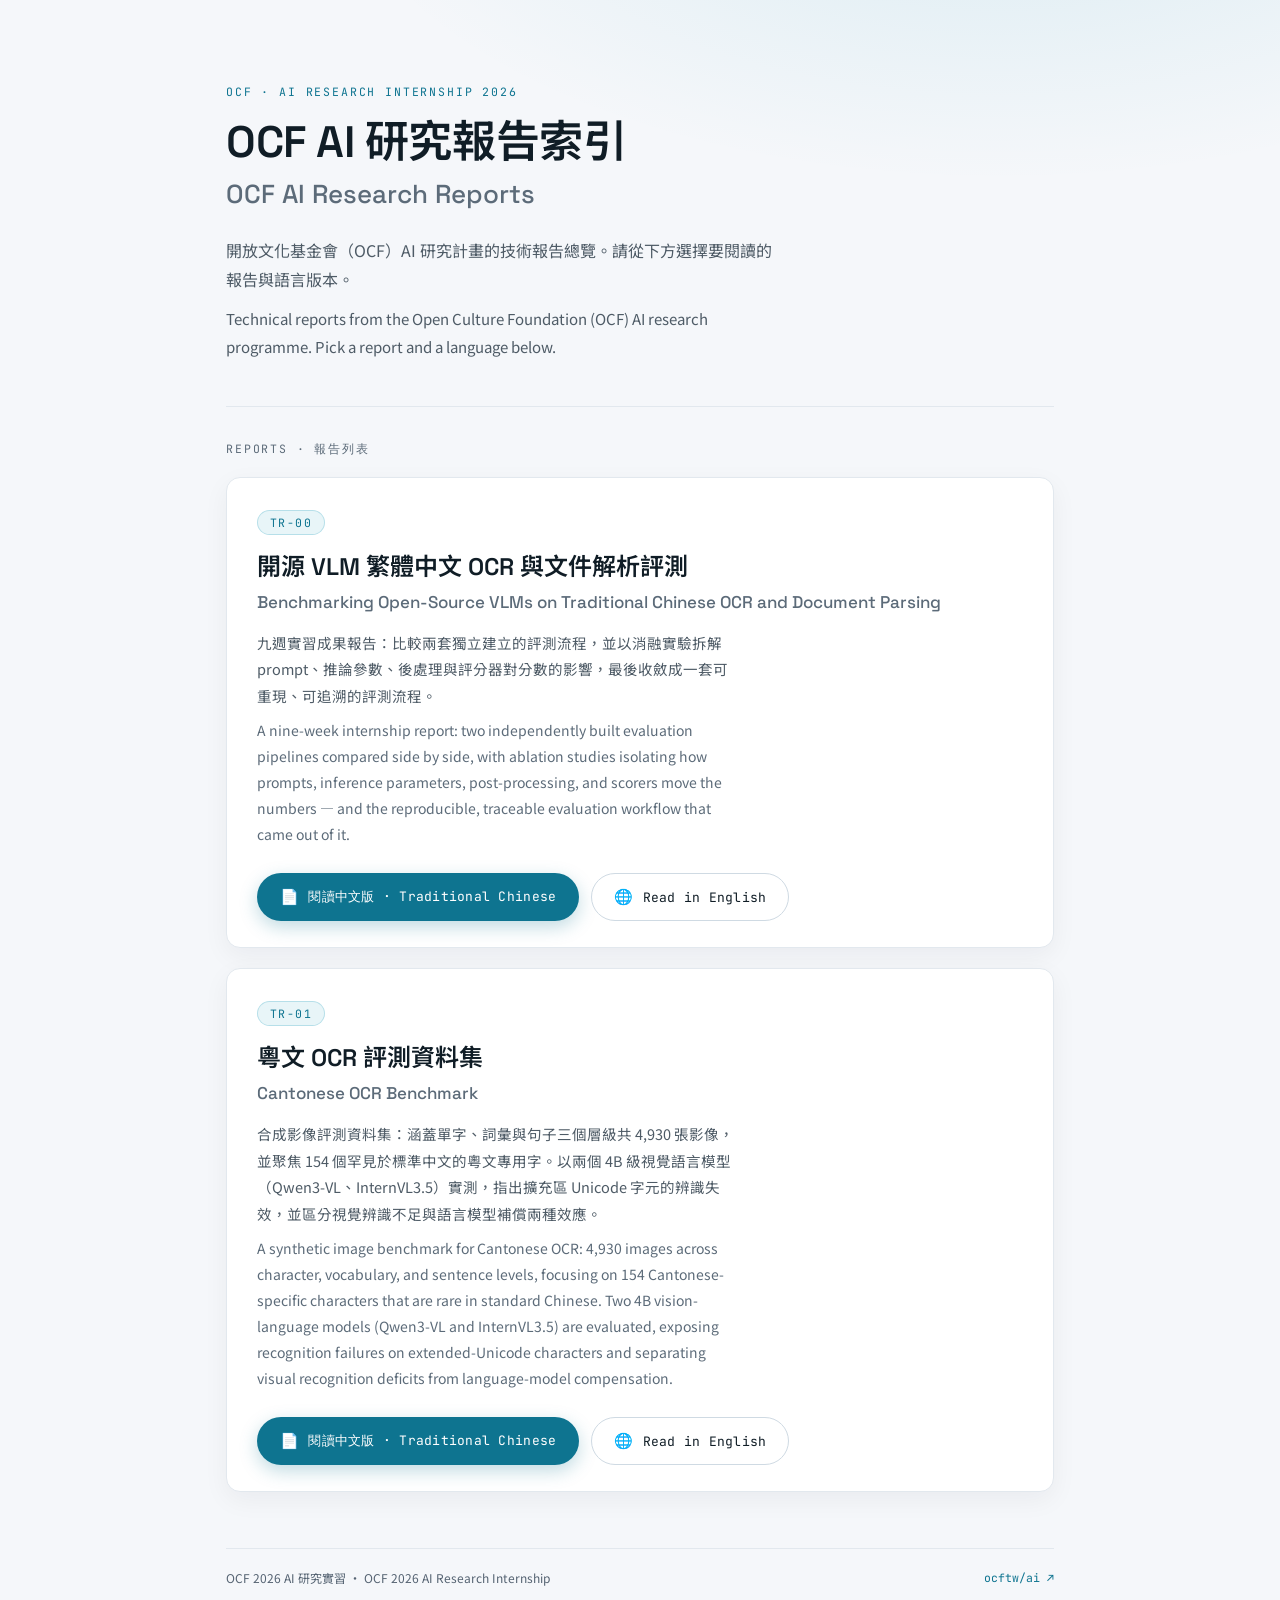
==== commit 46566fdb: "Add TR-01 Cantonese OCR Benchmark to report index Add a report card for the Cantonese OCR benchmark," ====
--- a/index.html
+++ b/index.html
@@ -107,6 +107,8 @@
       box-shadow: 0 8px 26px rgb(16 29 38 / 5%);
     }
 
+    .report-card + .report-card { margin-top: 20px; }
+
     .report-card__id {
       display: inline-block;
       font-family: var(--font-mono);
@@ -246,6 +248,25 @@
     </div>
   </article>
 
+  <article class="report-card">
+    <span class="report-card__id">TR-01</span>
+    <h2 class="report-card__title">
+      粵文 OCR 評測資料集
+      <span class="report-card__title-en">Cantonese OCR Benchmark</span>
+    </h2>
+    <p class="report-card__desc">合成影像評測資料集：涵蓋單字、詞彙與句子三個層級共 4,930 張影像，並聚焦 154 個罕見於標準中文的粵文專用字。以兩個 4B 級視覺語言模型（Qwen3-VL、InternVL3.5）實測，指出擴充區 Unicode 字元的辨識失效，並區分視覺辨識不足與語言模型補償兩種效應。</p>
+    <p class="report-card__desc report-card__desc--en">A synthetic image benchmark for Cantonese OCR: 4,930 images across character, vocabulary, and sentence levels, focusing on 154 Cantonese-specific characters that are rare in standard Chinese. Two 4B vision-language models (Qwen3-VL and InternVL3.5) are evaluated, exposing recognition failures on extended-Unicode characters and separating visual recognition deficits from language-model compensation.</p>
+
+    <div class="button-row">
+      <a class="button button--primary" href="https://trickster-2005.github.io/Cantonese-OCR-Benchmark/" hreflang="zh-Hant">
+        <span class="button__flag">📄</span>閱讀中文版 · Traditional Chinese
+      </a>
+      <a class="button button--outline" href="https://trickster-2005.github.io/Cantonese-OCR-Benchmark/en/" hreflang="en">
+        <span class="button__flag">🌐</span>Read in English
+      </a>
+    </div>
+  </article>
+
   <footer class="page-footer">
     <span>OCF 2026 AI 研究實習 · OCF 2026 AI Research Internship</span>
     <a class="page-footer__eyebrow" href="https://github.com/ocftw/ai">ocftw/ai ↗</a>
